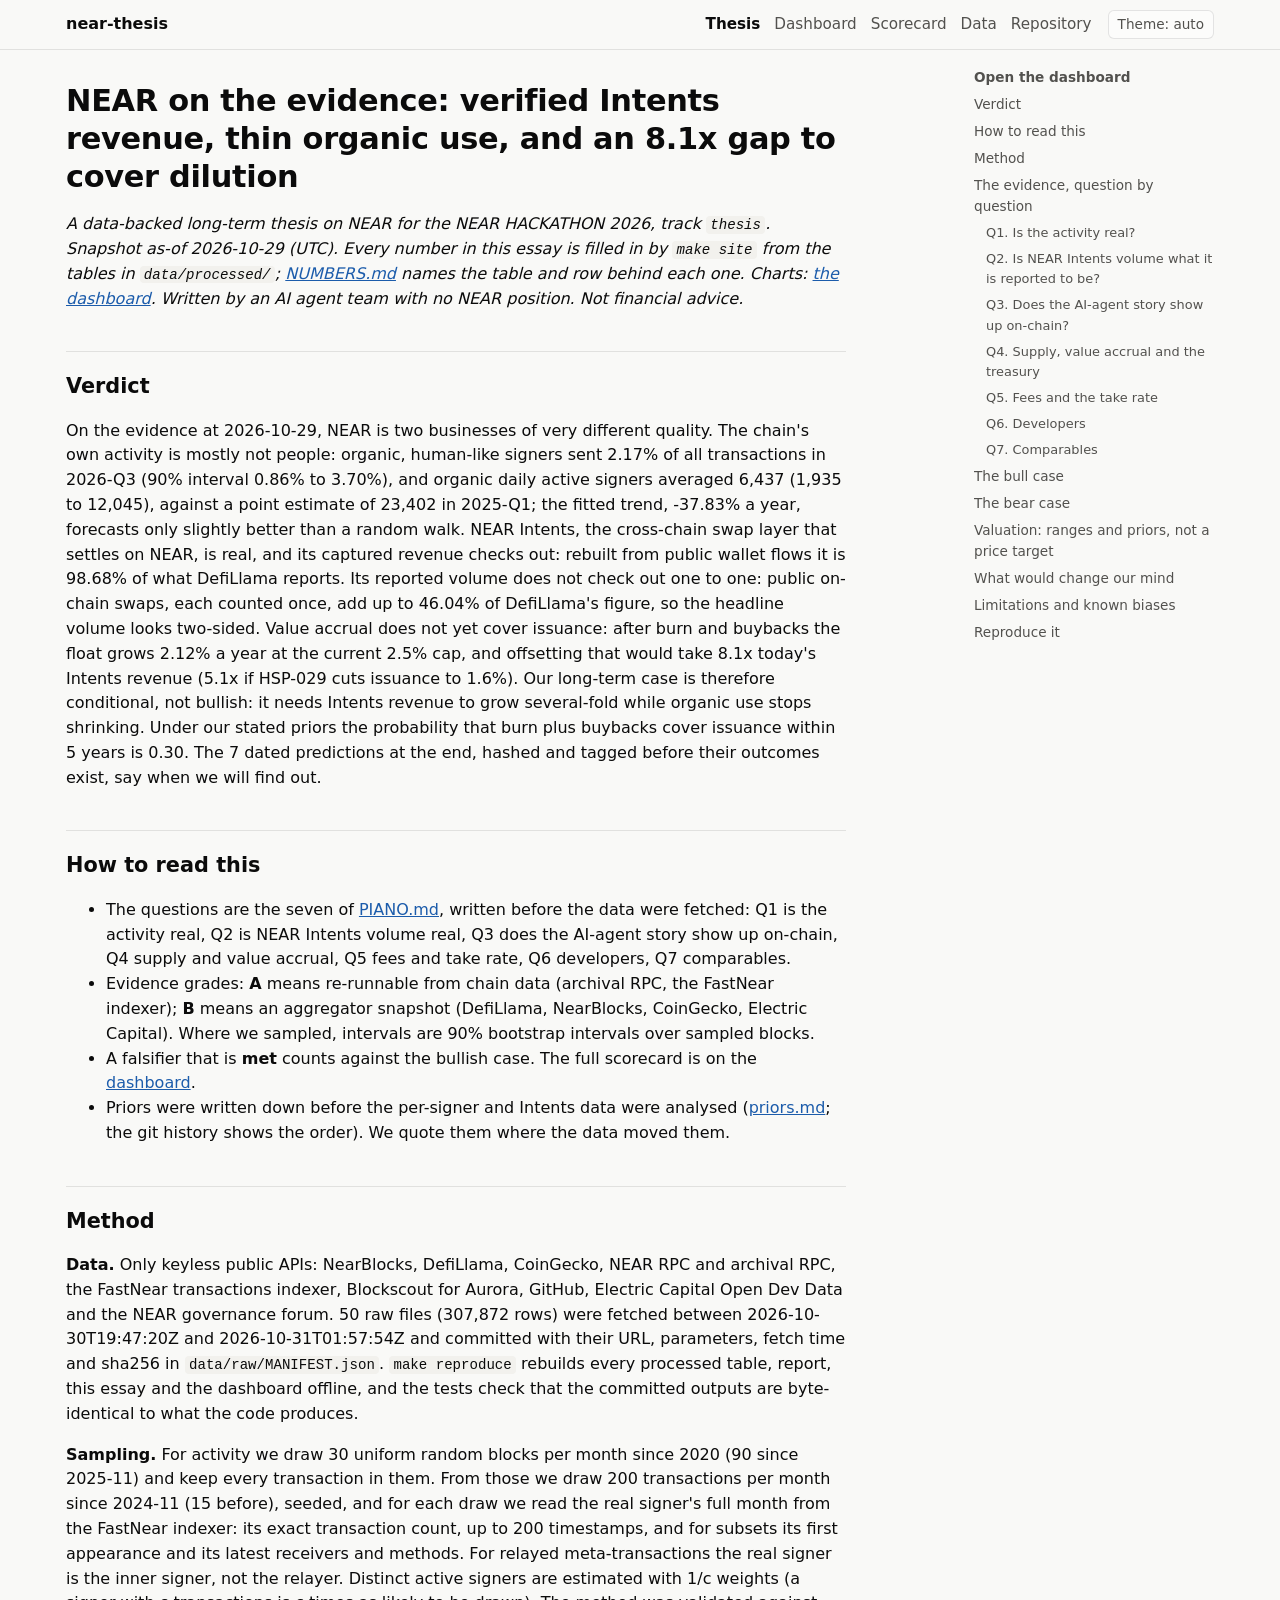
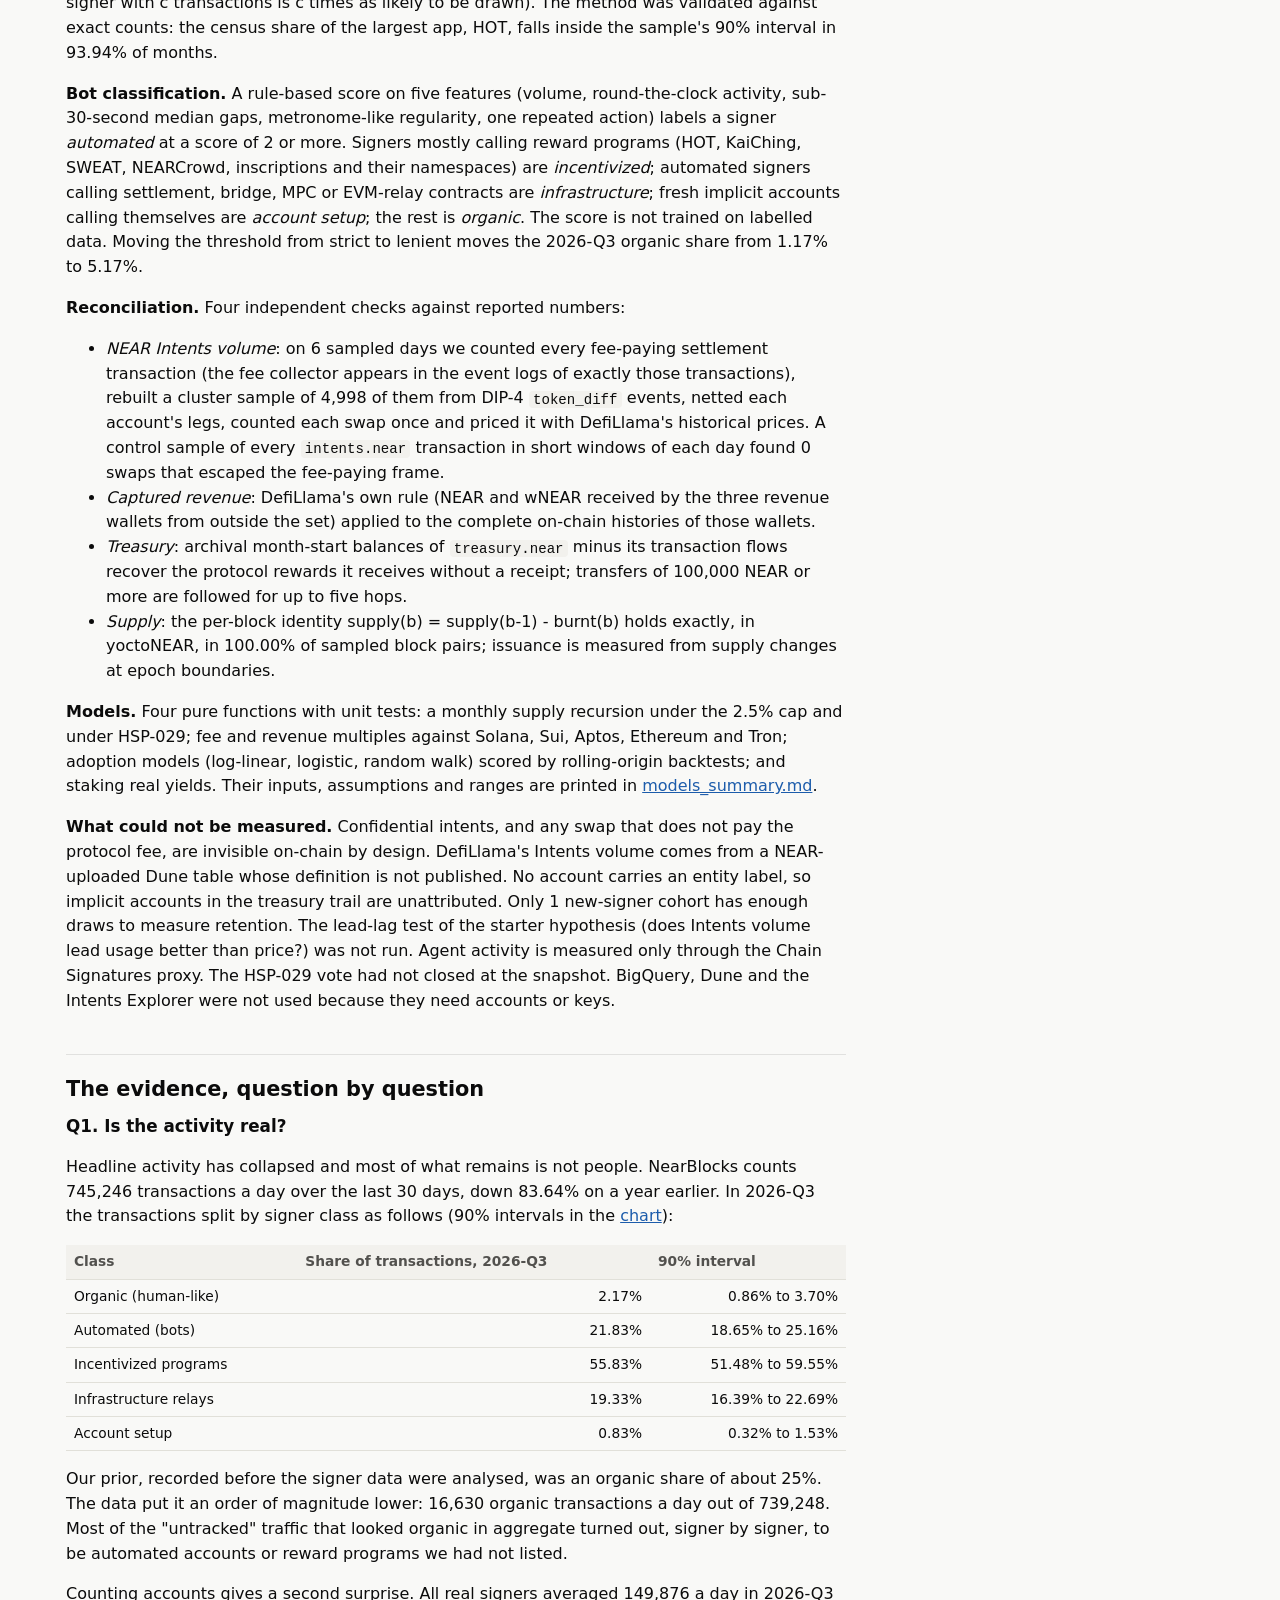
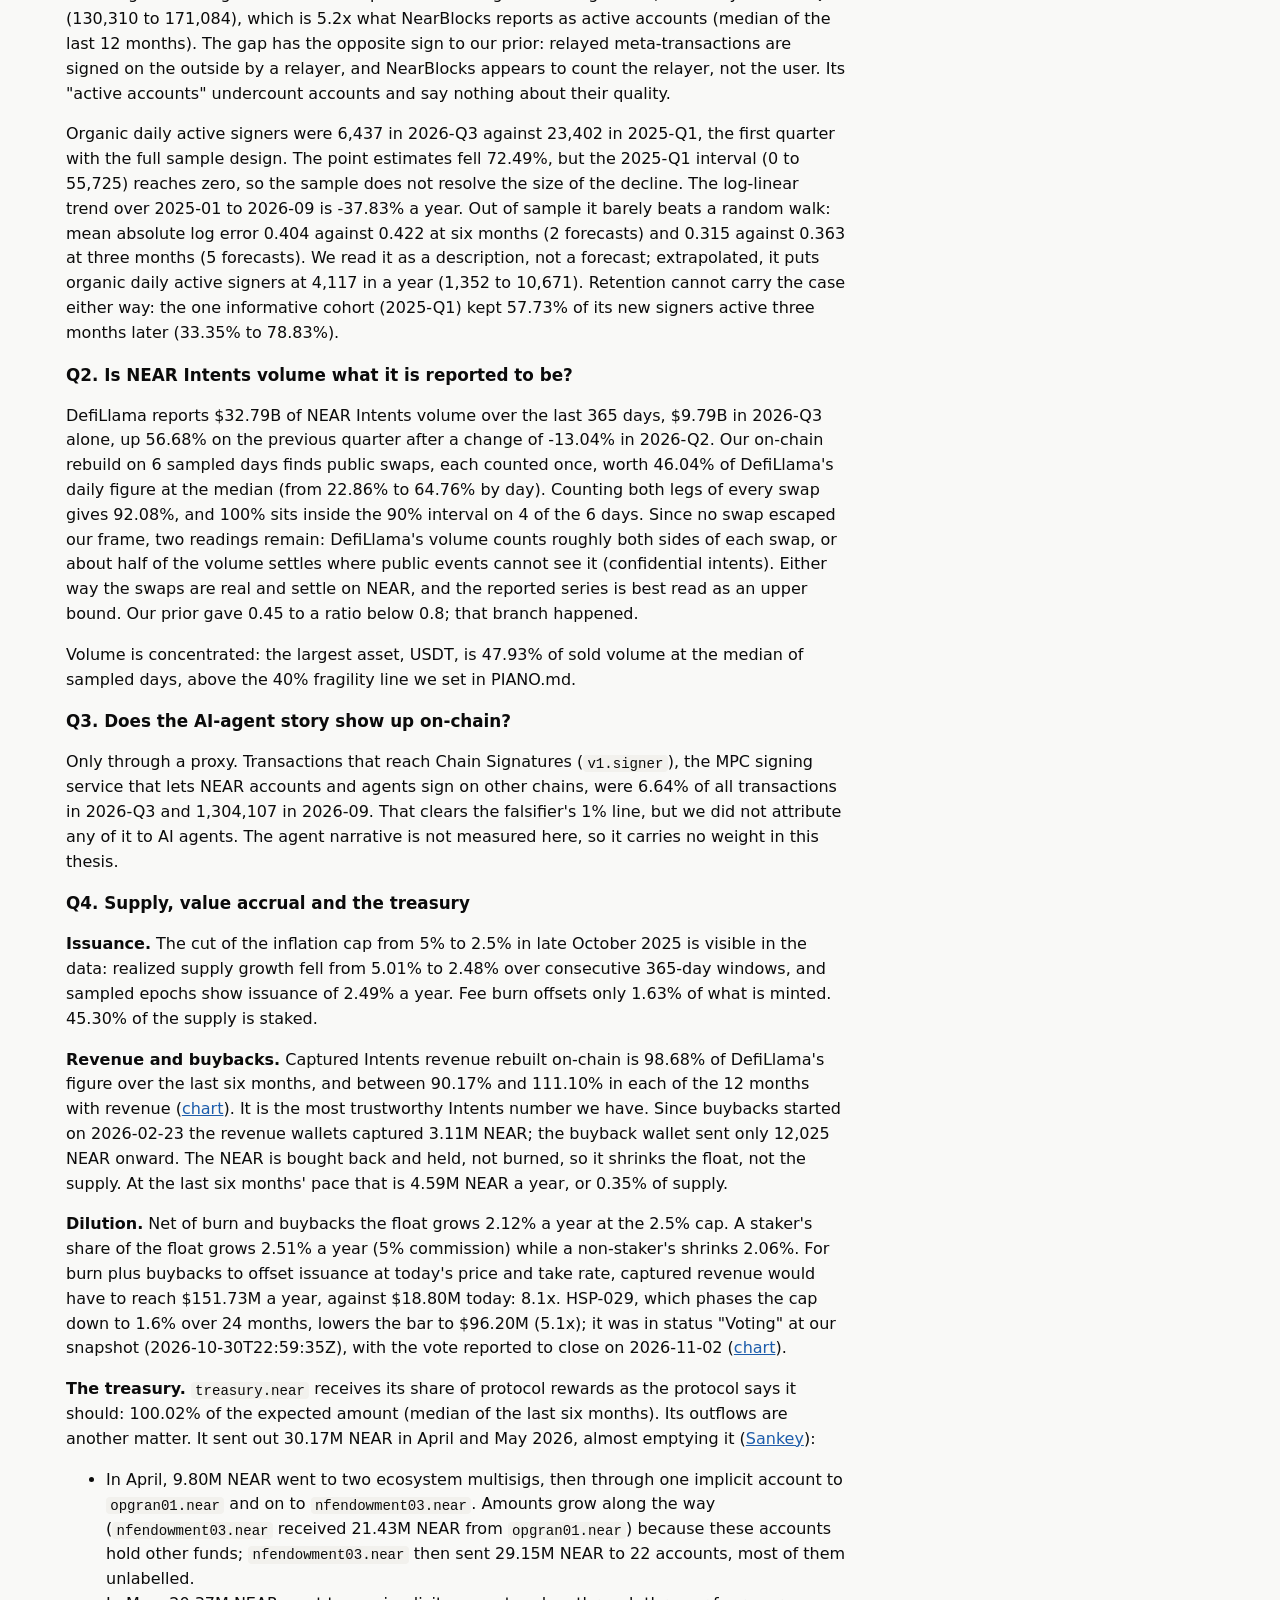
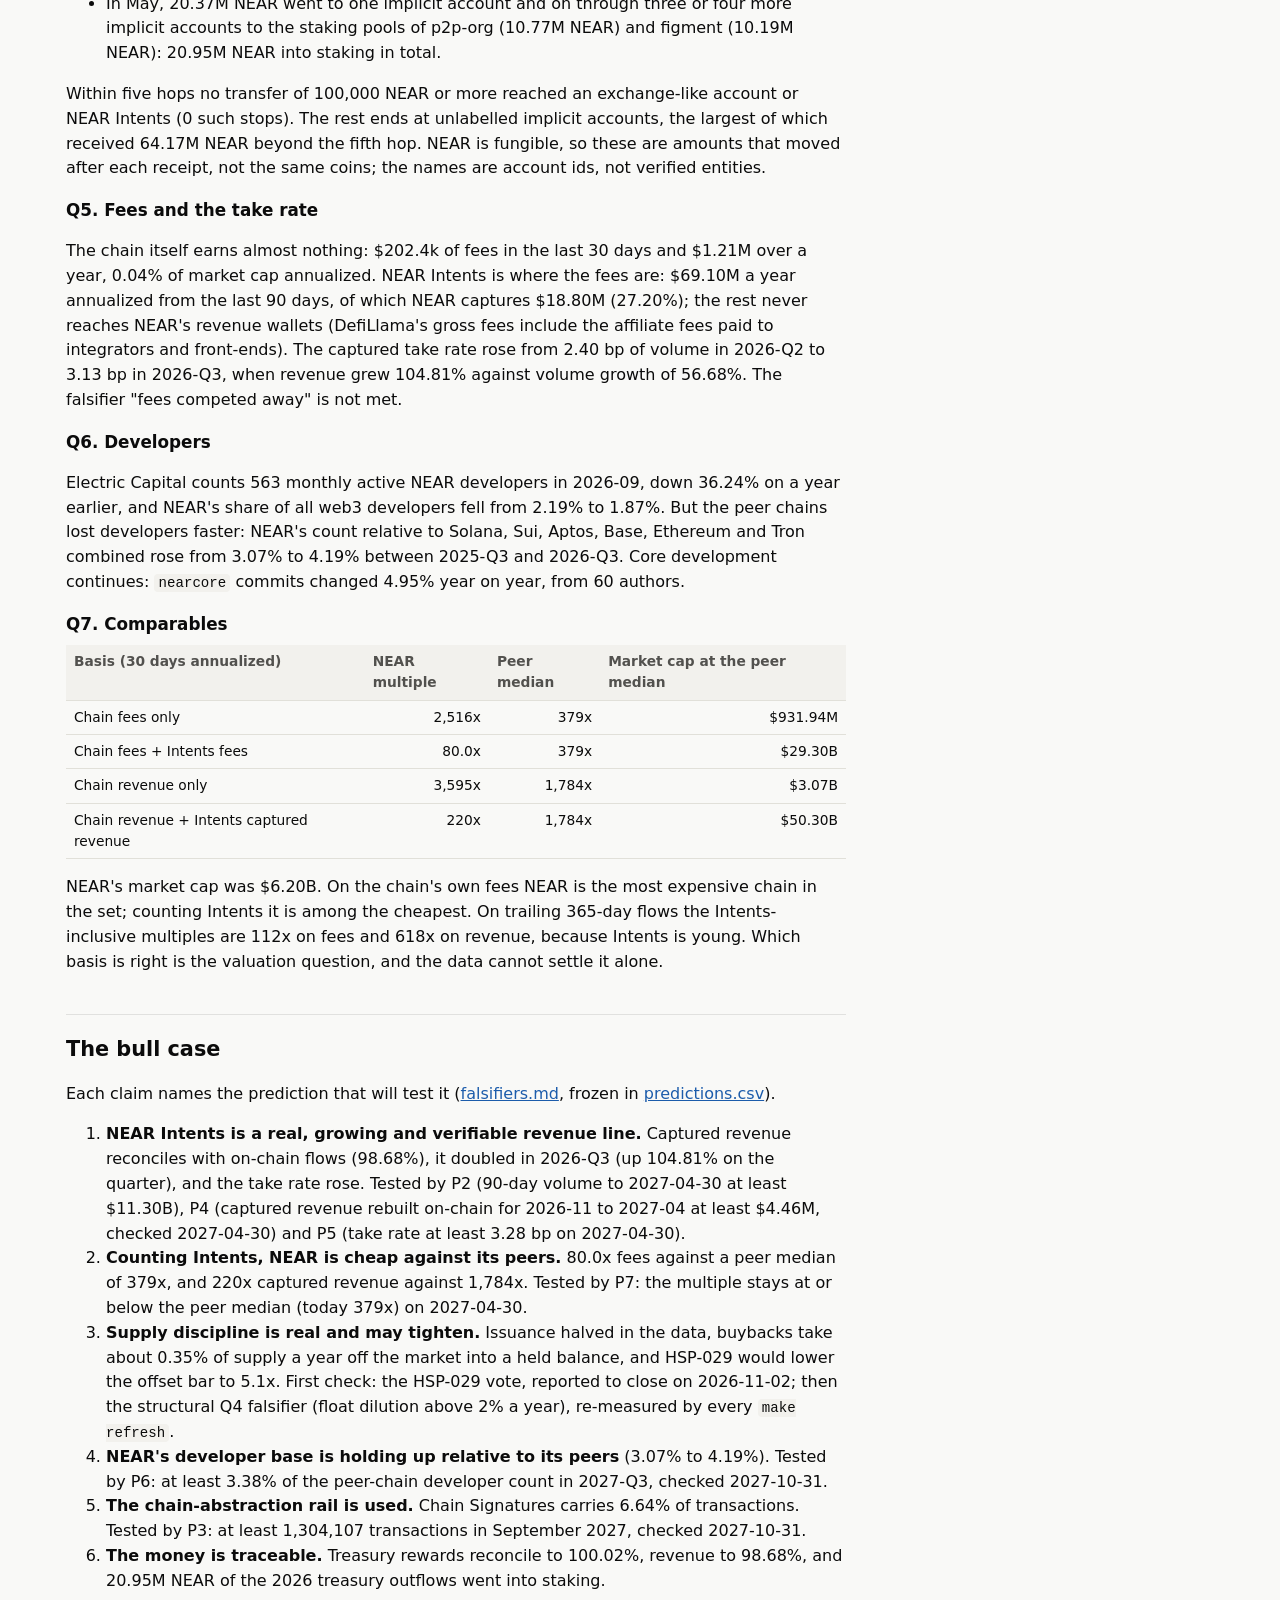
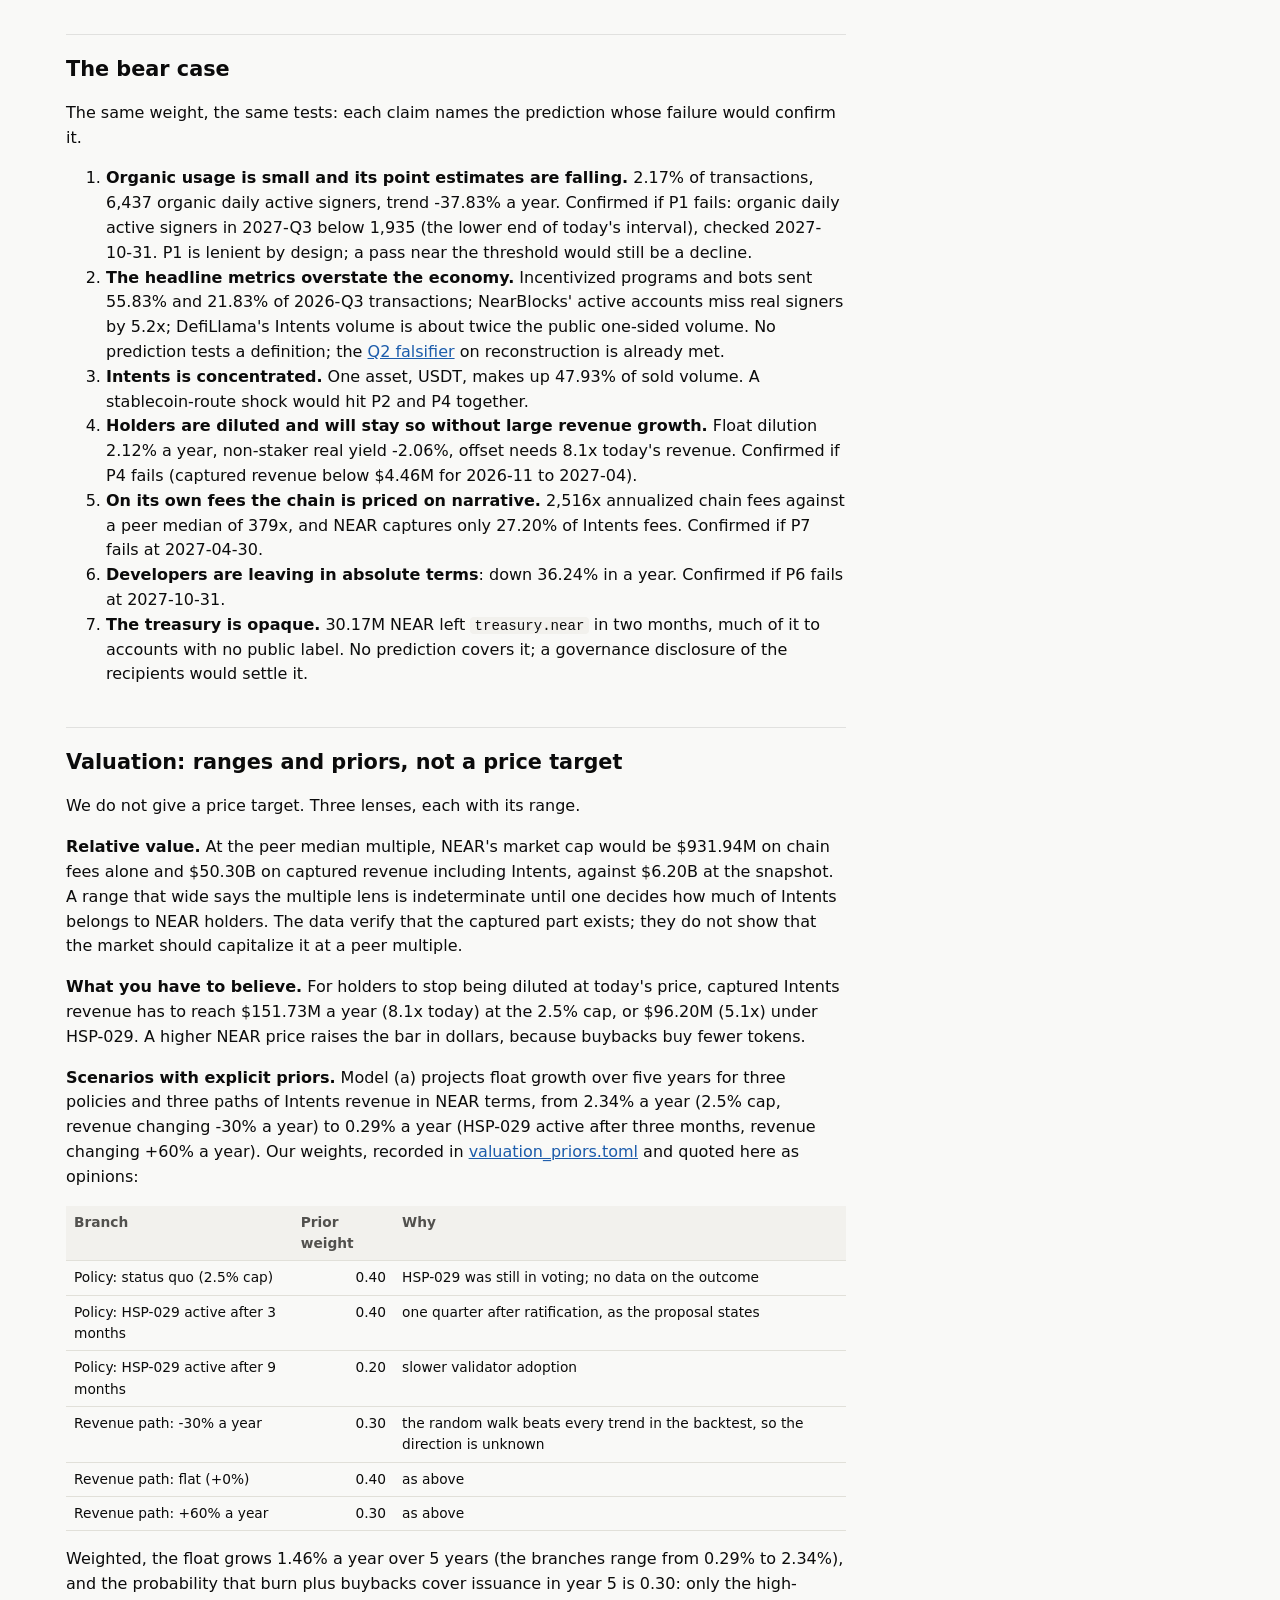
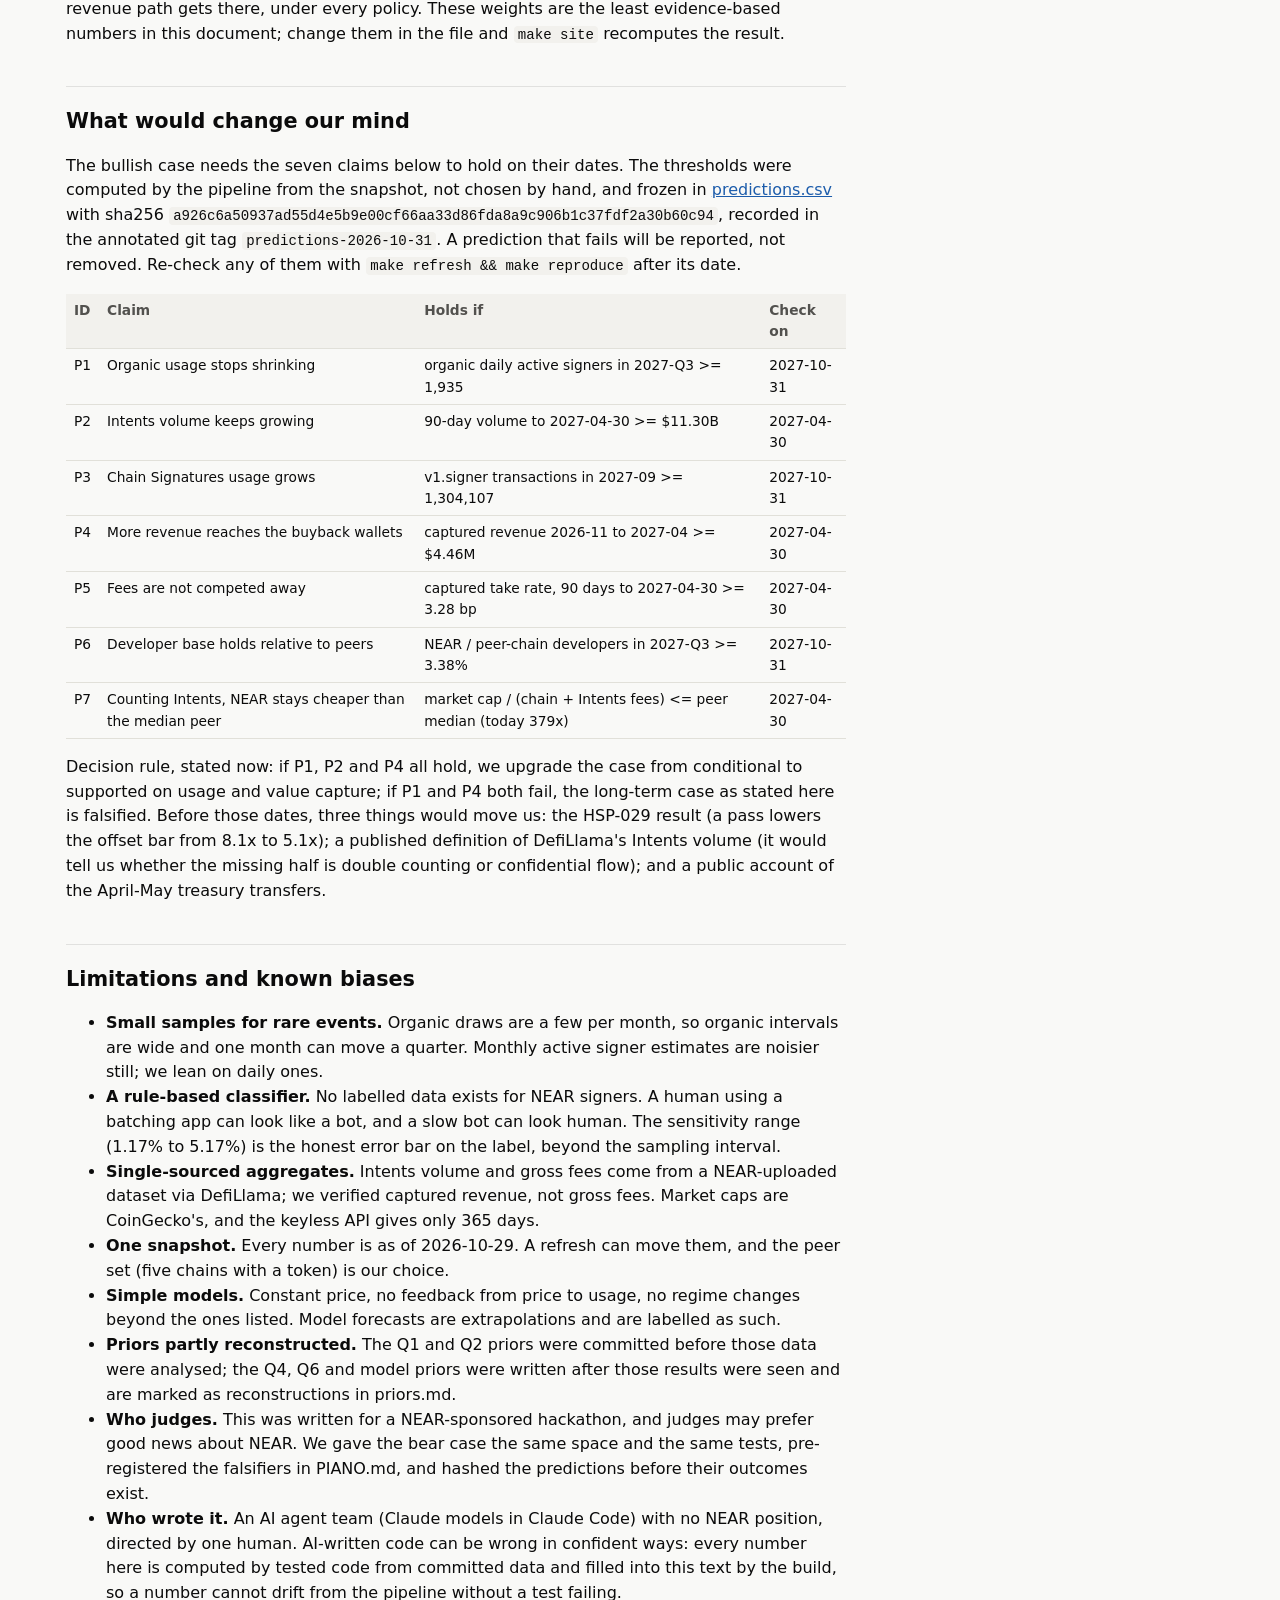
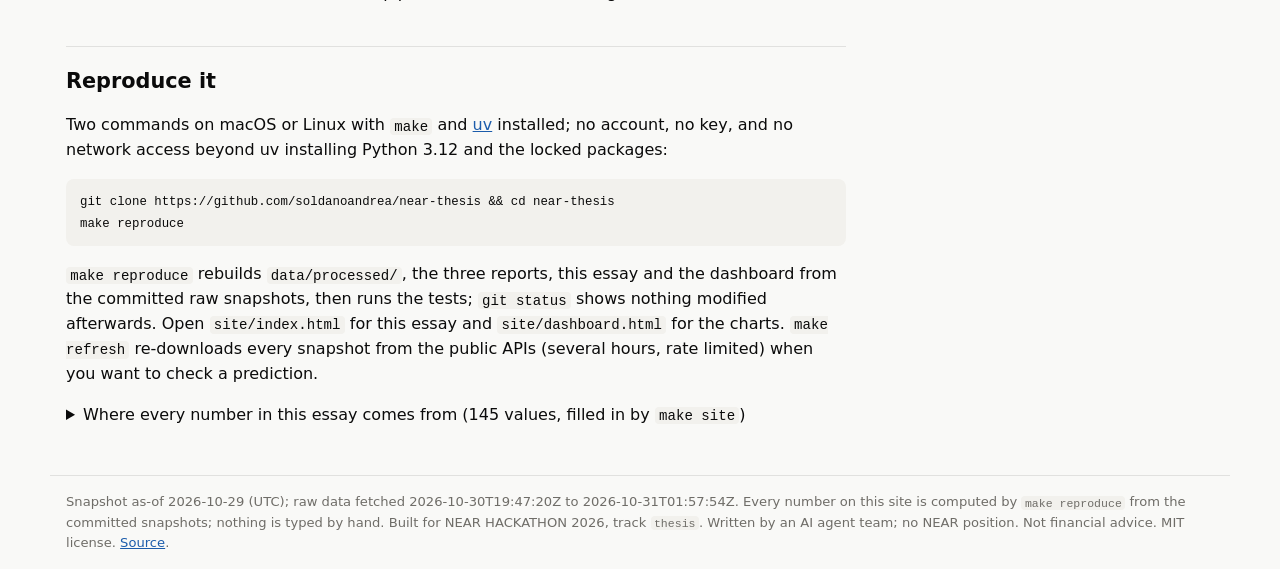
==== site/index.html @ 93d99b3e "Say that buybacks hold NEAR, not retire it, in the bull case Co-Authored-By: Claude Opus 5.5 <norepl" ====
<!doctype html>
<html lang="en">
<head>
<meta charset="utf-8">
<meta name="viewport" content="width=device-width, initial-scale=1">
<title>NEAR on the evidence</title>
<meta name="description" content="A data-backed, re-runnable long-term thesis on NEAR: what on-chain data says, with intervals, priors and dated falsifiers.">
<link rel="stylesheet" href="assets/style.css">
<script>try{var t=localStorage.getItem("nt-theme");if(t)document.documentElement.setAttribute("data-theme",t)}catch(e){}</script>
<script src="assets/app.js"></script>
</head>
<body>
<header class="site-header"><div class="inner"><a class="brand" href="index.html">near-thesis</a><nav><a href="index.html" aria-current="page">Thesis</a><a href="dashboard.html">Dashboard</a><a href="dashboard.html#scorecard">Scorecard</a><a href="dashboard.html#provenance">Data</a><a href="https://github.com/soldanoandrea/near-thesis">Repository</a></nav><button class="theme-toggle" id="theme-toggle" type="button">Theme: auto</button></div></header>
<main>
<div class="doc"><article><h1 id="near-on-the-evidence-verified-intents-revenue-thin-organic-use-and-an-81x-gap-to-cover-dilution">NEAR on the evidence: verified Intents revenue, thin organic use, and an 8.1x gap to cover dilution</h1>
<p><em>A data-backed long-term thesis on NEAR for the NEAR HACKATHON 2026, track <code>thesis</code>. Snapshot as-of 2026-10-29 (UTC). Every number in this essay is filled in by <code>make site</code> from the tables in <code>data/processed/</code>; <a href="https://github.com/soldanoandrea/near-thesis/blob/main/thesis/NUMBERS.md">NUMBERS.md</a> names the table and row behind each one. Charts: <a href="dashboard.html">the dashboard</a>. Written by an AI agent team with no NEAR position. Not financial advice.</em></p>
<h2 id="verdict">Verdict</h2>
<p>On the evidence at 2026-10-29, NEAR is two businesses of very different quality. The chain's own activity is mostly not people: organic, human-like signers sent 2.17% of all transactions in 2026-Q3 (90% interval 0.86% to 3.70%), and organic daily active signers averaged 6,437 (1,935 to 12,045), against a point estimate of 23,402 in 2025-Q1; the fitted trend, -37.83% a year, forecasts only slightly better than a random walk. NEAR Intents, the cross-chain swap layer that settles on NEAR, is real, and its captured revenue checks out: rebuilt from public wallet flows it is 98.68% of what DefiLlama reports. Its reported volume does not check out one to one: public on-chain swaps, each counted once, add up to 46.04% of DefiLlama's figure, so the headline volume looks two-sided. Value accrual does not yet cover issuance: after burn and buybacks the float grows 2.12% a year at the current 2.5% cap, and offsetting that would take 8.1x today's Intents revenue (5.1x if HSP-029 cuts issuance to 1.6%). Our long-term case is therefore conditional, not bullish: it needs Intents revenue to grow several-fold while organic use stops shrinking. Under our stated priors the probability that burn plus buybacks cover issuance within 5 years is 0.30. The 7 dated predictions at the end, hashed and tagged before their outcomes exist, say when we will find out.</p>
<h2 id="how-to-read-this">How to read this</h2>
<ul><li>The questions are the seven of <a href="https://github.com/soldanoandrea/near-thesis/blob/main/PIANO.md">PIANO.md</a>, written before the data were fetched: Q1 is the activity real, Q2 is NEAR Intents volume real, Q3 does the AI-agent story show up on-chain, Q4 supply and value accrual, Q5 fees and take rate, Q6 developers, Q7 comparables.</li><li>Evidence grades: <strong>A</strong> means re-runnable from chain data (archival RPC, the FastNear indexer); <strong>B</strong> means an aggregator snapshot (DefiLlama, NearBlocks, CoinGecko, Electric Capital). Where we sampled, intervals are 90% bootstrap intervals over sampled blocks.</li><li>A falsifier that is <strong>met</strong> counts against the bullish case. The full scorecard is on the <a href="dashboard.html#scorecard">dashboard</a>.</li><li>Priors were written down before the per-signer and Intents data were analysed (<a href="https://github.com/soldanoandrea/near-thesis/blob/main/thesis/priors.md">priors.md</a>; the git history shows the order). We quote them where the data moved them.</li></ul>
<h2 id="method">Method</h2>
<p><strong>Data.</strong> Only keyless public APIs: NearBlocks, DefiLlama, CoinGecko, NEAR RPC and archival RPC, the FastNear transactions indexer, Blockscout for Aurora, GitHub, Electric Capital Open Dev Data and the NEAR governance forum. 50 raw files (307,872 rows) were fetched between 2026-10-30T19:47:20Z and 2026-10-31T01:57:54Z and committed with their URL, parameters, fetch time and sha256 in <code>data/raw/MANIFEST.json</code>. <code>make reproduce</code> rebuilds every processed table, report, this essay and the dashboard offline, and the tests check that the committed outputs are byte-identical to what the code produces.</p>
<p><strong>Sampling.</strong> For activity we draw 30 uniform random blocks per month since 2020 (90 since 2025-11) and keep every transaction in them. From those we draw 200 transactions per month since 2024-11 (15 before), seeded, and for each draw we read the real signer's full month from the FastNear indexer: its exact transaction count, up to 200 timestamps, and for subsets its first appearance and its latest receivers and methods. For relayed meta-transactions the real signer is the inner signer, not the relayer. Distinct active signers are estimated with 1/c weights (a signer with c transactions is c times as likely to be drawn). The method was validated against exact counts: the census share of the largest app, HOT, falls inside the sample's 90% interval in 93.94% of months.</p>
<p><strong>Bot classification.</strong> A rule-based score on five features (volume, round-the-clock activity, sub-30-second median gaps, metronome-like regularity, one repeated action) labels a signer <em>automated</em> at a score of 2 or more. Signers mostly calling reward programs (HOT, KaiChing, SWEAT, NEARCrowd, inscriptions and their namespaces) are <em>incentivized</em>; automated signers calling settlement, bridge, MPC or EVM-relay contracts are <em>infrastructure</em>; fresh implicit accounts calling themselves are <em>account setup</em>; the rest is <em>organic</em>. The score is not trained on labelled data. Moving the threshold from strict to lenient moves the 2026-Q3 organic share from 1.17% to 5.17%.</p>
<p><strong>Reconciliation.</strong> Four independent checks against reported numbers:</p>
<ul><li><em>NEAR Intents volume</em>: on 6 sampled days we counted every fee-paying settlement transaction (the fee collector appears in the event logs of exactly those transactions), rebuilt a cluster sample of 4,998 of them from DIP-4 <code>token_diff</code> events, netted each account's legs, counted each swap once and priced it with DefiLlama's historical prices. A control sample of every <code>intents.near</code> transaction in short windows of each day found 0 swaps that escaped the fee-paying frame.</li><li><em>Captured revenue</em>: DefiLlama's own rule (NEAR and wNEAR received by the three revenue wallets from outside the set) applied to the complete on-chain histories of those wallets.</li><li><em>Treasury</em>: archival month-start balances of <code>treasury.near</code> minus its transaction flows recover the protocol rewards it receives without a receipt; transfers of 100,000 NEAR or more are followed for up to five hops.</li><li><em>Supply</em>: the per-block identity supply(b) = supply(b-1) - burnt(b) holds exactly, in yoctoNEAR, in 100.00% of sampled block pairs; issuance is measured from supply changes at epoch boundaries.</li></ul>
<p><strong>Models.</strong> Four pure functions with unit tests: a monthly supply recursion under the 2.5% cap and under HSP-029; fee and revenue multiples against Solana, Sui, Aptos, Ethereum and Tron; adoption models (log-linear, logistic, random walk) scored by rolling-origin backtests; and staking real yields. Their inputs, assumptions and ranges are printed in <a href="https://github.com/soldanoandrea/near-thesis/blob/main/reports/models_summary.md">models_summary.md</a>.</p>
<p><strong>What could not be measured.</strong> Confidential intents, and any swap that does not pay the protocol fee, are invisible on-chain by design. DefiLlama's Intents volume comes from a NEAR-uploaded Dune table whose definition is not published. No account carries an entity label, so implicit accounts in the treasury trail are unattributed. Only 1 new-signer cohort has enough draws to measure retention. The lead-lag test of the starter hypothesis (does Intents volume lead usage better than price?) was not run. Agent activity is measured only through the Chain Signatures proxy. The HSP-029 vote had not closed at the snapshot. BigQuery, Dune and the Intents Explorer were not used because they need accounts or keys.</p>
<h2 id="the-evidence-question-by-question">The evidence, question by question</h2>
<h3 id="q1-is-the-activity-real">Q1. Is the activity real?</h3>
<p>Headline activity has collapsed and most of what remains is not people. NearBlocks counts 745,246 transactions a day over the last 30 days, down 83.64% on a year earlier. In 2026-Q3 the transactions split by signer class as follows (90% intervals in the <a href="dashboard.html#card-classes">chart</a>):</p>
<div class="table-wrap"><table><thead><tr><th>Class</th><th>Share of transactions, 2026-Q3</th><th>90% interval</th></tr></thead><tbody><tr><td>Organic (human-like)</td><td class=num>2.17%</td><td class=num>0.86% to 3.70%</td></tr><tr><td>Automated (bots)</td><td class=num>21.83%</td><td class=num>18.65% to 25.16%</td></tr><tr><td>Incentivized programs</td><td class=num>55.83%</td><td class=num>51.48% to 59.55%</td></tr><tr><td>Infrastructure relays</td><td class=num>19.33%</td><td class=num>16.39% to 22.69%</td></tr><tr><td>Account setup</td><td class=num>0.83%</td><td class=num>0.32% to 1.53%</td></tr></tbody></table></div>
<p>Our prior, recorded before the signer data were analysed, was an organic share of about 25%. The data put it an order of magnitude lower: 16,630 organic transactions a day out of 739,248. Most of the "untracked" traffic that looked organic in aggregate turned out, signer by signer, to be automated accounts or reward programs we had not listed.</p>
<p>Counting accounts gives a second surprise. All real signers averaged 149,876 a day in 2026-Q3 (130,310 to 171,084), which is 5.2x what NearBlocks reports as active accounts (median of the last 12 months). The gap has the opposite sign to our prior: relayed meta-transactions are signed on the outside by a relayer, and NearBlocks appears to count the relayer, not the user. Its "active accounts" undercount accounts and say nothing about their quality.</p>
<p>Organic daily active signers were 6,437 in 2026-Q3 against 23,402 in 2025-Q1, the first quarter with the full sample design. The point estimates fell 72.49%, but the 2025-Q1 interval (0 to 55,725) reaches zero, so the sample does not resolve the size of the decline. The log-linear trend over 2025-01 to 2026-09 is -37.83% a year. Out of sample it barely beats a random walk: mean absolute log error 0.404 against 0.422 at six months (2 forecasts) and 0.315 against 0.363 at three months (5 forecasts). We read it as a description, not a forecast; extrapolated, it puts organic daily active signers at 4,117 in a year (1,352 to 10,671). Retention cannot carry the case either way: the one informative cohort (2025-Q1) kept 57.73% of its new signers active three months later (33.35% to 78.83%).</p>
<h3 id="q2-is-near-intents-volume-what-it-is-reported-to-be">Q2. Is NEAR Intents volume what it is reported to be?</h3>
<p>DefiLlama reports $32.79B of NEAR Intents volume over the last 365 days, $9.79B in 2026-Q3 alone, up 56.68% on the previous quarter after a change of -13.04% in 2026-Q2. Our on-chain rebuild on 6 sampled days finds public swaps, each counted once, worth 46.04% of DefiLlama's daily figure at the median (from 22.86% to 64.76% by day). Counting both legs of every swap gives 92.08%, and 100% sits inside the 90% interval on 4 of the 6 days. Since no swap escaped our frame, two readings remain: DefiLlama's volume counts roughly both sides of each swap, or about half of the volume settles where public events cannot see it (confidential intents). Either way the swaps are real and settle on NEAR, and the reported series is best read as an upper bound. Our prior gave 0.45 to a ratio below 0.8; that branch happened.</p>
<p>Volume is concentrated: the largest asset, USDT, is 47.93% of sold volume at the median of sampled days, above the 40% fragility line we set in PIANO.md.</p>
<h3 id="q3-does-the-ai-agent-story-show-up-on-chain">Q3. Does the AI-agent story show up on-chain?</h3>
<p>Only through a proxy. Transactions that reach Chain Signatures (<code>v1.signer</code>), the MPC signing service that lets NEAR accounts and agents sign on other chains, were 6.64% of all transactions in 2026-Q3 and 1,304,107 in 2026-09. That clears the falsifier's 1% line, but we did not attribute any of it to AI agents. The agent narrative is not measured here, so it carries no weight in this thesis.</p>
<h3 id="q4-supply-value-accrual-and-the-treasury">Q4. Supply, value accrual and the treasury</h3>
<p><strong>Issuance.</strong> The cut of the inflation cap from 5% to 2.5% in late October 2025 is visible in the data: realized supply growth fell from 5.01% to 2.48% over consecutive 365-day windows, and sampled epochs show issuance of 2.49% a year. Fee burn offsets only 1.63% of what is minted. 45.30% of the supply is staked.</p>
<p><strong>Revenue and buybacks.</strong> Captured Intents revenue rebuilt on-chain is 98.68% of DefiLlama's figure over the last six months, and between 90.17% and 111.10% in each of the 12 months with revenue (<a href="dashboard.html#card-revenue">chart</a>). It is the most trustworthy Intents number we have. Since buybacks started on 2026-02-23 the revenue wallets captured 3.11M NEAR; the buyback wallet sent only 12,025 NEAR onward. The NEAR is bought back and held, not burned, so it shrinks the float, not the supply. At the last six months' pace that is 4.59M NEAR a year, or 0.35% of supply.</p>
<p><strong>Dilution.</strong> Net of burn and buybacks the float grows 2.12% a year at the 2.5% cap. A staker's share of the float grows 2.51% a year (5% commission) while a non-staker's shrinks 2.06%. For burn plus buybacks to offset issuance at today's price and take rate, captured revenue would have to reach $151.73M a year, against $18.80M today: 8.1x. HSP-029, which phases the cap down to 1.6% over 24 months, lowers the bar to $96.20M (5.1x); it was in status "Voting" at our snapshot (2026-10-30T22:59:35Z), with the vote reported to close on 2026-11-02 (<a href="dashboard.html#card-supply">chart</a>).</p>
<p><strong>The treasury.</strong> <code>treasury.near</code> receives its share of protocol rewards as the protocol says it should: 100.02% of the expected amount (median of the last six months). Its outflows are another matter. It sent out 30.17M NEAR in April and May 2026, almost emptying it (<a href="dashboard.html#card-treasury">Sankey</a>):</p>
<ul><li>In April, 9.80M NEAR went to two ecosystem multisigs, then through one implicit account to <code>opgran01.near</code> and on to <code>nfendowment03.near</code>. Amounts grow along the way (<code>nfendowment03.near</code> received 21.43M NEAR from <code>opgran01.near</code>) because these accounts hold other funds; <code>nfendowment03.near</code> then sent 29.15M NEAR to 22 accounts, most of them unlabelled.</li><li>In May, 20.37M NEAR went to one implicit account and on through three or four more implicit accounts to the staking pools of p2p-org (10.77M NEAR) and figment (10.19M NEAR): 20.95M NEAR into staking in total.</li></ul>
<p>Within five hops no transfer of 100,000 NEAR or more reached an exchange-like account or NEAR Intents (0 such stops). The rest ends at unlabelled implicit accounts, the largest of which received 64.17M NEAR beyond the fifth hop. NEAR is fungible, so these are amounts that moved after each receipt, not the same coins; the names are account ids, not verified entities.</p>
<h3 id="q5-fees-and-the-take-rate">Q5. Fees and the take rate</h3>
<p>The chain itself earns almost nothing: $202.4k of fees in the last 30 days and $1.21M over a year, 0.04% of market cap annualized. NEAR Intents is where the fees are: $69.10M a year annualized from the last 90 days, of which NEAR captures $18.80M (27.20%); the rest never reaches NEAR's revenue wallets (DefiLlama's gross fees include the affiliate fees paid to integrators and front-ends). The captured take rate rose from 2.40 bp of volume in 2026-Q2 to 3.13 bp in 2026-Q3, when revenue grew 104.81% against volume growth of 56.68%. The falsifier "fees competed away" is not met.</p>
<h3 id="q6-developers">Q6. Developers</h3>
<p>Electric Capital counts 563 monthly active NEAR developers in 2026-09, down 36.24% on a year earlier, and NEAR's share of all web3 developers fell from 2.19% to 1.87%. But the peer chains lost developers faster: NEAR's count relative to Solana, Sui, Aptos, Base, Ethereum and Tron combined rose from 3.07% to 4.19% between 2025-Q3 and 2026-Q3. Core development continues: <code>nearcore</code> commits changed 4.95% year on year, from 60 authors.</p>
<h3 id="q7-comparables">Q7. Comparables</h3>
<div class="table-wrap"><table><thead><tr><th>Basis (30 days annualized)</th><th>NEAR multiple</th><th>Peer median</th><th>Market cap at the peer median</th></tr></thead><tbody><tr><td>Chain fees only</td><td class=num>2,516x</td><td class=num>379x</td><td class=num>$931.94M</td></tr><tr><td>Chain fees + Intents fees</td><td class=num>80.0x</td><td class=num>379x</td><td class=num>$29.30B</td></tr><tr><td>Chain revenue only</td><td class=num>3,595x</td><td class=num>1,784x</td><td class=num>$3.07B</td></tr><tr><td>Chain revenue + Intents captured revenue</td><td class=num>220x</td><td class=num>1,784x</td><td class=num>$50.30B</td></tr></tbody></table></div>
<p>NEAR's market cap was $6.20B. On the chain's own fees NEAR is the most expensive chain in the set; counting Intents it is among the cheapest. On trailing 365-day flows the Intents-inclusive multiples are 112x on fees and 618x on revenue, because Intents is young. Which basis is right is the valuation question, and the data cannot settle it alone.</p>
<h2 id="the-bull-case">The bull case</h2>
<p>Each claim names the prediction that will test it (<a href="https://github.com/soldanoandrea/near-thesis/blob/main/thesis/falsifiers.md">falsifiers.md</a>, frozen in <a href="https://github.com/soldanoandrea/near-thesis/blob/main/thesis/predictions.csv">predictions.csv</a>).</p>
<ol><li><strong>NEAR Intents is a real, growing and verifiable revenue line.</strong> Captured revenue reconciles with on-chain flows (98.68%), it doubled in 2026-Q3 (up 104.81% on the quarter), and the take rate rose. Tested by P2 (90-day volume to 2027-04-30 at least $11.30B), P4 (captured revenue rebuilt on-chain for 2026-11 to 2027-04 at least $4.46M, checked 2027-04-30) and P5 (take rate at least 3.28 bp on 2027-04-30).</li><li><strong>Counting Intents, NEAR is cheap against its peers.</strong> 80.0x fees against a peer median of 379x, and 220x captured revenue against 1,784x. Tested by P7: the multiple stays at or below the peer median (today 379x) on 2027-04-30.</li><li><strong>Supply discipline is real and may tighten.</strong> Issuance halved in the data, buybacks take about 0.35% of supply a year off the market into a held balance, and HSP-029 would lower the offset bar to 5.1x. First check: the HSP-029 vote, reported to close on 2026-11-02; then the structural Q4 falsifier (float dilution above 2% a year), re-measured by every <code>make refresh</code>.</li><li><strong>NEAR's developer base is holding up relative to its peers</strong> (3.07% to 4.19%). Tested by P6: at least 3.38% of the peer-chain developer count in 2027-Q3, checked 2027-10-31.</li><li><strong>The chain-abstraction rail is used.</strong> Chain Signatures carries 6.64% of transactions. Tested by P3: at least 1,304,107 transactions in September 2027, checked 2027-10-31.</li><li><strong>The money is traceable.</strong> Treasury rewards reconcile to 100.02%, revenue to 98.68%, and 20.95M NEAR of the 2026 treasury outflows went into staking.</li></ol>
<h2 id="the-bear-case">The bear case</h2>
<p>The same weight, the same tests: each claim names the prediction whose failure would confirm it.</p>
<ol><li><strong>Organic usage is small and its point estimates are falling.</strong> 2.17% of transactions, 6,437 organic daily active signers, trend -37.83% a year. Confirmed if P1 fails: organic daily active signers in 2027-Q3 below 1,935 (the lower end of today's interval), checked 2027-10-31. P1 is lenient by design; a pass near the threshold would still be a decline.</li><li><strong>The headline metrics overstate the economy.</strong> Incentivized programs and bots sent 55.83% and 21.83% of 2026-Q3 transactions; NearBlocks' active accounts miss real signers by 5.2x; DefiLlama's Intents volume is about twice the public one-sided volume. No prediction tests a definition; the <a href="dashboard.html#scorecard">Q2 falsifier</a> on reconstruction is already met.</li><li><strong>Intents is concentrated.</strong> One asset, USDT, makes up 47.93% of sold volume. A stablecoin-route shock would hit P2 and P4 together.</li><li><strong>Holders are diluted and will stay so without large revenue growth.</strong> Float dilution 2.12% a year, non-staker real yield -2.06%, offset needs 8.1x today's revenue. Confirmed if P4 fails (captured revenue below $4.46M for 2026-11 to 2027-04).</li><li><strong>On its own fees the chain is priced on narrative.</strong> 2,516x annualized chain fees against a peer median of 379x, and NEAR captures only 27.20% of Intents fees. Confirmed if P7 fails at 2027-04-30.</li><li><strong>Developers are leaving in absolute terms</strong>: down 36.24% in a year. Confirmed if P6 fails at 2027-10-31.</li><li><strong>The treasury is opaque.</strong> 30.17M NEAR left <code>treasury.near</code> in two months, much of it to accounts with no public label. No prediction covers it; a governance disclosure of the recipients would settle it.</li></ol>
<h2 id="valuation-ranges-and-priors-not-a-price-target">Valuation: ranges and priors, not a price target</h2>
<p>We do not give a price target. Three lenses, each with its range.</p>
<p><strong>Relative value.</strong> At the peer median multiple, NEAR's market cap would be $931.94M on chain fees alone and $50.30B on captured revenue including Intents, against $6.20B at the snapshot. A range that wide says the multiple lens is indeterminate until one decides how much of Intents belongs to NEAR holders. The data verify that the captured part exists; they do not show that the market should capitalize it at a peer multiple.</p>
<p><strong>What you have to believe.</strong> For holders to stop being diluted at today's price, captured Intents revenue has to reach $151.73M a year (8.1x today) at the 2.5% cap, or $96.20M (5.1x) under HSP-029. A higher NEAR price raises the bar in dollars, because buybacks buy fewer tokens.</p>
<p><strong>Scenarios with explicit priors.</strong> Model (a) projects float growth over five years for three policies and three paths of Intents revenue in NEAR terms, from 2.34% a year (2.5% cap, revenue changing -30% a year) to 0.29% a year (HSP-029 active after three months, revenue changing +60% a year). Our weights, recorded in <a href="https://github.com/soldanoandrea/near-thesis/blob/main/thesis/valuation_priors.toml">valuation_priors.toml</a> and quoted here as opinions:</p>
<div class="table-wrap"><table><thead><tr><th>Branch</th><th>Prior weight</th><th>Why</th></tr></thead><tbody><tr><td>Policy: status quo (2.5% cap)</td><td class=num>0.40</td><td>HSP-029 was still in voting; no data on the outcome</td></tr><tr><td>Policy: HSP-029 active after 3 months</td><td class=num>0.40</td><td>one quarter after ratification, as the proposal states</td></tr><tr><td>Policy: HSP-029 active after 9 months</td><td class=num>0.20</td><td>slower validator adoption</td></tr><tr><td>Revenue path: -30% a year</td><td class=num>0.30</td><td>the random walk beats every trend in the backtest, so the direction is unknown</td></tr><tr><td>Revenue path: flat (+0%)</td><td class=num>0.40</td><td>as above</td></tr><tr><td>Revenue path: +60% a year</td><td class=num>0.30</td><td>as above</td></tr></tbody></table></div>
<p>Weighted, the float grows 1.46% a year over 5 years (the branches range from 0.29% to 2.34%), and the probability that burn plus buybacks cover issuance in year 5 is 0.30: only the high-revenue path gets there, under every policy. These weights are the least evidence-based numbers in this document; change them in the file and <code>make site</code> recomputes the result.</p>
<h2 id="what-would-change-our-mind">What would change our mind</h2>
<p>The bullish case needs the seven claims below to hold on their dates. The thresholds were computed by the pipeline from the snapshot, not chosen by hand, and frozen in <a href="https://github.com/soldanoandrea/near-thesis/blob/main/thesis/predictions.csv">predictions.csv</a> with sha256 <code>a926c6a50937ad55d4e5b9e00cf66aa33d86fda8a9c906b1c37fdf2a30b60c94</code>, recorded in the annotated git tag <code>predictions-2026-10-31</code>. A prediction that fails will be reported, not removed. Re-check any of them with <code>make refresh &amp;&amp; make reproduce</code> after its date.</p>
<div class="table-wrap"><table><thead><tr><th>ID</th><th>Claim</th><th>Holds if</th><th>Check on</th></tr></thead><tbody><tr><td>P1</td><td>Organic usage stops shrinking</td><td>organic daily active signers in 2027-Q3 &gt;= 1,935</td><td>2027-10-31</td></tr><tr><td>P2</td><td>Intents volume keeps growing</td><td>90-day volume to 2027-04-30 &gt;= $11.30B</td><td>2027-04-30</td></tr><tr><td>P3</td><td>Chain Signatures usage grows</td><td>v1.signer transactions in 2027-09 &gt;= 1,304,107</td><td>2027-10-31</td></tr><tr><td>P4</td><td>More revenue reaches the buyback wallets</td><td>captured revenue 2026-11 to 2027-04 &gt;= $4.46M</td><td>2027-04-30</td></tr><tr><td>P5</td><td>Fees are not competed away</td><td>captured take rate, 90 days to 2027-04-30 &gt;= 3.28 bp</td><td>2027-04-30</td></tr><tr><td>P6</td><td>Developer base holds relative to peers</td><td>NEAR / peer-chain developers in 2027-Q3 &gt;= 3.38%</td><td>2027-10-31</td></tr><tr><td>P7</td><td>Counting Intents, NEAR stays cheaper than the median peer</td><td>market cap / (chain + Intents fees) &lt;= peer median (today 379x)</td><td>2027-04-30</td></tr></tbody></table></div>
<p>Decision rule, stated now: if P1, P2 and P4 all hold, we upgrade the case from conditional to supported on usage and value capture; if P1 and P4 both fail, the long-term case as stated here is falsified. Before those dates, three things would move us: the HSP-029 result (a pass lowers the offset bar from 8.1x to 5.1x); a published definition of DefiLlama's Intents volume (it would tell us whether the missing half is double counting or confidential flow); and a public account of the April-May treasury transfers.</p>
<h2 id="limitations-and-known-biases">Limitations and known biases</h2>
<ul><li><strong>Small samples for rare events.</strong> Organic draws are a few per month, so organic intervals are wide and one month can move a quarter. Monthly active signer estimates are noisier still; we lean on daily ones.</li><li><strong>A rule-based classifier.</strong> No labelled data exists for NEAR signers. A human using a batching app can look like a bot, and a slow bot can look human. The sensitivity range (1.17% to 5.17%) is the honest error bar on the label, beyond the sampling interval.</li><li><strong>Single-sourced aggregates.</strong> Intents volume and gross fees come from a NEAR-uploaded dataset via DefiLlama; we verified captured revenue, not gross fees. Market caps are CoinGecko's, and the keyless API gives only 365 days.</li><li><strong>One snapshot.</strong> Every number is as of 2026-10-29. A refresh can move them, and the peer set (five chains with a token) is our choice.</li><li><strong>Simple models.</strong> Constant price, no feedback from price to usage, no regime changes beyond the ones listed. Model forecasts are extrapolations and are labelled as such.</li><li><strong>Priors partly reconstructed.</strong> The Q1 and Q2 priors were committed before those data were analysed; the Q4, Q6 and model priors were written after those results were seen and are marked as reconstructions in priors.md.</li><li><strong>Who judges.</strong> This was written for a NEAR-sponsored hackathon, and judges may prefer good news about NEAR. We gave the bear case the same space and the same tests, pre-registered the falsifiers in PIANO.md, and hashed the predictions before their outcomes exist.</li><li><strong>Who wrote it.</strong> An AI agent team (Claude models in Claude Code) with no NEAR position, directed by one human. AI-written code can be wrong in confident ways: every number here is computed by tested code from committed data and filled into this text by the build, so a number cannot drift from the pipeline without a test failing.</li></ul>
<h2 id="reproduce-it">Reproduce it</h2>
<p>Two commands on macOS or Linux with <code>make</code> and <a href="https://docs.astral.sh/uv/">uv</a> installed; no account, no key, and no network access beyond uv installing Python 3.12 and the locked packages:</p>
<pre><code>git clone https://github.com/soldanoandrea/near-thesis &amp;&amp; cd near-thesis
make reproduce</code></pre>
<p><code>make reproduce</code> rebuilds <code>data/processed/</code>, the three reports, this essay and the dashboard from the committed raw snapshots, then runs the tests; <code>git status</code> shows nothing modified afterwards. Open <code>site/index.html</code> for this essay and <code>site/dashboard.html</code> for the charts. <code>make refresh</code> re-downloads every snapshot from the public APIs (several hours, rate limited) when you want to check a prediction.</p>
<details id="numbers"><summary>Where every number in this essay comes from (145 values, filled in by <code>make site</code>)</summary><div class="table-wrap"><table><thead><tr><th>Key</th><th>Value</th><th>Source</th></tr></thead><tbody><tr><td><code>ma.net_zero_multiple.0.0249</code></td><td>8.072</td><td>data/processed/metrics_phase2.csv: metric_id = ma.net_zero_multiple.0.0249</td></tr><tr><td><code>in.as_of</code></td><td>2026-10-29</td><td>data/processed/model_inputs.csv: parameter = as_of</td></tr><tr><td><code>q1b.organic_tx_share</code></td><td>2.17% (0.86% to 3.70%)</td><td>data/processed/metrics_phase2.csv: metric_id = q1b.organic_tx_share</td></tr><tr><td><code>q1b.organic_das</code></td><td>6,437 (1,935 to 12,045)</td><td>data/processed/metrics_phase2.csv: metric_id = q1b.organic_das</td></tr><tr><td><code>q1b.organic_das_first_full_quarter</code></td><td>23,402 (0 to 55,725)</td><td>data/processed/metrics_phase2.csv: metric_id = q1b.organic_das_first_full_quarter</td></tr><tr><td><code>mc.organic_das_trend</code></td><td>-37.83%</td><td>data/processed/metrics_phase2.csv: metric_id = mc.organic_das_trend</td></tr><tr><td><code>q4b.revenue_onchain_to_defillama</code></td><td>98.68%</td><td>data/processed/metrics_phase2.csv: metric_id = q4b.revenue_onchain_to_defillama</td></tr><tr><td><code>q2b.ratio_sample_median</code></td><td>46.04%</td><td>data/processed/metrics_phase2.csv: metric_id = q2b.ratio_sample_median</td></tr><tr><td><code>sc.status_quo/base.1y.float_cagr</code></td><td>2.12%</td><td>data/processed/model_supply_scenarios.csv: scenario = status_quo/base, horizon_years = 1, float_growth_cagr</td></tr><tr><td><code>ma.net_zero_multiple.0.0159</code></td><td>5.118</td><td>data/processed/metrics_phase2.csv: metric_id = ma.net_zero_multiple.0.0159</td></tr><tr><td><code>vp.horizon</code></td><td>5</td><td>thesis/valuation_priors.toml: horizon_years</td></tr><tr><td><code>vp.p_offsets_cover</code></td><td>0.30</td><td>thesis/valuation_priors.toml weights x data/processed/model_supply_scenarios.csv (horizon 5): weight of branches with offsets_cover_issuance in year 5</td></tr><tr><td><code>pred.count</code></td><td>7</td><td>thesis/predictions.csv: rows</td></tr><tr><td><code>snap.files</code></td><td>50</td><td>data/raw/MANIFEST.json: files</td></tr><tr><td><code>snap.rows</code></td><td>307,872</td><td>data/raw/MANIFEST.json: sum of rows</td></tr><tr><td><code>snap.first_fetch</code></td><td>2026-10-30T19:47:20Z</td><td>data/raw/MANIFEST.json: earliest fetched_at_utc</td></tr><tr><td><code>snap.last_fetch</code></td><td>2026-10-31T01:57:54Z</td><td>data/raw/MANIFEST.json: latest fetched_at_utc</td></tr><tr><td><code>q1.sample_validation_hot</code></td><td>93.94%</td><td>data/processed/metrics_first_pass.csv: metric_id = q1.sample_validation_hot</td></tr><tr><td><code>q1b.organic_share_strict</code></td><td>1.17%</td><td>data/processed/metrics_phase2.csv: metric_id = q1b.organic_share_strict</td></tr><tr><td><code>q1b.organic_share_lenient</code></td><td>5.17%</td><td>data/processed/metrics_phase2.csv: metric_id = q1b.organic_share_lenient</td></tr><tr><td><code>ic.days</code></td><td>6</td><td>data/processed/intents_check_days.csv: rows (sampled days)</td></tr><tr><td><code>ic.sampled_txs</code></td><td>4,998</td><td>data/processed/intents_check_days.csv: sum(sampled_txs)</td></tr><tr><td><code>q2b.frame_check</code></td><td>0</td><td>data/processed/metrics_phase2.csv: metric_id = q2b.frame_check</td></tr><tr><td><code>q4.block_identity_pass_rate</code></td><td>100.00%</td><td>data/processed/metrics_first_pass.csv: metric_id = q4.block_identity_pass_rate</td></tr><tr><td><code>coh.informative_cohorts</code></td><td>1</td><td>data/processed/organic_cohorts.csv: cohorts with &gt;= 20 new-signer draws (group all, horizon 3)</td></tr><tr><td><code>q1.txns_30d_avg</code></td><td>745,246</td><td>data/processed/metrics_first_pass.csv: metric_id = q1.txns_30d_avg</td></tr><tr><td><code>q1.txns_30d_avg_yoy</code></td><td>-83.64%</td><td>data/processed/metrics_first_pass.csv: metric_id = q1.txns_30d_avg_yoy</td></tr><tr><td><code>oq.2026q3.share_organic</code></td><td>2.17% (0.86% to 3.70%)</td><td>data/processed/organic_quarterly.csv: quarter = 2026-Q3, tx_share_organic</td></tr><tr><td><code>oq.2026q3.share_automated</code></td><td>21.83% (18.65% to 25.16%)</td><td>data/processed/organic_quarterly.csv: quarter = 2026-Q3, tx_share_automated</td></tr><tr><td><code>oq.2026q3.share_incentivized</code></td><td>55.83% (51.48% to 59.55%)</td><td>data/processed/organic_quarterly.csv: quarter = 2026-Q3, tx_share_incentivized</td></tr><tr><td><code>oq.2026q3.share_infrastructure</code></td><td>19.33% (16.39% to 22.69%)</td><td>data/processed/organic_quarterly.csv: quarter = 2026-Q3, tx_share_infrastructure</td></tr><tr><td><code>oq.2026q3.share_account_setup</code></td><td>0.83% (0.32% to 1.53%)</td><td>data/processed/organic_quarterly.csv: quarter = 2026-Q3, tx_share_account_setup</td></tr><tr><td><code>q1b.organic_txs_per_day</code></td><td>16,630 (6,477 to 28,473)</td><td>data/processed/metrics_phase2.csv: metric_id = q1b.organic_txs_per_day</td></tr><tr><td><code>act.2026q3.nb_txns_per_day</code></td><td>739,248</td><td>data/processed/activity_monthly.csv: sum(nb_txns) / sum(nb_days), 2026-07 to 2026-09</td></tr><tr><td><code>q1b.all_das</code></td><td>149,876 (130,310 to 171,084)</td><td>data/processed/metrics_phase2.csv: metric_id = q1b.all_das</td></tr><tr><td><code>q1b.das_to_nearblocks</code></td><td>519.23%</td><td>data/processed/metrics_phase2.csv: metric_id = q1b.das_to_nearblocks</td></tr><tr><td><code>q1b.organic_das_change</code></td><td>-72.49%</td><td>data/processed/metrics_phase2.csv: metric_id = q1b.organic_das_change</td></tr><tr><td><code>bt.das.loglinear.6m</code></td><td>0.404</td><td>data/processed/model_adoption_backtest.csv: organic_daily_active_signers_3m, loglinear, horizon 6</td></tr><tr><td><code>bt.das.naive.6m</code></td><td>0.422</td><td>data/processed/model_adoption_backtest.csv: organic_daily_active_signers_3m, naive, horizon 6</td></tr><tr><td><code>bt.das.loglinear.6m.n</code></td><td>2</td><td>data/processed/model_adoption_backtest.csv: organic_daily_active_signers_3m, loglinear, horizon 6, forecasts</td></tr><tr><td><code>bt.das.loglinear.3m</code></td><td>0.315</td><td>data/processed/model_adoption_backtest.csv: organic_daily_active_signers_3m, loglinear, horizon 3</td></tr><tr><td><code>bt.das.naive.3m</code></td><td>0.363</td><td>data/processed/model_adoption_backtest.csv: organic_daily_active_signers_3m, naive, horizon 3</td></tr><tr><td><code>bt.das.loglinear.3m.n</code></td><td>5</td><td>data/processed/model_adoption_backtest.csv: organic_daily_active_signers_3m, loglinear, horizon 3, forecasts</td></tr><tr><td><code>fc.das.12m</code></td><td>4,117 (1,352 to 10,671)</td><td>data/processed/model_adoption_forecasts.csv: organic_daily_active_signers_3m, loglinear, 12 months, p50 (p05-p95 as interval)</td></tr><tr><td><code>q1b.retention_3m_largest_cohort</code></td><td>57.73% (33.35% to 78.83%)</td><td>data/processed/metrics_phase2.csv: metric_id = q1b.retention_3m_largest_cohort</td></tr><tr><td><code>q2.intents_volume_usd_365d</code></td><td>$32.79B</td><td>data/processed/metrics_first_pass.csv: metric_id = q2.intents_volume_usd_365d</td></tr><tr><td><code>iq.2026q3.volume</code></td><td>$9.79B</td><td>data/processed/intents_quarterly.csv: quarter = 2026-Q3, volume</td></tr><tr><td><code>iq.2026q3.volume_qoq</code></td><td>56.68%</td><td>data/processed/intents_quarterly.csv: quarter = 2026-Q3, volume_qoq</td></tr><tr><td><code>iq.2026q2.volume_qoq</code></td><td>-13.04%</td><td>data/processed/intents_quarterly.csv: quarter = 2026-Q2, volume_qoq</td></tr><tr><td><code>ic.ratio_min</code></td><td>22.86%</td><td>data/processed/intents_check_days.csv: min ratio_sample_to_defillama</td></tr><tr><td><code>ic.ratio_max</code></td><td>64.76%</td><td>data/processed/intents_check_days.csv: max ratio_sample_to_defillama</td></tr><tr><td><code>q2b.ratio_two_sided_median</code></td><td>92.08%</td><td>data/processed/metrics_phase2.csv: metric_id = q2b.ratio_two_sided_median</td></tr><tr><td><code>ic.days_two_sided_ci_has_100</code></td><td>4</td><td>data/processed/intents_check_days.csv: days whose two-sided 90% CI contains 100%</td></tr><tr><td><code>q2b.top_asset_share</code></td><td>47.93%</td><td>data/processed/metrics_phase2.csv: metric_id = q2b.top_asset_share</td></tr><tr><td><code>act.2026q3.chain_signatures_share</code></td><td>6.64%</td><td>data/processed/activity_monthly.csv: sum(census_v1_signer) / sum(nb_txns), 2026-07 to 2026-09</td></tr><tr><td><code>q.chain_signatures_txs_last_month</code></td><td>1,304,107</td><td>data/processed/metrics_first_pass.csv: metric_id = q.chain_signatures_txs_last_month</td></tr><tr><td><code>q4.supply_growth_prev_365d</code></td><td>5.01%</td><td>data/processed/metrics_first_pass.csv: metric_id = q4.supply_growth_prev_365d</td></tr><tr><td><code>q4.supply_growth_365d</code></td><td>2.48%</td><td>data/processed/metrics_first_pass.csv: metric_id = q4.supply_growth_365d</td></tr><tr><td><code>q4.mint_rate_365d</code></td><td>2.49%</td><td>data/processed/metrics_first_pass.csv: metric_id = q4.mint_rate_365d</td></tr><tr><td><code>q4.burn_to_mint_365d</code></td><td>1.63%</td><td>data/processed/metrics_first_pass.csv: metric_id = q4.burn_to_mint_365d</td></tr><tr><td><code>q4.staking_ratio_last_sample</code></td><td>45.30%</td><td>data/processed/metrics_first_pass.csv: metric_id = q4.staking_ratio_last_sample</td></tr><tr><td><code>rev.ratio_min</code></td><td>90.17%</td><td>data/processed/ledger_revenue_reconciliation.csv: min onchain_to_defillama</td></tr><tr><td><code>rev.ratio_max</code></td><td>111.10%</td><td>data/processed/ledger_revenue_reconciliation.csv: max onchain_to_defillama</td></tr><tr><td><code>rev.months</code></td><td>12</td><td>data/processed/ledger_revenue_reconciliation.csv: months with DefiLlama revenue &gt; $1k</td></tr><tr><td><code>q4b.near_captured_since_buybacks</code></td><td>3.11M NEAR</td><td>data/processed/metrics_phase2.csv: metric_id = q4b.near_captured_since_buybacks</td></tr><tr><td><code>bb.sent_out</code></td><td>12,025 NEAR</td><td>data/processed/ledger_buyback_summary.csv: buyback_wallet_near_transfers_out_since_start</td></tr><tr><td><code>in.buyback_near_per_year_onchain</code></td><td>4.59M NEAR</td><td>data/processed/model_inputs.csv: parameter = buyback_near_per_year_onchain</td></tr><tr><td><code>in.buyback_yield_onchain</code></td><td>0.35%</td><td>data/processed/model_inputs.csv: parameter = buyback_yield_onchain</td></tr><tr><td><code>md.real_staker_yield</code></td><td>2.51%</td><td>data/processed/metrics_phase2.csv: metric_id = md.real_staker_yield</td></tr><tr><td><code>md.non_staker</code></td><td>-2.06%</td><td>data/processed/metrics_phase2.csv: metric_id = md.non_staker</td></tr><tr><td><code>nz.sq.required_revenue</code></td><td>$151.73M</td><td>data/processed/model_net_zero_grid.csv: current price and take rate, issuance_rate = 0.0249</td></tr><tr><td><code>in.intents_revenue_annualized_90d</code></td><td>$18.80M</td><td>data/processed/model_inputs.csv: parameter = intents_revenue_annualized_90d</td></tr><tr><td><code>nz.hsp.required_revenue</code></td><td>$96.20M</td><td>data/processed/model_net_zero_grid.csv: current price and take rate, issuance_rate = 0.0159</td></tr><tr><td><code>in.hsp029_status</code></td><td>Voting</td><td>data/processed/model_inputs.csv: parameter = hsp029_status</td></tr><tr><td><code>in.hsp029_snapshot_utc</code></td><td>2026-10-30T22:59:35Z</td><td>data/processed/model_inputs.csv: parameter = hsp029_snapshot_utc</td></tr><tr><td><code>q4b.treasury_rewards_check</code></td><td>100.02%</td><td>data/processed/metrics_phase2.csv: metric_id = q4b.treasury_rewards_check</td></tr><tr><td><code>q4b.treasury_outflows_since_apr</code></td><td>30.17M NEAR</td><td>data/processed/metrics_phase2.csv: metric_id = q4b.treasury_outflows_since_apr</td></tr><tr><td><code>tr.apr_tranche</code></td><td>9.80M NEAR</td><td>data/processed/ledger_treasury_outflows.csv: sum amount, 2026-04</td></tr><tr><td><code>tr.nfendowment03_received</code></td><td>21.43M NEAR</td><td>data/processed/ledger_trails.csv: account = nfendowment03.near, received_near</td></tr><tr><td><code>tr.nfendowment03_sent</code></td><td>29.15M NEAR</td><td>data/processed/ledger_trails.csv: account = nfendowment03.near, sum out_near</td></tr><tr><td><code>tr.nfendowment03_recipients</code></td><td>22</td><td>data/processed/ledger_trails.csv: account = nfendowment03.near, distinct NEAR counterparties</td></tr><tr><td><code>tr.may_tranche</code></td><td>20.37M NEAR</td><td>data/processed/ledger_treasury_outflows.csv: sum amount, 2026-05</td></tr><tr><td><code>tr.pool_p2p</code></td><td>10.77M NEAR</td><td>data/processed/ledger_trail_endpoints.csv: endpoint = p2p-org.poolv1.near</td></tr><tr><td><code>tr.pool_figment</code></td><td>10.19M NEAR</td><td>data/processed/ledger_trail_endpoints.csv: endpoint = figment.poolv1.near</td></tr><tr><td><code>q4b.trail_into_staking</code></td><td>20.95M NEAR</td><td>data/processed/metrics_phase2.csv: metric_id = q4b.trail_into_staking</td></tr><tr><td><code>tr.exchange_like_stops</code></td><td>0</td><td>data/processed/ledger_trails.csv: rows whose trail stops at an exchange-like account (busy_account) or goes into NEAR Intents</td></tr><tr><td><code>tr.largest_unfollowed</code></td><td>64.17M NEAR</td><td>data/processed/ledger_trail_endpoints.csv: largest &#x27;not followed&#x27; endpoint</td></tr><tr><td><code>q5.chain_fees_usd_30d</code></td><td>$202.4k</td><td>data/processed/metrics_first_pass.csv: metric_id = q5.chain_fees_usd_30d</td></tr><tr><td><code>q5.tx_fees_usd_365d</code></td><td>$1.21M</td><td>data/processed/metrics_first_pass.csv: metric_id = q5.tx_fees_usd_365d</td></tr><tr><td><code>q5.fees_to_mcap</code></td><td>0.04%</td><td>data/processed/metrics_first_pass.csv: metric_id = q5.fees_to_mcap</td></tr><tr><td><code>in.intents_fees_annualized_90d</code></td><td>$69.10M</td><td>data/processed/model_inputs.csv: parameter = intents_fees_annualized_90d</td></tr><tr><td><code>in.capture_share</code></td><td>27.20%</td><td>data/processed/model_inputs.csv: intents_revenue_annualized_90d / intents_fees_annualized_90d</td></tr><tr><td><code>iq.2026q2.revenue_take_rate</code></td><td>2.40 bp</td><td>data/processed/intents_quarterly.csv: quarter = 2026-Q2, revenue_take_rate</td></tr><tr><td><code>iq.2026q3.revenue_take_rate</code></td><td>3.13 bp</td><td>data/processed/intents_quarterly.csv: quarter = 2026-Q3, revenue_take_rate</td></tr><tr><td><code>iq.2026q3.revenue_qoq</code></td><td>104.81%</td><td>data/processed/intents_quarterly.csv: quarter = 2026-Q3, revenue_qoq</td></tr><tr><td><code>q6.near_mad</code></td><td>563</td><td>data/processed/metrics_phase2.csv: metric_id = q6.near_mad</td></tr><tr><td><code>q6.near_mad_yoy</code></td><td>-36.24%</td><td>data/processed/metrics_phase2.csv: metric_id = q6.near_mad_yoy</td></tr><tr><td><code>q6.near_share_year_before</code></td><td>2.19%</td><td>data/processed/metrics_phase2.csv: metric_id = q6.near_share_year_before</td></tr><tr><td><code>q6.near_share</code></td><td>1.87%</td><td>data/processed/metrics_phase2.csv: metric_id = q6.near_share</td></tr><tr><td><code>dev.2025q3.to_peers</code></td><td>3.07%</td><td>data/processed/dev_ecosystem_share_quarterly.csv: near, 2025-Q3, near_to_peer_set</td></tr><tr><td><code>dev.2026q3.to_peers</code></td><td>4.19%</td><td>data/processed/dev_ecosystem_share_quarterly.csv: near, 2026-Q3, near_to_peer_set</td></tr><tr><td><code>q6.nearcore_commits_change</code></td><td>4.95%</td><td>data/processed/metrics_phase2.csv: metric_id = q6.nearcore_commits_change</td></tr><tr><td><code>q6.nearcore_authors_last12</code></td><td>60</td><td>data/processed/metrics_phase2.csv: metric_id = q6.nearcore_authors_last12</td></tr><tr><td><code>mb.chain_fees</code></td><td>2,516</td><td>data/processed/metrics_phase2.csv: metric_id = mb.chain_fees</td></tr><tr><td><code>mv.chain_fees.30d_annualized.peer_median</code></td><td>379x</td><td>data/processed/model_multiples_near_vs_peers.csv: chain_fees.30d_annualized, peer_median</td></tr><tr><td><code>mv.chain_fees.30d_annualized.mcap_at_median</code></td><td>$931.94M</td><td>data/processed/model_multiples_near_vs_peers.csv: chain_fees.30d_annualized, implied_mcap_at_peer_median</td></tr><tr><td><code>mb.fees_plus_intents_fees</code></td><td>80.046</td><td>data/processed/metrics_phase2.csv: metric_id = mb.fees_plus_intents_fees</td></tr><tr><td><code>mv.fees_plus_intents_fees.30d_annualized.peer_median</code></td><td>379x</td><td>data/processed/model_multiples_near_vs_peers.csv: fees_plus_intents_fees.30d_annualized, peer_median</td></tr><tr><td><code>mv.fees_plus_intents_fees.30d_annualized.mcap_at_median</code></td><td>$29.30B</td><td>data/processed/model_multiples_near_vs_peers.csv: fees_plus_intents_fees.30d_annualized, implied_mcap_at_peer_median</td></tr><tr><td><code>mv.chain_revenue.30d_annualized.near</code></td><td>3,595x</td><td>data/processed/model_multiples_near_vs_peers.csv: chain_revenue.30d_annualized, near_multiple</td></tr><tr><td><code>mv.chain_revenue.30d_annualized.peer_median</code></td><td>1,784x</td><td>data/processed/model_multiples_near_vs_peers.csv: chain_revenue.30d_annualized, peer_median</td></tr><tr><td><code>mv.chain_revenue.30d_annualized.mcap_at_median</code></td><td>$3.07B</td><td>data/processed/model_multiples_near_vs_peers.csv: chain_revenue.30d_annualized, implied_mcap_at_peer_median</td></tr><tr><td><code>mb.revenue_plus_intents_revenue</code></td><td>220</td><td>data/processed/metrics_phase2.csv: metric_id = mb.revenue_plus_intents_revenue</td></tr><tr><td><code>mv.revenue_plus_intents_revenue.30d_annualized.peer_median</code></td><td>1,784x</td><td>data/processed/model_multiples_near_vs_peers.csv: revenue_plus_intents_revenue.30d_annualized, peer_median</td></tr><tr><td><code>mv.revenue_plus_intents_revenue.30d_annualized.mcap_at_median</code></td><td>$50.30B</td><td>data/processed/model_multiples_near_vs_peers.csv: revenue_plus_intents_revenue.30d_annualized, implied_mcap_at_peer_median</td></tr><tr><td><code>in.market_cap</code></td><td>$6.20B</td><td>data/processed/model_inputs.csv: parameter = market_cap</td></tr><tr><td><code>mv.fees_plus_intents_fees.365d.near</code></td><td>112x</td><td>data/processed/model_multiples_near_vs_peers.csv: fees_plus_intents_fees.365d, near_multiple</td></tr><tr><td><code>mv.revenue_plus_intents_revenue.365d.near</code></td><td>618x</td><td>data/processed/model_multiples_near_vs_peers.csv: revenue_plus_intents_revenue.365d, near_multiple</td></tr><tr><td><code>pred.P2.date</code></td><td>2027-04-30</td><td>thesis/predictions.csv: P2, check_date</td></tr><tr><td><code>pred.P2.threshold</code></td><td>$11.30B</td><td>thesis/predictions.csv: P2, threshold</td></tr><tr><td><code>pred.P4.threshold</code></td><td>$4.46M</td><td>thesis/predictions.csv: P4, threshold</td></tr><tr><td><code>pred.P4.date</code></td><td>2027-04-30</td><td>thesis/predictions.csv: P4, check_date</td></tr><tr><td><code>pred.P5.threshold</code></td><td>3.28 bp</td><td>thesis/predictions.csv: P5, threshold</td></tr><tr><td><code>pred.P5.date</code></td><td>2027-04-30</td><td>thesis/predictions.csv: P5, check_date</td></tr><tr><td><code>pred.P7.threshold</code></td><td>379x</td><td>thesis/predictions.csv: P7, threshold</td></tr><tr><td><code>pred.P7.date</code></td><td>2027-04-30</td><td>thesis/predictions.csv: P7, check_date</td></tr><tr><td><code>pred.P6.threshold</code></td><td>3.38%</td><td>thesis/predictions.csv: P6, threshold</td></tr><tr><td><code>pred.P6.date</code></td><td>2027-10-31</td><td>thesis/predictions.csv: P6, check_date</td></tr><tr><td><code>pred.P3.threshold</code></td><td>1,304,107</td><td>thesis/predictions.csv: P3, threshold</td></tr><tr><td><code>pred.P3.date</code></td><td>2027-10-31</td><td>thesis/predictions.csv: P3, check_date</td></tr><tr><td><code>pred.P1.threshold</code></td><td>1,935</td><td>thesis/predictions.csv: P1, threshold</td></tr><tr><td><code>pred.P1.date</code></td><td>2027-10-31</td><td>thesis/predictions.csv: P1, check_date</td></tr><tr><td><code>sc.status_quo/low.5y.float_cagr</code></td><td>2.34%</td><td>data/processed/model_supply_scenarios.csv: scenario = status_quo/low, horizon_years = 5, float_growth_cagr</td></tr><tr><td><code>par.revenue_change.low</code></td><td>-30.00%</td><td>data/processed/model_supply_parameters.csv: scenario = status_quo/low, revenue_growth - 1 (per year)</td></tr><tr><td><code>sc.hsp029_act3m/high.5y.float_cagr</code></td><td>0.29%</td><td>data/processed/model_supply_scenarios.csv: scenario = hsp029_act3m/high, horizon_years = 5, float_growth_cagr</td></tr><tr><td><code>par.revenue_change.high</code></td><td>60.00%</td><td>data/processed/model_supply_parameters.csv: scenario = status_quo/high, revenue_growth - 1 (per year)</td></tr><tr><td><code>vp.policy.status_quo</code></td><td>0.40</td><td>thesis/valuation_priors.toml: [policy] status_quo</td></tr><tr><td><code>vp.policy.hsp029_act3m</code></td><td>0.40</td><td>thesis/valuation_priors.toml: [policy] hsp029_act3m</td></tr><tr><td><code>vp.policy.hsp029_act9m</code></td><td>0.20</td><td>thesis/valuation_priors.toml: [policy] hsp029_act9m</td></tr><tr><td><code>vp.revenue.low</code></td><td>0.30</td><td>thesis/valuation_priors.toml: [revenue_path] low</td></tr><tr><td><code>par.revenue_change.base</code></td><td>0.00%</td><td>data/processed/model_supply_parameters.csv: scenario = status_quo/base, revenue_growth - 1 (per year)</td></tr><tr><td><code>vp.revenue.base</code></td><td>0.40</td><td>thesis/valuation_priors.toml: [revenue_path] base</td></tr><tr><td><code>vp.revenue.high</code></td><td>0.30</td><td>thesis/valuation_priors.toml: [revenue_path] high</td></tr><tr><td><code>vp.float_cagr_expected</code></td><td>1.46% (0.29% to 2.34%)</td><td>thesis/valuation_priors.toml weights x data/processed/model_supply_scenarios.csv (horizon 5): probability-weighted float_growth_cagr</td></tr><tr><td><code>pred.sha256</code></td><td>a926c6a50937ad55d4e5b9e00cf66aa33d86fda8a9c906b1c37fdf2a30b60c94</td><td>sha256 of thesis/predictions.csv</td></tr></tbody></table></div></details></article><nav class="toc" aria-label="Contents"><a href="dashboard.html"><b>Open the dashboard</b></a><a class="l2" href="#verdict">Verdict</a><a class="l2" href="#how-to-read-this">How to read this</a><a class="l2" href="#method">Method</a><a class="l2" href="#the-evidence-question-by-question">The evidence, question by question</a><a class="l3" href="#q1-is-the-activity-real">Q1. Is the activity real?</a><a class="l3" href="#q2-is-near-intents-volume-what-it-is-reported-to-be">Q2. Is NEAR Intents volume what it is reported to be?</a><a class="l3" href="#q3-does-the-ai-agent-story-show-up-on-chain">Q3. Does the AI-agent story show up on-chain?</a><a class="l3" href="#q4-supply-value-accrual-and-the-treasury">Q4. Supply, value accrual and the treasury</a><a class="l3" href="#q5-fees-and-the-take-rate">Q5. Fees and the take rate</a><a class="l3" href="#q6-developers">Q6. Developers</a><a class="l3" href="#q7-comparables">Q7. Comparables</a><a class="l2" href="#the-bull-case">The bull case</a><a class="l2" href="#the-bear-case">The bear case</a><a class="l2" href="#valuation-ranges-and-priors-not-a-price-target">Valuation: ranges and priors, not a price target</a><a class="l2" href="#what-would-change-our-mind">What would change our mind</a><a class="l2" href="#limitations-and-known-biases">Limitations and known biases</a><a class="l2" href="#reproduce-it">Reproduce it</a></nav></div>
</main>
<footer>Snapshot as-of 2026-10-29 (UTC); raw data fetched 2026-10-30T19:47:20Z to 2026-10-31T01:57:54Z. Every number on this site is computed by <code>make reproduce</code> from the committed snapshots; nothing is typed by hand. Built for NEAR HACKATHON 2026, track <code>thesis</code>. Written by an AI agent team; no NEAR position. Not financial advice. MIT license. <a href="https://github.com/soldanoandrea/near-thesis">Source</a>.</footer>
</body>
</html>
---- site/assets/style.css ----
/* near-thesis site. Neutral palette from a validated categorical set (light and dark steps chosen separately). */
:root {
  color-scheme: light;
  --page: #f9f9f7;
  --surface-1: #fcfcfb;
  --surface-2: #f2f1ed;
  --text-primary: #0b0b0b;
  --text-secondary: #52514e;
  --text-muted: #6f6d68;
  --grid: #e1e0d9;
  --axis: #c3c2b7;
  --border: rgba(11, 11, 11, 0.10);
  --link: #1c5cab;
  --series-1: #2a78d6; --series-2: #eb6834; --series-3: #1baf7a; --series-4: #eda100;
  --series-5: #e87ba4; --series-6: #008300; --series-7: #6250d6; --series-8: #e34948;
  --good: #0ca30c; --warning: #fab219; --serious: #ec835a; --critical: #d03b3b; --neutral: #898781;
  --good-text: #006300; --critical-text: #b42f2f;
  --font: system-ui, -apple-system, "Segoe UI", Roboto, sans-serif;
  --mono: ui-monospace, SFMono-Regular, Menlo, Consolas, monospace;
}
@media (prefers-color-scheme: dark) {
  :root:where(:not([data-theme="light"])) {
    color-scheme: dark;
    --page: #0d0d0d; --surface-1: #1a1a19; --surface-2: #232321;
    --text-primary: #f0efec; --text-secondary: #c3c2b7; --text-muted: #a3a197;
    --grid: #2c2c2a; --axis: #4a4a46; --border: rgba(255, 255, 255, 0.10); --link: #86b6ef;
    --series-1: #3987e5; --series-2: #d95926; --series-3: #199e70; --series-4: #c98500;
    --series-5: #d55181; --series-6: #008300; --series-7: #9085e9; --series-8: #e66767;
    --good-text: #0ca30c; --critical-text: #e66767;
  }
}
:root[data-theme="dark"] {
  color-scheme: dark;
  --page: #0d0d0d; --surface-1: #1a1a19; --surface-2: #232321;
  --text-primary: #f0efec; --text-secondary: #c3c2b7; --text-muted: #a3a197;
  --grid: #2c2c2a; --axis: #4a4a46; --border: rgba(255, 255, 255, 0.10); --link: #86b6ef;
  --series-1: #3987e5; --series-2: #d95926; --series-3: #199e70; --series-4: #c98500;
  --series-5: #d55181; --series-6: #008300; --series-7: #9085e9; --series-8: #e66767;
  --good-text: #0ca30c; --critical-text: #e66767;
}

* { box-sizing: border-box; }
html { -webkit-text-size-adjust: 100%; }
body { margin: 0; background: var(--page); color: var(--text-primary); font: 16px/1.55 var(--font); }
a { color: var(--link); }
code, pre { font-family: var(--mono); font-size: 0.88em; }
code { background: var(--surface-2); padding: 0.05em 0.3em; border-radius: 4px; overflow-wrap: anywhere; }
pre { background: var(--surface-2); padding: 12px 14px; border-radius: 8px; overflow-x: auto; }
pre code { background: none; padding: 0; }

.site-header { position: sticky; top: 0; z-index: 10; background: var(--page); border-bottom: 1px solid var(--border); }
.site-header .inner { max-width: 1180px; margin: 0 auto; padding: 10px 16px; display: flex; gap: 16px; align-items: center; flex-wrap: wrap; }
.brand { font-weight: 650; text-decoration: none; color: var(--text-primary); margin-right: auto; }
.site-header nav { display: flex; gap: 14px; flex-wrap: wrap; font-size: 0.95em; }
.site-header nav a { color: var(--text-secondary); text-decoration: none; }
.site-header nav a[aria-current="page"] { color: var(--text-primary); font-weight: 600; }
.theme-toggle { font: inherit; font-size: 0.85em; color: var(--text-secondary); background: var(--surface-1); border: 1px solid var(--border); border-radius: 6px; padding: 3px 9px; cursor: pointer; }

main { max-width: 1180px; margin: 0 auto; padding: 8px 16px 48px; }
.lede { max-width: 860px; color: var(--text-secondary); }
h1 { font-size: 1.75rem; line-height: 1.25; margin: 24px 0 8px; letter-spacing: -0.01em; }
h2 { font-size: 1.3rem; margin: 40px 0 8px; padding-top: 8px; }
h3 { font-size: 1.05rem; margin: 0 0 6px; }
.muted { color: var(--text-muted); }
.small { font-size: 0.85em; }

.tiles { display: grid; grid-template-columns: repeat(4, minmax(0, 1fr)); gap: 12px; margin: 18px 0 8px; }
.tile { background: var(--surface-1); border: 1px solid var(--border); border-radius: 10px; padding: 12px 14px; }
.tile .label { font-size: 0.82em; color: var(--text-secondary); }
.tile .value { font-size: 1.6rem; font-weight: 650; line-height: 1.2; margin: 4px 0 2px; }
.tile .sub { font-size: 0.8em; color: var(--text-muted); }
.tile .q { float: right; font-size: 0.72em; color: var(--text-muted); border: 1px solid var(--border); border-radius: 4px; padding: 0 5px; }

.card { background: var(--surface-1); border: 1px solid var(--border); border-radius: 12px; padding: 16px 16px 12px; margin: 14px 0 22px; scroll-margin-top: 64px; }
.card .plot { width: 100%; min-height: 200px; }
.plot-scroll { overflow-x: auto; }
.card .caption { margin: 10px 0 4px; font-size: 0.95em; }
.card .caption b { font-weight: 600; }
.card .sources { font-size: 0.8em; color: var(--text-muted); margin: 2px 0 6px; overflow-wrap: anywhere; }
.card details { font-size: 0.85em; }
.card details summary { cursor: pointer; color: var(--text-secondary); padding: 4px 0; }
.qtag { display: inline-block; font-size: 0.72em; font-weight: 600; color: var(--text-secondary); border: 1px solid var(--border); border-radius: 4px; padding: 0 6px; margin-right: 6px; vertical-align: 2px; }
.legend-row { display: flex; flex-wrap: wrap; gap: 6px 14px; font-size: 0.8em; color: var(--text-secondary); margin: 2px 0 6px; }
.legend-row span::before { content: ""; display: inline-block; width: 10px; height: 10px; border-radius: 3px; background: var(--sw); margin-right: 5px; vertical-align: -1px; }
.noplot { display: none; padding: 18px; border: 1px dashed var(--axis); border-radius: 8px; color: var(--text-secondary); font-size: 0.9em; }
.no-plotly .noplot { display: block; }

.table-wrap { overflow-x: auto; margin: 8px 0 14px; }
table { border-collapse: collapse; width: 100%; font-size: 0.86em; }
th, td { text-align: left; padding: 6px 8px; border-bottom: 1px solid var(--grid); vertical-align: top; }
th { color: var(--text-secondary); font-weight: 600; background: var(--surface-2); }
td.num, th.num { text-align: right; font-variant-numeric: tabular-nums; white-space: nowrap; }
.nowrap { white-space: nowrap; }
td.hash { font-family: var(--mono); font-size: 0.85em; overflow-wrap: anywhere; min-width: 18ch; }

.status { display: inline-flex; align-items: center; gap: 5px; white-space: nowrap; font-weight: 600; font-size: 0.92em; }
.status::before { content: ""; width: 9px; height: 9px; border-radius: 50%; background: var(--dot); flex: none; }
.status.met { --dot: var(--critical); color: var(--critical-text); }
.status.half { --dot: var(--warning); color: var(--text-primary); }
.status.notmet { --dot: var(--good); color: var(--good-text); }
.status.na, .status.pending { --dot: var(--neutral); color: var(--text-secondary); }

/* thesis page */
.doc { display: grid; grid-template-columns: minmax(0, 1fr) 240px; gap: 36px; }
.doc article { max-width: 780px; }
.doc article h1 { font-size: 1.9rem; }
.doc article h2 { border-top: 1px solid var(--border); padding-top: 18px; }
.doc article p, .doc article li { overflow-wrap: break-word; }
.doc article blockquote { margin: 12px 0; padding: 4px 16px; border-left: 3px solid var(--series-1); background: var(--surface-1); border-radius: 0 8px 8px 0; }
.toc { position: sticky; top: 64px; align-self: start; font-size: 0.85em; max-height: calc(100vh - 80px); overflow-y: auto; }
.toc a { display: block; color: var(--text-secondary); text-decoration: none; padding: 3px 0; }
.toc a.l3 { padding-left: 12px; font-size: 0.95em; }

footer { max-width: 1180px; margin: 0 auto; padding: 16px; font-size: 0.82em; color: var(--text-muted); border-top: 1px solid var(--border); }

@media (max-width: 900px) {
  .tiles { grid-template-columns: repeat(2, minmax(0, 1fr)); }
  .doc { grid-template-columns: minmax(0, 1fr); }
  .toc { display: none; }
}
@media (max-width: 600px) {
  .site-header { position: static; }
  .card { padding: 12px 10px 10px; }
}
@media (max-width: 420px) {
  .tile .value { font-size: 1.3rem; }
  h1 { font-size: 1.45rem; }
}

/* capture mode (dashboard.html#capture=<id>): one card fills the window, for screenshots and the video */
body.capture .site-header, body.capture footer, body.capture main > *:not(.capture-keep) { display: none; }
body.capture main { max-width: none; padding: 0; }
body.capture .capture-keep > *:not(.capture-target) { display: none; }
body.capture .capture-target { display: flex !important; flex-direction: column; height: 100vh; margin: 0; border-radius: 0; border: 0; padding: 22px 30px 14px; }
body.capture .capture-target .plot { flex: none; min-height: 0; }
body.capture .plot-scroll { overflow: visible; }
body.capture .capture-target details, body.capture .capture-target .noplot { display: none; }
body.capture .capture-target h3 { font-size: 1.35rem; }
body.capture .capture-target .caption { font-size: 1.05rem; }
body.capture #hero.capture-target { justify-content: center; padding: 40px 56px; }
body.capture .capture-target .col-wide { display: none; }
body.capture #predictions.capture-target table { font-size: 1rem; }
code.hash { overflow-wrap: anywhere; }
body.capture #hero.capture-target h1 { font-size: 2.3rem; }
body.capture #hero.capture-target .tiles { grid-template-columns: repeat(4, minmax(0, 1fr)); }
body.capture .capture-note { font-size: 0.95rem; font-weight: 650; letter-spacing: 0.02em; color: var(--text-secondary); border-left: 4px solid var(--series-1); padding: 2px 10px; margin: 0 0 12px; }
.outro { display: none; }
body.capture #outro.capture-target { justify-content: center; padding: 40px 64px; }
body.capture #outro h2 { font-size: 2.2rem; margin: 0 0 18px; padding: 0; }
body.capture #outro p { font-size: 1.15rem; margin: 6px 0; max-width: 1100px; }
body.capture #outro code { font-size: 1rem; }
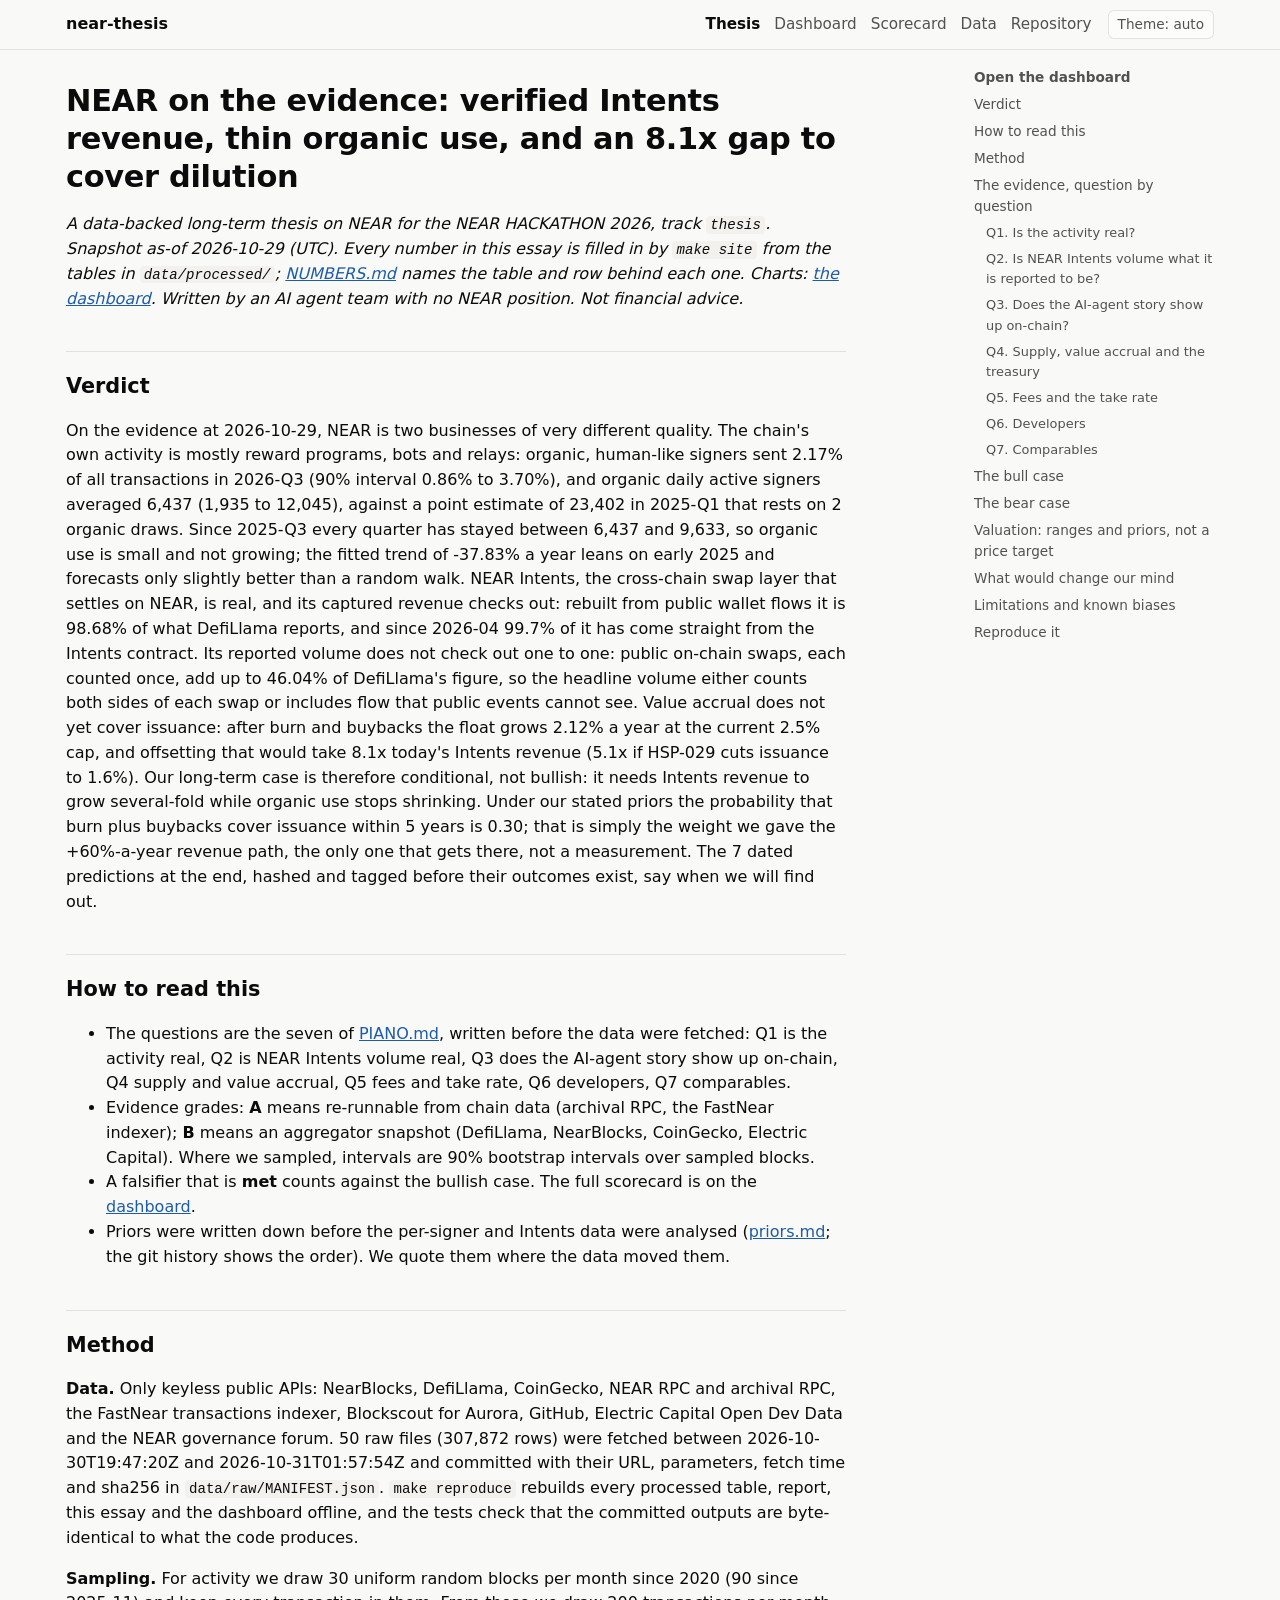
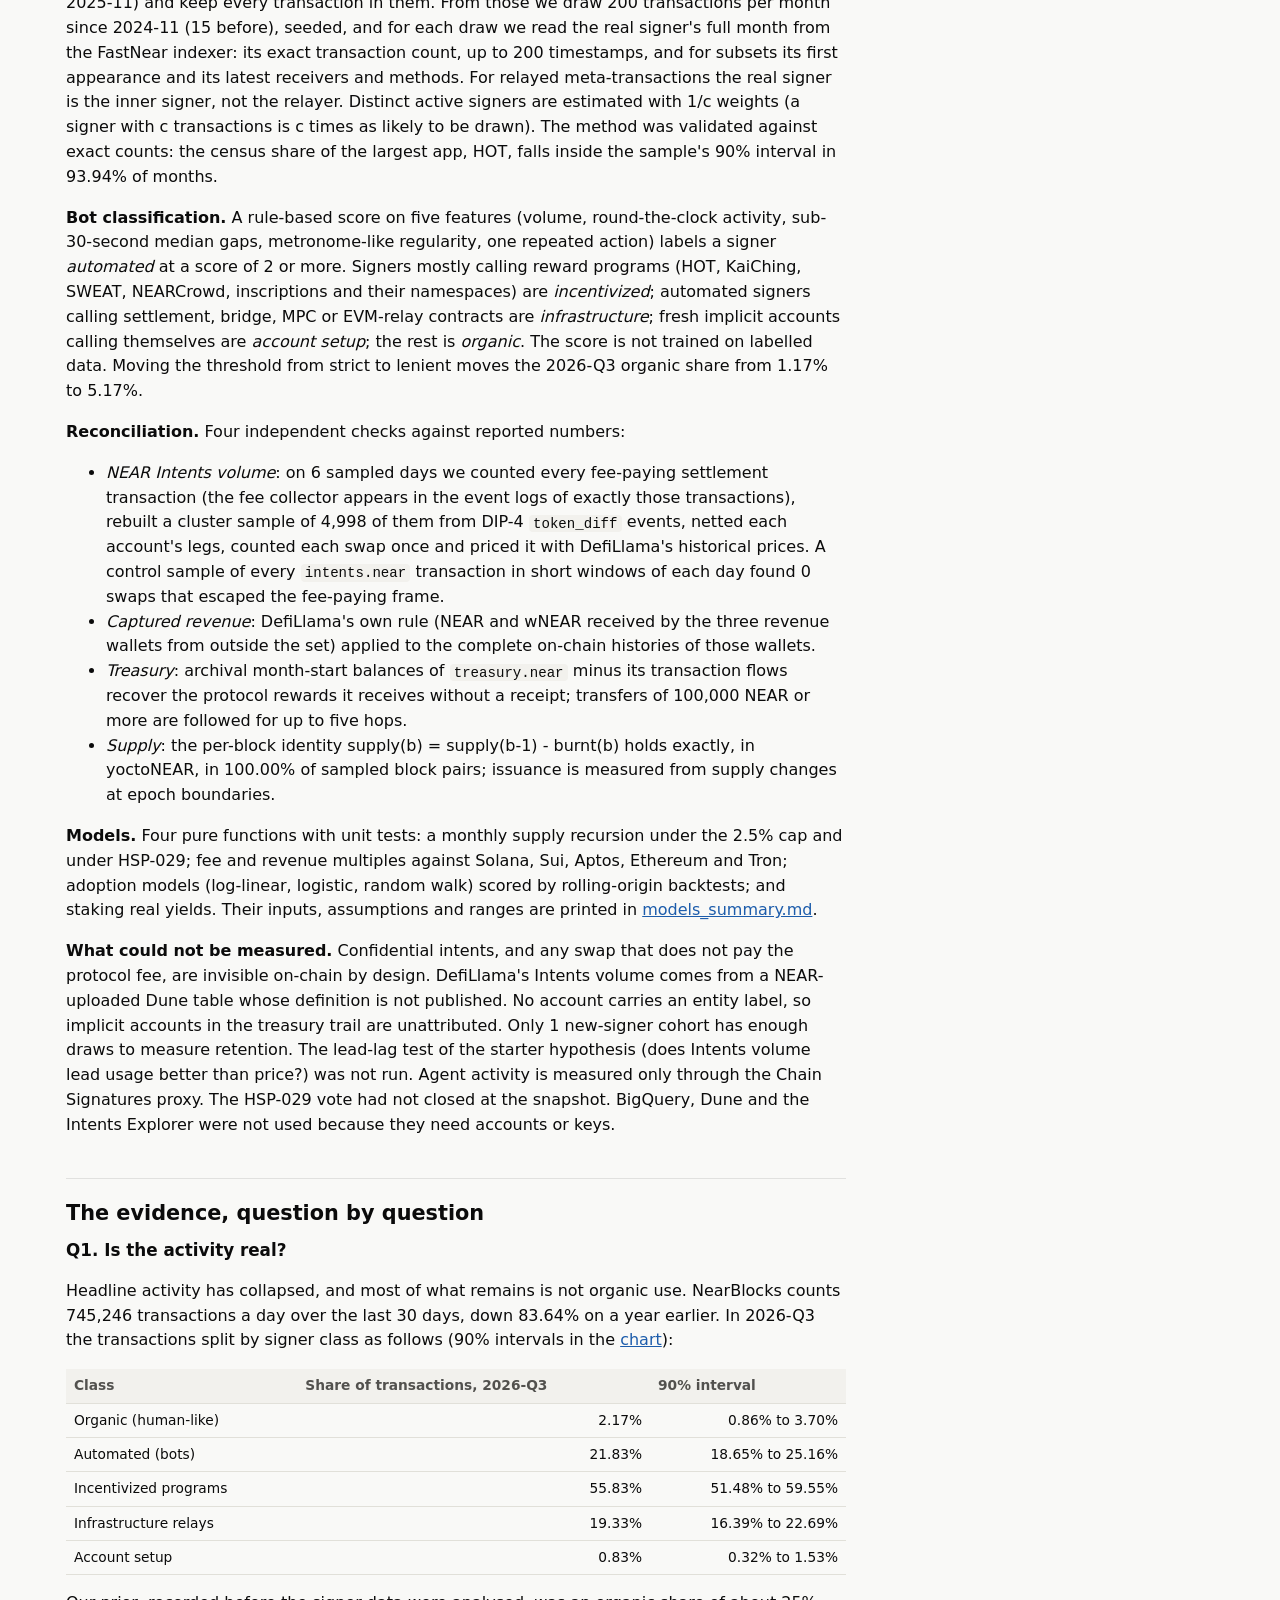
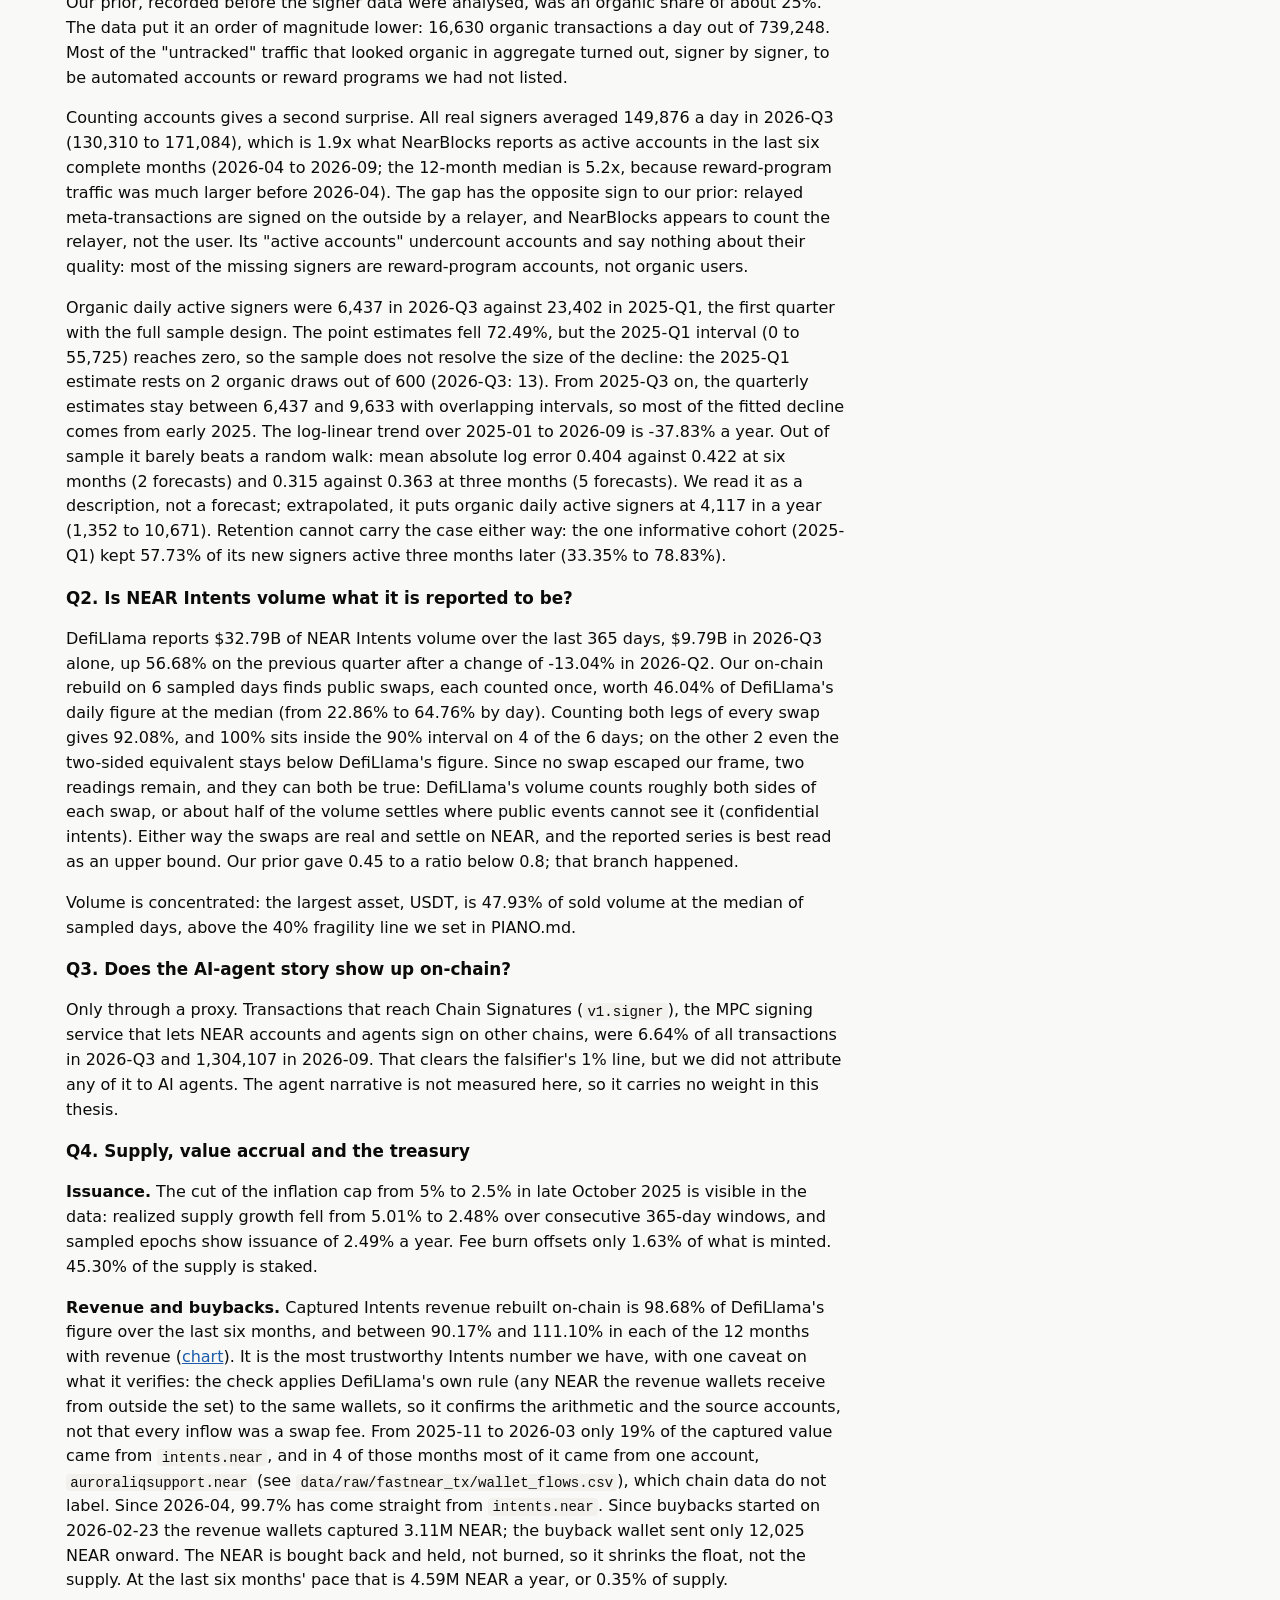
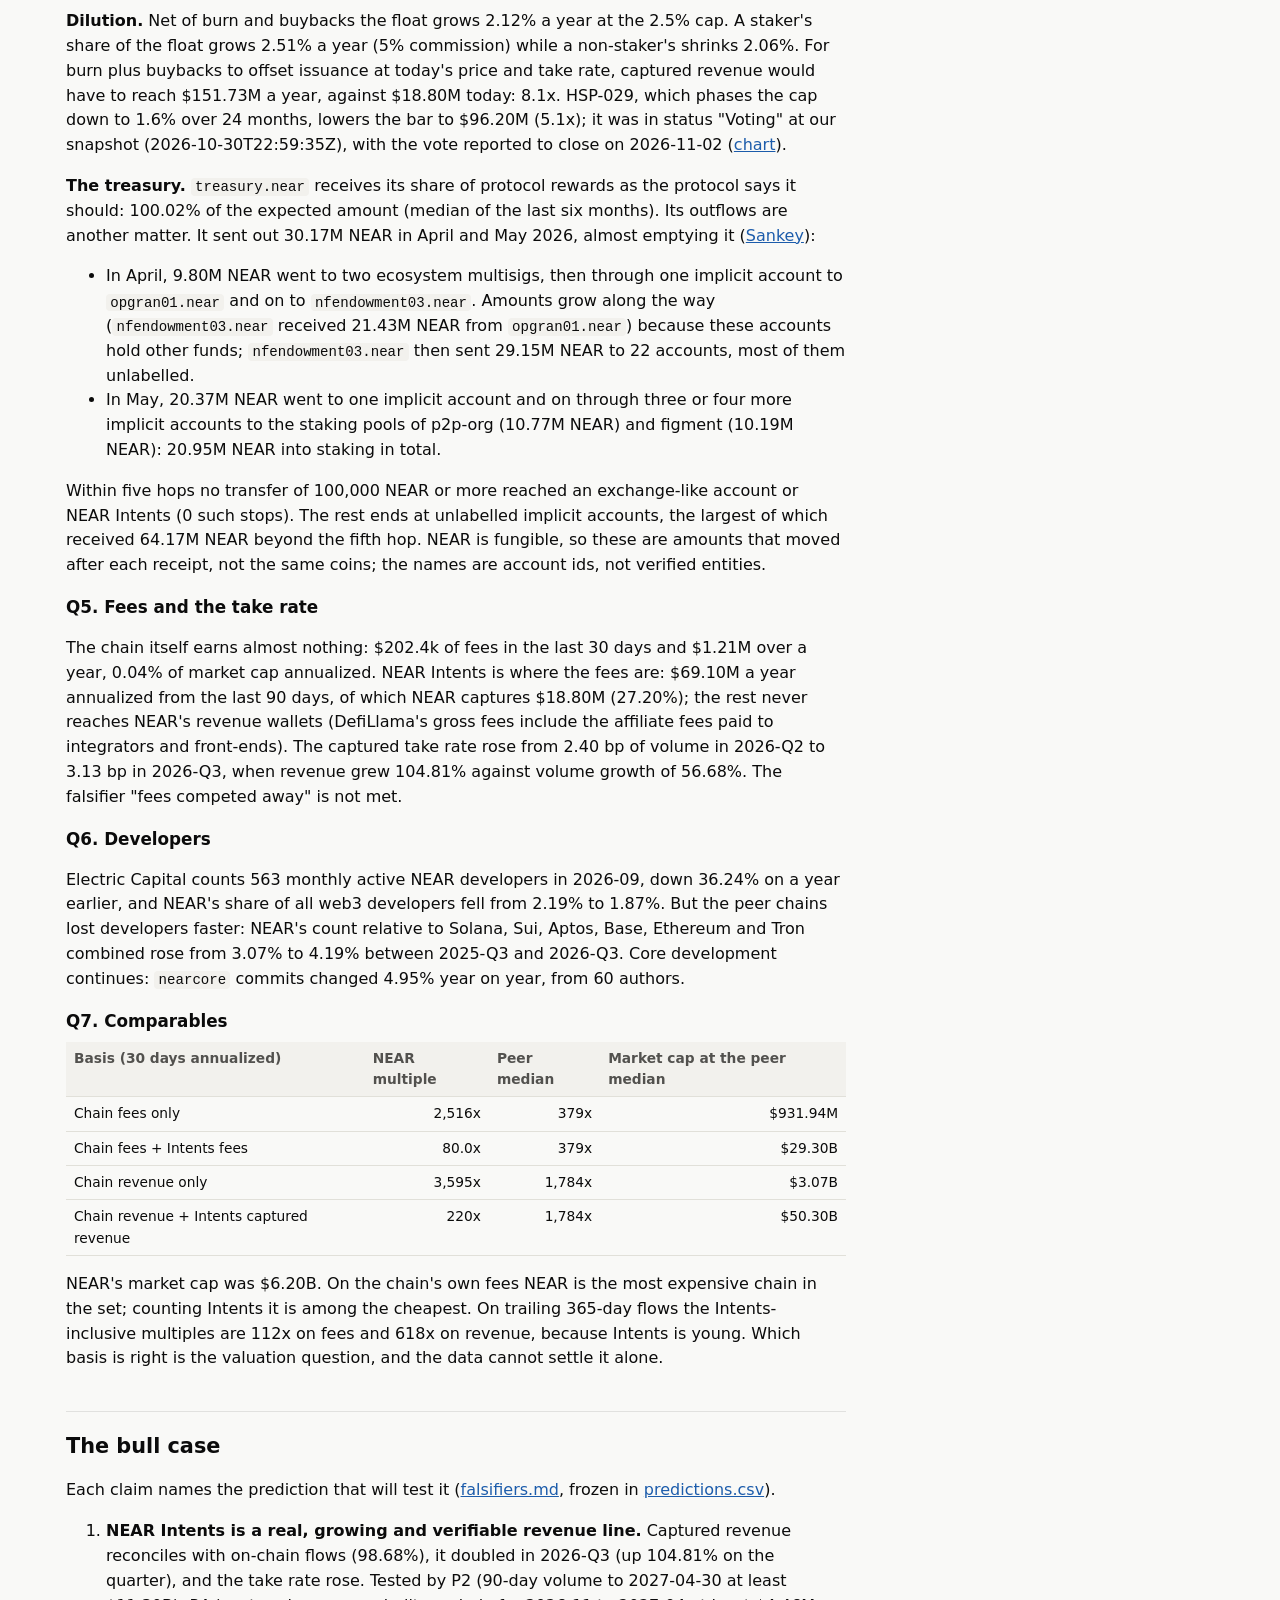
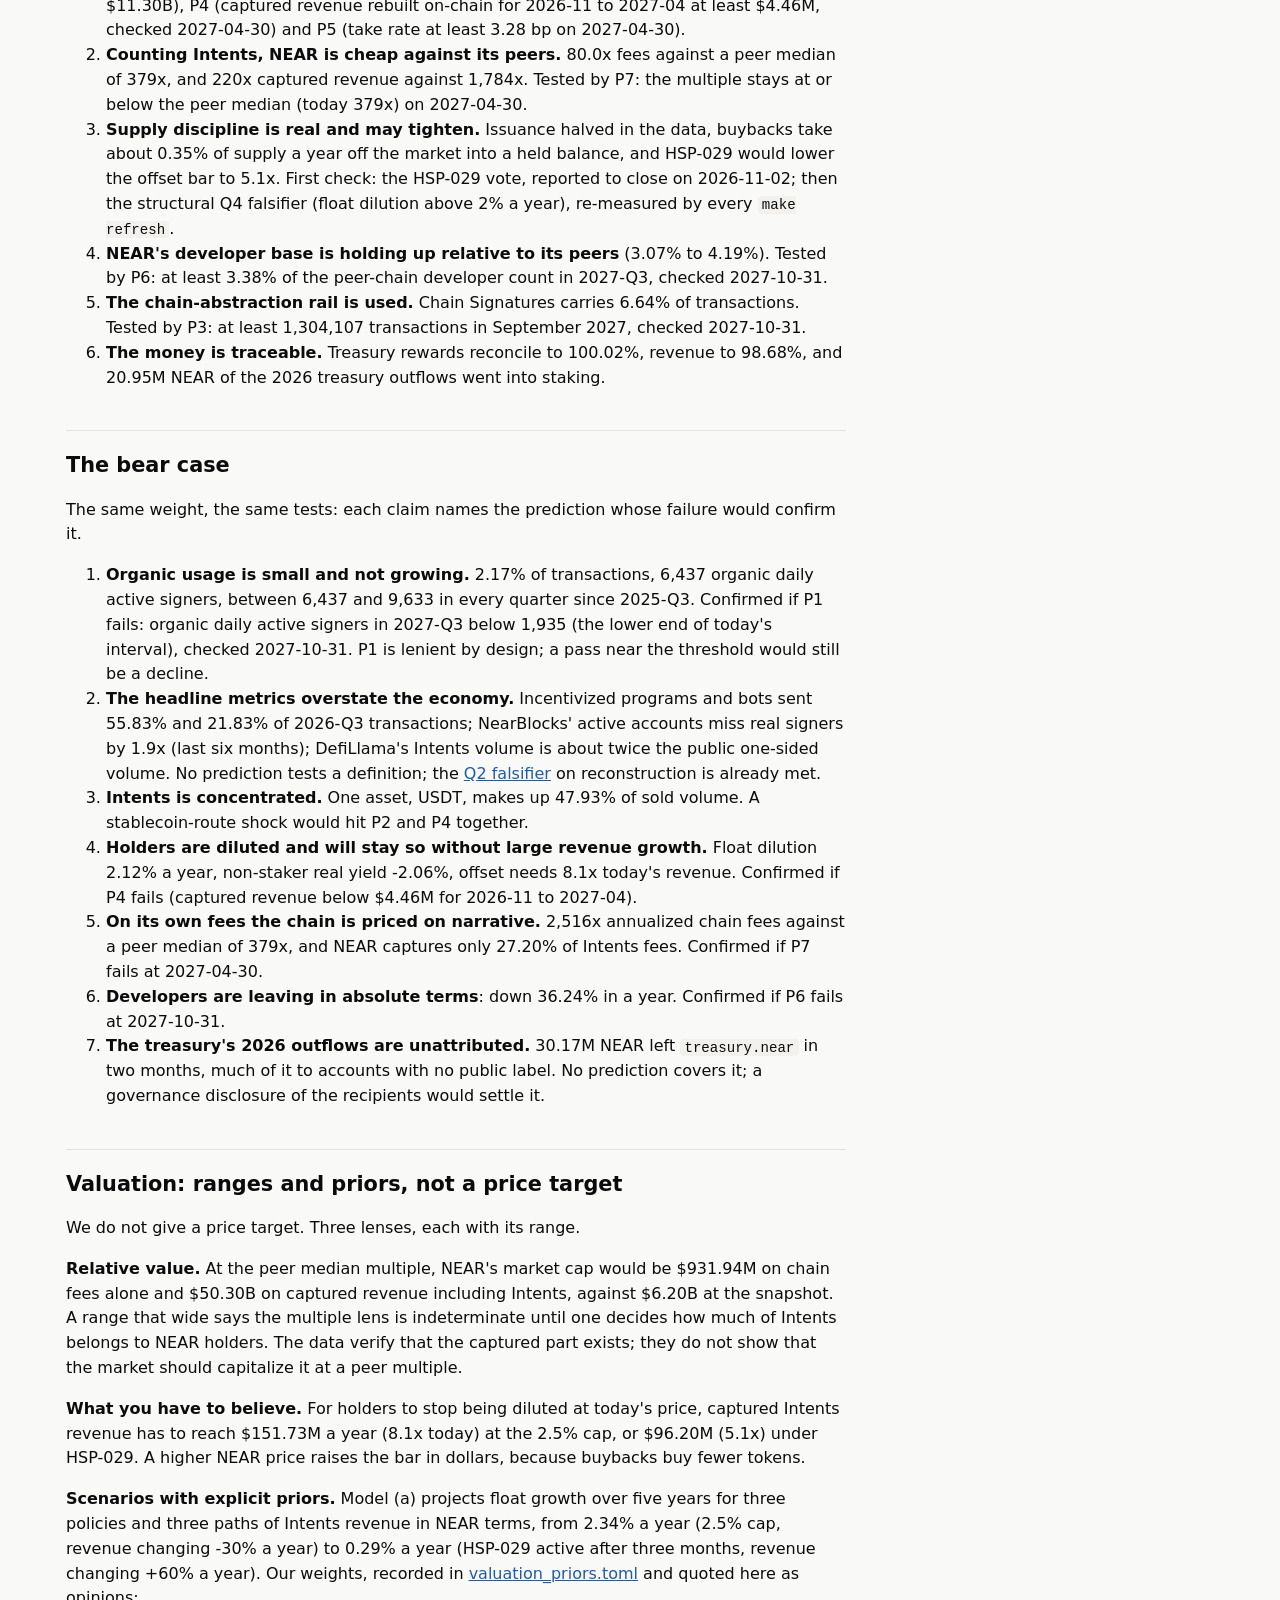
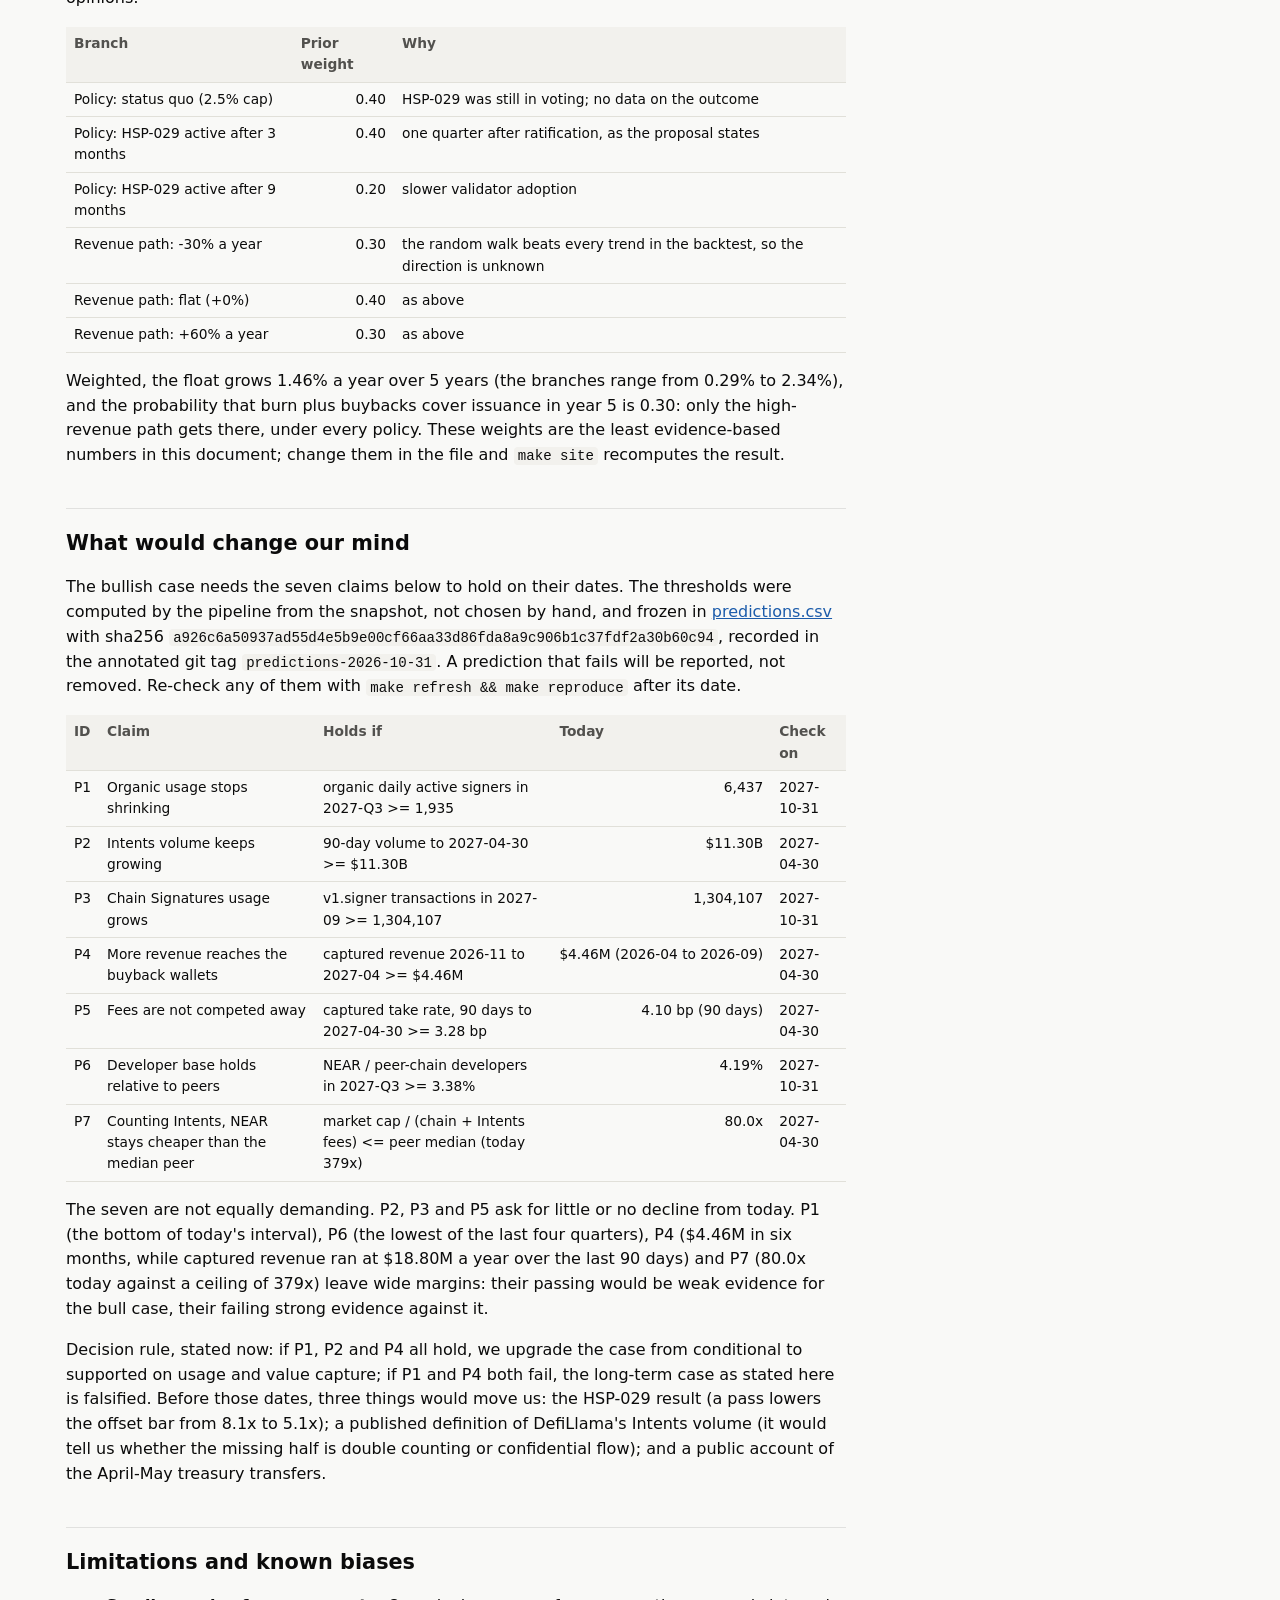
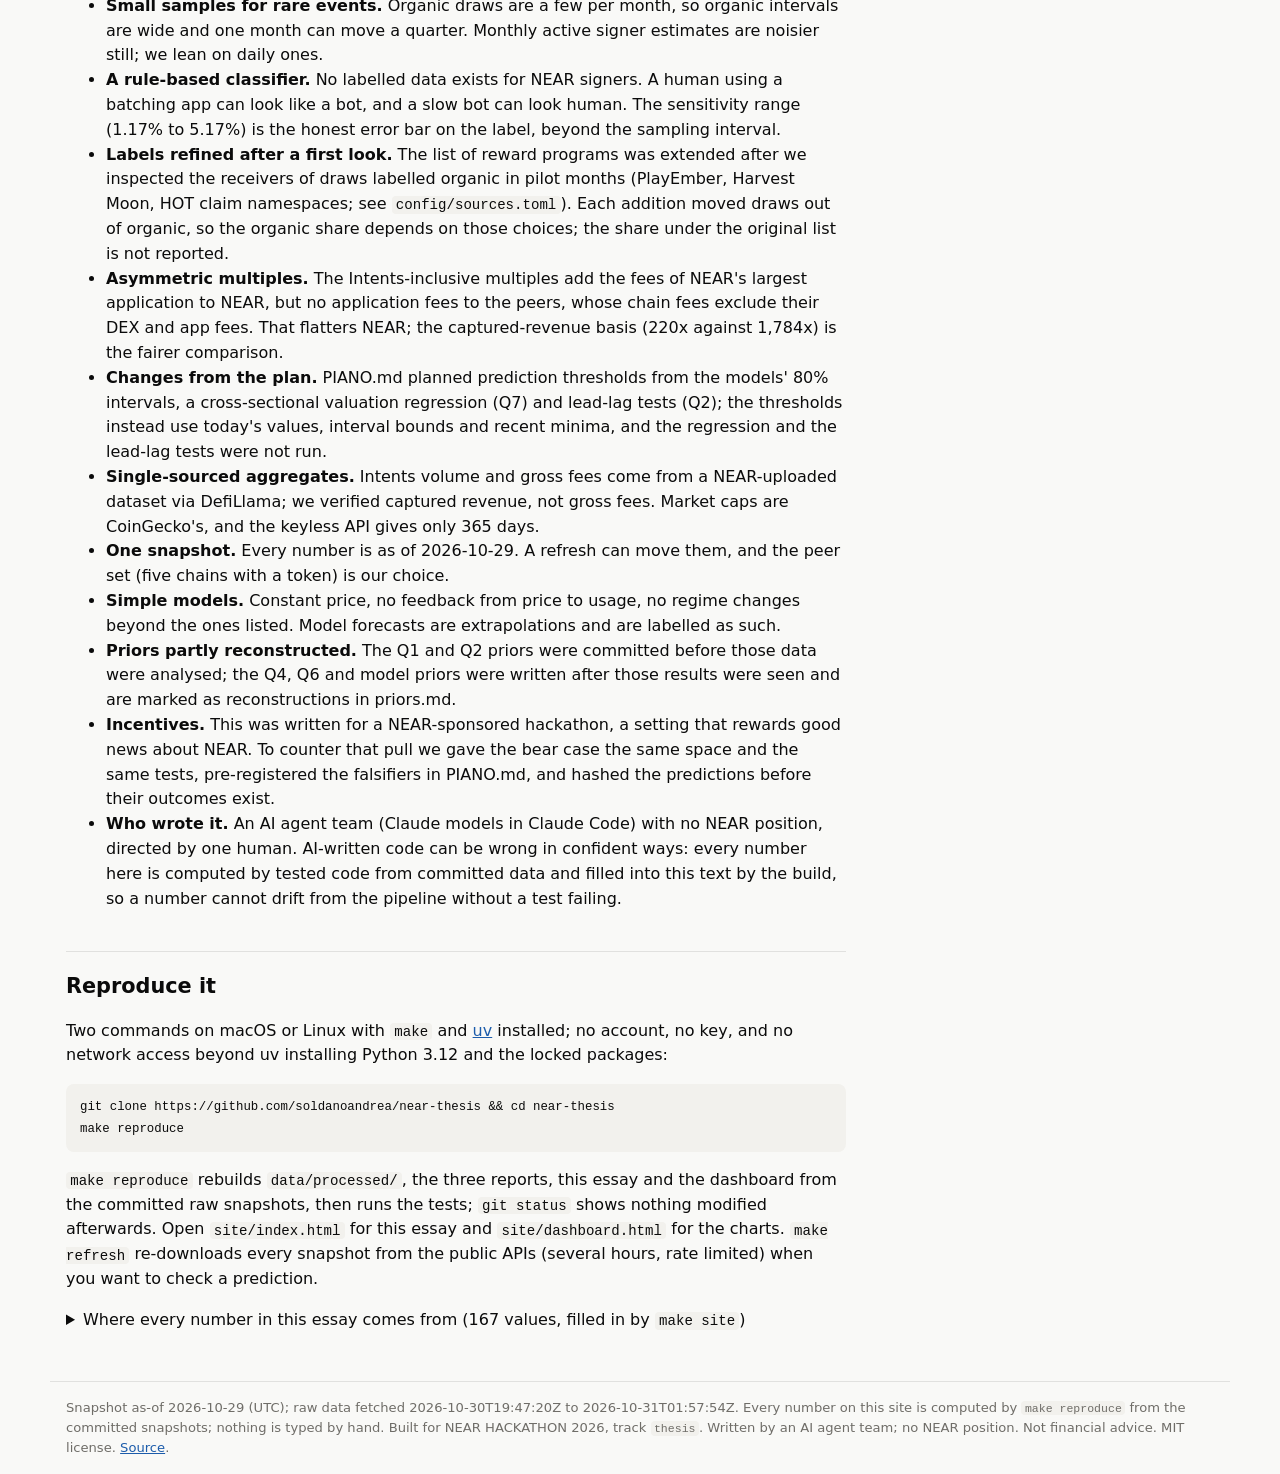
==== commit c3951dfc: "Correct claims a quant reviewer would challenge, and say what checks verify - NearBlocks gap: quote " ====
--- a/site/index.html
+++ b/site/index.html
@@ -15,7 +15,7 @@
 <div class="doc"><article><h1 id="near-on-the-evidence-verified-intents-revenue-thin-organic-use-and-an-81x-gap-to-cover-dilution">NEAR on the evidence: verified Intents revenue, thin organic use, and an 8.1x gap to cover dilution</h1>
 <p><em>A data-backed long-term thesis on NEAR for the NEAR HACKATHON 2026, track <code>thesis</code>. Snapshot as-of 2026-10-29 (UTC). Every number in this essay is filled in by <code>make site</code> from the tables in <code>data/processed/</code>; <a href="https://github.com/soldanoandrea/near-thesis/blob/main/thesis/NUMBERS.md">NUMBERS.md</a> names the table and row behind each one. Charts: <a href="dashboard.html">the dashboard</a>. Written by an AI agent team with no NEAR position. Not financial advice.</em></p>
 <h2 id="verdict">Verdict</h2>
-<p>On the evidence at 2026-10-29, NEAR is two businesses of very different quality. The chain's own activity is mostly not people: organic, human-like signers sent 2.17% of all transactions in 2026-Q3 (90% interval 0.86% to 3.70%), and organic daily active signers averaged 6,437 (1,935 to 12,045), against a point estimate of 23,402 in 2025-Q1; the fitted trend, -37.83% a year, forecasts only slightly better than a random walk. NEAR Intents, the cross-chain swap layer that settles on NEAR, is real, and its captured revenue checks out: rebuilt from public wallet flows it is 98.68% of what DefiLlama reports. Its reported volume does not check out one to one: public on-chain swaps, each counted once, add up to 46.04% of DefiLlama's figure, so the headline volume looks two-sided. Value accrual does not yet cover issuance: after burn and buybacks the float grows 2.12% a year at the current 2.5% cap, and offsetting that would take 8.1x today's Intents revenue (5.1x if HSP-029 cuts issuance to 1.6%). Our long-term case is therefore conditional, not bullish: it needs Intents revenue to grow several-fold while organic use stops shrinking. Under our stated priors the probability that burn plus buybacks cover issuance within 5 years is 0.30. The 7 dated predictions at the end, hashed and tagged before their outcomes exist, say when we will find out.</p>
+<p>On the evidence at 2026-10-29, NEAR is two businesses of very different quality. The chain's own activity is mostly reward programs, bots and relays: organic, human-like signers sent 2.17% of all transactions in 2026-Q3 (90% interval 0.86% to 3.70%), and organic daily active signers averaged 6,437 (1,935 to 12,045), against a point estimate of 23,402 in 2025-Q1 that rests on 2 organic draws. Since 2025-Q3 every quarter has stayed between 6,437 and 9,633, so organic use is small and not growing; the fitted trend of -37.83% a year leans on early 2025 and forecasts only slightly better than a random walk. NEAR Intents, the cross-chain swap layer that settles on NEAR, is real, and its captured revenue checks out: rebuilt from public wallet flows it is 98.68% of what DefiLlama reports, and since 2026-04 99.7% of it has come straight from the Intents contract. Its reported volume does not check out one to one: public on-chain swaps, each counted once, add up to 46.04% of DefiLlama's figure, so the headline volume either counts both sides of each swap or includes flow that public events cannot see. Value accrual does not yet cover issuance: after burn and buybacks the float grows 2.12% a year at the current 2.5% cap, and offsetting that would take 8.1x today's Intents revenue (5.1x if HSP-029 cuts issuance to 1.6%). Our long-term case is therefore conditional, not bullish: it needs Intents revenue to grow several-fold while organic use stops shrinking. Under our stated priors the probability that burn plus buybacks cover issuance within 5 years is 0.30; that is simply the weight we gave the +60%-a-year revenue path, the only one that gets there, not a measurement. The 7 dated predictions at the end, hashed and tagged before their outcomes exist, say when we will find out.</p>
 <h2 id="how-to-read-this">How to read this</h2>
 <ul><li>The questions are the seven of <a href="https://github.com/soldanoandrea/near-thesis/blob/main/PIANO.md">PIANO.md</a>, written before the data were fetched: Q1 is the activity real, Q2 is NEAR Intents volume real, Q3 does the AI-agent story show up on-chain, Q4 supply and value accrual, Q5 fees and take rate, Q6 developers, Q7 comparables.</li><li>Evidence grades: <strong>A</strong> means re-runnable from chain data (archival RPC, the FastNear indexer); <strong>B</strong> means an aggregator snapshot (DefiLlama, NearBlocks, CoinGecko, Electric Capital). Where we sampled, intervals are 90% bootstrap intervals over sampled blocks.</li><li>A falsifier that is <strong>met</strong> counts against the bullish case. The full scorecard is on the <a href="dashboard.html#scorecard">dashboard</a>.</li><li>Priors were written down before the per-signer and Intents data were analysed (<a href="https://github.com/soldanoandrea/near-thesis/blob/main/thesis/priors.md">priors.md</a>; the git history shows the order). We quote them where the data moved them.</li></ul>
 <h2 id="method">Method</h2>
@@ -28,19 +28,19 @@
 <p><strong>What could not be measured.</strong> Confidential intents, and any swap that does not pay the protocol fee, are invisible on-chain by design. DefiLlama's Intents volume comes from a NEAR-uploaded Dune table whose definition is not published. No account carries an entity label, so implicit accounts in the treasury trail are unattributed. Only 1 new-signer cohort has enough draws to measure retention. The lead-lag test of the starter hypothesis (does Intents volume lead usage better than price?) was not run. Agent activity is measured only through the Chain Signatures proxy. The HSP-029 vote had not closed at the snapshot. BigQuery, Dune and the Intents Explorer were not used because they need accounts or keys.</p>
 <h2 id="the-evidence-question-by-question">The evidence, question by question</h2>
 <h3 id="q1-is-the-activity-real">Q1. Is the activity real?</h3>
-<p>Headline activity has collapsed and most of what remains is not people. NearBlocks counts 745,246 transactions a day over the last 30 days, down 83.64% on a year earlier. In 2026-Q3 the transactions split by signer class as follows (90% intervals in the <a href="dashboard.html#card-classes">chart</a>):</p>
+<p>Headline activity has collapsed, and most of what remains is not organic use. NearBlocks counts 745,246 transactions a day over the last 30 days, down 83.64% on a year earlier. In 2026-Q3 the transactions split by signer class as follows (90% intervals in the <a href="dashboard.html#card-classes">chart</a>):</p>
 <div class="table-wrap"><table><thead><tr><th>Class</th><th>Share of transactions, 2026-Q3</th><th>90% interval</th></tr></thead><tbody><tr><td>Organic (human-like)</td><td class=num>2.17%</td><td class=num>0.86% to 3.70%</td></tr><tr><td>Automated (bots)</td><td class=num>21.83%</td><td class=num>18.65% to 25.16%</td></tr><tr><td>Incentivized programs</td><td class=num>55.83%</td><td class=num>51.48% to 59.55%</td></tr><tr><td>Infrastructure relays</td><td class=num>19.33%</td><td class=num>16.39% to 22.69%</td></tr><tr><td>Account setup</td><td class=num>0.83%</td><td class=num>0.32% to 1.53%</td></tr></tbody></table></div>
 <p>Our prior, recorded before the signer data were analysed, was an organic share of about 25%. The data put it an order of magnitude lower: 16,630 organic transactions a day out of 739,248. Most of the "untracked" traffic that looked organic in aggregate turned out, signer by signer, to be automated accounts or reward programs we had not listed.</p>
-<p>Counting accounts gives a second surprise. All real signers averaged 149,876 a day in 2026-Q3 (130,310 to 171,084), which is 5.2x what NearBlocks reports as active accounts (median of the last 12 months). The gap has the opposite sign to our prior: relayed meta-transactions are signed on the outside by a relayer, and NearBlocks appears to count the relayer, not the user. Its "active accounts" undercount accounts and say nothing about their quality.</p>
-<p>Organic daily active signers were 6,437 in 2026-Q3 against 23,402 in 2025-Q1, the first quarter with the full sample design. The point estimates fell 72.49%, but the 2025-Q1 interval (0 to 55,725) reaches zero, so the sample does not resolve the size of the decline. The log-linear trend over 2025-01 to 2026-09 is -37.83% a year. Out of sample it barely beats a random walk: mean absolute log error 0.404 against 0.422 at six months (2 forecasts) and 0.315 against 0.363 at three months (5 forecasts). We read it as a description, not a forecast; extrapolated, it puts organic daily active signers at 4,117 in a year (1,352 to 10,671). Retention cannot carry the case either way: the one informative cohort (2025-Q1) kept 57.73% of its new signers active three months later (33.35% to 78.83%).</p>
+<p>Counting accounts gives a second surprise. All real signers averaged 149,876 a day in 2026-Q3 (130,310 to 171,084), which is 1.9x what NearBlocks reports as active accounts in the last six complete months (2026-04 to 2026-09; the 12-month median is 5.2x, because reward-program traffic was much larger before 2026-04). The gap has the opposite sign to our prior: relayed meta-transactions are signed on the outside by a relayer, and NearBlocks appears to count the relayer, not the user. Its "active accounts" undercount accounts and say nothing about their quality: most of the missing signers are reward-program accounts, not organic users.</p>
+<p>Organic daily active signers were 6,437 in 2026-Q3 against 23,402 in 2025-Q1, the first quarter with the full sample design. The point estimates fell 72.49%, but the 2025-Q1 interval (0 to 55,725) reaches zero, so the sample does not resolve the size of the decline: the 2025-Q1 estimate rests on 2 organic draws out of 600 (2026-Q3: 13). From 2025-Q3 on, the quarterly estimates stay between 6,437 and 9,633 with overlapping intervals, so most of the fitted decline comes from early 2025. The log-linear trend over 2025-01 to 2026-09 is -37.83% a year. Out of sample it barely beats a random walk: mean absolute log error 0.404 against 0.422 at six months (2 forecasts) and 0.315 against 0.363 at three months (5 forecasts). We read it as a description, not a forecast; extrapolated, it puts organic daily active signers at 4,117 in a year (1,352 to 10,671). Retention cannot carry the case either way: the one informative cohort (2025-Q1) kept 57.73% of its new signers active three months later (33.35% to 78.83%).</p>
 <h3 id="q2-is-near-intents-volume-what-it-is-reported-to-be">Q2. Is NEAR Intents volume what it is reported to be?</h3>
-<p>DefiLlama reports $32.79B of NEAR Intents volume over the last 365 days, $9.79B in 2026-Q3 alone, up 56.68% on the previous quarter after a change of -13.04% in 2026-Q2. Our on-chain rebuild on 6 sampled days finds public swaps, each counted once, worth 46.04% of DefiLlama's daily figure at the median (from 22.86% to 64.76% by day). Counting both legs of every swap gives 92.08%, and 100% sits inside the 90% interval on 4 of the 6 days. Since no swap escaped our frame, two readings remain: DefiLlama's volume counts roughly both sides of each swap, or about half of the volume settles where public events cannot see it (confidential intents). Either way the swaps are real and settle on NEAR, and the reported series is best read as an upper bound. Our prior gave 0.45 to a ratio below 0.8; that branch happened.</p>
+<p>DefiLlama reports $32.79B of NEAR Intents volume over the last 365 days, $9.79B in 2026-Q3 alone, up 56.68% on the previous quarter after a change of -13.04% in 2026-Q2. Our on-chain rebuild on 6 sampled days finds public swaps, each counted once, worth 46.04% of DefiLlama's daily figure at the median (from 22.86% to 64.76% by day). Counting both legs of every swap gives 92.08%, and 100% sits inside the 90% interval on 4 of the 6 days; on the other 2 even the two-sided equivalent stays below DefiLlama's figure. Since no swap escaped our frame, two readings remain, and they can both be true: DefiLlama's volume counts roughly both sides of each swap, or about half of the volume settles where public events cannot see it (confidential intents). Either way the swaps are real and settle on NEAR, and the reported series is best read as an upper bound. Our prior gave 0.45 to a ratio below 0.8; that branch happened.</p>
 <p>Volume is concentrated: the largest asset, USDT, is 47.93% of sold volume at the median of sampled days, above the 40% fragility line we set in PIANO.md.</p>
 <h3 id="q3-does-the-ai-agent-story-show-up-on-chain">Q3. Does the AI-agent story show up on-chain?</h3>
 <p>Only through a proxy. Transactions that reach Chain Signatures (<code>v1.signer</code>), the MPC signing service that lets NEAR accounts and agents sign on other chains, were 6.64% of all transactions in 2026-Q3 and 1,304,107 in 2026-09. That clears the falsifier's 1% line, but we did not attribute any of it to AI agents. The agent narrative is not measured here, so it carries no weight in this thesis.</p>
 <h3 id="q4-supply-value-accrual-and-the-treasury">Q4. Supply, value accrual and the treasury</h3>
 <p><strong>Issuance.</strong> The cut of the inflation cap from 5% to 2.5% in late October 2025 is visible in the data: realized supply growth fell from 5.01% to 2.48% over consecutive 365-day windows, and sampled epochs show issuance of 2.49% a year. Fee burn offsets only 1.63% of what is minted. 45.30% of the supply is staked.</p>
-<p><strong>Revenue and buybacks.</strong> Captured Intents revenue rebuilt on-chain is 98.68% of DefiLlama's figure over the last six months, and between 90.17% and 111.10% in each of the 12 months with revenue (<a href="dashboard.html#card-revenue">chart</a>). It is the most trustworthy Intents number we have. Since buybacks started on 2026-02-23 the revenue wallets captured 3.11M NEAR; the buyback wallet sent only 12,025 NEAR onward. The NEAR is bought back and held, not burned, so it shrinks the float, not the supply. At the last six months' pace that is 4.59M NEAR a year, or 0.35% of supply.</p>
+<p><strong>Revenue and buybacks.</strong> Captured Intents revenue rebuilt on-chain is 98.68% of DefiLlama's figure over the last six months, and between 90.17% and 111.10% in each of the 12 months with revenue (<a href="dashboard.html#card-revenue">chart</a>). It is the most trustworthy Intents number we have, with one caveat on what it verifies: the check applies DefiLlama's own rule (any NEAR the revenue wallets receive from outside the set) to the same wallets, so it confirms the arithmetic and the source accounts, not that every inflow was a swap fee. From 2025-11 to 2026-03 only 19% of the captured value came from <code>intents.near</code>, and in 4 of those months most of it came from one account, <code>auroraliqsupport.near</code> (see <code>data/raw/fastnear_tx/wallet_flows.csv</code>), which chain data do not label. Since 2026-04, 99.7% has come straight from <code>intents.near</code>. Since buybacks started on 2026-02-23 the revenue wallets captured 3.11M NEAR; the buyback wallet sent only 12,025 NEAR onward. The NEAR is bought back and held, not burned, so it shrinks the float, not the supply. At the last six months' pace that is 4.59M NEAR a year, or 0.35% of supply.</p>
 <p><strong>Dilution.</strong> Net of burn and buybacks the float grows 2.12% a year at the 2.5% cap. A staker's share of the float grows 2.51% a year (5% commission) while a non-staker's shrinks 2.06%. For burn plus buybacks to offset issuance at today's price and take rate, captured revenue would have to reach $151.73M a year, against $18.80M today: 8.1x. HSP-029, which phases the cap down to 1.6% over 24 months, lowers the bar to $96.20M (5.1x); it was in status "Voting" at our snapshot (2026-10-30T22:59:35Z), with the vote reported to close on 2026-11-02 (<a href="dashboard.html#card-supply">chart</a>).</p>
 <p><strong>The treasury.</strong> <code>treasury.near</code> receives its share of protocol rewards as the protocol says it should: 100.02% of the expected amount (median of the last six months). Its outflows are another matter. It sent out 30.17M NEAR in April and May 2026, almost emptying it (<a href="dashboard.html#card-treasury">Sankey</a>):</p>
 <ul><li>In April, 9.80M NEAR went to two ecosystem multisigs, then through one implicit account to <code>opgran01.near</code> and on to <code>nfendowment03.near</code>. Amounts grow along the way (<code>nfendowment03.near</code> received 21.43M NEAR from <code>opgran01.near</code>) because these accounts hold other funds; <code>nfendowment03.near</code> then sent 29.15M NEAR to 22 accounts, most of them unlabelled.</li><li>In May, 20.37M NEAR went to one implicit account and on through three or four more implicit accounts to the staking pools of p2p-org (10.77M NEAR) and figment (10.19M NEAR): 20.95M NEAR into staking in total.</li></ul>
@@ -57,7 +57,7 @@
 <ol><li><strong>NEAR Intents is a real, growing and verifiable revenue line.</strong> Captured revenue reconciles with on-chain flows (98.68%), it doubled in 2026-Q3 (up 104.81% on the quarter), and the take rate rose. Tested by P2 (90-day volume to 2027-04-30 at least $11.30B), P4 (captured revenue rebuilt on-chain for 2026-11 to 2027-04 at least $4.46M, checked 2027-04-30) and P5 (take rate at least 3.28 bp on 2027-04-30).</li><li><strong>Counting Intents, NEAR is cheap against its peers.</strong> 80.0x fees against a peer median of 379x, and 220x captured revenue against 1,784x. Tested by P7: the multiple stays at or below the peer median (today 379x) on 2027-04-30.</li><li><strong>Supply discipline is real and may tighten.</strong> Issuance halved in the data, buybacks take about 0.35% of supply a year off the market into a held balance, and HSP-029 would lower the offset bar to 5.1x. First check: the HSP-029 vote, reported to close on 2026-11-02; then the structural Q4 falsifier (float dilution above 2% a year), re-measured by every <code>make refresh</code>.</li><li><strong>NEAR's developer base is holding up relative to its peers</strong> (3.07% to 4.19%). Tested by P6: at least 3.38% of the peer-chain developer count in 2027-Q3, checked 2027-10-31.</li><li><strong>The chain-abstraction rail is used.</strong> Chain Signatures carries 6.64% of transactions. Tested by P3: at least 1,304,107 transactions in September 2027, checked 2027-10-31.</li><li><strong>The money is traceable.</strong> Treasury rewards reconcile to 100.02%, revenue to 98.68%, and 20.95M NEAR of the 2026 treasury outflows went into staking.</li></ol>
 <h2 id="the-bear-case">The bear case</h2>
 <p>The same weight, the same tests: each claim names the prediction whose failure would confirm it.</p>
-<ol><li><strong>Organic usage is small and its point estimates are falling.</strong> 2.17% of transactions, 6,437 organic daily active signers, trend -37.83% a year. Confirmed if P1 fails: organic daily active signers in 2027-Q3 below 1,935 (the lower end of today's interval), checked 2027-10-31. P1 is lenient by design; a pass near the threshold would still be a decline.</li><li><strong>The headline metrics overstate the economy.</strong> Incentivized programs and bots sent 55.83% and 21.83% of 2026-Q3 transactions; NearBlocks' active accounts miss real signers by 5.2x; DefiLlama's Intents volume is about twice the public one-sided volume. No prediction tests a definition; the <a href="dashboard.html#scorecard">Q2 falsifier</a> on reconstruction is already met.</li><li><strong>Intents is concentrated.</strong> One asset, USDT, makes up 47.93% of sold volume. A stablecoin-route shock would hit P2 and P4 together.</li><li><strong>Holders are diluted and will stay so without large revenue growth.</strong> Float dilution 2.12% a year, non-staker real yield -2.06%, offset needs 8.1x today's revenue. Confirmed if P4 fails (captured revenue below $4.46M for 2026-11 to 2027-04).</li><li><strong>On its own fees the chain is priced on narrative.</strong> 2,516x annualized chain fees against a peer median of 379x, and NEAR captures only 27.20% of Intents fees. Confirmed if P7 fails at 2027-04-30.</li><li><strong>Developers are leaving in absolute terms</strong>: down 36.24% in a year. Confirmed if P6 fails at 2027-10-31.</li><li><strong>The treasury is opaque.</strong> 30.17M NEAR left <code>treasury.near</code> in two months, much of it to accounts with no public label. No prediction covers it; a governance disclosure of the recipients would settle it.</li></ol>
+<ol><li><strong>Organic usage is small and not growing.</strong> 2.17% of transactions, 6,437 organic daily active signers, between 6,437 and 9,633 in every quarter since 2025-Q3. Confirmed if P1 fails: organic daily active signers in 2027-Q3 below 1,935 (the lower end of today's interval), checked 2027-10-31. P1 is lenient by design; a pass near the threshold would still be a decline.</li><li><strong>The headline metrics overstate the economy.</strong> Incentivized programs and bots sent 55.83% and 21.83% of 2026-Q3 transactions; NearBlocks' active accounts miss real signers by 1.9x (last six months); DefiLlama's Intents volume is about twice the public one-sided volume. No prediction tests a definition; the <a href="dashboard.html#scorecard">Q2 falsifier</a> on reconstruction is already met.</li><li><strong>Intents is concentrated.</strong> One asset, USDT, makes up 47.93% of sold volume. A stablecoin-route shock would hit P2 and P4 together.</li><li><strong>Holders are diluted and will stay so without large revenue growth.</strong> Float dilution 2.12% a year, non-staker real yield -2.06%, offset needs 8.1x today's revenue. Confirmed if P4 fails (captured revenue below $4.46M for 2026-11 to 2027-04).</li><li><strong>On its own fees the chain is priced on narrative.</strong> 2,516x annualized chain fees against a peer median of 379x, and NEAR captures only 27.20% of Intents fees. Confirmed if P7 fails at 2027-04-30.</li><li><strong>Developers are leaving in absolute terms</strong>: down 36.24% in a year. Confirmed if P6 fails at 2027-10-31.</li><li><strong>The treasury's 2026 outflows are unattributed.</strong> 30.17M NEAR left <code>treasury.near</code> in two months, much of it to accounts with no public label. No prediction covers it; a governance disclosure of the recipients would settle it.</li></ol>
 <h2 id="valuation-ranges-and-priors-not-a-price-target">Valuation: ranges and priors, not a price target</h2>
 <p>We do not give a price target. Three lenses, each with its range.</p>
 <p><strong>Relative value.</strong> At the peer median multiple, NEAR's market cap would be $931.94M on chain fees alone and $50.30B on captured revenue including Intents, against $6.20B at the snapshot. A range that wide says the multiple lens is indeterminate until one decides how much of Intents belongs to NEAR holders. The data verify that the captured part exists; they do not show that the market should capitalize it at a peer multiple.</p>
@@ -67,16 +67,17 @@
 <p>Weighted, the float grows 1.46% a year over 5 years (the branches range from 0.29% to 2.34%), and the probability that burn plus buybacks cover issuance in year 5 is 0.30: only the high-revenue path gets there, under every policy. These weights are the least evidence-based numbers in this document; change them in the file and <code>make site</code> recomputes the result.</p>
 <h2 id="what-would-change-our-mind">What would change our mind</h2>
 <p>The bullish case needs the seven claims below to hold on their dates. The thresholds were computed by the pipeline from the snapshot, not chosen by hand, and frozen in <a href="https://github.com/soldanoandrea/near-thesis/blob/main/thesis/predictions.csv">predictions.csv</a> with sha256 <code>a926c6a50937ad55d4e5b9e00cf66aa33d86fda8a9c906b1c37fdf2a30b60c94</code>, recorded in the annotated git tag <code>predictions-2026-10-31</code>. A prediction that fails will be reported, not removed. Re-check any of them with <code>make refresh &amp;&amp; make reproduce</code> after its date.</p>
-<div class="table-wrap"><table><thead><tr><th>ID</th><th>Claim</th><th>Holds if</th><th>Check on</th></tr></thead><tbody><tr><td>P1</td><td>Organic usage stops shrinking</td><td>organic daily active signers in 2027-Q3 &gt;= 1,935</td><td>2027-10-31</td></tr><tr><td>P2</td><td>Intents volume keeps growing</td><td>90-day volume to 2027-04-30 &gt;= $11.30B</td><td>2027-04-30</td></tr><tr><td>P3</td><td>Chain Signatures usage grows</td><td>v1.signer transactions in 2027-09 &gt;= 1,304,107</td><td>2027-10-31</td></tr><tr><td>P4</td><td>More revenue reaches the buyback wallets</td><td>captured revenue 2026-11 to 2027-04 &gt;= $4.46M</td><td>2027-04-30</td></tr><tr><td>P5</td><td>Fees are not competed away</td><td>captured take rate, 90 days to 2027-04-30 &gt;= 3.28 bp</td><td>2027-04-30</td></tr><tr><td>P6</td><td>Developer base holds relative to peers</td><td>NEAR / peer-chain developers in 2027-Q3 &gt;= 3.38%</td><td>2027-10-31</td></tr><tr><td>P7</td><td>Counting Intents, NEAR stays cheaper than the median peer</td><td>market cap / (chain + Intents fees) &lt;= peer median (today 379x)</td><td>2027-04-30</td></tr></tbody></table></div>
+<div class="table-wrap"><table><thead><tr><th>ID</th><th>Claim</th><th>Holds if</th><th>Today</th><th>Check on</th></tr></thead><tbody><tr><td>P1</td><td>Organic usage stops shrinking</td><td>organic daily active signers in 2027-Q3 &gt;= 1,935</td><td class=num>6,437</td><td>2027-10-31</td></tr><tr><td>P2</td><td>Intents volume keeps growing</td><td>90-day volume to 2027-04-30 &gt;= $11.30B</td><td class=num>$11.30B</td><td>2027-04-30</td></tr><tr><td>P3</td><td>Chain Signatures usage grows</td><td>v1.signer transactions in 2027-09 &gt;= 1,304,107</td><td class=num>1,304,107</td><td>2027-10-31</td></tr><tr><td>P4</td><td>More revenue reaches the buyback wallets</td><td>captured revenue 2026-11 to 2027-04 &gt;= $4.46M</td><td class=num>$4.46M (2026-04 to 2026-09)</td><td>2027-04-30</td></tr><tr><td>P5</td><td>Fees are not competed away</td><td>captured take rate, 90 days to 2027-04-30 &gt;= 3.28 bp</td><td class=num>4.10 bp (90 days)</td><td>2027-04-30</td></tr><tr><td>P6</td><td>Developer base holds relative to peers</td><td>NEAR / peer-chain developers in 2027-Q3 &gt;= 3.38%</td><td class=num>4.19%</td><td>2027-10-31</td></tr><tr><td>P7</td><td>Counting Intents, NEAR stays cheaper than the median peer</td><td>market cap / (chain + Intents fees) &lt;= peer median (today 379x)</td><td class=num>80.0x</td><td>2027-04-30</td></tr></tbody></table></div>
+<p>The seven are not equally demanding. P2, P3 and P5 ask for little or no decline from today. P1 (the bottom of today's interval), P6 (the lowest of the last four quarters), P4 ($4.46M in six months, while captured revenue ran at $18.80M a year over the last 90 days) and P7 (80.0x today against a ceiling of 379x) leave wide margins: their passing would be weak evidence for the bull case, their failing strong evidence against it.</p>
 <p>Decision rule, stated now: if P1, P2 and P4 all hold, we upgrade the case from conditional to supported on usage and value capture; if P1 and P4 both fail, the long-term case as stated here is falsified. Before those dates, three things would move us: the HSP-029 result (a pass lowers the offset bar from 8.1x to 5.1x); a published definition of DefiLlama's Intents volume (it would tell us whether the missing half is double counting or confidential flow); and a public account of the April-May treasury transfers.</p>
 <h2 id="limitations-and-known-biases">Limitations and known biases</h2>
-<ul><li><strong>Small samples for rare events.</strong> Organic draws are a few per month, so organic intervals are wide and one month can move a quarter. Monthly active signer estimates are noisier still; we lean on daily ones.</li><li><strong>A rule-based classifier.</strong> No labelled data exists for NEAR signers. A human using a batching app can look like a bot, and a slow bot can look human. The sensitivity range (1.17% to 5.17%) is the honest error bar on the label, beyond the sampling interval.</li><li><strong>Single-sourced aggregates.</strong> Intents volume and gross fees come from a NEAR-uploaded dataset via DefiLlama; we verified captured revenue, not gross fees. Market caps are CoinGecko's, and the keyless API gives only 365 days.</li><li><strong>One snapshot.</strong> Every number is as of 2026-10-29. A refresh can move them, and the peer set (five chains with a token) is our choice.</li><li><strong>Simple models.</strong> Constant price, no feedback from price to usage, no regime changes beyond the ones listed. Model forecasts are extrapolations and are labelled as such.</li><li><strong>Priors partly reconstructed.</strong> The Q1 and Q2 priors were committed before those data were analysed; the Q4, Q6 and model priors were written after those results were seen and are marked as reconstructions in priors.md.</li><li><strong>Who judges.</strong> This was written for a NEAR-sponsored hackathon, and judges may prefer good news about NEAR. We gave the bear case the same space and the same tests, pre-registered the falsifiers in PIANO.md, and hashed the predictions before their outcomes exist.</li><li><strong>Who wrote it.</strong> An AI agent team (Claude models in Claude Code) with no NEAR position, directed by one human. AI-written code can be wrong in confident ways: every number here is computed by tested code from committed data and filled into this text by the build, so a number cannot drift from the pipeline without a test failing.</li></ul>
+<ul><li><strong>Small samples for rare events.</strong> Organic draws are a few per month, so organic intervals are wide and one month can move a quarter. Monthly active signer estimates are noisier still; we lean on daily ones.</li><li><strong>A rule-based classifier.</strong> No labelled data exists for NEAR signers. A human using a batching app can look like a bot, and a slow bot can look human. The sensitivity range (1.17% to 5.17%) is the honest error bar on the label, beyond the sampling interval.</li><li><strong>Labels refined after a first look.</strong> The list of reward programs was extended after we inspected the receivers of draws labelled organic in pilot months (PlayEmber, Harvest Moon, HOT claim namespaces; see <code>config/sources.toml</code>). Each addition moved draws out of organic, so the organic share depends on those choices; the share under the original list is not reported.</li><li><strong>Asymmetric multiples.</strong> The Intents-inclusive multiples add the fees of NEAR's largest application to NEAR, but no application fees to the peers, whose chain fees exclude their DEX and app fees. That flatters NEAR; the captured-revenue basis (220x against 1,784x) is the fairer comparison.</li><li><strong>Changes from the plan.</strong> PIANO.md planned prediction thresholds from the models' 80% intervals, a cross-sectional valuation regression (Q7) and lead-lag tests (Q2); the thresholds instead use today's values, interval bounds and recent minima, and the regression and the lead-lag tests were not run.</li><li><strong>Single-sourced aggregates.</strong> Intents volume and gross fees come from a NEAR-uploaded dataset via DefiLlama; we verified captured revenue, not gross fees. Market caps are CoinGecko's, and the keyless API gives only 365 days.</li><li><strong>One snapshot.</strong> Every number is as of 2026-10-29. A refresh can move them, and the peer set (five chains with a token) is our choice.</li><li><strong>Simple models.</strong> Constant price, no feedback from price to usage, no regime changes beyond the ones listed. Model forecasts are extrapolations and are labelled as such.</li><li><strong>Priors partly reconstructed.</strong> The Q1 and Q2 priors were committed before those data were analysed; the Q4, Q6 and model priors were written after those results were seen and are marked as reconstructions in priors.md.</li><li><strong>Incentives.</strong> This was written for a NEAR-sponsored hackathon, a setting that rewards good news about NEAR. To counter that pull we gave the bear case the same space and the same tests, pre-registered the falsifiers in PIANO.md, and hashed the predictions before their outcomes exist.</li><li><strong>Who wrote it.</strong> An AI agent team (Claude models in Claude Code) with no NEAR position, directed by one human. AI-written code can be wrong in confident ways: every number here is computed by tested code from committed data and filled into this text by the build, so a number cannot drift from the pipeline without a test failing.</li></ul>
 <h2 id="reproduce-it">Reproduce it</h2>
 <p>Two commands on macOS or Linux with <code>make</code> and <a href="https://docs.astral.sh/uv/">uv</a> installed; no account, no key, and no network access beyond uv installing Python 3.12 and the locked packages:</p>
 <pre><code>git clone https://github.com/soldanoandrea/near-thesis &amp;&amp; cd near-thesis
 make reproduce</code></pre>
 <p><code>make reproduce</code> rebuilds <code>data/processed/</code>, the three reports, this essay and the dashboard from the committed raw snapshots, then runs the tests; <code>git status</code> shows nothing modified afterwards. Open <code>site/index.html</code> for this essay and <code>site/dashboard.html</code> for the charts. <code>make refresh</code> re-downloads every snapshot from the public APIs (several hours, rate limited) when you want to check a prediction.</p>
-<details id="numbers"><summary>Where every number in this essay comes from (145 values, filled in by <code>make site</code>)</summary><div class="table-wrap"><table><thead><tr><th>Key</th><th>Value</th><th>Source</th></tr></thead><tbody><tr><td><code>ma.net_zero_multiple.0.0249</code></td><td>8.072</td><td>data/processed/metrics_phase2.csv: metric_id = ma.net_zero_multiple.0.0249</td></tr><tr><td><code>in.as_of</code></td><td>2026-10-29</td><td>data/processed/model_inputs.csv: parameter = as_of</td></tr><tr><td><code>q1b.organic_tx_share</code></td><td>2.17% (0.86% to 3.70%)</td><td>data/processed/metrics_phase2.csv: metric_id = q1b.organic_tx_share</td></tr><tr><td><code>q1b.organic_das</code></td><td>6,437 (1,935 to 12,045)</td><td>data/processed/metrics_phase2.csv: metric_id = q1b.organic_das</td></tr><tr><td><code>q1b.organic_das_first_full_quarter</code></td><td>23,402 (0 to 55,725)</td><td>data/processed/metrics_phase2.csv: metric_id = q1b.organic_das_first_full_quarter</td></tr><tr><td><code>mc.organic_das_trend</code></td><td>-37.83%</td><td>data/processed/metrics_phase2.csv: metric_id = mc.organic_das_trend</td></tr><tr><td><code>q4b.revenue_onchain_to_defillama</code></td><td>98.68%</td><td>data/processed/metrics_phase2.csv: metric_id = q4b.revenue_onchain_to_defillama</td></tr><tr><td><code>q2b.ratio_sample_median</code></td><td>46.04%</td><td>data/processed/metrics_phase2.csv: metric_id = q2b.ratio_sample_median</td></tr><tr><td><code>sc.status_quo/base.1y.float_cagr</code></td><td>2.12%</td><td>data/processed/model_supply_scenarios.csv: scenario = status_quo/base, horizon_years = 1, float_growth_cagr</td></tr><tr><td><code>ma.net_zero_multiple.0.0159</code></td><td>5.118</td><td>data/processed/metrics_phase2.csv: metric_id = ma.net_zero_multiple.0.0159</td></tr><tr><td><code>vp.horizon</code></td><td>5</td><td>thesis/valuation_priors.toml: horizon_years</td></tr><tr><td><code>vp.p_offsets_cover</code></td><td>0.30</td><td>thesis/valuation_priors.toml weights x data/processed/model_supply_scenarios.csv (horizon 5): weight of branches with offsets_cover_issuance in year 5</td></tr><tr><td><code>pred.count</code></td><td>7</td><td>thesis/predictions.csv: rows</td></tr><tr><td><code>snap.files</code></td><td>50</td><td>data/raw/MANIFEST.json: files</td></tr><tr><td><code>snap.rows</code></td><td>307,872</td><td>data/raw/MANIFEST.json: sum of rows</td></tr><tr><td><code>snap.first_fetch</code></td><td>2026-10-30T19:47:20Z</td><td>data/raw/MANIFEST.json: earliest fetched_at_utc</td></tr><tr><td><code>snap.last_fetch</code></td><td>2026-10-31T01:57:54Z</td><td>data/raw/MANIFEST.json: latest fetched_at_utc</td></tr><tr><td><code>q1.sample_validation_hot</code></td><td>93.94%</td><td>data/processed/metrics_first_pass.csv: metric_id = q1.sample_validation_hot</td></tr><tr><td><code>q1b.organic_share_strict</code></td><td>1.17%</td><td>data/processed/metrics_phase2.csv: metric_id = q1b.organic_share_strict</td></tr><tr><td><code>q1b.organic_share_lenient</code></td><td>5.17%</td><td>data/processed/metrics_phase2.csv: metric_id = q1b.organic_share_lenient</td></tr><tr><td><code>ic.days</code></td><td>6</td><td>data/processed/intents_check_days.csv: rows (sampled days)</td></tr><tr><td><code>ic.sampled_txs</code></td><td>4,998</td><td>data/processed/intents_check_days.csv: sum(sampled_txs)</td></tr><tr><td><code>q2b.frame_check</code></td><td>0</td><td>data/processed/metrics_phase2.csv: metric_id = q2b.frame_check</td></tr><tr><td><code>q4.block_identity_pass_rate</code></td><td>100.00%</td><td>data/processed/metrics_first_pass.csv: metric_id = q4.block_identity_pass_rate</td></tr><tr><td><code>coh.informative_cohorts</code></td><td>1</td><td>data/processed/organic_cohorts.csv: cohorts with &gt;= 20 new-signer draws (group all, horizon 3)</td></tr><tr><td><code>q1.txns_30d_avg</code></td><td>745,246</td><td>data/processed/metrics_first_pass.csv: metric_id = q1.txns_30d_avg</td></tr><tr><td><code>q1.txns_30d_avg_yoy</code></td><td>-83.64%</td><td>data/processed/metrics_first_pass.csv: metric_id = q1.txns_30d_avg_yoy</td></tr><tr><td><code>oq.2026q3.share_organic</code></td><td>2.17% (0.86% to 3.70%)</td><td>data/processed/organic_quarterly.csv: quarter = 2026-Q3, tx_share_organic</td></tr><tr><td><code>oq.2026q3.share_automated</code></td><td>21.83% (18.65% to 25.16%)</td><td>data/processed/organic_quarterly.csv: quarter = 2026-Q3, tx_share_automated</td></tr><tr><td><code>oq.2026q3.share_incentivized</code></td><td>55.83% (51.48% to 59.55%)</td><td>data/processed/organic_quarterly.csv: quarter = 2026-Q3, tx_share_incentivized</td></tr><tr><td><code>oq.2026q3.share_infrastructure</code></td><td>19.33% (16.39% to 22.69%)</td><td>data/processed/organic_quarterly.csv: quarter = 2026-Q3, tx_share_infrastructure</td></tr><tr><td><code>oq.2026q3.share_account_setup</code></td><td>0.83% (0.32% to 1.53%)</td><td>data/processed/organic_quarterly.csv: quarter = 2026-Q3, tx_share_account_setup</td></tr><tr><td><code>q1b.organic_txs_per_day</code></td><td>16,630 (6,477 to 28,473)</td><td>data/processed/metrics_phase2.csv: metric_id = q1b.organic_txs_per_day</td></tr><tr><td><code>act.2026q3.nb_txns_per_day</code></td><td>739,248</td><td>data/processed/activity_monthly.csv: sum(nb_txns) / sum(nb_days), 2026-07 to 2026-09</td></tr><tr><td><code>q1b.all_das</code></td><td>149,876 (130,310 to 171,084)</td><td>data/processed/metrics_phase2.csv: metric_id = q1b.all_das</td></tr><tr><td><code>q1b.das_to_nearblocks</code></td><td>519.23%</td><td>data/processed/metrics_phase2.csv: metric_id = q1b.das_to_nearblocks</td></tr><tr><td><code>q1b.organic_das_change</code></td><td>-72.49%</td><td>data/processed/metrics_phase2.csv: metric_id = q1b.organic_das_change</td></tr><tr><td><code>bt.das.loglinear.6m</code></td><td>0.404</td><td>data/processed/model_adoption_backtest.csv: organic_daily_active_signers_3m, loglinear, horizon 6</td></tr><tr><td><code>bt.das.naive.6m</code></td><td>0.422</td><td>data/processed/model_adoption_backtest.csv: organic_daily_active_signers_3m, naive, horizon 6</td></tr><tr><td><code>bt.das.loglinear.6m.n</code></td><td>2</td><td>data/processed/model_adoption_backtest.csv: organic_daily_active_signers_3m, loglinear, horizon 6, forecasts</td></tr><tr><td><code>bt.das.loglinear.3m</code></td><td>0.315</td><td>data/processed/model_adoption_backtest.csv: organic_daily_active_signers_3m, loglinear, horizon 3</td></tr><tr><td><code>bt.das.naive.3m</code></td><td>0.363</td><td>data/processed/model_adoption_backtest.csv: organic_daily_active_signers_3m, naive, horizon 3</td></tr><tr><td><code>bt.das.loglinear.3m.n</code></td><td>5</td><td>data/processed/model_adoption_backtest.csv: organic_daily_active_signers_3m, loglinear, horizon 3, forecasts</td></tr><tr><td><code>fc.das.12m</code></td><td>4,117 (1,352 to 10,671)</td><td>data/processed/model_adoption_forecasts.csv: organic_daily_active_signers_3m, loglinear, 12 months, p50 (p05-p95 as interval)</td></tr><tr><td><code>q1b.retention_3m_largest_cohort</code></td><td>57.73% (33.35% to 78.83%)</td><td>data/processed/metrics_phase2.csv: metric_id = q1b.retention_3m_largest_cohort</td></tr><tr><td><code>q2.intents_volume_usd_365d</code></td><td>$32.79B</td><td>data/processed/metrics_first_pass.csv: metric_id = q2.intents_volume_usd_365d</td></tr><tr><td><code>iq.2026q3.volume</code></td><td>$9.79B</td><td>data/processed/intents_quarterly.csv: quarter = 2026-Q3, volume</td></tr><tr><td><code>iq.2026q3.volume_qoq</code></td><td>56.68%</td><td>data/processed/intents_quarterly.csv: quarter = 2026-Q3, volume_qoq</td></tr><tr><td><code>iq.2026q2.volume_qoq</code></td><td>-13.04%</td><td>data/processed/intents_quarterly.csv: quarter = 2026-Q2, volume_qoq</td></tr><tr><td><code>ic.ratio_min</code></td><td>22.86%</td><td>data/processed/intents_check_days.csv: min ratio_sample_to_defillama</td></tr><tr><td><code>ic.ratio_max</code></td><td>64.76%</td><td>data/processed/intents_check_days.csv: max ratio_sample_to_defillama</td></tr><tr><td><code>q2b.ratio_two_sided_median</code></td><td>92.08%</td><td>data/processed/metrics_phase2.csv: metric_id = q2b.ratio_two_sided_median</td></tr><tr><td><code>ic.days_two_sided_ci_has_100</code></td><td>4</td><td>data/processed/intents_check_days.csv: days whose two-sided 90% CI contains 100%</td></tr><tr><td><code>q2b.top_asset_share</code></td><td>47.93%</td><td>data/processed/metrics_phase2.csv: metric_id = q2b.top_asset_share</td></tr><tr><td><code>act.2026q3.chain_signatures_share</code></td><td>6.64%</td><td>data/processed/activity_monthly.csv: sum(census_v1_signer) / sum(nb_txns), 2026-07 to 2026-09</td></tr><tr><td><code>q.chain_signatures_txs_last_month</code></td><td>1,304,107</td><td>data/processed/metrics_first_pass.csv: metric_id = q.chain_signatures_txs_last_month</td></tr><tr><td><code>q4.supply_growth_prev_365d</code></td><td>5.01%</td><td>data/processed/metrics_first_pass.csv: metric_id = q4.supply_growth_prev_365d</td></tr><tr><td><code>q4.supply_growth_365d</code></td><td>2.48%</td><td>data/processed/metrics_first_pass.csv: metric_id = q4.supply_growth_365d</td></tr><tr><td><code>q4.mint_rate_365d</code></td><td>2.49%</td><td>data/processed/metrics_first_pass.csv: metric_id = q4.mint_rate_365d</td></tr><tr><td><code>q4.burn_to_mint_365d</code></td><td>1.63%</td><td>data/processed/metrics_first_pass.csv: metric_id = q4.burn_to_mint_365d</td></tr><tr><td><code>q4.staking_ratio_last_sample</code></td><td>45.30%</td><td>data/processed/metrics_first_pass.csv: metric_id = q4.staking_ratio_last_sample</td></tr><tr><td><code>rev.ratio_min</code></td><td>90.17%</td><td>data/processed/ledger_revenue_reconciliation.csv: min onchain_to_defillama</td></tr><tr><td><code>rev.ratio_max</code></td><td>111.10%</td><td>data/processed/ledger_revenue_reconciliation.csv: max onchain_to_defillama</td></tr><tr><td><code>rev.months</code></td><td>12</td><td>data/processed/ledger_revenue_reconciliation.csv: months with DefiLlama revenue &gt; $1k</td></tr><tr><td><code>q4b.near_captured_since_buybacks</code></td><td>3.11M NEAR</td><td>data/processed/metrics_phase2.csv: metric_id = q4b.near_captured_since_buybacks</td></tr><tr><td><code>bb.sent_out</code></td><td>12,025 NEAR</td><td>data/processed/ledger_buyback_summary.csv: buyback_wallet_near_transfers_out_since_start</td></tr><tr><td><code>in.buyback_near_per_year_onchain</code></td><td>4.59M NEAR</td><td>data/processed/model_inputs.csv: parameter = buyback_near_per_year_onchain</td></tr><tr><td><code>in.buyback_yield_onchain</code></td><td>0.35%</td><td>data/processed/model_inputs.csv: parameter = buyback_yield_onchain</td></tr><tr><td><code>md.real_staker_yield</code></td><td>2.51%</td><td>data/processed/metrics_phase2.csv: metric_id = md.real_staker_yield</td></tr><tr><td><code>md.non_staker</code></td><td>-2.06%</td><td>data/processed/metrics_phase2.csv: metric_id = md.non_staker</td></tr><tr><td><code>nz.sq.required_revenue</code></td><td>$151.73M</td><td>data/processed/model_net_zero_grid.csv: current price and take rate, issuance_rate = 0.0249</td></tr><tr><td><code>in.intents_revenue_annualized_90d</code></td><td>$18.80M</td><td>data/processed/model_inputs.csv: parameter = intents_revenue_annualized_90d</td></tr><tr><td><code>nz.hsp.required_revenue</code></td><td>$96.20M</td><td>data/processed/model_net_zero_grid.csv: current price and take rate, issuance_rate = 0.0159</td></tr><tr><td><code>in.hsp029_status</code></td><td>Voting</td><td>data/processed/model_inputs.csv: parameter = hsp029_status</td></tr><tr><td><code>in.hsp029_snapshot_utc</code></td><td>2026-10-30T22:59:35Z</td><td>data/processed/model_inputs.csv: parameter = hsp029_snapshot_utc</td></tr><tr><td><code>q4b.treasury_rewards_check</code></td><td>100.02%</td><td>data/processed/metrics_phase2.csv: metric_id = q4b.treasury_rewards_check</td></tr><tr><td><code>q4b.treasury_outflows_since_apr</code></td><td>30.17M NEAR</td><td>data/processed/metrics_phase2.csv: metric_id = q4b.treasury_outflows_since_apr</td></tr><tr><td><code>tr.apr_tranche</code></td><td>9.80M NEAR</td><td>data/processed/ledger_treasury_outflows.csv: sum amount, 2026-04</td></tr><tr><td><code>tr.nfendowment03_received</code></td><td>21.43M NEAR</td><td>data/processed/ledger_trails.csv: account = nfendowment03.near, received_near</td></tr><tr><td><code>tr.nfendowment03_sent</code></td><td>29.15M NEAR</td><td>data/processed/ledger_trails.csv: account = nfendowment03.near, sum out_near</td></tr><tr><td><code>tr.nfendowment03_recipients</code></td><td>22</td><td>data/processed/ledger_trails.csv: account = nfendowment03.near, distinct NEAR counterparties</td></tr><tr><td><code>tr.may_tranche</code></td><td>20.37M NEAR</td><td>data/processed/ledger_treasury_outflows.csv: sum amount, 2026-05</td></tr><tr><td><code>tr.pool_p2p</code></td><td>10.77M NEAR</td><td>data/processed/ledger_trail_endpoints.csv: endpoint = p2p-org.poolv1.near</td></tr><tr><td><code>tr.pool_figment</code></td><td>10.19M NEAR</td><td>data/processed/ledger_trail_endpoints.csv: endpoint = figment.poolv1.near</td></tr><tr><td><code>q4b.trail_into_staking</code></td><td>20.95M NEAR</td><td>data/processed/metrics_phase2.csv: metric_id = q4b.trail_into_staking</td></tr><tr><td><code>tr.exchange_like_stops</code></td><td>0</td><td>data/processed/ledger_trails.csv: rows whose trail stops at an exchange-like account (busy_account) or goes into NEAR Intents</td></tr><tr><td><code>tr.largest_unfollowed</code></td><td>64.17M NEAR</td><td>data/processed/ledger_trail_endpoints.csv: largest &#x27;not followed&#x27; endpoint</td></tr><tr><td><code>q5.chain_fees_usd_30d</code></td><td>$202.4k</td><td>data/processed/metrics_first_pass.csv: metric_id = q5.chain_fees_usd_30d</td></tr><tr><td><code>q5.tx_fees_usd_365d</code></td><td>$1.21M</td><td>data/processed/metrics_first_pass.csv: metric_id = q5.tx_fees_usd_365d</td></tr><tr><td><code>q5.fees_to_mcap</code></td><td>0.04%</td><td>data/processed/metrics_first_pass.csv: metric_id = q5.fees_to_mcap</td></tr><tr><td><code>in.intents_fees_annualized_90d</code></td><td>$69.10M</td><td>data/processed/model_inputs.csv: parameter = intents_fees_annualized_90d</td></tr><tr><td><code>in.capture_share</code></td><td>27.20%</td><td>data/processed/model_inputs.csv: intents_revenue_annualized_90d / intents_fees_annualized_90d</td></tr><tr><td><code>iq.2026q2.revenue_take_rate</code></td><td>2.40 bp</td><td>data/processed/intents_quarterly.csv: quarter = 2026-Q2, revenue_take_rate</td></tr><tr><td><code>iq.2026q3.revenue_take_rate</code></td><td>3.13 bp</td><td>data/processed/intents_quarterly.csv: quarter = 2026-Q3, revenue_take_rate</td></tr><tr><td><code>iq.2026q3.revenue_qoq</code></td><td>104.81%</td><td>data/processed/intents_quarterly.csv: quarter = 2026-Q3, revenue_qoq</td></tr><tr><td><code>q6.near_mad</code></td><td>563</td><td>data/processed/metrics_phase2.csv: metric_id = q6.near_mad</td></tr><tr><td><code>q6.near_mad_yoy</code></td><td>-36.24%</td><td>data/processed/metrics_phase2.csv: metric_id = q6.near_mad_yoy</td></tr><tr><td><code>q6.near_share_year_before</code></td><td>2.19%</td><td>data/processed/metrics_phase2.csv: metric_id = q6.near_share_year_before</td></tr><tr><td><code>q6.near_share</code></td><td>1.87%</td><td>data/processed/metrics_phase2.csv: metric_id = q6.near_share</td></tr><tr><td><code>dev.2025q3.to_peers</code></td><td>3.07%</td><td>data/processed/dev_ecosystem_share_quarterly.csv: near, 2025-Q3, near_to_peer_set</td></tr><tr><td><code>dev.2026q3.to_peers</code></td><td>4.19%</td><td>data/processed/dev_ecosystem_share_quarterly.csv: near, 2026-Q3, near_to_peer_set</td></tr><tr><td><code>q6.nearcore_commits_change</code></td><td>4.95%</td><td>data/processed/metrics_phase2.csv: metric_id = q6.nearcore_commits_change</td></tr><tr><td><code>q6.nearcore_authors_last12</code></td><td>60</td><td>data/processed/metrics_phase2.csv: metric_id = q6.nearcore_authors_last12</td></tr><tr><td><code>mb.chain_fees</code></td><td>2,516</td><td>data/processed/metrics_phase2.csv: metric_id = mb.chain_fees</td></tr><tr><td><code>mv.chain_fees.30d_annualized.peer_median</code></td><td>379x</td><td>data/processed/model_multiples_near_vs_peers.csv: chain_fees.30d_annualized, peer_median</td></tr><tr><td><code>mv.chain_fees.30d_annualized.mcap_at_median</code></td><td>$931.94M</td><td>data/processed/model_multiples_near_vs_peers.csv: chain_fees.30d_annualized, implied_mcap_at_peer_median</td></tr><tr><td><code>mb.fees_plus_intents_fees</code></td><td>80.046</td><td>data/processed/metrics_phase2.csv: metric_id = mb.fees_plus_intents_fees</td></tr><tr><td><code>mv.fees_plus_intents_fees.30d_annualized.peer_median</code></td><td>379x</td><td>data/processed/model_multiples_near_vs_peers.csv: fees_plus_intents_fees.30d_annualized, peer_median</td></tr><tr><td><code>mv.fees_plus_intents_fees.30d_annualized.mcap_at_median</code></td><td>$29.30B</td><td>data/processed/model_multiples_near_vs_peers.csv: fees_plus_intents_fees.30d_annualized, implied_mcap_at_peer_median</td></tr><tr><td><code>mv.chain_revenue.30d_annualized.near</code></td><td>3,595x</td><td>data/processed/model_multiples_near_vs_peers.csv: chain_revenue.30d_annualized, near_multiple</td></tr><tr><td><code>mv.chain_revenue.30d_annualized.peer_median</code></td><td>1,784x</td><td>data/processed/model_multiples_near_vs_peers.csv: chain_revenue.30d_annualized, peer_median</td></tr><tr><td><code>mv.chain_revenue.30d_annualized.mcap_at_median</code></td><td>$3.07B</td><td>data/processed/model_multiples_near_vs_peers.csv: chain_revenue.30d_annualized, implied_mcap_at_peer_median</td></tr><tr><td><code>mb.revenue_plus_intents_revenue</code></td><td>220</td><td>data/processed/metrics_phase2.csv: metric_id = mb.revenue_plus_intents_revenue</td></tr><tr><td><code>mv.revenue_plus_intents_revenue.30d_annualized.peer_median</code></td><td>1,784x</td><td>data/processed/model_multiples_near_vs_peers.csv: revenue_plus_intents_revenue.30d_annualized, peer_median</td></tr><tr><td><code>mv.revenue_plus_intents_revenue.30d_annualized.mcap_at_median</code></td><td>$50.30B</td><td>data/processed/model_multiples_near_vs_peers.csv: revenue_plus_intents_revenue.30d_annualized, implied_mcap_at_peer_median</td></tr><tr><td><code>in.market_cap</code></td><td>$6.20B</td><td>data/processed/model_inputs.csv: parameter = market_cap</td></tr><tr><td><code>mv.fees_plus_intents_fees.365d.near</code></td><td>112x</td><td>data/processed/model_multiples_near_vs_peers.csv: fees_plus_intents_fees.365d, near_multiple</td></tr><tr><td><code>mv.revenue_plus_intents_revenue.365d.near</code></td><td>618x</td><td>data/processed/model_multiples_near_vs_peers.csv: revenue_plus_intents_revenue.365d, near_multiple</td></tr><tr><td><code>pred.P2.date</code></td><td>2027-04-30</td><td>thesis/predictions.csv: P2, check_date</td></tr><tr><td><code>pred.P2.threshold</code></td><td>$11.30B</td><td>thesis/predictions.csv: P2, threshold</td></tr><tr><td><code>pred.P4.threshold</code></td><td>$4.46M</td><td>thesis/predictions.csv: P4, threshold</td></tr><tr><td><code>pred.P4.date</code></td><td>2027-04-30</td><td>thesis/predictions.csv: P4, check_date</td></tr><tr><td><code>pred.P5.threshold</code></td><td>3.28 bp</td><td>thesis/predictions.csv: P5, threshold</td></tr><tr><td><code>pred.P5.date</code></td><td>2027-04-30</td><td>thesis/predictions.csv: P5, check_date</td></tr><tr><td><code>pred.P7.threshold</code></td><td>379x</td><td>thesis/predictions.csv: P7, threshold</td></tr><tr><td><code>pred.P7.date</code></td><td>2027-04-30</td><td>thesis/predictions.csv: P7, check_date</td></tr><tr><td><code>pred.P6.threshold</code></td><td>3.38%</td><td>thesis/predictions.csv: P6, threshold</td></tr><tr><td><code>pred.P6.date</code></td><td>2027-10-31</td><td>thesis/predictions.csv: P6, check_date</td></tr><tr><td><code>pred.P3.threshold</code></td><td>1,304,107</td><td>thesis/predictions.csv: P3, threshold</td></tr><tr><td><code>pred.P3.date</code></td><td>2027-10-31</td><td>thesis/predictions.csv: P3, check_date</td></tr><tr><td><code>pred.P1.threshold</code></td><td>1,935</td><td>thesis/predictions.csv: P1, threshold</td></tr><tr><td><code>pred.P1.date</code></td><td>2027-10-31</td><td>thesis/predictions.csv: P1, check_date</td></tr><tr><td><code>sc.status_quo/low.5y.float_cagr</code></td><td>2.34%</td><td>data/processed/model_supply_scenarios.csv: scenario = status_quo/low, horizon_years = 5, float_growth_cagr</td></tr><tr><td><code>par.revenue_change.low</code></td><td>-30.00%</td><td>data/processed/model_supply_parameters.csv: scenario = status_quo/low, revenue_growth - 1 (per year)</td></tr><tr><td><code>sc.hsp029_act3m/high.5y.float_cagr</code></td><td>0.29%</td><td>data/processed/model_supply_scenarios.csv: scenario = hsp029_act3m/high, horizon_years = 5, float_growth_cagr</td></tr><tr><td><code>par.revenue_change.high</code></td><td>60.00%</td><td>data/processed/model_supply_parameters.csv: scenario = status_quo/high, revenue_growth - 1 (per year)</td></tr><tr><td><code>vp.policy.status_quo</code></td><td>0.40</td><td>thesis/valuation_priors.toml: [policy] status_quo</td></tr><tr><td><code>vp.policy.hsp029_act3m</code></td><td>0.40</td><td>thesis/valuation_priors.toml: [policy] hsp029_act3m</td></tr><tr><td><code>vp.policy.hsp029_act9m</code></td><td>0.20</td><td>thesis/valuation_priors.toml: [policy] hsp029_act9m</td></tr><tr><td><code>vp.revenue.low</code></td><td>0.30</td><td>thesis/valuation_priors.toml: [revenue_path] low</td></tr><tr><td><code>par.revenue_change.base</code></td><td>0.00%</td><td>data/processed/model_supply_parameters.csv: scenario = status_quo/base, revenue_growth - 1 (per year)</td></tr><tr><td><code>vp.revenue.base</code></td><td>0.40</td><td>thesis/valuation_priors.toml: [revenue_path] base</td></tr><tr><td><code>vp.revenue.high</code></td><td>0.30</td><td>thesis/valuation_priors.toml: [revenue_path] high</td></tr><tr><td><code>vp.float_cagr_expected</code></td><td>1.46% (0.29% to 2.34%)</td><td>thesis/valuation_priors.toml weights x data/processed/model_supply_scenarios.csv (horizon 5): probability-weighted float_growth_cagr</td></tr><tr><td><code>pred.sha256</code></td><td>a926c6a50937ad55d4e5b9e00cf66aa33d86fda8a9c906b1c37fdf2a30b60c94</td><td>sha256 of thesis/predictions.csv</td></tr></tbody></table></div></details></article><nav class="toc" aria-label="Contents"><a href="dashboard.html"><b>Open the dashboard</b></a><a class="l2" href="#verdict">Verdict</a><a class="l2" href="#how-to-read-this">How to read this</a><a class="l2" href="#method">Method</a><a class="l2" href="#the-evidence-question-by-question">The evidence, question by question</a><a class="l3" href="#q1-is-the-activity-real">Q1. Is the activity real?</a><a class="l3" href="#q2-is-near-intents-volume-what-it-is-reported-to-be">Q2. Is NEAR Intents volume what it is reported to be?</a><a class="l3" href="#q3-does-the-ai-agent-story-show-up-on-chain">Q3. Does the AI-agent story show up on-chain?</a><a class="l3" href="#q4-supply-value-accrual-and-the-treasury">Q4. Supply, value accrual and the treasury</a><a class="l3" href="#q5-fees-and-the-take-rate">Q5. Fees and the take rate</a><a class="l3" href="#q6-developers">Q6. Developers</a><a class="l3" href="#q7-comparables">Q7. Comparables</a><a class="l2" href="#the-bull-case">The bull case</a><a class="l2" href="#the-bear-case">The bear case</a><a class="l2" href="#valuation-ranges-and-priors-not-a-price-target">Valuation: ranges and priors, not a price target</a><a class="l2" href="#what-would-change-our-mind">What would change our mind</a><a class="l2" href="#limitations-and-known-biases">Limitations and known biases</a><a class="l2" href="#reproduce-it">Reproduce it</a></nav></div>
+<details id="numbers"><summary>Where every number in this essay comes from (167 values, filled in by <code>make site</code>)</summary><div class="table-wrap"><table><thead><tr><th>Key</th><th>Value</th><th>Source</th></tr></thead><tbody><tr><td><code>ma.net_zero_multiple.0.0249</code></td><td>8.072</td><td>data/processed/metrics_phase2.csv: metric_id = ma.net_zero_multiple.0.0249</td></tr><tr><td><code>in.as_of</code></td><td>2026-10-29</td><td>data/processed/model_inputs.csv: parameter = as_of</td></tr><tr><td><code>q1b.organic_tx_share</code></td><td>2.17% (0.86% to 3.70%)</td><td>data/processed/metrics_phase2.csv: metric_id = q1b.organic_tx_share</td></tr><tr><td><code>q1b.organic_das</code></td><td>6,437 (1,935 to 12,045)</td><td>data/processed/metrics_phase2.csv: metric_id = q1b.organic_das</td></tr><tr><td><code>q1b.organic_das_first_full_quarter</code></td><td>23,402 (0 to 55,725)</td><td>data/processed/metrics_phase2.csv: metric_id = q1b.organic_das_first_full_quarter</td></tr><tr><td><code>draws.2025q1.organic</code></td><td>2</td><td>data/processed/organic_draws.csv: account_label = organic, 2025-01 to 2025-03</td></tr><tr><td><code>oq.from2025q3.das_organic_min</code></td><td>6,437</td><td>data/processed/organic_quarterly.csv: min das_organic over the full quarters from 2025-Q3</td></tr><tr><td><code>oq.from2025q3.das_organic_max</code></td><td>9,633</td><td>data/processed/organic_quarterly.csv: max das_organic over the full quarters from 2025-Q3</td></tr><tr><td><code>mc.organic_das_trend</code></td><td>-37.83%</td><td>data/processed/metrics_phase2.csv: metric_id = mc.organic_das_trend</td></tr><tr><td><code>q4b.revenue_onchain_to_defillama</code></td><td>98.68%</td><td>data/processed/metrics_phase2.csv: metric_id = q4b.revenue_onchain_to_defillama</td></tr><tr><td><code>rev.src.recent.first_month</code></td><td>2026-04</td><td>data/processed/ledger_monthly.csv: first month of the recent window</td></tr><tr><td><code>rev.src_intents_share.recent</code></td><td>99.71%</td><td>data/processed/ledger_monthly.csv: USD share of revenue-rule NEAR inflows from intents.near, 2026-04 to 2026-10</td></tr><tr><td><code>q2b.ratio_sample_median</code></td><td>46.04%</td><td>data/processed/metrics_phase2.csv: metric_id = q2b.ratio_sample_median</td></tr><tr><td><code>sc.status_quo/base.1y.float_cagr</code></td><td>2.12%</td><td>data/processed/model_supply_scenarios.csv: scenario = status_quo/base, horizon_years = 1, float_growth_cagr</td></tr><tr><td><code>ma.net_zero_multiple.0.0159</code></td><td>5.118</td><td>data/processed/metrics_phase2.csv: metric_id = ma.net_zero_multiple.0.0159</td></tr><tr><td><code>vp.horizon</code></td><td>5</td><td>thesis/valuation_priors.toml: horizon_years</td></tr><tr><td><code>vp.p_offsets_cover</code></td><td>0.30</td><td>thesis/valuation_priors.toml weights x data/processed/model_supply_scenarios.csv (horizon 5): weight of branches with offsets_cover_issuance in year 5</td></tr><tr><td><code>par.revenue_change.high</code></td><td>60.00%</td><td>data/processed/model_supply_parameters.csv: scenario = status_quo/high, revenue_growth - 1 (per year)</td></tr><tr><td><code>pred.count</code></td><td>7</td><td>thesis/predictions.csv: rows</td></tr><tr><td><code>snap.files</code></td><td>50</td><td>data/raw/MANIFEST.json: files</td></tr><tr><td><code>snap.rows</code></td><td>307,872</td><td>data/raw/MANIFEST.json: sum of rows</td></tr><tr><td><code>snap.first_fetch</code></td><td>2026-10-30T19:47:20Z</td><td>data/raw/MANIFEST.json: earliest fetched_at_utc</td></tr><tr><td><code>snap.last_fetch</code></td><td>2026-10-31T01:57:54Z</td><td>data/raw/MANIFEST.json: latest fetched_at_utc</td></tr><tr><td><code>q1.sample_validation_hot</code></td><td>93.94%</td><td>data/processed/metrics_first_pass.csv: metric_id = q1.sample_validation_hot</td></tr><tr><td><code>q1b.organic_share_strict</code></td><td>1.17%</td><td>data/processed/metrics_phase2.csv: metric_id = q1b.organic_share_strict</td></tr><tr><td><code>q1b.organic_share_lenient</code></td><td>5.17%</td><td>data/processed/metrics_phase2.csv: metric_id = q1b.organic_share_lenient</td></tr><tr><td><code>ic.days</code></td><td>6</td><td>data/processed/intents_check_days.csv: rows (sampled days)</td></tr><tr><td><code>ic.sampled_txs</code></td><td>4,998</td><td>data/processed/intents_check_days.csv: sum(sampled_txs)</td></tr><tr><td><code>q2b.frame_check</code></td><td>0</td><td>data/processed/metrics_phase2.csv: metric_id = q2b.frame_check</td></tr><tr><td><code>q4.block_identity_pass_rate</code></td><td>100.00%</td><td>data/processed/metrics_first_pass.csv: metric_id = q4.block_identity_pass_rate</td></tr><tr><td><code>coh.informative_cohorts</code></td><td>1</td><td>data/processed/organic_cohorts.csv: cohorts with &gt;= 20 new-signer draws (group all, horizon 3)</td></tr><tr><td><code>q1.txns_30d_avg</code></td><td>745,246</td><td>data/processed/metrics_first_pass.csv: metric_id = q1.txns_30d_avg</td></tr><tr><td><code>q1.txns_30d_avg_yoy</code></td><td>-83.64%</td><td>data/processed/metrics_first_pass.csv: metric_id = q1.txns_30d_avg_yoy</td></tr><tr><td><code>oq.2026q3.share_organic</code></td><td>2.17% (0.86% to 3.70%)</td><td>data/processed/organic_quarterly.csv: quarter = 2026-Q3, tx_share_organic</td></tr><tr><td><code>oq.2026q3.share_automated</code></td><td>21.83% (18.65% to 25.16%)</td><td>data/processed/organic_quarterly.csv: quarter = 2026-Q3, tx_share_automated</td></tr><tr><td><code>oq.2026q3.share_incentivized</code></td><td>55.83% (51.48% to 59.55%)</td><td>data/processed/organic_quarterly.csv: quarter = 2026-Q3, tx_share_incentivized</td></tr><tr><td><code>oq.2026q3.share_infrastructure</code></td><td>19.33% (16.39% to 22.69%)</td><td>data/processed/organic_quarterly.csv: quarter = 2026-Q3, tx_share_infrastructure</td></tr><tr><td><code>oq.2026q3.share_account_setup</code></td><td>0.83% (0.32% to 1.53%)</td><td>data/processed/organic_quarterly.csv: quarter = 2026-Q3, tx_share_account_setup</td></tr><tr><td><code>q1b.organic_txs_per_day</code></td><td>16,630 (6,477 to 28,473)</td><td>data/processed/metrics_phase2.csv: metric_id = q1b.organic_txs_per_day</td></tr><tr><td><code>act.2026q3.nb_txns_per_day</code></td><td>739,248</td><td>data/processed/activity_monthly.csv: sum(nb_txns) / sum(nb_days), 2026-07 to 2026-09</td></tr><tr><td><code>q1b.all_das</code></td><td>149,876 (130,310 to 171,084)</td><td>data/processed/metrics_phase2.csv: metric_id = q1b.all_das</td></tr><tr><td><code>om.das_to_nearblocks.last6</code></td><td>1.9x</td><td>data/processed/organic_monthly.csv: median das_all_to_nearblocks, last six complete months</td></tr><tr><td><code>om.last6.first_month</code></td><td>2026-04</td><td>data/processed/organic_monthly.csv: first of the last six complete months</td></tr><tr><td><code>om.last6.last_month</code></td><td>2026-09</td><td>data/processed/organic_monthly.csv: last complete month</td></tr><tr><td><code>q1b.das_to_nearblocks</code></td><td>519.23%</td><td>data/processed/metrics_phase2.csv: metric_id = q1b.das_to_nearblocks</td></tr><tr><td><code>q1b.organic_das_change</code></td><td>-72.49%</td><td>data/processed/metrics_phase2.csv: metric_id = q1b.organic_das_change</td></tr><tr><td><code>draws.2025q1.all</code></td><td>600</td><td>data/processed/organic_draws.csv: rows, 2025-01 to 2025-03</td></tr><tr><td><code>draws.2026q3.organic</code></td><td>13</td><td>data/processed/organic_draws.csv: account_label = organic, 2026-07 to 2026-09</td></tr><tr><td><code>bt.das.loglinear.6m</code></td><td>0.404</td><td>data/processed/model_adoption_backtest.csv: organic_daily_active_signers_3m, loglinear, horizon 6</td></tr><tr><td><code>bt.das.naive.6m</code></td><td>0.422</td><td>data/processed/model_adoption_backtest.csv: organic_daily_active_signers_3m, naive, horizon 6</td></tr><tr><td><code>bt.das.loglinear.6m.n</code></td><td>2</td><td>data/processed/model_adoption_backtest.csv: organic_daily_active_signers_3m, loglinear, horizon 6, forecasts</td></tr><tr><td><code>bt.das.loglinear.3m</code></td><td>0.315</td><td>data/processed/model_adoption_backtest.csv: organic_daily_active_signers_3m, loglinear, horizon 3</td></tr><tr><td><code>bt.das.naive.3m</code></td><td>0.363</td><td>data/processed/model_adoption_backtest.csv: organic_daily_active_signers_3m, naive, horizon 3</td></tr><tr><td><code>bt.das.loglinear.3m.n</code></td><td>5</td><td>data/processed/model_adoption_backtest.csv: organic_daily_active_signers_3m, loglinear, horizon 3, forecasts</td></tr><tr><td><code>fc.das.12m</code></td><td>4,117 (1,352 to 10,671)</td><td>data/processed/model_adoption_forecasts.csv: organic_daily_active_signers_3m, loglinear, 12 months, p50 (p05-p95 as interval)</td></tr><tr><td><code>q1b.retention_3m_largest_cohort</code></td><td>57.73% (33.35% to 78.83%)</td><td>data/processed/metrics_phase2.csv: metric_id = q1b.retention_3m_largest_cohort</td></tr><tr><td><code>q2.intents_volume_usd_365d</code></td><td>$32.79B</td><td>data/processed/metrics_first_pass.csv: metric_id = q2.intents_volume_usd_365d</td></tr><tr><td><code>iq.2026q3.volume</code></td><td>$9.79B</td><td>data/processed/intents_quarterly.csv: quarter = 2026-Q3, volume</td></tr><tr><td><code>iq.2026q3.volume_qoq</code></td><td>56.68%</td><td>data/processed/intents_quarterly.csv: quarter = 2026-Q3, volume_qoq</td></tr><tr><td><code>iq.2026q2.volume_qoq</code></td><td>-13.04%</td><td>data/processed/intents_quarterly.csv: quarter = 2026-Q2, volume_qoq</td></tr><tr><td><code>ic.ratio_min</code></td><td>22.86%</td><td>data/processed/intents_check_days.csv: min ratio_sample_to_defillama</td></tr><tr><td><code>ic.ratio_max</code></td><td>64.76%</td><td>data/processed/intents_check_days.csv: max ratio_sample_to_defillama</td></tr><tr><td><code>q2b.ratio_two_sided_median</code></td><td>92.08%</td><td>data/processed/metrics_phase2.csv: metric_id = q2b.ratio_two_sided_median</td></tr><tr><td><code>ic.days_two_sided_ci_has_100</code></td><td>4</td><td>data/processed/intents_check_days.csv: days whose two-sided 90% CI contains 100%</td></tr><tr><td><code>ic.days_two_sided_below_100</code></td><td>2</td><td>data/processed/intents_check_days.csv: days whose two-sided 90% CI lies wholly below 100%</td></tr><tr><td><code>q2b.top_asset_share</code></td><td>47.93%</td><td>data/processed/metrics_phase2.csv: metric_id = q2b.top_asset_share</td></tr><tr><td><code>act.2026q3.chain_signatures_share</code></td><td>6.64%</td><td>data/processed/activity_monthly.csv: sum(census_v1_signer) / sum(nb_txns), 2026-07 to 2026-09</td></tr><tr><td><code>q.chain_signatures_txs_last_month</code></td><td>1,304,107</td><td>data/processed/metrics_first_pass.csv: metric_id = q.chain_signatures_txs_last_month</td></tr><tr><td><code>q4.supply_growth_prev_365d</code></td><td>5.01%</td><td>data/processed/metrics_first_pass.csv: metric_id = q4.supply_growth_prev_365d</td></tr><tr><td><code>q4.supply_growth_365d</code></td><td>2.48%</td><td>data/processed/metrics_first_pass.csv: metric_id = q4.supply_growth_365d</td></tr><tr><td><code>q4.mint_rate_365d</code></td><td>2.49%</td><td>data/processed/metrics_first_pass.csv: metric_id = q4.mint_rate_365d</td></tr><tr><td><code>q4.burn_to_mint_365d</code></td><td>1.63%</td><td>data/processed/metrics_first_pass.csv: metric_id = q4.burn_to_mint_365d</td></tr><tr><td><code>q4.staking_ratio_last_sample</code></td><td>45.30%</td><td>data/processed/metrics_first_pass.csv: metric_id = q4.staking_ratio_last_sample</td></tr><tr><td><code>rev.ratio_min</code></td><td>90.17%</td><td>data/processed/ledger_revenue_reconciliation.csv: min onchain_to_defillama</td></tr><tr><td><code>rev.ratio_max</code></td><td>111.10%</td><td>data/processed/ledger_revenue_reconciliation.csv: max onchain_to_defillama</td></tr><tr><td><code>rev.months</code></td><td>12</td><td>data/processed/ledger_revenue_reconciliation.csv: months with DefiLlama revenue &gt; $1k</td></tr><tr><td><code>rev.src.early.first_month</code></td><td>2025-11</td><td>data/processed/ledger_monthly.csv: first month of the early window</td></tr><tr><td><code>rev.src.early.last_month</code></td><td>2026-03</td><td>data/processed/ledger_monthly.csv: last month of the early window</td></tr><tr><td><code>rev.src_intents_share.early</code></td><td>19.31%</td><td>data/processed/ledger_monthly.csv: USD share of revenue-rule NEAR inflows from intents.near, 2025-11 to 2026-03</td></tr><tr><td><code>rev.months_mostly_other</code></td><td>4</td><td>data/processed/ledger_monthly.csv: months with DefiLlama revenue &gt; $1k in which under half of the captured NEAR came from intents.near</td></tr><tr><td><code>q4b.near_captured_since_buybacks</code></td><td>3.11M NEAR</td><td>data/processed/metrics_phase2.csv: metric_id = q4b.near_captured_since_buybacks</td></tr><tr><td><code>bb.sent_out</code></td><td>12,025 NEAR</td><td>data/processed/ledger_buyback_summary.csv: buyback_wallet_near_transfers_out_since_start</td></tr><tr><td><code>in.buyback_near_per_year_onchain</code></td><td>4.59M NEAR</td><td>data/processed/model_inputs.csv: parameter = buyback_near_per_year_onchain</td></tr><tr><td><code>in.buyback_yield_onchain</code></td><td>0.35%</td><td>data/processed/model_inputs.csv: parameter = buyback_yield_onchain</td></tr><tr><td><code>md.real_staker_yield</code></td><td>2.51%</td><td>data/processed/metrics_phase2.csv: metric_id = md.real_staker_yield</td></tr><tr><td><code>md.non_staker</code></td><td>-2.06%</td><td>data/processed/metrics_phase2.csv: metric_id = md.non_staker</td></tr><tr><td><code>nz.sq.required_revenue</code></td><td>$151.73M</td><td>data/processed/model_net_zero_grid.csv: current price and take rate, issuance_rate = 0.0249</td></tr><tr><td><code>in.intents_revenue_annualized_90d</code></td><td>$18.80M</td><td>data/processed/model_inputs.csv: parameter = intents_revenue_annualized_90d</td></tr><tr><td><code>nz.hsp.required_revenue</code></td><td>$96.20M</td><td>data/processed/model_net_zero_grid.csv: current price and take rate, issuance_rate = 0.0159</td></tr><tr><td><code>in.hsp029_status</code></td><td>Voting</td><td>data/processed/model_inputs.csv: parameter = hsp029_status</td></tr><tr><td><code>in.hsp029_snapshot_utc</code></td><td>2026-10-30T22:59:35Z</td><td>data/processed/model_inputs.csv: parameter = hsp029_snapshot_utc</td></tr><tr><td><code>q4b.treasury_rewards_check</code></td><td>100.02%</td><td>data/processed/metrics_phase2.csv: metric_id = q4b.treasury_rewards_check</td></tr><tr><td><code>q4b.treasury_outflows_since_apr</code></td><td>30.17M NEAR</td><td>data/processed/metrics_phase2.csv: metric_id = q4b.treasury_outflows_since_apr</td></tr><tr><td><code>tr.apr_tranche</code></td><td>9.80M NEAR</td><td>data/processed/ledger_treasury_outflows.csv: sum amount, 2026-04</td></tr><tr><td><code>tr.nfendowment03_received</code></td><td>21.43M NEAR</td><td>data/processed/ledger_trails.csv: account = nfendowment03.near, received_near</td></tr><tr><td><code>tr.nfendowment03_sent</code></td><td>29.15M NEAR</td><td>data/processed/ledger_trails.csv: account = nfendowment03.near, sum out_near</td></tr><tr><td><code>tr.nfendowment03_recipients</code></td><td>22</td><td>data/processed/ledger_trails.csv: account = nfendowment03.near, distinct NEAR counterparties</td></tr><tr><td><code>tr.may_tranche</code></td><td>20.37M NEAR</td><td>data/processed/ledger_treasury_outflows.csv: sum amount, 2026-05</td></tr><tr><td><code>tr.pool_p2p</code></td><td>10.77M NEAR</td><td>data/processed/ledger_trail_endpoints.csv: endpoint = p2p-org.poolv1.near</td></tr><tr><td><code>tr.pool_figment</code></td><td>10.19M NEAR</td><td>data/processed/ledger_trail_endpoints.csv: endpoint = figment.poolv1.near</td></tr><tr><td><code>q4b.trail_into_staking</code></td><td>20.95M NEAR</td><td>data/processed/metrics_phase2.csv: metric_id = q4b.trail_into_staking</td></tr><tr><td><code>tr.exchange_like_stops</code></td><td>0</td><td>data/processed/ledger_trails.csv: rows whose trail stops at an exchange-like account (busy_account) or goes into NEAR Intents</td></tr><tr><td><code>tr.largest_unfollowed</code></td><td>64.17M NEAR</td><td>data/processed/ledger_trail_endpoints.csv: largest &#x27;not followed&#x27; endpoint</td></tr><tr><td><code>q5.chain_fees_usd_30d</code></td><td>$202.4k</td><td>data/processed/metrics_first_pass.csv: metric_id = q5.chain_fees_usd_30d</td></tr><tr><td><code>q5.tx_fees_usd_365d</code></td><td>$1.21M</td><td>data/processed/metrics_first_pass.csv: metric_id = q5.tx_fees_usd_365d</td></tr><tr><td><code>q5.fees_to_mcap</code></td><td>0.04%</td><td>data/processed/metrics_first_pass.csv: metric_id = q5.fees_to_mcap</td></tr><tr><td><code>in.intents_fees_annualized_90d</code></td><td>$69.10M</td><td>data/processed/model_inputs.csv: parameter = intents_fees_annualized_90d</td></tr><tr><td><code>in.capture_share</code></td><td>27.20%</td><td>data/processed/model_inputs.csv: intents_revenue_annualized_90d / intents_fees_annualized_90d</td></tr><tr><td><code>iq.2026q2.revenue_take_rate</code></td><td>2.40 bp</td><td>data/processed/intents_quarterly.csv: quarter = 2026-Q2, revenue_take_rate</td></tr><tr><td><code>iq.2026q3.revenue_take_rate</code></td><td>3.13 bp</td><td>data/processed/intents_quarterly.csv: quarter = 2026-Q3, revenue_take_rate</td></tr><tr><td><code>iq.2026q3.revenue_qoq</code></td><td>104.81%</td><td>data/processed/intents_quarterly.csv: quarter = 2026-Q3, revenue_qoq</td></tr><tr><td><code>q6.near_mad</code></td><td>563</td><td>data/processed/metrics_phase2.csv: metric_id = q6.near_mad</td></tr><tr><td><code>q6.near_mad_yoy</code></td><td>-36.24%</td><td>data/processed/metrics_phase2.csv: metric_id = q6.near_mad_yoy</td></tr><tr><td><code>q6.near_share_year_before</code></td><td>2.19%</td><td>data/processed/metrics_phase2.csv: metric_id = q6.near_share_year_before</td></tr><tr><td><code>q6.near_share</code></td><td>1.87%</td><td>data/processed/metrics_phase2.csv: metric_id = q6.near_share</td></tr><tr><td><code>dev.2025q3.to_peers</code></td><td>3.07%</td><td>data/processed/dev_ecosystem_share_quarterly.csv: near, 2025-Q3, near_to_peer_set</td></tr><tr><td><code>dev.2026q3.to_peers</code></td><td>4.19%</td><td>data/processed/dev_ecosystem_share_quarterly.csv: near, 2026-Q3, near_to_peer_set</td></tr><tr><td><code>q6.nearcore_commits_change</code></td><td>4.95%</td><td>data/processed/metrics_phase2.csv: metric_id = q6.nearcore_commits_change</td></tr><tr><td><code>q6.nearcore_authors_last12</code></td><td>60</td><td>data/processed/metrics_phase2.csv: metric_id = q6.nearcore_authors_last12</td></tr><tr><td><code>mb.chain_fees</code></td><td>2,516</td><td>data/processed/metrics_phase2.csv: metric_id = mb.chain_fees</td></tr><tr><td><code>mv.chain_fees.30d_annualized.peer_median</code></td><td>379x</td><td>data/processed/model_multiples_near_vs_peers.csv: chain_fees.30d_annualized, peer_median</td></tr><tr><td><code>mv.chain_fees.30d_annualized.mcap_at_median</code></td><td>$931.94M</td><td>data/processed/model_multiples_near_vs_peers.csv: chain_fees.30d_annualized, implied_mcap_at_peer_median</td></tr><tr><td><code>mb.fees_plus_intents_fees</code></td><td>80.046</td><td>data/processed/metrics_phase2.csv: metric_id = mb.fees_plus_intents_fees</td></tr><tr><td><code>mv.fees_plus_intents_fees.30d_annualized.peer_median</code></td><td>379x</td><td>data/processed/model_multiples_near_vs_peers.csv: fees_plus_intents_fees.30d_annualized, peer_median</td></tr><tr><td><code>mv.fees_plus_intents_fees.30d_annualized.mcap_at_median</code></td><td>$29.30B</td><td>data/processed/model_multiples_near_vs_peers.csv: fees_plus_intents_fees.30d_annualized, implied_mcap_at_peer_median</td></tr><tr><td><code>mv.chain_revenue.30d_annualized.near</code></td><td>3,595x</td><td>data/processed/model_multiples_near_vs_peers.csv: chain_revenue.30d_annualized, near_multiple</td></tr><tr><td><code>mv.chain_revenue.30d_annualized.peer_median</code></td><td>1,784x</td><td>data/processed/model_multiples_near_vs_peers.csv: chain_revenue.30d_annualized, peer_median</td></tr><tr><td><code>mv.chain_revenue.30d_annualized.mcap_at_median</code></td><td>$3.07B</td><td>data/processed/model_multiples_near_vs_peers.csv: chain_revenue.30d_annualized, implied_mcap_at_peer_median</td></tr><tr><td><code>mb.revenue_plus_intents_revenue</code></td><td>220</td><td>data/processed/metrics_phase2.csv: metric_id = mb.revenue_plus_intents_revenue</td></tr><tr><td><code>mv.revenue_plus_intents_revenue.30d_annualized.peer_median</code></td><td>1,784x</td><td>data/processed/model_multiples_near_vs_peers.csv: revenue_plus_intents_revenue.30d_annualized, peer_median</td></tr><tr><td><code>mv.revenue_plus_intents_revenue.30d_annualized.mcap_at_median</code></td><td>$50.30B</td><td>data/processed/model_multiples_near_vs_peers.csv: revenue_plus_intents_revenue.30d_annualized, implied_mcap_at_peer_median</td></tr><tr><td><code>in.market_cap</code></td><td>$6.20B</td><td>data/processed/model_inputs.csv: parameter = market_cap</td></tr><tr><td><code>mv.fees_plus_intents_fees.365d.near</code></td><td>112x</td><td>data/processed/model_multiples_near_vs_peers.csv: fees_plus_intents_fees.365d, near_multiple</td></tr><tr><td><code>mv.revenue_plus_intents_revenue.365d.near</code></td><td>618x</td><td>data/processed/model_multiples_near_vs_peers.csv: revenue_plus_intents_revenue.365d, near_multiple</td></tr><tr><td><code>pred.P2.date</code></td><td>2027-04-30</td><td>thesis/predictions.csv: P2, check_date</td></tr><tr><td><code>pred.P2.threshold</code></td><td>$11.30B</td><td>thesis/predictions.csv: P2, threshold</td></tr><tr><td><code>pred.P4.threshold</code></td><td>$4.46M</td><td>thesis/predictions.csv: P4, threshold</td></tr><tr><td><code>pred.P4.date</code></td><td>2027-04-30</td><td>thesis/predictions.csv: P4, check_date</td></tr><tr><td><code>pred.P5.threshold</code></td><td>3.28 bp</td><td>thesis/predictions.csv: P5, threshold</td></tr><tr><td><code>pred.P5.date</code></td><td>2027-04-30</td><td>thesis/predictions.csv: P5, check_date</td></tr><tr><td><code>pred.P7.threshold</code></td><td>379x</td><td>thesis/predictions.csv: P7, threshold</td></tr><tr><td><code>pred.P7.date</code></td><td>2027-04-30</td><td>thesis/predictions.csv: P7, check_date</td></tr><tr><td><code>pred.P6.threshold</code></td><td>3.38%</td><td>thesis/predictions.csv: P6, threshold</td></tr><tr><td><code>pred.P6.date</code></td><td>2027-10-31</td><td>thesis/predictions.csv: P6, check_date</td></tr><tr><td><code>pred.P3.threshold</code></td><td>1,304,107</td><td>thesis/predictions.csv: P3, threshold</td></tr><tr><td><code>pred.P3.date</code></td><td>2027-10-31</td><td>thesis/predictions.csv: P3, check_date</td></tr><tr><td><code>pred.P1.threshold</code></td><td>1,935</td><td>thesis/predictions.csv: P1, threshold</td></tr><tr><td><code>pred.P1.date</code></td><td>2027-10-31</td><td>thesis/predictions.csv: P1, check_date</td></tr><tr><td><code>sc.status_quo/low.5y.float_cagr</code></td><td>2.34%</td><td>data/processed/model_supply_scenarios.csv: scenario = status_quo/low, horizon_years = 5, float_growth_cagr</td></tr><tr><td><code>par.revenue_change.low</code></td><td>-30.00%</td><td>data/processed/model_supply_parameters.csv: scenario = status_quo/low, revenue_growth - 1 (per year)</td></tr><tr><td><code>sc.hsp029_act3m/high.5y.float_cagr</code></td><td>0.29%</td><td>data/processed/model_supply_scenarios.csv: scenario = hsp029_act3m/high, horizon_years = 5, float_growth_cagr</td></tr><tr><td><code>vp.policy.status_quo</code></td><td>0.40</td><td>thesis/valuation_priors.toml: [policy] status_quo</td></tr><tr><td><code>vp.policy.hsp029_act3m</code></td><td>0.40</td><td>thesis/valuation_priors.toml: [policy] hsp029_act3m</td></tr><tr><td><code>vp.policy.hsp029_act9m</code></td><td>0.20</td><td>thesis/valuation_priors.toml: [policy] hsp029_act9m</td></tr><tr><td><code>vp.revenue.low</code></td><td>0.30</td><td>thesis/valuation_priors.toml: [revenue_path] low</td></tr><tr><td><code>par.revenue_change.base</code></td><td>0.00%</td><td>data/processed/model_supply_parameters.csv: scenario = status_quo/base, revenue_growth - 1 (per year)</td></tr><tr><td><code>vp.revenue.base</code></td><td>0.40</td><td>thesis/valuation_priors.toml: [revenue_path] base</td></tr><tr><td><code>vp.revenue.high</code></td><td>0.30</td><td>thesis/valuation_priors.toml: [revenue_path] high</td></tr><tr><td><code>vp.float_cagr_expected</code></td><td>1.46% (0.29% to 2.34%)</td><td>thesis/valuation_priors.toml weights x data/processed/model_supply_scenarios.csv (horizon 5): probability-weighted float_growth_cagr</td></tr><tr><td><code>pred.sha256</code></td><td>a926c6a50937ad55d4e5b9e00cf66aa33d86fda8a9c906b1c37fdf2a30b60c94</td><td>sha256 of thesis/predictions.csv</td></tr><tr><td><code>pred.P1.current</code></td><td>6,437</td><td>thesis/predictions.csv: P1, current_value</td></tr><tr><td><code>pred.P2.current</code></td><td>$11.30B</td><td>thesis/predictions.csv: P2, current_value</td></tr><tr><td><code>pred.P3.current</code></td><td>1,304,107</td><td>thesis/predictions.csv: P3, current_value</td></tr><tr><td><code>pred.P4.current</code></td><td>$4.46M</td><td>thesis/predictions.csv: P4, current_value</td></tr><tr><td><code>pred.P5.current</code></td><td>4.10 bp</td><td>thesis/predictions.csv: P5, current_value</td></tr><tr><td><code>pred.P6.current</code></td><td>4.19%</td><td>thesis/predictions.csv: P6, current_value</td></tr><tr><td><code>pred.P7.current</code></td><td>80.0x</td><td>thesis/predictions.csv: P7, current_value</td></tr></tbody></table></div></details></article><nav class="toc" aria-label="Contents"><a href="dashboard.html"><b>Open the dashboard</b></a><a class="l2" href="#verdict">Verdict</a><a class="l2" href="#how-to-read-this">How to read this</a><a class="l2" href="#method">Method</a><a class="l2" href="#the-evidence-question-by-question">The evidence, question by question</a><a class="l3" href="#q1-is-the-activity-real">Q1. Is the activity real?</a><a class="l3" href="#q2-is-near-intents-volume-what-it-is-reported-to-be">Q2. Is NEAR Intents volume what it is reported to be?</a><a class="l3" href="#q3-does-the-ai-agent-story-show-up-on-chain">Q3. Does the AI-agent story show up on-chain?</a><a class="l3" href="#q4-supply-value-accrual-and-the-treasury">Q4. Supply, value accrual and the treasury</a><a class="l3" href="#q5-fees-and-the-take-rate">Q5. Fees and the take rate</a><a class="l3" href="#q6-developers">Q6. Developers</a><a class="l3" href="#q7-comparables">Q7. Comparables</a><a class="l2" href="#the-bull-case">The bull case</a><a class="l2" href="#the-bear-case">The bear case</a><a class="l2" href="#valuation-ranges-and-priors-not-a-price-target">Valuation: ranges and priors, not a price target</a><a class="l2" href="#what-would-change-our-mind">What would change our mind</a><a class="l2" href="#limitations-and-known-biases">Limitations and known biases</a><a class="l2" href="#reproduce-it">Reproduce it</a></nav></div>
 </main>
 <footer>Snapshot as-of 2026-10-29 (UTC); raw data fetched 2026-10-30T19:47:20Z to 2026-10-31T01:57:54Z. Every number on this site is computed by <code>make reproduce</code> from the committed snapshots; nothing is typed by hand. Built for NEAR HACKATHON 2026, track <code>thesis</code>. Written by an AI agent team; no NEAR position. Not financial advice. MIT license. <a href="https://github.com/soldanoandrea/near-thesis">Source</a>.</footer>
 </body>
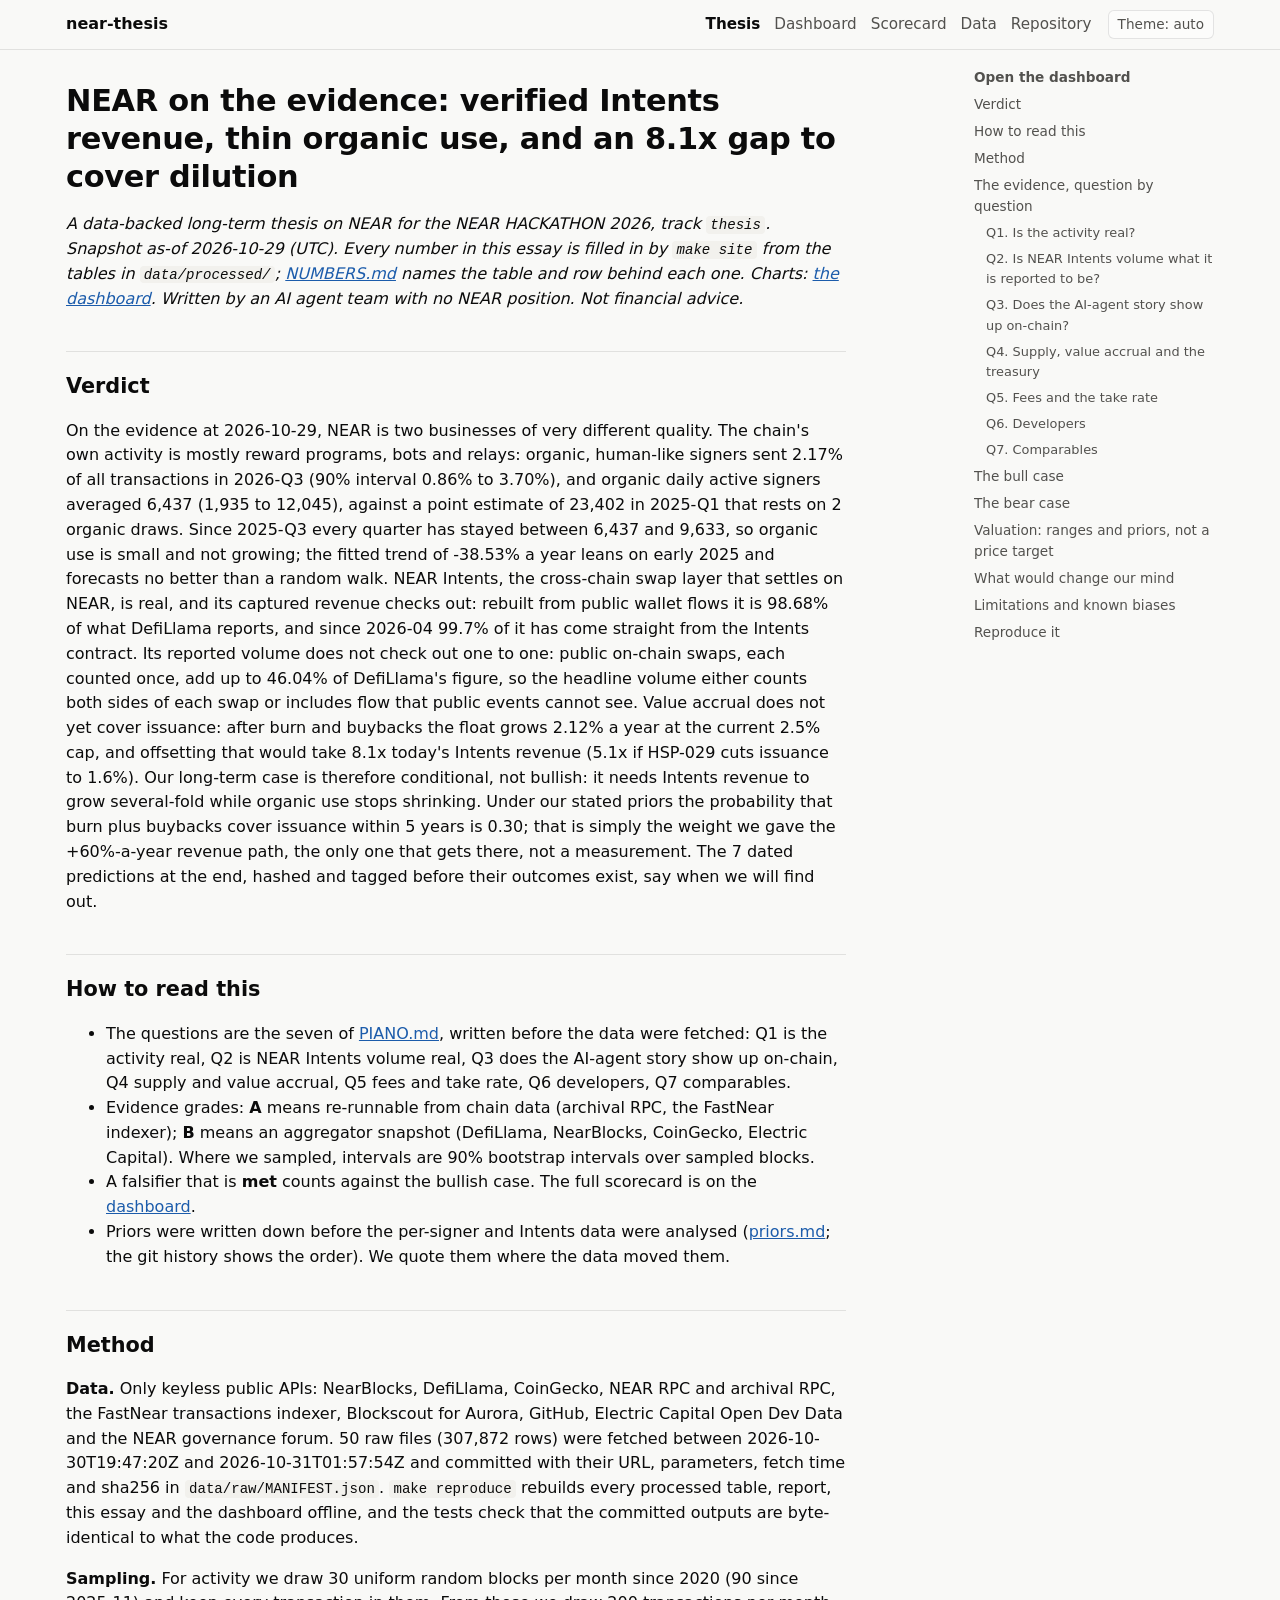
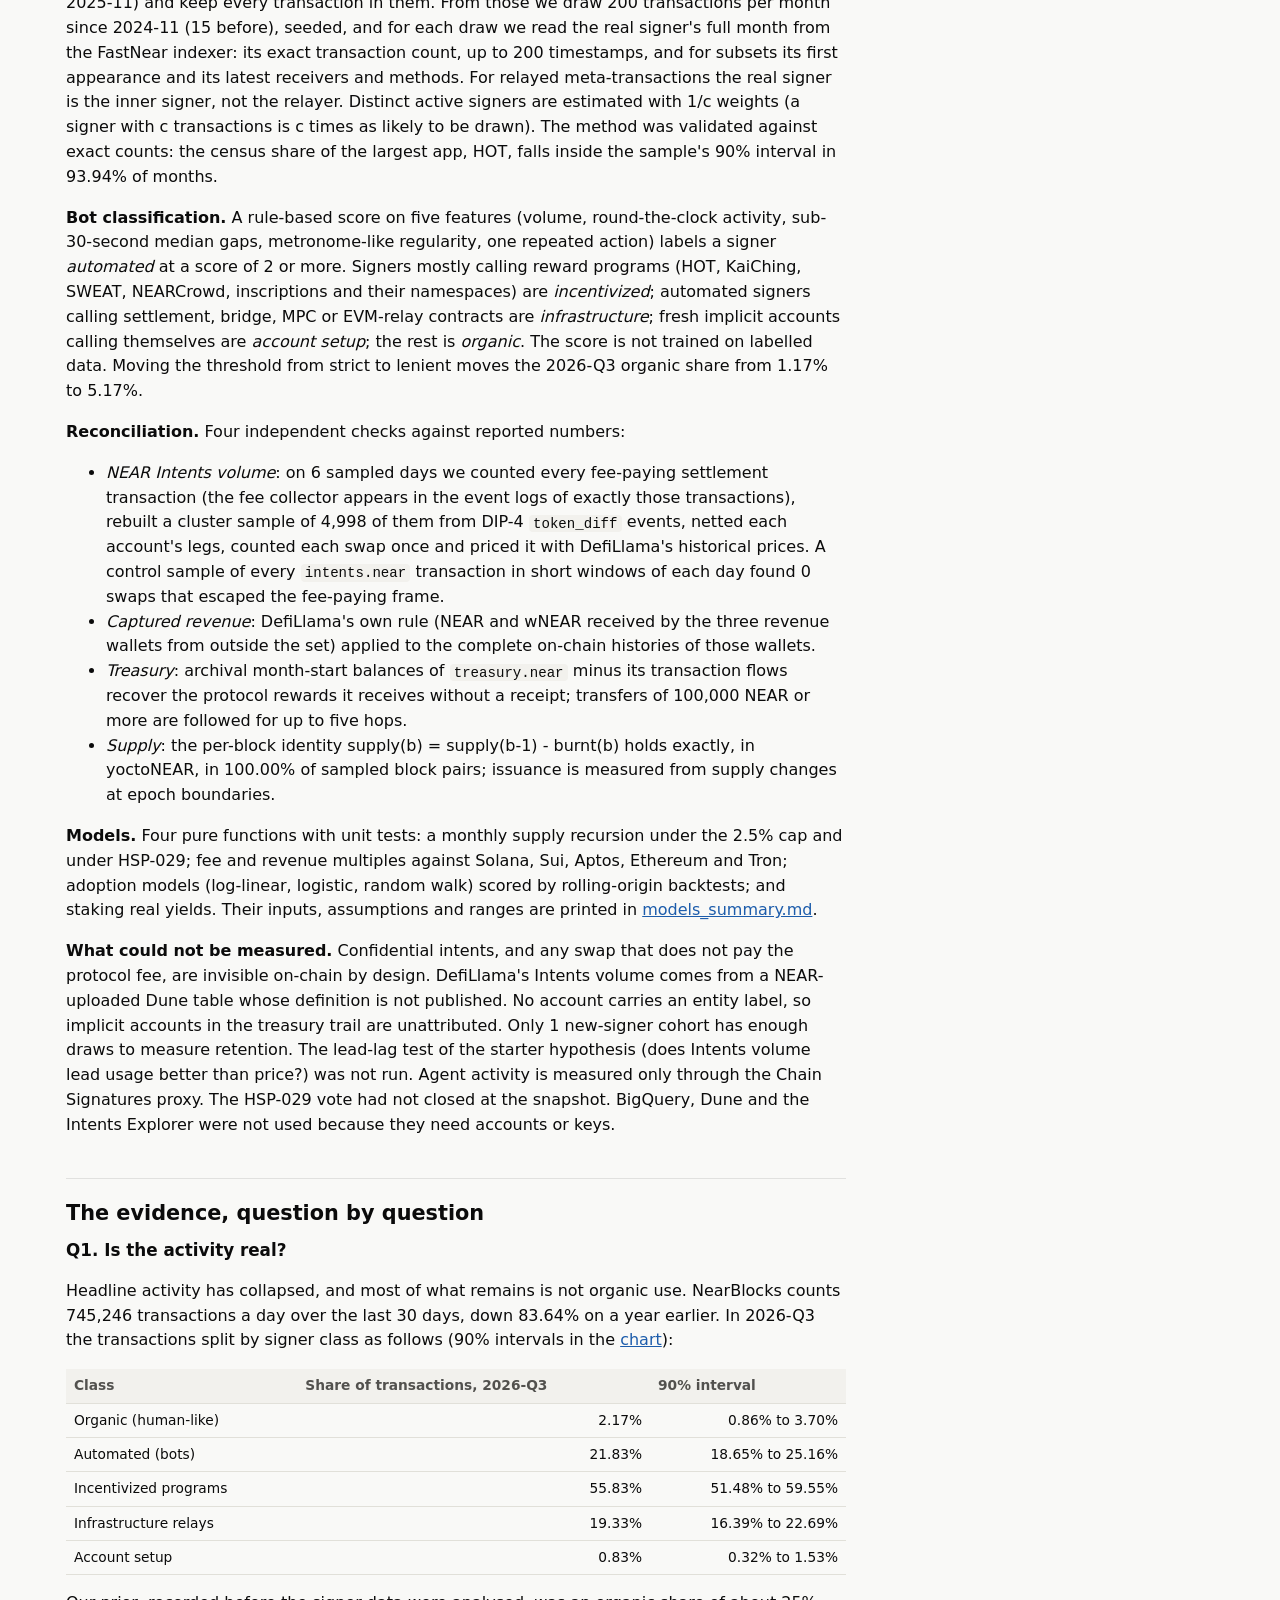
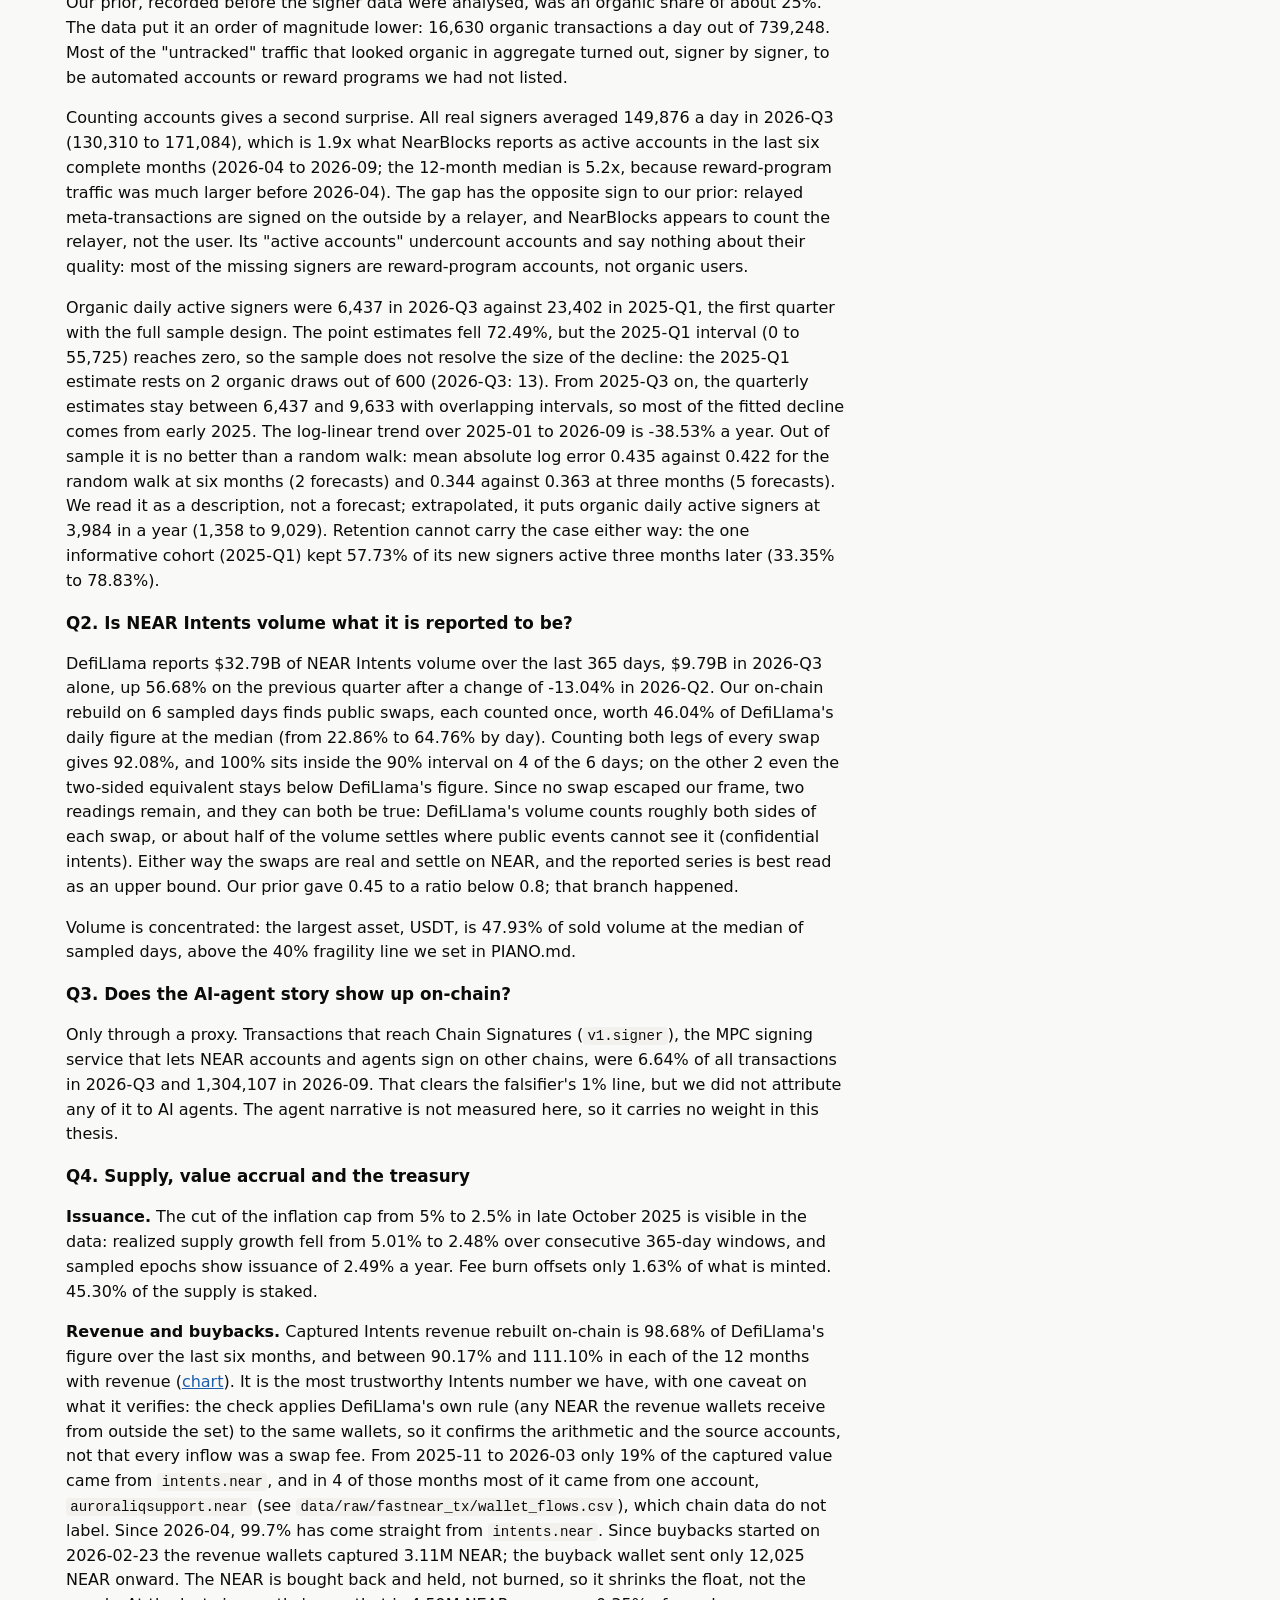
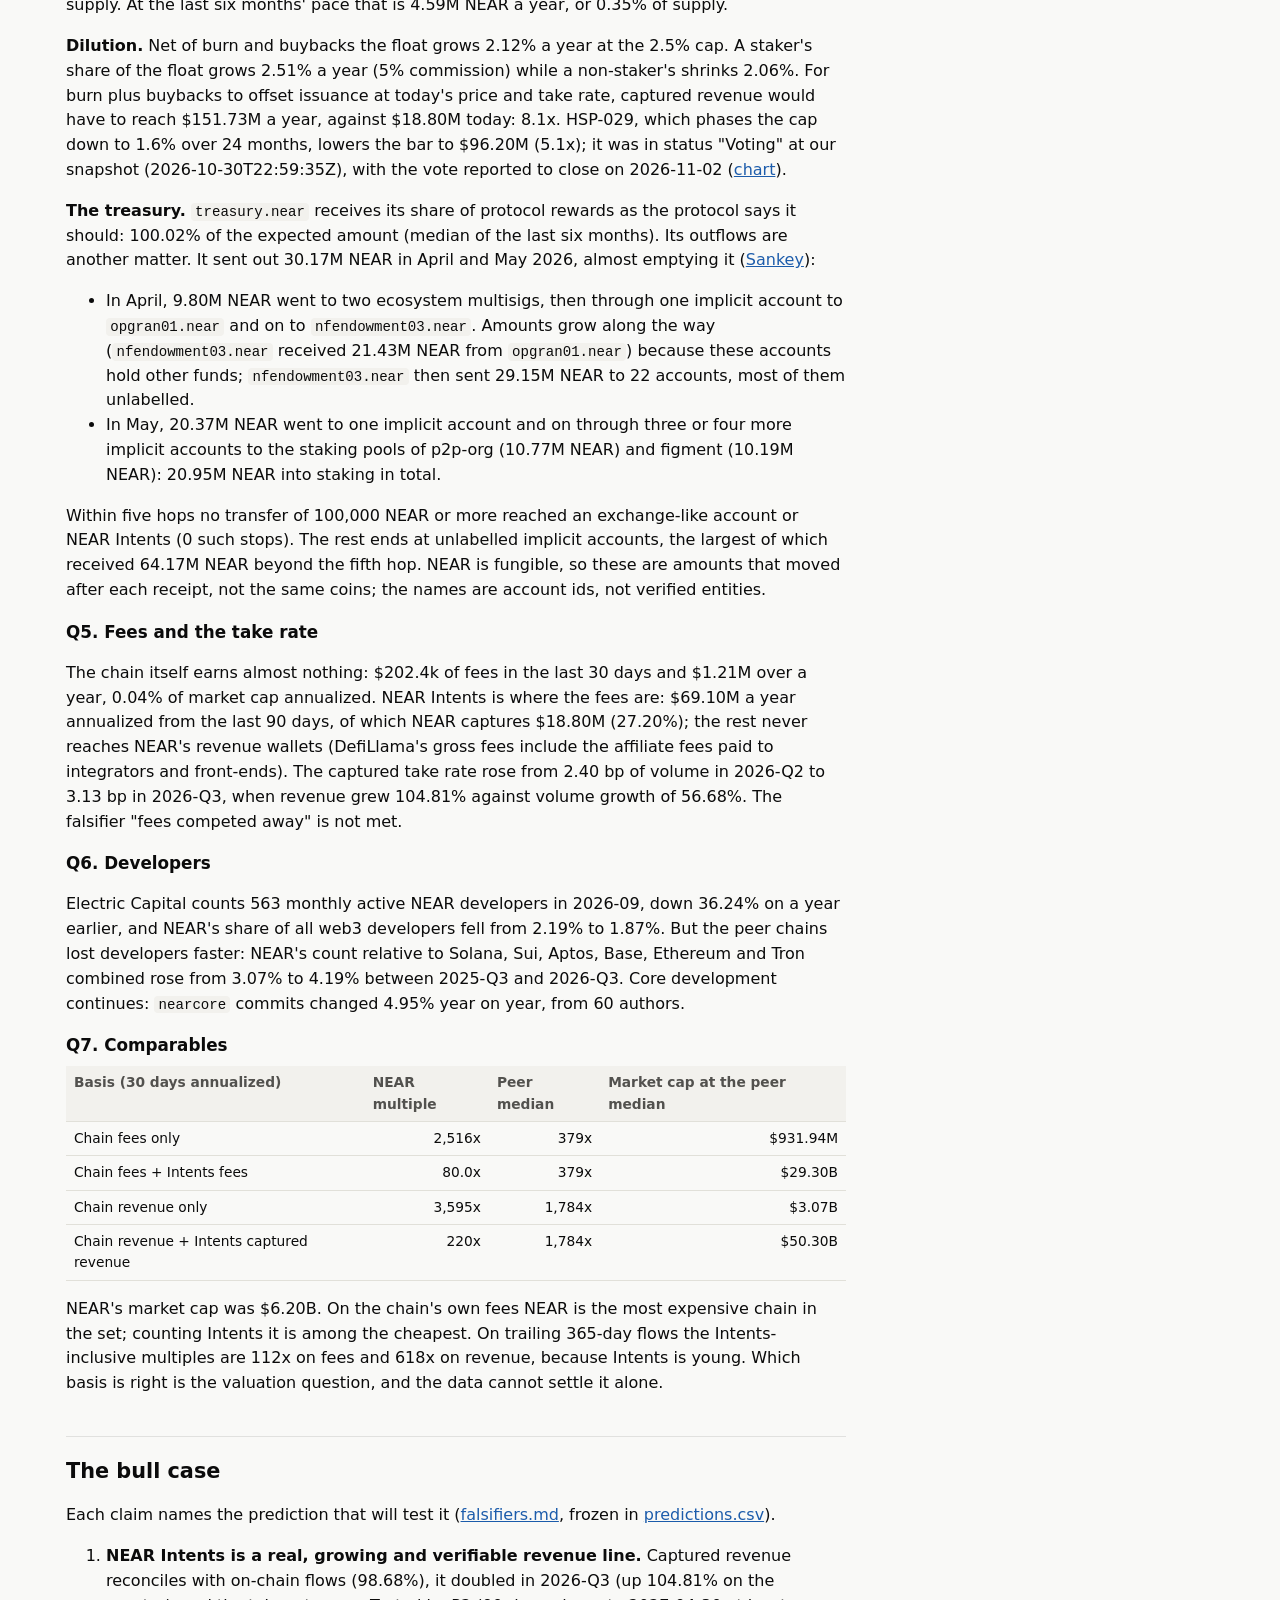
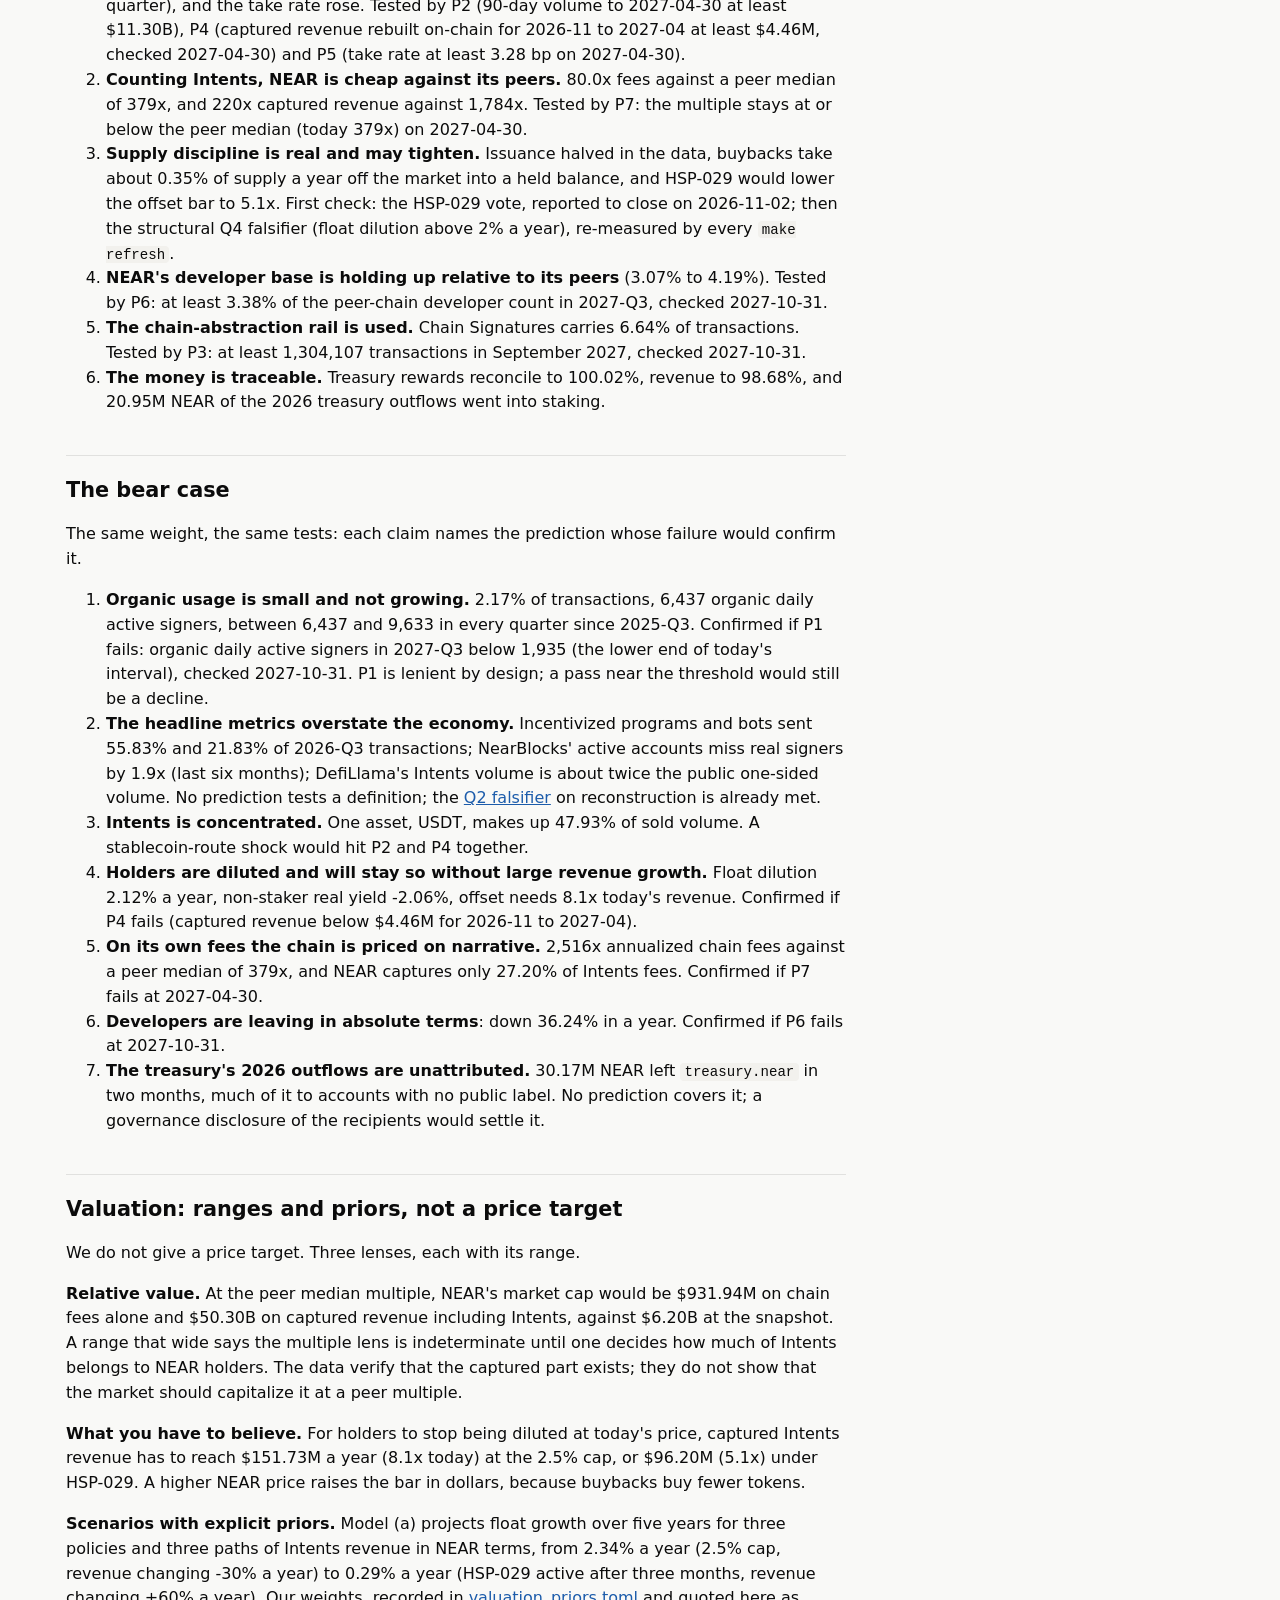
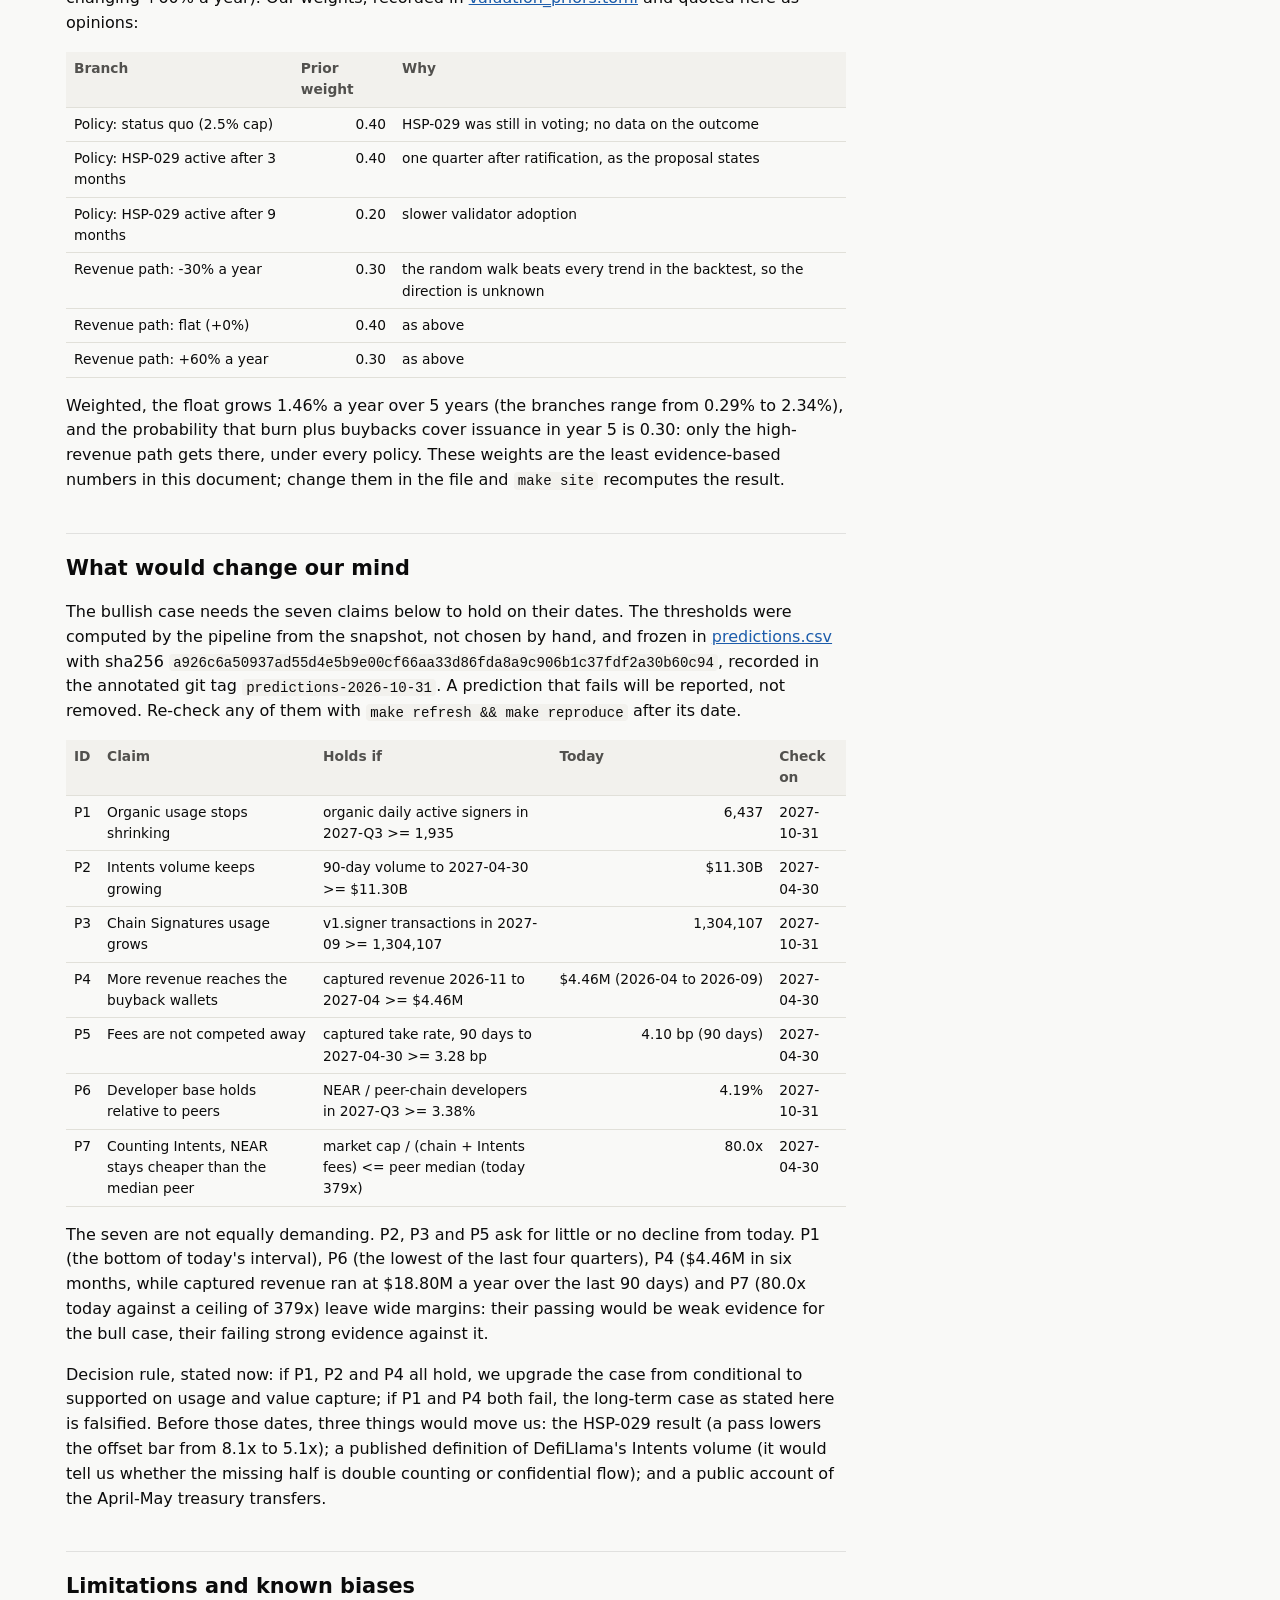
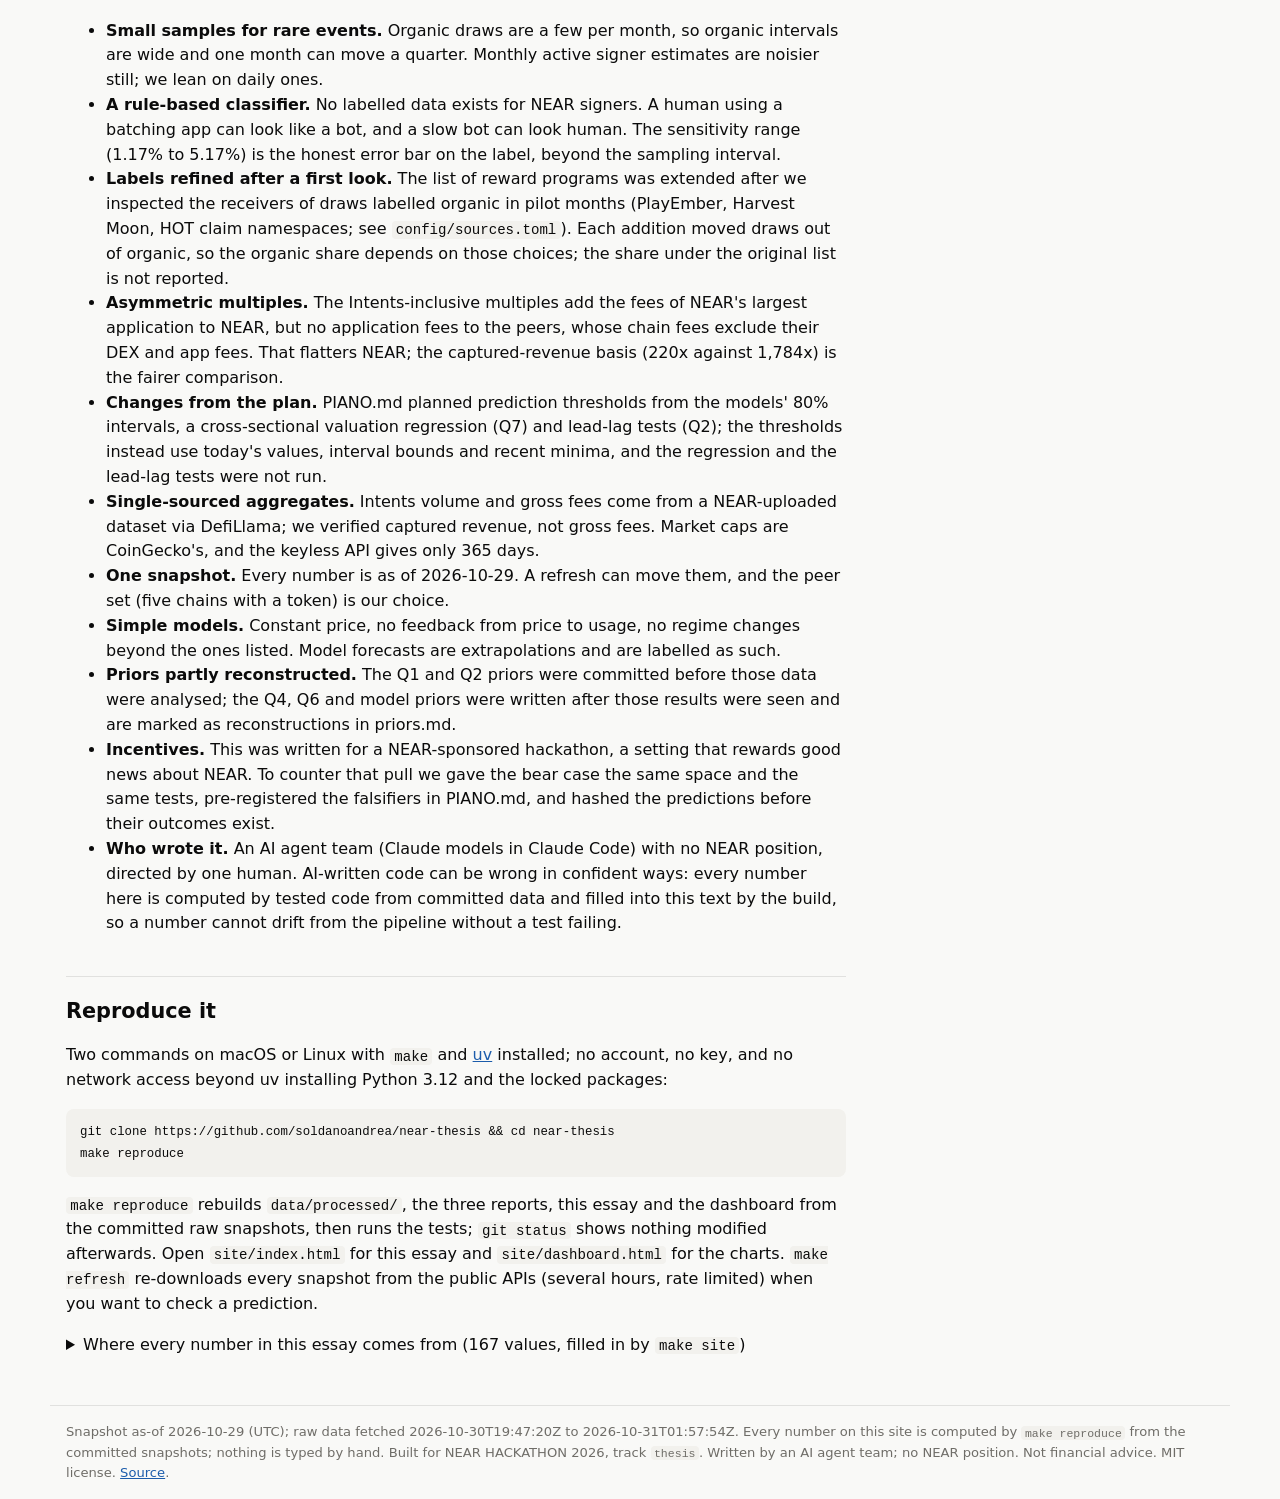
==== commit 1a9123b6: "Index the adoption model by calendar month and bound zero-draw intervals - phase2.run_adoption: t is" ====
--- a/site/index.html
+++ b/site/index.html
@@ -15,7 +15,7 @@
 <div class="doc"><article><h1 id="near-on-the-evidence-verified-intents-revenue-thin-organic-use-and-an-81x-gap-to-cover-dilution">NEAR on the evidence: verified Intents revenue, thin organic use, and an 8.1x gap to cover dilution</h1>
 <p><em>A data-backed long-term thesis on NEAR for the NEAR HACKATHON 2026, track <code>thesis</code>. Snapshot as-of 2026-10-29 (UTC). Every number in this essay is filled in by <code>make site</code> from the tables in <code>data/processed/</code>; <a href="https://github.com/soldanoandrea/near-thesis/blob/main/thesis/NUMBERS.md">NUMBERS.md</a> names the table and row behind each one. Charts: <a href="dashboard.html">the dashboard</a>. Written by an AI agent team with no NEAR position. Not financial advice.</em></p>
 <h2 id="verdict">Verdict</h2>
-<p>On the evidence at 2026-10-29, NEAR is two businesses of very different quality. The chain's own activity is mostly reward programs, bots and relays: organic, human-like signers sent 2.17% of all transactions in 2026-Q3 (90% interval 0.86% to 3.70%), and organic daily active signers averaged 6,437 (1,935 to 12,045), against a point estimate of 23,402 in 2025-Q1 that rests on 2 organic draws. Since 2025-Q3 every quarter has stayed between 6,437 and 9,633, so organic use is small and not growing; the fitted trend of -37.83% a year leans on early 2025 and forecasts only slightly better than a random walk. NEAR Intents, the cross-chain swap layer that settles on NEAR, is real, and its captured revenue checks out: rebuilt from public wallet flows it is 98.68% of what DefiLlama reports, and since 2026-04 99.7% of it has come straight from the Intents contract. Its reported volume does not check out one to one: public on-chain swaps, each counted once, add up to 46.04% of DefiLlama's figure, so the headline volume either counts both sides of each swap or includes flow that public events cannot see. Value accrual does not yet cover issuance: after burn and buybacks the float grows 2.12% a year at the current 2.5% cap, and offsetting that would take 8.1x today's Intents revenue (5.1x if HSP-029 cuts issuance to 1.6%). Our long-term case is therefore conditional, not bullish: it needs Intents revenue to grow several-fold while organic use stops shrinking. Under our stated priors the probability that burn plus buybacks cover issuance within 5 years is 0.30; that is simply the weight we gave the +60%-a-year revenue path, the only one that gets there, not a measurement. The 7 dated predictions at the end, hashed and tagged before their outcomes exist, say when we will find out.</p>
+<p>On the evidence at 2026-10-29, NEAR is two businesses of very different quality. The chain's own activity is mostly reward programs, bots and relays: organic, human-like signers sent 2.17% of all transactions in 2026-Q3 (90% interval 0.86% to 3.70%), and organic daily active signers averaged 6,437 (1,935 to 12,045), against a point estimate of 23,402 in 2025-Q1 that rests on 2 organic draws. Since 2025-Q3 every quarter has stayed between 6,437 and 9,633, so organic use is small and not growing; the fitted trend of -38.53% a year leans on early 2025 and forecasts no better than a random walk. NEAR Intents, the cross-chain swap layer that settles on NEAR, is real, and its captured revenue checks out: rebuilt from public wallet flows it is 98.68% of what DefiLlama reports, and since 2026-04 99.7% of it has come straight from the Intents contract. Its reported volume does not check out one to one: public on-chain swaps, each counted once, add up to 46.04% of DefiLlama's figure, so the headline volume either counts both sides of each swap or includes flow that public events cannot see. Value accrual does not yet cover issuance: after burn and buybacks the float grows 2.12% a year at the current 2.5% cap, and offsetting that would take 8.1x today's Intents revenue (5.1x if HSP-029 cuts issuance to 1.6%). Our long-term case is therefore conditional, not bullish: it needs Intents revenue to grow several-fold while organic use stops shrinking. Under our stated priors the probability that burn plus buybacks cover issuance within 5 years is 0.30; that is simply the weight we gave the +60%-a-year revenue path, the only one that gets there, not a measurement. The 7 dated predictions at the end, hashed and tagged before their outcomes exist, say when we will find out.</p>
 <h2 id="how-to-read-this">How to read this</h2>
 <ul><li>The questions are the seven of <a href="https://github.com/soldanoandrea/near-thesis/blob/main/PIANO.md">PIANO.md</a>, written before the data were fetched: Q1 is the activity real, Q2 is NEAR Intents volume real, Q3 does the AI-agent story show up on-chain, Q4 supply and value accrual, Q5 fees and take rate, Q6 developers, Q7 comparables.</li><li>Evidence grades: <strong>A</strong> means re-runnable from chain data (archival RPC, the FastNear indexer); <strong>B</strong> means an aggregator snapshot (DefiLlama, NearBlocks, CoinGecko, Electric Capital). Where we sampled, intervals are 90% bootstrap intervals over sampled blocks.</li><li>A falsifier that is <strong>met</strong> counts against the bullish case. The full scorecard is on the <a href="dashboard.html#scorecard">dashboard</a>.</li><li>Priors were written down before the per-signer and Intents data were analysed (<a href="https://github.com/soldanoandrea/near-thesis/blob/main/thesis/priors.md">priors.md</a>; the git history shows the order). We quote them where the data moved them.</li></ul>
 <h2 id="method">Method</h2>
@@ -32,7 +32,7 @@
 <div class="table-wrap"><table><thead><tr><th>Class</th><th>Share of transactions, 2026-Q3</th><th>90% interval</th></tr></thead><tbody><tr><td>Organic (human-like)</td><td class=num>2.17%</td><td class=num>0.86% to 3.70%</td></tr><tr><td>Automated (bots)</td><td class=num>21.83%</td><td class=num>18.65% to 25.16%</td></tr><tr><td>Incentivized programs</td><td class=num>55.83%</td><td class=num>51.48% to 59.55%</td></tr><tr><td>Infrastructure relays</td><td class=num>19.33%</td><td class=num>16.39% to 22.69%</td></tr><tr><td>Account setup</td><td class=num>0.83%</td><td class=num>0.32% to 1.53%</td></tr></tbody></table></div>
 <p>Our prior, recorded before the signer data were analysed, was an organic share of about 25%. The data put it an order of magnitude lower: 16,630 organic transactions a day out of 739,248. Most of the "untracked" traffic that looked organic in aggregate turned out, signer by signer, to be automated accounts or reward programs we had not listed.</p>
 <p>Counting accounts gives a second surprise. All real signers averaged 149,876 a day in 2026-Q3 (130,310 to 171,084), which is 1.9x what NearBlocks reports as active accounts in the last six complete months (2026-04 to 2026-09; the 12-month median is 5.2x, because reward-program traffic was much larger before 2026-04). The gap has the opposite sign to our prior: relayed meta-transactions are signed on the outside by a relayer, and NearBlocks appears to count the relayer, not the user. Its "active accounts" undercount accounts and say nothing about their quality: most of the missing signers are reward-program accounts, not organic users.</p>
-<p>Organic daily active signers were 6,437 in 2026-Q3 against 23,402 in 2025-Q1, the first quarter with the full sample design. The point estimates fell 72.49%, but the 2025-Q1 interval (0 to 55,725) reaches zero, so the sample does not resolve the size of the decline: the 2025-Q1 estimate rests on 2 organic draws out of 600 (2026-Q3: 13). From 2025-Q3 on, the quarterly estimates stay between 6,437 and 9,633 with overlapping intervals, so most of the fitted decline comes from early 2025. The log-linear trend over 2025-01 to 2026-09 is -37.83% a year. Out of sample it barely beats a random walk: mean absolute log error 0.404 against 0.422 at six months (2 forecasts) and 0.315 against 0.363 at three months (5 forecasts). We read it as a description, not a forecast; extrapolated, it puts organic daily active signers at 4,117 in a year (1,352 to 10,671). Retention cannot carry the case either way: the one informative cohort (2025-Q1) kept 57.73% of its new signers active three months later (33.35% to 78.83%).</p>
+<p>Organic daily active signers were 6,437 in 2026-Q3 against 23,402 in 2025-Q1, the first quarter with the full sample design. The point estimates fell 72.49%, but the 2025-Q1 interval (0 to 55,725) reaches zero, so the sample does not resolve the size of the decline: the 2025-Q1 estimate rests on 2 organic draws out of 600 (2026-Q3: 13). From 2025-Q3 on, the quarterly estimates stay between 6,437 and 9,633 with overlapping intervals, so most of the fitted decline comes from early 2025. The log-linear trend over 2025-01 to 2026-09 is -38.53% a year. Out of sample it is no better than a random walk: mean absolute log error 0.435 against 0.422 for the random walk at six months (2 forecasts) and 0.344 against 0.363 at three months (5 forecasts). We read it as a description, not a forecast; extrapolated, it puts organic daily active signers at 3,984 in a year (1,358 to 9,029). Retention cannot carry the case either way: the one informative cohort (2025-Q1) kept 57.73% of its new signers active three months later (33.35% to 78.83%).</p>
 <h3 id="q2-is-near-intents-volume-what-it-is-reported-to-be">Q2. Is NEAR Intents volume what it is reported to be?</h3>
 <p>DefiLlama reports $32.79B of NEAR Intents volume over the last 365 days, $9.79B in 2026-Q3 alone, up 56.68% on the previous quarter after a change of -13.04% in 2026-Q2. Our on-chain rebuild on 6 sampled days finds public swaps, each counted once, worth 46.04% of DefiLlama's daily figure at the median (from 22.86% to 64.76% by day). Counting both legs of every swap gives 92.08%, and 100% sits inside the 90% interval on 4 of the 6 days; on the other 2 even the two-sided equivalent stays below DefiLlama's figure. Since no swap escaped our frame, two readings remain, and they can both be true: DefiLlama's volume counts roughly both sides of each swap, or about half of the volume settles where public events cannot see it (confidential intents). Either way the swaps are real and settle on NEAR, and the reported series is best read as an upper bound. Our prior gave 0.45 to a ratio below 0.8; that branch happened.</p>
 <p>Volume is concentrated: the largest asset, USDT, is 47.93% of sold volume at the median of sampled days, above the 40% fragility line we set in PIANO.md.</p>
@@ -77,7 +77,7 @@
 <pre><code>git clone https://github.com/soldanoandrea/near-thesis &amp;&amp; cd near-thesis
 make reproduce</code></pre>
 <p><code>make reproduce</code> rebuilds <code>data/processed/</code>, the three reports, this essay and the dashboard from the committed raw snapshots, then runs the tests; <code>git status</code> shows nothing modified afterwards. Open <code>site/index.html</code> for this essay and <code>site/dashboard.html</code> for the charts. <code>make refresh</code> re-downloads every snapshot from the public APIs (several hours, rate limited) when you want to check a prediction.</p>
-<details id="numbers"><summary>Where every number in this essay comes from (167 values, filled in by <code>make site</code>)</summary><div class="table-wrap"><table><thead><tr><th>Key</th><th>Value</th><th>Source</th></tr></thead><tbody><tr><td><code>ma.net_zero_multiple.0.0249</code></td><td>8.072</td><td>data/processed/metrics_phase2.csv: metric_id = ma.net_zero_multiple.0.0249</td></tr><tr><td><code>in.as_of</code></td><td>2026-10-29</td><td>data/processed/model_inputs.csv: parameter = as_of</td></tr><tr><td><code>q1b.organic_tx_share</code></td><td>2.17% (0.86% to 3.70%)</td><td>data/processed/metrics_phase2.csv: metric_id = q1b.organic_tx_share</td></tr><tr><td><code>q1b.organic_das</code></td><td>6,437 (1,935 to 12,045)</td><td>data/processed/metrics_phase2.csv: metric_id = q1b.organic_das</td></tr><tr><td><code>q1b.organic_das_first_full_quarter</code></td><td>23,402 (0 to 55,725)</td><td>data/processed/metrics_phase2.csv: metric_id = q1b.organic_das_first_full_quarter</td></tr><tr><td><code>draws.2025q1.organic</code></td><td>2</td><td>data/processed/organic_draws.csv: account_label = organic, 2025-01 to 2025-03</td></tr><tr><td><code>oq.from2025q3.das_organic_min</code></td><td>6,437</td><td>data/processed/organic_quarterly.csv: min das_organic over the full quarters from 2025-Q3</td></tr><tr><td><code>oq.from2025q3.das_organic_max</code></td><td>9,633</td><td>data/processed/organic_quarterly.csv: max das_organic over the full quarters from 2025-Q3</td></tr><tr><td><code>mc.organic_das_trend</code></td><td>-37.83%</td><td>data/processed/metrics_phase2.csv: metric_id = mc.organic_das_trend</td></tr><tr><td><code>q4b.revenue_onchain_to_defillama</code></td><td>98.68%</td><td>data/processed/metrics_phase2.csv: metric_id = q4b.revenue_onchain_to_defillama</td></tr><tr><td><code>rev.src.recent.first_month</code></td><td>2026-04</td><td>data/processed/ledger_monthly.csv: first month of the recent window</td></tr><tr><td><code>rev.src_intents_share.recent</code></td><td>99.71%</td><td>data/processed/ledger_monthly.csv: USD share of revenue-rule NEAR inflows from intents.near, 2026-04 to 2026-10</td></tr><tr><td><code>q2b.ratio_sample_median</code></td><td>46.04%</td><td>data/processed/metrics_phase2.csv: metric_id = q2b.ratio_sample_median</td></tr><tr><td><code>sc.status_quo/base.1y.float_cagr</code></td><td>2.12%</td><td>data/processed/model_supply_scenarios.csv: scenario = status_quo/base, horizon_years = 1, float_growth_cagr</td></tr><tr><td><code>ma.net_zero_multiple.0.0159</code></td><td>5.118</td><td>data/processed/metrics_phase2.csv: metric_id = ma.net_zero_multiple.0.0159</td></tr><tr><td><code>vp.horizon</code></td><td>5</td><td>thesis/valuation_priors.toml: horizon_years</td></tr><tr><td><code>vp.p_offsets_cover</code></td><td>0.30</td><td>thesis/valuation_priors.toml weights x data/processed/model_supply_scenarios.csv (horizon 5): weight of branches with offsets_cover_issuance in year 5</td></tr><tr><td><code>par.revenue_change.high</code></td><td>60.00%</td><td>data/processed/model_supply_parameters.csv: scenario = status_quo/high, revenue_growth - 1 (per year)</td></tr><tr><td><code>pred.count</code></td><td>7</td><td>thesis/predictions.csv: rows</td></tr><tr><td><code>snap.files</code></td><td>50</td><td>data/raw/MANIFEST.json: files</td></tr><tr><td><code>snap.rows</code></td><td>307,872</td><td>data/raw/MANIFEST.json: sum of rows</td></tr><tr><td><code>snap.first_fetch</code></td><td>2026-10-30T19:47:20Z</td><td>data/raw/MANIFEST.json: earliest fetched_at_utc</td></tr><tr><td><code>snap.last_fetch</code></td><td>2026-10-31T01:57:54Z</td><td>data/raw/MANIFEST.json: latest fetched_at_utc</td></tr><tr><td><code>q1.sample_validation_hot</code></td><td>93.94%</td><td>data/processed/metrics_first_pass.csv: metric_id = q1.sample_validation_hot</td></tr><tr><td><code>q1b.organic_share_strict</code></td><td>1.17%</td><td>data/processed/metrics_phase2.csv: metric_id = q1b.organic_share_strict</td></tr><tr><td><code>q1b.organic_share_lenient</code></td><td>5.17%</td><td>data/processed/metrics_phase2.csv: metric_id = q1b.organic_share_lenient</td></tr><tr><td><code>ic.days</code></td><td>6</td><td>data/processed/intents_check_days.csv: rows (sampled days)</td></tr><tr><td><code>ic.sampled_txs</code></td><td>4,998</td><td>data/processed/intents_check_days.csv: sum(sampled_txs)</td></tr><tr><td><code>q2b.frame_check</code></td><td>0</td><td>data/processed/metrics_phase2.csv: metric_id = q2b.frame_check</td></tr><tr><td><code>q4.block_identity_pass_rate</code></td><td>100.00%</td><td>data/processed/metrics_first_pass.csv: metric_id = q4.block_identity_pass_rate</td></tr><tr><td><code>coh.informative_cohorts</code></td><td>1</td><td>data/processed/organic_cohorts.csv: cohorts with &gt;= 20 new-signer draws (group all, horizon 3)</td></tr><tr><td><code>q1.txns_30d_avg</code></td><td>745,246</td><td>data/processed/metrics_first_pass.csv: metric_id = q1.txns_30d_avg</td></tr><tr><td><code>q1.txns_30d_avg_yoy</code></td><td>-83.64%</td><td>data/processed/metrics_first_pass.csv: metric_id = q1.txns_30d_avg_yoy</td></tr><tr><td><code>oq.2026q3.share_organic</code></td><td>2.17% (0.86% to 3.70%)</td><td>data/processed/organic_quarterly.csv: quarter = 2026-Q3, tx_share_organic</td></tr><tr><td><code>oq.2026q3.share_automated</code></td><td>21.83% (18.65% to 25.16%)</td><td>data/processed/organic_quarterly.csv: quarter = 2026-Q3, tx_share_automated</td></tr><tr><td><code>oq.2026q3.share_incentivized</code></td><td>55.83% (51.48% to 59.55%)</td><td>data/processed/organic_quarterly.csv: quarter = 2026-Q3, tx_share_incentivized</td></tr><tr><td><code>oq.2026q3.share_infrastructure</code></td><td>19.33% (16.39% to 22.69%)</td><td>data/processed/organic_quarterly.csv: quarter = 2026-Q3, tx_share_infrastructure</td></tr><tr><td><code>oq.2026q3.share_account_setup</code></td><td>0.83% (0.32% to 1.53%)</td><td>data/processed/organic_quarterly.csv: quarter = 2026-Q3, tx_share_account_setup</td></tr><tr><td><code>q1b.organic_txs_per_day</code></td><td>16,630 (6,477 to 28,473)</td><td>data/processed/metrics_phase2.csv: metric_id = q1b.organic_txs_per_day</td></tr><tr><td><code>act.2026q3.nb_txns_per_day</code></td><td>739,248</td><td>data/processed/activity_monthly.csv: sum(nb_txns) / sum(nb_days), 2026-07 to 2026-09</td></tr><tr><td><code>q1b.all_das</code></td><td>149,876 (130,310 to 171,084)</td><td>data/processed/metrics_phase2.csv: metric_id = q1b.all_das</td></tr><tr><td><code>om.das_to_nearblocks.last6</code></td><td>1.9x</td><td>data/processed/organic_monthly.csv: median das_all_to_nearblocks, last six complete months</td></tr><tr><td><code>om.last6.first_month</code></td><td>2026-04</td><td>data/processed/organic_monthly.csv: first of the last six complete months</td></tr><tr><td><code>om.last6.last_month</code></td><td>2026-09</td><td>data/processed/organic_monthly.csv: last complete month</td></tr><tr><td><code>q1b.das_to_nearblocks</code></td><td>519.23%</td><td>data/processed/metrics_phase2.csv: metric_id = q1b.das_to_nearblocks</td></tr><tr><td><code>q1b.organic_das_change</code></td><td>-72.49%</td><td>data/processed/metrics_phase2.csv: metric_id = q1b.organic_das_change</td></tr><tr><td><code>draws.2025q1.all</code></td><td>600</td><td>data/processed/organic_draws.csv: rows, 2025-01 to 2025-03</td></tr><tr><td><code>draws.2026q3.organic</code></td><td>13</td><td>data/processed/organic_draws.csv: account_label = organic, 2026-07 to 2026-09</td></tr><tr><td><code>bt.das.loglinear.6m</code></td><td>0.404</td><td>data/processed/model_adoption_backtest.csv: organic_daily_active_signers_3m, loglinear, horizon 6</td></tr><tr><td><code>bt.das.naive.6m</code></td><td>0.422</td><td>data/processed/model_adoption_backtest.csv: organic_daily_active_signers_3m, naive, horizon 6</td></tr><tr><td><code>bt.das.loglinear.6m.n</code></td><td>2</td><td>data/processed/model_adoption_backtest.csv: organic_daily_active_signers_3m, loglinear, horizon 6, forecasts</td></tr><tr><td><code>bt.das.loglinear.3m</code></td><td>0.315</td><td>data/processed/model_adoption_backtest.csv: organic_daily_active_signers_3m, loglinear, horizon 3</td></tr><tr><td><code>bt.das.naive.3m</code></td><td>0.363</td><td>data/processed/model_adoption_backtest.csv: organic_daily_active_signers_3m, naive, horizon 3</td></tr><tr><td><code>bt.das.loglinear.3m.n</code></td><td>5</td><td>data/processed/model_adoption_backtest.csv: organic_daily_active_signers_3m, loglinear, horizon 3, forecasts</td></tr><tr><td><code>fc.das.12m</code></td><td>4,117 (1,352 to 10,671)</td><td>data/processed/model_adoption_forecasts.csv: organic_daily_active_signers_3m, loglinear, 12 months, p50 (p05-p95 as interval)</td></tr><tr><td><code>q1b.retention_3m_largest_cohort</code></td><td>57.73% (33.35% to 78.83%)</td><td>data/processed/metrics_phase2.csv: metric_id = q1b.retention_3m_largest_cohort</td></tr><tr><td><code>q2.intents_volume_usd_365d</code></td><td>$32.79B</td><td>data/processed/metrics_first_pass.csv: metric_id = q2.intents_volume_usd_365d</td></tr><tr><td><code>iq.2026q3.volume</code></td><td>$9.79B</td><td>data/processed/intents_quarterly.csv: quarter = 2026-Q3, volume</td></tr><tr><td><code>iq.2026q3.volume_qoq</code></td><td>56.68%</td><td>data/processed/intents_quarterly.csv: quarter = 2026-Q3, volume_qoq</td></tr><tr><td><code>iq.2026q2.volume_qoq</code></td><td>-13.04%</td><td>data/processed/intents_quarterly.csv: quarter = 2026-Q2, volume_qoq</td></tr><tr><td><code>ic.ratio_min</code></td><td>22.86%</td><td>data/processed/intents_check_days.csv: min ratio_sample_to_defillama</td></tr><tr><td><code>ic.ratio_max</code></td><td>64.76%</td><td>data/processed/intents_check_days.csv: max ratio_sample_to_defillama</td></tr><tr><td><code>q2b.ratio_two_sided_median</code></td><td>92.08%</td><td>data/processed/metrics_phase2.csv: metric_id = q2b.ratio_two_sided_median</td></tr><tr><td><code>ic.days_two_sided_ci_has_100</code></td><td>4</td><td>data/processed/intents_check_days.csv: days whose two-sided 90% CI contains 100%</td></tr><tr><td><code>ic.days_two_sided_below_100</code></td><td>2</td><td>data/processed/intents_check_days.csv: days whose two-sided 90% CI lies wholly below 100%</td></tr><tr><td><code>q2b.top_asset_share</code></td><td>47.93%</td><td>data/processed/metrics_phase2.csv: metric_id = q2b.top_asset_share</td></tr><tr><td><code>act.2026q3.chain_signatures_share</code></td><td>6.64%</td><td>data/processed/activity_monthly.csv: sum(census_v1_signer) / sum(nb_txns), 2026-07 to 2026-09</td></tr><tr><td><code>q.chain_signatures_txs_last_month</code></td><td>1,304,107</td><td>data/processed/metrics_first_pass.csv: metric_id = q.chain_signatures_txs_last_month</td></tr><tr><td><code>q4.supply_growth_prev_365d</code></td><td>5.01%</td><td>data/processed/metrics_first_pass.csv: metric_id = q4.supply_growth_prev_365d</td></tr><tr><td><code>q4.supply_growth_365d</code></td><td>2.48%</td><td>data/processed/metrics_first_pass.csv: metric_id = q4.supply_growth_365d</td></tr><tr><td><code>q4.mint_rate_365d</code></td><td>2.49%</td><td>data/processed/metrics_first_pass.csv: metric_id = q4.mint_rate_365d</td></tr><tr><td><code>q4.burn_to_mint_365d</code></td><td>1.63%</td><td>data/processed/metrics_first_pass.csv: metric_id = q4.burn_to_mint_365d</td></tr><tr><td><code>q4.staking_ratio_last_sample</code></td><td>45.30%</td><td>data/processed/metrics_first_pass.csv: metric_id = q4.staking_ratio_last_sample</td></tr><tr><td><code>rev.ratio_min</code></td><td>90.17%</td><td>data/processed/ledger_revenue_reconciliation.csv: min onchain_to_defillama</td></tr><tr><td><code>rev.ratio_max</code></td><td>111.10%</td><td>data/processed/ledger_revenue_reconciliation.csv: max onchain_to_defillama</td></tr><tr><td><code>rev.months</code></td><td>12</td><td>data/processed/ledger_revenue_reconciliation.csv: months with DefiLlama revenue &gt; $1k</td></tr><tr><td><code>rev.src.early.first_month</code></td><td>2025-11</td><td>data/processed/ledger_monthly.csv: first month of the early window</td></tr><tr><td><code>rev.src.early.last_month</code></td><td>2026-03</td><td>data/processed/ledger_monthly.csv: last month of the early window</td></tr><tr><td><code>rev.src_intents_share.early</code></td><td>19.31%</td><td>data/processed/ledger_monthly.csv: USD share of revenue-rule NEAR inflows from intents.near, 2025-11 to 2026-03</td></tr><tr><td><code>rev.months_mostly_other</code></td><td>4</td><td>data/processed/ledger_monthly.csv: months with DefiLlama revenue &gt; $1k in which under half of the captured NEAR came from intents.near</td></tr><tr><td><code>q4b.near_captured_since_buybacks</code></td><td>3.11M NEAR</td><td>data/processed/metrics_phase2.csv: metric_id = q4b.near_captured_since_buybacks</td></tr><tr><td><code>bb.sent_out</code></td><td>12,025 NEAR</td><td>data/processed/ledger_buyback_summary.csv: buyback_wallet_near_transfers_out_since_start</td></tr><tr><td><code>in.buyback_near_per_year_onchain</code></td><td>4.59M NEAR</td><td>data/processed/model_inputs.csv: parameter = buyback_near_per_year_onchain</td></tr><tr><td><code>in.buyback_yield_onchain</code></td><td>0.35%</td><td>data/processed/model_inputs.csv: parameter = buyback_yield_onchain</td></tr><tr><td><code>md.real_staker_yield</code></td><td>2.51%</td><td>data/processed/metrics_phase2.csv: metric_id = md.real_staker_yield</td></tr><tr><td><code>md.non_staker</code></td><td>-2.06%</td><td>data/processed/metrics_phase2.csv: metric_id = md.non_staker</td></tr><tr><td><code>nz.sq.required_revenue</code></td><td>$151.73M</td><td>data/processed/model_net_zero_grid.csv: current price and take rate, issuance_rate = 0.0249</td></tr><tr><td><code>in.intents_revenue_annualized_90d</code></td><td>$18.80M</td><td>data/processed/model_inputs.csv: parameter = intents_revenue_annualized_90d</td></tr><tr><td><code>nz.hsp.required_revenue</code></td><td>$96.20M</td><td>data/processed/model_net_zero_grid.csv: current price and take rate, issuance_rate = 0.0159</td></tr><tr><td><code>in.hsp029_status</code></td><td>Voting</td><td>data/processed/model_inputs.csv: parameter = hsp029_status</td></tr><tr><td><code>in.hsp029_snapshot_utc</code></td><td>2026-10-30T22:59:35Z</td><td>data/processed/model_inputs.csv: parameter = hsp029_snapshot_utc</td></tr><tr><td><code>q4b.treasury_rewards_check</code></td><td>100.02%</td><td>data/processed/metrics_phase2.csv: metric_id = q4b.treasury_rewards_check</td></tr><tr><td><code>q4b.treasury_outflows_since_apr</code></td><td>30.17M NEAR</td><td>data/processed/metrics_phase2.csv: metric_id = q4b.treasury_outflows_since_apr</td></tr><tr><td><code>tr.apr_tranche</code></td><td>9.80M NEAR</td><td>data/processed/ledger_treasury_outflows.csv: sum amount, 2026-04</td></tr><tr><td><code>tr.nfendowment03_received</code></td><td>21.43M NEAR</td><td>data/processed/ledger_trails.csv: account = nfendowment03.near, received_near</td></tr><tr><td><code>tr.nfendowment03_sent</code></td><td>29.15M NEAR</td><td>data/processed/ledger_trails.csv: account = nfendowment03.near, sum out_near</td></tr><tr><td><code>tr.nfendowment03_recipients</code></td><td>22</td><td>data/processed/ledger_trails.csv: account = nfendowment03.near, distinct NEAR counterparties</td></tr><tr><td><code>tr.may_tranche</code></td><td>20.37M NEAR</td><td>data/processed/ledger_treasury_outflows.csv: sum amount, 2026-05</td></tr><tr><td><code>tr.pool_p2p</code></td><td>10.77M NEAR</td><td>data/processed/ledger_trail_endpoints.csv: endpoint = p2p-org.poolv1.near</td></tr><tr><td><code>tr.pool_figment</code></td><td>10.19M NEAR</td><td>data/processed/ledger_trail_endpoints.csv: endpoint = figment.poolv1.near</td></tr><tr><td><code>q4b.trail_into_staking</code></td><td>20.95M NEAR</td><td>data/processed/metrics_phase2.csv: metric_id = q4b.trail_into_staking</td></tr><tr><td><code>tr.exchange_like_stops</code></td><td>0</td><td>data/processed/ledger_trails.csv: rows whose trail stops at an exchange-like account (busy_account) or goes into NEAR Intents</td></tr><tr><td><code>tr.largest_unfollowed</code></td><td>64.17M NEAR</td><td>data/processed/ledger_trail_endpoints.csv: largest &#x27;not followed&#x27; endpoint</td></tr><tr><td><code>q5.chain_fees_usd_30d</code></td><td>$202.4k</td><td>data/processed/metrics_first_pass.csv: metric_id = q5.chain_fees_usd_30d</td></tr><tr><td><code>q5.tx_fees_usd_365d</code></td><td>$1.21M</td><td>data/processed/metrics_first_pass.csv: metric_id = q5.tx_fees_usd_365d</td></tr><tr><td><code>q5.fees_to_mcap</code></td><td>0.04%</td><td>data/processed/metrics_first_pass.csv: metric_id = q5.fees_to_mcap</td></tr><tr><td><code>in.intents_fees_annualized_90d</code></td><td>$69.10M</td><td>data/processed/model_inputs.csv: parameter = intents_fees_annualized_90d</td></tr><tr><td><code>in.capture_share</code></td><td>27.20%</td><td>data/processed/model_inputs.csv: intents_revenue_annualized_90d / intents_fees_annualized_90d</td></tr><tr><td><code>iq.2026q2.revenue_take_rate</code></td><td>2.40 bp</td><td>data/processed/intents_quarterly.csv: quarter = 2026-Q2, revenue_take_rate</td></tr><tr><td><code>iq.2026q3.revenue_take_rate</code></td><td>3.13 bp</td><td>data/processed/intents_quarterly.csv: quarter = 2026-Q3, revenue_take_rate</td></tr><tr><td><code>iq.2026q3.revenue_qoq</code></td><td>104.81%</td><td>data/processed/intents_quarterly.csv: quarter = 2026-Q3, revenue_qoq</td></tr><tr><td><code>q6.near_mad</code></td><td>563</td><td>data/processed/metrics_phase2.csv: metric_id = q6.near_mad</td></tr><tr><td><code>q6.near_mad_yoy</code></td><td>-36.24%</td><td>data/processed/metrics_phase2.csv: metric_id = q6.near_mad_yoy</td></tr><tr><td><code>q6.near_share_year_before</code></td><td>2.19%</td><td>data/processed/metrics_phase2.csv: metric_id = q6.near_share_year_before</td></tr><tr><td><code>q6.near_share</code></td><td>1.87%</td><td>data/processed/metrics_phase2.csv: metric_id = q6.near_share</td></tr><tr><td><code>dev.2025q3.to_peers</code></td><td>3.07%</td><td>data/processed/dev_ecosystem_share_quarterly.csv: near, 2025-Q3, near_to_peer_set</td></tr><tr><td><code>dev.2026q3.to_peers</code></td><td>4.19%</td><td>data/processed/dev_ecosystem_share_quarterly.csv: near, 2026-Q3, near_to_peer_set</td></tr><tr><td><code>q6.nearcore_commits_change</code></td><td>4.95%</td><td>data/processed/metrics_phase2.csv: metric_id = q6.nearcore_commits_change</td></tr><tr><td><code>q6.nearcore_authors_last12</code></td><td>60</td><td>data/processed/metrics_phase2.csv: metric_id = q6.nearcore_authors_last12</td></tr><tr><td><code>mb.chain_fees</code></td><td>2,516</td><td>data/processed/metrics_phase2.csv: metric_id = mb.chain_fees</td></tr><tr><td><code>mv.chain_fees.30d_annualized.peer_median</code></td><td>379x</td><td>data/processed/model_multiples_near_vs_peers.csv: chain_fees.30d_annualized, peer_median</td></tr><tr><td><code>mv.chain_fees.30d_annualized.mcap_at_median</code></td><td>$931.94M</td><td>data/processed/model_multiples_near_vs_peers.csv: chain_fees.30d_annualized, implied_mcap_at_peer_median</td></tr><tr><td><code>mb.fees_plus_intents_fees</code></td><td>80.046</td><td>data/processed/metrics_phase2.csv: metric_id = mb.fees_plus_intents_fees</td></tr><tr><td><code>mv.fees_plus_intents_fees.30d_annualized.peer_median</code></td><td>379x</td><td>data/processed/model_multiples_near_vs_peers.csv: fees_plus_intents_fees.30d_annualized, peer_median</td></tr><tr><td><code>mv.fees_plus_intents_fees.30d_annualized.mcap_at_median</code></td><td>$29.30B</td><td>data/processed/model_multiples_near_vs_peers.csv: fees_plus_intents_fees.30d_annualized, implied_mcap_at_peer_median</td></tr><tr><td><code>mv.chain_revenue.30d_annualized.near</code></td><td>3,595x</td><td>data/processed/model_multiples_near_vs_peers.csv: chain_revenue.30d_annualized, near_multiple</td></tr><tr><td><code>mv.chain_revenue.30d_annualized.peer_median</code></td><td>1,784x</td><td>data/processed/model_multiples_near_vs_peers.csv: chain_revenue.30d_annualized, peer_median</td></tr><tr><td><code>mv.chain_revenue.30d_annualized.mcap_at_median</code></td><td>$3.07B</td><td>data/processed/model_multiples_near_vs_peers.csv: chain_revenue.30d_annualized, implied_mcap_at_peer_median</td></tr><tr><td><code>mb.revenue_plus_intents_revenue</code></td><td>220</td><td>data/processed/metrics_phase2.csv: metric_id = mb.revenue_plus_intents_revenue</td></tr><tr><td><code>mv.revenue_plus_intents_revenue.30d_annualized.peer_median</code></td><td>1,784x</td><td>data/processed/model_multiples_near_vs_peers.csv: revenue_plus_intents_revenue.30d_annualized, peer_median</td></tr><tr><td><code>mv.revenue_plus_intents_revenue.30d_annualized.mcap_at_median</code></td><td>$50.30B</td><td>data/processed/model_multiples_near_vs_peers.csv: revenue_plus_intents_revenue.30d_annualized, implied_mcap_at_peer_median</td></tr><tr><td><code>in.market_cap</code></td><td>$6.20B</td><td>data/processed/model_inputs.csv: parameter = market_cap</td></tr><tr><td><code>mv.fees_plus_intents_fees.365d.near</code></td><td>112x</td><td>data/processed/model_multiples_near_vs_peers.csv: fees_plus_intents_fees.365d, near_multiple</td></tr><tr><td><code>mv.revenue_plus_intents_revenue.365d.near</code></td><td>618x</td><td>data/processed/model_multiples_near_vs_peers.csv: revenue_plus_intents_revenue.365d, near_multiple</td></tr><tr><td><code>pred.P2.date</code></td><td>2027-04-30</td><td>thesis/predictions.csv: P2, check_date</td></tr><tr><td><code>pred.P2.threshold</code></td><td>$11.30B</td><td>thesis/predictions.csv: P2, threshold</td></tr><tr><td><code>pred.P4.threshold</code></td><td>$4.46M</td><td>thesis/predictions.csv: P4, threshold</td></tr><tr><td><code>pred.P4.date</code></td><td>2027-04-30</td><td>thesis/predictions.csv: P4, check_date</td></tr><tr><td><code>pred.P5.threshold</code></td><td>3.28 bp</td><td>thesis/predictions.csv: P5, threshold</td></tr><tr><td><code>pred.P5.date</code></td><td>2027-04-30</td><td>thesis/predictions.csv: P5, check_date</td></tr><tr><td><code>pred.P7.threshold</code></td><td>379x</td><td>thesis/predictions.csv: P7, threshold</td></tr><tr><td><code>pred.P7.date</code></td><td>2027-04-30</td><td>thesis/predictions.csv: P7, check_date</td></tr><tr><td><code>pred.P6.threshold</code></td><td>3.38%</td><td>thesis/predictions.csv: P6, threshold</td></tr><tr><td><code>pred.P6.date</code></td><td>2027-10-31</td><td>thesis/predictions.csv: P6, check_date</td></tr><tr><td><code>pred.P3.threshold</code></td><td>1,304,107</td><td>thesis/predictions.csv: P3, threshold</td></tr><tr><td><code>pred.P3.date</code></td><td>2027-10-31</td><td>thesis/predictions.csv: P3, check_date</td></tr><tr><td><code>pred.P1.threshold</code></td><td>1,935</td><td>thesis/predictions.csv: P1, threshold</td></tr><tr><td><code>pred.P1.date</code></td><td>2027-10-31</td><td>thesis/predictions.csv: P1, check_date</td></tr><tr><td><code>sc.status_quo/low.5y.float_cagr</code></td><td>2.34%</td><td>data/processed/model_supply_scenarios.csv: scenario = status_quo/low, horizon_years = 5, float_growth_cagr</td></tr><tr><td><code>par.revenue_change.low</code></td><td>-30.00%</td><td>data/processed/model_supply_parameters.csv: scenario = status_quo/low, revenue_growth - 1 (per year)</td></tr><tr><td><code>sc.hsp029_act3m/high.5y.float_cagr</code></td><td>0.29%</td><td>data/processed/model_supply_scenarios.csv: scenario = hsp029_act3m/high, horizon_years = 5, float_growth_cagr</td></tr><tr><td><code>vp.policy.status_quo</code></td><td>0.40</td><td>thesis/valuation_priors.toml: [policy] status_quo</td></tr><tr><td><code>vp.policy.hsp029_act3m</code></td><td>0.40</td><td>thesis/valuation_priors.toml: [policy] hsp029_act3m</td></tr><tr><td><code>vp.policy.hsp029_act9m</code></td><td>0.20</td><td>thesis/valuation_priors.toml: [policy] hsp029_act9m</td></tr><tr><td><code>vp.revenue.low</code></td><td>0.30</td><td>thesis/valuation_priors.toml: [revenue_path] low</td></tr><tr><td><code>par.revenue_change.base</code></td><td>0.00%</td><td>data/processed/model_supply_parameters.csv: scenario = status_quo/base, revenue_growth - 1 (per year)</td></tr><tr><td><code>vp.revenue.base</code></td><td>0.40</td><td>thesis/valuation_priors.toml: [revenue_path] base</td></tr><tr><td><code>vp.revenue.high</code></td><td>0.30</td><td>thesis/valuation_priors.toml: [revenue_path] high</td></tr><tr><td><code>vp.float_cagr_expected</code></td><td>1.46% (0.29% to 2.34%)</td><td>thesis/valuation_priors.toml weights x data/processed/model_supply_scenarios.csv (horizon 5): probability-weighted float_growth_cagr</td></tr><tr><td><code>pred.sha256</code></td><td>a926c6a50937ad55d4e5b9e00cf66aa33d86fda8a9c906b1c37fdf2a30b60c94</td><td>sha256 of thesis/predictions.csv</td></tr><tr><td><code>pred.P1.current</code></td><td>6,437</td><td>thesis/predictions.csv: P1, current_value</td></tr><tr><td><code>pred.P2.current</code></td><td>$11.30B</td><td>thesis/predictions.csv: P2, current_value</td></tr><tr><td><code>pred.P3.current</code></td><td>1,304,107</td><td>thesis/predictions.csv: P3, current_value</td></tr><tr><td><code>pred.P4.current</code></td><td>$4.46M</td><td>thesis/predictions.csv: P4, current_value</td></tr><tr><td><code>pred.P5.current</code></td><td>4.10 bp</td><td>thesis/predictions.csv: P5, current_value</td></tr><tr><td><code>pred.P6.current</code></td><td>4.19%</td><td>thesis/predictions.csv: P6, current_value</td></tr><tr><td><code>pred.P7.current</code></td><td>80.0x</td><td>thesis/predictions.csv: P7, current_value</td></tr></tbody></table></div></details></article><nav class="toc" aria-label="Contents"><a href="dashboard.html"><b>Open the dashboard</b></a><a class="l2" href="#verdict">Verdict</a><a class="l2" href="#how-to-read-this">How to read this</a><a class="l2" href="#method">Method</a><a class="l2" href="#the-evidence-question-by-question">The evidence, question by question</a><a class="l3" href="#q1-is-the-activity-real">Q1. Is the activity real?</a><a class="l3" href="#q2-is-near-intents-volume-what-it-is-reported-to-be">Q2. Is NEAR Intents volume what it is reported to be?</a><a class="l3" href="#q3-does-the-ai-agent-story-show-up-on-chain">Q3. Does the AI-agent story show up on-chain?</a><a class="l3" href="#q4-supply-value-accrual-and-the-treasury">Q4. Supply, value accrual and the treasury</a><a class="l3" href="#q5-fees-and-the-take-rate">Q5. Fees and the take rate</a><a class="l3" href="#q6-developers">Q6. Developers</a><a class="l3" href="#q7-comparables">Q7. Comparables</a><a class="l2" href="#the-bull-case">The bull case</a><a class="l2" href="#the-bear-case">The bear case</a><a class="l2" href="#valuation-ranges-and-priors-not-a-price-target">Valuation: ranges and priors, not a price target</a><a class="l2" href="#what-would-change-our-mind">What would change our mind</a><a class="l2" href="#limitations-and-known-biases">Limitations and known biases</a><a class="l2" href="#reproduce-it">Reproduce it</a></nav></div>
+<details id="numbers"><summary>Where every number in this essay comes from (167 values, filled in by <code>make site</code>)</summary><div class="table-wrap"><table><thead><tr><th>Key</th><th>Value</th><th>Source</th></tr></thead><tbody><tr><td><code>ma.net_zero_multiple.0.0249</code></td><td>8.072</td><td>data/processed/metrics_phase2.csv: metric_id = ma.net_zero_multiple.0.0249</td></tr><tr><td><code>in.as_of</code></td><td>2026-10-29</td><td>data/processed/model_inputs.csv: parameter = as_of</td></tr><tr><td><code>q1b.organic_tx_share</code></td><td>2.17% (0.86% to 3.70%)</td><td>data/processed/metrics_phase2.csv: metric_id = q1b.organic_tx_share</td></tr><tr><td><code>q1b.organic_das</code></td><td>6,437 (1,935 to 12,045)</td><td>data/processed/metrics_phase2.csv: metric_id = q1b.organic_das</td></tr><tr><td><code>q1b.organic_das_first_full_quarter</code></td><td>23,402 (0 to 55,725)</td><td>data/processed/metrics_phase2.csv: metric_id = q1b.organic_das_first_full_quarter</td></tr><tr><td><code>draws.2025q1.organic</code></td><td>2</td><td>data/processed/organic_draws.csv: account_label = organic, 2025-01 to 2025-03</td></tr><tr><td><code>oq.from2025q3.das_organic_min</code></td><td>6,437</td><td>data/processed/organic_quarterly.csv: min das_organic over the full quarters from 2025-Q3</td></tr><tr><td><code>oq.from2025q3.das_organic_max</code></td><td>9,633</td><td>data/processed/organic_quarterly.csv: max das_organic over the full quarters from 2025-Q3</td></tr><tr><td><code>mc.organic_das_trend</code></td><td>-38.53%</td><td>data/processed/metrics_phase2.csv: metric_id = mc.organic_das_trend</td></tr><tr><td><code>q4b.revenue_onchain_to_defillama</code></td><td>98.68%</td><td>data/processed/metrics_phase2.csv: metric_id = q4b.revenue_onchain_to_defillama</td></tr><tr><td><code>rev.src.recent.first_month</code></td><td>2026-04</td><td>data/processed/ledger_monthly.csv: first month of the recent window</td></tr><tr><td><code>rev.src_intents_share.recent</code></td><td>99.71%</td><td>data/processed/ledger_monthly.csv: USD share of revenue-rule NEAR inflows from intents.near, 2026-04 to 2026-10</td></tr><tr><td><code>q2b.ratio_sample_median</code></td><td>46.04%</td><td>data/processed/metrics_phase2.csv: metric_id = q2b.ratio_sample_median</td></tr><tr><td><code>sc.status_quo/base.1y.float_cagr</code></td><td>2.12%</td><td>data/processed/model_supply_scenarios.csv: scenario = status_quo/base, horizon_years = 1, float_growth_cagr</td></tr><tr><td><code>ma.net_zero_multiple.0.0159</code></td><td>5.118</td><td>data/processed/metrics_phase2.csv: metric_id = ma.net_zero_multiple.0.0159</td></tr><tr><td><code>vp.horizon</code></td><td>5</td><td>thesis/valuation_priors.toml: horizon_years</td></tr><tr><td><code>vp.p_offsets_cover</code></td><td>0.30</td><td>thesis/valuation_priors.toml weights x data/processed/model_supply_scenarios.csv (horizon 5): weight of branches with offsets_cover_issuance in year 5</td></tr><tr><td><code>par.revenue_change.high</code></td><td>60.00%</td><td>data/processed/model_supply_parameters.csv: scenario = status_quo/high, revenue_growth - 1 (per year)</td></tr><tr><td><code>pred.count</code></td><td>7</td><td>thesis/predictions.csv: rows</td></tr><tr><td><code>snap.files</code></td><td>50</td><td>data/raw/MANIFEST.json: files</td></tr><tr><td><code>snap.rows</code></td><td>307,872</td><td>data/raw/MANIFEST.json: sum of rows</td></tr><tr><td><code>snap.first_fetch</code></td><td>2026-10-30T19:47:20Z</td><td>data/raw/MANIFEST.json: earliest fetched_at_utc</td></tr><tr><td><code>snap.last_fetch</code></td><td>2026-10-31T01:57:54Z</td><td>data/raw/MANIFEST.json: latest fetched_at_utc</td></tr><tr><td><code>q1.sample_validation_hot</code></td><td>93.94%</td><td>data/processed/metrics_first_pass.csv: metric_id = q1.sample_validation_hot</td></tr><tr><td><code>q1b.organic_share_strict</code></td><td>1.17%</td><td>data/processed/metrics_phase2.csv: metric_id = q1b.organic_share_strict</td></tr><tr><td><code>q1b.organic_share_lenient</code></td><td>5.17%</td><td>data/processed/metrics_phase2.csv: metric_id = q1b.organic_share_lenient</td></tr><tr><td><code>ic.days</code></td><td>6</td><td>data/processed/intents_check_days.csv: rows (sampled days)</td></tr><tr><td><code>ic.sampled_txs</code></td><td>4,998</td><td>data/processed/intents_check_days.csv: sum(sampled_txs)</td></tr><tr><td><code>q2b.frame_check</code></td><td>0</td><td>data/processed/metrics_phase2.csv: metric_id = q2b.frame_check</td></tr><tr><td><code>q4.block_identity_pass_rate</code></td><td>100.00%</td><td>data/processed/metrics_first_pass.csv: metric_id = q4.block_identity_pass_rate</td></tr><tr><td><code>coh.informative_cohorts</code></td><td>1</td><td>data/processed/organic_cohorts.csv: cohorts with &gt;= 20 new-signer draws (group all, horizon 3)</td></tr><tr><td><code>q1.txns_30d_avg</code></td><td>745,246</td><td>data/processed/metrics_first_pass.csv: metric_id = q1.txns_30d_avg</td></tr><tr><td><code>q1.txns_30d_avg_yoy</code></td><td>-83.64%</td><td>data/processed/metrics_first_pass.csv: metric_id = q1.txns_30d_avg_yoy</td></tr><tr><td><code>oq.2026q3.share_organic</code></td><td>2.17% (0.86% to 3.70%)</td><td>data/processed/organic_quarterly.csv: quarter = 2026-Q3, tx_share_organic</td></tr><tr><td><code>oq.2026q3.share_automated</code></td><td>21.83% (18.65% to 25.16%)</td><td>data/processed/organic_quarterly.csv: quarter = 2026-Q3, tx_share_automated</td></tr><tr><td><code>oq.2026q3.share_incentivized</code></td><td>55.83% (51.48% to 59.55%)</td><td>data/processed/organic_quarterly.csv: quarter = 2026-Q3, tx_share_incentivized</td></tr><tr><td><code>oq.2026q3.share_infrastructure</code></td><td>19.33% (16.39% to 22.69%)</td><td>data/processed/organic_quarterly.csv: quarter = 2026-Q3, tx_share_infrastructure</td></tr><tr><td><code>oq.2026q3.share_account_setup</code></td><td>0.83% (0.32% to 1.53%)</td><td>data/processed/organic_quarterly.csv: quarter = 2026-Q3, tx_share_account_setup</td></tr><tr><td><code>q1b.organic_txs_per_day</code></td><td>16,630 (6,477 to 28,473)</td><td>data/processed/metrics_phase2.csv: metric_id = q1b.organic_txs_per_day</td></tr><tr><td><code>act.2026q3.nb_txns_per_day</code></td><td>739,248</td><td>data/processed/activity_monthly.csv: sum(nb_txns) / sum(nb_days), 2026-07 to 2026-09</td></tr><tr><td><code>q1b.all_das</code></td><td>149,876 (130,310 to 171,084)</td><td>data/processed/metrics_phase2.csv: metric_id = q1b.all_das</td></tr><tr><td><code>om.das_to_nearblocks.last6</code></td><td>1.9x</td><td>data/processed/organic_monthly.csv: median das_all_to_nearblocks, last six complete months</td></tr><tr><td><code>om.last6.first_month</code></td><td>2026-04</td><td>data/processed/organic_monthly.csv: first of the last six complete months</td></tr><tr><td><code>om.last6.last_month</code></td><td>2026-09</td><td>data/processed/organic_monthly.csv: last complete month</td></tr><tr><td><code>q1b.das_to_nearblocks</code></td><td>519.23%</td><td>data/processed/metrics_phase2.csv: metric_id = q1b.das_to_nearblocks</td></tr><tr><td><code>q1b.organic_das_change</code></td><td>-72.49%</td><td>data/processed/metrics_phase2.csv: metric_id = q1b.organic_das_change</td></tr><tr><td><code>draws.2025q1.all</code></td><td>600</td><td>data/processed/organic_draws.csv: rows, 2025-01 to 2025-03</td></tr><tr><td><code>draws.2026q3.organic</code></td><td>13</td><td>data/processed/organic_draws.csv: account_label = organic, 2026-07 to 2026-09</td></tr><tr><td><code>bt.das.loglinear.6m</code></td><td>0.435</td><td>data/processed/model_adoption_backtest.csv: organic_daily_active_signers_3m, loglinear, horizon 6</td></tr><tr><td><code>bt.das.naive.6m</code></td><td>0.422</td><td>data/processed/model_adoption_backtest.csv: organic_daily_active_signers_3m, naive, horizon 6</td></tr><tr><td><code>bt.das.loglinear.6m.n</code></td><td>2</td><td>data/processed/model_adoption_backtest.csv: organic_daily_active_signers_3m, loglinear, horizon 6, forecasts</td></tr><tr><td><code>bt.das.loglinear.3m</code></td><td>0.344</td><td>data/processed/model_adoption_backtest.csv: organic_daily_active_signers_3m, loglinear, horizon 3</td></tr><tr><td><code>bt.das.naive.3m</code></td><td>0.363</td><td>data/processed/model_adoption_backtest.csv: organic_daily_active_signers_3m, naive, horizon 3</td></tr><tr><td><code>bt.das.loglinear.3m.n</code></td><td>5</td><td>data/processed/model_adoption_backtest.csv: organic_daily_active_signers_3m, loglinear, horizon 3, forecasts</td></tr><tr><td><code>fc.das.12m</code></td><td>3,984 (1,358 to 9,029)</td><td>data/processed/model_adoption_forecasts.csv: organic_daily_active_signers_3m, loglinear, 12 months, p50 (p05-p95 as interval)</td></tr><tr><td><code>q1b.retention_3m_largest_cohort</code></td><td>57.73% (33.35% to 78.83%)</td><td>data/processed/metrics_phase2.csv: metric_id = q1b.retention_3m_largest_cohort</td></tr><tr><td><code>q2.intents_volume_usd_365d</code></td><td>$32.79B</td><td>data/processed/metrics_first_pass.csv: metric_id = q2.intents_volume_usd_365d</td></tr><tr><td><code>iq.2026q3.volume</code></td><td>$9.79B</td><td>data/processed/intents_quarterly.csv: quarter = 2026-Q3, volume</td></tr><tr><td><code>iq.2026q3.volume_qoq</code></td><td>56.68%</td><td>data/processed/intents_quarterly.csv: quarter = 2026-Q3, volume_qoq</td></tr><tr><td><code>iq.2026q2.volume_qoq</code></td><td>-13.04%</td><td>data/processed/intents_quarterly.csv: quarter = 2026-Q2, volume_qoq</td></tr><tr><td><code>ic.ratio_min</code></td><td>22.86%</td><td>data/processed/intents_check_days.csv: min ratio_sample_to_defillama</td></tr><tr><td><code>ic.ratio_max</code></td><td>64.76%</td><td>data/processed/intents_check_days.csv: max ratio_sample_to_defillama</td></tr><tr><td><code>q2b.ratio_two_sided_median</code></td><td>92.08%</td><td>data/processed/metrics_phase2.csv: metric_id = q2b.ratio_two_sided_median</td></tr><tr><td><code>ic.days_two_sided_ci_has_100</code></td><td>4</td><td>data/processed/intents_check_days.csv: days whose two-sided 90% CI contains 100%</td></tr><tr><td><code>ic.days_two_sided_below_100</code></td><td>2</td><td>data/processed/intents_check_days.csv: days whose two-sided 90% CI lies wholly below 100%</td></tr><tr><td><code>q2b.top_asset_share</code></td><td>47.93%</td><td>data/processed/metrics_phase2.csv: metric_id = q2b.top_asset_share</td></tr><tr><td><code>act.2026q3.chain_signatures_share</code></td><td>6.64%</td><td>data/processed/activity_monthly.csv: sum(census_v1_signer) / sum(nb_txns), 2026-07 to 2026-09</td></tr><tr><td><code>q.chain_signatures_txs_last_month</code></td><td>1,304,107</td><td>data/processed/metrics_first_pass.csv: metric_id = q.chain_signatures_txs_last_month</td></tr><tr><td><code>q4.supply_growth_prev_365d</code></td><td>5.01%</td><td>data/processed/metrics_first_pass.csv: metric_id = q4.supply_growth_prev_365d</td></tr><tr><td><code>q4.supply_growth_365d</code></td><td>2.48%</td><td>data/processed/metrics_first_pass.csv: metric_id = q4.supply_growth_365d</td></tr><tr><td><code>q4.mint_rate_365d</code></td><td>2.49%</td><td>data/processed/metrics_first_pass.csv: metric_id = q4.mint_rate_365d</td></tr><tr><td><code>q4.burn_to_mint_365d</code></td><td>1.63%</td><td>data/processed/metrics_first_pass.csv: metric_id = q4.burn_to_mint_365d</td></tr><tr><td><code>q4.staking_ratio_last_sample</code></td><td>45.30%</td><td>data/processed/metrics_first_pass.csv: metric_id = q4.staking_ratio_last_sample</td></tr><tr><td><code>rev.ratio_min</code></td><td>90.17%</td><td>data/processed/ledger_revenue_reconciliation.csv: min onchain_to_defillama</td></tr><tr><td><code>rev.ratio_max</code></td><td>111.10%</td><td>data/processed/ledger_revenue_reconciliation.csv: max onchain_to_defillama</td></tr><tr><td><code>rev.months</code></td><td>12</td><td>data/processed/ledger_revenue_reconciliation.csv: months with DefiLlama revenue &gt; $1k</td></tr><tr><td><code>rev.src.early.first_month</code></td><td>2025-11</td><td>data/processed/ledger_monthly.csv: first month of the early window</td></tr><tr><td><code>rev.src.early.last_month</code></td><td>2026-03</td><td>data/processed/ledger_monthly.csv: last month of the early window</td></tr><tr><td><code>rev.src_intents_share.early</code></td><td>19.31%</td><td>data/processed/ledger_monthly.csv: USD share of revenue-rule NEAR inflows from intents.near, 2025-11 to 2026-03</td></tr><tr><td><code>rev.months_mostly_other</code></td><td>4</td><td>data/processed/ledger_monthly.csv: months with DefiLlama revenue &gt; $1k in which under half of the captured NEAR came from intents.near</td></tr><tr><td><code>q4b.near_captured_since_buybacks</code></td><td>3.11M NEAR</td><td>data/processed/metrics_phase2.csv: metric_id = q4b.near_captured_since_buybacks</td></tr><tr><td><code>bb.sent_out</code></td><td>12,025 NEAR</td><td>data/processed/ledger_buyback_summary.csv: buyback_wallet_near_transfers_out_since_start</td></tr><tr><td><code>in.buyback_near_per_year_onchain</code></td><td>4.59M NEAR</td><td>data/processed/model_inputs.csv: parameter = buyback_near_per_year_onchain</td></tr><tr><td><code>in.buyback_yield_onchain</code></td><td>0.35%</td><td>data/processed/model_inputs.csv: parameter = buyback_yield_onchain</td></tr><tr><td><code>md.real_staker_yield</code></td><td>2.51%</td><td>data/processed/metrics_phase2.csv: metric_id = md.real_staker_yield</td></tr><tr><td><code>md.non_staker</code></td><td>-2.06%</td><td>data/processed/metrics_phase2.csv: metric_id = md.non_staker</td></tr><tr><td><code>nz.sq.required_revenue</code></td><td>$151.73M</td><td>data/processed/model_net_zero_grid.csv: current price and take rate, issuance_rate = 0.0249</td></tr><tr><td><code>in.intents_revenue_annualized_90d</code></td><td>$18.80M</td><td>data/processed/model_inputs.csv: parameter = intents_revenue_annualized_90d</td></tr><tr><td><code>nz.hsp.required_revenue</code></td><td>$96.20M</td><td>data/processed/model_net_zero_grid.csv: current price and take rate, issuance_rate = 0.0159</td></tr><tr><td><code>in.hsp029_status</code></td><td>Voting</td><td>data/processed/model_inputs.csv: parameter = hsp029_status</td></tr><tr><td><code>in.hsp029_snapshot_utc</code></td><td>2026-10-30T22:59:35Z</td><td>data/processed/model_inputs.csv: parameter = hsp029_snapshot_utc</td></tr><tr><td><code>q4b.treasury_rewards_check</code></td><td>100.02%</td><td>data/processed/metrics_phase2.csv: metric_id = q4b.treasury_rewards_check</td></tr><tr><td><code>q4b.treasury_outflows_since_apr</code></td><td>30.17M NEAR</td><td>data/processed/metrics_phase2.csv: metric_id = q4b.treasury_outflows_since_apr</td></tr><tr><td><code>tr.apr_tranche</code></td><td>9.80M NEAR</td><td>data/processed/ledger_treasury_outflows.csv: sum amount, 2026-04</td></tr><tr><td><code>tr.nfendowment03_received</code></td><td>21.43M NEAR</td><td>data/processed/ledger_trails.csv: account = nfendowment03.near, received_near</td></tr><tr><td><code>tr.nfendowment03_sent</code></td><td>29.15M NEAR</td><td>data/processed/ledger_trails.csv: account = nfendowment03.near, sum out_near</td></tr><tr><td><code>tr.nfendowment03_recipients</code></td><td>22</td><td>data/processed/ledger_trails.csv: account = nfendowment03.near, distinct NEAR counterparties</td></tr><tr><td><code>tr.may_tranche</code></td><td>20.37M NEAR</td><td>data/processed/ledger_treasury_outflows.csv: sum amount, 2026-05</td></tr><tr><td><code>tr.pool_p2p</code></td><td>10.77M NEAR</td><td>data/processed/ledger_trail_endpoints.csv: endpoint = p2p-org.poolv1.near</td></tr><tr><td><code>tr.pool_figment</code></td><td>10.19M NEAR</td><td>data/processed/ledger_trail_endpoints.csv: endpoint = figment.poolv1.near</td></tr><tr><td><code>q4b.trail_into_staking</code></td><td>20.95M NEAR</td><td>data/processed/metrics_phase2.csv: metric_id = q4b.trail_into_staking</td></tr><tr><td><code>tr.exchange_like_stops</code></td><td>0</td><td>data/processed/ledger_trails.csv: rows whose trail stops at an exchange-like account (busy_account) or goes into NEAR Intents</td></tr><tr><td><code>tr.largest_unfollowed</code></td><td>64.17M NEAR</td><td>data/processed/ledger_trail_endpoints.csv: largest &#x27;not followed&#x27; endpoint</td></tr><tr><td><code>q5.chain_fees_usd_30d</code></td><td>$202.4k</td><td>data/processed/metrics_first_pass.csv: metric_id = q5.chain_fees_usd_30d</td></tr><tr><td><code>q5.tx_fees_usd_365d</code></td><td>$1.21M</td><td>data/processed/metrics_first_pass.csv: metric_id = q5.tx_fees_usd_365d</td></tr><tr><td><code>q5.fees_to_mcap</code></td><td>0.04%</td><td>data/processed/metrics_first_pass.csv: metric_id = q5.fees_to_mcap</td></tr><tr><td><code>in.intents_fees_annualized_90d</code></td><td>$69.10M</td><td>data/processed/model_inputs.csv: parameter = intents_fees_annualized_90d</td></tr><tr><td><code>in.capture_share</code></td><td>27.20%</td><td>data/processed/model_inputs.csv: intents_revenue_annualized_90d / intents_fees_annualized_90d</td></tr><tr><td><code>iq.2026q2.revenue_take_rate</code></td><td>2.40 bp</td><td>data/processed/intents_quarterly.csv: quarter = 2026-Q2, revenue_take_rate</td></tr><tr><td><code>iq.2026q3.revenue_take_rate</code></td><td>3.13 bp</td><td>data/processed/intents_quarterly.csv: quarter = 2026-Q3, revenue_take_rate</td></tr><tr><td><code>iq.2026q3.revenue_qoq</code></td><td>104.81%</td><td>data/processed/intents_quarterly.csv: quarter = 2026-Q3, revenue_qoq</td></tr><tr><td><code>q6.near_mad</code></td><td>563</td><td>data/processed/metrics_phase2.csv: metric_id = q6.near_mad</td></tr><tr><td><code>q6.near_mad_yoy</code></td><td>-36.24%</td><td>data/processed/metrics_phase2.csv: metric_id = q6.near_mad_yoy</td></tr><tr><td><code>q6.near_share_year_before</code></td><td>2.19%</td><td>data/processed/metrics_phase2.csv: metric_id = q6.near_share_year_before</td></tr><tr><td><code>q6.near_share</code></td><td>1.87%</td><td>data/processed/metrics_phase2.csv: metric_id = q6.near_share</td></tr><tr><td><code>dev.2025q3.to_peers</code></td><td>3.07%</td><td>data/processed/dev_ecosystem_share_quarterly.csv: near, 2025-Q3, near_to_peer_set</td></tr><tr><td><code>dev.2026q3.to_peers</code></td><td>4.19%</td><td>data/processed/dev_ecosystem_share_quarterly.csv: near, 2026-Q3, near_to_peer_set</td></tr><tr><td><code>q6.nearcore_commits_change</code></td><td>4.95%</td><td>data/processed/metrics_phase2.csv: metric_id = q6.nearcore_commits_change</td></tr><tr><td><code>q6.nearcore_authors_last12</code></td><td>60</td><td>data/processed/metrics_phase2.csv: metric_id = q6.nearcore_authors_last12</td></tr><tr><td><code>mb.chain_fees</code></td><td>2,516</td><td>data/processed/metrics_phase2.csv: metric_id = mb.chain_fees</td></tr><tr><td><code>mv.chain_fees.30d_annualized.peer_median</code></td><td>379x</td><td>data/processed/model_multiples_near_vs_peers.csv: chain_fees.30d_annualized, peer_median</td></tr><tr><td><code>mv.chain_fees.30d_annualized.mcap_at_median</code></td><td>$931.94M</td><td>data/processed/model_multiples_near_vs_peers.csv: chain_fees.30d_annualized, implied_mcap_at_peer_median</td></tr><tr><td><code>mb.fees_plus_intents_fees</code></td><td>80.046</td><td>data/processed/metrics_phase2.csv: metric_id = mb.fees_plus_intents_fees</td></tr><tr><td><code>mv.fees_plus_intents_fees.30d_annualized.peer_median</code></td><td>379x</td><td>data/processed/model_multiples_near_vs_peers.csv: fees_plus_intents_fees.30d_annualized, peer_median</td></tr><tr><td><code>mv.fees_plus_intents_fees.30d_annualized.mcap_at_median</code></td><td>$29.30B</td><td>data/processed/model_multiples_near_vs_peers.csv: fees_plus_intents_fees.30d_annualized, implied_mcap_at_peer_median</td></tr><tr><td><code>mv.chain_revenue.30d_annualized.near</code></td><td>3,595x</td><td>data/processed/model_multiples_near_vs_peers.csv: chain_revenue.30d_annualized, near_multiple</td></tr><tr><td><code>mv.chain_revenue.30d_annualized.peer_median</code></td><td>1,784x</td><td>data/processed/model_multiples_near_vs_peers.csv: chain_revenue.30d_annualized, peer_median</td></tr><tr><td><code>mv.chain_revenue.30d_annualized.mcap_at_median</code></td><td>$3.07B</td><td>data/processed/model_multiples_near_vs_peers.csv: chain_revenue.30d_annualized, implied_mcap_at_peer_median</td></tr><tr><td><code>mb.revenue_plus_intents_revenue</code></td><td>220</td><td>data/processed/metrics_phase2.csv: metric_id = mb.revenue_plus_intents_revenue</td></tr><tr><td><code>mv.revenue_plus_intents_revenue.30d_annualized.peer_median</code></td><td>1,784x</td><td>data/processed/model_multiples_near_vs_peers.csv: revenue_plus_intents_revenue.30d_annualized, peer_median</td></tr><tr><td><code>mv.revenue_plus_intents_revenue.30d_annualized.mcap_at_median</code></td><td>$50.30B</td><td>data/processed/model_multiples_near_vs_peers.csv: revenue_plus_intents_revenue.30d_annualized, implied_mcap_at_peer_median</td></tr><tr><td><code>in.market_cap</code></td><td>$6.20B</td><td>data/processed/model_inputs.csv: parameter = market_cap</td></tr><tr><td><code>mv.fees_plus_intents_fees.365d.near</code></td><td>112x</td><td>data/processed/model_multiples_near_vs_peers.csv: fees_plus_intents_fees.365d, near_multiple</td></tr><tr><td><code>mv.revenue_plus_intents_revenue.365d.near</code></td><td>618x</td><td>data/processed/model_multiples_near_vs_peers.csv: revenue_plus_intents_revenue.365d, near_multiple</td></tr><tr><td><code>pred.P2.date</code></td><td>2027-04-30</td><td>thesis/predictions.csv: P2, check_date</td></tr><tr><td><code>pred.P2.threshold</code></td><td>$11.30B</td><td>thesis/predictions.csv: P2, threshold</td></tr><tr><td><code>pred.P4.threshold</code></td><td>$4.46M</td><td>thesis/predictions.csv: P4, threshold</td></tr><tr><td><code>pred.P4.date</code></td><td>2027-04-30</td><td>thesis/predictions.csv: P4, check_date</td></tr><tr><td><code>pred.P5.threshold</code></td><td>3.28 bp</td><td>thesis/predictions.csv: P5, threshold</td></tr><tr><td><code>pred.P5.date</code></td><td>2027-04-30</td><td>thesis/predictions.csv: P5, check_date</td></tr><tr><td><code>pred.P7.threshold</code></td><td>379x</td><td>thesis/predictions.csv: P7, threshold</td></tr><tr><td><code>pred.P7.date</code></td><td>2027-04-30</td><td>thesis/predictions.csv: P7, check_date</td></tr><tr><td><code>pred.P6.threshold</code></td><td>3.38%</td><td>thesis/predictions.csv: P6, threshold</td></tr><tr><td><code>pred.P6.date</code></td><td>2027-10-31</td><td>thesis/predictions.csv: P6, check_date</td></tr><tr><td><code>pred.P3.threshold</code></td><td>1,304,107</td><td>thesis/predictions.csv: P3, threshold</td></tr><tr><td><code>pred.P3.date</code></td><td>2027-10-31</td><td>thesis/predictions.csv: P3, check_date</td></tr><tr><td><code>pred.P1.threshold</code></td><td>1,935</td><td>thesis/predictions.csv: P1, threshold</td></tr><tr><td><code>pred.P1.date</code></td><td>2027-10-31</td><td>thesis/predictions.csv: P1, check_date</td></tr><tr><td><code>sc.status_quo/low.5y.float_cagr</code></td><td>2.34%</td><td>data/processed/model_supply_scenarios.csv: scenario = status_quo/low, horizon_years = 5, float_growth_cagr</td></tr><tr><td><code>par.revenue_change.low</code></td><td>-30.00%</td><td>data/processed/model_supply_parameters.csv: scenario = status_quo/low, revenue_growth - 1 (per year)</td></tr><tr><td><code>sc.hsp029_act3m/high.5y.float_cagr</code></td><td>0.29%</td><td>data/processed/model_supply_scenarios.csv: scenario = hsp029_act3m/high, horizon_years = 5, float_growth_cagr</td></tr><tr><td><code>vp.policy.status_quo</code></td><td>0.40</td><td>thesis/valuation_priors.toml: [policy] status_quo</td></tr><tr><td><code>vp.policy.hsp029_act3m</code></td><td>0.40</td><td>thesis/valuation_priors.toml: [policy] hsp029_act3m</td></tr><tr><td><code>vp.policy.hsp029_act9m</code></td><td>0.20</td><td>thesis/valuation_priors.toml: [policy] hsp029_act9m</td></tr><tr><td><code>vp.revenue.low</code></td><td>0.30</td><td>thesis/valuation_priors.toml: [revenue_path] low</td></tr><tr><td><code>par.revenue_change.base</code></td><td>0.00%</td><td>data/processed/model_supply_parameters.csv: scenario = status_quo/base, revenue_growth - 1 (per year)</td></tr><tr><td><code>vp.revenue.base</code></td><td>0.40</td><td>thesis/valuation_priors.toml: [revenue_path] base</td></tr><tr><td><code>vp.revenue.high</code></td><td>0.30</td><td>thesis/valuation_priors.toml: [revenue_path] high</td></tr><tr><td><code>vp.float_cagr_expected</code></td><td>1.46% (0.29% to 2.34%)</td><td>thesis/valuation_priors.toml weights x data/processed/model_supply_scenarios.csv (horizon 5): probability-weighted float_growth_cagr</td></tr><tr><td><code>pred.sha256</code></td><td>a926c6a50937ad55d4e5b9e00cf66aa33d86fda8a9c906b1c37fdf2a30b60c94</td><td>sha256 of thesis/predictions.csv</td></tr><tr><td><code>pred.P1.current</code></td><td>6,437</td><td>thesis/predictions.csv: P1, current_value</td></tr><tr><td><code>pred.P2.current</code></td><td>$11.30B</td><td>thesis/predictions.csv: P2, current_value</td></tr><tr><td><code>pred.P3.current</code></td><td>1,304,107</td><td>thesis/predictions.csv: P3, current_value</td></tr><tr><td><code>pred.P4.current</code></td><td>$4.46M</td><td>thesis/predictions.csv: P4, current_value</td></tr><tr><td><code>pred.P5.current</code></td><td>4.10 bp</td><td>thesis/predictions.csv: P5, current_value</td></tr><tr><td><code>pred.P6.current</code></td><td>4.19%</td><td>thesis/predictions.csv: P6, current_value</td></tr><tr><td><code>pred.P7.current</code></td><td>80.0x</td><td>thesis/predictions.csv: P7, current_value</td></tr></tbody></table></div></details></article><nav class="toc" aria-label="Contents"><a href="dashboard.html"><b>Open the dashboard</b></a><a class="l2" href="#verdict">Verdict</a><a class="l2" href="#how-to-read-this">How to read this</a><a class="l2" href="#method">Method</a><a class="l2" href="#the-evidence-question-by-question">The evidence, question by question</a><a class="l3" href="#q1-is-the-activity-real">Q1. Is the activity real?</a><a class="l3" href="#q2-is-near-intents-volume-what-it-is-reported-to-be">Q2. Is NEAR Intents volume what it is reported to be?</a><a class="l3" href="#q3-does-the-ai-agent-story-show-up-on-chain">Q3. Does the AI-agent story show up on-chain?</a><a class="l3" href="#q4-supply-value-accrual-and-the-treasury">Q4. Supply, value accrual and the treasury</a><a class="l3" href="#q5-fees-and-the-take-rate">Q5. Fees and the take rate</a><a class="l3" href="#q6-developers">Q6. Developers</a><a class="l3" href="#q7-comparables">Q7. Comparables</a><a class="l2" href="#the-bull-case">The bull case</a><a class="l2" href="#the-bear-case">The bear case</a><a class="l2" href="#valuation-ranges-and-priors-not-a-price-target">Valuation: ranges and priors, not a price target</a><a class="l2" href="#what-would-change-our-mind">What would change our mind</a><a class="l2" href="#limitations-and-known-biases">Limitations and known biases</a><a class="l2" href="#reproduce-it">Reproduce it</a></nav></div>
 </main>
 <footer>Snapshot as-of 2026-10-29 (UTC); raw data fetched 2026-10-30T19:47:20Z to 2026-10-31T01:57:54Z. Every number on this site is computed by <code>make reproduce</code> from the committed snapshots; nothing is typed by hand. Built for NEAR HACKATHON 2026, track <code>thesis</code>. Written by an AI agent team; no NEAR position. Not financial advice. MIT license. <a href="https://github.com/soldanoandrea/near-thesis">Source</a>.</footer>
 </body>
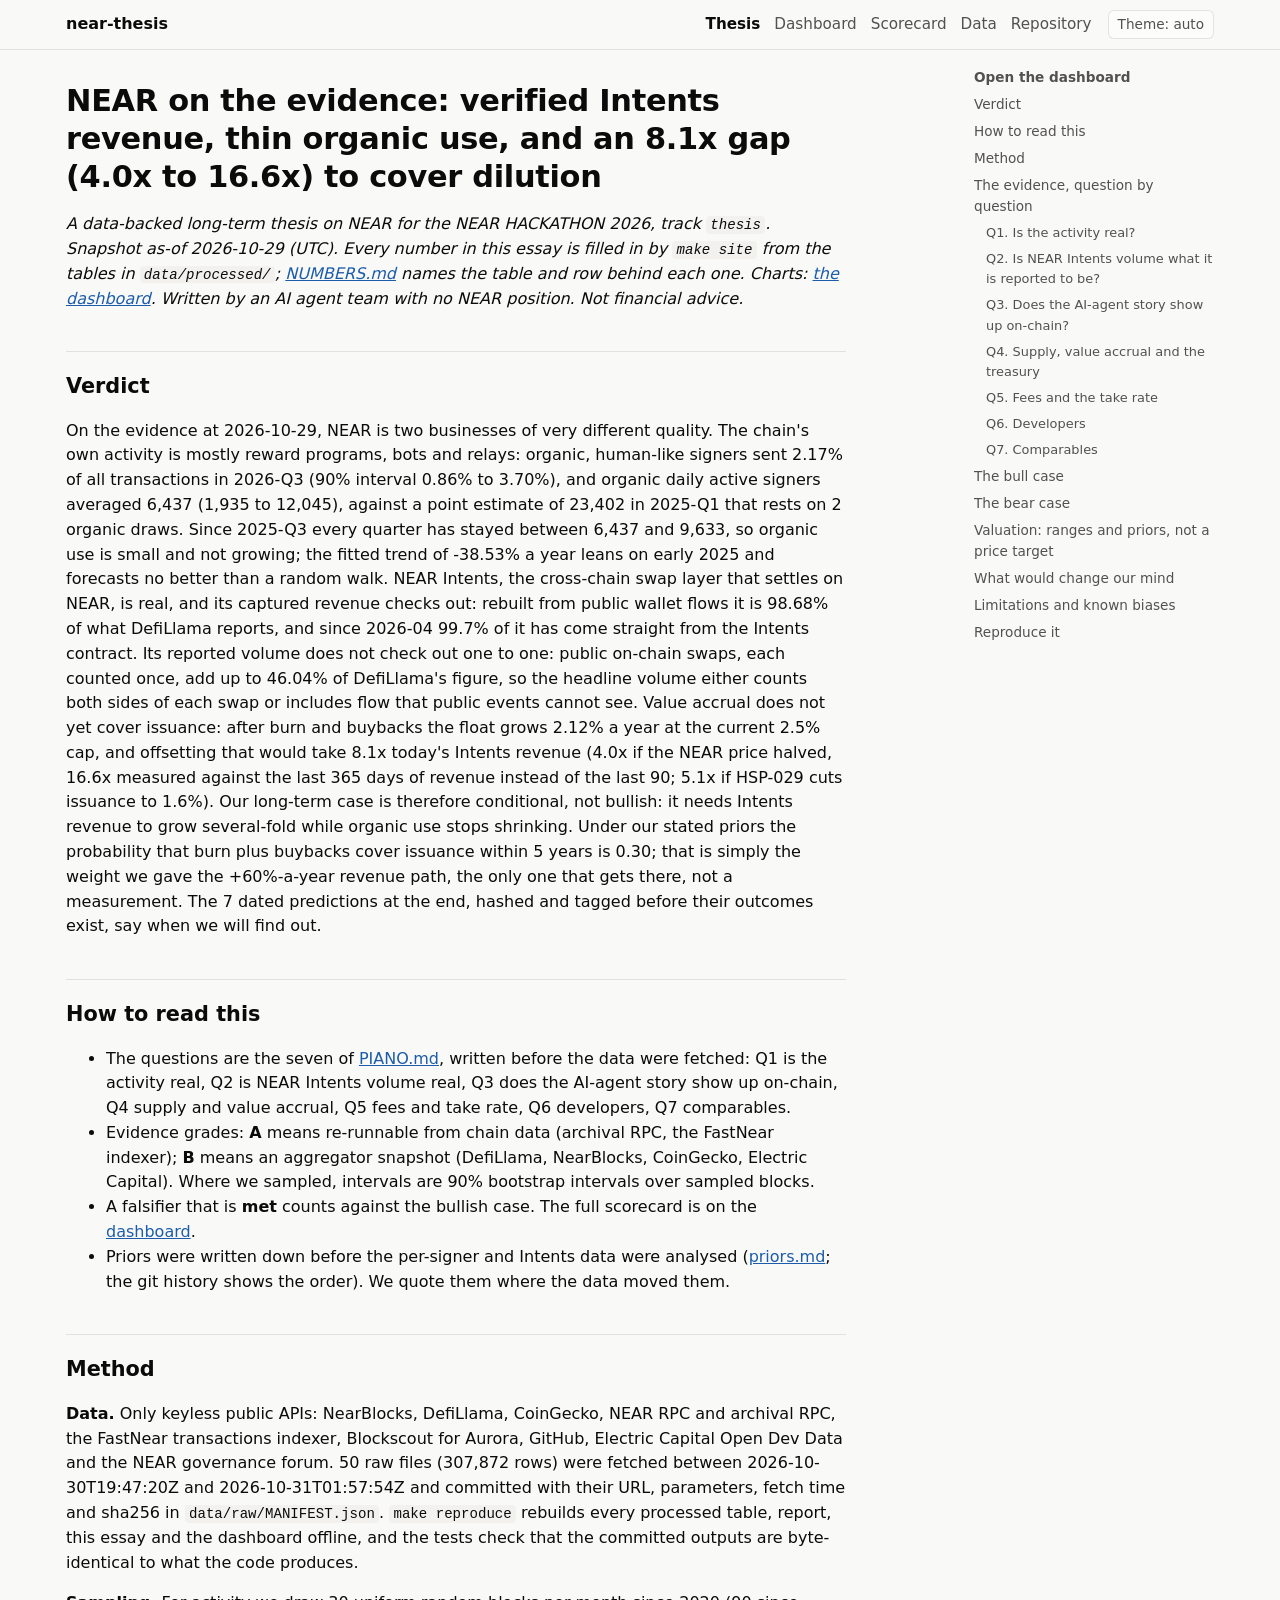
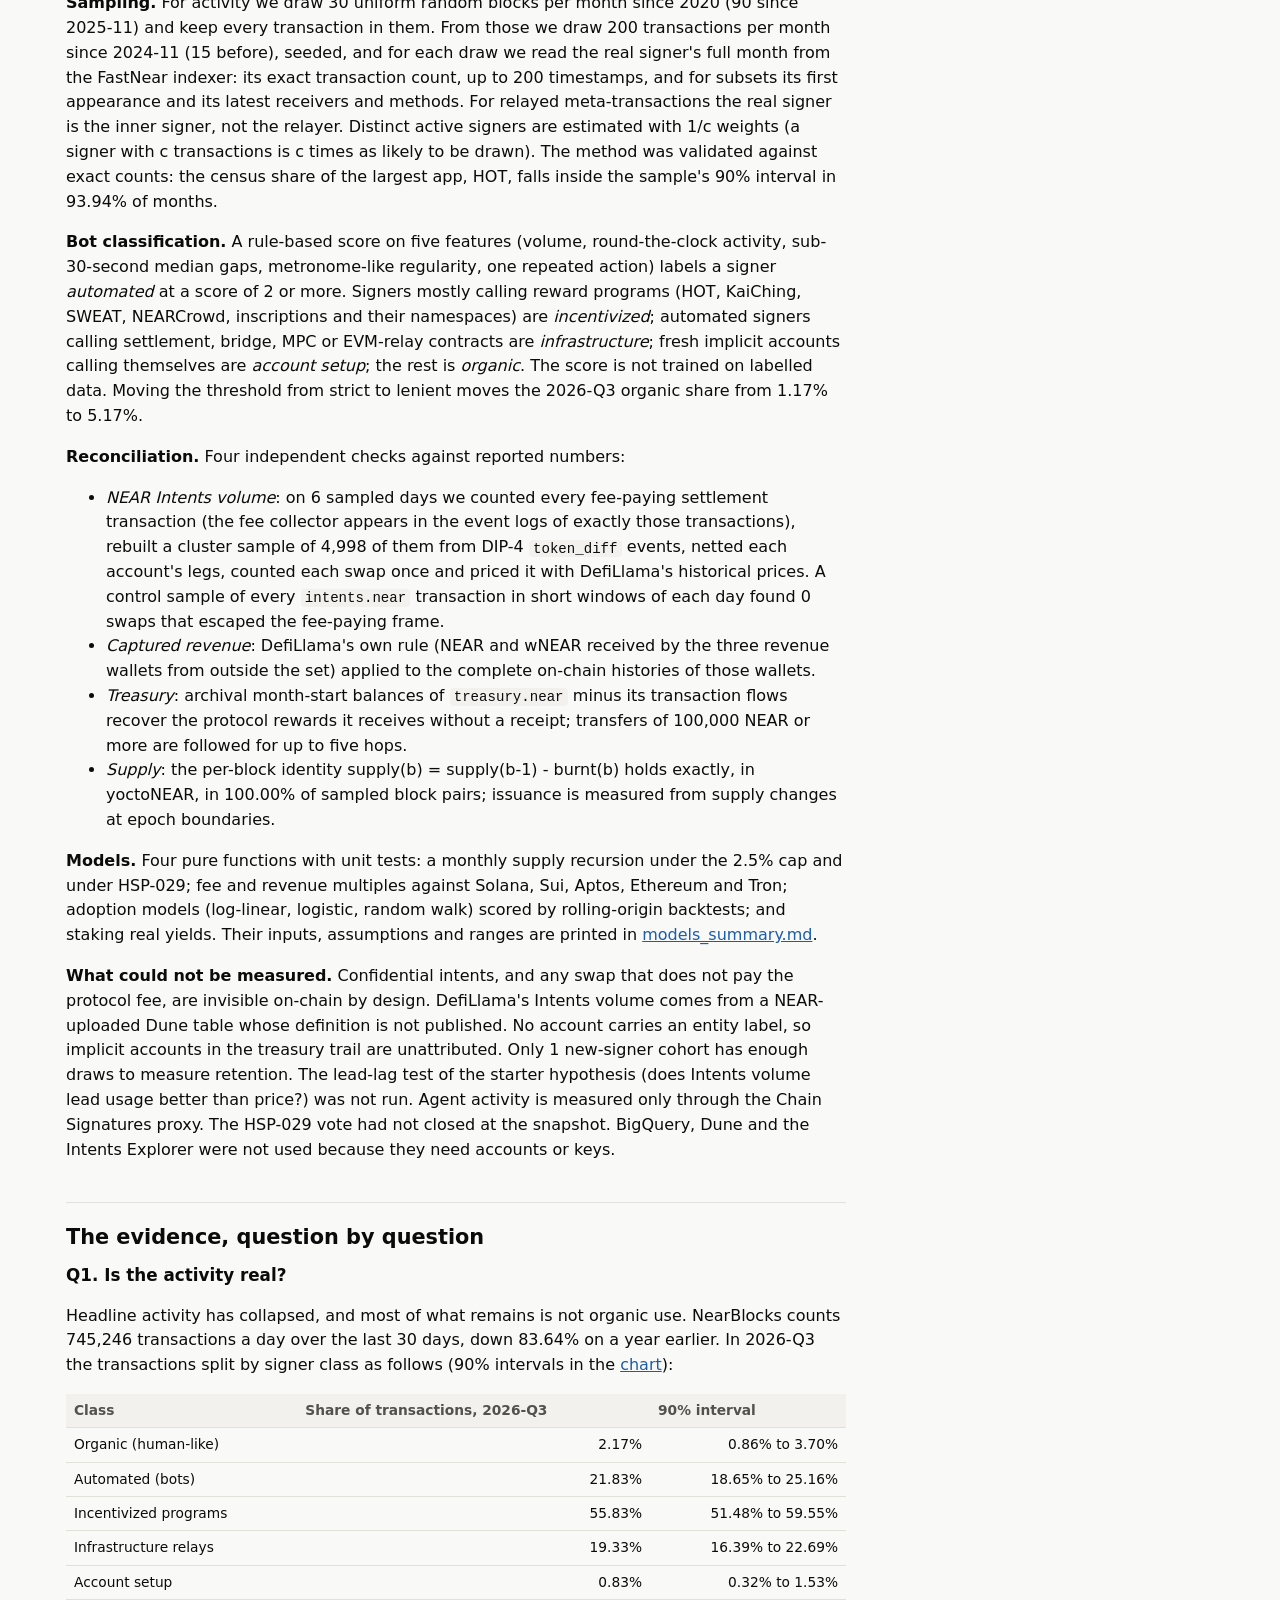
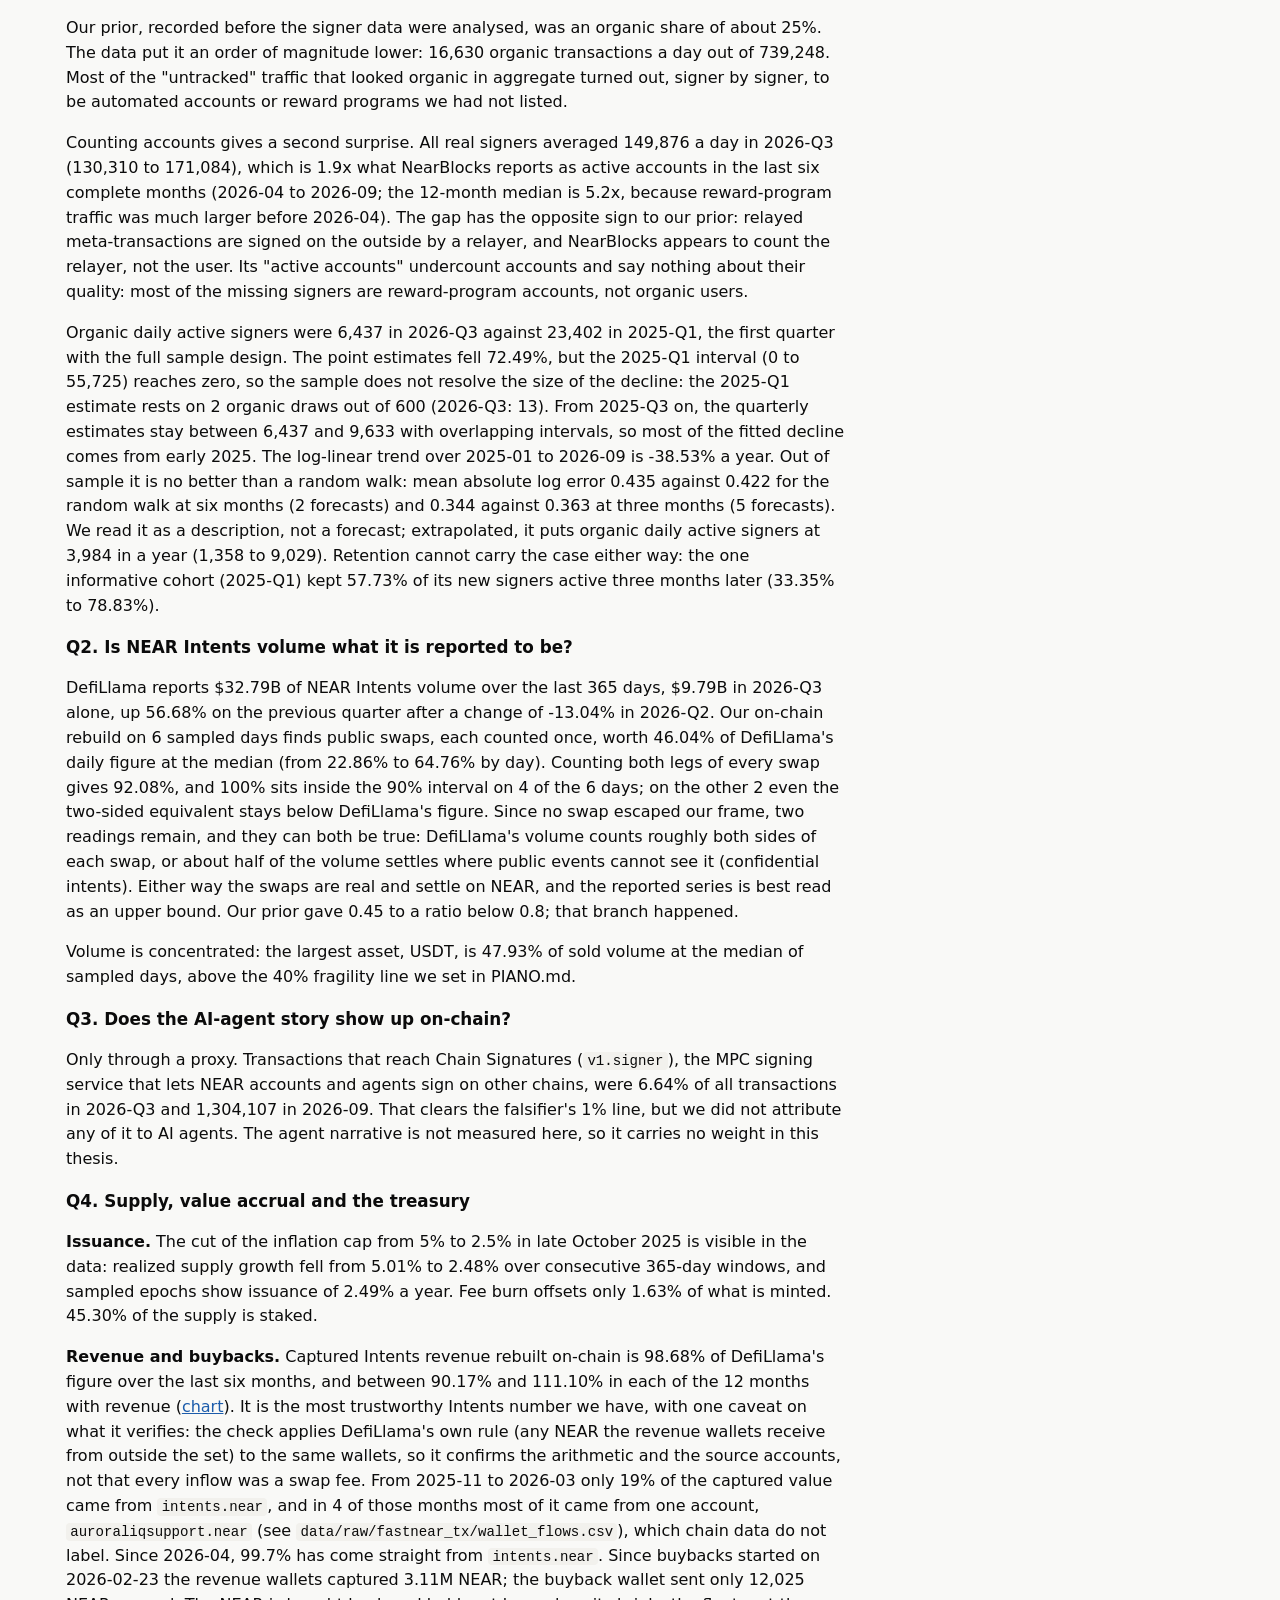
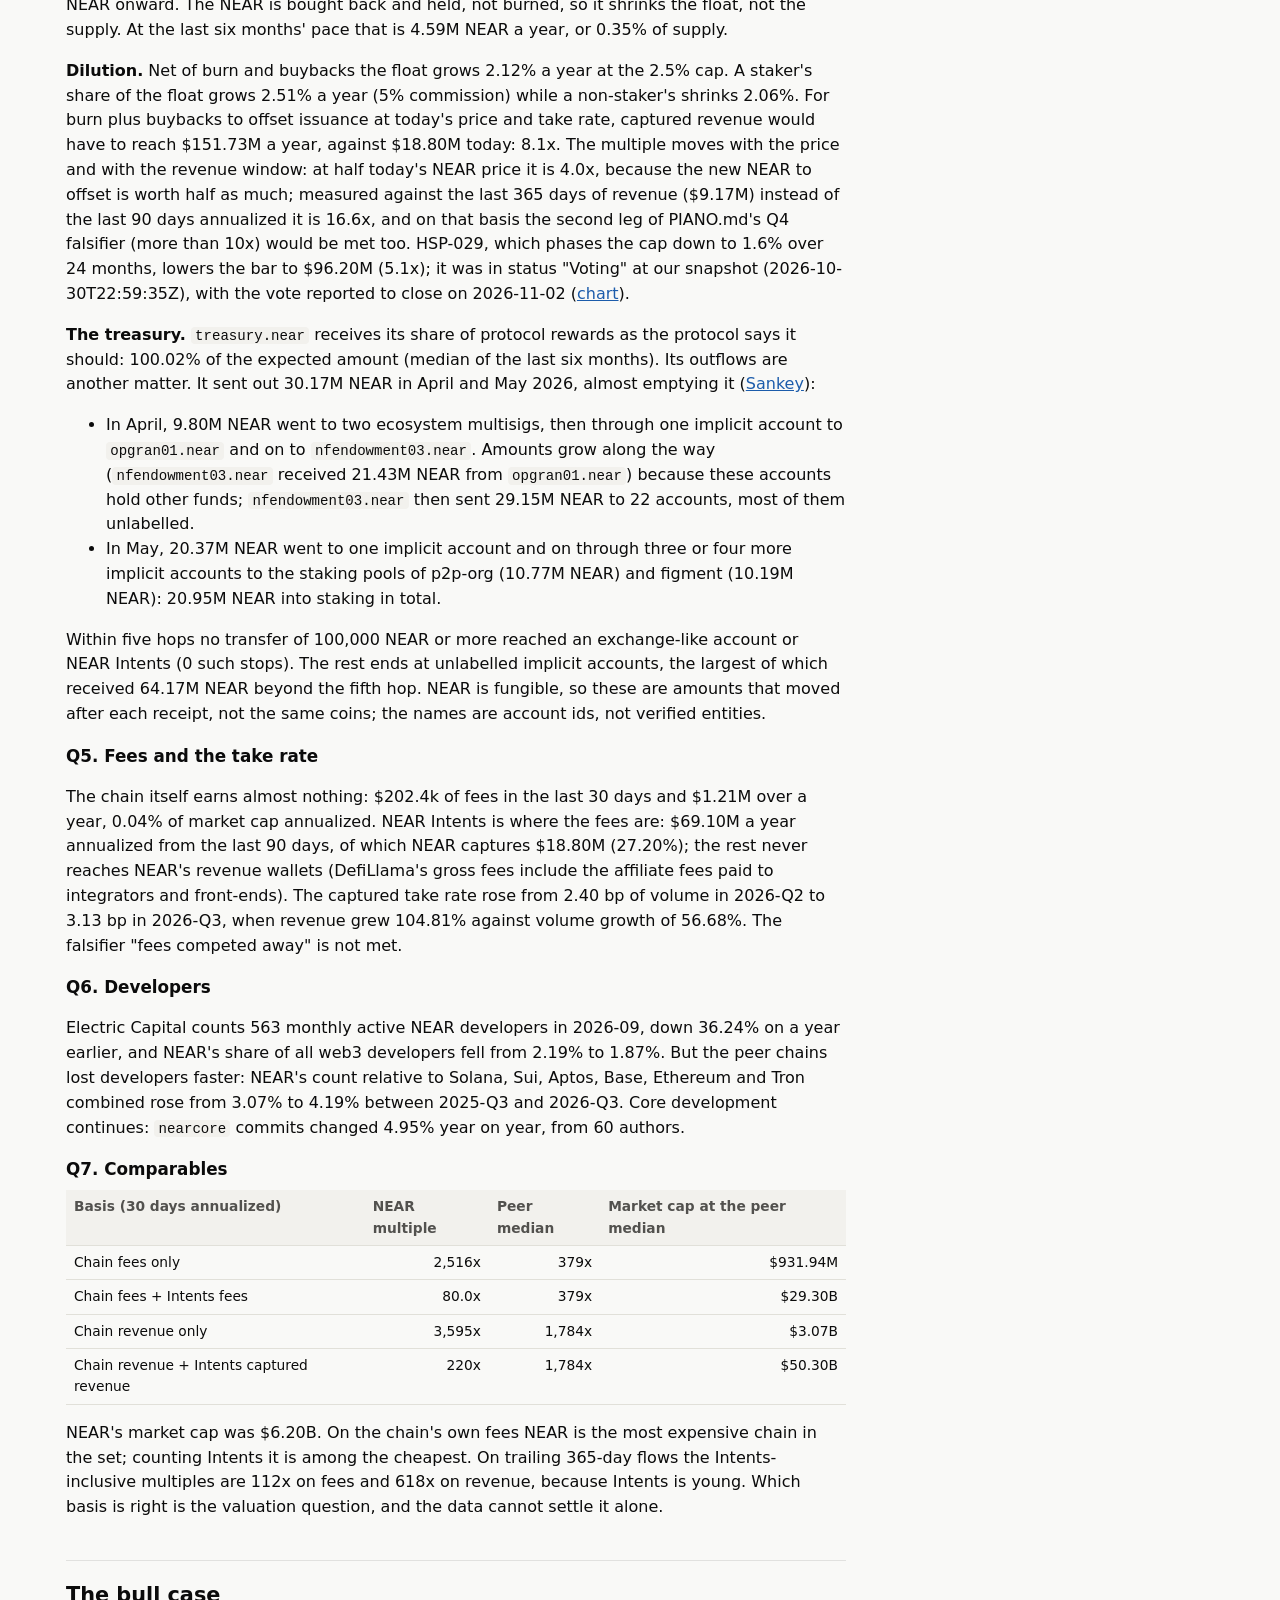
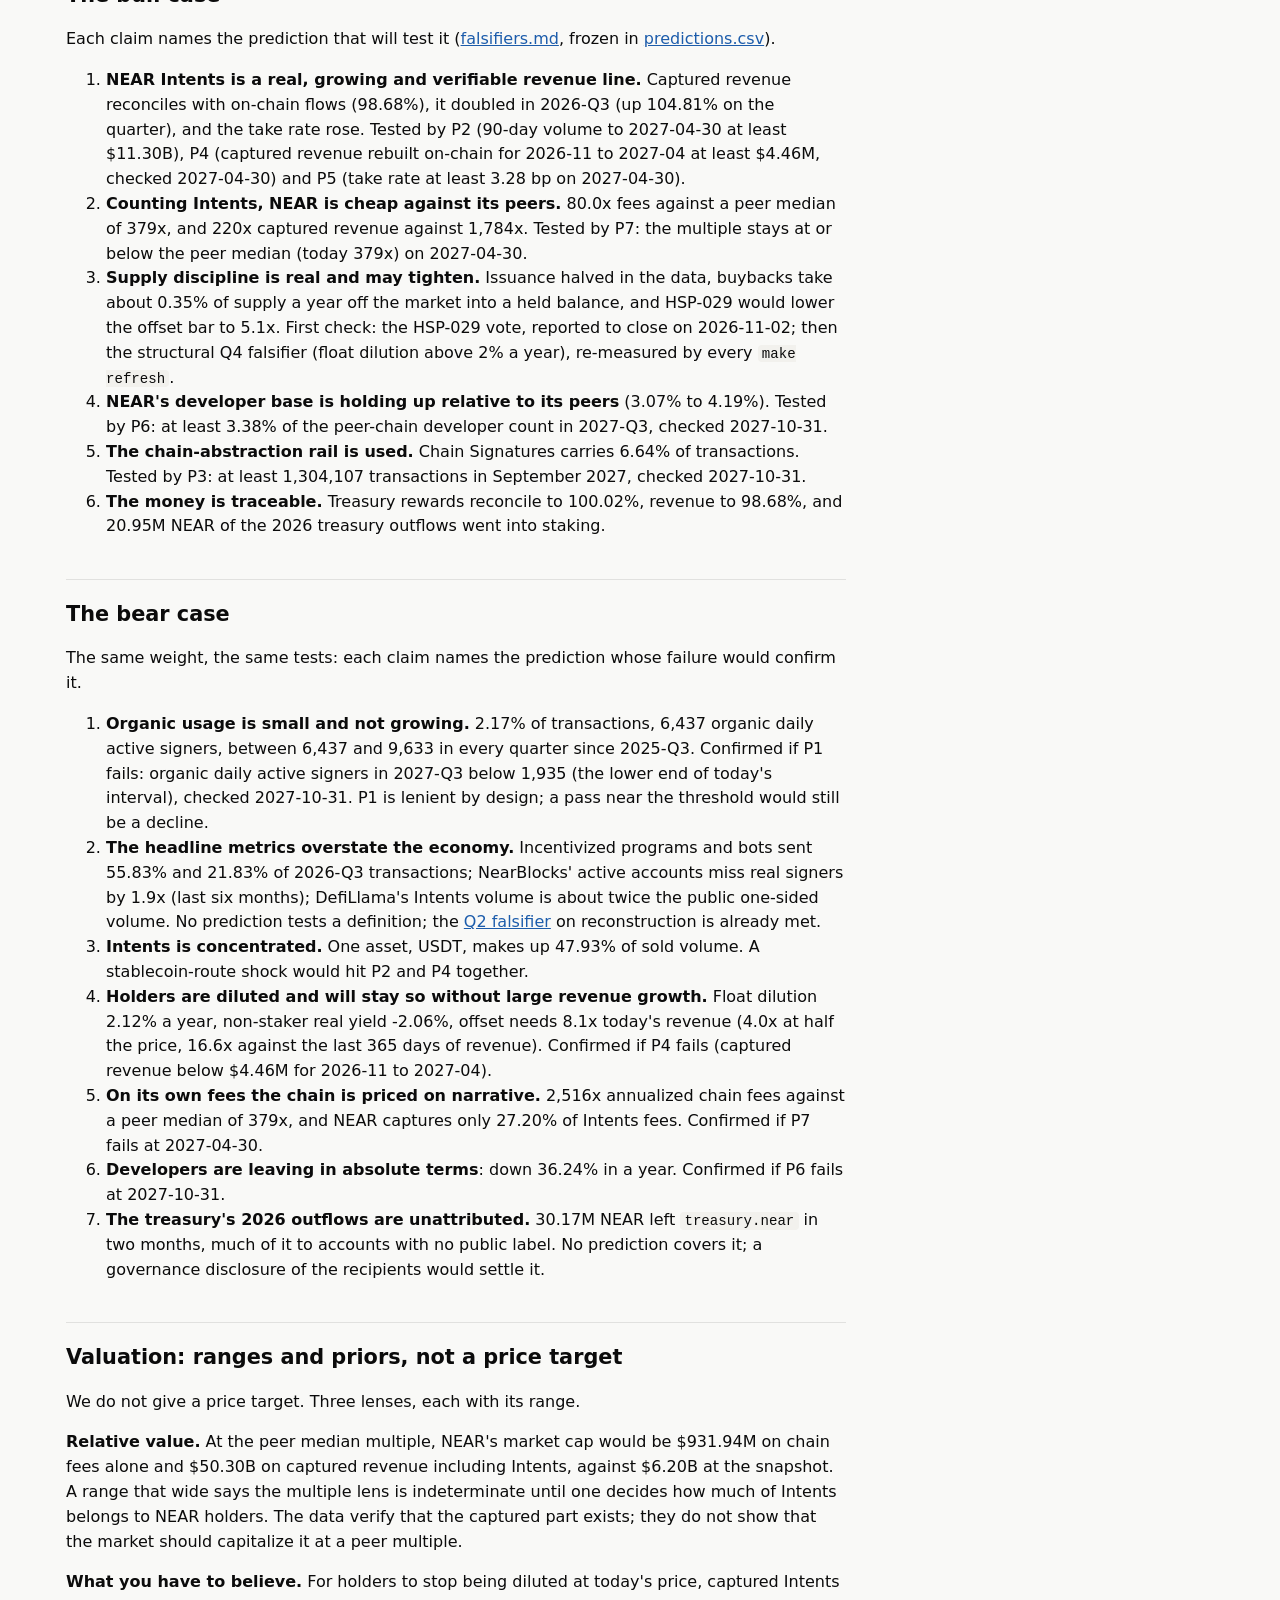
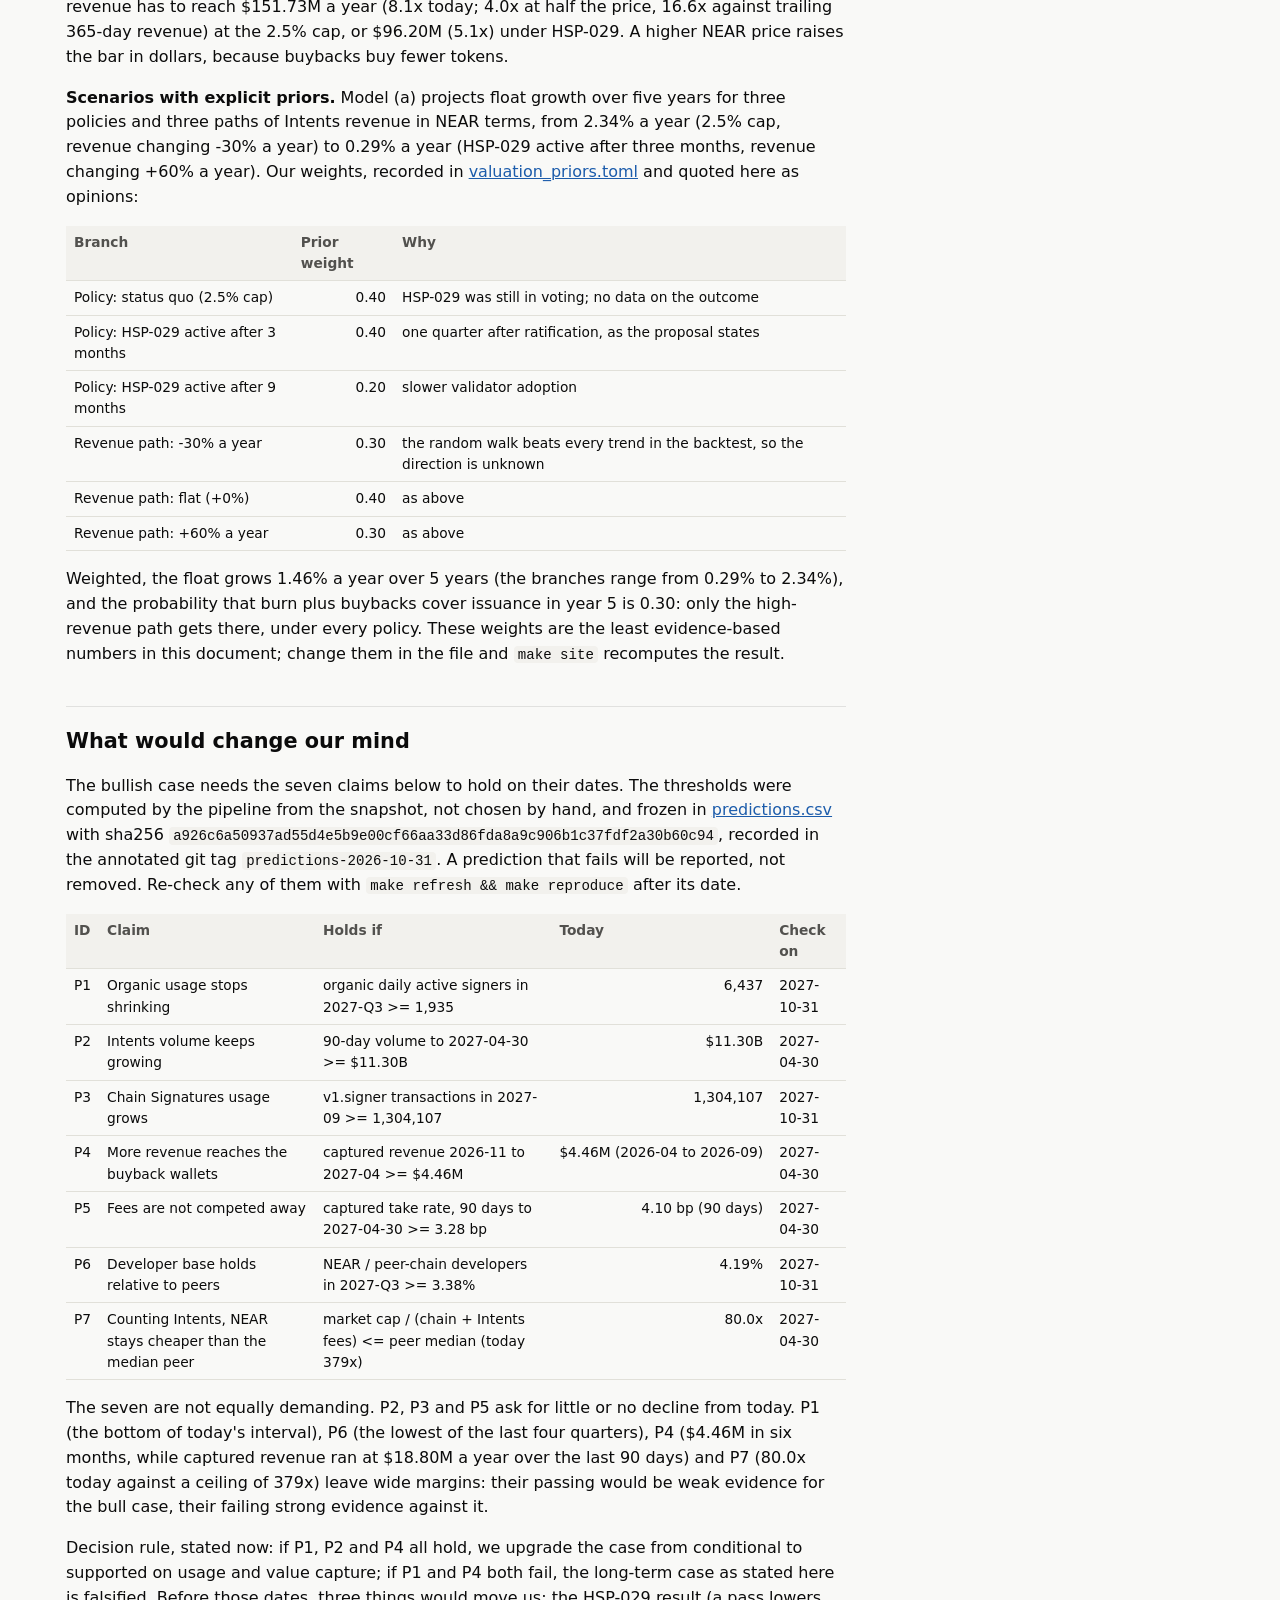
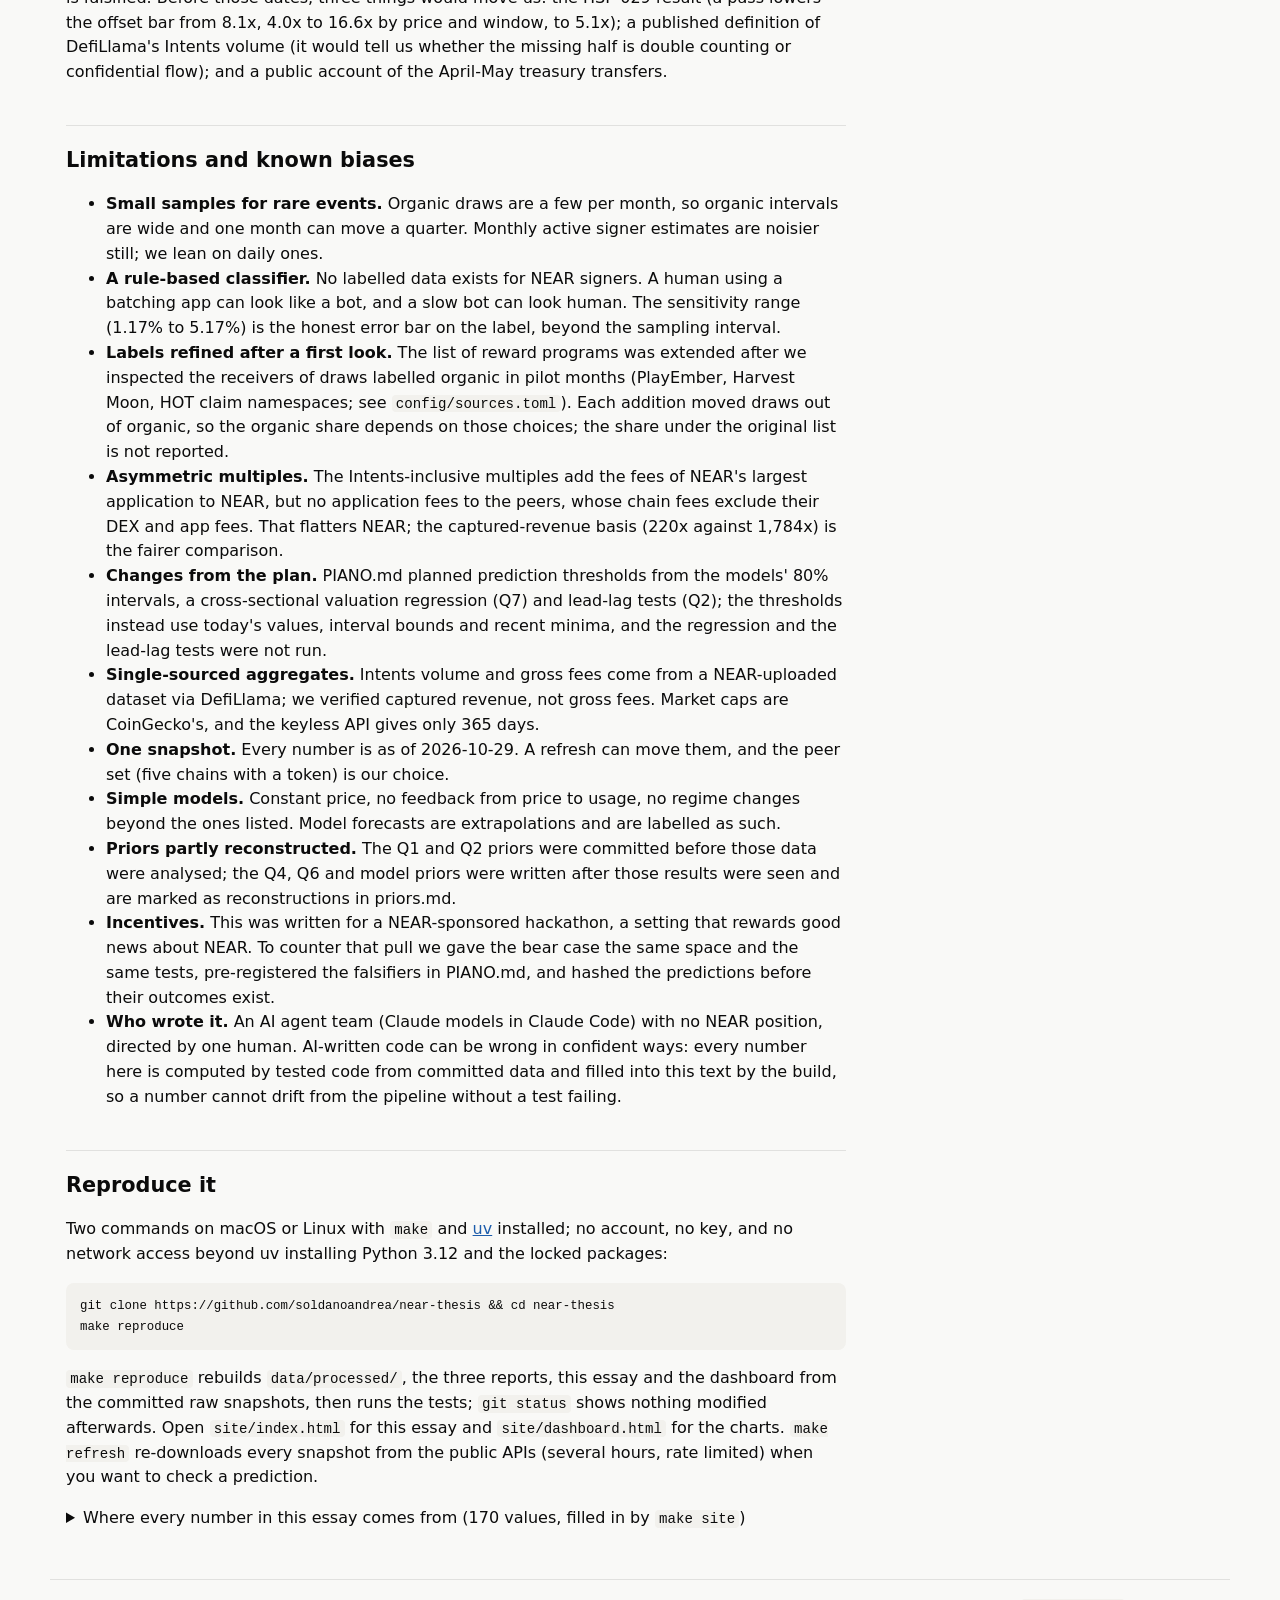
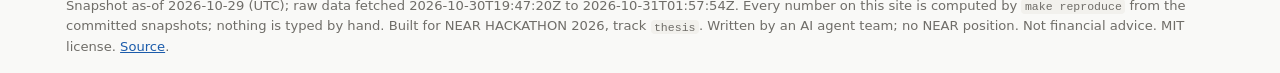
==== commit 29ad43e6: "Quote the 8.1x offset bar with its price and window range - pipeline: model_inputs gains intents_rev" ====
--- a/site/index.html
+++ b/site/index.html
@@ -12,10 +12,10 @@
 <body>
 <header class="site-header"><div class="inner"><a class="brand" href="index.html">near-thesis</a><nav><a href="index.html" aria-current="page">Thesis</a><a href="dashboard.html">Dashboard</a><a href="dashboard.html#scorecard">Scorecard</a><a href="dashboard.html#provenance">Data</a><a href="https://github.com/soldanoandrea/near-thesis">Repository</a></nav><button class="theme-toggle" id="theme-toggle" type="button">Theme: auto</button></div></header>
 <main>
-<div class="doc"><article><h1 id="near-on-the-evidence-verified-intents-revenue-thin-organic-use-and-an-81x-gap-to-cover-dilution">NEAR on the evidence: verified Intents revenue, thin organic use, and an 8.1x gap to cover dilution</h1>
+<div class="doc"><article><h1 id="near-on-the-evidence-verified-intents-revenue-thin-organic-use-and-an-81x-gap-40x-to-166x-to-cover-dilution">NEAR on the evidence: verified Intents revenue, thin organic use, and an 8.1x gap (4.0x to 16.6x) to cover dilution</h1>
 <p><em>A data-backed long-term thesis on NEAR for the NEAR HACKATHON 2026, track <code>thesis</code>. Snapshot as-of 2026-10-29 (UTC). Every number in this essay is filled in by <code>make site</code> from the tables in <code>data/processed/</code>; <a href="https://github.com/soldanoandrea/near-thesis/blob/main/thesis/NUMBERS.md">NUMBERS.md</a> names the table and row behind each one. Charts: <a href="dashboard.html">the dashboard</a>. Written by an AI agent team with no NEAR position. Not financial advice.</em></p>
 <h2 id="verdict">Verdict</h2>
-<p>On the evidence at 2026-10-29, NEAR is two businesses of very different quality. The chain's own activity is mostly reward programs, bots and relays: organic, human-like signers sent 2.17% of all transactions in 2026-Q3 (90% interval 0.86% to 3.70%), and organic daily active signers averaged 6,437 (1,935 to 12,045), against a point estimate of 23,402 in 2025-Q1 that rests on 2 organic draws. Since 2025-Q3 every quarter has stayed between 6,437 and 9,633, so organic use is small and not growing; the fitted trend of -38.53% a year leans on early 2025 and forecasts no better than a random walk. NEAR Intents, the cross-chain swap layer that settles on NEAR, is real, and its captured revenue checks out: rebuilt from public wallet flows it is 98.68% of what DefiLlama reports, and since 2026-04 99.7% of it has come straight from the Intents contract. Its reported volume does not check out one to one: public on-chain swaps, each counted once, add up to 46.04% of DefiLlama's figure, so the headline volume either counts both sides of each swap or includes flow that public events cannot see. Value accrual does not yet cover issuance: after burn and buybacks the float grows 2.12% a year at the current 2.5% cap, and offsetting that would take 8.1x today's Intents revenue (5.1x if HSP-029 cuts issuance to 1.6%). Our long-term case is therefore conditional, not bullish: it needs Intents revenue to grow several-fold while organic use stops shrinking. Under our stated priors the probability that burn plus buybacks cover issuance within 5 years is 0.30; that is simply the weight we gave the +60%-a-year revenue path, the only one that gets there, not a measurement. The 7 dated predictions at the end, hashed and tagged before their outcomes exist, say when we will find out.</p>
+<p>On the evidence at 2026-10-29, NEAR is two businesses of very different quality. The chain's own activity is mostly reward programs, bots and relays: organic, human-like signers sent 2.17% of all transactions in 2026-Q3 (90% interval 0.86% to 3.70%), and organic daily active signers averaged 6,437 (1,935 to 12,045), against a point estimate of 23,402 in 2025-Q1 that rests on 2 organic draws. Since 2025-Q3 every quarter has stayed between 6,437 and 9,633, so organic use is small and not growing; the fitted trend of -38.53% a year leans on early 2025 and forecasts no better than a random walk. NEAR Intents, the cross-chain swap layer that settles on NEAR, is real, and its captured revenue checks out: rebuilt from public wallet flows it is 98.68% of what DefiLlama reports, and since 2026-04 99.7% of it has come straight from the Intents contract. Its reported volume does not check out one to one: public on-chain swaps, each counted once, add up to 46.04% of DefiLlama's figure, so the headline volume either counts both sides of each swap or includes flow that public events cannot see. Value accrual does not yet cover issuance: after burn and buybacks the float grows 2.12% a year at the current 2.5% cap, and offsetting that would take 8.1x today's Intents revenue (4.0x if the NEAR price halved, 16.6x measured against the last 365 days of revenue instead of the last 90; 5.1x if HSP-029 cuts issuance to 1.6%). Our long-term case is therefore conditional, not bullish: it needs Intents revenue to grow several-fold while organic use stops shrinking. Under our stated priors the probability that burn plus buybacks cover issuance within 5 years is 0.30; that is simply the weight we gave the +60%-a-year revenue path, the only one that gets there, not a measurement. The 7 dated predictions at the end, hashed and tagged before their outcomes exist, say when we will find out.</p>
 <h2 id="how-to-read-this">How to read this</h2>
 <ul><li>The questions are the seven of <a href="https://github.com/soldanoandrea/near-thesis/blob/main/PIANO.md">PIANO.md</a>, written before the data were fetched: Q1 is the activity real, Q2 is NEAR Intents volume real, Q3 does the AI-agent story show up on-chain, Q4 supply and value accrual, Q5 fees and take rate, Q6 developers, Q7 comparables.</li><li>Evidence grades: <strong>A</strong> means re-runnable from chain data (archival RPC, the FastNear indexer); <strong>B</strong> means an aggregator snapshot (DefiLlama, NearBlocks, CoinGecko, Electric Capital). Where we sampled, intervals are 90% bootstrap intervals over sampled blocks.</li><li>A falsifier that is <strong>met</strong> counts against the bullish case. The full scorecard is on the <a href="dashboard.html#scorecard">dashboard</a>.</li><li>Priors were written down before the per-signer and Intents data were analysed (<a href="https://github.com/soldanoandrea/near-thesis/blob/main/thesis/priors.md">priors.md</a>; the git history shows the order). We quote them where the data moved them.</li></ul>
 <h2 id="method">Method</h2>
@@ -41,7 +41,7 @@
 <h3 id="q4-supply-value-accrual-and-the-treasury">Q4. Supply, value accrual and the treasury</h3>
 <p><strong>Issuance.</strong> The cut of the inflation cap from 5% to 2.5% in late October 2025 is visible in the data: realized supply growth fell from 5.01% to 2.48% over consecutive 365-day windows, and sampled epochs show issuance of 2.49% a year. Fee burn offsets only 1.63% of what is minted. 45.30% of the supply is staked.</p>
 <p><strong>Revenue and buybacks.</strong> Captured Intents revenue rebuilt on-chain is 98.68% of DefiLlama's figure over the last six months, and between 90.17% and 111.10% in each of the 12 months with revenue (<a href="dashboard.html#card-revenue">chart</a>). It is the most trustworthy Intents number we have, with one caveat on what it verifies: the check applies DefiLlama's own rule (any NEAR the revenue wallets receive from outside the set) to the same wallets, so it confirms the arithmetic and the source accounts, not that every inflow was a swap fee. From 2025-11 to 2026-03 only 19% of the captured value came from <code>intents.near</code>, and in 4 of those months most of it came from one account, <code>auroraliqsupport.near</code> (see <code>data/raw/fastnear_tx/wallet_flows.csv</code>), which chain data do not label. Since 2026-04, 99.7% has come straight from <code>intents.near</code>. Since buybacks started on 2026-02-23 the revenue wallets captured 3.11M NEAR; the buyback wallet sent only 12,025 NEAR onward. The NEAR is bought back and held, not burned, so it shrinks the float, not the supply. At the last six months' pace that is 4.59M NEAR a year, or 0.35% of supply.</p>
-<p><strong>Dilution.</strong> Net of burn and buybacks the float grows 2.12% a year at the 2.5% cap. A staker's share of the float grows 2.51% a year (5% commission) while a non-staker's shrinks 2.06%. For burn plus buybacks to offset issuance at today's price and take rate, captured revenue would have to reach $151.73M a year, against $18.80M today: 8.1x. HSP-029, which phases the cap down to 1.6% over 24 months, lowers the bar to $96.20M (5.1x); it was in status "Voting" at our snapshot (2026-10-30T22:59:35Z), with the vote reported to close on 2026-11-02 (<a href="dashboard.html#card-supply">chart</a>).</p>
+<p><strong>Dilution.</strong> Net of burn and buybacks the float grows 2.12% a year at the 2.5% cap. A staker's share of the float grows 2.51% a year (5% commission) while a non-staker's shrinks 2.06%. For burn plus buybacks to offset issuance at today's price and take rate, captured revenue would have to reach $151.73M a year, against $18.80M today: 8.1x. The multiple moves with the price and with the revenue window: at half today's NEAR price it is 4.0x, because the new NEAR to offset is worth half as much; measured against the last 365 days of revenue ($9.17M) instead of the last 90 days annualized it is 16.6x, and on that basis the second leg of PIANO.md's Q4 falsifier (more than 10x) would be met too. HSP-029, which phases the cap down to 1.6% over 24 months, lowers the bar to $96.20M (5.1x); it was in status "Voting" at our snapshot (2026-10-30T22:59:35Z), with the vote reported to close on 2026-11-02 (<a href="dashboard.html#card-supply">chart</a>).</p>
 <p><strong>The treasury.</strong> <code>treasury.near</code> receives its share of protocol rewards as the protocol says it should: 100.02% of the expected amount (median of the last six months). Its outflows are another matter. It sent out 30.17M NEAR in April and May 2026, almost emptying it (<a href="dashboard.html#card-treasury">Sankey</a>):</p>
 <ul><li>In April, 9.80M NEAR went to two ecosystem multisigs, then through one implicit account to <code>opgran01.near</code> and on to <code>nfendowment03.near</code>. Amounts grow along the way (<code>nfendowment03.near</code> received 21.43M NEAR from <code>opgran01.near</code>) because these accounts hold other funds; <code>nfendowment03.near</code> then sent 29.15M NEAR to 22 accounts, most of them unlabelled.</li><li>In May, 20.37M NEAR went to one implicit account and on through three or four more implicit accounts to the staking pools of p2p-org (10.77M NEAR) and figment (10.19M NEAR): 20.95M NEAR into staking in total.</li></ul>
 <p>Within five hops no transfer of 100,000 NEAR or more reached an exchange-like account or NEAR Intents (0 such stops). The rest ends at unlabelled implicit accounts, the largest of which received 64.17M NEAR beyond the fifth hop. NEAR is fungible, so these are amounts that moved after each receipt, not the same coins; the names are account ids, not verified entities.</p>
@@ -57,11 +57,11 @@
 <ol><li><strong>NEAR Intents is a real, growing and verifiable revenue line.</strong> Captured revenue reconciles with on-chain flows (98.68%), it doubled in 2026-Q3 (up 104.81% on the quarter), and the take rate rose. Tested by P2 (90-day volume to 2027-04-30 at least $11.30B), P4 (captured revenue rebuilt on-chain for 2026-11 to 2027-04 at least $4.46M, checked 2027-04-30) and P5 (take rate at least 3.28 bp on 2027-04-30).</li><li><strong>Counting Intents, NEAR is cheap against its peers.</strong> 80.0x fees against a peer median of 379x, and 220x captured revenue against 1,784x. Tested by P7: the multiple stays at or below the peer median (today 379x) on 2027-04-30.</li><li><strong>Supply discipline is real and may tighten.</strong> Issuance halved in the data, buybacks take about 0.35% of supply a year off the market into a held balance, and HSP-029 would lower the offset bar to 5.1x. First check: the HSP-029 vote, reported to close on 2026-11-02; then the structural Q4 falsifier (float dilution above 2% a year), re-measured by every <code>make refresh</code>.</li><li><strong>NEAR's developer base is holding up relative to its peers</strong> (3.07% to 4.19%). Tested by P6: at least 3.38% of the peer-chain developer count in 2027-Q3, checked 2027-10-31.</li><li><strong>The chain-abstraction rail is used.</strong> Chain Signatures carries 6.64% of transactions. Tested by P3: at least 1,304,107 transactions in September 2027, checked 2027-10-31.</li><li><strong>The money is traceable.</strong> Treasury rewards reconcile to 100.02%, revenue to 98.68%, and 20.95M NEAR of the 2026 treasury outflows went into staking.</li></ol>
 <h2 id="the-bear-case">The bear case</h2>
 <p>The same weight, the same tests: each claim names the prediction whose failure would confirm it.</p>
-<ol><li><strong>Organic usage is small and not growing.</strong> 2.17% of transactions, 6,437 organic daily active signers, between 6,437 and 9,633 in every quarter since 2025-Q3. Confirmed if P1 fails: organic daily active signers in 2027-Q3 below 1,935 (the lower end of today's interval), checked 2027-10-31. P1 is lenient by design; a pass near the threshold would still be a decline.</li><li><strong>The headline metrics overstate the economy.</strong> Incentivized programs and bots sent 55.83% and 21.83% of 2026-Q3 transactions; NearBlocks' active accounts miss real signers by 1.9x (last six months); DefiLlama's Intents volume is about twice the public one-sided volume. No prediction tests a definition; the <a href="dashboard.html#scorecard">Q2 falsifier</a> on reconstruction is already met.</li><li><strong>Intents is concentrated.</strong> One asset, USDT, makes up 47.93% of sold volume. A stablecoin-route shock would hit P2 and P4 together.</li><li><strong>Holders are diluted and will stay so without large revenue growth.</strong> Float dilution 2.12% a year, non-staker real yield -2.06%, offset needs 8.1x today's revenue. Confirmed if P4 fails (captured revenue below $4.46M for 2026-11 to 2027-04).</li><li><strong>On its own fees the chain is priced on narrative.</strong> 2,516x annualized chain fees against a peer median of 379x, and NEAR captures only 27.20% of Intents fees. Confirmed if P7 fails at 2027-04-30.</li><li><strong>Developers are leaving in absolute terms</strong>: down 36.24% in a year. Confirmed if P6 fails at 2027-10-31.</li><li><strong>The treasury's 2026 outflows are unattributed.</strong> 30.17M NEAR left <code>treasury.near</code> in two months, much of it to accounts with no public label. No prediction covers it; a governance disclosure of the recipients would settle it.</li></ol>
+<ol><li><strong>Organic usage is small and not growing.</strong> 2.17% of transactions, 6,437 organic daily active signers, between 6,437 and 9,633 in every quarter since 2025-Q3. Confirmed if P1 fails: organic daily active signers in 2027-Q3 below 1,935 (the lower end of today's interval), checked 2027-10-31. P1 is lenient by design; a pass near the threshold would still be a decline.</li><li><strong>The headline metrics overstate the economy.</strong> Incentivized programs and bots sent 55.83% and 21.83% of 2026-Q3 transactions; NearBlocks' active accounts miss real signers by 1.9x (last six months); DefiLlama's Intents volume is about twice the public one-sided volume. No prediction tests a definition; the <a href="dashboard.html#scorecard">Q2 falsifier</a> on reconstruction is already met.</li><li><strong>Intents is concentrated.</strong> One asset, USDT, makes up 47.93% of sold volume. A stablecoin-route shock would hit P2 and P4 together.</li><li><strong>Holders are diluted and will stay so without large revenue growth.</strong> Float dilution 2.12% a year, non-staker real yield -2.06%, offset needs 8.1x today's revenue (4.0x at half the price, 16.6x against the last 365 days of revenue). Confirmed if P4 fails (captured revenue below $4.46M for 2026-11 to 2027-04).</li><li><strong>On its own fees the chain is priced on narrative.</strong> 2,516x annualized chain fees against a peer median of 379x, and NEAR captures only 27.20% of Intents fees. Confirmed if P7 fails at 2027-04-30.</li><li><strong>Developers are leaving in absolute terms</strong>: down 36.24% in a year. Confirmed if P6 fails at 2027-10-31.</li><li><strong>The treasury's 2026 outflows are unattributed.</strong> 30.17M NEAR left <code>treasury.near</code> in two months, much of it to accounts with no public label. No prediction covers it; a governance disclosure of the recipients would settle it.</li></ol>
 <h2 id="valuation-ranges-and-priors-not-a-price-target">Valuation: ranges and priors, not a price target</h2>
 <p>We do not give a price target. Three lenses, each with its range.</p>
 <p><strong>Relative value.</strong> At the peer median multiple, NEAR's market cap would be $931.94M on chain fees alone and $50.30B on captured revenue including Intents, against $6.20B at the snapshot. A range that wide says the multiple lens is indeterminate until one decides how much of Intents belongs to NEAR holders. The data verify that the captured part exists; they do not show that the market should capitalize it at a peer multiple.</p>
-<p><strong>What you have to believe.</strong> For holders to stop being diluted at today's price, captured Intents revenue has to reach $151.73M a year (8.1x today) at the 2.5% cap, or $96.20M (5.1x) under HSP-029. A higher NEAR price raises the bar in dollars, because buybacks buy fewer tokens.</p>
+<p><strong>What you have to believe.</strong> For holders to stop being diluted at today's price, captured Intents revenue has to reach $151.73M a year (8.1x today; 4.0x at half the price, 16.6x against trailing 365-day revenue) at the 2.5% cap, or $96.20M (5.1x) under HSP-029. A higher NEAR price raises the bar in dollars, because buybacks buy fewer tokens.</p>
 <p><strong>Scenarios with explicit priors.</strong> Model (a) projects float growth over five years for three policies and three paths of Intents revenue in NEAR terms, from 2.34% a year (2.5% cap, revenue changing -30% a year) to 0.29% a year (HSP-029 active after three months, revenue changing +60% a year). Our weights, recorded in <a href="https://github.com/soldanoandrea/near-thesis/blob/main/thesis/valuation_priors.toml">valuation_priors.toml</a> and quoted here as opinions:</p>
 <div class="table-wrap"><table><thead><tr><th>Branch</th><th>Prior weight</th><th>Why</th></tr></thead><tbody><tr><td>Policy: status quo (2.5% cap)</td><td class=num>0.40</td><td>HSP-029 was still in voting; no data on the outcome</td></tr><tr><td>Policy: HSP-029 active after 3 months</td><td class=num>0.40</td><td>one quarter after ratification, as the proposal states</td></tr><tr><td>Policy: HSP-029 active after 9 months</td><td class=num>0.20</td><td>slower validator adoption</td></tr><tr><td>Revenue path: -30% a year</td><td class=num>0.30</td><td>the random walk beats every trend in the backtest, so the direction is unknown</td></tr><tr><td>Revenue path: flat (+0%)</td><td class=num>0.40</td><td>as above</td></tr><tr><td>Revenue path: +60% a year</td><td class=num>0.30</td><td>as above</td></tr></tbody></table></div>
 <p>Weighted, the float grows 1.46% a year over 5 years (the branches range from 0.29% to 2.34%), and the probability that burn plus buybacks cover issuance in year 5 is 0.30: only the high-revenue path gets there, under every policy. These weights are the least evidence-based numbers in this document; change them in the file and <code>make site</code> recomputes the result.</p>
@@ -69,7 +69,7 @@
 <p>The bullish case needs the seven claims below to hold on their dates. The thresholds were computed by the pipeline from the snapshot, not chosen by hand, and frozen in <a href="https://github.com/soldanoandrea/near-thesis/blob/main/thesis/predictions.csv">predictions.csv</a> with sha256 <code>a926c6a50937ad55d4e5b9e00cf66aa33d86fda8a9c906b1c37fdf2a30b60c94</code>, recorded in the annotated git tag <code>predictions-2026-10-31</code>. A prediction that fails will be reported, not removed. Re-check any of them with <code>make refresh &amp;&amp; make reproduce</code> after its date.</p>
 <div class="table-wrap"><table><thead><tr><th>ID</th><th>Claim</th><th>Holds if</th><th>Today</th><th>Check on</th></tr></thead><tbody><tr><td>P1</td><td>Organic usage stops shrinking</td><td>organic daily active signers in 2027-Q3 &gt;= 1,935</td><td class=num>6,437</td><td>2027-10-31</td></tr><tr><td>P2</td><td>Intents volume keeps growing</td><td>90-day volume to 2027-04-30 &gt;= $11.30B</td><td class=num>$11.30B</td><td>2027-04-30</td></tr><tr><td>P3</td><td>Chain Signatures usage grows</td><td>v1.signer transactions in 2027-09 &gt;= 1,304,107</td><td class=num>1,304,107</td><td>2027-10-31</td></tr><tr><td>P4</td><td>More revenue reaches the buyback wallets</td><td>captured revenue 2026-11 to 2027-04 &gt;= $4.46M</td><td class=num>$4.46M (2026-04 to 2026-09)</td><td>2027-04-30</td></tr><tr><td>P5</td><td>Fees are not competed away</td><td>captured take rate, 90 days to 2027-04-30 &gt;= 3.28 bp</td><td class=num>4.10 bp (90 days)</td><td>2027-04-30</td></tr><tr><td>P6</td><td>Developer base holds relative to peers</td><td>NEAR / peer-chain developers in 2027-Q3 &gt;= 3.38%</td><td class=num>4.19%</td><td>2027-10-31</td></tr><tr><td>P7</td><td>Counting Intents, NEAR stays cheaper than the median peer</td><td>market cap / (chain + Intents fees) &lt;= peer median (today 379x)</td><td class=num>80.0x</td><td>2027-04-30</td></tr></tbody></table></div>
 <p>The seven are not equally demanding. P2, P3 and P5 ask for little or no decline from today. P1 (the bottom of today's interval), P6 (the lowest of the last four quarters), P4 ($4.46M in six months, while captured revenue ran at $18.80M a year over the last 90 days) and P7 (80.0x today against a ceiling of 379x) leave wide margins: their passing would be weak evidence for the bull case, their failing strong evidence against it.</p>
-<p>Decision rule, stated now: if P1, P2 and P4 all hold, we upgrade the case from conditional to supported on usage and value capture; if P1 and P4 both fail, the long-term case as stated here is falsified. Before those dates, three things would move us: the HSP-029 result (a pass lowers the offset bar from 8.1x to 5.1x); a published definition of DefiLlama's Intents volume (it would tell us whether the missing half is double counting or confidential flow); and a public account of the April-May treasury transfers.</p>
+<p>Decision rule, stated now: if P1, P2 and P4 all hold, we upgrade the case from conditional to supported on usage and value capture; if P1 and P4 both fail, the long-term case as stated here is falsified. Before those dates, three things would move us: the HSP-029 result (a pass lowers the offset bar from 8.1x, 4.0x to 16.6x by price and window, to 5.1x); a published definition of DefiLlama's Intents volume (it would tell us whether the missing half is double counting or confidential flow); and a public account of the April-May treasury transfers.</p>
 <h2 id="limitations-and-known-biases">Limitations and known biases</h2>
 <ul><li><strong>Small samples for rare events.</strong> Organic draws are a few per month, so organic intervals are wide and one month can move a quarter. Monthly active signer estimates are noisier still; we lean on daily ones.</li><li><strong>A rule-based classifier.</strong> No labelled data exists for NEAR signers. A human using a batching app can look like a bot, and a slow bot can look human. The sensitivity range (1.17% to 5.17%) is the honest error bar on the label, beyond the sampling interval.</li><li><strong>Labels refined after a first look.</strong> The list of reward programs was extended after we inspected the receivers of draws labelled organic in pilot months (PlayEmber, Harvest Moon, HOT claim namespaces; see <code>config/sources.toml</code>). Each addition moved draws out of organic, so the organic share depends on those choices; the share under the original list is not reported.</li><li><strong>Asymmetric multiples.</strong> The Intents-inclusive multiples add the fees of NEAR's largest application to NEAR, but no application fees to the peers, whose chain fees exclude their DEX and app fees. That flatters NEAR; the captured-revenue basis (220x against 1,784x) is the fairer comparison.</li><li><strong>Changes from the plan.</strong> PIANO.md planned prediction thresholds from the models' 80% intervals, a cross-sectional valuation regression (Q7) and lead-lag tests (Q2); the thresholds instead use today's values, interval bounds and recent minima, and the regression and the lead-lag tests were not run.</li><li><strong>Single-sourced aggregates.</strong> Intents volume and gross fees come from a NEAR-uploaded dataset via DefiLlama; we verified captured revenue, not gross fees. Market caps are CoinGecko's, and the keyless API gives only 365 days.</li><li><strong>One snapshot.</strong> Every number is as of 2026-10-29. A refresh can move them, and the peer set (five chains with a token) is our choice.</li><li><strong>Simple models.</strong> Constant price, no feedback from price to usage, no regime changes beyond the ones listed. Model forecasts are extrapolations and are labelled as such.</li><li><strong>Priors partly reconstructed.</strong> The Q1 and Q2 priors were committed before those data were analysed; the Q4, Q6 and model priors were written after those results were seen and are marked as reconstructions in priors.md.</li><li><strong>Incentives.</strong> This was written for a NEAR-sponsored hackathon, a setting that rewards good news about NEAR. To counter that pull we gave the bear case the same space and the same tests, pre-registered the falsifiers in PIANO.md, and hashed the predictions before their outcomes exist.</li><li><strong>Who wrote it.</strong> An AI agent team (Claude models in Claude Code) with no NEAR position, directed by one human. AI-written code can be wrong in confident ways: every number here is computed by tested code from committed data and filled into this text by the build, so a number cannot drift from the pipeline without a test failing.</li></ul>
 <h2 id="reproduce-it">Reproduce it</h2>
@@ -77,7 +77,7 @@
 <pre><code>git clone https://github.com/soldanoandrea/near-thesis &amp;&amp; cd near-thesis
 make reproduce</code></pre>
 <p><code>make reproduce</code> rebuilds <code>data/processed/</code>, the three reports, this essay and the dashboard from the committed raw snapshots, then runs the tests; <code>git status</code> shows nothing modified afterwards. Open <code>site/index.html</code> for this essay and <code>site/dashboard.html</code> for the charts. <code>make refresh</code> re-downloads every snapshot from the public APIs (several hours, rate limited) when you want to check a prediction.</p>
-<details id="numbers"><summary>Where every number in this essay comes from (167 values, filled in by <code>make site</code>)</summary><div class="table-wrap"><table><thead><tr><th>Key</th><th>Value</th><th>Source</th></tr></thead><tbody><tr><td><code>ma.net_zero_multiple.0.0249</code></td><td>8.072</td><td>data/processed/metrics_phase2.csv: metric_id = ma.net_zero_multiple.0.0249</td></tr><tr><td><code>in.as_of</code></td><td>2026-10-29</td><td>data/processed/model_inputs.csv: parameter = as_of</td></tr><tr><td><code>q1b.organic_tx_share</code></td><td>2.17% (0.86% to 3.70%)</td><td>data/processed/metrics_phase2.csv: metric_id = q1b.organic_tx_share</td></tr><tr><td><code>q1b.organic_das</code></td><td>6,437 (1,935 to 12,045)</td><td>data/processed/metrics_phase2.csv: metric_id = q1b.organic_das</td></tr><tr><td><code>q1b.organic_das_first_full_quarter</code></td><td>23,402 (0 to 55,725)</td><td>data/processed/metrics_phase2.csv: metric_id = q1b.organic_das_first_full_quarter</td></tr><tr><td><code>draws.2025q1.organic</code></td><td>2</td><td>data/processed/organic_draws.csv: account_label = organic, 2025-01 to 2025-03</td></tr><tr><td><code>oq.from2025q3.das_organic_min</code></td><td>6,437</td><td>data/processed/organic_quarterly.csv: min das_organic over the full quarters from 2025-Q3</td></tr><tr><td><code>oq.from2025q3.das_organic_max</code></td><td>9,633</td><td>data/processed/organic_quarterly.csv: max das_organic over the full quarters from 2025-Q3</td></tr><tr><td><code>mc.organic_das_trend</code></td><td>-38.53%</td><td>data/processed/metrics_phase2.csv: metric_id = mc.organic_das_trend</td></tr><tr><td><code>q4b.revenue_onchain_to_defillama</code></td><td>98.68%</td><td>data/processed/metrics_phase2.csv: metric_id = q4b.revenue_onchain_to_defillama</td></tr><tr><td><code>rev.src.recent.first_month</code></td><td>2026-04</td><td>data/processed/ledger_monthly.csv: first month of the recent window</td></tr><tr><td><code>rev.src_intents_share.recent</code></td><td>99.71%</td><td>data/processed/ledger_monthly.csv: USD share of revenue-rule NEAR inflows from intents.near, 2026-04 to 2026-10</td></tr><tr><td><code>q2b.ratio_sample_median</code></td><td>46.04%</td><td>data/processed/metrics_phase2.csv: metric_id = q2b.ratio_sample_median</td></tr><tr><td><code>sc.status_quo/base.1y.float_cagr</code></td><td>2.12%</td><td>data/processed/model_supply_scenarios.csv: scenario = status_quo/base, horizon_years = 1, float_growth_cagr</td></tr><tr><td><code>ma.net_zero_multiple.0.0159</code></td><td>5.118</td><td>data/processed/metrics_phase2.csv: metric_id = ma.net_zero_multiple.0.0159</td></tr><tr><td><code>vp.horizon</code></td><td>5</td><td>thesis/valuation_priors.toml: horizon_years</td></tr><tr><td><code>vp.p_offsets_cover</code></td><td>0.30</td><td>thesis/valuation_priors.toml weights x data/processed/model_supply_scenarios.csv (horizon 5): weight of branches with offsets_cover_issuance in year 5</td></tr><tr><td><code>par.revenue_change.high</code></td><td>60.00%</td><td>data/processed/model_supply_parameters.csv: scenario = status_quo/high, revenue_growth - 1 (per year)</td></tr><tr><td><code>pred.count</code></td><td>7</td><td>thesis/predictions.csv: rows</td></tr><tr><td><code>snap.files</code></td><td>50</td><td>data/raw/MANIFEST.json: files</td></tr><tr><td><code>snap.rows</code></td><td>307,872</td><td>data/raw/MANIFEST.json: sum of rows</td></tr><tr><td><code>snap.first_fetch</code></td><td>2026-10-30T19:47:20Z</td><td>data/raw/MANIFEST.json: earliest fetched_at_utc</td></tr><tr><td><code>snap.last_fetch</code></td><td>2026-10-31T01:57:54Z</td><td>data/raw/MANIFEST.json: latest fetched_at_utc</td></tr><tr><td><code>q1.sample_validation_hot</code></td><td>93.94%</td><td>data/processed/metrics_first_pass.csv: metric_id = q1.sample_validation_hot</td></tr><tr><td><code>q1b.organic_share_strict</code></td><td>1.17%</td><td>data/processed/metrics_phase2.csv: metric_id = q1b.organic_share_strict</td></tr><tr><td><code>q1b.organic_share_lenient</code></td><td>5.17%</td><td>data/processed/metrics_phase2.csv: metric_id = q1b.organic_share_lenient</td></tr><tr><td><code>ic.days</code></td><td>6</td><td>data/processed/intents_check_days.csv: rows (sampled days)</td></tr><tr><td><code>ic.sampled_txs</code></td><td>4,998</td><td>data/processed/intents_check_days.csv: sum(sampled_txs)</td></tr><tr><td><code>q2b.frame_check</code></td><td>0</td><td>data/processed/metrics_phase2.csv: metric_id = q2b.frame_check</td></tr><tr><td><code>q4.block_identity_pass_rate</code></td><td>100.00%</td><td>data/processed/metrics_first_pass.csv: metric_id = q4.block_identity_pass_rate</td></tr><tr><td><code>coh.informative_cohorts</code></td><td>1</td><td>data/processed/organic_cohorts.csv: cohorts with &gt;= 20 new-signer draws (group all, horizon 3)</td></tr><tr><td><code>q1.txns_30d_avg</code></td><td>745,246</td><td>data/processed/metrics_first_pass.csv: metric_id = q1.txns_30d_avg</td></tr><tr><td><code>q1.txns_30d_avg_yoy</code></td><td>-83.64%</td><td>data/processed/metrics_first_pass.csv: metric_id = q1.txns_30d_avg_yoy</td></tr><tr><td><code>oq.2026q3.share_organic</code></td><td>2.17% (0.86% to 3.70%)</td><td>data/processed/organic_quarterly.csv: quarter = 2026-Q3, tx_share_organic</td></tr><tr><td><code>oq.2026q3.share_automated</code></td><td>21.83% (18.65% to 25.16%)</td><td>data/processed/organic_quarterly.csv: quarter = 2026-Q3, tx_share_automated</td></tr><tr><td><code>oq.2026q3.share_incentivized</code></td><td>55.83% (51.48% to 59.55%)</td><td>data/processed/organic_quarterly.csv: quarter = 2026-Q3, tx_share_incentivized</td></tr><tr><td><code>oq.2026q3.share_infrastructure</code></td><td>19.33% (16.39% to 22.69%)</td><td>data/processed/organic_quarterly.csv: quarter = 2026-Q3, tx_share_infrastructure</td></tr><tr><td><code>oq.2026q3.share_account_setup</code></td><td>0.83% (0.32% to 1.53%)</td><td>data/processed/organic_quarterly.csv: quarter = 2026-Q3, tx_share_account_setup</td></tr><tr><td><code>q1b.organic_txs_per_day</code></td><td>16,630 (6,477 to 28,473)</td><td>data/processed/metrics_phase2.csv: metric_id = q1b.organic_txs_per_day</td></tr><tr><td><code>act.2026q3.nb_txns_per_day</code></td><td>739,248</td><td>data/processed/activity_monthly.csv: sum(nb_txns) / sum(nb_days), 2026-07 to 2026-09</td></tr><tr><td><code>q1b.all_das</code></td><td>149,876 (130,310 to 171,084)</td><td>data/processed/metrics_phase2.csv: metric_id = q1b.all_das</td></tr><tr><td><code>om.das_to_nearblocks.last6</code></td><td>1.9x</td><td>data/processed/organic_monthly.csv: median das_all_to_nearblocks, last six complete months</td></tr><tr><td><code>om.last6.first_month</code></td><td>2026-04</td><td>data/processed/organic_monthly.csv: first of the last six complete months</td></tr><tr><td><code>om.last6.last_month</code></td><td>2026-09</td><td>data/processed/organic_monthly.csv: last complete month</td></tr><tr><td><code>q1b.das_to_nearblocks</code></td><td>519.23%</td><td>data/processed/metrics_phase2.csv: metric_id = q1b.das_to_nearblocks</td></tr><tr><td><code>q1b.organic_das_change</code></td><td>-72.49%</td><td>data/processed/metrics_phase2.csv: metric_id = q1b.organic_das_change</td></tr><tr><td><code>draws.2025q1.all</code></td><td>600</td><td>data/processed/organic_draws.csv: rows, 2025-01 to 2025-03</td></tr><tr><td><code>draws.2026q3.organic</code></td><td>13</td><td>data/processed/organic_draws.csv: account_label = organic, 2026-07 to 2026-09</td></tr><tr><td><code>bt.das.loglinear.6m</code></td><td>0.435</td><td>data/processed/model_adoption_backtest.csv: organic_daily_active_signers_3m, loglinear, horizon 6</td></tr><tr><td><code>bt.das.naive.6m</code></td><td>0.422</td><td>data/processed/model_adoption_backtest.csv: organic_daily_active_signers_3m, naive, horizon 6</td></tr><tr><td><code>bt.das.loglinear.6m.n</code></td><td>2</td><td>data/processed/model_adoption_backtest.csv: organic_daily_active_signers_3m, loglinear, horizon 6, forecasts</td></tr><tr><td><code>bt.das.loglinear.3m</code></td><td>0.344</td><td>data/processed/model_adoption_backtest.csv: organic_daily_active_signers_3m, loglinear, horizon 3</td></tr><tr><td><code>bt.das.naive.3m</code></td><td>0.363</td><td>data/processed/model_adoption_backtest.csv: organic_daily_active_signers_3m, naive, horizon 3</td></tr><tr><td><code>bt.das.loglinear.3m.n</code></td><td>5</td><td>data/processed/model_adoption_backtest.csv: organic_daily_active_signers_3m, loglinear, horizon 3, forecasts</td></tr><tr><td><code>fc.das.12m</code></td><td>3,984 (1,358 to 9,029)</td><td>data/processed/model_adoption_forecasts.csv: organic_daily_active_signers_3m, loglinear, 12 months, p50 (p05-p95 as interval)</td></tr><tr><td><code>q1b.retention_3m_largest_cohort</code></td><td>57.73% (33.35% to 78.83%)</td><td>data/processed/metrics_phase2.csv: metric_id = q1b.retention_3m_largest_cohort</td></tr><tr><td><code>q2.intents_volume_usd_365d</code></td><td>$32.79B</td><td>data/processed/metrics_first_pass.csv: metric_id = q2.intents_volume_usd_365d</td></tr><tr><td><code>iq.2026q3.volume</code></td><td>$9.79B</td><td>data/processed/intents_quarterly.csv: quarter = 2026-Q3, volume</td></tr><tr><td><code>iq.2026q3.volume_qoq</code></td><td>56.68%</td><td>data/processed/intents_quarterly.csv: quarter = 2026-Q3, volume_qoq</td></tr><tr><td><code>iq.2026q2.volume_qoq</code></td><td>-13.04%</td><td>data/processed/intents_quarterly.csv: quarter = 2026-Q2, volume_qoq</td></tr><tr><td><code>ic.ratio_min</code></td><td>22.86%</td><td>data/processed/intents_check_days.csv: min ratio_sample_to_defillama</td></tr><tr><td><code>ic.ratio_max</code></td><td>64.76%</td><td>data/processed/intents_check_days.csv: max ratio_sample_to_defillama</td></tr><tr><td><code>q2b.ratio_two_sided_median</code></td><td>92.08%</td><td>data/processed/metrics_phase2.csv: metric_id = q2b.ratio_two_sided_median</td></tr><tr><td><code>ic.days_two_sided_ci_has_100</code></td><td>4</td><td>data/processed/intents_check_days.csv: days whose two-sided 90% CI contains 100%</td></tr><tr><td><code>ic.days_two_sided_below_100</code></td><td>2</td><td>data/processed/intents_check_days.csv: days whose two-sided 90% CI lies wholly below 100%</td></tr><tr><td><code>q2b.top_asset_share</code></td><td>47.93%</td><td>data/processed/metrics_phase2.csv: metric_id = q2b.top_asset_share</td></tr><tr><td><code>act.2026q3.chain_signatures_share</code></td><td>6.64%</td><td>data/processed/activity_monthly.csv: sum(census_v1_signer) / sum(nb_txns), 2026-07 to 2026-09</td></tr><tr><td><code>q.chain_signatures_txs_last_month</code></td><td>1,304,107</td><td>data/processed/metrics_first_pass.csv: metric_id = q.chain_signatures_txs_last_month</td></tr><tr><td><code>q4.supply_growth_prev_365d</code></td><td>5.01%</td><td>data/processed/metrics_first_pass.csv: metric_id = q4.supply_growth_prev_365d</td></tr><tr><td><code>q4.supply_growth_365d</code></td><td>2.48%</td><td>data/processed/metrics_first_pass.csv: metric_id = q4.supply_growth_365d</td></tr><tr><td><code>q4.mint_rate_365d</code></td><td>2.49%</td><td>data/processed/metrics_first_pass.csv: metric_id = q4.mint_rate_365d</td></tr><tr><td><code>q4.burn_to_mint_365d</code></td><td>1.63%</td><td>data/processed/metrics_first_pass.csv: metric_id = q4.burn_to_mint_365d</td></tr><tr><td><code>q4.staking_ratio_last_sample</code></td><td>45.30%</td><td>data/processed/metrics_first_pass.csv: metric_id = q4.staking_ratio_last_sample</td></tr><tr><td><code>rev.ratio_min</code></td><td>90.17%</td><td>data/processed/ledger_revenue_reconciliation.csv: min onchain_to_defillama</td></tr><tr><td><code>rev.ratio_max</code></td><td>111.10%</td><td>data/processed/ledger_revenue_reconciliation.csv: max onchain_to_defillama</td></tr><tr><td><code>rev.months</code></td><td>12</td><td>data/processed/ledger_revenue_reconciliation.csv: months with DefiLlama revenue &gt; $1k</td></tr><tr><td><code>rev.src.early.first_month</code></td><td>2025-11</td><td>data/processed/ledger_monthly.csv: first month of the early window</td></tr><tr><td><code>rev.src.early.last_month</code></td><td>2026-03</td><td>data/processed/ledger_monthly.csv: last month of the early window</td></tr><tr><td><code>rev.src_intents_share.early</code></td><td>19.31%</td><td>data/processed/ledger_monthly.csv: USD share of revenue-rule NEAR inflows from intents.near, 2025-11 to 2026-03</td></tr><tr><td><code>rev.months_mostly_other</code></td><td>4</td><td>data/processed/ledger_monthly.csv: months with DefiLlama revenue &gt; $1k in which under half of the captured NEAR came from intents.near</td></tr><tr><td><code>q4b.near_captured_since_buybacks</code></td><td>3.11M NEAR</td><td>data/processed/metrics_phase2.csv: metric_id = q4b.near_captured_since_buybacks</td></tr><tr><td><code>bb.sent_out</code></td><td>12,025 NEAR</td><td>data/processed/ledger_buyback_summary.csv: buyback_wallet_near_transfers_out_since_start</td></tr><tr><td><code>in.buyback_near_per_year_onchain</code></td><td>4.59M NEAR</td><td>data/processed/model_inputs.csv: parameter = buyback_near_per_year_onchain</td></tr><tr><td><code>in.buyback_yield_onchain</code></td><td>0.35%</td><td>data/processed/model_inputs.csv: parameter = buyback_yield_onchain</td></tr><tr><td><code>md.real_staker_yield</code></td><td>2.51%</td><td>data/processed/metrics_phase2.csv: metric_id = md.real_staker_yield</td></tr><tr><td><code>md.non_staker</code></td><td>-2.06%</td><td>data/processed/metrics_phase2.csv: metric_id = md.non_staker</td></tr><tr><td><code>nz.sq.required_revenue</code></td><td>$151.73M</td><td>data/processed/model_net_zero_grid.csv: current price and take rate, issuance_rate = 0.0249</td></tr><tr><td><code>in.intents_revenue_annualized_90d</code></td><td>$18.80M</td><td>data/processed/model_inputs.csv: parameter = intents_revenue_annualized_90d</td></tr><tr><td><code>nz.hsp.required_revenue</code></td><td>$96.20M</td><td>data/processed/model_net_zero_grid.csv: current price and take rate, issuance_rate = 0.0159</td></tr><tr><td><code>in.hsp029_status</code></td><td>Voting</td><td>data/processed/model_inputs.csv: parameter = hsp029_status</td></tr><tr><td><code>in.hsp029_snapshot_utc</code></td><td>2026-10-30T22:59:35Z</td><td>data/processed/model_inputs.csv: parameter = hsp029_snapshot_utc</td></tr><tr><td><code>q4b.treasury_rewards_check</code></td><td>100.02%</td><td>data/processed/metrics_phase2.csv: metric_id = q4b.treasury_rewards_check</td></tr><tr><td><code>q4b.treasury_outflows_since_apr</code></td><td>30.17M NEAR</td><td>data/processed/metrics_phase2.csv: metric_id = q4b.treasury_outflows_since_apr</td></tr><tr><td><code>tr.apr_tranche</code></td><td>9.80M NEAR</td><td>data/processed/ledger_treasury_outflows.csv: sum amount, 2026-04</td></tr><tr><td><code>tr.nfendowment03_received</code></td><td>21.43M NEAR</td><td>data/processed/ledger_trails.csv: account = nfendowment03.near, received_near</td></tr><tr><td><code>tr.nfendowment03_sent</code></td><td>29.15M NEAR</td><td>data/processed/ledger_trails.csv: account = nfendowment03.near, sum out_near</td></tr><tr><td><code>tr.nfendowment03_recipients</code></td><td>22</td><td>data/processed/ledger_trails.csv: account = nfendowment03.near, distinct NEAR counterparties</td></tr><tr><td><code>tr.may_tranche</code></td><td>20.37M NEAR</td><td>data/processed/ledger_treasury_outflows.csv: sum amount, 2026-05</td></tr><tr><td><code>tr.pool_p2p</code></td><td>10.77M NEAR</td><td>data/processed/ledger_trail_endpoints.csv: endpoint = p2p-org.poolv1.near</td></tr><tr><td><code>tr.pool_figment</code></td><td>10.19M NEAR</td><td>data/processed/ledger_trail_endpoints.csv: endpoint = figment.poolv1.near</td></tr><tr><td><code>q4b.trail_into_staking</code></td><td>20.95M NEAR</td><td>data/processed/metrics_phase2.csv: metric_id = q4b.trail_into_staking</td></tr><tr><td><code>tr.exchange_like_stops</code></td><td>0</td><td>data/processed/ledger_trails.csv: rows whose trail stops at an exchange-like account (busy_account) or goes into NEAR Intents</td></tr><tr><td><code>tr.largest_unfollowed</code></td><td>64.17M NEAR</td><td>data/processed/ledger_trail_endpoints.csv: largest &#x27;not followed&#x27; endpoint</td></tr><tr><td><code>q5.chain_fees_usd_30d</code></td><td>$202.4k</td><td>data/processed/metrics_first_pass.csv: metric_id = q5.chain_fees_usd_30d</td></tr><tr><td><code>q5.tx_fees_usd_365d</code></td><td>$1.21M</td><td>data/processed/metrics_first_pass.csv: metric_id = q5.tx_fees_usd_365d</td></tr><tr><td><code>q5.fees_to_mcap</code></td><td>0.04%</td><td>data/processed/metrics_first_pass.csv: metric_id = q5.fees_to_mcap</td></tr><tr><td><code>in.intents_fees_annualized_90d</code></td><td>$69.10M</td><td>data/processed/model_inputs.csv: parameter = intents_fees_annualized_90d</td></tr><tr><td><code>in.capture_share</code></td><td>27.20%</td><td>data/processed/model_inputs.csv: intents_revenue_annualized_90d / intents_fees_annualized_90d</td></tr><tr><td><code>iq.2026q2.revenue_take_rate</code></td><td>2.40 bp</td><td>data/processed/intents_quarterly.csv: quarter = 2026-Q2, revenue_take_rate</td></tr><tr><td><code>iq.2026q3.revenue_take_rate</code></td><td>3.13 bp</td><td>data/processed/intents_quarterly.csv: quarter = 2026-Q3, revenue_take_rate</td></tr><tr><td><code>iq.2026q3.revenue_qoq</code></td><td>104.81%</td><td>data/processed/intents_quarterly.csv: quarter = 2026-Q3, revenue_qoq</td></tr><tr><td><code>q6.near_mad</code></td><td>563</td><td>data/processed/metrics_phase2.csv: metric_id = q6.near_mad</td></tr><tr><td><code>q6.near_mad_yoy</code></td><td>-36.24%</td><td>data/processed/metrics_phase2.csv: metric_id = q6.near_mad_yoy</td></tr><tr><td><code>q6.near_share_year_before</code></td><td>2.19%</td><td>data/processed/metrics_phase2.csv: metric_id = q6.near_share_year_before</td></tr><tr><td><code>q6.near_share</code></td><td>1.87%</td><td>data/processed/metrics_phase2.csv: metric_id = q6.near_share</td></tr><tr><td><code>dev.2025q3.to_peers</code></td><td>3.07%</td><td>data/processed/dev_ecosystem_share_quarterly.csv: near, 2025-Q3, near_to_peer_set</td></tr><tr><td><code>dev.2026q3.to_peers</code></td><td>4.19%</td><td>data/processed/dev_ecosystem_share_quarterly.csv: near, 2026-Q3, near_to_peer_set</td></tr><tr><td><code>q6.nearcore_commits_change</code></td><td>4.95%</td><td>data/processed/metrics_phase2.csv: metric_id = q6.nearcore_commits_change</td></tr><tr><td><code>q6.nearcore_authors_last12</code></td><td>60</td><td>data/processed/metrics_phase2.csv: metric_id = q6.nearcore_authors_last12</td></tr><tr><td><code>mb.chain_fees</code></td><td>2,516</td><td>data/processed/metrics_phase2.csv: metric_id = mb.chain_fees</td></tr><tr><td><code>mv.chain_fees.30d_annualized.peer_median</code></td><td>379x</td><td>data/processed/model_multiples_near_vs_peers.csv: chain_fees.30d_annualized, peer_median</td></tr><tr><td><code>mv.chain_fees.30d_annualized.mcap_at_median</code></td><td>$931.94M</td><td>data/processed/model_multiples_near_vs_peers.csv: chain_fees.30d_annualized, implied_mcap_at_peer_median</td></tr><tr><td><code>mb.fees_plus_intents_fees</code></td><td>80.046</td><td>data/processed/metrics_phase2.csv: metric_id = mb.fees_plus_intents_fees</td></tr><tr><td><code>mv.fees_plus_intents_fees.30d_annualized.peer_median</code></td><td>379x</td><td>data/processed/model_multiples_near_vs_peers.csv: fees_plus_intents_fees.30d_annualized, peer_median</td></tr><tr><td><code>mv.fees_plus_intents_fees.30d_annualized.mcap_at_median</code></td><td>$29.30B</td><td>data/processed/model_multiples_near_vs_peers.csv: fees_plus_intents_fees.30d_annualized, implied_mcap_at_peer_median</td></tr><tr><td><code>mv.chain_revenue.30d_annualized.near</code></td><td>3,595x</td><td>data/processed/model_multiples_near_vs_peers.csv: chain_revenue.30d_annualized, near_multiple</td></tr><tr><td><code>mv.chain_revenue.30d_annualized.peer_median</code></td><td>1,784x</td><td>data/processed/model_multiples_near_vs_peers.csv: chain_revenue.30d_annualized, peer_median</td></tr><tr><td><code>mv.chain_revenue.30d_annualized.mcap_at_median</code></td><td>$3.07B</td><td>data/processed/model_multiples_near_vs_peers.csv: chain_revenue.30d_annualized, implied_mcap_at_peer_median</td></tr><tr><td><code>mb.revenue_plus_intents_revenue</code></td><td>220</td><td>data/processed/metrics_phase2.csv: metric_id = mb.revenue_plus_intents_revenue</td></tr><tr><td><code>mv.revenue_plus_intents_revenue.30d_annualized.peer_median</code></td><td>1,784x</td><td>data/processed/model_multiples_near_vs_peers.csv: revenue_plus_intents_revenue.30d_annualized, peer_median</td></tr><tr><td><code>mv.revenue_plus_intents_revenue.30d_annualized.mcap_at_median</code></td><td>$50.30B</td><td>data/processed/model_multiples_near_vs_peers.csv: revenue_plus_intents_revenue.30d_annualized, implied_mcap_at_peer_median</td></tr><tr><td><code>in.market_cap</code></td><td>$6.20B</td><td>data/processed/model_inputs.csv: parameter = market_cap</td></tr><tr><td><code>mv.fees_plus_intents_fees.365d.near</code></td><td>112x</td><td>data/processed/model_multiples_near_vs_peers.csv: fees_plus_intents_fees.365d, near_multiple</td></tr><tr><td><code>mv.revenue_plus_intents_revenue.365d.near</code></td><td>618x</td><td>data/processed/model_multiples_near_vs_peers.csv: revenue_plus_intents_revenue.365d, near_multiple</td></tr><tr><td><code>pred.P2.date</code></td><td>2027-04-30</td><td>thesis/predictions.csv: P2, check_date</td></tr><tr><td><code>pred.P2.threshold</code></td><td>$11.30B</td><td>thesis/predictions.csv: P2, threshold</td></tr><tr><td><code>pred.P4.threshold</code></td><td>$4.46M</td><td>thesis/predictions.csv: P4, threshold</td></tr><tr><td><code>pred.P4.date</code></td><td>2027-04-30</td><td>thesis/predictions.csv: P4, check_date</td></tr><tr><td><code>pred.P5.threshold</code></td><td>3.28 bp</td><td>thesis/predictions.csv: P5, threshold</td></tr><tr><td><code>pred.P5.date</code></td><td>2027-04-30</td><td>thesis/predictions.csv: P5, check_date</td></tr><tr><td><code>pred.P7.threshold</code></td><td>379x</td><td>thesis/predictions.csv: P7, threshold</td></tr><tr><td><code>pred.P7.date</code></td><td>2027-04-30</td><td>thesis/predictions.csv: P7, check_date</td></tr><tr><td><code>pred.P6.threshold</code></td><td>3.38%</td><td>thesis/predictions.csv: P6, threshold</td></tr><tr><td><code>pred.P6.date</code></td><td>2027-10-31</td><td>thesis/predictions.csv: P6, check_date</td></tr><tr><td><code>pred.P3.threshold</code></td><td>1,304,107</td><td>thesis/predictions.csv: P3, threshold</td></tr><tr><td><code>pred.P3.date</code></td><td>2027-10-31</td><td>thesis/predictions.csv: P3, check_date</td></tr><tr><td><code>pred.P1.threshold</code></td><td>1,935</td><td>thesis/predictions.csv: P1, threshold</td></tr><tr><td><code>pred.P1.date</code></td><td>2027-10-31</td><td>thesis/predictions.csv: P1, check_date</td></tr><tr><td><code>sc.status_quo/low.5y.float_cagr</code></td><td>2.34%</td><td>data/processed/model_supply_scenarios.csv: scenario = status_quo/low, horizon_years = 5, float_growth_cagr</td></tr><tr><td><code>par.revenue_change.low</code></td><td>-30.00%</td><td>data/processed/model_supply_parameters.csv: scenario = status_quo/low, revenue_growth - 1 (per year)</td></tr><tr><td><code>sc.hsp029_act3m/high.5y.float_cagr</code></td><td>0.29%</td><td>data/processed/model_supply_scenarios.csv: scenario = hsp029_act3m/high, horizon_years = 5, float_growth_cagr</td></tr><tr><td><code>vp.policy.status_quo</code></td><td>0.40</td><td>thesis/valuation_priors.toml: [policy] status_quo</td></tr><tr><td><code>vp.policy.hsp029_act3m</code></td><td>0.40</td><td>thesis/valuation_priors.toml: [policy] hsp029_act3m</td></tr><tr><td><code>vp.policy.hsp029_act9m</code></td><td>0.20</td><td>thesis/valuation_priors.toml: [policy] hsp029_act9m</td></tr><tr><td><code>vp.revenue.low</code></td><td>0.30</td><td>thesis/valuation_priors.toml: [revenue_path] low</td></tr><tr><td><code>par.revenue_change.base</code></td><td>0.00%</td><td>data/processed/model_supply_parameters.csv: scenario = status_quo/base, revenue_growth - 1 (per year)</td></tr><tr><td><code>vp.revenue.base</code></td><td>0.40</td><td>thesis/valuation_priors.toml: [revenue_path] base</td></tr><tr><td><code>vp.revenue.high</code></td><td>0.30</td><td>thesis/valuation_priors.toml: [revenue_path] high</td></tr><tr><td><code>vp.float_cagr_expected</code></td><td>1.46% (0.29% to 2.34%)</td><td>thesis/valuation_priors.toml weights x data/processed/model_supply_scenarios.csv (horizon 5): probability-weighted float_growth_cagr</td></tr><tr><td><code>pred.sha256</code></td><td>a926c6a50937ad55d4e5b9e00cf66aa33d86fda8a9c906b1c37fdf2a30b60c94</td><td>sha256 of thesis/predictions.csv</td></tr><tr><td><code>pred.P1.current</code></td><td>6,437</td><td>thesis/predictions.csv: P1, current_value</td></tr><tr><td><code>pred.P2.current</code></td><td>$11.30B</td><td>thesis/predictions.csv: P2, current_value</td></tr><tr><td><code>pred.P3.current</code></td><td>1,304,107</td><td>thesis/predictions.csv: P3, current_value</td></tr><tr><td><code>pred.P4.current</code></td><td>$4.46M</td><td>thesis/predictions.csv: P4, current_value</td></tr><tr><td><code>pred.P5.current</code></td><td>4.10 bp</td><td>thesis/predictions.csv: P5, current_value</td></tr><tr><td><code>pred.P6.current</code></td><td>4.19%</td><td>thesis/predictions.csv: P6, current_value</td></tr><tr><td><code>pred.P7.current</code></td><td>80.0x</td><td>thesis/predictions.csv: P7, current_value</td></tr></tbody></table></div></details></article><nav class="toc" aria-label="Contents"><a href="dashboard.html"><b>Open the dashboard</b></a><a class="l2" href="#verdict">Verdict</a><a class="l2" href="#how-to-read-this">How to read this</a><a class="l2" href="#method">Method</a><a class="l2" href="#the-evidence-question-by-question">The evidence, question by question</a><a class="l3" href="#q1-is-the-activity-real">Q1. Is the activity real?</a><a class="l3" href="#q2-is-near-intents-volume-what-it-is-reported-to-be">Q2. Is NEAR Intents volume what it is reported to be?</a><a class="l3" href="#q3-does-the-ai-agent-story-show-up-on-chain">Q3. Does the AI-agent story show up on-chain?</a><a class="l3" href="#q4-supply-value-accrual-and-the-treasury">Q4. Supply, value accrual and the treasury</a><a class="l3" href="#q5-fees-and-the-take-rate">Q5. Fees and the take rate</a><a class="l3" href="#q6-developers">Q6. Developers</a><a class="l3" href="#q7-comparables">Q7. Comparables</a><a class="l2" href="#the-bull-case">The bull case</a><a class="l2" href="#the-bear-case">The bear case</a><a class="l2" href="#valuation-ranges-and-priors-not-a-price-target">Valuation: ranges and priors, not a price target</a><a class="l2" href="#what-would-change-our-mind">What would change our mind</a><a class="l2" href="#limitations-and-known-biases">Limitations and known biases</a><a class="l2" href="#reproduce-it">Reproduce it</a></nav></div>
+<details id="numbers"><summary>Where every number in this essay comes from (170 values, filled in by <code>make site</code>)</summary><div class="table-wrap"><table><thead><tr><th>Key</th><th>Value</th><th>Source</th></tr></thead><tbody><tr><td><code>ma.net_zero_multiple.0.0249</code></td><td>8.072</td><td>data/processed/metrics_phase2.csv: metric_id = ma.net_zero_multiple.0.0249</td></tr><tr><td><code>ma.net_zero_multiple_half_price.0.0249</code></td><td>4.036</td><td>data/processed/metrics_phase2.csv: metric_id = ma.net_zero_multiple_half_price.0.0249</td></tr><tr><td><code>ma.net_zero_multiple_365d.0.0249</code></td><td>16.550</td><td>data/processed/metrics_phase2.csv: metric_id = ma.net_zero_multiple_365d.0.0249</td></tr><tr><td><code>in.as_of</code></td><td>2026-10-29</td><td>data/processed/model_inputs.csv: parameter = as_of</td></tr><tr><td><code>q1b.organic_tx_share</code></td><td>2.17% (0.86% to 3.70%)</td><td>data/processed/metrics_phase2.csv: metric_id = q1b.organic_tx_share</td></tr><tr><td><code>q1b.organic_das</code></td><td>6,437 (1,935 to 12,045)</td><td>data/processed/metrics_phase2.csv: metric_id = q1b.organic_das</td></tr><tr><td><code>q1b.organic_das_first_full_quarter</code></td><td>23,402 (0 to 55,725)</td><td>data/processed/metrics_phase2.csv: metric_id = q1b.organic_das_first_full_quarter</td></tr><tr><td><code>draws.2025q1.organic</code></td><td>2</td><td>data/processed/organic_draws.csv: account_label = organic, 2025-01 to 2025-03</td></tr><tr><td><code>oq.from2025q3.das_organic_min</code></td><td>6,437</td><td>data/processed/organic_quarterly.csv: min das_organic over the full quarters from 2025-Q3</td></tr><tr><td><code>oq.from2025q3.das_organic_max</code></td><td>9,633</td><td>data/processed/organic_quarterly.csv: max das_organic over the full quarters from 2025-Q3</td></tr><tr><td><code>mc.organic_das_trend</code></td><td>-38.53%</td><td>data/processed/metrics_phase2.csv: metric_id = mc.organic_das_trend</td></tr><tr><td><code>q4b.revenue_onchain_to_defillama</code></td><td>98.68%</td><td>data/processed/metrics_phase2.csv: metric_id = q4b.revenue_onchain_to_defillama</td></tr><tr><td><code>rev.src.recent.first_month</code></td><td>2026-04</td><td>data/processed/ledger_monthly.csv: first month of the recent window</td></tr><tr><td><code>rev.src_intents_share.recent</code></td><td>99.71%</td><td>data/processed/ledger_monthly.csv: USD share of revenue-rule NEAR inflows from intents.near, 2026-04 to 2026-10</td></tr><tr><td><code>q2b.ratio_sample_median</code></td><td>46.04%</td><td>data/processed/metrics_phase2.csv: metric_id = q2b.ratio_sample_median</td></tr><tr><td><code>sc.status_quo/base.1y.float_cagr</code></td><td>2.12%</td><td>data/processed/model_supply_scenarios.csv: scenario = status_quo/base, horizon_years = 1, float_growth_cagr</td></tr><tr><td><code>ma.net_zero_multiple.0.0159</code></td><td>5.118</td><td>data/processed/metrics_phase2.csv: metric_id = ma.net_zero_multiple.0.0159</td></tr><tr><td><code>vp.horizon</code></td><td>5</td><td>thesis/valuation_priors.toml: horizon_years</td></tr><tr><td><code>vp.p_offsets_cover</code></td><td>0.30</td><td>thesis/valuation_priors.toml weights x data/processed/model_supply_scenarios.csv (horizon 5): weight of branches with offsets_cover_issuance in year 5</td></tr><tr><td><code>par.revenue_change.high</code></td><td>60.00%</td><td>data/processed/model_supply_parameters.csv: scenario = status_quo/high, revenue_growth - 1 (per year)</td></tr><tr><td><code>pred.count</code></td><td>7</td><td>thesis/predictions.csv: rows</td></tr><tr><td><code>snap.files</code></td><td>50</td><td>data/raw/MANIFEST.json: files</td></tr><tr><td><code>snap.rows</code></td><td>307,872</td><td>data/raw/MANIFEST.json: sum of rows</td></tr><tr><td><code>snap.first_fetch</code></td><td>2026-10-30T19:47:20Z</td><td>data/raw/MANIFEST.json: earliest fetched_at_utc</td></tr><tr><td><code>snap.last_fetch</code></td><td>2026-10-31T01:57:54Z</td><td>data/raw/MANIFEST.json: latest fetched_at_utc</td></tr><tr><td><code>q1.sample_validation_hot</code></td><td>93.94%</td><td>data/processed/metrics_first_pass.csv: metric_id = q1.sample_validation_hot</td></tr><tr><td><code>q1b.organic_share_strict</code></td><td>1.17%</td><td>data/processed/metrics_phase2.csv: metric_id = q1b.organic_share_strict</td></tr><tr><td><code>q1b.organic_share_lenient</code></td><td>5.17%</td><td>data/processed/metrics_phase2.csv: metric_id = q1b.organic_share_lenient</td></tr><tr><td><code>ic.days</code></td><td>6</td><td>data/processed/intents_check_days.csv: rows (sampled days)</td></tr><tr><td><code>ic.sampled_txs</code></td><td>4,998</td><td>data/processed/intents_check_days.csv: sum(sampled_txs)</td></tr><tr><td><code>q2b.frame_check</code></td><td>0</td><td>data/processed/metrics_phase2.csv: metric_id = q2b.frame_check</td></tr><tr><td><code>q4.block_identity_pass_rate</code></td><td>100.00%</td><td>data/processed/metrics_first_pass.csv: metric_id = q4.block_identity_pass_rate</td></tr><tr><td><code>coh.informative_cohorts</code></td><td>1</td><td>data/processed/organic_cohorts.csv: cohorts with &gt;= 20 new-signer draws (group all, horizon 3)</td></tr><tr><td><code>q1.txns_30d_avg</code></td><td>745,246</td><td>data/processed/metrics_first_pass.csv: metric_id = q1.txns_30d_avg</td></tr><tr><td><code>q1.txns_30d_avg_yoy</code></td><td>-83.64%</td><td>data/processed/metrics_first_pass.csv: metric_id = q1.txns_30d_avg_yoy</td></tr><tr><td><code>oq.2026q3.share_organic</code></td><td>2.17% (0.86% to 3.70%)</td><td>data/processed/organic_quarterly.csv: quarter = 2026-Q3, tx_share_organic</td></tr><tr><td><code>oq.2026q3.share_automated</code></td><td>21.83% (18.65% to 25.16%)</td><td>data/processed/organic_quarterly.csv: quarter = 2026-Q3, tx_share_automated</td></tr><tr><td><code>oq.2026q3.share_incentivized</code></td><td>55.83% (51.48% to 59.55%)</td><td>data/processed/organic_quarterly.csv: quarter = 2026-Q3, tx_share_incentivized</td></tr><tr><td><code>oq.2026q3.share_infrastructure</code></td><td>19.33% (16.39% to 22.69%)</td><td>data/processed/organic_quarterly.csv: quarter = 2026-Q3, tx_share_infrastructure</td></tr><tr><td><code>oq.2026q3.share_account_setup</code></td><td>0.83% (0.32% to 1.53%)</td><td>data/processed/organic_quarterly.csv: quarter = 2026-Q3, tx_share_account_setup</td></tr><tr><td><code>q1b.organic_txs_per_day</code></td><td>16,630 (6,477 to 28,473)</td><td>data/processed/metrics_phase2.csv: metric_id = q1b.organic_txs_per_day</td></tr><tr><td><code>act.2026q3.nb_txns_per_day</code></td><td>739,248</td><td>data/processed/activity_monthly.csv: sum(nb_txns) / sum(nb_days), 2026-07 to 2026-09</td></tr><tr><td><code>q1b.all_das</code></td><td>149,876 (130,310 to 171,084)</td><td>data/processed/metrics_phase2.csv: metric_id = q1b.all_das</td></tr><tr><td><code>om.das_to_nearblocks.last6</code></td><td>1.9x</td><td>data/processed/organic_monthly.csv: median das_all_to_nearblocks, last six complete months</td></tr><tr><td><code>om.last6.first_month</code></td><td>2026-04</td><td>data/processed/organic_monthly.csv: first of the last six complete months</td></tr><tr><td><code>om.last6.last_month</code></td><td>2026-09</td><td>data/processed/organic_monthly.csv: last complete month</td></tr><tr><td><code>q1b.das_to_nearblocks</code></td><td>519.23%</td><td>data/processed/metrics_phase2.csv: metric_id = q1b.das_to_nearblocks</td></tr><tr><td><code>q1b.organic_das_change</code></td><td>-72.49%</td><td>data/processed/metrics_phase2.csv: metric_id = q1b.organic_das_change</td></tr><tr><td><code>draws.2025q1.all</code></td><td>600</td><td>data/processed/organic_draws.csv: rows, 2025-01 to 2025-03</td></tr><tr><td><code>draws.2026q3.organic</code></td><td>13</td><td>data/processed/organic_draws.csv: account_label = organic, 2026-07 to 2026-09</td></tr><tr><td><code>bt.das.loglinear.6m</code></td><td>0.435</td><td>data/processed/model_adoption_backtest.csv: organic_daily_active_signers_3m, loglinear, horizon 6</td></tr><tr><td><code>bt.das.naive.6m</code></td><td>0.422</td><td>data/processed/model_adoption_backtest.csv: organic_daily_active_signers_3m, naive, horizon 6</td></tr><tr><td><code>bt.das.loglinear.6m.n</code></td><td>2</td><td>data/processed/model_adoption_backtest.csv: organic_daily_active_signers_3m, loglinear, horizon 6, forecasts</td></tr><tr><td><code>bt.das.loglinear.3m</code></td><td>0.344</td><td>data/processed/model_adoption_backtest.csv: organic_daily_active_signers_3m, loglinear, horizon 3</td></tr><tr><td><code>bt.das.naive.3m</code></td><td>0.363</td><td>data/processed/model_adoption_backtest.csv: organic_daily_active_signers_3m, naive, horizon 3</td></tr><tr><td><code>bt.das.loglinear.3m.n</code></td><td>5</td><td>data/processed/model_adoption_backtest.csv: organic_daily_active_signers_3m, loglinear, horizon 3, forecasts</td></tr><tr><td><code>fc.das.12m</code></td><td>3,984 (1,358 to 9,029)</td><td>data/processed/model_adoption_forecasts.csv: organic_daily_active_signers_3m, loglinear, 12 months, p50 (p05-p95 as interval)</td></tr><tr><td><code>q1b.retention_3m_largest_cohort</code></td><td>57.73% (33.35% to 78.83%)</td><td>data/processed/metrics_phase2.csv: metric_id = q1b.retention_3m_largest_cohort</td></tr><tr><td><code>q2.intents_volume_usd_365d</code></td><td>$32.79B</td><td>data/processed/metrics_first_pass.csv: metric_id = q2.intents_volume_usd_365d</td></tr><tr><td><code>iq.2026q3.volume</code></td><td>$9.79B</td><td>data/processed/intents_quarterly.csv: quarter = 2026-Q3, volume</td></tr><tr><td><code>iq.2026q3.volume_qoq</code></td><td>56.68%</td><td>data/processed/intents_quarterly.csv: quarter = 2026-Q3, volume_qoq</td></tr><tr><td><code>iq.2026q2.volume_qoq</code></td><td>-13.04%</td><td>data/processed/intents_quarterly.csv: quarter = 2026-Q2, volume_qoq</td></tr><tr><td><code>ic.ratio_min</code></td><td>22.86%</td><td>data/processed/intents_check_days.csv: min ratio_sample_to_defillama</td></tr><tr><td><code>ic.ratio_max</code></td><td>64.76%</td><td>data/processed/intents_check_days.csv: max ratio_sample_to_defillama</td></tr><tr><td><code>q2b.ratio_two_sided_median</code></td><td>92.08%</td><td>data/processed/metrics_phase2.csv: metric_id = q2b.ratio_two_sided_median</td></tr><tr><td><code>ic.days_two_sided_ci_has_100</code></td><td>4</td><td>data/processed/intents_check_days.csv: days whose two-sided 90% CI contains 100%</td></tr><tr><td><code>ic.days_two_sided_below_100</code></td><td>2</td><td>data/processed/intents_check_days.csv: days whose two-sided 90% CI lies wholly below 100%</td></tr><tr><td><code>q2b.top_asset_share</code></td><td>47.93%</td><td>data/processed/metrics_phase2.csv: metric_id = q2b.top_asset_share</td></tr><tr><td><code>act.2026q3.chain_signatures_share</code></td><td>6.64%</td><td>data/processed/activity_monthly.csv: sum(census_v1_signer) / sum(nb_txns), 2026-07 to 2026-09</td></tr><tr><td><code>q.chain_signatures_txs_last_month</code></td><td>1,304,107</td><td>data/processed/metrics_first_pass.csv: metric_id = q.chain_signatures_txs_last_month</td></tr><tr><td><code>q4.supply_growth_prev_365d</code></td><td>5.01%</td><td>data/processed/metrics_first_pass.csv: metric_id = q4.supply_growth_prev_365d</td></tr><tr><td><code>q4.supply_growth_365d</code></td><td>2.48%</td><td>data/processed/metrics_first_pass.csv: metric_id = q4.supply_growth_365d</td></tr><tr><td><code>q4.mint_rate_365d</code></td><td>2.49%</td><td>data/processed/metrics_first_pass.csv: metric_id = q4.mint_rate_365d</td></tr><tr><td><code>q4.burn_to_mint_365d</code></td><td>1.63%</td><td>data/processed/metrics_first_pass.csv: metric_id = q4.burn_to_mint_365d</td></tr><tr><td><code>q4.staking_ratio_last_sample</code></td><td>45.30%</td><td>data/processed/metrics_first_pass.csv: metric_id = q4.staking_ratio_last_sample</td></tr><tr><td><code>rev.ratio_min</code></td><td>90.17%</td><td>data/processed/ledger_revenue_reconciliation.csv: min onchain_to_defillama</td></tr><tr><td><code>rev.ratio_max</code></td><td>111.10%</td><td>data/processed/ledger_revenue_reconciliation.csv: max onchain_to_defillama</td></tr><tr><td><code>rev.months</code></td><td>12</td><td>data/processed/ledger_revenue_reconciliation.csv: months with DefiLlama revenue &gt; $1k</td></tr><tr><td><code>rev.src.early.first_month</code></td><td>2025-11</td><td>data/processed/ledger_monthly.csv: first month of the early window</td></tr><tr><td><code>rev.src.early.last_month</code></td><td>2026-03</td><td>data/processed/ledger_monthly.csv: last month of the early window</td></tr><tr><td><code>rev.src_intents_share.early</code></td><td>19.31%</td><td>data/processed/ledger_monthly.csv: USD share of revenue-rule NEAR inflows from intents.near, 2025-11 to 2026-03</td></tr><tr><td><code>rev.months_mostly_other</code></td><td>4</td><td>data/processed/ledger_monthly.csv: months with DefiLlama revenue &gt; $1k in which under half of the captured NEAR came from intents.near</td></tr><tr><td><code>q4b.near_captured_since_buybacks</code></td><td>3.11M NEAR</td><td>data/processed/metrics_phase2.csv: metric_id = q4b.near_captured_since_buybacks</td></tr><tr><td><code>bb.sent_out</code></td><td>12,025 NEAR</td><td>data/processed/ledger_buyback_summary.csv: buyback_wallet_near_transfers_out_since_start</td></tr><tr><td><code>in.buyback_near_per_year_onchain</code></td><td>4.59M NEAR</td><td>data/processed/model_inputs.csv: parameter = buyback_near_per_year_onchain</td></tr><tr><td><code>in.buyback_yield_onchain</code></td><td>0.35%</td><td>data/processed/model_inputs.csv: parameter = buyback_yield_onchain</td></tr><tr><td><code>md.real_staker_yield</code></td><td>2.51%</td><td>data/processed/metrics_phase2.csv: metric_id = md.real_staker_yield</td></tr><tr><td><code>md.non_staker</code></td><td>-2.06%</td><td>data/processed/metrics_phase2.csv: metric_id = md.non_staker</td></tr><tr><td><code>nz.sq.required_revenue</code></td><td>$151.73M</td><td>data/processed/model_net_zero_grid.csv: current price and take rate, issuance_rate = 0.0249</td></tr><tr><td><code>in.intents_revenue_annualized_90d</code></td><td>$18.80M</td><td>data/processed/model_inputs.csv: parameter = intents_revenue_annualized_90d</td></tr><tr><td><code>q2.intents_revenue_usd_365d</code></td><td>$9.17M</td><td>data/processed/metrics_first_pass.csv: metric_id = q2.intents_revenue_usd_365d</td></tr><tr><td><code>nz.hsp.required_revenue</code></td><td>$96.20M</td><td>data/processed/model_net_zero_grid.csv: current price and take rate, issuance_rate = 0.0159</td></tr><tr><td><code>in.hsp029_status</code></td><td>Voting</td><td>data/processed/model_inputs.csv: parameter = hsp029_status</td></tr><tr><td><code>in.hsp029_snapshot_utc</code></td><td>2026-10-30T22:59:35Z</td><td>data/processed/model_inputs.csv: parameter = hsp029_snapshot_utc</td></tr><tr><td><code>q4b.treasury_rewards_check</code></td><td>100.02%</td><td>data/processed/metrics_phase2.csv: metric_id = q4b.treasury_rewards_check</td></tr><tr><td><code>q4b.treasury_outflows_since_apr</code></td><td>30.17M NEAR</td><td>data/processed/metrics_phase2.csv: metric_id = q4b.treasury_outflows_since_apr</td></tr><tr><td><code>tr.apr_tranche</code></td><td>9.80M NEAR</td><td>data/processed/ledger_treasury_outflows.csv: sum amount, 2026-04</td></tr><tr><td><code>tr.nfendowment03_received</code></td><td>21.43M NEAR</td><td>data/processed/ledger_trails.csv: account = nfendowment03.near, received_near</td></tr><tr><td><code>tr.nfendowment03_sent</code></td><td>29.15M NEAR</td><td>data/processed/ledger_trails.csv: account = nfendowment03.near, sum out_near</td></tr><tr><td><code>tr.nfendowment03_recipients</code></td><td>22</td><td>data/processed/ledger_trails.csv: account = nfendowment03.near, distinct NEAR counterparties</td></tr><tr><td><code>tr.may_tranche</code></td><td>20.37M NEAR</td><td>data/processed/ledger_treasury_outflows.csv: sum amount, 2026-05</td></tr><tr><td><code>tr.pool_p2p</code></td><td>10.77M NEAR</td><td>data/processed/ledger_trail_endpoints.csv: endpoint = p2p-org.poolv1.near</td></tr><tr><td><code>tr.pool_figment</code></td><td>10.19M NEAR</td><td>data/processed/ledger_trail_endpoints.csv: endpoint = figment.poolv1.near</td></tr><tr><td><code>q4b.trail_into_staking</code></td><td>20.95M NEAR</td><td>data/processed/metrics_phase2.csv: metric_id = q4b.trail_into_staking</td></tr><tr><td><code>tr.exchange_like_stops</code></td><td>0</td><td>data/processed/ledger_trails.csv: rows whose trail stops at an exchange-like account (busy_account) or goes into NEAR Intents</td></tr><tr><td><code>tr.largest_unfollowed</code></td><td>64.17M NEAR</td><td>data/processed/ledger_trail_endpoints.csv: largest &#x27;not followed&#x27; endpoint</td></tr><tr><td><code>q5.chain_fees_usd_30d</code></td><td>$202.4k</td><td>data/processed/metrics_first_pass.csv: metric_id = q5.chain_fees_usd_30d</td></tr><tr><td><code>q5.tx_fees_usd_365d</code></td><td>$1.21M</td><td>data/processed/metrics_first_pass.csv: metric_id = q5.tx_fees_usd_365d</td></tr><tr><td><code>q5.fees_to_mcap</code></td><td>0.04%</td><td>data/processed/metrics_first_pass.csv: metric_id = q5.fees_to_mcap</td></tr><tr><td><code>in.intents_fees_annualized_90d</code></td><td>$69.10M</td><td>data/processed/model_inputs.csv: parameter = intents_fees_annualized_90d</td></tr><tr><td><code>in.capture_share</code></td><td>27.20%</td><td>data/processed/model_inputs.csv: intents_revenue_annualized_90d / intents_fees_annualized_90d</td></tr><tr><td><code>iq.2026q2.revenue_take_rate</code></td><td>2.40 bp</td><td>data/processed/intents_quarterly.csv: quarter = 2026-Q2, revenue_take_rate</td></tr><tr><td><code>iq.2026q3.revenue_take_rate</code></td><td>3.13 bp</td><td>data/processed/intents_quarterly.csv: quarter = 2026-Q3, revenue_take_rate</td></tr><tr><td><code>iq.2026q3.revenue_qoq</code></td><td>104.81%</td><td>data/processed/intents_quarterly.csv: quarter = 2026-Q3, revenue_qoq</td></tr><tr><td><code>q6.near_mad</code></td><td>563</td><td>data/processed/metrics_phase2.csv: metric_id = q6.near_mad</td></tr><tr><td><code>q6.near_mad_yoy</code></td><td>-36.24%</td><td>data/processed/metrics_phase2.csv: metric_id = q6.near_mad_yoy</td></tr><tr><td><code>q6.near_share_year_before</code></td><td>2.19%</td><td>data/processed/metrics_phase2.csv: metric_id = q6.near_share_year_before</td></tr><tr><td><code>q6.near_share</code></td><td>1.87%</td><td>data/processed/metrics_phase2.csv: metric_id = q6.near_share</td></tr><tr><td><code>dev.2025q3.to_peers</code></td><td>3.07%</td><td>data/processed/dev_ecosystem_share_quarterly.csv: near, 2025-Q3, near_to_peer_set</td></tr><tr><td><code>dev.2026q3.to_peers</code></td><td>4.19%</td><td>data/processed/dev_ecosystem_share_quarterly.csv: near, 2026-Q3, near_to_peer_set</td></tr><tr><td><code>q6.nearcore_commits_change</code></td><td>4.95%</td><td>data/processed/metrics_phase2.csv: metric_id = q6.nearcore_commits_change</td></tr><tr><td><code>q6.nearcore_authors_last12</code></td><td>60</td><td>data/processed/metrics_phase2.csv: metric_id = q6.nearcore_authors_last12</td></tr><tr><td><code>mb.chain_fees</code></td><td>2,516</td><td>data/processed/metrics_phase2.csv: metric_id = mb.chain_fees</td></tr><tr><td><code>mv.chain_fees.30d_annualized.peer_median</code></td><td>379x</td><td>data/processed/model_multiples_near_vs_peers.csv: chain_fees.30d_annualized, peer_median</td></tr><tr><td><code>mv.chain_fees.30d_annualized.mcap_at_median</code></td><td>$931.94M</td><td>data/processed/model_multiples_near_vs_peers.csv: chain_fees.30d_annualized, implied_mcap_at_peer_median</td></tr><tr><td><code>mb.fees_plus_intents_fees</code></td><td>80.046</td><td>data/processed/metrics_phase2.csv: metric_id = mb.fees_plus_intents_fees</td></tr><tr><td><code>mv.fees_plus_intents_fees.30d_annualized.peer_median</code></td><td>379x</td><td>data/processed/model_multiples_near_vs_peers.csv: fees_plus_intents_fees.30d_annualized, peer_median</td></tr><tr><td><code>mv.fees_plus_intents_fees.30d_annualized.mcap_at_median</code></td><td>$29.30B</td><td>data/processed/model_multiples_near_vs_peers.csv: fees_plus_intents_fees.30d_annualized, implied_mcap_at_peer_median</td></tr><tr><td><code>mv.chain_revenue.30d_annualized.near</code></td><td>3,595x</td><td>data/processed/model_multiples_near_vs_peers.csv: chain_revenue.30d_annualized, near_multiple</td></tr><tr><td><code>mv.chain_revenue.30d_annualized.peer_median</code></td><td>1,784x</td><td>data/processed/model_multiples_near_vs_peers.csv: chain_revenue.30d_annualized, peer_median</td></tr><tr><td><code>mv.chain_revenue.30d_annualized.mcap_at_median</code></td><td>$3.07B</td><td>data/processed/model_multiples_near_vs_peers.csv: chain_revenue.30d_annualized, implied_mcap_at_peer_median</td></tr><tr><td><code>mb.revenue_plus_intents_revenue</code></td><td>220</td><td>data/processed/metrics_phase2.csv: metric_id = mb.revenue_plus_intents_revenue</td></tr><tr><td><code>mv.revenue_plus_intents_revenue.30d_annualized.peer_median</code></td><td>1,784x</td><td>data/processed/model_multiples_near_vs_peers.csv: revenue_plus_intents_revenue.30d_annualized, peer_median</td></tr><tr><td><code>mv.revenue_plus_intents_revenue.30d_annualized.mcap_at_median</code></td><td>$50.30B</td><td>data/processed/model_multiples_near_vs_peers.csv: revenue_plus_intents_revenue.30d_annualized, implied_mcap_at_peer_median</td></tr><tr><td><code>in.market_cap</code></td><td>$6.20B</td><td>data/processed/model_inputs.csv: parameter = market_cap</td></tr><tr><td><code>mv.fees_plus_intents_fees.365d.near</code></td><td>112x</td><td>data/processed/model_multiples_near_vs_peers.csv: fees_plus_intents_fees.365d, near_multiple</td></tr><tr><td><code>mv.revenue_plus_intents_revenue.365d.near</code></td><td>618x</td><td>data/processed/model_multiples_near_vs_peers.csv: revenue_plus_intents_revenue.365d, near_multiple</td></tr><tr><td><code>pred.P2.date</code></td><td>2027-04-30</td><td>thesis/predictions.csv: P2, check_date</td></tr><tr><td><code>pred.P2.threshold</code></td><td>$11.30B</td><td>thesis/predictions.csv: P2, threshold</td></tr><tr><td><code>pred.P4.threshold</code></td><td>$4.46M</td><td>thesis/predictions.csv: P4, threshold</td></tr><tr><td><code>pred.P4.date</code></td><td>2027-04-30</td><td>thesis/predictions.csv: P4, check_date</td></tr><tr><td><code>pred.P5.threshold</code></td><td>3.28 bp</td><td>thesis/predictions.csv: P5, threshold</td></tr><tr><td><code>pred.P5.date</code></td><td>2027-04-30</td><td>thesis/predictions.csv: P5, check_date</td></tr><tr><td><code>pred.P7.threshold</code></td><td>379x</td><td>thesis/predictions.csv: P7, threshold</td></tr><tr><td><code>pred.P7.date</code></td><td>2027-04-30</td><td>thesis/predictions.csv: P7, check_date</td></tr><tr><td><code>pred.P6.threshold</code></td><td>3.38%</td><td>thesis/predictions.csv: P6, threshold</td></tr><tr><td><code>pred.P6.date</code></td><td>2027-10-31</td><td>thesis/predictions.csv: P6, check_date</td></tr><tr><td><code>pred.P3.threshold</code></td><td>1,304,107</td><td>thesis/predictions.csv: P3, threshold</td></tr><tr><td><code>pred.P3.date</code></td><td>2027-10-31</td><td>thesis/predictions.csv: P3, check_date</td></tr><tr><td><code>pred.P1.threshold</code></td><td>1,935</td><td>thesis/predictions.csv: P1, threshold</td></tr><tr><td><code>pred.P1.date</code></td><td>2027-10-31</td><td>thesis/predictions.csv: P1, check_date</td></tr><tr><td><code>sc.status_quo/low.5y.float_cagr</code></td><td>2.34%</td><td>data/processed/model_supply_scenarios.csv: scenario = status_quo/low, horizon_years = 5, float_growth_cagr</td></tr><tr><td><code>par.revenue_change.low</code></td><td>-30.00%</td><td>data/processed/model_supply_parameters.csv: scenario = status_quo/low, revenue_growth - 1 (per year)</td></tr><tr><td><code>sc.hsp029_act3m/high.5y.float_cagr</code></td><td>0.29%</td><td>data/processed/model_supply_scenarios.csv: scenario = hsp029_act3m/high, horizon_years = 5, float_growth_cagr</td></tr><tr><td><code>vp.policy.status_quo</code></td><td>0.40</td><td>thesis/valuation_priors.toml: [policy] status_quo</td></tr><tr><td><code>vp.policy.hsp029_act3m</code></td><td>0.40</td><td>thesis/valuation_priors.toml: [policy] hsp029_act3m</td></tr><tr><td><code>vp.policy.hsp029_act9m</code></td><td>0.20</td><td>thesis/valuation_priors.toml: [policy] hsp029_act9m</td></tr><tr><td><code>vp.revenue.low</code></td><td>0.30</td><td>thesis/valuation_priors.toml: [revenue_path] low</td></tr><tr><td><code>par.revenue_change.base</code></td><td>0.00%</td><td>data/processed/model_supply_parameters.csv: scenario = status_quo/base, revenue_growth - 1 (per year)</td></tr><tr><td><code>vp.revenue.base</code></td><td>0.40</td><td>thesis/valuation_priors.toml: [revenue_path] base</td></tr><tr><td><code>vp.revenue.high</code></td><td>0.30</td><td>thesis/valuation_priors.toml: [revenue_path] high</td></tr><tr><td><code>vp.float_cagr_expected</code></td><td>1.46% (0.29% to 2.34%)</td><td>thesis/valuation_priors.toml weights x data/processed/model_supply_scenarios.csv (horizon 5): probability-weighted float_growth_cagr</td></tr><tr><td><code>pred.sha256</code></td><td>a926c6a50937ad55d4e5b9e00cf66aa33d86fda8a9c906b1c37fdf2a30b60c94</td><td>sha256 of thesis/predictions.csv</td></tr><tr><td><code>pred.P1.current</code></td><td>6,437</td><td>thesis/predictions.csv: P1, current_value</td></tr><tr><td><code>pred.P2.current</code></td><td>$11.30B</td><td>thesis/predictions.csv: P2, current_value</td></tr><tr><td><code>pred.P3.current</code></td><td>1,304,107</td><td>thesis/predictions.csv: P3, current_value</td></tr><tr><td><code>pred.P4.current</code></td><td>$4.46M</td><td>thesis/predictions.csv: P4, current_value</td></tr><tr><td><code>pred.P5.current</code></td><td>4.10 bp</td><td>thesis/predictions.csv: P5, current_value</td></tr><tr><td><code>pred.P6.current</code></td><td>4.19%</td><td>thesis/predictions.csv: P6, current_value</td></tr><tr><td><code>pred.P7.current</code></td><td>80.0x</td><td>thesis/predictions.csv: P7, current_value</td></tr></tbody></table></div></details></article><nav class="toc" aria-label="Contents"><a href="dashboard.html"><b>Open the dashboard</b></a><a class="l2" href="#verdict">Verdict</a><a class="l2" href="#how-to-read-this">How to read this</a><a class="l2" href="#method">Method</a><a class="l2" href="#the-evidence-question-by-question">The evidence, question by question</a><a class="l3" href="#q1-is-the-activity-real">Q1. Is the activity real?</a><a class="l3" href="#q2-is-near-intents-volume-what-it-is-reported-to-be">Q2. Is NEAR Intents volume what it is reported to be?</a><a class="l3" href="#q3-does-the-ai-agent-story-show-up-on-chain">Q3. Does the AI-agent story show up on-chain?</a><a class="l3" href="#q4-supply-value-accrual-and-the-treasury">Q4. Supply, value accrual and the treasury</a><a class="l3" href="#q5-fees-and-the-take-rate">Q5. Fees and the take rate</a><a class="l3" href="#q6-developers">Q6. Developers</a><a class="l3" href="#q7-comparables">Q7. Comparables</a><a class="l2" href="#the-bull-case">The bull case</a><a class="l2" href="#the-bear-case">The bear case</a><a class="l2" href="#valuation-ranges-and-priors-not-a-price-target">Valuation: ranges and priors, not a price target</a><a class="l2" href="#what-would-change-our-mind">What would change our mind</a><a class="l2" href="#limitations-and-known-biases">Limitations and known biases</a><a class="l2" href="#reproduce-it">Reproduce it</a></nav></div>
 </main>
 <footer>Snapshot as-of 2026-10-29 (UTC); raw data fetched 2026-10-30T19:47:20Z to 2026-10-31T01:57:54Z. Every number on this site is computed by <code>make reproduce</code> from the committed snapshots; nothing is typed by hand. Built for NEAR HACKATHON 2026, track <code>thesis</code>. Written by an AI agent team; no NEAR position. Not financial advice. MIT license. <a href="https://github.com/soldanoandrea/near-thesis">Source</a>.</footer>
 </body>
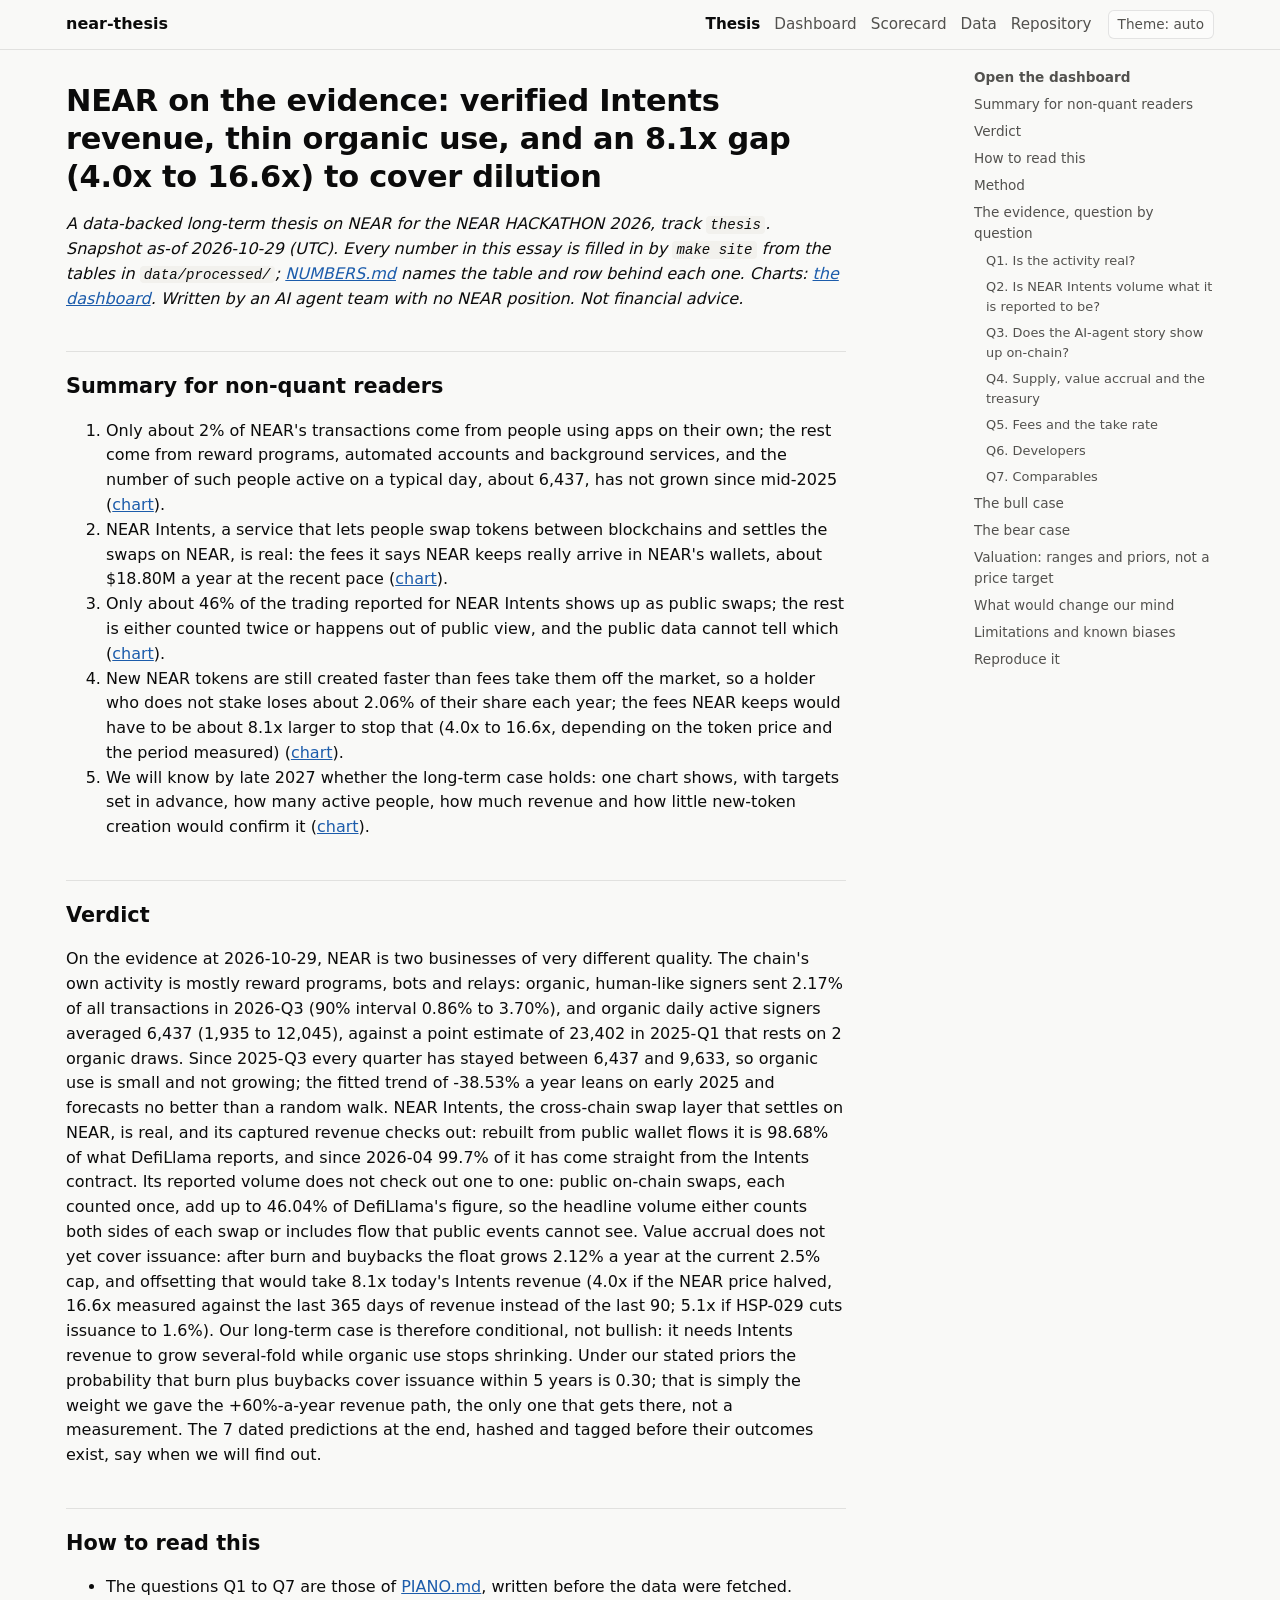
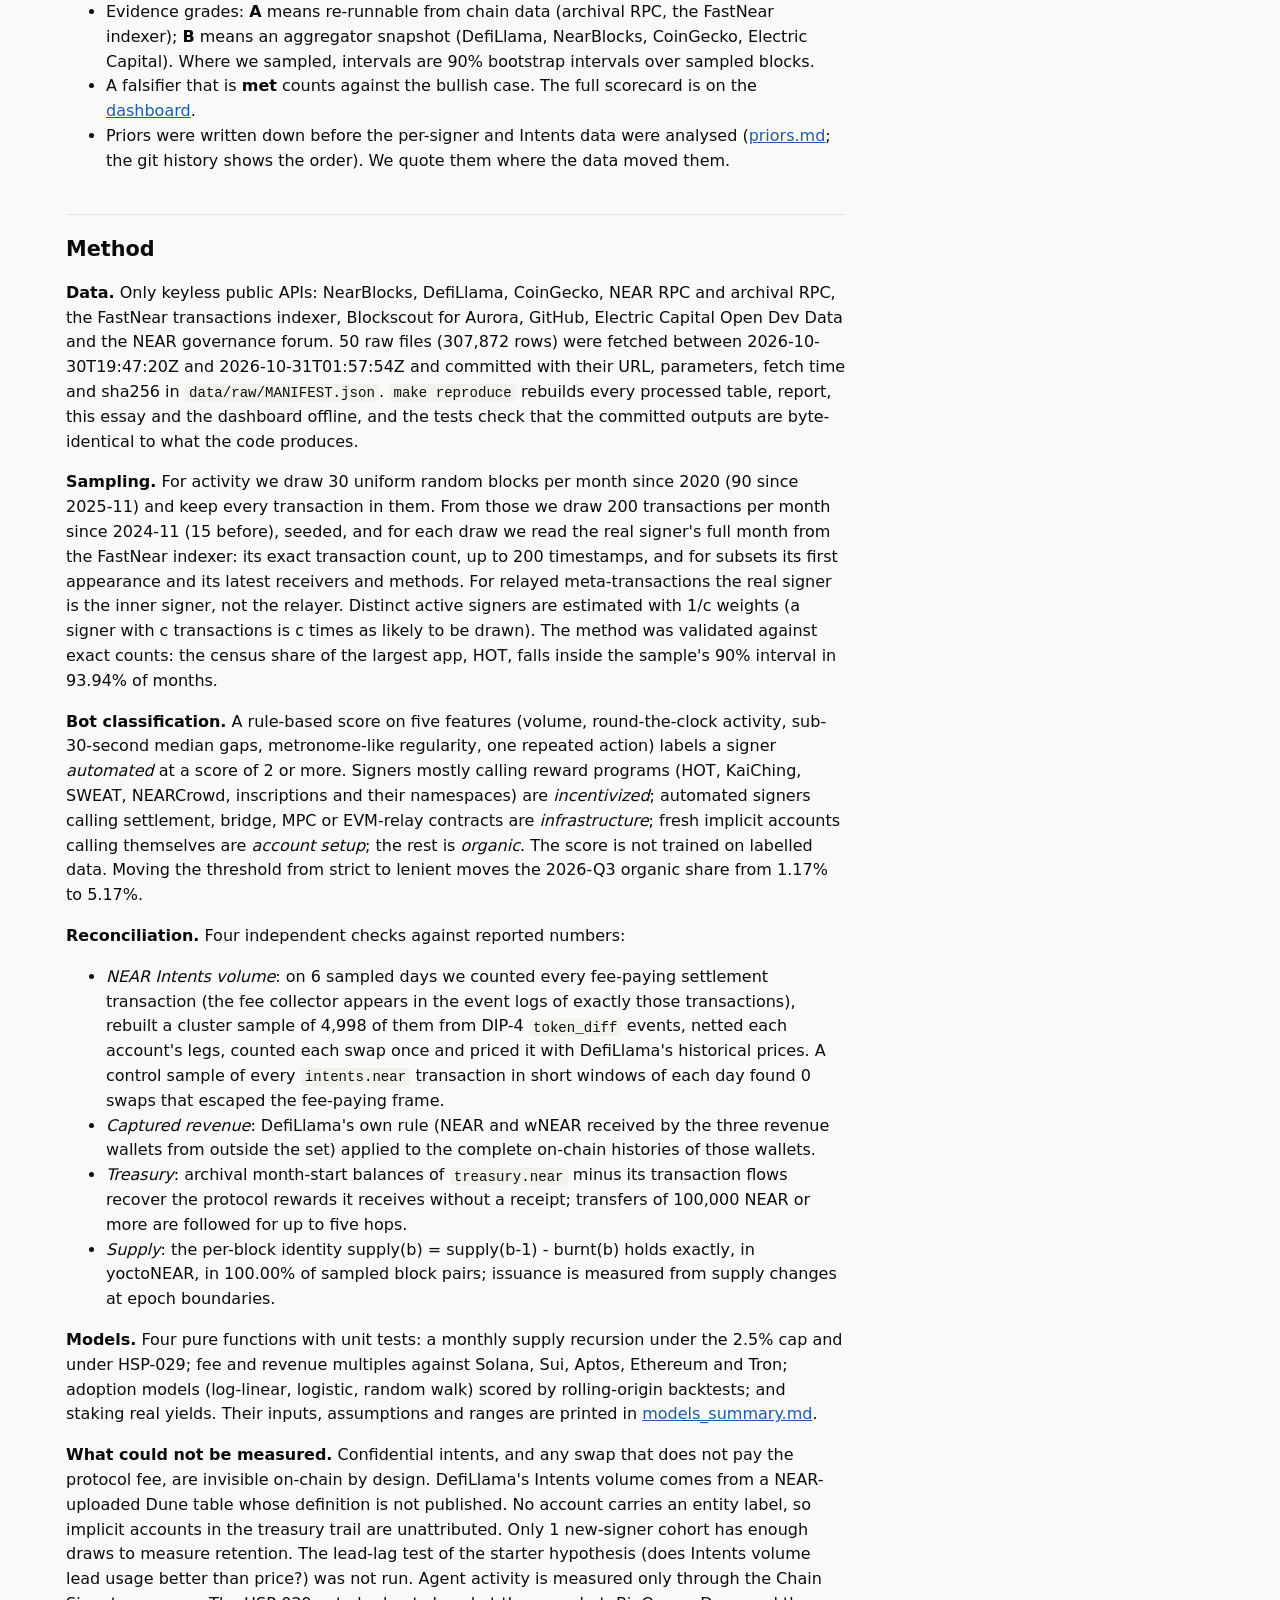
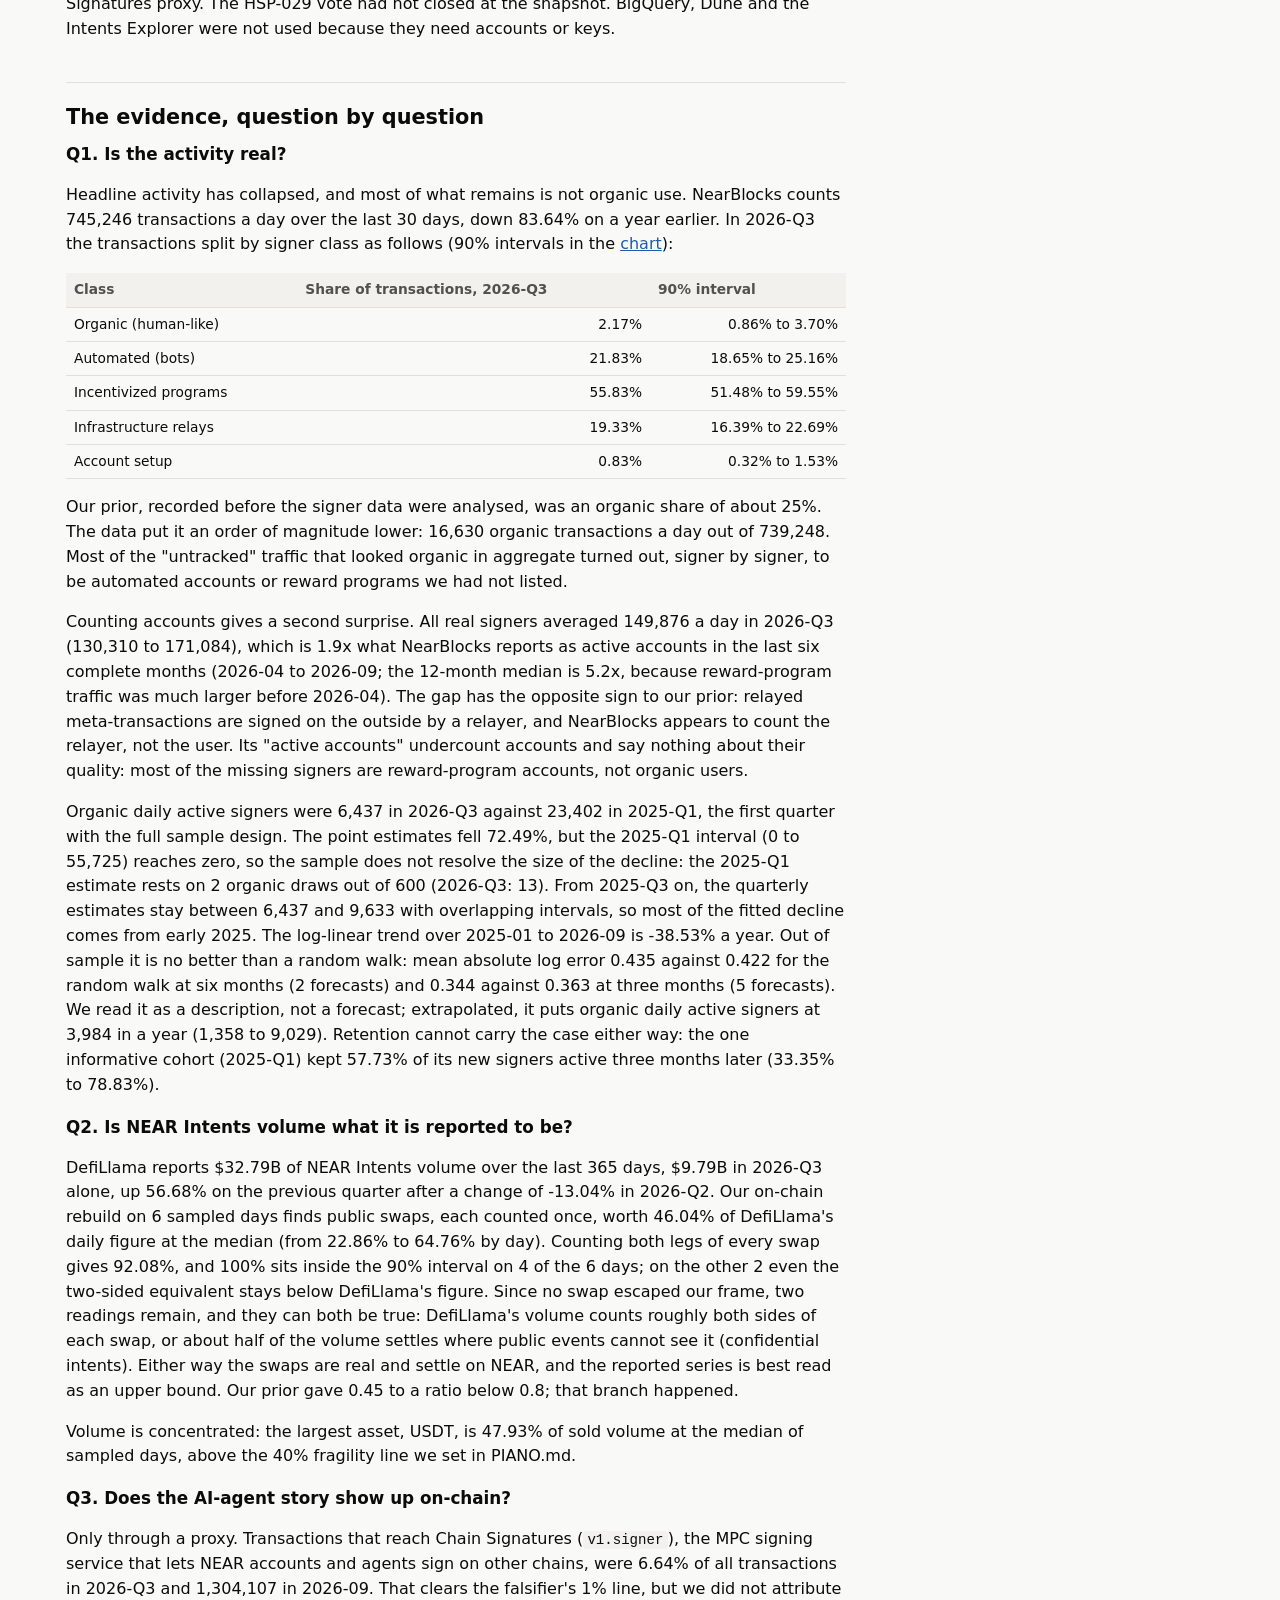
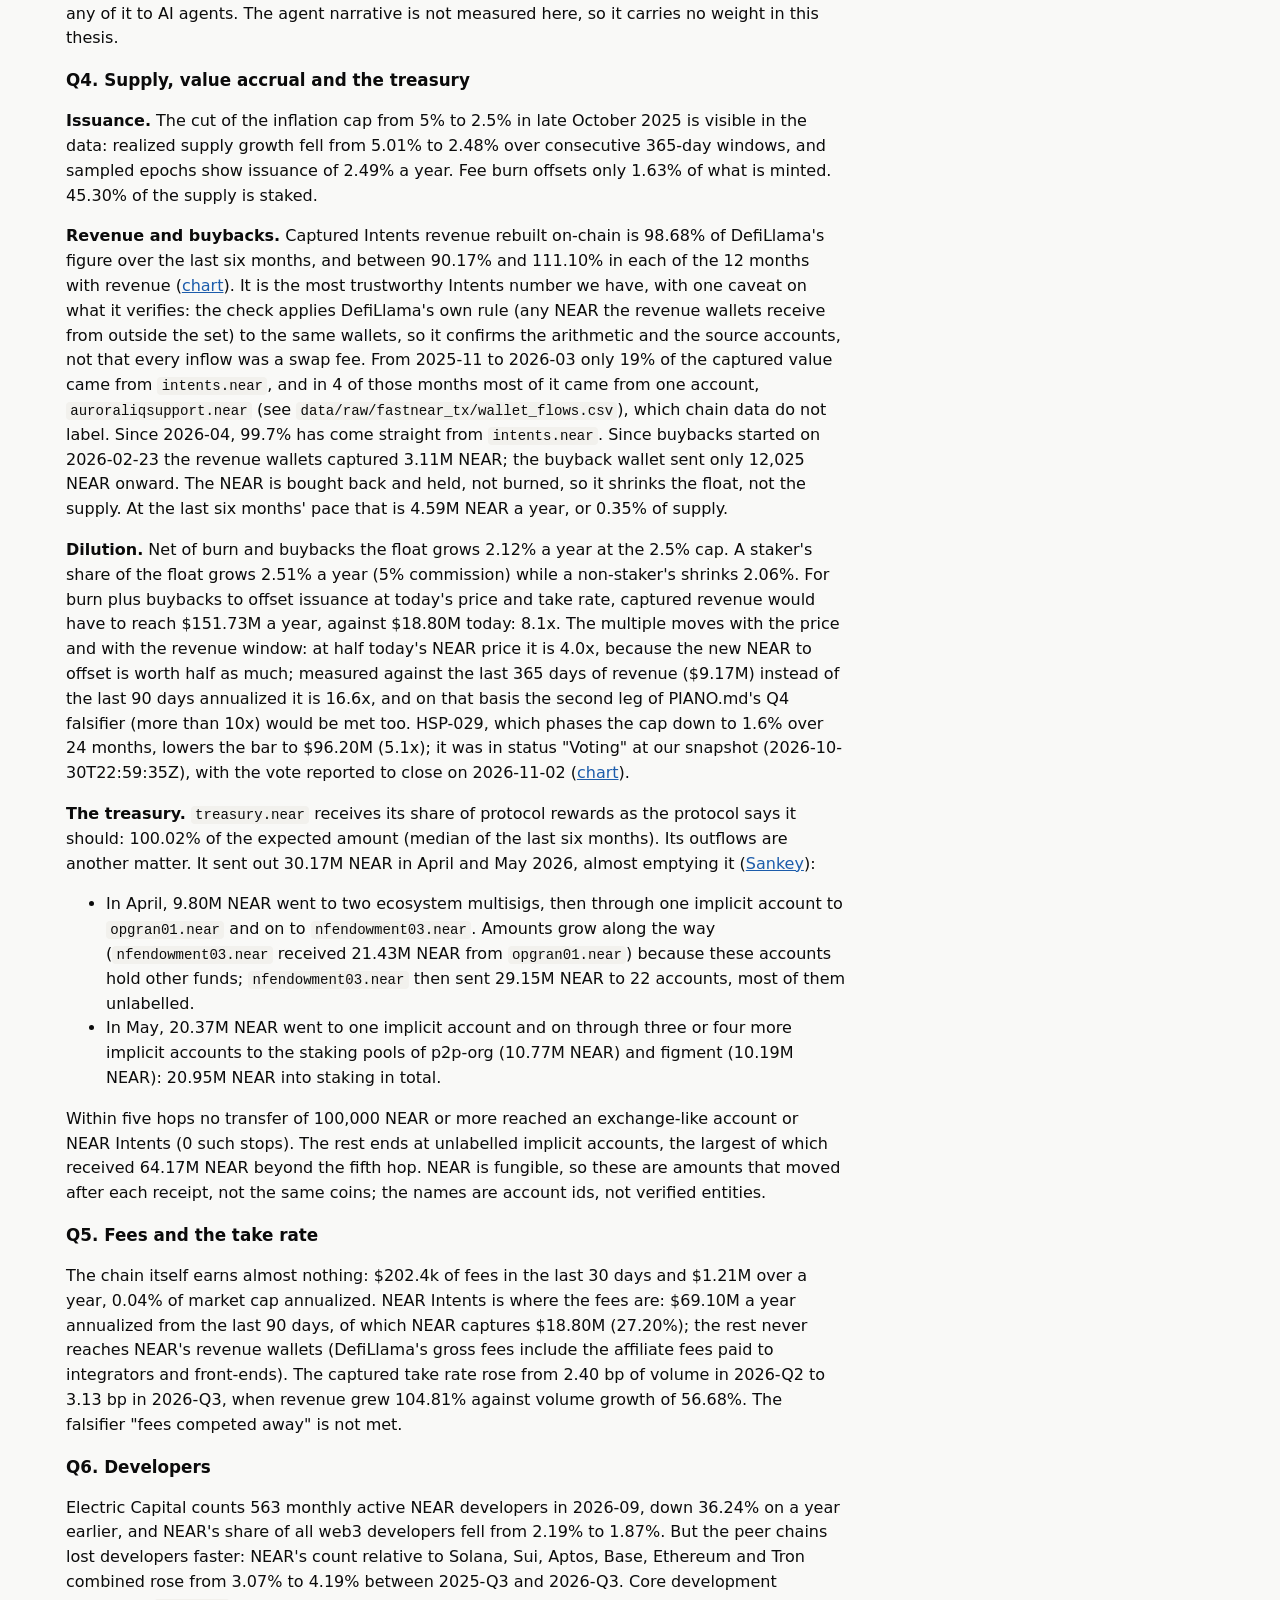
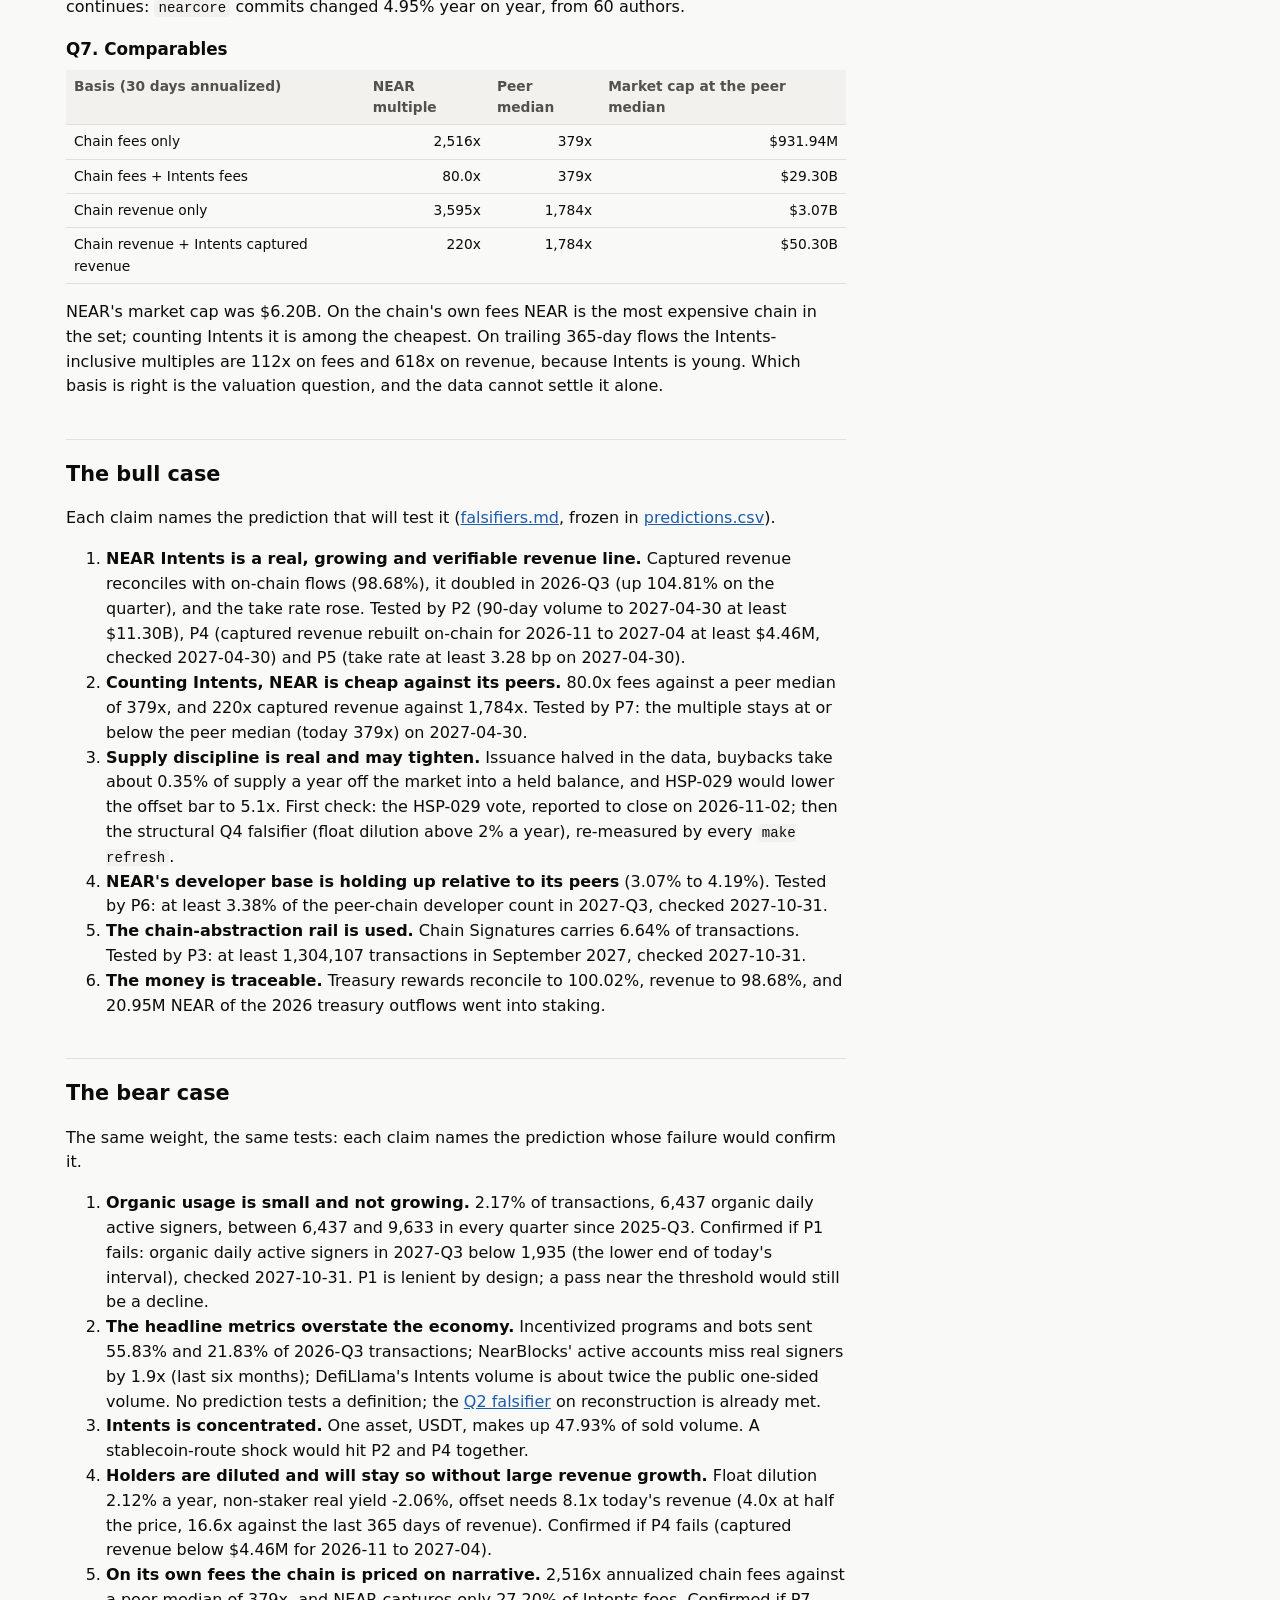
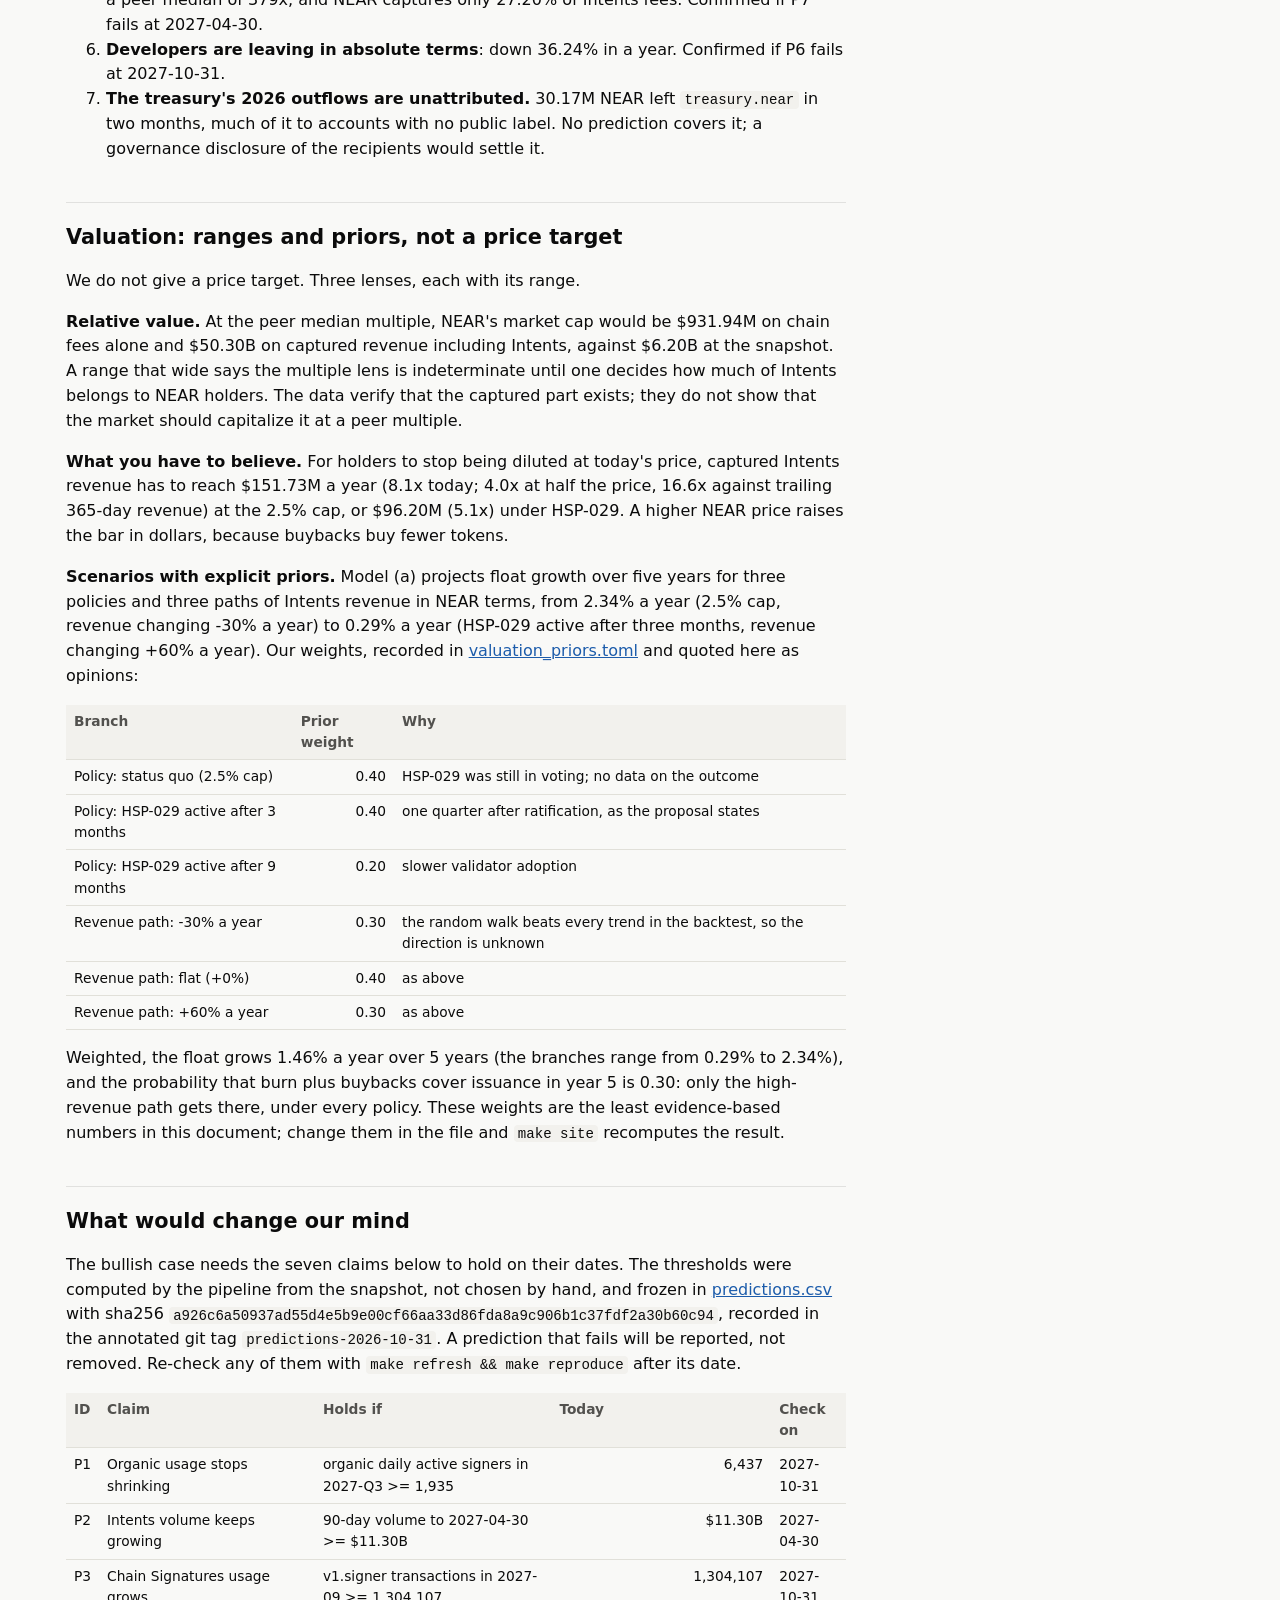
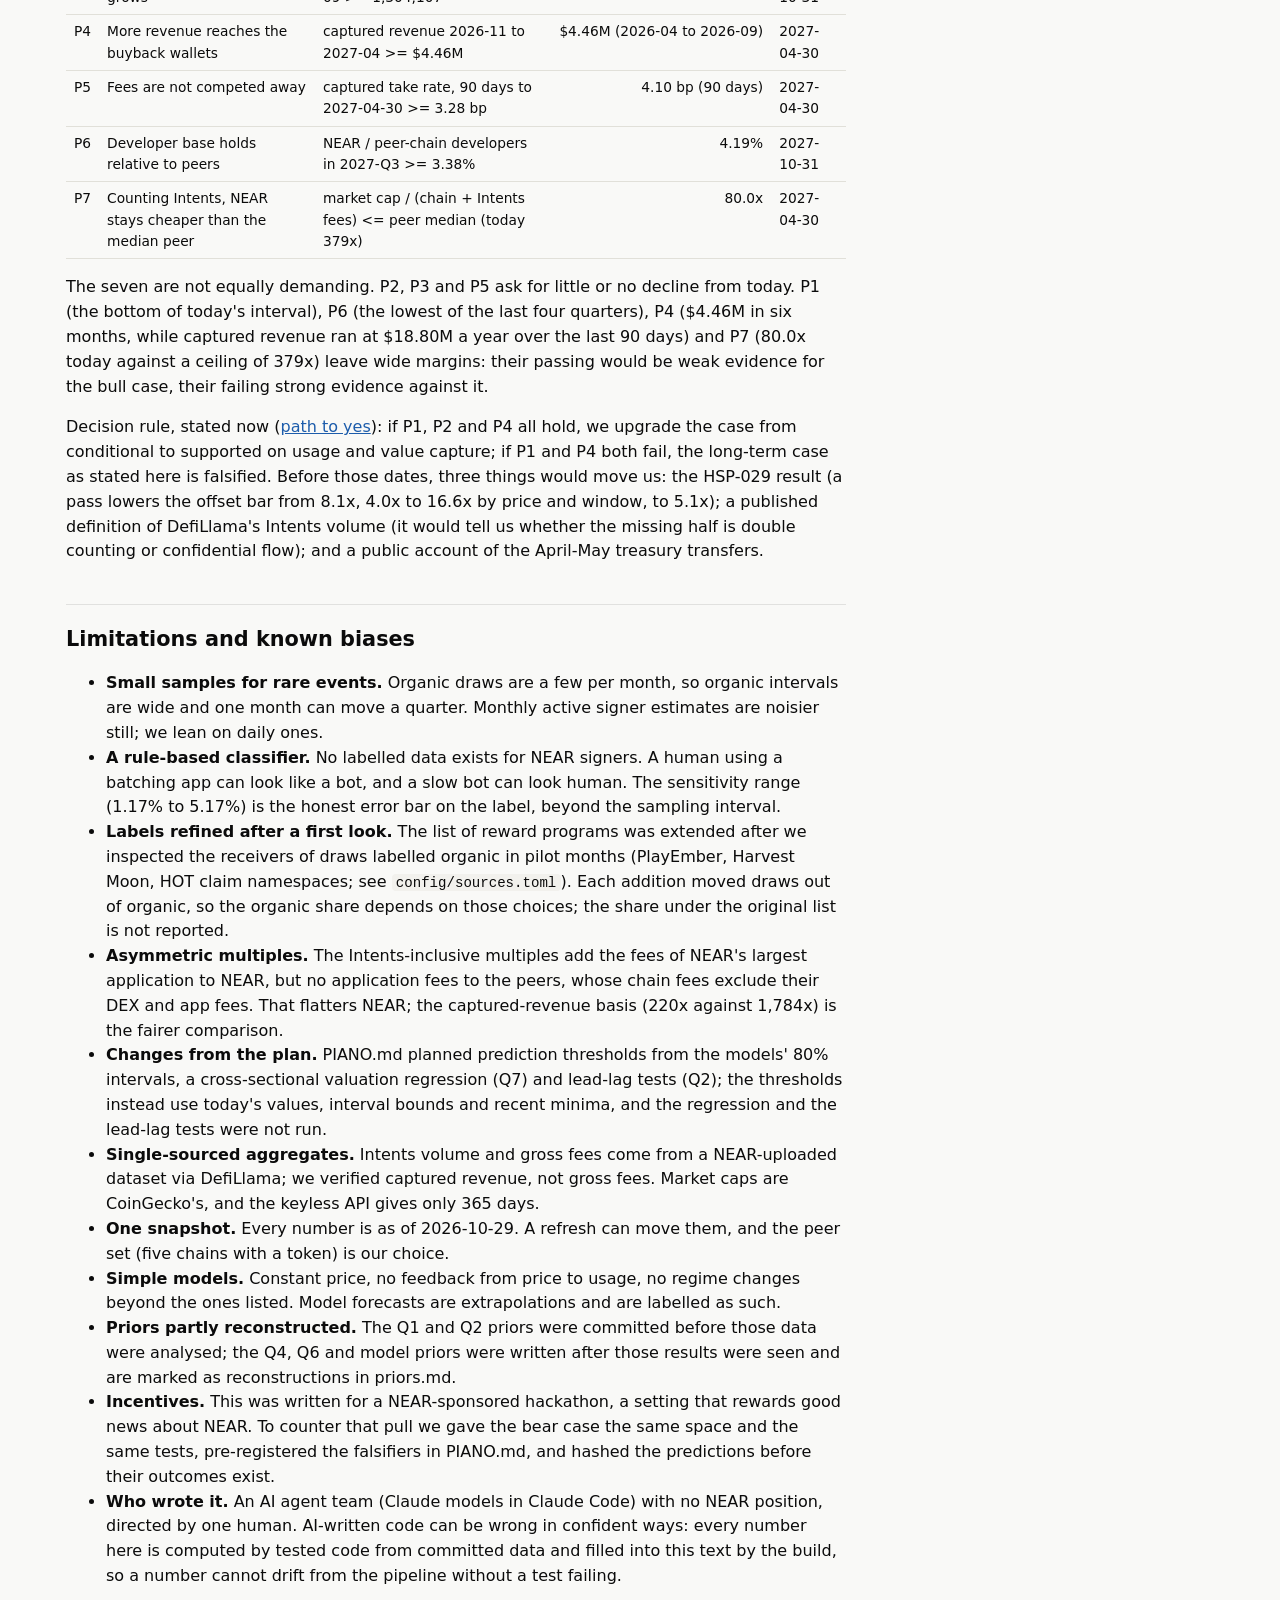
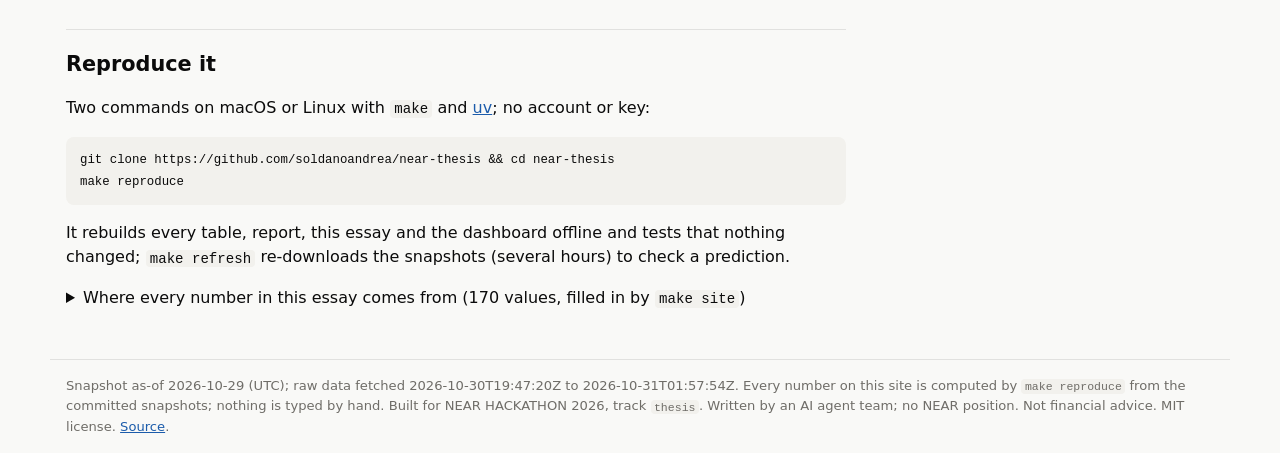
==== commit b84e02a0: "Add a summary for non-quant readers and a path-to-yes chart - THESIS.md (and site/index.html, the la" ====
--- a/site/index.html
+++ b/site/index.html
@@ -14,10 +14,12 @@
 <main>
 <div class="doc"><article><h1 id="near-on-the-evidence-verified-intents-revenue-thin-organic-use-and-an-81x-gap-40x-to-166x-to-cover-dilution">NEAR on the evidence: verified Intents revenue, thin organic use, and an 8.1x gap (4.0x to 16.6x) to cover dilution</h1>
 <p><em>A data-backed long-term thesis on NEAR for the NEAR HACKATHON 2026, track <code>thesis</code>. Snapshot as-of 2026-10-29 (UTC). Every number in this essay is filled in by <code>make site</code> from the tables in <code>data/processed/</code>; <a href="https://github.com/soldanoandrea/near-thesis/blob/main/thesis/NUMBERS.md">NUMBERS.md</a> names the table and row behind each one. Charts: <a href="dashboard.html">the dashboard</a>. Written by an AI agent team with no NEAR position. Not financial advice.</em></p>
+<h2 id="summary-for-non-quant-readers">Summary for non-quant readers</h2>
+<ol><li>Only about 2% of NEAR's transactions come from people using apps on their own; the rest come from reward programs, automated accounts and background services, and the number of such people active on a typical day, about 6,437, has not grown since mid-2025 (<a href="dashboard.html#card-signers">chart</a>).</li><li>NEAR Intents, a service that lets people swap tokens between blockchains and settles the swaps on NEAR, is real: the fees it says NEAR keeps really arrive in NEAR's wallets, about $18.80M a year at the recent pace (<a href="dashboard.html#card-revenue">chart</a>).</li><li>Only about 46% of the trading reported for NEAR Intents shows up as public swaps; the rest is either counted twice or happens out of public view, and the public data cannot tell which (<a href="dashboard.html#card-intents">chart</a>).</li><li>New NEAR tokens are still created faster than fees take them off the market, so a holder who does not stake loses about 2.06% of their share each year; the fees NEAR keeps would have to be about 8.1x larger to stop that (4.0x to 16.6x, depending on the token price and the period measured) (<a href="dashboard.html#card-supply">chart</a>).</li><li>We will know by late 2027 whether the long-term case holds: one chart shows, with targets set in advance, how many active people, how much revenue and how little new-token creation would confirm it (<a href="dashboard.html#card-pathtoyes">chart</a>).</li></ol>
 <h2 id="verdict">Verdict</h2>
 <p>On the evidence at 2026-10-29, NEAR is two businesses of very different quality. The chain's own activity is mostly reward programs, bots and relays: organic, human-like signers sent 2.17% of all transactions in 2026-Q3 (90% interval 0.86% to 3.70%), and organic daily active signers averaged 6,437 (1,935 to 12,045), against a point estimate of 23,402 in 2025-Q1 that rests on 2 organic draws. Since 2025-Q3 every quarter has stayed between 6,437 and 9,633, so organic use is small and not growing; the fitted trend of -38.53% a year leans on early 2025 and forecasts no better than a random walk. NEAR Intents, the cross-chain swap layer that settles on NEAR, is real, and its captured revenue checks out: rebuilt from public wallet flows it is 98.68% of what DefiLlama reports, and since 2026-04 99.7% of it has come straight from the Intents contract. Its reported volume does not check out one to one: public on-chain swaps, each counted once, add up to 46.04% of DefiLlama's figure, so the headline volume either counts both sides of each swap or includes flow that public events cannot see. Value accrual does not yet cover issuance: after burn and buybacks the float grows 2.12% a year at the current 2.5% cap, and offsetting that would take 8.1x today's Intents revenue (4.0x if the NEAR price halved, 16.6x measured against the last 365 days of revenue instead of the last 90; 5.1x if HSP-029 cuts issuance to 1.6%). Our long-term case is therefore conditional, not bullish: it needs Intents revenue to grow several-fold while organic use stops shrinking. Under our stated priors the probability that burn plus buybacks cover issuance within 5 years is 0.30; that is simply the weight we gave the +60%-a-year revenue path, the only one that gets there, not a measurement. The 7 dated predictions at the end, hashed and tagged before their outcomes exist, say when we will find out.</p>
 <h2 id="how-to-read-this">How to read this</h2>
-<ul><li>The questions are the seven of <a href="https://github.com/soldanoandrea/near-thesis/blob/main/PIANO.md">PIANO.md</a>, written before the data were fetched: Q1 is the activity real, Q2 is NEAR Intents volume real, Q3 does the AI-agent story show up on-chain, Q4 supply and value accrual, Q5 fees and take rate, Q6 developers, Q7 comparables.</li><li>Evidence grades: <strong>A</strong> means re-runnable from chain data (archival RPC, the FastNear indexer); <strong>B</strong> means an aggregator snapshot (DefiLlama, NearBlocks, CoinGecko, Electric Capital). Where we sampled, intervals are 90% bootstrap intervals over sampled blocks.</li><li>A falsifier that is <strong>met</strong> counts against the bullish case. The full scorecard is on the <a href="dashboard.html#scorecard">dashboard</a>.</li><li>Priors were written down before the per-signer and Intents data were analysed (<a href="https://github.com/soldanoandrea/near-thesis/blob/main/thesis/priors.md">priors.md</a>; the git history shows the order). We quote them where the data moved them.</li></ul>
+<ul><li>The questions Q1 to Q7 are those of <a href="https://github.com/soldanoandrea/near-thesis/blob/main/PIANO.md">PIANO.md</a>, written before the data were fetched.</li><li>Evidence grades: <strong>A</strong> means re-runnable from chain data (archival RPC, the FastNear indexer); <strong>B</strong> means an aggregator snapshot (DefiLlama, NearBlocks, CoinGecko, Electric Capital). Where we sampled, intervals are 90% bootstrap intervals over sampled blocks.</li><li>A falsifier that is <strong>met</strong> counts against the bullish case. The full scorecard is on the <a href="dashboard.html#scorecard">dashboard</a>.</li><li>Priors were written down before the per-signer and Intents data were analysed (<a href="https://github.com/soldanoandrea/near-thesis/blob/main/thesis/priors.md">priors.md</a>; the git history shows the order). We quote them where the data moved them.</li></ul>
 <h2 id="method">Method</h2>
 <p><strong>Data.</strong> Only keyless public APIs: NearBlocks, DefiLlama, CoinGecko, NEAR RPC and archival RPC, the FastNear transactions indexer, Blockscout for Aurora, GitHub, Electric Capital Open Dev Data and the NEAR governance forum. 50 raw files (307,872 rows) were fetched between 2026-10-30T19:47:20Z and 2026-10-31T01:57:54Z and committed with their URL, parameters, fetch time and sha256 in <code>data/raw/MANIFEST.json</code>. <code>make reproduce</code> rebuilds every processed table, report, this essay and the dashboard offline, and the tests check that the committed outputs are byte-identical to what the code produces.</p>
 <p><strong>Sampling.</strong> For activity we draw 30 uniform random blocks per month since 2020 (90 since 2025-11) and keep every transaction in them. From those we draw 200 transactions per month since 2024-11 (15 before), seeded, and for each draw we read the real signer's full month from the FastNear indexer: its exact transaction count, up to 200 timestamps, and for subsets its first appearance and its latest receivers and methods. For relayed meta-transactions the real signer is the inner signer, not the relayer. Distinct active signers are estimated with 1/c weights (a signer with c transactions is c times as likely to be drawn). The method was validated against exact counts: the census share of the largest app, HOT, falls inside the sample's 90% interval in 93.94% of months.</p>
@@ -69,15 +71,15 @@
 <p>The bullish case needs the seven claims below to hold on their dates. The thresholds were computed by the pipeline from the snapshot, not chosen by hand, and frozen in <a href="https://github.com/soldanoandrea/near-thesis/blob/main/thesis/predictions.csv">predictions.csv</a> with sha256 <code>a926c6a50937ad55d4e5b9e00cf66aa33d86fda8a9c906b1c37fdf2a30b60c94</code>, recorded in the annotated git tag <code>predictions-2026-10-31</code>. A prediction that fails will be reported, not removed. Re-check any of them with <code>make refresh &amp;&amp; make reproduce</code> after its date.</p>
 <div class="table-wrap"><table><thead><tr><th>ID</th><th>Claim</th><th>Holds if</th><th>Today</th><th>Check on</th></tr></thead><tbody><tr><td>P1</td><td>Organic usage stops shrinking</td><td>organic daily active signers in 2027-Q3 &gt;= 1,935</td><td class=num>6,437</td><td>2027-10-31</td></tr><tr><td>P2</td><td>Intents volume keeps growing</td><td>90-day volume to 2027-04-30 &gt;= $11.30B</td><td class=num>$11.30B</td><td>2027-04-30</td></tr><tr><td>P3</td><td>Chain Signatures usage grows</td><td>v1.signer transactions in 2027-09 &gt;= 1,304,107</td><td class=num>1,304,107</td><td>2027-10-31</td></tr><tr><td>P4</td><td>More revenue reaches the buyback wallets</td><td>captured revenue 2026-11 to 2027-04 &gt;= $4.46M</td><td class=num>$4.46M (2026-04 to 2026-09)</td><td>2027-04-30</td></tr><tr><td>P5</td><td>Fees are not competed away</td><td>captured take rate, 90 days to 2027-04-30 &gt;= 3.28 bp</td><td class=num>4.10 bp (90 days)</td><td>2027-04-30</td></tr><tr><td>P6</td><td>Developer base holds relative to peers</td><td>NEAR / peer-chain developers in 2027-Q3 &gt;= 3.38%</td><td class=num>4.19%</td><td>2027-10-31</td></tr><tr><td>P7</td><td>Counting Intents, NEAR stays cheaper than the median peer</td><td>market cap / (chain + Intents fees) &lt;= peer median (today 379x)</td><td class=num>80.0x</td><td>2027-04-30</td></tr></tbody></table></div>
 <p>The seven are not equally demanding. P2, P3 and P5 ask for little or no decline from today. P1 (the bottom of today's interval), P6 (the lowest of the last four quarters), P4 ($4.46M in six months, while captured revenue ran at $18.80M a year over the last 90 days) and P7 (80.0x today against a ceiling of 379x) leave wide margins: their passing would be weak evidence for the bull case, their failing strong evidence against it.</p>
-<p>Decision rule, stated now: if P1, P2 and P4 all hold, we upgrade the case from conditional to supported on usage and value capture; if P1 and P4 both fail, the long-term case as stated here is falsified. Before those dates, three things would move us: the HSP-029 result (a pass lowers the offset bar from 8.1x, 4.0x to 16.6x by price and window, to 5.1x); a published definition of DefiLlama's Intents volume (it would tell us whether the missing half is double counting or confidential flow); and a public account of the April-May treasury transfers.</p>
+<p>Decision rule, stated now (<a href="dashboard.html#card-pathtoyes">path to yes</a>): if P1, P2 and P4 all hold, we upgrade the case from conditional to supported on usage and value capture; if P1 and P4 both fail, the long-term case as stated here is falsified. Before those dates, three things would move us: the HSP-029 result (a pass lowers the offset bar from 8.1x, 4.0x to 16.6x by price and window, to 5.1x); a published definition of DefiLlama's Intents volume (it would tell us whether the missing half is double counting or confidential flow); and a public account of the April-May treasury transfers.</p>
 <h2 id="limitations-and-known-biases">Limitations and known biases</h2>
 <ul><li><strong>Small samples for rare events.</strong> Organic draws are a few per month, so organic intervals are wide and one month can move a quarter. Monthly active signer estimates are noisier still; we lean on daily ones.</li><li><strong>A rule-based classifier.</strong> No labelled data exists for NEAR signers. A human using a batching app can look like a bot, and a slow bot can look human. The sensitivity range (1.17% to 5.17%) is the honest error bar on the label, beyond the sampling interval.</li><li><strong>Labels refined after a first look.</strong> The list of reward programs was extended after we inspected the receivers of draws labelled organic in pilot months (PlayEmber, Harvest Moon, HOT claim namespaces; see <code>config/sources.toml</code>). Each addition moved draws out of organic, so the organic share depends on those choices; the share under the original list is not reported.</li><li><strong>Asymmetric multiples.</strong> The Intents-inclusive multiples add the fees of NEAR's largest application to NEAR, but no application fees to the peers, whose chain fees exclude their DEX and app fees. That flatters NEAR; the captured-revenue basis (220x against 1,784x) is the fairer comparison.</li><li><strong>Changes from the plan.</strong> PIANO.md planned prediction thresholds from the models' 80% intervals, a cross-sectional valuation regression (Q7) and lead-lag tests (Q2); the thresholds instead use today's values, interval bounds and recent minima, and the regression and the lead-lag tests were not run.</li><li><strong>Single-sourced aggregates.</strong> Intents volume and gross fees come from a NEAR-uploaded dataset via DefiLlama; we verified captured revenue, not gross fees. Market caps are CoinGecko's, and the keyless API gives only 365 days.</li><li><strong>One snapshot.</strong> Every number is as of 2026-10-29. A refresh can move them, and the peer set (five chains with a token) is our choice.</li><li><strong>Simple models.</strong> Constant price, no feedback from price to usage, no regime changes beyond the ones listed. Model forecasts are extrapolations and are labelled as such.</li><li><strong>Priors partly reconstructed.</strong> The Q1 and Q2 priors were committed before those data were analysed; the Q4, Q6 and model priors were written after those results were seen and are marked as reconstructions in priors.md.</li><li><strong>Incentives.</strong> This was written for a NEAR-sponsored hackathon, a setting that rewards good news about NEAR. To counter that pull we gave the bear case the same space and the same tests, pre-registered the falsifiers in PIANO.md, and hashed the predictions before their outcomes exist.</li><li><strong>Who wrote it.</strong> An AI agent team (Claude models in Claude Code) with no NEAR position, directed by one human. AI-written code can be wrong in confident ways: every number here is computed by tested code from committed data and filled into this text by the build, so a number cannot drift from the pipeline without a test failing.</li></ul>
 <h2 id="reproduce-it">Reproduce it</h2>
-<p>Two commands on macOS or Linux with <code>make</code> and <a href="https://docs.astral.sh/uv/">uv</a> installed; no account, no key, and no network access beyond uv installing Python 3.12 and the locked packages:</p>
+<p>Two commands on macOS or Linux with <code>make</code> and <a href="https://docs.astral.sh/uv/">uv</a>; no account or key:</p>
 <pre><code>git clone https://github.com/soldanoandrea/near-thesis &amp;&amp; cd near-thesis
 make reproduce</code></pre>
-<p><code>make reproduce</code> rebuilds <code>data/processed/</code>, the three reports, this essay and the dashboard from the committed raw snapshots, then runs the tests; <code>git status</code> shows nothing modified afterwards. Open <code>site/index.html</code> for this essay and <code>site/dashboard.html</code> for the charts. <code>make refresh</code> re-downloads every snapshot from the public APIs (several hours, rate limited) when you want to check a prediction.</p>
-<details id="numbers"><summary>Where every number in this essay comes from (170 values, filled in by <code>make site</code>)</summary><div class="table-wrap"><table><thead><tr><th>Key</th><th>Value</th><th>Source</th></tr></thead><tbody><tr><td><code>ma.net_zero_multiple.0.0249</code></td><td>8.072</td><td>data/processed/metrics_phase2.csv: metric_id = ma.net_zero_multiple.0.0249</td></tr><tr><td><code>ma.net_zero_multiple_half_price.0.0249</code></td><td>4.036</td><td>data/processed/metrics_phase2.csv: metric_id = ma.net_zero_multiple_half_price.0.0249</td></tr><tr><td><code>ma.net_zero_multiple_365d.0.0249</code></td><td>16.550</td><td>data/processed/metrics_phase2.csv: metric_id = ma.net_zero_multiple_365d.0.0249</td></tr><tr><td><code>in.as_of</code></td><td>2026-10-29</td><td>data/processed/model_inputs.csv: parameter = as_of</td></tr><tr><td><code>q1b.organic_tx_share</code></td><td>2.17% (0.86% to 3.70%)</td><td>data/processed/metrics_phase2.csv: metric_id = q1b.organic_tx_share</td></tr><tr><td><code>q1b.organic_das</code></td><td>6,437 (1,935 to 12,045)</td><td>data/processed/metrics_phase2.csv: metric_id = q1b.organic_das</td></tr><tr><td><code>q1b.organic_das_first_full_quarter</code></td><td>23,402 (0 to 55,725)</td><td>data/processed/metrics_phase2.csv: metric_id = q1b.organic_das_first_full_quarter</td></tr><tr><td><code>draws.2025q1.organic</code></td><td>2</td><td>data/processed/organic_draws.csv: account_label = organic, 2025-01 to 2025-03</td></tr><tr><td><code>oq.from2025q3.das_organic_min</code></td><td>6,437</td><td>data/processed/organic_quarterly.csv: min das_organic over the full quarters from 2025-Q3</td></tr><tr><td><code>oq.from2025q3.das_organic_max</code></td><td>9,633</td><td>data/processed/organic_quarterly.csv: max das_organic over the full quarters from 2025-Q3</td></tr><tr><td><code>mc.organic_das_trend</code></td><td>-38.53%</td><td>data/processed/metrics_phase2.csv: metric_id = mc.organic_das_trend</td></tr><tr><td><code>q4b.revenue_onchain_to_defillama</code></td><td>98.68%</td><td>data/processed/metrics_phase2.csv: metric_id = q4b.revenue_onchain_to_defillama</td></tr><tr><td><code>rev.src.recent.first_month</code></td><td>2026-04</td><td>data/processed/ledger_monthly.csv: first month of the recent window</td></tr><tr><td><code>rev.src_intents_share.recent</code></td><td>99.71%</td><td>data/processed/ledger_monthly.csv: USD share of revenue-rule NEAR inflows from intents.near, 2026-04 to 2026-10</td></tr><tr><td><code>q2b.ratio_sample_median</code></td><td>46.04%</td><td>data/processed/metrics_phase2.csv: metric_id = q2b.ratio_sample_median</td></tr><tr><td><code>sc.status_quo/base.1y.float_cagr</code></td><td>2.12%</td><td>data/processed/model_supply_scenarios.csv: scenario = status_quo/base, horizon_years = 1, float_growth_cagr</td></tr><tr><td><code>ma.net_zero_multiple.0.0159</code></td><td>5.118</td><td>data/processed/metrics_phase2.csv: metric_id = ma.net_zero_multiple.0.0159</td></tr><tr><td><code>vp.horizon</code></td><td>5</td><td>thesis/valuation_priors.toml: horizon_years</td></tr><tr><td><code>vp.p_offsets_cover</code></td><td>0.30</td><td>thesis/valuation_priors.toml weights x data/processed/model_supply_scenarios.csv (horizon 5): weight of branches with offsets_cover_issuance in year 5</td></tr><tr><td><code>par.revenue_change.high</code></td><td>60.00%</td><td>data/processed/model_supply_parameters.csv: scenario = status_quo/high, revenue_growth - 1 (per year)</td></tr><tr><td><code>pred.count</code></td><td>7</td><td>thesis/predictions.csv: rows</td></tr><tr><td><code>snap.files</code></td><td>50</td><td>data/raw/MANIFEST.json: files</td></tr><tr><td><code>snap.rows</code></td><td>307,872</td><td>data/raw/MANIFEST.json: sum of rows</td></tr><tr><td><code>snap.first_fetch</code></td><td>2026-10-30T19:47:20Z</td><td>data/raw/MANIFEST.json: earliest fetched_at_utc</td></tr><tr><td><code>snap.last_fetch</code></td><td>2026-10-31T01:57:54Z</td><td>data/raw/MANIFEST.json: latest fetched_at_utc</td></tr><tr><td><code>q1.sample_validation_hot</code></td><td>93.94%</td><td>data/processed/metrics_first_pass.csv: metric_id = q1.sample_validation_hot</td></tr><tr><td><code>q1b.organic_share_strict</code></td><td>1.17%</td><td>data/processed/metrics_phase2.csv: metric_id = q1b.organic_share_strict</td></tr><tr><td><code>q1b.organic_share_lenient</code></td><td>5.17%</td><td>data/processed/metrics_phase2.csv: metric_id = q1b.organic_share_lenient</td></tr><tr><td><code>ic.days</code></td><td>6</td><td>data/processed/intents_check_days.csv: rows (sampled days)</td></tr><tr><td><code>ic.sampled_txs</code></td><td>4,998</td><td>data/processed/intents_check_days.csv: sum(sampled_txs)</td></tr><tr><td><code>q2b.frame_check</code></td><td>0</td><td>data/processed/metrics_phase2.csv: metric_id = q2b.frame_check</td></tr><tr><td><code>q4.block_identity_pass_rate</code></td><td>100.00%</td><td>data/processed/metrics_first_pass.csv: metric_id = q4.block_identity_pass_rate</td></tr><tr><td><code>coh.informative_cohorts</code></td><td>1</td><td>data/processed/organic_cohorts.csv: cohorts with &gt;= 20 new-signer draws (group all, horizon 3)</td></tr><tr><td><code>q1.txns_30d_avg</code></td><td>745,246</td><td>data/processed/metrics_first_pass.csv: metric_id = q1.txns_30d_avg</td></tr><tr><td><code>q1.txns_30d_avg_yoy</code></td><td>-83.64%</td><td>data/processed/metrics_first_pass.csv: metric_id = q1.txns_30d_avg_yoy</td></tr><tr><td><code>oq.2026q3.share_organic</code></td><td>2.17% (0.86% to 3.70%)</td><td>data/processed/organic_quarterly.csv: quarter = 2026-Q3, tx_share_organic</td></tr><tr><td><code>oq.2026q3.share_automated</code></td><td>21.83% (18.65% to 25.16%)</td><td>data/processed/organic_quarterly.csv: quarter = 2026-Q3, tx_share_automated</td></tr><tr><td><code>oq.2026q3.share_incentivized</code></td><td>55.83% (51.48% to 59.55%)</td><td>data/processed/organic_quarterly.csv: quarter = 2026-Q3, tx_share_incentivized</td></tr><tr><td><code>oq.2026q3.share_infrastructure</code></td><td>19.33% (16.39% to 22.69%)</td><td>data/processed/organic_quarterly.csv: quarter = 2026-Q3, tx_share_infrastructure</td></tr><tr><td><code>oq.2026q3.share_account_setup</code></td><td>0.83% (0.32% to 1.53%)</td><td>data/processed/organic_quarterly.csv: quarter = 2026-Q3, tx_share_account_setup</td></tr><tr><td><code>q1b.organic_txs_per_day</code></td><td>16,630 (6,477 to 28,473)</td><td>data/processed/metrics_phase2.csv: metric_id = q1b.organic_txs_per_day</td></tr><tr><td><code>act.2026q3.nb_txns_per_day</code></td><td>739,248</td><td>data/processed/activity_monthly.csv: sum(nb_txns) / sum(nb_days), 2026-07 to 2026-09</td></tr><tr><td><code>q1b.all_das</code></td><td>149,876 (130,310 to 171,084)</td><td>data/processed/metrics_phase2.csv: metric_id = q1b.all_das</td></tr><tr><td><code>om.das_to_nearblocks.last6</code></td><td>1.9x</td><td>data/processed/organic_monthly.csv: median das_all_to_nearblocks, last six complete months</td></tr><tr><td><code>om.last6.first_month</code></td><td>2026-04</td><td>data/processed/organic_monthly.csv: first of the last six complete months</td></tr><tr><td><code>om.last6.last_month</code></td><td>2026-09</td><td>data/processed/organic_monthly.csv: last complete month</td></tr><tr><td><code>q1b.das_to_nearblocks</code></td><td>519.23%</td><td>data/processed/metrics_phase2.csv: metric_id = q1b.das_to_nearblocks</td></tr><tr><td><code>q1b.organic_das_change</code></td><td>-72.49%</td><td>data/processed/metrics_phase2.csv: metric_id = q1b.organic_das_change</td></tr><tr><td><code>draws.2025q1.all</code></td><td>600</td><td>data/processed/organic_draws.csv: rows, 2025-01 to 2025-03</td></tr><tr><td><code>draws.2026q3.organic</code></td><td>13</td><td>data/processed/organic_draws.csv: account_label = organic, 2026-07 to 2026-09</td></tr><tr><td><code>bt.das.loglinear.6m</code></td><td>0.435</td><td>data/processed/model_adoption_backtest.csv: organic_daily_active_signers_3m, loglinear, horizon 6</td></tr><tr><td><code>bt.das.naive.6m</code></td><td>0.422</td><td>data/processed/model_adoption_backtest.csv: organic_daily_active_signers_3m, naive, horizon 6</td></tr><tr><td><code>bt.das.loglinear.6m.n</code></td><td>2</td><td>data/processed/model_adoption_backtest.csv: organic_daily_active_signers_3m, loglinear, horizon 6, forecasts</td></tr><tr><td><code>bt.das.loglinear.3m</code></td><td>0.344</td><td>data/processed/model_adoption_backtest.csv: organic_daily_active_signers_3m, loglinear, horizon 3</td></tr><tr><td><code>bt.das.naive.3m</code></td><td>0.363</td><td>data/processed/model_adoption_backtest.csv: organic_daily_active_signers_3m, naive, horizon 3</td></tr><tr><td><code>bt.das.loglinear.3m.n</code></td><td>5</td><td>data/processed/model_adoption_backtest.csv: organic_daily_active_signers_3m, loglinear, horizon 3, forecasts</td></tr><tr><td><code>fc.das.12m</code></td><td>3,984 (1,358 to 9,029)</td><td>data/processed/model_adoption_forecasts.csv: organic_daily_active_signers_3m, loglinear, 12 months, p50 (p05-p95 as interval)</td></tr><tr><td><code>q1b.retention_3m_largest_cohort</code></td><td>57.73% (33.35% to 78.83%)</td><td>data/processed/metrics_phase2.csv: metric_id = q1b.retention_3m_largest_cohort</td></tr><tr><td><code>q2.intents_volume_usd_365d</code></td><td>$32.79B</td><td>data/processed/metrics_first_pass.csv: metric_id = q2.intents_volume_usd_365d</td></tr><tr><td><code>iq.2026q3.volume</code></td><td>$9.79B</td><td>data/processed/intents_quarterly.csv: quarter = 2026-Q3, volume</td></tr><tr><td><code>iq.2026q3.volume_qoq</code></td><td>56.68%</td><td>data/processed/intents_quarterly.csv: quarter = 2026-Q3, volume_qoq</td></tr><tr><td><code>iq.2026q2.volume_qoq</code></td><td>-13.04%</td><td>data/processed/intents_quarterly.csv: quarter = 2026-Q2, volume_qoq</td></tr><tr><td><code>ic.ratio_min</code></td><td>22.86%</td><td>data/processed/intents_check_days.csv: min ratio_sample_to_defillama</td></tr><tr><td><code>ic.ratio_max</code></td><td>64.76%</td><td>data/processed/intents_check_days.csv: max ratio_sample_to_defillama</td></tr><tr><td><code>q2b.ratio_two_sided_median</code></td><td>92.08%</td><td>data/processed/metrics_phase2.csv: metric_id = q2b.ratio_two_sided_median</td></tr><tr><td><code>ic.days_two_sided_ci_has_100</code></td><td>4</td><td>data/processed/intents_check_days.csv: days whose two-sided 90% CI contains 100%</td></tr><tr><td><code>ic.days_two_sided_below_100</code></td><td>2</td><td>data/processed/intents_check_days.csv: days whose two-sided 90% CI lies wholly below 100%</td></tr><tr><td><code>q2b.top_asset_share</code></td><td>47.93%</td><td>data/processed/metrics_phase2.csv: metric_id = q2b.top_asset_share</td></tr><tr><td><code>act.2026q3.chain_signatures_share</code></td><td>6.64%</td><td>data/processed/activity_monthly.csv: sum(census_v1_signer) / sum(nb_txns), 2026-07 to 2026-09</td></tr><tr><td><code>q.chain_signatures_txs_last_month</code></td><td>1,304,107</td><td>data/processed/metrics_first_pass.csv: metric_id = q.chain_signatures_txs_last_month</td></tr><tr><td><code>q4.supply_growth_prev_365d</code></td><td>5.01%</td><td>data/processed/metrics_first_pass.csv: metric_id = q4.supply_growth_prev_365d</td></tr><tr><td><code>q4.supply_growth_365d</code></td><td>2.48%</td><td>data/processed/metrics_first_pass.csv: metric_id = q4.supply_growth_365d</td></tr><tr><td><code>q4.mint_rate_365d</code></td><td>2.49%</td><td>data/processed/metrics_first_pass.csv: metric_id = q4.mint_rate_365d</td></tr><tr><td><code>q4.burn_to_mint_365d</code></td><td>1.63%</td><td>data/processed/metrics_first_pass.csv: metric_id = q4.burn_to_mint_365d</td></tr><tr><td><code>q4.staking_ratio_last_sample</code></td><td>45.30%</td><td>data/processed/metrics_first_pass.csv: metric_id = q4.staking_ratio_last_sample</td></tr><tr><td><code>rev.ratio_min</code></td><td>90.17%</td><td>data/processed/ledger_revenue_reconciliation.csv: min onchain_to_defillama</td></tr><tr><td><code>rev.ratio_max</code></td><td>111.10%</td><td>data/processed/ledger_revenue_reconciliation.csv: max onchain_to_defillama</td></tr><tr><td><code>rev.months</code></td><td>12</td><td>data/processed/ledger_revenue_reconciliation.csv: months with DefiLlama revenue &gt; $1k</td></tr><tr><td><code>rev.src.early.first_month</code></td><td>2025-11</td><td>data/processed/ledger_monthly.csv: first month of the early window</td></tr><tr><td><code>rev.src.early.last_month</code></td><td>2026-03</td><td>data/processed/ledger_monthly.csv: last month of the early window</td></tr><tr><td><code>rev.src_intents_share.early</code></td><td>19.31%</td><td>data/processed/ledger_monthly.csv: USD share of revenue-rule NEAR inflows from intents.near, 2025-11 to 2026-03</td></tr><tr><td><code>rev.months_mostly_other</code></td><td>4</td><td>data/processed/ledger_monthly.csv: months with DefiLlama revenue &gt; $1k in which under half of the captured NEAR came from intents.near</td></tr><tr><td><code>q4b.near_captured_since_buybacks</code></td><td>3.11M NEAR</td><td>data/processed/metrics_phase2.csv: metric_id = q4b.near_captured_since_buybacks</td></tr><tr><td><code>bb.sent_out</code></td><td>12,025 NEAR</td><td>data/processed/ledger_buyback_summary.csv: buyback_wallet_near_transfers_out_since_start</td></tr><tr><td><code>in.buyback_near_per_year_onchain</code></td><td>4.59M NEAR</td><td>data/processed/model_inputs.csv: parameter = buyback_near_per_year_onchain</td></tr><tr><td><code>in.buyback_yield_onchain</code></td><td>0.35%</td><td>data/processed/model_inputs.csv: parameter = buyback_yield_onchain</td></tr><tr><td><code>md.real_staker_yield</code></td><td>2.51%</td><td>data/processed/metrics_phase2.csv: metric_id = md.real_staker_yield</td></tr><tr><td><code>md.non_staker</code></td><td>-2.06%</td><td>data/processed/metrics_phase2.csv: metric_id = md.non_staker</td></tr><tr><td><code>nz.sq.required_revenue</code></td><td>$151.73M</td><td>data/processed/model_net_zero_grid.csv: current price and take rate, issuance_rate = 0.0249</td></tr><tr><td><code>in.intents_revenue_annualized_90d</code></td><td>$18.80M</td><td>data/processed/model_inputs.csv: parameter = intents_revenue_annualized_90d</td></tr><tr><td><code>q2.intents_revenue_usd_365d</code></td><td>$9.17M</td><td>data/processed/metrics_first_pass.csv: metric_id = q2.intents_revenue_usd_365d</td></tr><tr><td><code>nz.hsp.required_revenue</code></td><td>$96.20M</td><td>data/processed/model_net_zero_grid.csv: current price and take rate, issuance_rate = 0.0159</td></tr><tr><td><code>in.hsp029_status</code></td><td>Voting</td><td>data/processed/model_inputs.csv: parameter = hsp029_status</td></tr><tr><td><code>in.hsp029_snapshot_utc</code></td><td>2026-10-30T22:59:35Z</td><td>data/processed/model_inputs.csv: parameter = hsp029_snapshot_utc</td></tr><tr><td><code>q4b.treasury_rewards_check</code></td><td>100.02%</td><td>data/processed/metrics_phase2.csv: metric_id = q4b.treasury_rewards_check</td></tr><tr><td><code>q4b.treasury_outflows_since_apr</code></td><td>30.17M NEAR</td><td>data/processed/metrics_phase2.csv: metric_id = q4b.treasury_outflows_since_apr</td></tr><tr><td><code>tr.apr_tranche</code></td><td>9.80M NEAR</td><td>data/processed/ledger_treasury_outflows.csv: sum amount, 2026-04</td></tr><tr><td><code>tr.nfendowment03_received</code></td><td>21.43M NEAR</td><td>data/processed/ledger_trails.csv: account = nfendowment03.near, received_near</td></tr><tr><td><code>tr.nfendowment03_sent</code></td><td>29.15M NEAR</td><td>data/processed/ledger_trails.csv: account = nfendowment03.near, sum out_near</td></tr><tr><td><code>tr.nfendowment03_recipients</code></td><td>22</td><td>data/processed/ledger_trails.csv: account = nfendowment03.near, distinct NEAR counterparties</td></tr><tr><td><code>tr.may_tranche</code></td><td>20.37M NEAR</td><td>data/processed/ledger_treasury_outflows.csv: sum amount, 2026-05</td></tr><tr><td><code>tr.pool_p2p</code></td><td>10.77M NEAR</td><td>data/processed/ledger_trail_endpoints.csv: endpoint = p2p-org.poolv1.near</td></tr><tr><td><code>tr.pool_figment</code></td><td>10.19M NEAR</td><td>data/processed/ledger_trail_endpoints.csv: endpoint = figment.poolv1.near</td></tr><tr><td><code>q4b.trail_into_staking</code></td><td>20.95M NEAR</td><td>data/processed/metrics_phase2.csv: metric_id = q4b.trail_into_staking</td></tr><tr><td><code>tr.exchange_like_stops</code></td><td>0</td><td>data/processed/ledger_trails.csv: rows whose trail stops at an exchange-like account (busy_account) or goes into NEAR Intents</td></tr><tr><td><code>tr.largest_unfollowed</code></td><td>64.17M NEAR</td><td>data/processed/ledger_trail_endpoints.csv: largest &#x27;not followed&#x27; endpoint</td></tr><tr><td><code>q5.chain_fees_usd_30d</code></td><td>$202.4k</td><td>data/processed/metrics_first_pass.csv: metric_id = q5.chain_fees_usd_30d</td></tr><tr><td><code>q5.tx_fees_usd_365d</code></td><td>$1.21M</td><td>data/processed/metrics_first_pass.csv: metric_id = q5.tx_fees_usd_365d</td></tr><tr><td><code>q5.fees_to_mcap</code></td><td>0.04%</td><td>data/processed/metrics_first_pass.csv: metric_id = q5.fees_to_mcap</td></tr><tr><td><code>in.intents_fees_annualized_90d</code></td><td>$69.10M</td><td>data/processed/model_inputs.csv: parameter = intents_fees_annualized_90d</td></tr><tr><td><code>in.capture_share</code></td><td>27.20%</td><td>data/processed/model_inputs.csv: intents_revenue_annualized_90d / intents_fees_annualized_90d</td></tr><tr><td><code>iq.2026q2.revenue_take_rate</code></td><td>2.40 bp</td><td>data/processed/intents_quarterly.csv: quarter = 2026-Q2, revenue_take_rate</td></tr><tr><td><code>iq.2026q3.revenue_take_rate</code></td><td>3.13 bp</td><td>data/processed/intents_quarterly.csv: quarter = 2026-Q3, revenue_take_rate</td></tr><tr><td><code>iq.2026q3.revenue_qoq</code></td><td>104.81%</td><td>data/processed/intents_quarterly.csv: quarter = 2026-Q3, revenue_qoq</td></tr><tr><td><code>q6.near_mad</code></td><td>563</td><td>data/processed/metrics_phase2.csv: metric_id = q6.near_mad</td></tr><tr><td><code>q6.near_mad_yoy</code></td><td>-36.24%</td><td>data/processed/metrics_phase2.csv: metric_id = q6.near_mad_yoy</td></tr><tr><td><code>q6.near_share_year_before</code></td><td>2.19%</td><td>data/processed/metrics_phase2.csv: metric_id = q6.near_share_year_before</td></tr><tr><td><code>q6.near_share</code></td><td>1.87%</td><td>data/processed/metrics_phase2.csv: metric_id = q6.near_share</td></tr><tr><td><code>dev.2025q3.to_peers</code></td><td>3.07%</td><td>data/processed/dev_ecosystem_share_quarterly.csv: near, 2025-Q3, near_to_peer_set</td></tr><tr><td><code>dev.2026q3.to_peers</code></td><td>4.19%</td><td>data/processed/dev_ecosystem_share_quarterly.csv: near, 2026-Q3, near_to_peer_set</td></tr><tr><td><code>q6.nearcore_commits_change</code></td><td>4.95%</td><td>data/processed/metrics_phase2.csv: metric_id = q6.nearcore_commits_change</td></tr><tr><td><code>q6.nearcore_authors_last12</code></td><td>60</td><td>data/processed/metrics_phase2.csv: metric_id = q6.nearcore_authors_last12</td></tr><tr><td><code>mb.chain_fees</code></td><td>2,516</td><td>data/processed/metrics_phase2.csv: metric_id = mb.chain_fees</td></tr><tr><td><code>mv.chain_fees.30d_annualized.peer_median</code></td><td>379x</td><td>data/processed/model_multiples_near_vs_peers.csv: chain_fees.30d_annualized, peer_median</td></tr><tr><td><code>mv.chain_fees.30d_annualized.mcap_at_median</code></td><td>$931.94M</td><td>data/processed/model_multiples_near_vs_peers.csv: chain_fees.30d_annualized, implied_mcap_at_peer_median</td></tr><tr><td><code>mb.fees_plus_intents_fees</code></td><td>80.046</td><td>data/processed/metrics_phase2.csv: metric_id = mb.fees_plus_intents_fees</td></tr><tr><td><code>mv.fees_plus_intents_fees.30d_annualized.peer_median</code></td><td>379x</td><td>data/processed/model_multiples_near_vs_peers.csv: fees_plus_intents_fees.30d_annualized, peer_median</td></tr><tr><td><code>mv.fees_plus_intents_fees.30d_annualized.mcap_at_median</code></td><td>$29.30B</td><td>data/processed/model_multiples_near_vs_peers.csv: fees_plus_intents_fees.30d_annualized, implied_mcap_at_peer_median</td></tr><tr><td><code>mv.chain_revenue.30d_annualized.near</code></td><td>3,595x</td><td>data/processed/model_multiples_near_vs_peers.csv: chain_revenue.30d_annualized, near_multiple</td></tr><tr><td><code>mv.chain_revenue.30d_annualized.peer_median</code></td><td>1,784x</td><td>data/processed/model_multiples_near_vs_peers.csv: chain_revenue.30d_annualized, peer_median</td></tr><tr><td><code>mv.chain_revenue.30d_annualized.mcap_at_median</code></td><td>$3.07B</td><td>data/processed/model_multiples_near_vs_peers.csv: chain_revenue.30d_annualized, implied_mcap_at_peer_median</td></tr><tr><td><code>mb.revenue_plus_intents_revenue</code></td><td>220</td><td>data/processed/metrics_phase2.csv: metric_id = mb.revenue_plus_intents_revenue</td></tr><tr><td><code>mv.revenue_plus_intents_revenue.30d_annualized.peer_median</code></td><td>1,784x</td><td>data/processed/model_multiples_near_vs_peers.csv: revenue_plus_intents_revenue.30d_annualized, peer_median</td></tr><tr><td><code>mv.revenue_plus_intents_revenue.30d_annualized.mcap_at_median</code></td><td>$50.30B</td><td>data/processed/model_multiples_near_vs_peers.csv: revenue_plus_intents_revenue.30d_annualized, implied_mcap_at_peer_median</td></tr><tr><td><code>in.market_cap</code></td><td>$6.20B</td><td>data/processed/model_inputs.csv: parameter = market_cap</td></tr><tr><td><code>mv.fees_plus_intents_fees.365d.near</code></td><td>112x</td><td>data/processed/model_multiples_near_vs_peers.csv: fees_plus_intents_fees.365d, near_multiple</td></tr><tr><td><code>mv.revenue_plus_intents_revenue.365d.near</code></td><td>618x</td><td>data/processed/model_multiples_near_vs_peers.csv: revenue_plus_intents_revenue.365d, near_multiple</td></tr><tr><td><code>pred.P2.date</code></td><td>2027-04-30</td><td>thesis/predictions.csv: P2, check_date</td></tr><tr><td><code>pred.P2.threshold</code></td><td>$11.30B</td><td>thesis/predictions.csv: P2, threshold</td></tr><tr><td><code>pred.P4.threshold</code></td><td>$4.46M</td><td>thesis/predictions.csv: P4, threshold</td></tr><tr><td><code>pred.P4.date</code></td><td>2027-04-30</td><td>thesis/predictions.csv: P4, check_date</td></tr><tr><td><code>pred.P5.threshold</code></td><td>3.28 bp</td><td>thesis/predictions.csv: P5, threshold</td></tr><tr><td><code>pred.P5.date</code></td><td>2027-04-30</td><td>thesis/predictions.csv: P5, check_date</td></tr><tr><td><code>pred.P7.threshold</code></td><td>379x</td><td>thesis/predictions.csv: P7, threshold</td></tr><tr><td><code>pred.P7.date</code></td><td>2027-04-30</td><td>thesis/predictions.csv: P7, check_date</td></tr><tr><td><code>pred.P6.threshold</code></td><td>3.38%</td><td>thesis/predictions.csv: P6, threshold</td></tr><tr><td><code>pred.P6.date</code></td><td>2027-10-31</td><td>thesis/predictions.csv: P6, check_date</td></tr><tr><td><code>pred.P3.threshold</code></td><td>1,304,107</td><td>thesis/predictions.csv: P3, threshold</td></tr><tr><td><code>pred.P3.date</code></td><td>2027-10-31</td><td>thesis/predictions.csv: P3, check_date</td></tr><tr><td><code>pred.P1.threshold</code></td><td>1,935</td><td>thesis/predictions.csv: P1, threshold</td></tr><tr><td><code>pred.P1.date</code></td><td>2027-10-31</td><td>thesis/predictions.csv: P1, check_date</td></tr><tr><td><code>sc.status_quo/low.5y.float_cagr</code></td><td>2.34%</td><td>data/processed/model_supply_scenarios.csv: scenario = status_quo/low, horizon_years = 5, float_growth_cagr</td></tr><tr><td><code>par.revenue_change.low</code></td><td>-30.00%</td><td>data/processed/model_supply_parameters.csv: scenario = status_quo/low, revenue_growth - 1 (per year)</td></tr><tr><td><code>sc.hsp029_act3m/high.5y.float_cagr</code></td><td>0.29%</td><td>data/processed/model_supply_scenarios.csv: scenario = hsp029_act3m/high, horizon_years = 5, float_growth_cagr</td></tr><tr><td><code>vp.policy.status_quo</code></td><td>0.40</td><td>thesis/valuation_priors.toml: [policy] status_quo</td></tr><tr><td><code>vp.policy.hsp029_act3m</code></td><td>0.40</td><td>thesis/valuation_priors.toml: [policy] hsp029_act3m</td></tr><tr><td><code>vp.policy.hsp029_act9m</code></td><td>0.20</td><td>thesis/valuation_priors.toml: [policy] hsp029_act9m</td></tr><tr><td><code>vp.revenue.low</code></td><td>0.30</td><td>thesis/valuation_priors.toml: [revenue_path] low</td></tr><tr><td><code>par.revenue_change.base</code></td><td>0.00%</td><td>data/processed/model_supply_parameters.csv: scenario = status_quo/base, revenue_growth - 1 (per year)</td></tr><tr><td><code>vp.revenue.base</code></td><td>0.40</td><td>thesis/valuation_priors.toml: [revenue_path] base</td></tr><tr><td><code>vp.revenue.high</code></td><td>0.30</td><td>thesis/valuation_priors.toml: [revenue_path] high</td></tr><tr><td><code>vp.float_cagr_expected</code></td><td>1.46% (0.29% to 2.34%)</td><td>thesis/valuation_priors.toml weights x data/processed/model_supply_scenarios.csv (horizon 5): probability-weighted float_growth_cagr</td></tr><tr><td><code>pred.sha256</code></td><td>a926c6a50937ad55d4e5b9e00cf66aa33d86fda8a9c906b1c37fdf2a30b60c94</td><td>sha256 of thesis/predictions.csv</td></tr><tr><td><code>pred.P1.current</code></td><td>6,437</td><td>thesis/predictions.csv: P1, current_value</td></tr><tr><td><code>pred.P2.current</code></td><td>$11.30B</td><td>thesis/predictions.csv: P2, current_value</td></tr><tr><td><code>pred.P3.current</code></td><td>1,304,107</td><td>thesis/predictions.csv: P3, current_value</td></tr><tr><td><code>pred.P4.current</code></td><td>$4.46M</td><td>thesis/predictions.csv: P4, current_value</td></tr><tr><td><code>pred.P5.current</code></td><td>4.10 bp</td><td>thesis/predictions.csv: P5, current_value</td></tr><tr><td><code>pred.P6.current</code></td><td>4.19%</td><td>thesis/predictions.csv: P6, current_value</td></tr><tr><td><code>pred.P7.current</code></td><td>80.0x</td><td>thesis/predictions.csv: P7, current_value</td></tr></tbody></table></div></details></article><nav class="toc" aria-label="Contents"><a href="dashboard.html"><b>Open the dashboard</b></a><a class="l2" href="#verdict">Verdict</a><a class="l2" href="#how-to-read-this">How to read this</a><a class="l2" href="#method">Method</a><a class="l2" href="#the-evidence-question-by-question">The evidence, question by question</a><a class="l3" href="#q1-is-the-activity-real">Q1. Is the activity real?</a><a class="l3" href="#q2-is-near-intents-volume-what-it-is-reported-to-be">Q2. Is NEAR Intents volume what it is reported to be?</a><a class="l3" href="#q3-does-the-ai-agent-story-show-up-on-chain">Q3. Does the AI-agent story show up on-chain?</a><a class="l3" href="#q4-supply-value-accrual-and-the-treasury">Q4. Supply, value accrual and the treasury</a><a class="l3" href="#q5-fees-and-the-take-rate">Q5. Fees and the take rate</a><a class="l3" href="#q6-developers">Q6. Developers</a><a class="l3" href="#q7-comparables">Q7. Comparables</a><a class="l2" href="#the-bull-case">The bull case</a><a class="l2" href="#the-bear-case">The bear case</a><a class="l2" href="#valuation-ranges-and-priors-not-a-price-target">Valuation: ranges and priors, not a price target</a><a class="l2" href="#what-would-change-our-mind">What would change our mind</a><a class="l2" href="#limitations-and-known-biases">Limitations and known biases</a><a class="l2" href="#reproduce-it">Reproduce it</a></nav></div>
+<p>It rebuilds every table, report, this essay and the dashboard offline and tests that nothing changed; <code>make refresh</code> re-downloads the snapshots (several hours) to check a prediction.</p>
+<details id="numbers"><summary>Where every number in this essay comes from (170 values, filled in by <code>make site</code>)</summary><div class="table-wrap"><table><thead><tr><th>Key</th><th>Value</th><th>Source</th></tr></thead><tbody><tr><td><code>ma.net_zero_multiple.0.0249</code></td><td>8.072</td><td>data/processed/metrics_phase2.csv: metric_id = ma.net_zero_multiple.0.0249</td></tr><tr><td><code>ma.net_zero_multiple_half_price.0.0249</code></td><td>4.036</td><td>data/processed/metrics_phase2.csv: metric_id = ma.net_zero_multiple_half_price.0.0249</td></tr><tr><td><code>ma.net_zero_multiple_365d.0.0249</code></td><td>16.550</td><td>data/processed/metrics_phase2.csv: metric_id = ma.net_zero_multiple_365d.0.0249</td></tr><tr><td><code>in.as_of</code></td><td>2026-10-29</td><td>data/processed/model_inputs.csv: parameter = as_of</td></tr><tr><td><code>q1b.organic_tx_share</code></td><td>2.17% (0.86% to 3.70%)</td><td>data/processed/metrics_phase2.csv: metric_id = q1b.organic_tx_share</td></tr><tr><td><code>q1b.organic_das</code></td><td>6,437 (1,935 to 12,045)</td><td>data/processed/metrics_phase2.csv: metric_id = q1b.organic_das</td></tr><tr><td><code>in.intents_revenue_annualized_90d</code></td><td>$18.80M</td><td>data/processed/model_inputs.csv: parameter = intents_revenue_annualized_90d</td></tr><tr><td><code>q2b.ratio_sample_median</code></td><td>46.04%</td><td>data/processed/metrics_phase2.csv: metric_id = q2b.ratio_sample_median</td></tr><tr><td><code>md.non_staker</code></td><td>-2.06%</td><td>data/processed/metrics_phase2.csv: metric_id = md.non_staker</td></tr><tr><td><code>q1b.organic_das_first_full_quarter</code></td><td>23,402 (0 to 55,725)</td><td>data/processed/metrics_phase2.csv: metric_id = q1b.organic_das_first_full_quarter</td></tr><tr><td><code>draws.2025q1.organic</code></td><td>2</td><td>data/processed/organic_draws.csv: account_label = organic, 2025-01 to 2025-03</td></tr><tr><td><code>oq.from2025q3.das_organic_min</code></td><td>6,437</td><td>data/processed/organic_quarterly.csv: min das_organic over the full quarters from 2025-Q3</td></tr><tr><td><code>oq.from2025q3.das_organic_max</code></td><td>9,633</td><td>data/processed/organic_quarterly.csv: max das_organic over the full quarters from 2025-Q3</td></tr><tr><td><code>mc.organic_das_trend</code></td><td>-38.53%</td><td>data/processed/metrics_phase2.csv: metric_id = mc.organic_das_trend</td></tr><tr><td><code>q4b.revenue_onchain_to_defillama</code></td><td>98.68%</td><td>data/processed/metrics_phase2.csv: metric_id = q4b.revenue_onchain_to_defillama</td></tr><tr><td><code>rev.src.recent.first_month</code></td><td>2026-04</td><td>data/processed/ledger_monthly.csv: first month of the recent window</td></tr><tr><td><code>rev.src_intents_share.recent</code></td><td>99.71%</td><td>data/processed/ledger_monthly.csv: USD share of revenue-rule NEAR inflows from intents.near, 2026-04 to 2026-10</td></tr><tr><td><code>sc.status_quo/base.1y.float_cagr</code></td><td>2.12%</td><td>data/processed/model_supply_scenarios.csv: scenario = status_quo/base, horizon_years = 1, float_growth_cagr</td></tr><tr><td><code>ma.net_zero_multiple.0.0159</code></td><td>5.118</td><td>data/processed/metrics_phase2.csv: metric_id = ma.net_zero_multiple.0.0159</td></tr><tr><td><code>vp.horizon</code></td><td>5</td><td>thesis/valuation_priors.toml: horizon_years</td></tr><tr><td><code>vp.p_offsets_cover</code></td><td>0.30</td><td>thesis/valuation_priors.toml weights x data/processed/model_supply_scenarios.csv (horizon 5): weight of branches with offsets_cover_issuance in year 5</td></tr><tr><td><code>par.revenue_change.high</code></td><td>60.00%</td><td>data/processed/model_supply_parameters.csv: scenario = status_quo/high, revenue_growth - 1 (per year)</td></tr><tr><td><code>pred.count</code></td><td>7</td><td>thesis/predictions.csv: rows</td></tr><tr><td><code>snap.files</code></td><td>50</td><td>data/raw/MANIFEST.json: files</td></tr><tr><td><code>snap.rows</code></td><td>307,872</td><td>data/raw/MANIFEST.json: sum of rows</td></tr><tr><td><code>snap.first_fetch</code></td><td>2026-10-30T19:47:20Z</td><td>data/raw/MANIFEST.json: earliest fetched_at_utc</td></tr><tr><td><code>snap.last_fetch</code></td><td>2026-10-31T01:57:54Z</td><td>data/raw/MANIFEST.json: latest fetched_at_utc</td></tr><tr><td><code>q1.sample_validation_hot</code></td><td>93.94%</td><td>data/processed/metrics_first_pass.csv: metric_id = q1.sample_validation_hot</td></tr><tr><td><code>q1b.organic_share_strict</code></td><td>1.17%</td><td>data/processed/metrics_phase2.csv: metric_id = q1b.organic_share_strict</td></tr><tr><td><code>q1b.organic_share_lenient</code></td><td>5.17%</td><td>data/processed/metrics_phase2.csv: metric_id = q1b.organic_share_lenient</td></tr><tr><td><code>ic.days</code></td><td>6</td><td>data/processed/intents_check_days.csv: rows (sampled days)</td></tr><tr><td><code>ic.sampled_txs</code></td><td>4,998</td><td>data/processed/intents_check_days.csv: sum(sampled_txs)</td></tr><tr><td><code>q2b.frame_check</code></td><td>0</td><td>data/processed/metrics_phase2.csv: metric_id = q2b.frame_check</td></tr><tr><td><code>q4.block_identity_pass_rate</code></td><td>100.00%</td><td>data/processed/metrics_first_pass.csv: metric_id = q4.block_identity_pass_rate</td></tr><tr><td><code>coh.informative_cohorts</code></td><td>1</td><td>data/processed/organic_cohorts.csv: cohorts with &gt;= 20 new-signer draws (group all, horizon 3)</td></tr><tr><td><code>q1.txns_30d_avg</code></td><td>745,246</td><td>data/processed/metrics_first_pass.csv: metric_id = q1.txns_30d_avg</td></tr><tr><td><code>q1.txns_30d_avg_yoy</code></td><td>-83.64%</td><td>data/processed/metrics_first_pass.csv: metric_id = q1.txns_30d_avg_yoy</td></tr><tr><td><code>oq.2026q3.share_organic</code></td><td>2.17% (0.86% to 3.70%)</td><td>data/processed/organic_quarterly.csv: quarter = 2026-Q3, tx_share_organic</td></tr><tr><td><code>oq.2026q3.share_automated</code></td><td>21.83% (18.65% to 25.16%)</td><td>data/processed/organic_quarterly.csv: quarter = 2026-Q3, tx_share_automated</td></tr><tr><td><code>oq.2026q3.share_incentivized</code></td><td>55.83% (51.48% to 59.55%)</td><td>data/processed/organic_quarterly.csv: quarter = 2026-Q3, tx_share_incentivized</td></tr><tr><td><code>oq.2026q3.share_infrastructure</code></td><td>19.33% (16.39% to 22.69%)</td><td>data/processed/organic_quarterly.csv: quarter = 2026-Q3, tx_share_infrastructure</td></tr><tr><td><code>oq.2026q3.share_account_setup</code></td><td>0.83% (0.32% to 1.53%)</td><td>data/processed/organic_quarterly.csv: quarter = 2026-Q3, tx_share_account_setup</td></tr><tr><td><code>q1b.organic_txs_per_day</code></td><td>16,630 (6,477 to 28,473)</td><td>data/processed/metrics_phase2.csv: metric_id = q1b.organic_txs_per_day</td></tr><tr><td><code>act.2026q3.nb_txns_per_day</code></td><td>739,248</td><td>data/processed/activity_monthly.csv: sum(nb_txns) / sum(nb_days), 2026-07 to 2026-09</td></tr><tr><td><code>q1b.all_das</code></td><td>149,876 (130,310 to 171,084)</td><td>data/processed/metrics_phase2.csv: metric_id = q1b.all_das</td></tr><tr><td><code>om.das_to_nearblocks.last6</code></td><td>1.9x</td><td>data/processed/organic_monthly.csv: median das_all_to_nearblocks, last six complete months</td></tr><tr><td><code>om.last6.first_month</code></td><td>2026-04</td><td>data/processed/organic_monthly.csv: first of the last six complete months</td></tr><tr><td><code>om.last6.last_month</code></td><td>2026-09</td><td>data/processed/organic_monthly.csv: last complete month</td></tr><tr><td><code>q1b.das_to_nearblocks</code></td><td>519.23%</td><td>data/processed/metrics_phase2.csv: metric_id = q1b.das_to_nearblocks</td></tr><tr><td><code>q1b.organic_das_change</code></td><td>-72.49%</td><td>data/processed/metrics_phase2.csv: metric_id = q1b.organic_das_change</td></tr><tr><td><code>draws.2025q1.all</code></td><td>600</td><td>data/processed/organic_draws.csv: rows, 2025-01 to 2025-03</td></tr><tr><td><code>draws.2026q3.organic</code></td><td>13</td><td>data/processed/organic_draws.csv: account_label = organic, 2026-07 to 2026-09</td></tr><tr><td><code>bt.das.loglinear.6m</code></td><td>0.435</td><td>data/processed/model_adoption_backtest.csv: organic_daily_active_signers_3m, loglinear, horizon 6</td></tr><tr><td><code>bt.das.naive.6m</code></td><td>0.422</td><td>data/processed/model_adoption_backtest.csv: organic_daily_active_signers_3m, naive, horizon 6</td></tr><tr><td><code>bt.das.loglinear.6m.n</code></td><td>2</td><td>data/processed/model_adoption_backtest.csv: organic_daily_active_signers_3m, loglinear, horizon 6, forecasts</td></tr><tr><td><code>bt.das.loglinear.3m</code></td><td>0.344</td><td>data/processed/model_adoption_backtest.csv: organic_daily_active_signers_3m, loglinear, horizon 3</td></tr><tr><td><code>bt.das.naive.3m</code></td><td>0.363</td><td>data/processed/model_adoption_backtest.csv: organic_daily_active_signers_3m, naive, horizon 3</td></tr><tr><td><code>bt.das.loglinear.3m.n</code></td><td>5</td><td>data/processed/model_adoption_backtest.csv: organic_daily_active_signers_3m, loglinear, horizon 3, forecasts</td></tr><tr><td><code>fc.das.12m</code></td><td>3,984 (1,358 to 9,029)</td><td>data/processed/model_adoption_forecasts.csv: organic_daily_active_signers_3m, loglinear, 12 months, p50 (p05-p95 as interval)</td></tr><tr><td><code>q1b.retention_3m_largest_cohort</code></td><td>57.73% (33.35% to 78.83%)</td><td>data/processed/metrics_phase2.csv: metric_id = q1b.retention_3m_largest_cohort</td></tr><tr><td><code>q2.intents_volume_usd_365d</code></td><td>$32.79B</td><td>data/processed/metrics_first_pass.csv: metric_id = q2.intents_volume_usd_365d</td></tr><tr><td><code>iq.2026q3.volume</code></td><td>$9.79B</td><td>data/processed/intents_quarterly.csv: quarter = 2026-Q3, volume</td></tr><tr><td><code>iq.2026q3.volume_qoq</code></td><td>56.68%</td><td>data/processed/intents_quarterly.csv: quarter = 2026-Q3, volume_qoq</td></tr><tr><td><code>iq.2026q2.volume_qoq</code></td><td>-13.04%</td><td>data/processed/intents_quarterly.csv: quarter = 2026-Q2, volume_qoq</td></tr><tr><td><code>ic.ratio_min</code></td><td>22.86%</td><td>data/processed/intents_check_days.csv: min ratio_sample_to_defillama</td></tr><tr><td><code>ic.ratio_max</code></td><td>64.76%</td><td>data/processed/intents_check_days.csv: max ratio_sample_to_defillama</td></tr><tr><td><code>q2b.ratio_two_sided_median</code></td><td>92.08%</td><td>data/processed/metrics_phase2.csv: metric_id = q2b.ratio_two_sided_median</td></tr><tr><td><code>ic.days_two_sided_ci_has_100</code></td><td>4</td><td>data/processed/intents_check_days.csv: days whose two-sided 90% CI contains 100%</td></tr><tr><td><code>ic.days_two_sided_below_100</code></td><td>2</td><td>data/processed/intents_check_days.csv: days whose two-sided 90% CI lies wholly below 100%</td></tr><tr><td><code>q2b.top_asset_share</code></td><td>47.93%</td><td>data/processed/metrics_phase2.csv: metric_id = q2b.top_asset_share</td></tr><tr><td><code>act.2026q3.chain_signatures_share</code></td><td>6.64%</td><td>data/processed/activity_monthly.csv: sum(census_v1_signer) / sum(nb_txns), 2026-07 to 2026-09</td></tr><tr><td><code>q.chain_signatures_txs_last_month</code></td><td>1,304,107</td><td>data/processed/metrics_first_pass.csv: metric_id = q.chain_signatures_txs_last_month</td></tr><tr><td><code>q4.supply_growth_prev_365d</code></td><td>5.01%</td><td>data/processed/metrics_first_pass.csv: metric_id = q4.supply_growth_prev_365d</td></tr><tr><td><code>q4.supply_growth_365d</code></td><td>2.48%</td><td>data/processed/metrics_first_pass.csv: metric_id = q4.supply_growth_365d</td></tr><tr><td><code>q4.mint_rate_365d</code></td><td>2.49%</td><td>data/processed/metrics_first_pass.csv: metric_id = q4.mint_rate_365d</td></tr><tr><td><code>q4.burn_to_mint_365d</code></td><td>1.63%</td><td>data/processed/metrics_first_pass.csv: metric_id = q4.burn_to_mint_365d</td></tr><tr><td><code>q4.staking_ratio_last_sample</code></td><td>45.30%</td><td>data/processed/metrics_first_pass.csv: metric_id = q4.staking_ratio_last_sample</td></tr><tr><td><code>rev.ratio_min</code></td><td>90.17%</td><td>data/processed/ledger_revenue_reconciliation.csv: min onchain_to_defillama</td></tr><tr><td><code>rev.ratio_max</code></td><td>111.10%</td><td>data/processed/ledger_revenue_reconciliation.csv: max onchain_to_defillama</td></tr><tr><td><code>rev.months</code></td><td>12</td><td>data/processed/ledger_revenue_reconciliation.csv: months with DefiLlama revenue &gt; $1k</td></tr><tr><td><code>rev.src.early.first_month</code></td><td>2025-11</td><td>data/processed/ledger_monthly.csv: first month of the early window</td></tr><tr><td><code>rev.src.early.last_month</code></td><td>2026-03</td><td>data/processed/ledger_monthly.csv: last month of the early window</td></tr><tr><td><code>rev.src_intents_share.early</code></td><td>19.31%</td><td>data/processed/ledger_monthly.csv: USD share of revenue-rule NEAR inflows from intents.near, 2025-11 to 2026-03</td></tr><tr><td><code>rev.months_mostly_other</code></td><td>4</td><td>data/processed/ledger_monthly.csv: months with DefiLlama revenue &gt; $1k in which under half of the captured NEAR came from intents.near</td></tr><tr><td><code>q4b.near_captured_since_buybacks</code></td><td>3.11M NEAR</td><td>data/processed/metrics_phase2.csv: metric_id = q4b.near_captured_since_buybacks</td></tr><tr><td><code>bb.sent_out</code></td><td>12,025 NEAR</td><td>data/processed/ledger_buyback_summary.csv: buyback_wallet_near_transfers_out_since_start</td></tr><tr><td><code>in.buyback_near_per_year_onchain</code></td><td>4.59M NEAR</td><td>data/processed/model_inputs.csv: parameter = buyback_near_per_year_onchain</td></tr><tr><td><code>in.buyback_yield_onchain</code></td><td>0.35%</td><td>data/processed/model_inputs.csv: parameter = buyback_yield_onchain</td></tr><tr><td><code>md.real_staker_yield</code></td><td>2.51%</td><td>data/processed/metrics_phase2.csv: metric_id = md.real_staker_yield</td></tr><tr><td><code>nz.sq.required_revenue</code></td><td>$151.73M</td><td>data/processed/model_net_zero_grid.csv: current price and take rate, issuance_rate = 0.0249</td></tr><tr><td><code>q2.intents_revenue_usd_365d</code></td><td>$9.17M</td><td>data/processed/metrics_first_pass.csv: metric_id = q2.intents_revenue_usd_365d</td></tr><tr><td><code>nz.hsp.required_revenue</code></td><td>$96.20M</td><td>data/processed/model_net_zero_grid.csv: current price and take rate, issuance_rate = 0.0159</td></tr><tr><td><code>in.hsp029_status</code></td><td>Voting</td><td>data/processed/model_inputs.csv: parameter = hsp029_status</td></tr><tr><td><code>in.hsp029_snapshot_utc</code></td><td>2026-10-30T22:59:35Z</td><td>data/processed/model_inputs.csv: parameter = hsp029_snapshot_utc</td></tr><tr><td><code>q4b.treasury_rewards_check</code></td><td>100.02%</td><td>data/processed/metrics_phase2.csv: metric_id = q4b.treasury_rewards_check</td></tr><tr><td><code>q4b.treasury_outflows_since_apr</code></td><td>30.17M NEAR</td><td>data/processed/metrics_phase2.csv: metric_id = q4b.treasury_outflows_since_apr</td></tr><tr><td><code>tr.apr_tranche</code></td><td>9.80M NEAR</td><td>data/processed/ledger_treasury_outflows.csv: sum amount, 2026-04</td></tr><tr><td><code>tr.nfendowment03_received</code></td><td>21.43M NEAR</td><td>data/processed/ledger_trails.csv: account = nfendowment03.near, received_near</td></tr><tr><td><code>tr.nfendowment03_sent</code></td><td>29.15M NEAR</td><td>data/processed/ledger_trails.csv: account = nfendowment03.near, sum out_near</td></tr><tr><td><code>tr.nfendowment03_recipients</code></td><td>22</td><td>data/processed/ledger_trails.csv: account = nfendowment03.near, distinct NEAR counterparties</td></tr><tr><td><code>tr.may_tranche</code></td><td>20.37M NEAR</td><td>data/processed/ledger_treasury_outflows.csv: sum amount, 2026-05</td></tr><tr><td><code>tr.pool_p2p</code></td><td>10.77M NEAR</td><td>data/processed/ledger_trail_endpoints.csv: endpoint = p2p-org.poolv1.near</td></tr><tr><td><code>tr.pool_figment</code></td><td>10.19M NEAR</td><td>data/processed/ledger_trail_endpoints.csv: endpoint = figment.poolv1.near</td></tr><tr><td><code>q4b.trail_into_staking</code></td><td>20.95M NEAR</td><td>data/processed/metrics_phase2.csv: metric_id = q4b.trail_into_staking</td></tr><tr><td><code>tr.exchange_like_stops</code></td><td>0</td><td>data/processed/ledger_trails.csv: rows whose trail stops at an exchange-like account (busy_account) or goes into NEAR Intents</td></tr><tr><td><code>tr.largest_unfollowed</code></td><td>64.17M NEAR</td><td>data/processed/ledger_trail_endpoints.csv: largest &#x27;not followed&#x27; endpoint</td></tr><tr><td><code>q5.chain_fees_usd_30d</code></td><td>$202.4k</td><td>data/processed/metrics_first_pass.csv: metric_id = q5.chain_fees_usd_30d</td></tr><tr><td><code>q5.tx_fees_usd_365d</code></td><td>$1.21M</td><td>data/processed/metrics_first_pass.csv: metric_id = q5.tx_fees_usd_365d</td></tr><tr><td><code>q5.fees_to_mcap</code></td><td>0.04%</td><td>data/processed/metrics_first_pass.csv: metric_id = q5.fees_to_mcap</td></tr><tr><td><code>in.intents_fees_annualized_90d</code></td><td>$69.10M</td><td>data/processed/model_inputs.csv: parameter = intents_fees_annualized_90d</td></tr><tr><td><code>in.capture_share</code></td><td>27.20%</td><td>data/processed/model_inputs.csv: intents_revenue_annualized_90d / intents_fees_annualized_90d</td></tr><tr><td><code>iq.2026q2.revenue_take_rate</code></td><td>2.40 bp</td><td>data/processed/intents_quarterly.csv: quarter = 2026-Q2, revenue_take_rate</td></tr><tr><td><code>iq.2026q3.revenue_take_rate</code></td><td>3.13 bp</td><td>data/processed/intents_quarterly.csv: quarter = 2026-Q3, revenue_take_rate</td></tr><tr><td><code>iq.2026q3.revenue_qoq</code></td><td>104.81%</td><td>data/processed/intents_quarterly.csv: quarter = 2026-Q3, revenue_qoq</td></tr><tr><td><code>q6.near_mad</code></td><td>563</td><td>data/processed/metrics_phase2.csv: metric_id = q6.near_mad</td></tr><tr><td><code>q6.near_mad_yoy</code></td><td>-36.24%</td><td>data/processed/metrics_phase2.csv: metric_id = q6.near_mad_yoy</td></tr><tr><td><code>q6.near_share_year_before</code></td><td>2.19%</td><td>data/processed/metrics_phase2.csv: metric_id = q6.near_share_year_before</td></tr><tr><td><code>q6.near_share</code></td><td>1.87%</td><td>data/processed/metrics_phase2.csv: metric_id = q6.near_share</td></tr><tr><td><code>dev.2025q3.to_peers</code></td><td>3.07%</td><td>data/processed/dev_ecosystem_share_quarterly.csv: near, 2025-Q3, near_to_peer_set</td></tr><tr><td><code>dev.2026q3.to_peers</code></td><td>4.19%</td><td>data/processed/dev_ecosystem_share_quarterly.csv: near, 2026-Q3, near_to_peer_set</td></tr><tr><td><code>q6.nearcore_commits_change</code></td><td>4.95%</td><td>data/processed/metrics_phase2.csv: metric_id = q6.nearcore_commits_change</td></tr><tr><td><code>q6.nearcore_authors_last12</code></td><td>60</td><td>data/processed/metrics_phase2.csv: metric_id = q6.nearcore_authors_last12</td></tr><tr><td><code>mb.chain_fees</code></td><td>2,516</td><td>data/processed/metrics_phase2.csv: metric_id = mb.chain_fees</td></tr><tr><td><code>mv.chain_fees.30d_annualized.peer_median</code></td><td>379x</td><td>data/processed/model_multiples_near_vs_peers.csv: chain_fees.30d_annualized, peer_median</td></tr><tr><td><code>mv.chain_fees.30d_annualized.mcap_at_median</code></td><td>$931.94M</td><td>data/processed/model_multiples_near_vs_peers.csv: chain_fees.30d_annualized, implied_mcap_at_peer_median</td></tr><tr><td><code>mb.fees_plus_intents_fees</code></td><td>80.046</td><td>data/processed/metrics_phase2.csv: metric_id = mb.fees_plus_intents_fees</td></tr><tr><td><code>mv.fees_plus_intents_fees.30d_annualized.peer_median</code></td><td>379x</td><td>data/processed/model_multiples_near_vs_peers.csv: fees_plus_intents_fees.30d_annualized, peer_median</td></tr><tr><td><code>mv.fees_plus_intents_fees.30d_annualized.mcap_at_median</code></td><td>$29.30B</td><td>data/processed/model_multiples_near_vs_peers.csv: fees_plus_intents_fees.30d_annualized, implied_mcap_at_peer_median</td></tr><tr><td><code>mv.chain_revenue.30d_annualized.near</code></td><td>3,595x</td><td>data/processed/model_multiples_near_vs_peers.csv: chain_revenue.30d_annualized, near_multiple</td></tr><tr><td><code>mv.chain_revenue.30d_annualized.peer_median</code></td><td>1,784x</td><td>data/processed/model_multiples_near_vs_peers.csv: chain_revenue.30d_annualized, peer_median</td></tr><tr><td><code>mv.chain_revenue.30d_annualized.mcap_at_median</code></td><td>$3.07B</td><td>data/processed/model_multiples_near_vs_peers.csv: chain_revenue.30d_annualized, implied_mcap_at_peer_median</td></tr><tr><td><code>mb.revenue_plus_intents_revenue</code></td><td>220</td><td>data/processed/metrics_phase2.csv: metric_id = mb.revenue_plus_intents_revenue</td></tr><tr><td><code>mv.revenue_plus_intents_revenue.30d_annualized.peer_median</code></td><td>1,784x</td><td>data/processed/model_multiples_near_vs_peers.csv: revenue_plus_intents_revenue.30d_annualized, peer_median</td></tr><tr><td><code>mv.revenue_plus_intents_revenue.30d_annualized.mcap_at_median</code></td><td>$50.30B</td><td>data/processed/model_multiples_near_vs_peers.csv: revenue_plus_intents_revenue.30d_annualized, implied_mcap_at_peer_median</td></tr><tr><td><code>in.market_cap</code></td><td>$6.20B</td><td>data/processed/model_inputs.csv: parameter = market_cap</td></tr><tr><td><code>mv.fees_plus_intents_fees.365d.near</code></td><td>112x</td><td>data/processed/model_multiples_near_vs_peers.csv: fees_plus_intents_fees.365d, near_multiple</td></tr><tr><td><code>mv.revenue_plus_intents_revenue.365d.near</code></td><td>618x</td><td>data/processed/model_multiples_near_vs_peers.csv: revenue_plus_intents_revenue.365d, near_multiple</td></tr><tr><td><code>pred.P2.date</code></td><td>2027-04-30</td><td>thesis/predictions.csv: P2, check_date</td></tr><tr><td><code>pred.P2.threshold</code></td><td>$11.30B</td><td>thesis/predictions.csv: P2, threshold</td></tr><tr><td><code>pred.P4.threshold</code></td><td>$4.46M</td><td>thesis/predictions.csv: P4, threshold</td></tr><tr><td><code>pred.P4.date</code></td><td>2027-04-30</td><td>thesis/predictions.csv: P4, check_date</td></tr><tr><td><code>pred.P5.threshold</code></td><td>3.28 bp</td><td>thesis/predictions.csv: P5, threshold</td></tr><tr><td><code>pred.P5.date</code></td><td>2027-04-30</td><td>thesis/predictions.csv: P5, check_date</td></tr><tr><td><code>pred.P7.threshold</code></td><td>379x</td><td>thesis/predictions.csv: P7, threshold</td></tr><tr><td><code>pred.P7.date</code></td><td>2027-04-30</td><td>thesis/predictions.csv: P7, check_date</td></tr><tr><td><code>pred.P6.threshold</code></td><td>3.38%</td><td>thesis/predictions.csv: P6, threshold</td></tr><tr><td><code>pred.P6.date</code></td><td>2027-10-31</td><td>thesis/predictions.csv: P6, check_date</td></tr><tr><td><code>pred.P3.threshold</code></td><td>1,304,107</td><td>thesis/predictions.csv: P3, threshold</td></tr><tr><td><code>pred.P3.date</code></td><td>2027-10-31</td><td>thesis/predictions.csv: P3, check_date</td></tr><tr><td><code>pred.P1.threshold</code></td><td>1,935</td><td>thesis/predictions.csv: P1, threshold</td></tr><tr><td><code>pred.P1.date</code></td><td>2027-10-31</td><td>thesis/predictions.csv: P1, check_date</td></tr><tr><td><code>sc.status_quo/low.5y.float_cagr</code></td><td>2.34%</td><td>data/processed/model_supply_scenarios.csv: scenario = status_quo/low, horizon_years = 5, float_growth_cagr</td></tr><tr><td><code>par.revenue_change.low</code></td><td>-30.00%</td><td>data/processed/model_supply_parameters.csv: scenario = status_quo/low, revenue_growth - 1 (per year)</td></tr><tr><td><code>sc.hsp029_act3m/high.5y.float_cagr</code></td><td>0.29%</td><td>data/processed/model_supply_scenarios.csv: scenario = hsp029_act3m/high, horizon_years = 5, float_growth_cagr</td></tr><tr><td><code>vp.policy.status_quo</code></td><td>0.40</td><td>thesis/valuation_priors.toml: [policy] status_quo</td></tr><tr><td><code>vp.policy.hsp029_act3m</code></td><td>0.40</td><td>thesis/valuation_priors.toml: [policy] hsp029_act3m</td></tr><tr><td><code>vp.policy.hsp029_act9m</code></td><td>0.20</td><td>thesis/valuation_priors.toml: [policy] hsp029_act9m</td></tr><tr><td><code>vp.revenue.low</code></td><td>0.30</td><td>thesis/valuation_priors.toml: [revenue_path] low</td></tr><tr><td><code>par.revenue_change.base</code></td><td>0.00%</td><td>data/processed/model_supply_parameters.csv: scenario = status_quo/base, revenue_growth - 1 (per year)</td></tr><tr><td><code>vp.revenue.base</code></td><td>0.40</td><td>thesis/valuation_priors.toml: [revenue_path] base</td></tr><tr><td><code>vp.revenue.high</code></td><td>0.30</td><td>thesis/valuation_priors.toml: [revenue_path] high</td></tr><tr><td><code>vp.float_cagr_expected</code></td><td>1.46% (0.29% to 2.34%)</td><td>thesis/valuation_priors.toml weights x data/processed/model_supply_scenarios.csv (horizon 5): probability-weighted float_growth_cagr</td></tr><tr><td><code>pred.sha256</code></td><td>a926c6a50937ad55d4e5b9e00cf66aa33d86fda8a9c906b1c37fdf2a30b60c94</td><td>sha256 of thesis/predictions.csv</td></tr><tr><td><code>pred.P1.current</code></td><td>6,437</td><td>thesis/predictions.csv: P1, current_value</td></tr><tr><td><code>pred.P2.current</code></td><td>$11.30B</td><td>thesis/predictions.csv: P2, current_value</td></tr><tr><td><code>pred.P3.current</code></td><td>1,304,107</td><td>thesis/predictions.csv: P3, current_value</td></tr><tr><td><code>pred.P4.current</code></td><td>$4.46M</td><td>thesis/predictions.csv: P4, current_value</td></tr><tr><td><code>pred.P5.current</code></td><td>4.10 bp</td><td>thesis/predictions.csv: P5, current_value</td></tr><tr><td><code>pred.P6.current</code></td><td>4.19%</td><td>thesis/predictions.csv: P6, current_value</td></tr><tr><td><code>pred.P7.current</code></td><td>80.0x</td><td>thesis/predictions.csv: P7, current_value</td></tr></tbody></table></div></details></article><nav class="toc" aria-label="Contents"><a href="dashboard.html"><b>Open the dashboard</b></a><a class="l2" href="#summary-for-non-quant-readers">Summary for non-quant readers</a><a class="l2" href="#verdict">Verdict</a><a class="l2" href="#how-to-read-this">How to read this</a><a class="l2" href="#method">Method</a><a class="l2" href="#the-evidence-question-by-question">The evidence, question by question</a><a class="l3" href="#q1-is-the-activity-real">Q1. Is the activity real?</a><a class="l3" href="#q2-is-near-intents-volume-what-it-is-reported-to-be">Q2. Is NEAR Intents volume what it is reported to be?</a><a class="l3" href="#q3-does-the-ai-agent-story-show-up-on-chain">Q3. Does the AI-agent story show up on-chain?</a><a class="l3" href="#q4-supply-value-accrual-and-the-treasury">Q4. Supply, value accrual and the treasury</a><a class="l3" href="#q5-fees-and-the-take-rate">Q5. Fees and the take rate</a><a class="l3" href="#q6-developers">Q6. Developers</a><a class="l3" href="#q7-comparables">Q7. Comparables</a><a class="l2" href="#the-bull-case">The bull case</a><a class="l2" href="#the-bear-case">The bear case</a><a class="l2" href="#valuation-ranges-and-priors-not-a-price-target">Valuation: ranges and priors, not a price target</a><a class="l2" href="#what-would-change-our-mind">What would change our mind</a><a class="l2" href="#limitations-and-known-biases">Limitations and known biases</a><a class="l2" href="#reproduce-it">Reproduce it</a></nav></div>
 </main>
 <footer>Snapshot as-of 2026-10-29 (UTC); raw data fetched 2026-10-30T19:47:20Z to 2026-10-31T01:57:54Z. Every number on this site is computed by <code>make reproduce</code> from the committed snapshots; nothing is typed by hand. Built for NEAR HACKATHON 2026, track <code>thesis</code>. Written by an AI agent team; no NEAR position. Not financial advice. MIT license. <a href="https://github.com/soldanoandrea/near-thesis">Source</a>.</footer>
 </body>
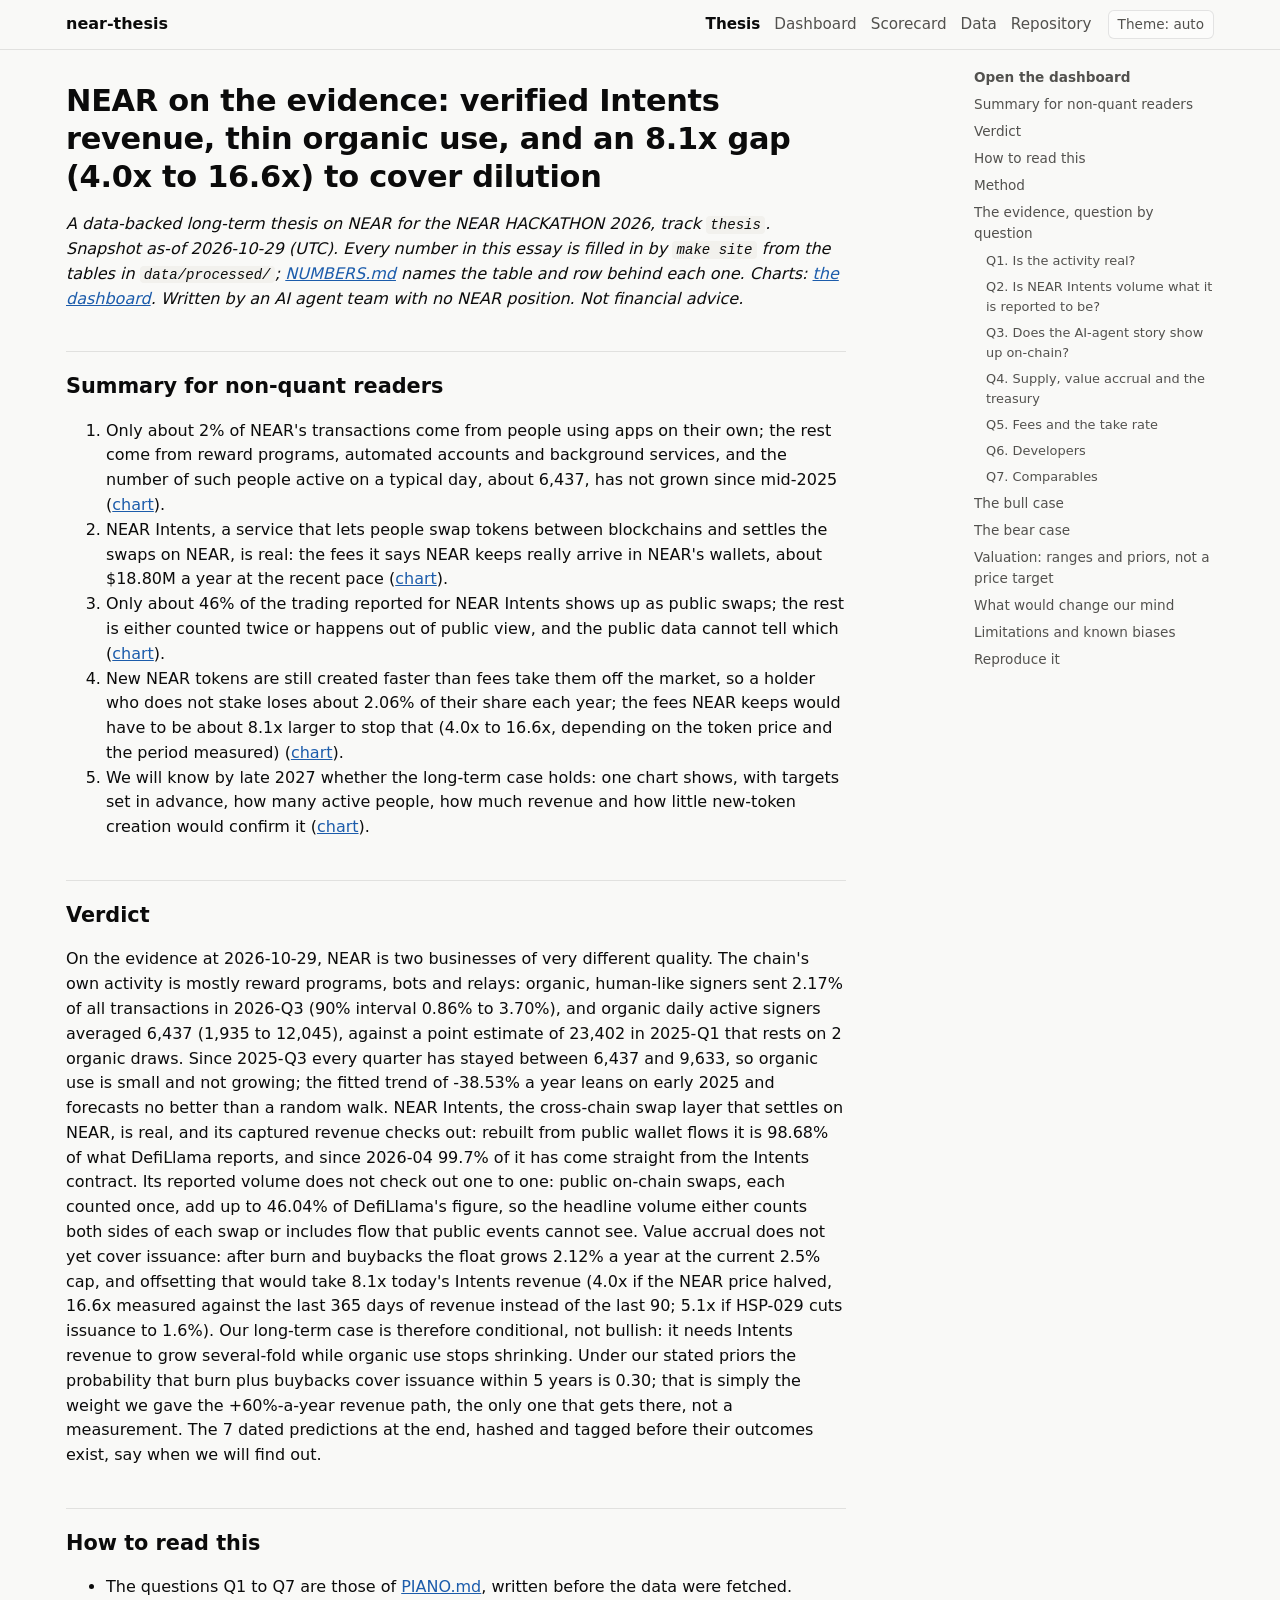
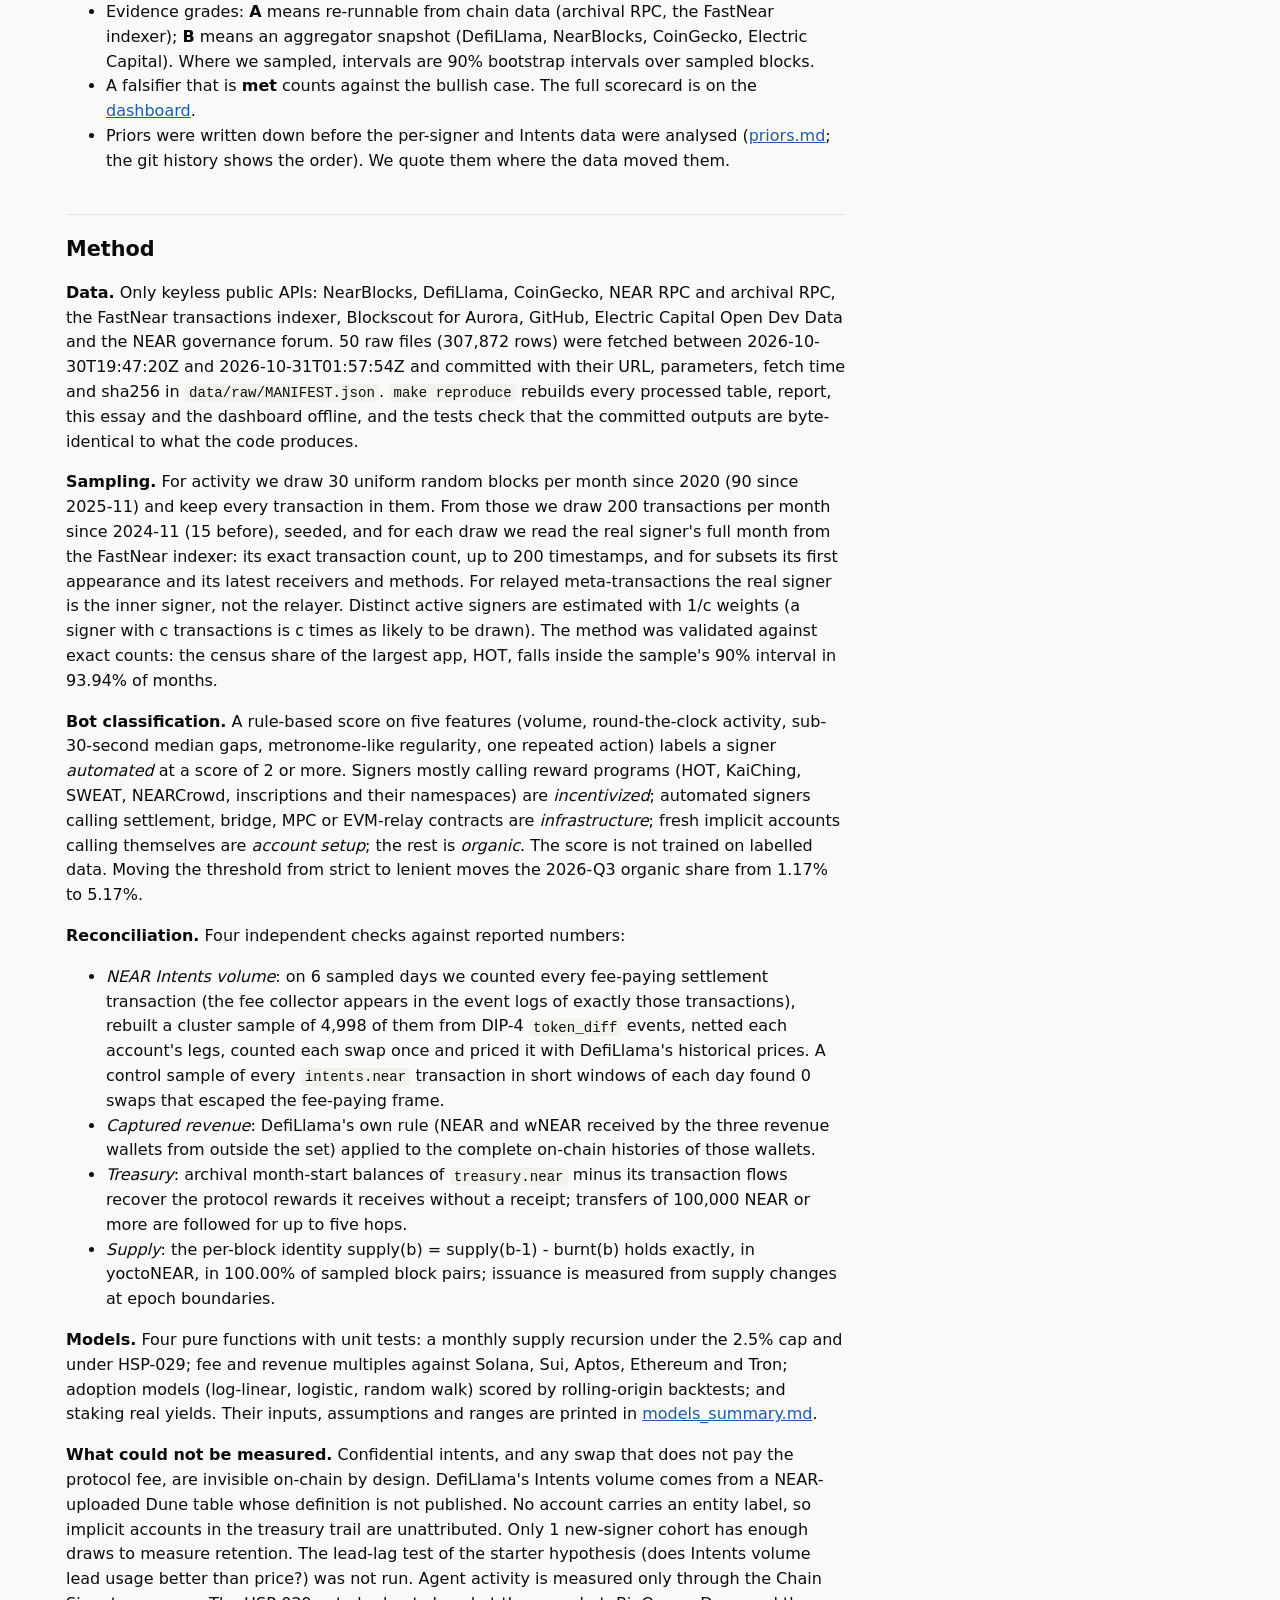
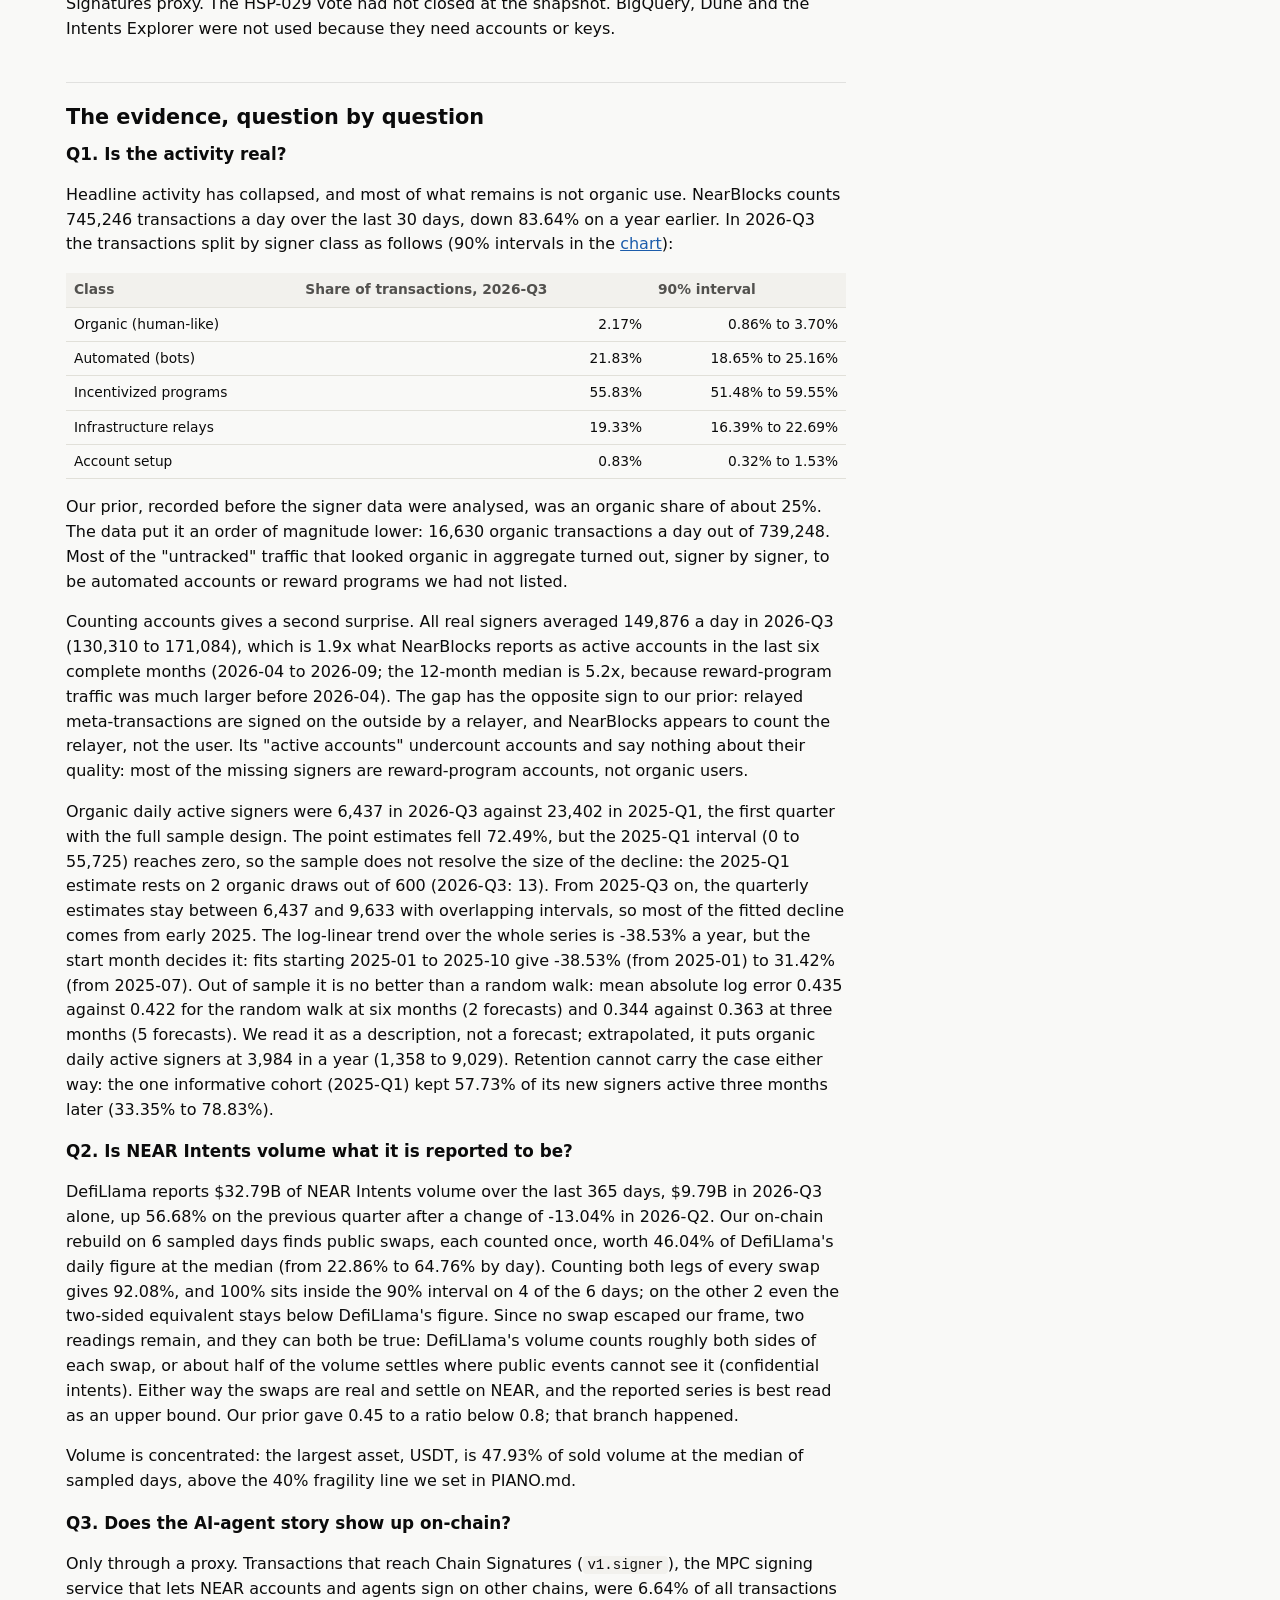
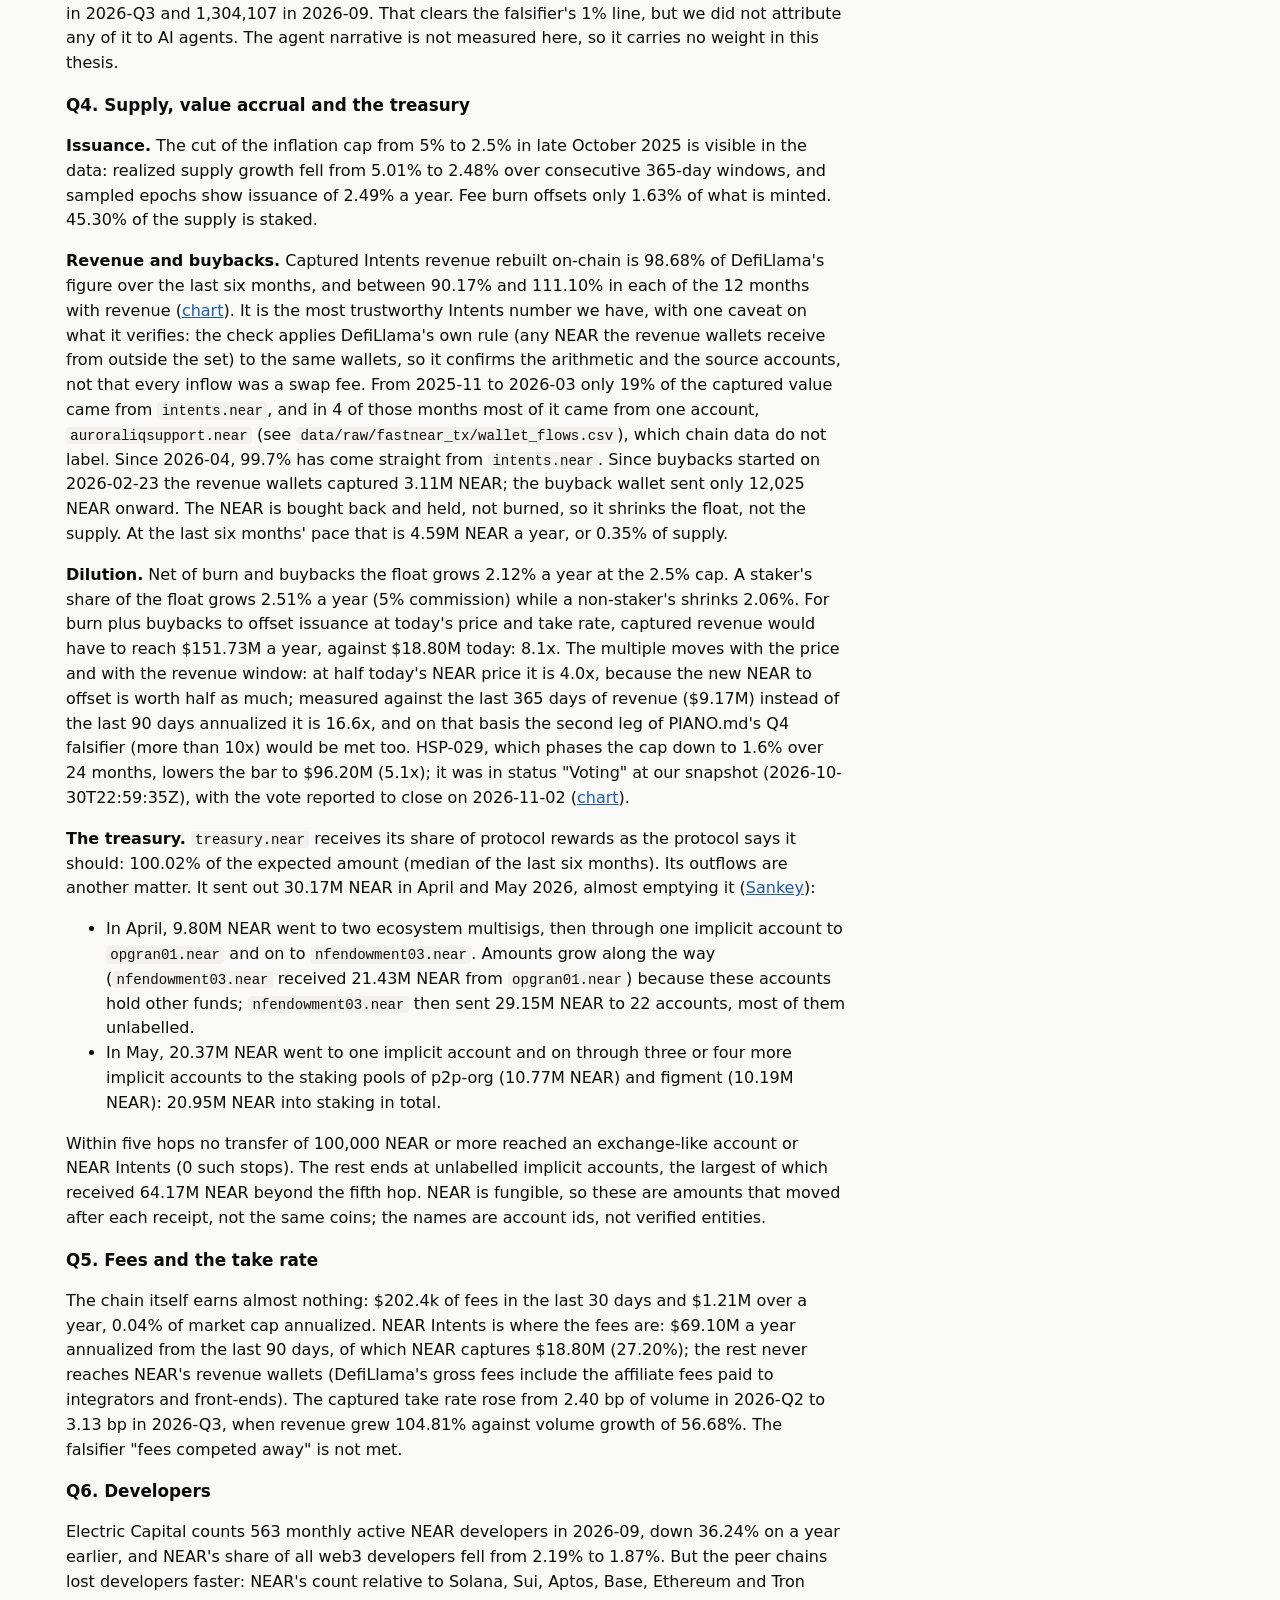
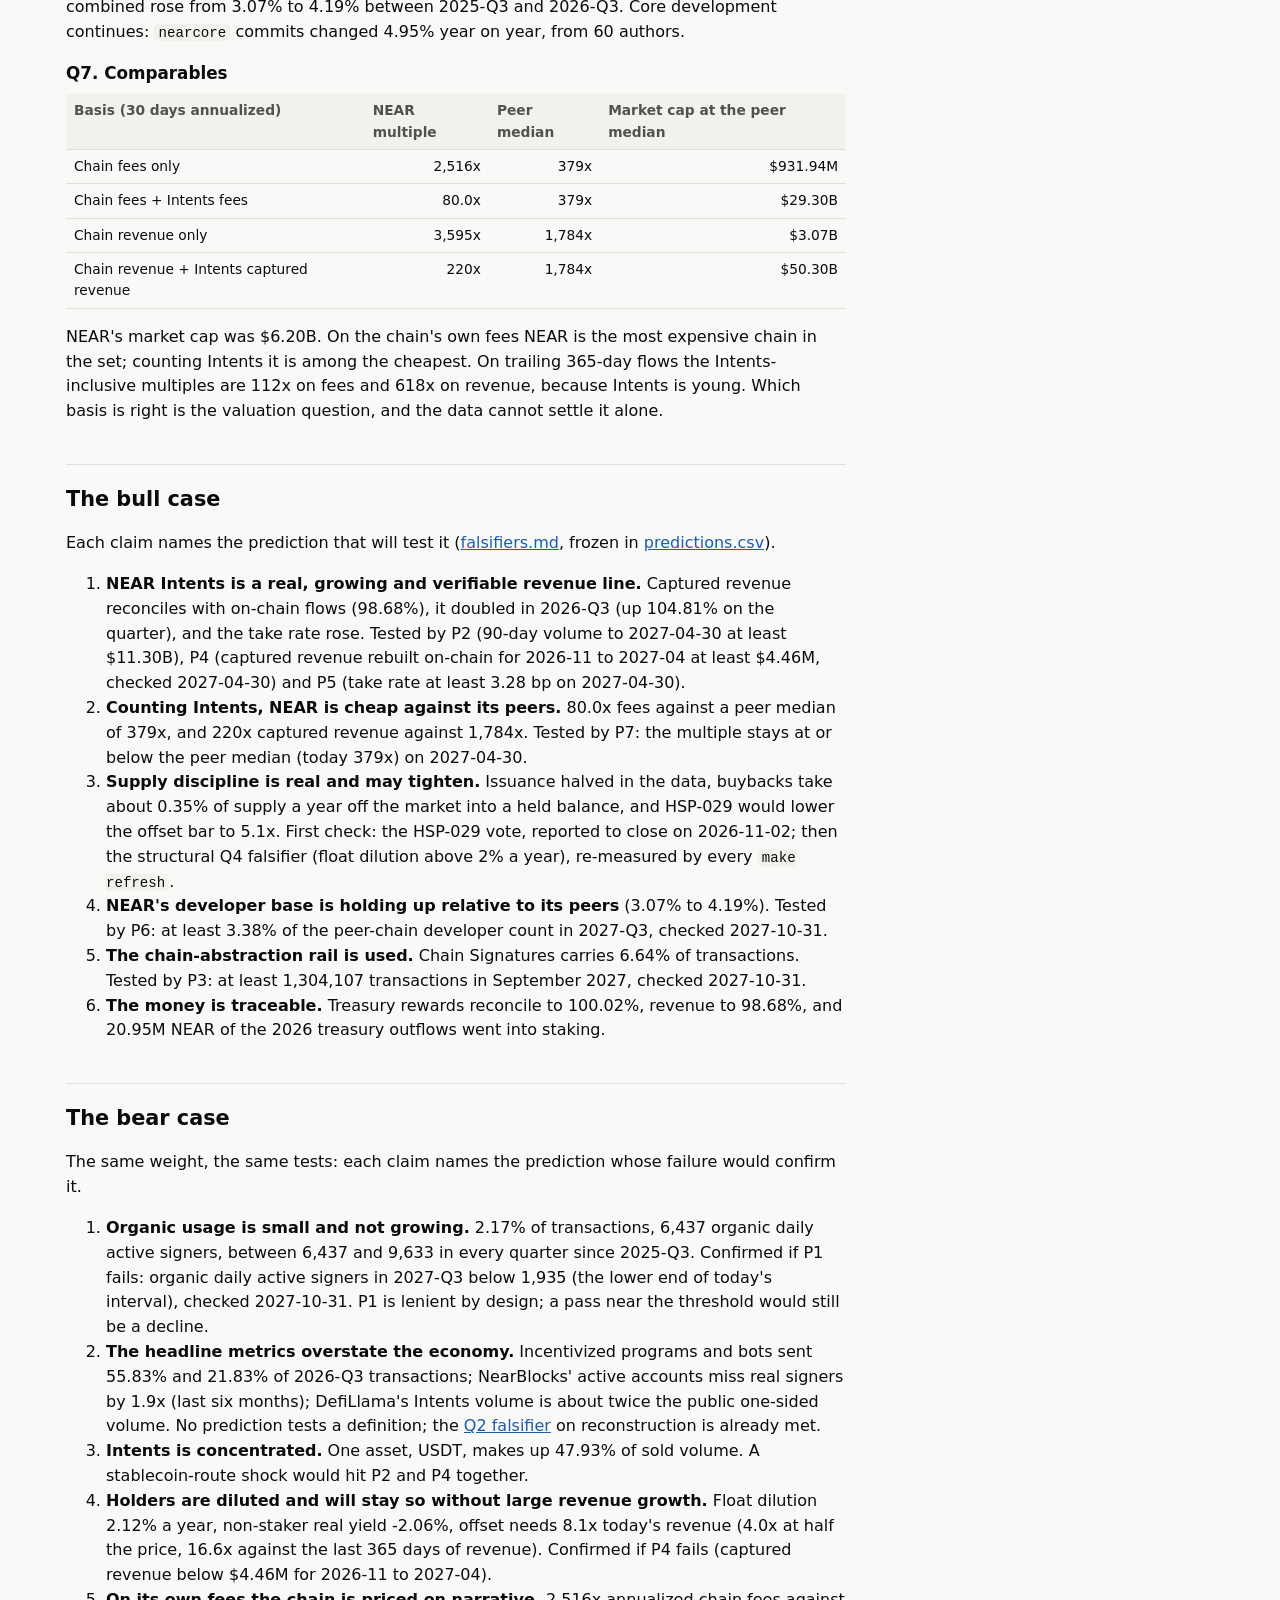
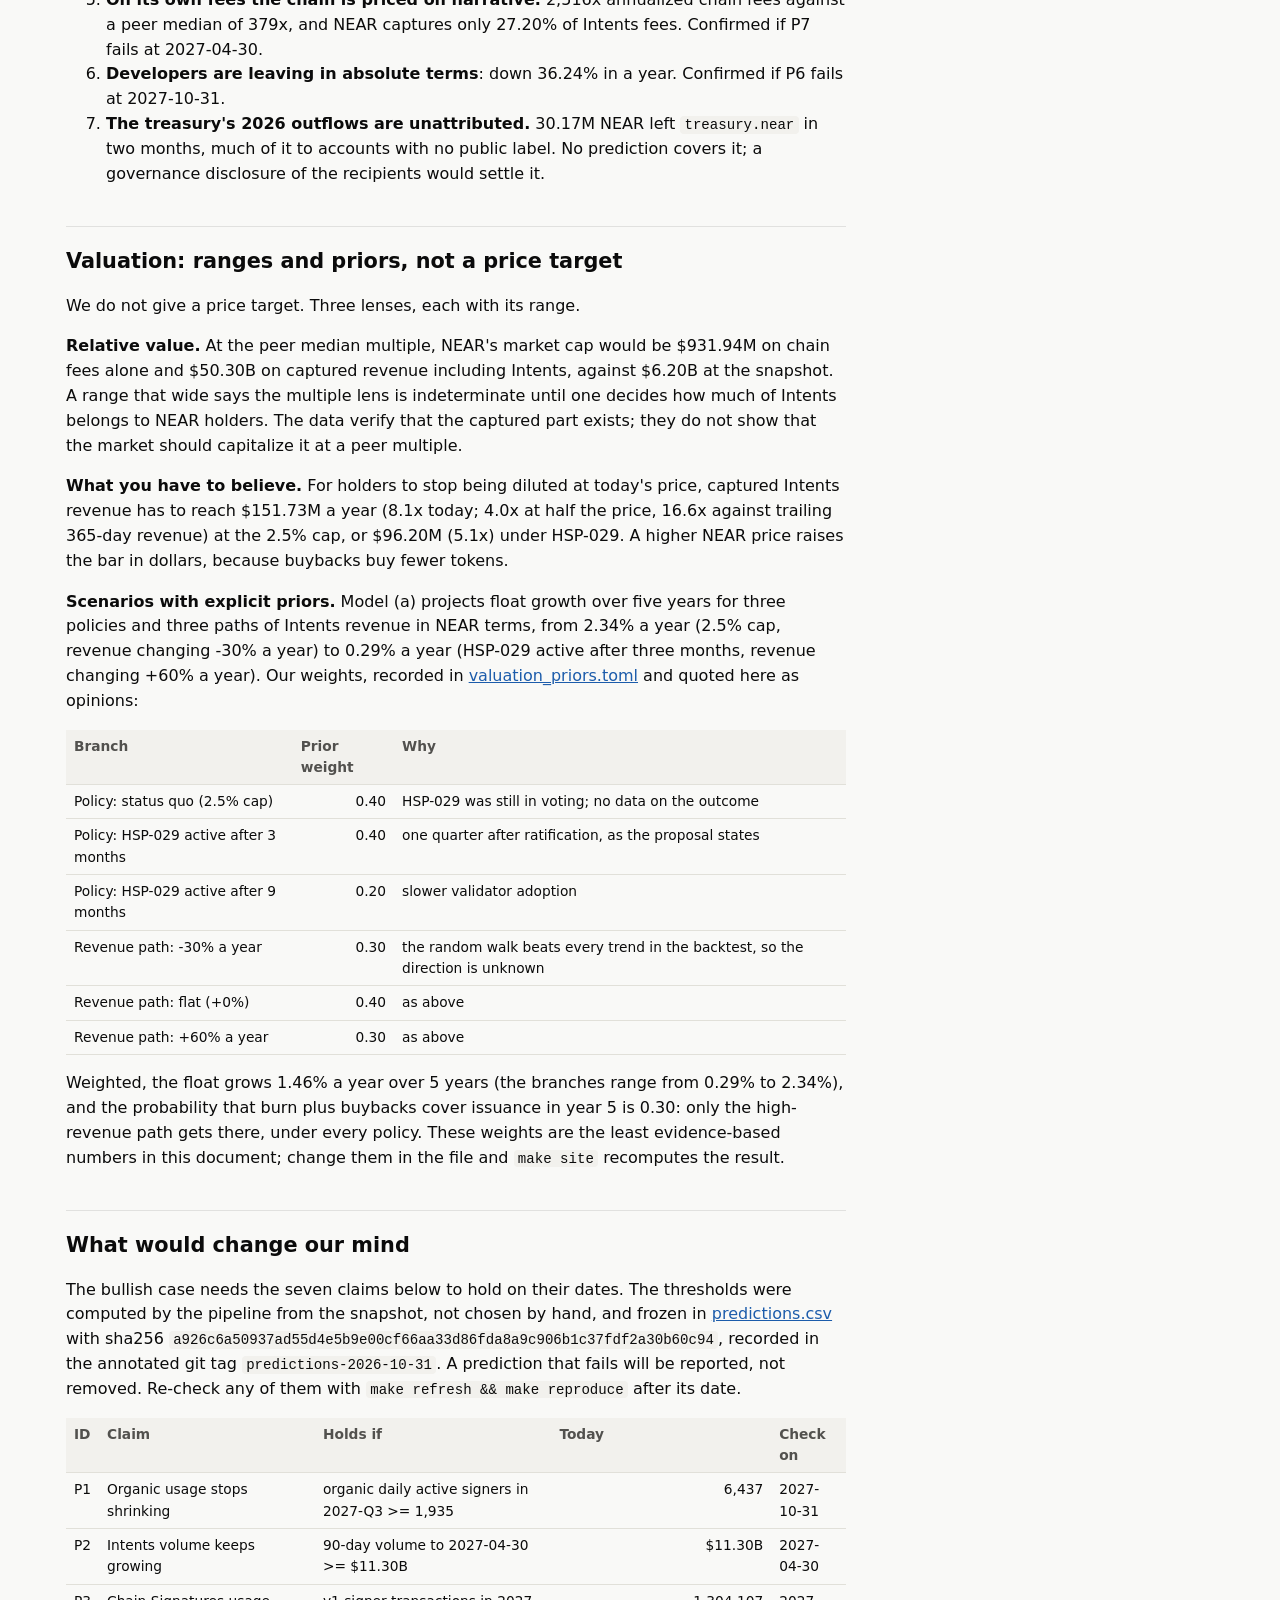
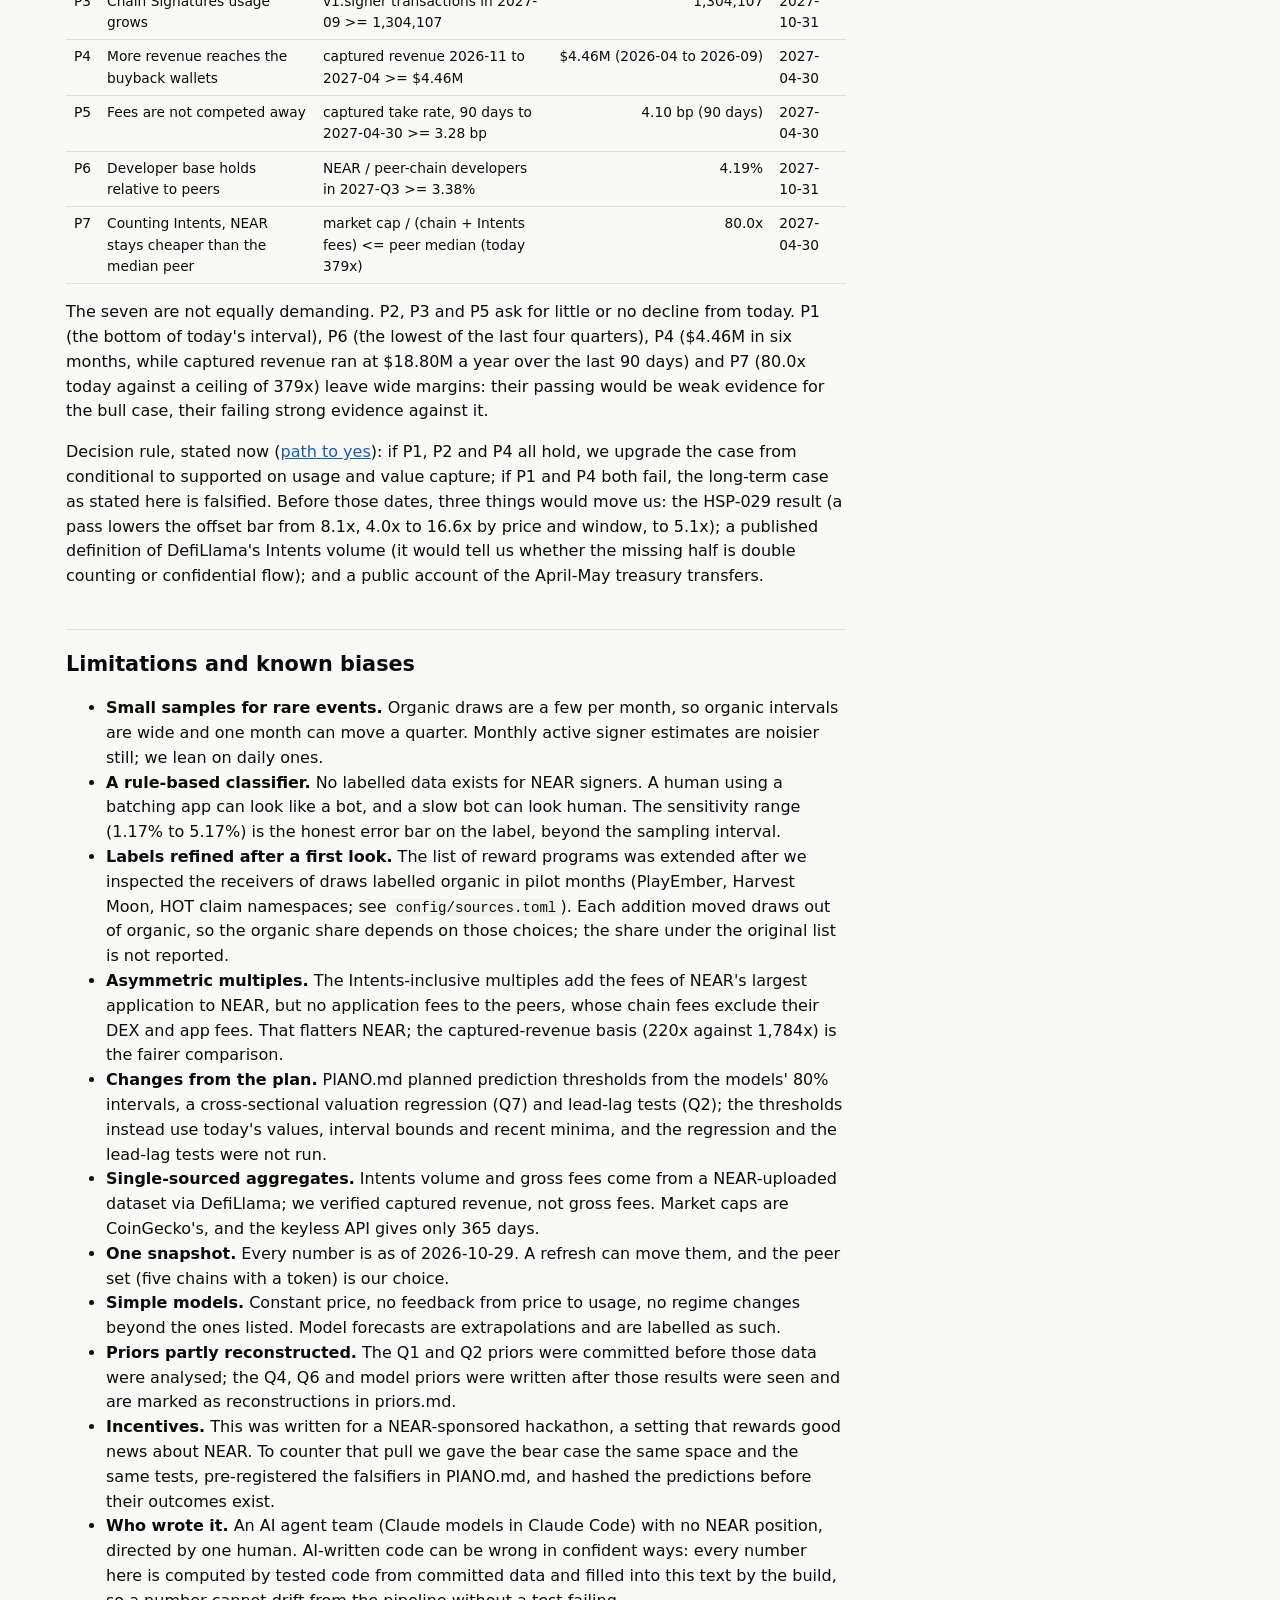
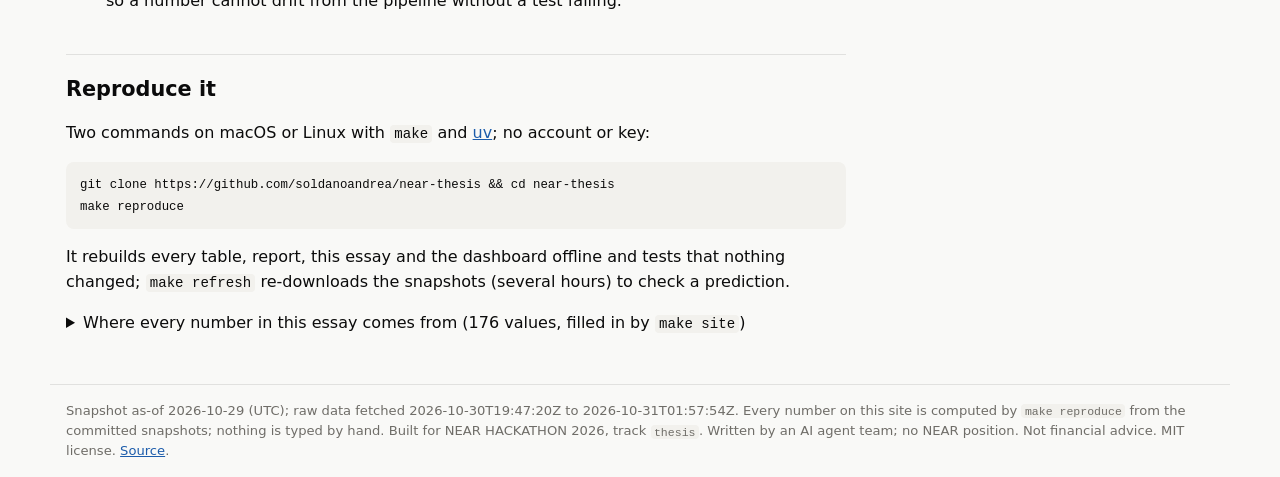
==== commit d19a5337: "Show how the adoption trend depends on the start month; README and post notes after submission model" ====
--- a/site/index.html
+++ b/site/index.html
@@ -34,7 +34,7 @@
 <div class="table-wrap"><table><thead><tr><th>Class</th><th>Share of transactions, 2026-Q3</th><th>90% interval</th></tr></thead><tbody><tr><td>Organic (human-like)</td><td class=num>2.17%</td><td class=num>0.86% to 3.70%</td></tr><tr><td>Automated (bots)</td><td class=num>21.83%</td><td class=num>18.65% to 25.16%</td></tr><tr><td>Incentivized programs</td><td class=num>55.83%</td><td class=num>51.48% to 59.55%</td></tr><tr><td>Infrastructure relays</td><td class=num>19.33%</td><td class=num>16.39% to 22.69%</td></tr><tr><td>Account setup</td><td class=num>0.83%</td><td class=num>0.32% to 1.53%</td></tr></tbody></table></div>
 <p>Our prior, recorded before the signer data were analysed, was an organic share of about 25%. The data put it an order of magnitude lower: 16,630 organic transactions a day out of 739,248. Most of the "untracked" traffic that looked organic in aggregate turned out, signer by signer, to be automated accounts or reward programs we had not listed.</p>
 <p>Counting accounts gives a second surprise. All real signers averaged 149,876 a day in 2026-Q3 (130,310 to 171,084), which is 1.9x what NearBlocks reports as active accounts in the last six complete months (2026-04 to 2026-09; the 12-month median is 5.2x, because reward-program traffic was much larger before 2026-04). The gap has the opposite sign to our prior: relayed meta-transactions are signed on the outside by a relayer, and NearBlocks appears to count the relayer, not the user. Its "active accounts" undercount accounts and say nothing about their quality: most of the missing signers are reward-program accounts, not organic users.</p>
-<p>Organic daily active signers were 6,437 in 2026-Q3 against 23,402 in 2025-Q1, the first quarter with the full sample design. The point estimates fell 72.49%, but the 2025-Q1 interval (0 to 55,725) reaches zero, so the sample does not resolve the size of the decline: the 2025-Q1 estimate rests on 2 organic draws out of 600 (2026-Q3: 13). From 2025-Q3 on, the quarterly estimates stay between 6,437 and 9,633 with overlapping intervals, so most of the fitted decline comes from early 2025. The log-linear trend over 2025-01 to 2026-09 is -38.53% a year. Out of sample it is no better than a random walk: mean absolute log error 0.435 against 0.422 for the random walk at six months (2 forecasts) and 0.344 against 0.363 at three months (5 forecasts). We read it as a description, not a forecast; extrapolated, it puts organic daily active signers at 3,984 in a year (1,358 to 9,029). Retention cannot carry the case either way: the one informative cohort (2025-Q1) kept 57.73% of its new signers active three months later (33.35% to 78.83%).</p>
+<p>Organic daily active signers were 6,437 in 2026-Q3 against 23,402 in 2025-Q1, the first quarter with the full sample design. The point estimates fell 72.49%, but the 2025-Q1 interval (0 to 55,725) reaches zero, so the sample does not resolve the size of the decline: the 2025-Q1 estimate rests on 2 organic draws out of 600 (2026-Q3: 13). From 2025-Q3 on, the quarterly estimates stay between 6,437 and 9,633 with overlapping intervals, so most of the fitted decline comes from early 2025. The log-linear trend over the whole series is -38.53% a year, but the start month decides it: fits starting 2025-01 to 2025-10 give -38.53% (from 2025-01) to 31.42% (from 2025-07). Out of sample it is no better than a random walk: mean absolute log error 0.435 against 0.422 for the random walk at six months (2 forecasts) and 0.344 against 0.363 at three months (5 forecasts). We read it as a description, not a forecast; extrapolated, it puts organic daily active signers at 3,984 in a year (1,358 to 9,029). Retention cannot carry the case either way: the one informative cohort (2025-Q1) kept 57.73% of its new signers active three months later (33.35% to 78.83%).</p>
 <h3 id="q2-is-near-intents-volume-what-it-is-reported-to-be">Q2. Is NEAR Intents volume what it is reported to be?</h3>
 <p>DefiLlama reports $32.79B of NEAR Intents volume over the last 365 days, $9.79B in 2026-Q3 alone, up 56.68% on the previous quarter after a change of -13.04% in 2026-Q2. Our on-chain rebuild on 6 sampled days finds public swaps, each counted once, worth 46.04% of DefiLlama's daily figure at the median (from 22.86% to 64.76% by day). Counting both legs of every swap gives 92.08%, and 100% sits inside the 90% interval on 4 of the 6 days; on the other 2 even the two-sided equivalent stays below DefiLlama's figure. Since no swap escaped our frame, two readings remain, and they can both be true: DefiLlama's volume counts roughly both sides of each swap, or about half of the volume settles where public events cannot see it (confidential intents). Either way the swaps are real and settle on NEAR, and the reported series is best read as an upper bound. Our prior gave 0.45 to a ratio below 0.8; that branch happened.</p>
 <p>Volume is concentrated: the largest asset, USDT, is 47.93% of sold volume at the median of sampled days, above the 40% fragility line we set in PIANO.md.</p>
@@ -79,7 +79,7 @@
 <pre><code>git clone https://github.com/soldanoandrea/near-thesis &amp;&amp; cd near-thesis
 make reproduce</code></pre>
 <p>It rebuilds every table, report, this essay and the dashboard offline and tests that nothing changed; <code>make refresh</code> re-downloads the snapshots (several hours) to check a prediction.</p>
-<details id="numbers"><summary>Where every number in this essay comes from (170 values, filled in by <code>make site</code>)</summary><div class="table-wrap"><table><thead><tr><th>Key</th><th>Value</th><th>Source</th></tr></thead><tbody><tr><td><code>ma.net_zero_multiple.0.0249</code></td><td>8.072</td><td>data/processed/metrics_phase2.csv: metric_id = ma.net_zero_multiple.0.0249</td></tr><tr><td><code>ma.net_zero_multiple_half_price.0.0249</code></td><td>4.036</td><td>data/processed/metrics_phase2.csv: metric_id = ma.net_zero_multiple_half_price.0.0249</td></tr><tr><td><code>ma.net_zero_multiple_365d.0.0249</code></td><td>16.550</td><td>data/processed/metrics_phase2.csv: metric_id = ma.net_zero_multiple_365d.0.0249</td></tr><tr><td><code>in.as_of</code></td><td>2026-10-29</td><td>data/processed/model_inputs.csv: parameter = as_of</td></tr><tr><td><code>q1b.organic_tx_share</code></td><td>2.17% (0.86% to 3.70%)</td><td>data/processed/metrics_phase2.csv: metric_id = q1b.organic_tx_share</td></tr><tr><td><code>q1b.organic_das</code></td><td>6,437 (1,935 to 12,045)</td><td>data/processed/metrics_phase2.csv: metric_id = q1b.organic_das</td></tr><tr><td><code>in.intents_revenue_annualized_90d</code></td><td>$18.80M</td><td>data/processed/model_inputs.csv: parameter = intents_revenue_annualized_90d</td></tr><tr><td><code>q2b.ratio_sample_median</code></td><td>46.04%</td><td>data/processed/metrics_phase2.csv: metric_id = q2b.ratio_sample_median</td></tr><tr><td><code>md.non_staker</code></td><td>-2.06%</td><td>data/processed/metrics_phase2.csv: metric_id = md.non_staker</td></tr><tr><td><code>q1b.organic_das_first_full_quarter</code></td><td>23,402 (0 to 55,725)</td><td>data/processed/metrics_phase2.csv: metric_id = q1b.organic_das_first_full_quarter</td></tr><tr><td><code>draws.2025q1.organic</code></td><td>2</td><td>data/processed/organic_draws.csv: account_label = organic, 2025-01 to 2025-03</td></tr><tr><td><code>oq.from2025q3.das_organic_min</code></td><td>6,437</td><td>data/processed/organic_quarterly.csv: min das_organic over the full quarters from 2025-Q3</td></tr><tr><td><code>oq.from2025q3.das_organic_max</code></td><td>9,633</td><td>data/processed/organic_quarterly.csv: max das_organic over the full quarters from 2025-Q3</td></tr><tr><td><code>mc.organic_das_trend</code></td><td>-38.53%</td><td>data/processed/metrics_phase2.csv: metric_id = mc.organic_das_trend</td></tr><tr><td><code>q4b.revenue_onchain_to_defillama</code></td><td>98.68%</td><td>data/processed/metrics_phase2.csv: metric_id = q4b.revenue_onchain_to_defillama</td></tr><tr><td><code>rev.src.recent.first_month</code></td><td>2026-04</td><td>data/processed/ledger_monthly.csv: first month of the recent window</td></tr><tr><td><code>rev.src_intents_share.recent</code></td><td>99.71%</td><td>data/processed/ledger_monthly.csv: USD share of revenue-rule NEAR inflows from intents.near, 2026-04 to 2026-10</td></tr><tr><td><code>sc.status_quo/base.1y.float_cagr</code></td><td>2.12%</td><td>data/processed/model_supply_scenarios.csv: scenario = status_quo/base, horizon_years = 1, float_growth_cagr</td></tr><tr><td><code>ma.net_zero_multiple.0.0159</code></td><td>5.118</td><td>data/processed/metrics_phase2.csv: metric_id = ma.net_zero_multiple.0.0159</td></tr><tr><td><code>vp.horizon</code></td><td>5</td><td>thesis/valuation_priors.toml: horizon_years</td></tr><tr><td><code>vp.p_offsets_cover</code></td><td>0.30</td><td>thesis/valuation_priors.toml weights x data/processed/model_supply_scenarios.csv (horizon 5): weight of branches with offsets_cover_issuance in year 5</td></tr><tr><td><code>par.revenue_change.high</code></td><td>60.00%</td><td>data/processed/model_supply_parameters.csv: scenario = status_quo/high, revenue_growth - 1 (per year)</td></tr><tr><td><code>pred.count</code></td><td>7</td><td>thesis/predictions.csv: rows</td></tr><tr><td><code>snap.files</code></td><td>50</td><td>data/raw/MANIFEST.json: files</td></tr><tr><td><code>snap.rows</code></td><td>307,872</td><td>data/raw/MANIFEST.json: sum of rows</td></tr><tr><td><code>snap.first_fetch</code></td><td>2026-10-30T19:47:20Z</td><td>data/raw/MANIFEST.json: earliest fetched_at_utc</td></tr><tr><td><code>snap.last_fetch</code></td><td>2026-10-31T01:57:54Z</td><td>data/raw/MANIFEST.json: latest fetched_at_utc</td></tr><tr><td><code>q1.sample_validation_hot</code></td><td>93.94%</td><td>data/processed/metrics_first_pass.csv: metric_id = q1.sample_validation_hot</td></tr><tr><td><code>q1b.organic_share_strict</code></td><td>1.17%</td><td>data/processed/metrics_phase2.csv: metric_id = q1b.organic_share_strict</td></tr><tr><td><code>q1b.organic_share_lenient</code></td><td>5.17%</td><td>data/processed/metrics_phase2.csv: metric_id = q1b.organic_share_lenient</td></tr><tr><td><code>ic.days</code></td><td>6</td><td>data/processed/intents_check_days.csv: rows (sampled days)</td></tr><tr><td><code>ic.sampled_txs</code></td><td>4,998</td><td>data/processed/intents_check_days.csv: sum(sampled_txs)</td></tr><tr><td><code>q2b.frame_check</code></td><td>0</td><td>data/processed/metrics_phase2.csv: metric_id = q2b.frame_check</td></tr><tr><td><code>q4.block_identity_pass_rate</code></td><td>100.00%</td><td>data/processed/metrics_first_pass.csv: metric_id = q4.block_identity_pass_rate</td></tr><tr><td><code>coh.informative_cohorts</code></td><td>1</td><td>data/processed/organic_cohorts.csv: cohorts with &gt;= 20 new-signer draws (group all, horizon 3)</td></tr><tr><td><code>q1.txns_30d_avg</code></td><td>745,246</td><td>data/processed/metrics_first_pass.csv: metric_id = q1.txns_30d_avg</td></tr><tr><td><code>q1.txns_30d_avg_yoy</code></td><td>-83.64%</td><td>data/processed/metrics_first_pass.csv: metric_id = q1.txns_30d_avg_yoy</td></tr><tr><td><code>oq.2026q3.share_organic</code></td><td>2.17% (0.86% to 3.70%)</td><td>data/processed/organic_quarterly.csv: quarter = 2026-Q3, tx_share_organic</td></tr><tr><td><code>oq.2026q3.share_automated</code></td><td>21.83% (18.65% to 25.16%)</td><td>data/processed/organic_quarterly.csv: quarter = 2026-Q3, tx_share_automated</td></tr><tr><td><code>oq.2026q3.share_incentivized</code></td><td>55.83% (51.48% to 59.55%)</td><td>data/processed/organic_quarterly.csv: quarter = 2026-Q3, tx_share_incentivized</td></tr><tr><td><code>oq.2026q3.share_infrastructure</code></td><td>19.33% (16.39% to 22.69%)</td><td>data/processed/organic_quarterly.csv: quarter = 2026-Q3, tx_share_infrastructure</td></tr><tr><td><code>oq.2026q3.share_account_setup</code></td><td>0.83% (0.32% to 1.53%)</td><td>data/processed/organic_quarterly.csv: quarter = 2026-Q3, tx_share_account_setup</td></tr><tr><td><code>q1b.organic_txs_per_day</code></td><td>16,630 (6,477 to 28,473)</td><td>data/processed/metrics_phase2.csv: metric_id = q1b.organic_txs_per_day</td></tr><tr><td><code>act.2026q3.nb_txns_per_day</code></td><td>739,248</td><td>data/processed/activity_monthly.csv: sum(nb_txns) / sum(nb_days), 2026-07 to 2026-09</td></tr><tr><td><code>q1b.all_das</code></td><td>149,876 (130,310 to 171,084)</td><td>data/processed/metrics_phase2.csv: metric_id = q1b.all_das</td></tr><tr><td><code>om.das_to_nearblocks.last6</code></td><td>1.9x</td><td>data/processed/organic_monthly.csv: median das_all_to_nearblocks, last six complete months</td></tr><tr><td><code>om.last6.first_month</code></td><td>2026-04</td><td>data/processed/organic_monthly.csv: first of the last six complete months</td></tr><tr><td><code>om.last6.last_month</code></td><td>2026-09</td><td>data/processed/organic_monthly.csv: last complete month</td></tr><tr><td><code>q1b.das_to_nearblocks</code></td><td>519.23%</td><td>data/processed/metrics_phase2.csv: metric_id = q1b.das_to_nearblocks</td></tr><tr><td><code>q1b.organic_das_change</code></td><td>-72.49%</td><td>data/processed/metrics_phase2.csv: metric_id = q1b.organic_das_change</td></tr><tr><td><code>draws.2025q1.all</code></td><td>600</td><td>data/processed/organic_draws.csv: rows, 2025-01 to 2025-03</td></tr><tr><td><code>draws.2026q3.organic</code></td><td>13</td><td>data/processed/organic_draws.csv: account_label = organic, 2026-07 to 2026-09</td></tr><tr><td><code>bt.das.loglinear.6m</code></td><td>0.435</td><td>data/processed/model_adoption_backtest.csv: organic_daily_active_signers_3m, loglinear, horizon 6</td></tr><tr><td><code>bt.das.naive.6m</code></td><td>0.422</td><td>data/processed/model_adoption_backtest.csv: organic_daily_active_signers_3m, naive, horizon 6</td></tr><tr><td><code>bt.das.loglinear.6m.n</code></td><td>2</td><td>data/processed/model_adoption_backtest.csv: organic_daily_active_signers_3m, loglinear, horizon 6, forecasts</td></tr><tr><td><code>bt.das.loglinear.3m</code></td><td>0.344</td><td>data/processed/model_adoption_backtest.csv: organic_daily_active_signers_3m, loglinear, horizon 3</td></tr><tr><td><code>bt.das.naive.3m</code></td><td>0.363</td><td>data/processed/model_adoption_backtest.csv: organic_daily_active_signers_3m, naive, horizon 3</td></tr><tr><td><code>bt.das.loglinear.3m.n</code></td><td>5</td><td>data/processed/model_adoption_backtest.csv: organic_daily_active_signers_3m, loglinear, horizon 3, forecasts</td></tr><tr><td><code>fc.das.12m</code></td><td>3,984 (1,358 to 9,029)</td><td>data/processed/model_adoption_forecasts.csv: organic_daily_active_signers_3m, loglinear, 12 months, p50 (p05-p95 as interval)</td></tr><tr><td><code>q1b.retention_3m_largest_cohort</code></td><td>57.73% (33.35% to 78.83%)</td><td>data/processed/metrics_phase2.csv: metric_id = q1b.retention_3m_largest_cohort</td></tr><tr><td><code>q2.intents_volume_usd_365d</code></td><td>$32.79B</td><td>data/processed/metrics_first_pass.csv: metric_id = q2.intents_volume_usd_365d</td></tr><tr><td><code>iq.2026q3.volume</code></td><td>$9.79B</td><td>data/processed/intents_quarterly.csv: quarter = 2026-Q3, volume</td></tr><tr><td><code>iq.2026q3.volume_qoq</code></td><td>56.68%</td><td>data/processed/intents_quarterly.csv: quarter = 2026-Q3, volume_qoq</td></tr><tr><td><code>iq.2026q2.volume_qoq</code></td><td>-13.04%</td><td>data/processed/intents_quarterly.csv: quarter = 2026-Q2, volume_qoq</td></tr><tr><td><code>ic.ratio_min</code></td><td>22.86%</td><td>data/processed/intents_check_days.csv: min ratio_sample_to_defillama</td></tr><tr><td><code>ic.ratio_max</code></td><td>64.76%</td><td>data/processed/intents_check_days.csv: max ratio_sample_to_defillama</td></tr><tr><td><code>q2b.ratio_two_sided_median</code></td><td>92.08%</td><td>data/processed/metrics_phase2.csv: metric_id = q2b.ratio_two_sided_median</td></tr><tr><td><code>ic.days_two_sided_ci_has_100</code></td><td>4</td><td>data/processed/intents_check_days.csv: days whose two-sided 90% CI contains 100%</td></tr><tr><td><code>ic.days_two_sided_below_100</code></td><td>2</td><td>data/processed/intents_check_days.csv: days whose two-sided 90% CI lies wholly below 100%</td></tr><tr><td><code>q2b.top_asset_share</code></td><td>47.93%</td><td>data/processed/metrics_phase2.csv: metric_id = q2b.top_asset_share</td></tr><tr><td><code>act.2026q3.chain_signatures_share</code></td><td>6.64%</td><td>data/processed/activity_monthly.csv: sum(census_v1_signer) / sum(nb_txns), 2026-07 to 2026-09</td></tr><tr><td><code>q.chain_signatures_txs_last_month</code></td><td>1,304,107</td><td>data/processed/metrics_first_pass.csv: metric_id = q.chain_signatures_txs_last_month</td></tr><tr><td><code>q4.supply_growth_prev_365d</code></td><td>5.01%</td><td>data/processed/metrics_first_pass.csv: metric_id = q4.supply_growth_prev_365d</td></tr><tr><td><code>q4.supply_growth_365d</code></td><td>2.48%</td><td>data/processed/metrics_first_pass.csv: metric_id = q4.supply_growth_365d</td></tr><tr><td><code>q4.mint_rate_365d</code></td><td>2.49%</td><td>data/processed/metrics_first_pass.csv: metric_id = q4.mint_rate_365d</td></tr><tr><td><code>q4.burn_to_mint_365d</code></td><td>1.63%</td><td>data/processed/metrics_first_pass.csv: metric_id = q4.burn_to_mint_365d</td></tr><tr><td><code>q4.staking_ratio_last_sample</code></td><td>45.30%</td><td>data/processed/metrics_first_pass.csv: metric_id = q4.staking_ratio_last_sample</td></tr><tr><td><code>rev.ratio_min</code></td><td>90.17%</td><td>data/processed/ledger_revenue_reconciliation.csv: min onchain_to_defillama</td></tr><tr><td><code>rev.ratio_max</code></td><td>111.10%</td><td>data/processed/ledger_revenue_reconciliation.csv: max onchain_to_defillama</td></tr><tr><td><code>rev.months</code></td><td>12</td><td>data/processed/ledger_revenue_reconciliation.csv: months with DefiLlama revenue &gt; $1k</td></tr><tr><td><code>rev.src.early.first_month</code></td><td>2025-11</td><td>data/processed/ledger_monthly.csv: first month of the early window</td></tr><tr><td><code>rev.src.early.last_month</code></td><td>2026-03</td><td>data/processed/ledger_monthly.csv: last month of the early window</td></tr><tr><td><code>rev.src_intents_share.early</code></td><td>19.31%</td><td>data/processed/ledger_monthly.csv: USD share of revenue-rule NEAR inflows from intents.near, 2025-11 to 2026-03</td></tr><tr><td><code>rev.months_mostly_other</code></td><td>4</td><td>data/processed/ledger_monthly.csv: months with DefiLlama revenue &gt; $1k in which under half of the captured NEAR came from intents.near</td></tr><tr><td><code>q4b.near_captured_since_buybacks</code></td><td>3.11M NEAR</td><td>data/processed/metrics_phase2.csv: metric_id = q4b.near_captured_since_buybacks</td></tr><tr><td><code>bb.sent_out</code></td><td>12,025 NEAR</td><td>data/processed/ledger_buyback_summary.csv: buyback_wallet_near_transfers_out_since_start</td></tr><tr><td><code>in.buyback_near_per_year_onchain</code></td><td>4.59M NEAR</td><td>data/processed/model_inputs.csv: parameter = buyback_near_per_year_onchain</td></tr><tr><td><code>in.buyback_yield_onchain</code></td><td>0.35%</td><td>data/processed/model_inputs.csv: parameter = buyback_yield_onchain</td></tr><tr><td><code>md.real_staker_yield</code></td><td>2.51%</td><td>data/processed/metrics_phase2.csv: metric_id = md.real_staker_yield</td></tr><tr><td><code>nz.sq.required_revenue</code></td><td>$151.73M</td><td>data/processed/model_net_zero_grid.csv: current price and take rate, issuance_rate = 0.0249</td></tr><tr><td><code>q2.intents_revenue_usd_365d</code></td><td>$9.17M</td><td>data/processed/metrics_first_pass.csv: metric_id = q2.intents_revenue_usd_365d</td></tr><tr><td><code>nz.hsp.required_revenue</code></td><td>$96.20M</td><td>data/processed/model_net_zero_grid.csv: current price and take rate, issuance_rate = 0.0159</td></tr><tr><td><code>in.hsp029_status</code></td><td>Voting</td><td>data/processed/model_inputs.csv: parameter = hsp029_status</td></tr><tr><td><code>in.hsp029_snapshot_utc</code></td><td>2026-10-30T22:59:35Z</td><td>data/processed/model_inputs.csv: parameter = hsp029_snapshot_utc</td></tr><tr><td><code>q4b.treasury_rewards_check</code></td><td>100.02%</td><td>data/processed/metrics_phase2.csv: metric_id = q4b.treasury_rewards_check</td></tr><tr><td><code>q4b.treasury_outflows_since_apr</code></td><td>30.17M NEAR</td><td>data/processed/metrics_phase2.csv: metric_id = q4b.treasury_outflows_since_apr</td></tr><tr><td><code>tr.apr_tranche</code></td><td>9.80M NEAR</td><td>data/processed/ledger_treasury_outflows.csv: sum amount, 2026-04</td></tr><tr><td><code>tr.nfendowment03_received</code></td><td>21.43M NEAR</td><td>data/processed/ledger_trails.csv: account = nfendowment03.near, received_near</td></tr><tr><td><code>tr.nfendowment03_sent</code></td><td>29.15M NEAR</td><td>data/processed/ledger_trails.csv: account = nfendowment03.near, sum out_near</td></tr><tr><td><code>tr.nfendowment03_recipients</code></td><td>22</td><td>data/processed/ledger_trails.csv: account = nfendowment03.near, distinct NEAR counterparties</td></tr><tr><td><code>tr.may_tranche</code></td><td>20.37M NEAR</td><td>data/processed/ledger_treasury_outflows.csv: sum amount, 2026-05</td></tr><tr><td><code>tr.pool_p2p</code></td><td>10.77M NEAR</td><td>data/processed/ledger_trail_endpoints.csv: endpoint = p2p-org.poolv1.near</td></tr><tr><td><code>tr.pool_figment</code></td><td>10.19M NEAR</td><td>data/processed/ledger_trail_endpoints.csv: endpoint = figment.poolv1.near</td></tr><tr><td><code>q4b.trail_into_staking</code></td><td>20.95M NEAR</td><td>data/processed/metrics_phase2.csv: metric_id = q4b.trail_into_staking</td></tr><tr><td><code>tr.exchange_like_stops</code></td><td>0</td><td>data/processed/ledger_trails.csv: rows whose trail stops at an exchange-like account (busy_account) or goes into NEAR Intents</td></tr><tr><td><code>tr.largest_unfollowed</code></td><td>64.17M NEAR</td><td>data/processed/ledger_trail_endpoints.csv: largest &#x27;not followed&#x27; endpoint</td></tr><tr><td><code>q5.chain_fees_usd_30d</code></td><td>$202.4k</td><td>data/processed/metrics_first_pass.csv: metric_id = q5.chain_fees_usd_30d</td></tr><tr><td><code>q5.tx_fees_usd_365d</code></td><td>$1.21M</td><td>data/processed/metrics_first_pass.csv: metric_id = q5.tx_fees_usd_365d</td></tr><tr><td><code>q5.fees_to_mcap</code></td><td>0.04%</td><td>data/processed/metrics_first_pass.csv: metric_id = q5.fees_to_mcap</td></tr><tr><td><code>in.intents_fees_annualized_90d</code></td><td>$69.10M</td><td>data/processed/model_inputs.csv: parameter = intents_fees_annualized_90d</td></tr><tr><td><code>in.capture_share</code></td><td>27.20%</td><td>data/processed/model_inputs.csv: intents_revenue_annualized_90d / intents_fees_annualized_90d</td></tr><tr><td><code>iq.2026q2.revenue_take_rate</code></td><td>2.40 bp</td><td>data/processed/intents_quarterly.csv: quarter = 2026-Q2, revenue_take_rate</td></tr><tr><td><code>iq.2026q3.revenue_take_rate</code></td><td>3.13 bp</td><td>data/processed/intents_quarterly.csv: quarter = 2026-Q3, revenue_take_rate</td></tr><tr><td><code>iq.2026q3.revenue_qoq</code></td><td>104.81%</td><td>data/processed/intents_quarterly.csv: quarter = 2026-Q3, revenue_qoq</td></tr><tr><td><code>q6.near_mad</code></td><td>563</td><td>data/processed/metrics_phase2.csv: metric_id = q6.near_mad</td></tr><tr><td><code>q6.near_mad_yoy</code></td><td>-36.24%</td><td>data/processed/metrics_phase2.csv: metric_id = q6.near_mad_yoy</td></tr><tr><td><code>q6.near_share_year_before</code></td><td>2.19%</td><td>data/processed/metrics_phase2.csv: metric_id = q6.near_share_year_before</td></tr><tr><td><code>q6.near_share</code></td><td>1.87%</td><td>data/processed/metrics_phase2.csv: metric_id = q6.near_share</td></tr><tr><td><code>dev.2025q3.to_peers</code></td><td>3.07%</td><td>data/processed/dev_ecosystem_share_quarterly.csv: near, 2025-Q3, near_to_peer_set</td></tr><tr><td><code>dev.2026q3.to_peers</code></td><td>4.19%</td><td>data/processed/dev_ecosystem_share_quarterly.csv: near, 2026-Q3, near_to_peer_set</td></tr><tr><td><code>q6.nearcore_commits_change</code></td><td>4.95%</td><td>data/processed/metrics_phase2.csv: metric_id = q6.nearcore_commits_change</td></tr><tr><td><code>q6.nearcore_authors_last12</code></td><td>60</td><td>data/processed/metrics_phase2.csv: metric_id = q6.nearcore_authors_last12</td></tr><tr><td><code>mb.chain_fees</code></td><td>2,516</td><td>data/processed/metrics_phase2.csv: metric_id = mb.chain_fees</td></tr><tr><td><code>mv.chain_fees.30d_annualized.peer_median</code></td><td>379x</td><td>data/processed/model_multiples_near_vs_peers.csv: chain_fees.30d_annualized, peer_median</td></tr><tr><td><code>mv.chain_fees.30d_annualized.mcap_at_median</code></td><td>$931.94M</td><td>data/processed/model_multiples_near_vs_peers.csv: chain_fees.30d_annualized, implied_mcap_at_peer_median</td></tr><tr><td><code>mb.fees_plus_intents_fees</code></td><td>80.046</td><td>data/processed/metrics_phase2.csv: metric_id = mb.fees_plus_intents_fees</td></tr><tr><td><code>mv.fees_plus_intents_fees.30d_annualized.peer_median</code></td><td>379x</td><td>data/processed/model_multiples_near_vs_peers.csv: fees_plus_intents_fees.30d_annualized, peer_median</td></tr><tr><td><code>mv.fees_plus_intents_fees.30d_annualized.mcap_at_median</code></td><td>$29.30B</td><td>data/processed/model_multiples_near_vs_peers.csv: fees_plus_intents_fees.30d_annualized, implied_mcap_at_peer_median</td></tr><tr><td><code>mv.chain_revenue.30d_annualized.near</code></td><td>3,595x</td><td>data/processed/model_multiples_near_vs_peers.csv: chain_revenue.30d_annualized, near_multiple</td></tr><tr><td><code>mv.chain_revenue.30d_annualized.peer_median</code></td><td>1,784x</td><td>data/processed/model_multiples_near_vs_peers.csv: chain_revenue.30d_annualized, peer_median</td></tr><tr><td><code>mv.chain_revenue.30d_annualized.mcap_at_median</code></td><td>$3.07B</td><td>data/processed/model_multiples_near_vs_peers.csv: chain_revenue.30d_annualized, implied_mcap_at_peer_median</td></tr><tr><td><code>mb.revenue_plus_intents_revenue</code></td><td>220</td><td>data/processed/metrics_phase2.csv: metric_id = mb.revenue_plus_intents_revenue</td></tr><tr><td><code>mv.revenue_plus_intents_revenue.30d_annualized.peer_median</code></td><td>1,784x</td><td>data/processed/model_multiples_near_vs_peers.csv: revenue_plus_intents_revenue.30d_annualized, peer_median</td></tr><tr><td><code>mv.revenue_plus_intents_revenue.30d_annualized.mcap_at_median</code></td><td>$50.30B</td><td>data/processed/model_multiples_near_vs_peers.csv: revenue_plus_intents_revenue.30d_annualized, implied_mcap_at_peer_median</td></tr><tr><td><code>in.market_cap</code></td><td>$6.20B</td><td>data/processed/model_inputs.csv: parameter = market_cap</td></tr><tr><td><code>mv.fees_plus_intents_fees.365d.near</code></td><td>112x</td><td>data/processed/model_multiples_near_vs_peers.csv: fees_plus_intents_fees.365d, near_multiple</td></tr><tr><td><code>mv.revenue_plus_intents_revenue.365d.near</code></td><td>618x</td><td>data/processed/model_multiples_near_vs_peers.csv: revenue_plus_intents_revenue.365d, near_multiple</td></tr><tr><td><code>pred.P2.date</code></td><td>2027-04-30</td><td>thesis/predictions.csv: P2, check_date</td></tr><tr><td><code>pred.P2.threshold</code></td><td>$11.30B</td><td>thesis/predictions.csv: P2, threshold</td></tr><tr><td><code>pred.P4.threshold</code></td><td>$4.46M</td><td>thesis/predictions.csv: P4, threshold</td></tr><tr><td><code>pred.P4.date</code></td><td>2027-04-30</td><td>thesis/predictions.csv: P4, check_date</td></tr><tr><td><code>pred.P5.threshold</code></td><td>3.28 bp</td><td>thesis/predictions.csv: P5, threshold</td></tr><tr><td><code>pred.P5.date</code></td><td>2027-04-30</td><td>thesis/predictions.csv: P5, check_date</td></tr><tr><td><code>pred.P7.threshold</code></td><td>379x</td><td>thesis/predictions.csv: P7, threshold</td></tr><tr><td><code>pred.P7.date</code></td><td>2027-04-30</td><td>thesis/predictions.csv: P7, check_date</td></tr><tr><td><code>pred.P6.threshold</code></td><td>3.38%</td><td>thesis/predictions.csv: P6, threshold</td></tr><tr><td><code>pred.P6.date</code></td><td>2027-10-31</td><td>thesis/predictions.csv: P6, check_date</td></tr><tr><td><code>pred.P3.threshold</code></td><td>1,304,107</td><td>thesis/predictions.csv: P3, threshold</td></tr><tr><td><code>pred.P3.date</code></td><td>2027-10-31</td><td>thesis/predictions.csv: P3, check_date</td></tr><tr><td><code>pred.P1.threshold</code></td><td>1,935</td><td>thesis/predictions.csv: P1, threshold</td></tr><tr><td><code>pred.P1.date</code></td><td>2027-10-31</td><td>thesis/predictions.csv: P1, check_date</td></tr><tr><td><code>sc.status_quo/low.5y.float_cagr</code></td><td>2.34%</td><td>data/processed/model_supply_scenarios.csv: scenario = status_quo/low, horizon_years = 5, float_growth_cagr</td></tr><tr><td><code>par.revenue_change.low</code></td><td>-30.00%</td><td>data/processed/model_supply_parameters.csv: scenario = status_quo/low, revenue_growth - 1 (per year)</td></tr><tr><td><code>sc.hsp029_act3m/high.5y.float_cagr</code></td><td>0.29%</td><td>data/processed/model_supply_scenarios.csv: scenario = hsp029_act3m/high, horizon_years = 5, float_growth_cagr</td></tr><tr><td><code>vp.policy.status_quo</code></td><td>0.40</td><td>thesis/valuation_priors.toml: [policy] status_quo</td></tr><tr><td><code>vp.policy.hsp029_act3m</code></td><td>0.40</td><td>thesis/valuation_priors.toml: [policy] hsp029_act3m</td></tr><tr><td><code>vp.policy.hsp029_act9m</code></td><td>0.20</td><td>thesis/valuation_priors.toml: [policy] hsp029_act9m</td></tr><tr><td><code>vp.revenue.low</code></td><td>0.30</td><td>thesis/valuation_priors.toml: [revenue_path] low</td></tr><tr><td><code>par.revenue_change.base</code></td><td>0.00%</td><td>data/processed/model_supply_parameters.csv: scenario = status_quo/base, revenue_growth - 1 (per year)</td></tr><tr><td><code>vp.revenue.base</code></td><td>0.40</td><td>thesis/valuation_priors.toml: [revenue_path] base</td></tr><tr><td><code>vp.revenue.high</code></td><td>0.30</td><td>thesis/valuation_priors.toml: [revenue_path] high</td></tr><tr><td><code>vp.float_cagr_expected</code></td><td>1.46% (0.29% to 2.34%)</td><td>thesis/valuation_priors.toml weights x data/processed/model_supply_scenarios.csv (horizon 5): probability-weighted float_growth_cagr</td></tr><tr><td><code>pred.sha256</code></td><td>a926c6a50937ad55d4e5b9e00cf66aa33d86fda8a9c906b1c37fdf2a30b60c94</td><td>sha256 of thesis/predictions.csv</td></tr><tr><td><code>pred.P1.current</code></td><td>6,437</td><td>thesis/predictions.csv: P1, current_value</td></tr><tr><td><code>pred.P2.current</code></td><td>$11.30B</td><td>thesis/predictions.csv: P2, current_value</td></tr><tr><td><code>pred.P3.current</code></td><td>1,304,107</td><td>thesis/predictions.csv: P3, current_value</td></tr><tr><td><code>pred.P4.current</code></td><td>$4.46M</td><td>thesis/predictions.csv: P4, current_value</td></tr><tr><td><code>pred.P5.current</code></td><td>4.10 bp</td><td>thesis/predictions.csv: P5, current_value</td></tr><tr><td><code>pred.P6.current</code></td><td>4.19%</td><td>thesis/predictions.csv: P6, current_value</td></tr><tr><td><code>pred.P7.current</code></td><td>80.0x</td><td>thesis/predictions.csv: P7, current_value</td></tr></tbody></table></div></details></article><nav class="toc" aria-label="Contents"><a href="dashboard.html"><b>Open the dashboard</b></a><a class="l2" href="#summary-for-non-quant-readers">Summary for non-quant readers</a><a class="l2" href="#verdict">Verdict</a><a class="l2" href="#how-to-read-this">How to read this</a><a class="l2" href="#method">Method</a><a class="l2" href="#the-evidence-question-by-question">The evidence, question by question</a><a class="l3" href="#q1-is-the-activity-real">Q1. Is the activity real?</a><a class="l3" href="#q2-is-near-intents-volume-what-it-is-reported-to-be">Q2. Is NEAR Intents volume what it is reported to be?</a><a class="l3" href="#q3-does-the-ai-agent-story-show-up-on-chain">Q3. Does the AI-agent story show up on-chain?</a><a class="l3" href="#q4-supply-value-accrual-and-the-treasury">Q4. Supply, value accrual and the treasury</a><a class="l3" href="#q5-fees-and-the-take-rate">Q5. Fees and the take rate</a><a class="l3" href="#q6-developers">Q6. Developers</a><a class="l3" href="#q7-comparables">Q7. Comparables</a><a class="l2" href="#the-bull-case">The bull case</a><a class="l2" href="#the-bear-case">The bear case</a><a class="l2" href="#valuation-ranges-and-priors-not-a-price-target">Valuation: ranges and priors, not a price target</a><a class="l2" href="#what-would-change-our-mind">What would change our mind</a><a class="l2" href="#limitations-and-known-biases">Limitations and known biases</a><a class="l2" href="#reproduce-it">Reproduce it</a></nav></div>
+<details id="numbers"><summary>Where every number in this essay comes from (176 values, filled in by <code>make site</code>)</summary><div class="table-wrap"><table><thead><tr><th>Key</th><th>Value</th><th>Source</th></tr></thead><tbody><tr><td><code>ma.net_zero_multiple.0.0249</code></td><td>8.072</td><td>data/processed/metrics_phase2.csv: metric_id = ma.net_zero_multiple.0.0249</td></tr><tr><td><code>ma.net_zero_multiple_half_price.0.0249</code></td><td>4.036</td><td>data/processed/metrics_phase2.csv: metric_id = ma.net_zero_multiple_half_price.0.0249</td></tr><tr><td><code>ma.net_zero_multiple_365d.0.0249</code></td><td>16.550</td><td>data/processed/metrics_phase2.csv: metric_id = ma.net_zero_multiple_365d.0.0249</td></tr><tr><td><code>in.as_of</code></td><td>2026-10-29</td><td>data/processed/model_inputs.csv: parameter = as_of</td></tr><tr><td><code>q1b.organic_tx_share</code></td><td>2.17% (0.86% to 3.70%)</td><td>data/processed/metrics_phase2.csv: metric_id = q1b.organic_tx_share</td></tr><tr><td><code>q1b.organic_das</code></td><td>6,437 (1,935 to 12,045)</td><td>data/processed/metrics_phase2.csv: metric_id = q1b.organic_das</td></tr><tr><td><code>in.intents_revenue_annualized_90d</code></td><td>$18.80M</td><td>data/processed/model_inputs.csv: parameter = intents_revenue_annualized_90d</td></tr><tr><td><code>q2b.ratio_sample_median</code></td><td>46.04%</td><td>data/processed/metrics_phase2.csv: metric_id = q2b.ratio_sample_median</td></tr><tr><td><code>md.non_staker</code></td><td>-2.06%</td><td>data/processed/metrics_phase2.csv: metric_id = md.non_staker</td></tr><tr><td><code>q1b.organic_das_first_full_quarter</code></td><td>23,402 (0 to 55,725)</td><td>data/processed/metrics_phase2.csv: metric_id = q1b.organic_das_first_full_quarter</td></tr><tr><td><code>draws.2025q1.organic</code></td><td>2</td><td>data/processed/organic_draws.csv: account_label = organic, 2025-01 to 2025-03</td></tr><tr><td><code>oq.from2025q3.das_organic_min</code></td><td>6,437</td><td>data/processed/organic_quarterly.csv: min das_organic over the full quarters from 2025-Q3</td></tr><tr><td><code>oq.from2025q3.das_organic_max</code></td><td>9,633</td><td>data/processed/organic_quarterly.csv: max das_organic over the full quarters from 2025-Q3</td></tr><tr><td><code>mc.organic_das_trend</code></td><td>-38.53%</td><td>data/processed/metrics_phase2.csv: metric_id = mc.organic_das_trend</td></tr><tr><td><code>q4b.revenue_onchain_to_defillama</code></td><td>98.68%</td><td>data/processed/metrics_phase2.csv: metric_id = q4b.revenue_onchain_to_defillama</td></tr><tr><td><code>rev.src.recent.first_month</code></td><td>2026-04</td><td>data/processed/ledger_monthly.csv: first month of the recent window</td></tr><tr><td><code>rev.src_intents_share.recent</code></td><td>99.71%</td><td>data/processed/ledger_monthly.csv: USD share of revenue-rule NEAR inflows from intents.near, 2026-04 to 2026-10</td></tr><tr><td><code>sc.status_quo/base.1y.float_cagr</code></td><td>2.12%</td><td>data/processed/model_supply_scenarios.csv: scenario = status_quo/base, horizon_years = 1, float_growth_cagr</td></tr><tr><td><code>ma.net_zero_multiple.0.0159</code></td><td>5.118</td><td>data/processed/metrics_phase2.csv: metric_id = ma.net_zero_multiple.0.0159</td></tr><tr><td><code>vp.horizon</code></td><td>5</td><td>thesis/valuation_priors.toml: horizon_years</td></tr><tr><td><code>vp.p_offsets_cover</code></td><td>0.30</td><td>thesis/valuation_priors.toml weights x data/processed/model_supply_scenarios.csv (horizon 5): weight of branches with offsets_cover_issuance in year 5</td></tr><tr><td><code>par.revenue_change.high</code></td><td>60.00%</td><td>data/processed/model_supply_parameters.csv: scenario = status_quo/high, revenue_growth - 1 (per year)</td></tr><tr><td><code>pred.count</code></td><td>7</td><td>thesis/predictions.csv: rows</td></tr><tr><td><code>snap.files</code></td><td>50</td><td>data/raw/MANIFEST.json: files</td></tr><tr><td><code>snap.rows</code></td><td>307,872</td><td>data/raw/MANIFEST.json: sum of rows</td></tr><tr><td><code>snap.first_fetch</code></td><td>2026-10-30T19:47:20Z</td><td>data/raw/MANIFEST.json: earliest fetched_at_utc</td></tr><tr><td><code>snap.last_fetch</code></td><td>2026-10-31T01:57:54Z</td><td>data/raw/MANIFEST.json: latest fetched_at_utc</td></tr><tr><td><code>q1.sample_validation_hot</code></td><td>93.94%</td><td>data/processed/metrics_first_pass.csv: metric_id = q1.sample_validation_hot</td></tr><tr><td><code>q1b.organic_share_strict</code></td><td>1.17%</td><td>data/processed/metrics_phase2.csv: metric_id = q1b.organic_share_strict</td></tr><tr><td><code>q1b.organic_share_lenient</code></td><td>5.17%</td><td>data/processed/metrics_phase2.csv: metric_id = q1b.organic_share_lenient</td></tr><tr><td><code>ic.days</code></td><td>6</td><td>data/processed/intents_check_days.csv: rows (sampled days)</td></tr><tr><td><code>ic.sampled_txs</code></td><td>4,998</td><td>data/processed/intents_check_days.csv: sum(sampled_txs)</td></tr><tr><td><code>q2b.frame_check</code></td><td>0</td><td>data/processed/metrics_phase2.csv: metric_id = q2b.frame_check</td></tr><tr><td><code>q4.block_identity_pass_rate</code></td><td>100.00%</td><td>data/processed/metrics_first_pass.csv: metric_id = q4.block_identity_pass_rate</td></tr><tr><td><code>coh.informative_cohorts</code></td><td>1</td><td>data/processed/organic_cohorts.csv: cohorts with &gt;= 20 new-signer draws (group all, horizon 3)</td></tr><tr><td><code>q1.txns_30d_avg</code></td><td>745,246</td><td>data/processed/metrics_first_pass.csv: metric_id = q1.txns_30d_avg</td></tr><tr><td><code>q1.txns_30d_avg_yoy</code></td><td>-83.64%</td><td>data/processed/metrics_first_pass.csv: metric_id = q1.txns_30d_avg_yoy</td></tr><tr><td><code>oq.2026q3.share_organic</code></td><td>2.17% (0.86% to 3.70%)</td><td>data/processed/organic_quarterly.csv: quarter = 2026-Q3, tx_share_organic</td></tr><tr><td><code>oq.2026q3.share_automated</code></td><td>21.83% (18.65% to 25.16%)</td><td>data/processed/organic_quarterly.csv: quarter = 2026-Q3, tx_share_automated</td></tr><tr><td><code>oq.2026q3.share_incentivized</code></td><td>55.83% (51.48% to 59.55%)</td><td>data/processed/organic_quarterly.csv: quarter = 2026-Q3, tx_share_incentivized</td></tr><tr><td><code>oq.2026q3.share_infrastructure</code></td><td>19.33% (16.39% to 22.69%)</td><td>data/processed/organic_quarterly.csv: quarter = 2026-Q3, tx_share_infrastructure</td></tr><tr><td><code>oq.2026q3.share_account_setup</code></td><td>0.83% (0.32% to 1.53%)</td><td>data/processed/organic_quarterly.csv: quarter = 2026-Q3, tx_share_account_setup</td></tr><tr><td><code>q1b.organic_txs_per_day</code></td><td>16,630 (6,477 to 28,473)</td><td>data/processed/metrics_phase2.csv: metric_id = q1b.organic_txs_per_day</td></tr><tr><td><code>act.2026q3.nb_txns_per_day</code></td><td>739,248</td><td>data/processed/activity_monthly.csv: sum(nb_txns) / sum(nb_days), 2026-07 to 2026-09</td></tr><tr><td><code>q1b.all_das</code></td><td>149,876 (130,310 to 171,084)</td><td>data/processed/metrics_phase2.csv: metric_id = q1b.all_das</td></tr><tr><td><code>om.das_to_nearblocks.last6</code></td><td>1.9x</td><td>data/processed/organic_monthly.csv: median das_all_to_nearblocks, last six complete months</td></tr><tr><td><code>om.last6.first_month</code></td><td>2026-04</td><td>data/processed/organic_monthly.csv: first of the last six complete months</td></tr><tr><td><code>om.last6.last_month</code></td><td>2026-09</td><td>data/processed/organic_monthly.csv: last complete month</td></tr><tr><td><code>q1b.das_to_nearblocks</code></td><td>519.23%</td><td>data/processed/metrics_phase2.csv: metric_id = q1b.das_to_nearblocks</td></tr><tr><td><code>q1b.organic_das_change</code></td><td>-72.49%</td><td>data/processed/metrics_phase2.csv: metric_id = q1b.organic_das_change</td></tr><tr><td><code>draws.2025q1.all</code></td><td>600</td><td>data/processed/organic_draws.csv: rows, 2025-01 to 2025-03</td></tr><tr><td><code>draws.2026q3.organic</code></td><td>13</td><td>data/processed/organic_draws.csv: account_label = organic, 2026-07 to 2026-09</td></tr><tr><td><code>sens.das.first_start</code></td><td>2025-01</td><td>data/processed/model_adoption_start_sensitivity.csv: first_month, first row</td></tr><tr><td><code>sens.das.last_start</code></td><td>2025-10</td><td>data/processed/model_adoption_start_sensitivity.csv: first_month, last row</td></tr><tr><td><code>sens.das.min</code></td><td>-38.53%</td><td>data/processed/model_adoption_start_sensitivity.csv: growth_per_year, minimum</td></tr><tr><td><code>sens.das.min_start</code></td><td>2025-01</td><td>data/processed/model_adoption_start_sensitivity.csv: first_month of the minimum</td></tr><tr><td><code>sens.das.max</code></td><td>31.42%</td><td>data/processed/model_adoption_start_sensitivity.csv: growth_per_year, maximum</td></tr><tr><td><code>sens.das.max_start</code></td><td>2025-07</td><td>data/processed/model_adoption_start_sensitivity.csv: first_month of the maximum</td></tr><tr><td><code>bt.das.loglinear.6m</code></td><td>0.435</td><td>data/processed/model_adoption_backtest.csv: organic_daily_active_signers_3m, loglinear, horizon 6</td></tr><tr><td><code>bt.das.naive.6m</code></td><td>0.422</td><td>data/processed/model_adoption_backtest.csv: organic_daily_active_signers_3m, naive, horizon 6</td></tr><tr><td><code>bt.das.loglinear.6m.n</code></td><td>2</td><td>data/processed/model_adoption_backtest.csv: organic_daily_active_signers_3m, loglinear, horizon 6, forecasts</td></tr><tr><td><code>bt.das.loglinear.3m</code></td><td>0.344</td><td>data/processed/model_adoption_backtest.csv: organic_daily_active_signers_3m, loglinear, horizon 3</td></tr><tr><td><code>bt.das.naive.3m</code></td><td>0.363</td><td>data/processed/model_adoption_backtest.csv: organic_daily_active_signers_3m, naive, horizon 3</td></tr><tr><td><code>bt.das.loglinear.3m.n</code></td><td>5</td><td>data/processed/model_adoption_backtest.csv: organic_daily_active_signers_3m, loglinear, horizon 3, forecasts</td></tr><tr><td><code>fc.das.12m</code></td><td>3,984 (1,358 to 9,029)</td><td>data/processed/model_adoption_forecasts.csv: organic_daily_active_signers_3m, loglinear, 12 months, p50 (p05-p95 as interval)</td></tr><tr><td><code>q1b.retention_3m_largest_cohort</code></td><td>57.73% (33.35% to 78.83%)</td><td>data/processed/metrics_phase2.csv: metric_id = q1b.retention_3m_largest_cohort</td></tr><tr><td><code>q2.intents_volume_usd_365d</code></td><td>$32.79B</td><td>data/processed/metrics_first_pass.csv: metric_id = q2.intents_volume_usd_365d</td></tr><tr><td><code>iq.2026q3.volume</code></td><td>$9.79B</td><td>data/processed/intents_quarterly.csv: quarter = 2026-Q3, volume</td></tr><tr><td><code>iq.2026q3.volume_qoq</code></td><td>56.68%</td><td>data/processed/intents_quarterly.csv: quarter = 2026-Q3, volume_qoq</td></tr><tr><td><code>iq.2026q2.volume_qoq</code></td><td>-13.04%</td><td>data/processed/intents_quarterly.csv: quarter = 2026-Q2, volume_qoq</td></tr><tr><td><code>ic.ratio_min</code></td><td>22.86%</td><td>data/processed/intents_check_days.csv: min ratio_sample_to_defillama</td></tr><tr><td><code>ic.ratio_max</code></td><td>64.76%</td><td>data/processed/intents_check_days.csv: max ratio_sample_to_defillama</td></tr><tr><td><code>q2b.ratio_two_sided_median</code></td><td>92.08%</td><td>data/processed/metrics_phase2.csv: metric_id = q2b.ratio_two_sided_median</td></tr><tr><td><code>ic.days_two_sided_ci_has_100</code></td><td>4</td><td>data/processed/intents_check_days.csv: days whose two-sided 90% CI contains 100%</td></tr><tr><td><code>ic.days_two_sided_below_100</code></td><td>2</td><td>data/processed/intents_check_days.csv: days whose two-sided 90% CI lies wholly below 100%</td></tr><tr><td><code>q2b.top_asset_share</code></td><td>47.93%</td><td>data/processed/metrics_phase2.csv: metric_id = q2b.top_asset_share</td></tr><tr><td><code>act.2026q3.chain_signatures_share</code></td><td>6.64%</td><td>data/processed/activity_monthly.csv: sum(census_v1_signer) / sum(nb_txns), 2026-07 to 2026-09</td></tr><tr><td><code>q.chain_signatures_txs_last_month</code></td><td>1,304,107</td><td>data/processed/metrics_first_pass.csv: metric_id = q.chain_signatures_txs_last_month</td></tr><tr><td><code>q4.supply_growth_prev_365d</code></td><td>5.01%</td><td>data/processed/metrics_first_pass.csv: metric_id = q4.supply_growth_prev_365d</td></tr><tr><td><code>q4.supply_growth_365d</code></td><td>2.48%</td><td>data/processed/metrics_first_pass.csv: metric_id = q4.supply_growth_365d</td></tr><tr><td><code>q4.mint_rate_365d</code></td><td>2.49%</td><td>data/processed/metrics_first_pass.csv: metric_id = q4.mint_rate_365d</td></tr><tr><td><code>q4.burn_to_mint_365d</code></td><td>1.63%</td><td>data/processed/metrics_first_pass.csv: metric_id = q4.burn_to_mint_365d</td></tr><tr><td><code>q4.staking_ratio_last_sample</code></td><td>45.30%</td><td>data/processed/metrics_first_pass.csv: metric_id = q4.staking_ratio_last_sample</td></tr><tr><td><code>rev.ratio_min</code></td><td>90.17%</td><td>data/processed/ledger_revenue_reconciliation.csv: min onchain_to_defillama</td></tr><tr><td><code>rev.ratio_max</code></td><td>111.10%</td><td>data/processed/ledger_revenue_reconciliation.csv: max onchain_to_defillama</td></tr><tr><td><code>rev.months</code></td><td>12</td><td>data/processed/ledger_revenue_reconciliation.csv: months with DefiLlama revenue &gt; $1k</td></tr><tr><td><code>rev.src.early.first_month</code></td><td>2025-11</td><td>data/processed/ledger_monthly.csv: first month of the early window</td></tr><tr><td><code>rev.src.early.last_month</code></td><td>2026-03</td><td>data/processed/ledger_monthly.csv: last month of the early window</td></tr><tr><td><code>rev.src_intents_share.early</code></td><td>19.31%</td><td>data/processed/ledger_monthly.csv: USD share of revenue-rule NEAR inflows from intents.near, 2025-11 to 2026-03</td></tr><tr><td><code>rev.months_mostly_other</code></td><td>4</td><td>data/processed/ledger_monthly.csv: months with DefiLlama revenue &gt; $1k in which under half of the captured NEAR came from intents.near</td></tr><tr><td><code>q4b.near_captured_since_buybacks</code></td><td>3.11M NEAR</td><td>data/processed/metrics_phase2.csv: metric_id = q4b.near_captured_since_buybacks</td></tr><tr><td><code>bb.sent_out</code></td><td>12,025 NEAR</td><td>data/processed/ledger_buyback_summary.csv: buyback_wallet_near_transfers_out_since_start</td></tr><tr><td><code>in.buyback_near_per_year_onchain</code></td><td>4.59M NEAR</td><td>data/processed/model_inputs.csv: parameter = buyback_near_per_year_onchain</td></tr><tr><td><code>in.buyback_yield_onchain</code></td><td>0.35%</td><td>data/processed/model_inputs.csv: parameter = buyback_yield_onchain</td></tr><tr><td><code>md.real_staker_yield</code></td><td>2.51%</td><td>data/processed/metrics_phase2.csv: metric_id = md.real_staker_yield</td></tr><tr><td><code>nz.sq.required_revenue</code></td><td>$151.73M</td><td>data/processed/model_net_zero_grid.csv: current price and take rate, issuance_rate = 0.0249</td></tr><tr><td><code>q2.intents_revenue_usd_365d</code></td><td>$9.17M</td><td>data/processed/metrics_first_pass.csv: metric_id = q2.intents_revenue_usd_365d</td></tr><tr><td><code>nz.hsp.required_revenue</code></td><td>$96.20M</td><td>data/processed/model_net_zero_grid.csv: current price and take rate, issuance_rate = 0.0159</td></tr><tr><td><code>in.hsp029_status</code></td><td>Voting</td><td>data/processed/model_inputs.csv: parameter = hsp029_status</td></tr><tr><td><code>in.hsp029_snapshot_utc</code></td><td>2026-10-30T22:59:35Z</td><td>data/processed/model_inputs.csv: parameter = hsp029_snapshot_utc</td></tr><tr><td><code>q4b.treasury_rewards_check</code></td><td>100.02%</td><td>data/processed/metrics_phase2.csv: metric_id = q4b.treasury_rewards_check</td></tr><tr><td><code>q4b.treasury_outflows_since_apr</code></td><td>30.17M NEAR</td><td>data/processed/metrics_phase2.csv: metric_id = q4b.treasury_outflows_since_apr</td></tr><tr><td><code>tr.apr_tranche</code></td><td>9.80M NEAR</td><td>data/processed/ledger_treasury_outflows.csv: sum amount, 2026-04</td></tr><tr><td><code>tr.nfendowment03_received</code></td><td>21.43M NEAR</td><td>data/processed/ledger_trails.csv: account = nfendowment03.near, received_near</td></tr><tr><td><code>tr.nfendowment03_sent</code></td><td>29.15M NEAR</td><td>data/processed/ledger_trails.csv: account = nfendowment03.near, sum out_near</td></tr><tr><td><code>tr.nfendowment03_recipients</code></td><td>22</td><td>data/processed/ledger_trails.csv: account = nfendowment03.near, distinct NEAR counterparties</td></tr><tr><td><code>tr.may_tranche</code></td><td>20.37M NEAR</td><td>data/processed/ledger_treasury_outflows.csv: sum amount, 2026-05</td></tr><tr><td><code>tr.pool_p2p</code></td><td>10.77M NEAR</td><td>data/processed/ledger_trail_endpoints.csv: endpoint = p2p-org.poolv1.near</td></tr><tr><td><code>tr.pool_figment</code></td><td>10.19M NEAR</td><td>data/processed/ledger_trail_endpoints.csv: endpoint = figment.poolv1.near</td></tr><tr><td><code>q4b.trail_into_staking</code></td><td>20.95M NEAR</td><td>data/processed/metrics_phase2.csv: metric_id = q4b.trail_into_staking</td></tr><tr><td><code>tr.exchange_like_stops</code></td><td>0</td><td>data/processed/ledger_trails.csv: rows whose trail stops at an exchange-like account (busy_account) or goes into NEAR Intents</td></tr><tr><td><code>tr.largest_unfollowed</code></td><td>64.17M NEAR</td><td>data/processed/ledger_trail_endpoints.csv: largest &#x27;not followed&#x27; endpoint</td></tr><tr><td><code>q5.chain_fees_usd_30d</code></td><td>$202.4k</td><td>data/processed/metrics_first_pass.csv: metric_id = q5.chain_fees_usd_30d</td></tr><tr><td><code>q5.tx_fees_usd_365d</code></td><td>$1.21M</td><td>data/processed/metrics_first_pass.csv: metric_id = q5.tx_fees_usd_365d</td></tr><tr><td><code>q5.fees_to_mcap</code></td><td>0.04%</td><td>data/processed/metrics_first_pass.csv: metric_id = q5.fees_to_mcap</td></tr><tr><td><code>in.intents_fees_annualized_90d</code></td><td>$69.10M</td><td>data/processed/model_inputs.csv: parameter = intents_fees_annualized_90d</td></tr><tr><td><code>in.capture_share</code></td><td>27.20%</td><td>data/processed/model_inputs.csv: intents_revenue_annualized_90d / intents_fees_annualized_90d</td></tr><tr><td><code>iq.2026q2.revenue_take_rate</code></td><td>2.40 bp</td><td>data/processed/intents_quarterly.csv: quarter = 2026-Q2, revenue_take_rate</td></tr><tr><td><code>iq.2026q3.revenue_take_rate</code></td><td>3.13 bp</td><td>data/processed/intents_quarterly.csv: quarter = 2026-Q3, revenue_take_rate</td></tr><tr><td><code>iq.2026q3.revenue_qoq</code></td><td>104.81%</td><td>data/processed/intents_quarterly.csv: quarter = 2026-Q3, revenue_qoq</td></tr><tr><td><code>q6.near_mad</code></td><td>563</td><td>data/processed/metrics_phase2.csv: metric_id = q6.near_mad</td></tr><tr><td><code>q6.near_mad_yoy</code></td><td>-36.24%</td><td>data/processed/metrics_phase2.csv: metric_id = q6.near_mad_yoy</td></tr><tr><td><code>q6.near_share_year_before</code></td><td>2.19%</td><td>data/processed/metrics_phase2.csv: metric_id = q6.near_share_year_before</td></tr><tr><td><code>q6.near_share</code></td><td>1.87%</td><td>data/processed/metrics_phase2.csv: metric_id = q6.near_share</td></tr><tr><td><code>dev.2025q3.to_peers</code></td><td>3.07%</td><td>data/processed/dev_ecosystem_share_quarterly.csv: near, 2025-Q3, near_to_peer_set</td></tr><tr><td><code>dev.2026q3.to_peers</code></td><td>4.19%</td><td>data/processed/dev_ecosystem_share_quarterly.csv: near, 2026-Q3, near_to_peer_set</td></tr><tr><td><code>q6.nearcore_commits_change</code></td><td>4.95%</td><td>data/processed/metrics_phase2.csv: metric_id = q6.nearcore_commits_change</td></tr><tr><td><code>q6.nearcore_authors_last12</code></td><td>60</td><td>data/processed/metrics_phase2.csv: metric_id = q6.nearcore_authors_last12</td></tr><tr><td><code>mb.chain_fees</code></td><td>2,516</td><td>data/processed/metrics_phase2.csv: metric_id = mb.chain_fees</td></tr><tr><td><code>mv.chain_fees.30d_annualized.peer_median</code></td><td>379x</td><td>data/processed/model_multiples_near_vs_peers.csv: chain_fees.30d_annualized, peer_median</td></tr><tr><td><code>mv.chain_fees.30d_annualized.mcap_at_median</code></td><td>$931.94M</td><td>data/processed/model_multiples_near_vs_peers.csv: chain_fees.30d_annualized, implied_mcap_at_peer_median</td></tr><tr><td><code>mb.fees_plus_intents_fees</code></td><td>80.046</td><td>data/processed/metrics_phase2.csv: metric_id = mb.fees_plus_intents_fees</td></tr><tr><td><code>mv.fees_plus_intents_fees.30d_annualized.peer_median</code></td><td>379x</td><td>data/processed/model_multiples_near_vs_peers.csv: fees_plus_intents_fees.30d_annualized, peer_median</td></tr><tr><td><code>mv.fees_plus_intents_fees.30d_annualized.mcap_at_median</code></td><td>$29.30B</td><td>data/processed/model_multiples_near_vs_peers.csv: fees_plus_intents_fees.30d_annualized, implied_mcap_at_peer_median</td></tr><tr><td><code>mv.chain_revenue.30d_annualized.near</code></td><td>3,595x</td><td>data/processed/model_multiples_near_vs_peers.csv: chain_revenue.30d_annualized, near_multiple</td></tr><tr><td><code>mv.chain_revenue.30d_annualized.peer_median</code></td><td>1,784x</td><td>data/processed/model_multiples_near_vs_peers.csv: chain_revenue.30d_annualized, peer_median</td></tr><tr><td><code>mv.chain_revenue.30d_annualized.mcap_at_median</code></td><td>$3.07B</td><td>data/processed/model_multiples_near_vs_peers.csv: chain_revenue.30d_annualized, implied_mcap_at_peer_median</td></tr><tr><td><code>mb.revenue_plus_intents_revenue</code></td><td>220</td><td>data/processed/metrics_phase2.csv: metric_id = mb.revenue_plus_intents_revenue</td></tr><tr><td><code>mv.revenue_plus_intents_revenue.30d_annualized.peer_median</code></td><td>1,784x</td><td>data/processed/model_multiples_near_vs_peers.csv: revenue_plus_intents_revenue.30d_annualized, peer_median</td></tr><tr><td><code>mv.revenue_plus_intents_revenue.30d_annualized.mcap_at_median</code></td><td>$50.30B</td><td>data/processed/model_multiples_near_vs_peers.csv: revenue_plus_intents_revenue.30d_annualized, implied_mcap_at_peer_median</td></tr><tr><td><code>in.market_cap</code></td><td>$6.20B</td><td>data/processed/model_inputs.csv: parameter = market_cap</td></tr><tr><td><code>mv.fees_plus_intents_fees.365d.near</code></td><td>112x</td><td>data/processed/model_multiples_near_vs_peers.csv: fees_plus_intents_fees.365d, near_multiple</td></tr><tr><td><code>mv.revenue_plus_intents_revenue.365d.near</code></td><td>618x</td><td>data/processed/model_multiples_near_vs_peers.csv: revenue_plus_intents_revenue.365d, near_multiple</td></tr><tr><td><code>pred.P2.date</code></td><td>2027-04-30</td><td>thesis/predictions.csv: P2, check_date</td></tr><tr><td><code>pred.P2.threshold</code></td><td>$11.30B</td><td>thesis/predictions.csv: P2, threshold</td></tr><tr><td><code>pred.P4.threshold</code></td><td>$4.46M</td><td>thesis/predictions.csv: P4, threshold</td></tr><tr><td><code>pred.P4.date</code></td><td>2027-04-30</td><td>thesis/predictions.csv: P4, check_date</td></tr><tr><td><code>pred.P5.threshold</code></td><td>3.28 bp</td><td>thesis/predictions.csv: P5, threshold</td></tr><tr><td><code>pred.P5.date</code></td><td>2027-04-30</td><td>thesis/predictions.csv: P5, check_date</td></tr><tr><td><code>pred.P7.threshold</code></td><td>379x</td><td>thesis/predictions.csv: P7, threshold</td></tr><tr><td><code>pred.P7.date</code></td><td>2027-04-30</td><td>thesis/predictions.csv: P7, check_date</td></tr><tr><td><code>pred.P6.threshold</code></td><td>3.38%</td><td>thesis/predictions.csv: P6, threshold</td></tr><tr><td><code>pred.P6.date</code></td><td>2027-10-31</td><td>thesis/predictions.csv: P6, check_date</td></tr><tr><td><code>pred.P3.threshold</code></td><td>1,304,107</td><td>thesis/predictions.csv: P3, threshold</td></tr><tr><td><code>pred.P3.date</code></td><td>2027-10-31</td><td>thesis/predictions.csv: P3, check_date</td></tr><tr><td><code>pred.P1.threshold</code></td><td>1,935</td><td>thesis/predictions.csv: P1, threshold</td></tr><tr><td><code>pred.P1.date</code></td><td>2027-10-31</td><td>thesis/predictions.csv: P1, check_date</td></tr><tr><td><code>sc.status_quo/low.5y.float_cagr</code></td><td>2.34%</td><td>data/processed/model_supply_scenarios.csv: scenario = status_quo/low, horizon_years = 5, float_growth_cagr</td></tr><tr><td><code>par.revenue_change.low</code></td><td>-30.00%</td><td>data/processed/model_supply_parameters.csv: scenario = status_quo/low, revenue_growth - 1 (per year)</td></tr><tr><td><code>sc.hsp029_act3m/high.5y.float_cagr</code></td><td>0.29%</td><td>data/processed/model_supply_scenarios.csv: scenario = hsp029_act3m/high, horizon_years = 5, float_growth_cagr</td></tr><tr><td><code>vp.policy.status_quo</code></td><td>0.40</td><td>thesis/valuation_priors.toml: [policy] status_quo</td></tr><tr><td><code>vp.policy.hsp029_act3m</code></td><td>0.40</td><td>thesis/valuation_priors.toml: [policy] hsp029_act3m</td></tr><tr><td><code>vp.policy.hsp029_act9m</code></td><td>0.20</td><td>thesis/valuation_priors.toml: [policy] hsp029_act9m</td></tr><tr><td><code>vp.revenue.low</code></td><td>0.30</td><td>thesis/valuation_priors.toml: [revenue_path] low</td></tr><tr><td><code>par.revenue_change.base</code></td><td>0.00%</td><td>data/processed/model_supply_parameters.csv: scenario = status_quo/base, revenue_growth - 1 (per year)</td></tr><tr><td><code>vp.revenue.base</code></td><td>0.40</td><td>thesis/valuation_priors.toml: [revenue_path] base</td></tr><tr><td><code>vp.revenue.high</code></td><td>0.30</td><td>thesis/valuation_priors.toml: [revenue_path] high</td></tr><tr><td><code>vp.float_cagr_expected</code></td><td>1.46% (0.29% to 2.34%)</td><td>thesis/valuation_priors.toml weights x data/processed/model_supply_scenarios.csv (horizon 5): probability-weighted float_growth_cagr</td></tr><tr><td><code>pred.sha256</code></td><td>a926c6a50937ad55d4e5b9e00cf66aa33d86fda8a9c906b1c37fdf2a30b60c94</td><td>sha256 of thesis/predictions.csv</td></tr><tr><td><code>pred.P1.current</code></td><td>6,437</td><td>thesis/predictions.csv: P1, current_value</td></tr><tr><td><code>pred.P2.current</code></td><td>$11.30B</td><td>thesis/predictions.csv: P2, current_value</td></tr><tr><td><code>pred.P3.current</code></td><td>1,304,107</td><td>thesis/predictions.csv: P3, current_value</td></tr><tr><td><code>pred.P4.current</code></td><td>$4.46M</td><td>thesis/predictions.csv: P4, current_value</td></tr><tr><td><code>pred.P5.current</code></td><td>4.10 bp</td><td>thesis/predictions.csv: P5, current_value</td></tr><tr><td><code>pred.P6.current</code></td><td>4.19%</td><td>thesis/predictions.csv: P6, current_value</td></tr><tr><td><code>pred.P7.current</code></td><td>80.0x</td><td>thesis/predictions.csv: P7, current_value</td></tr></tbody></table></div></details></article><nav class="toc" aria-label="Contents"><a href="dashboard.html"><b>Open the dashboard</b></a><a class="l2" href="#summary-for-non-quant-readers">Summary for non-quant readers</a><a class="l2" href="#verdict">Verdict</a><a class="l2" href="#how-to-read-this">How to read this</a><a class="l2" href="#method">Method</a><a class="l2" href="#the-evidence-question-by-question">The evidence, question by question</a><a class="l3" href="#q1-is-the-activity-real">Q1. Is the activity real?</a><a class="l3" href="#q2-is-near-intents-volume-what-it-is-reported-to-be">Q2. Is NEAR Intents volume what it is reported to be?</a><a class="l3" href="#q3-does-the-ai-agent-story-show-up-on-chain">Q3. Does the AI-agent story show up on-chain?</a><a class="l3" href="#q4-supply-value-accrual-and-the-treasury">Q4. Supply, value accrual and the treasury</a><a class="l3" href="#q5-fees-and-the-take-rate">Q5. Fees and the take rate</a><a class="l3" href="#q6-developers">Q6. Developers</a><a class="l3" href="#q7-comparables">Q7. Comparables</a><a class="l2" href="#the-bull-case">The bull case</a><a class="l2" href="#the-bear-case">The bear case</a><a class="l2" href="#valuation-ranges-and-priors-not-a-price-target">Valuation: ranges and priors, not a price target</a><a class="l2" href="#what-would-change-our-mind">What would change our mind</a><a class="l2" href="#limitations-and-known-biases">Limitations and known biases</a><a class="l2" href="#reproduce-it">Reproduce it</a></nav></div>
 </main>
 <footer>Snapshot as-of 2026-10-29 (UTC); raw data fetched 2026-10-30T19:47:20Z to 2026-10-31T01:57:54Z. Every number on this site is computed by <code>make reproduce</code> from the committed snapshots; nothing is typed by hand. Built for NEAR HACKATHON 2026, track <code>thesis</code>. Written by an AI agent team; no NEAR position. Not financial advice. MIT license. <a href="https://github.com/soldanoandrea/near-thesis">Source</a>.</footer>
 </body>
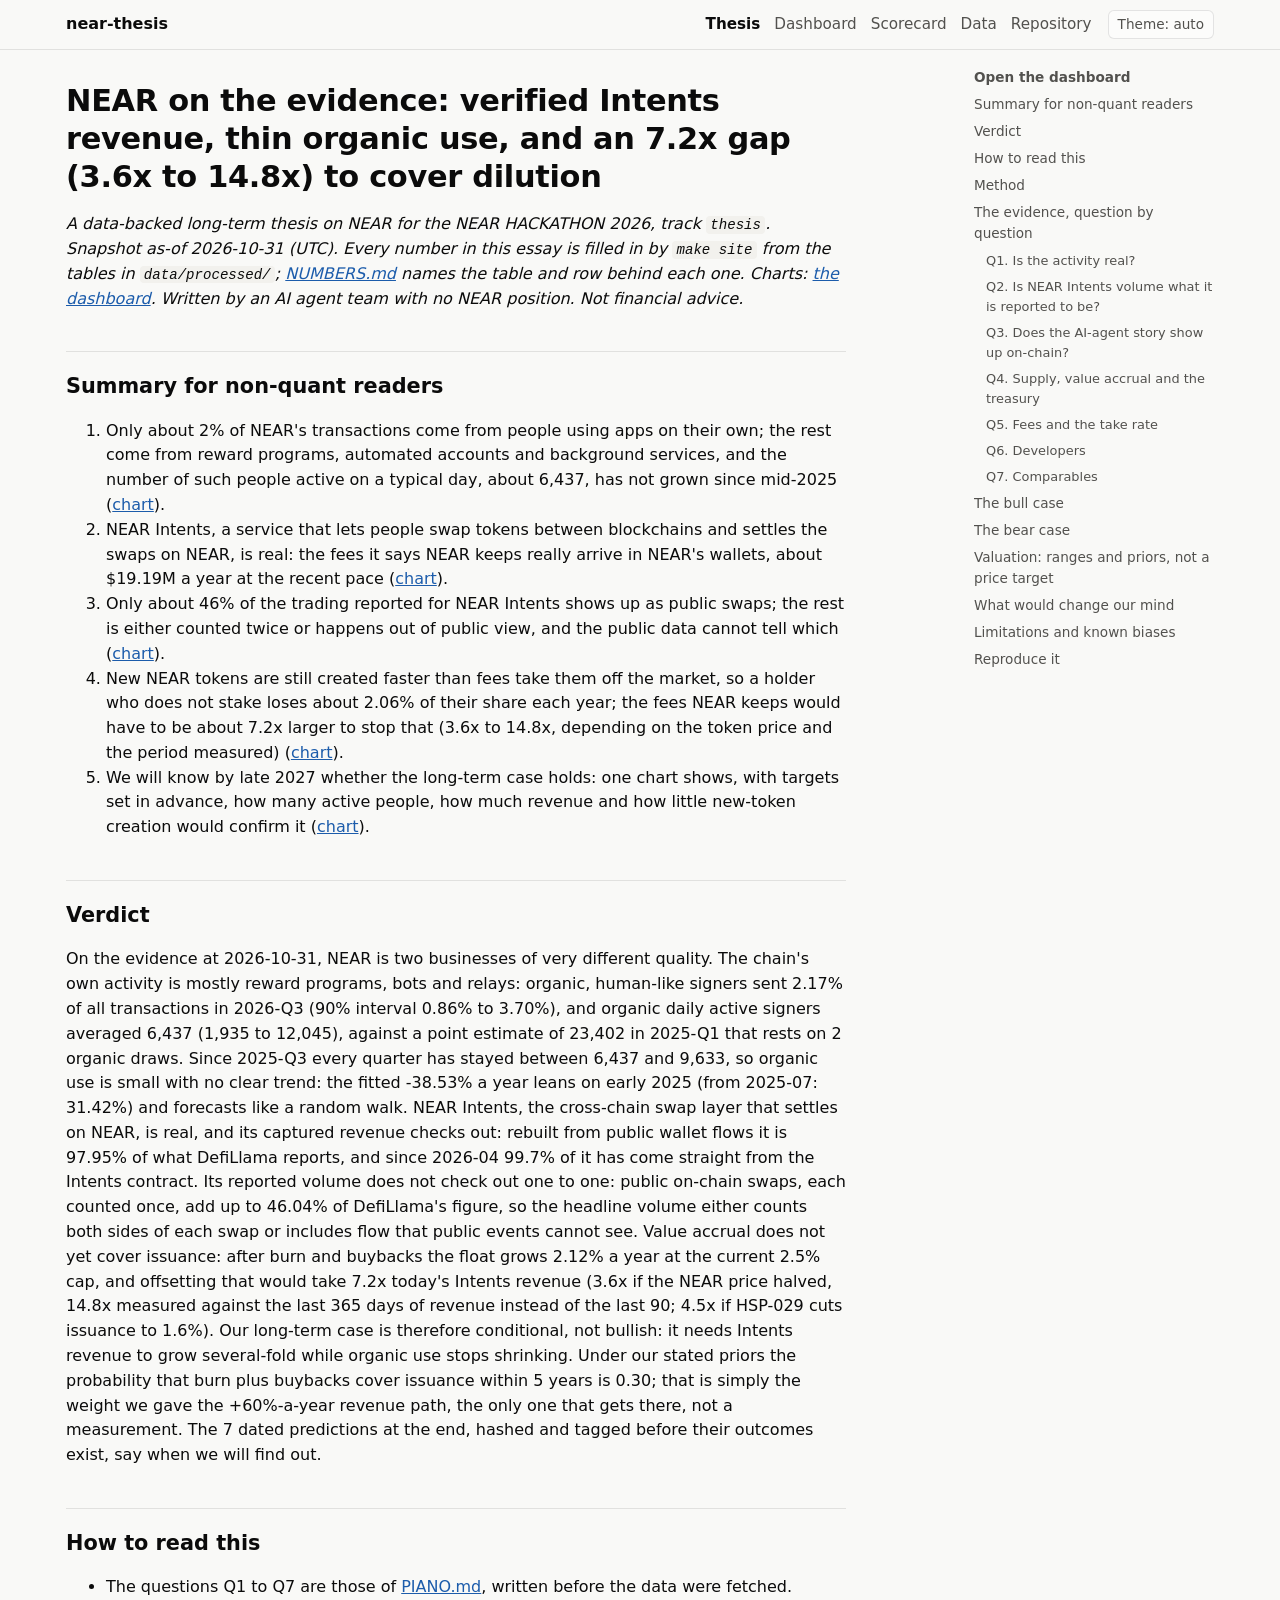
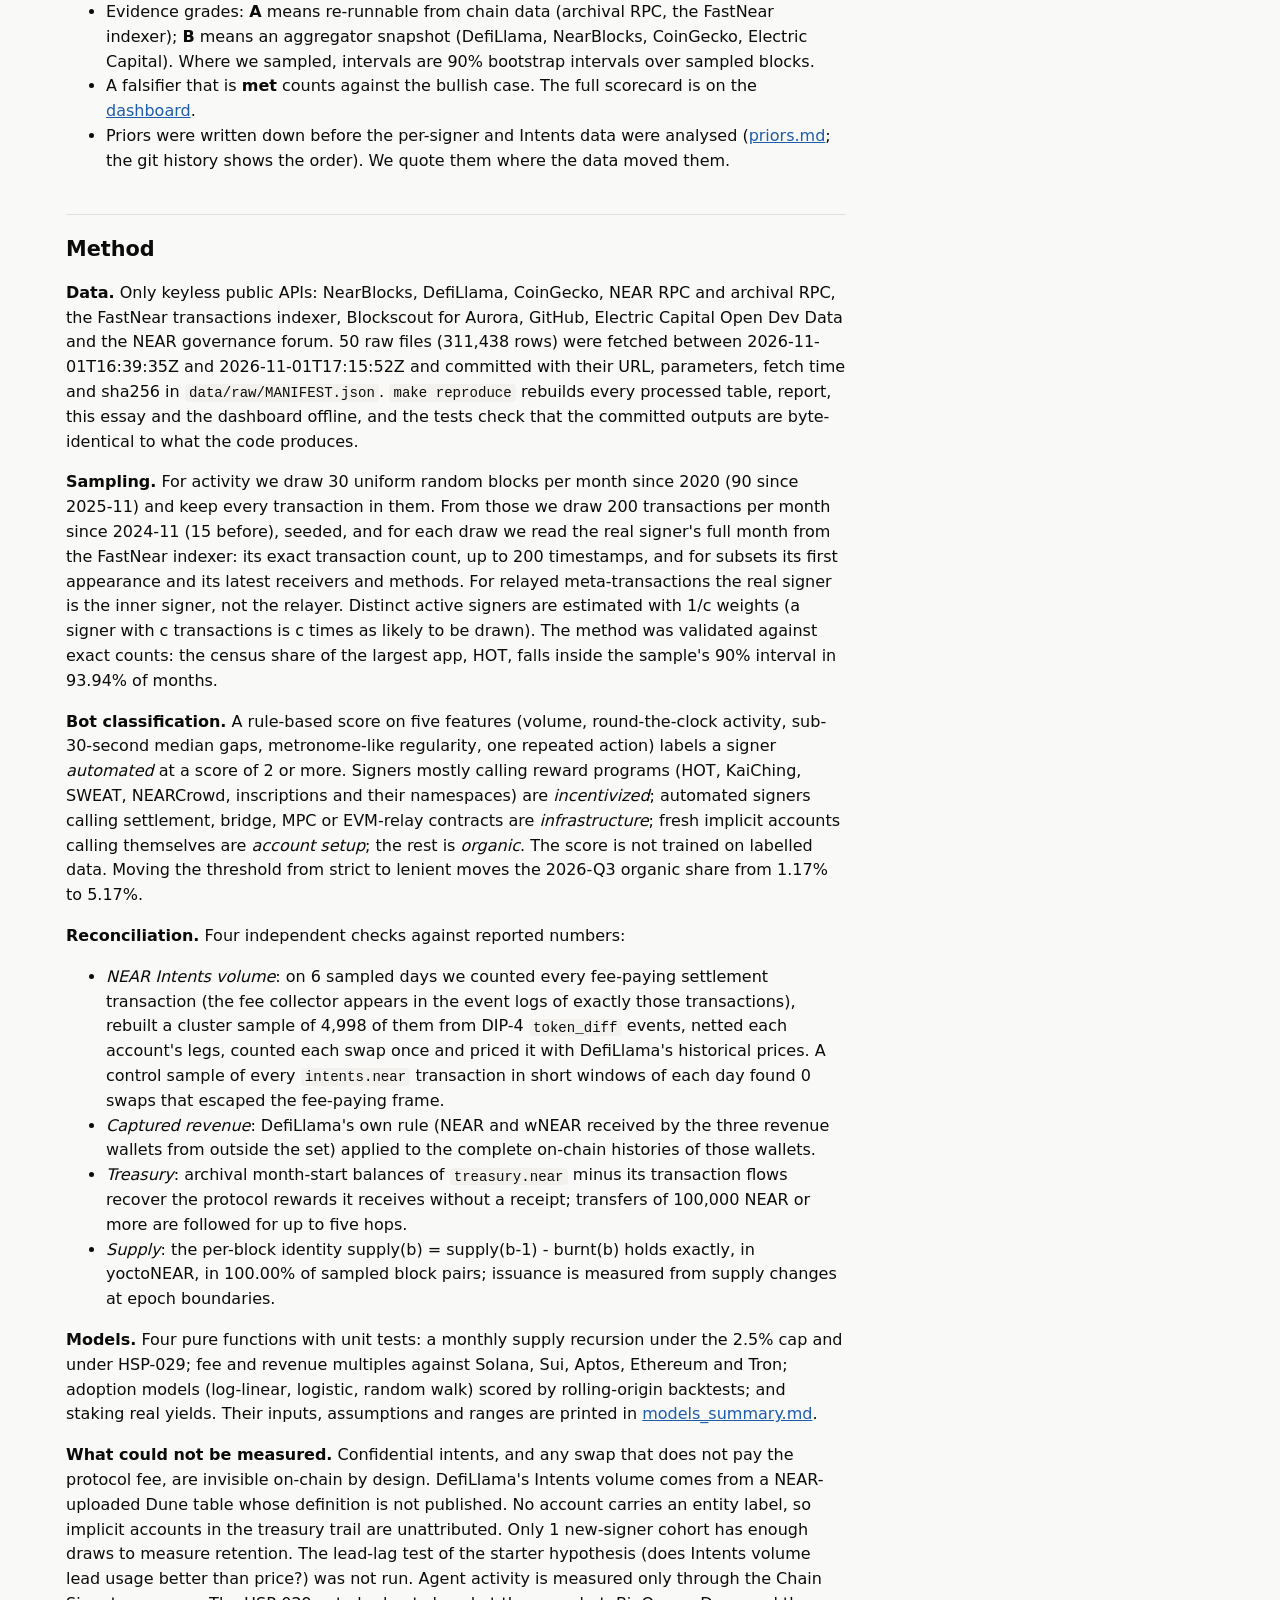
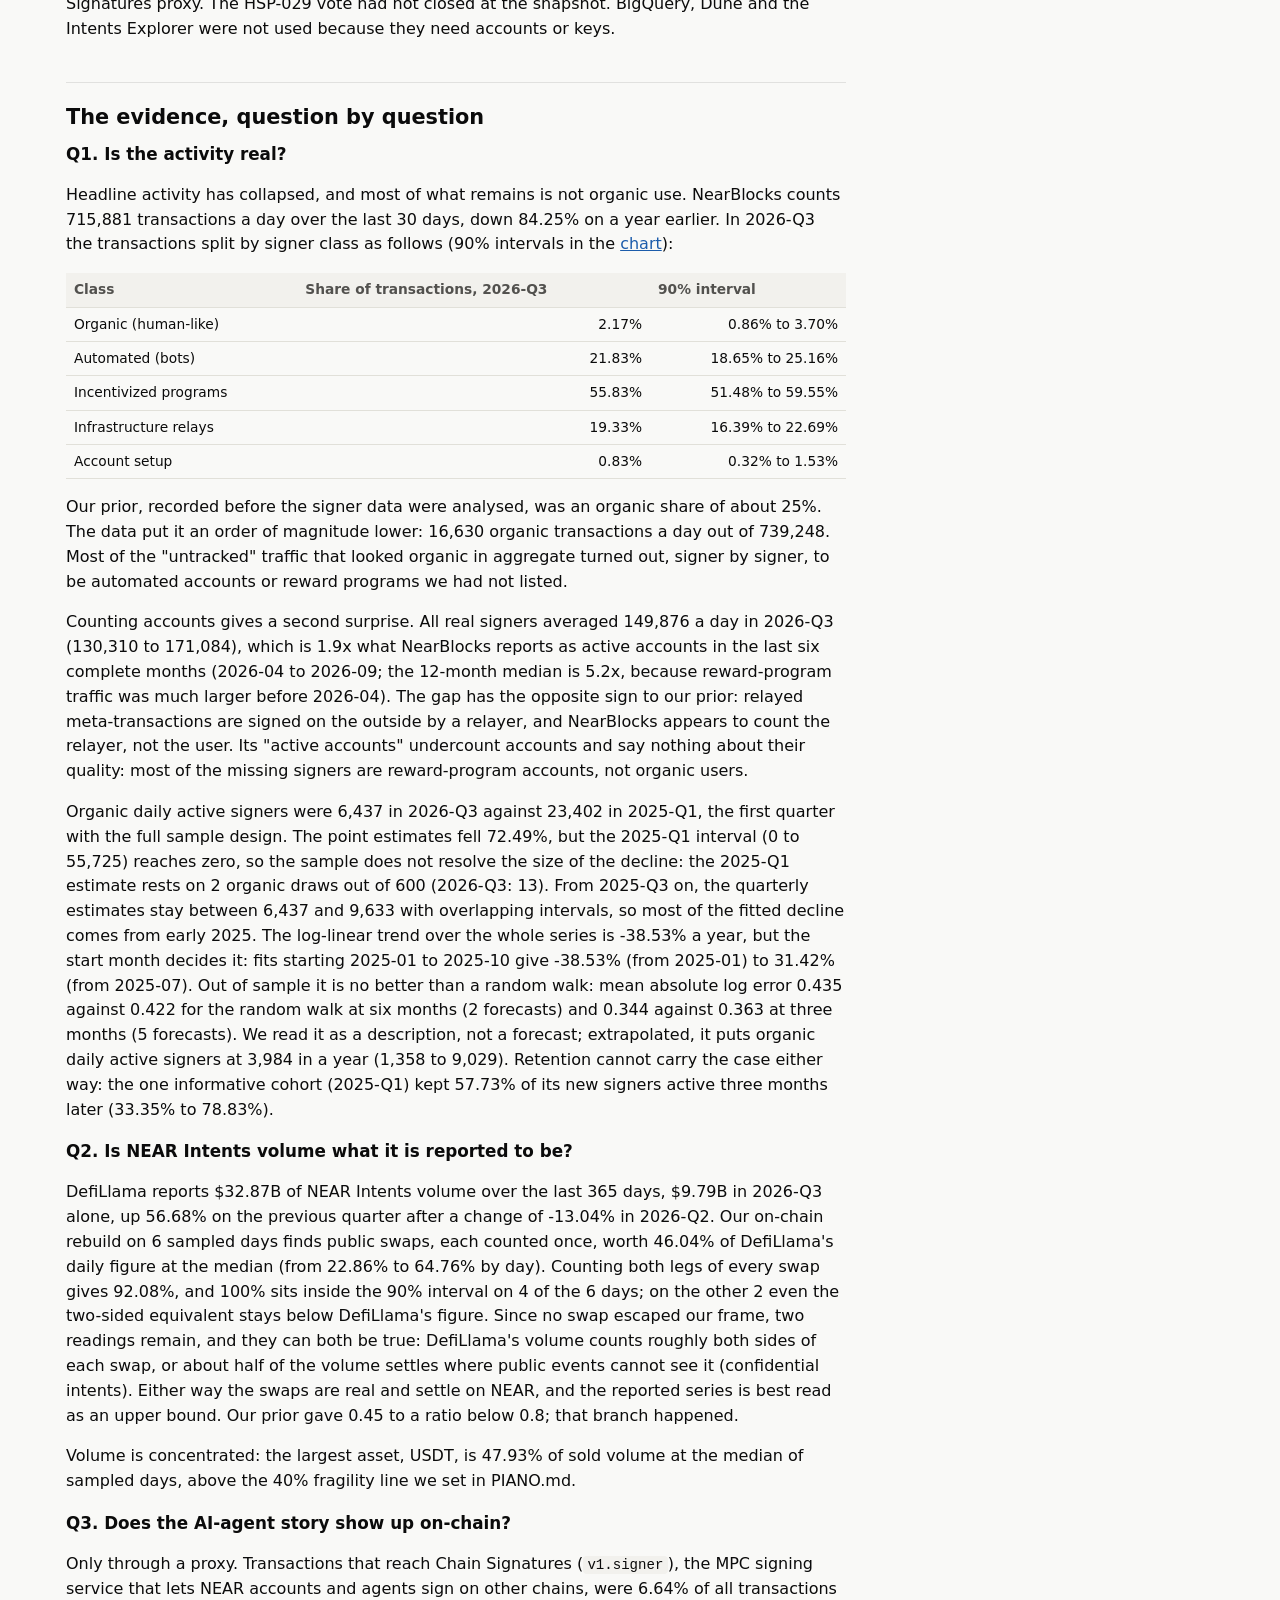
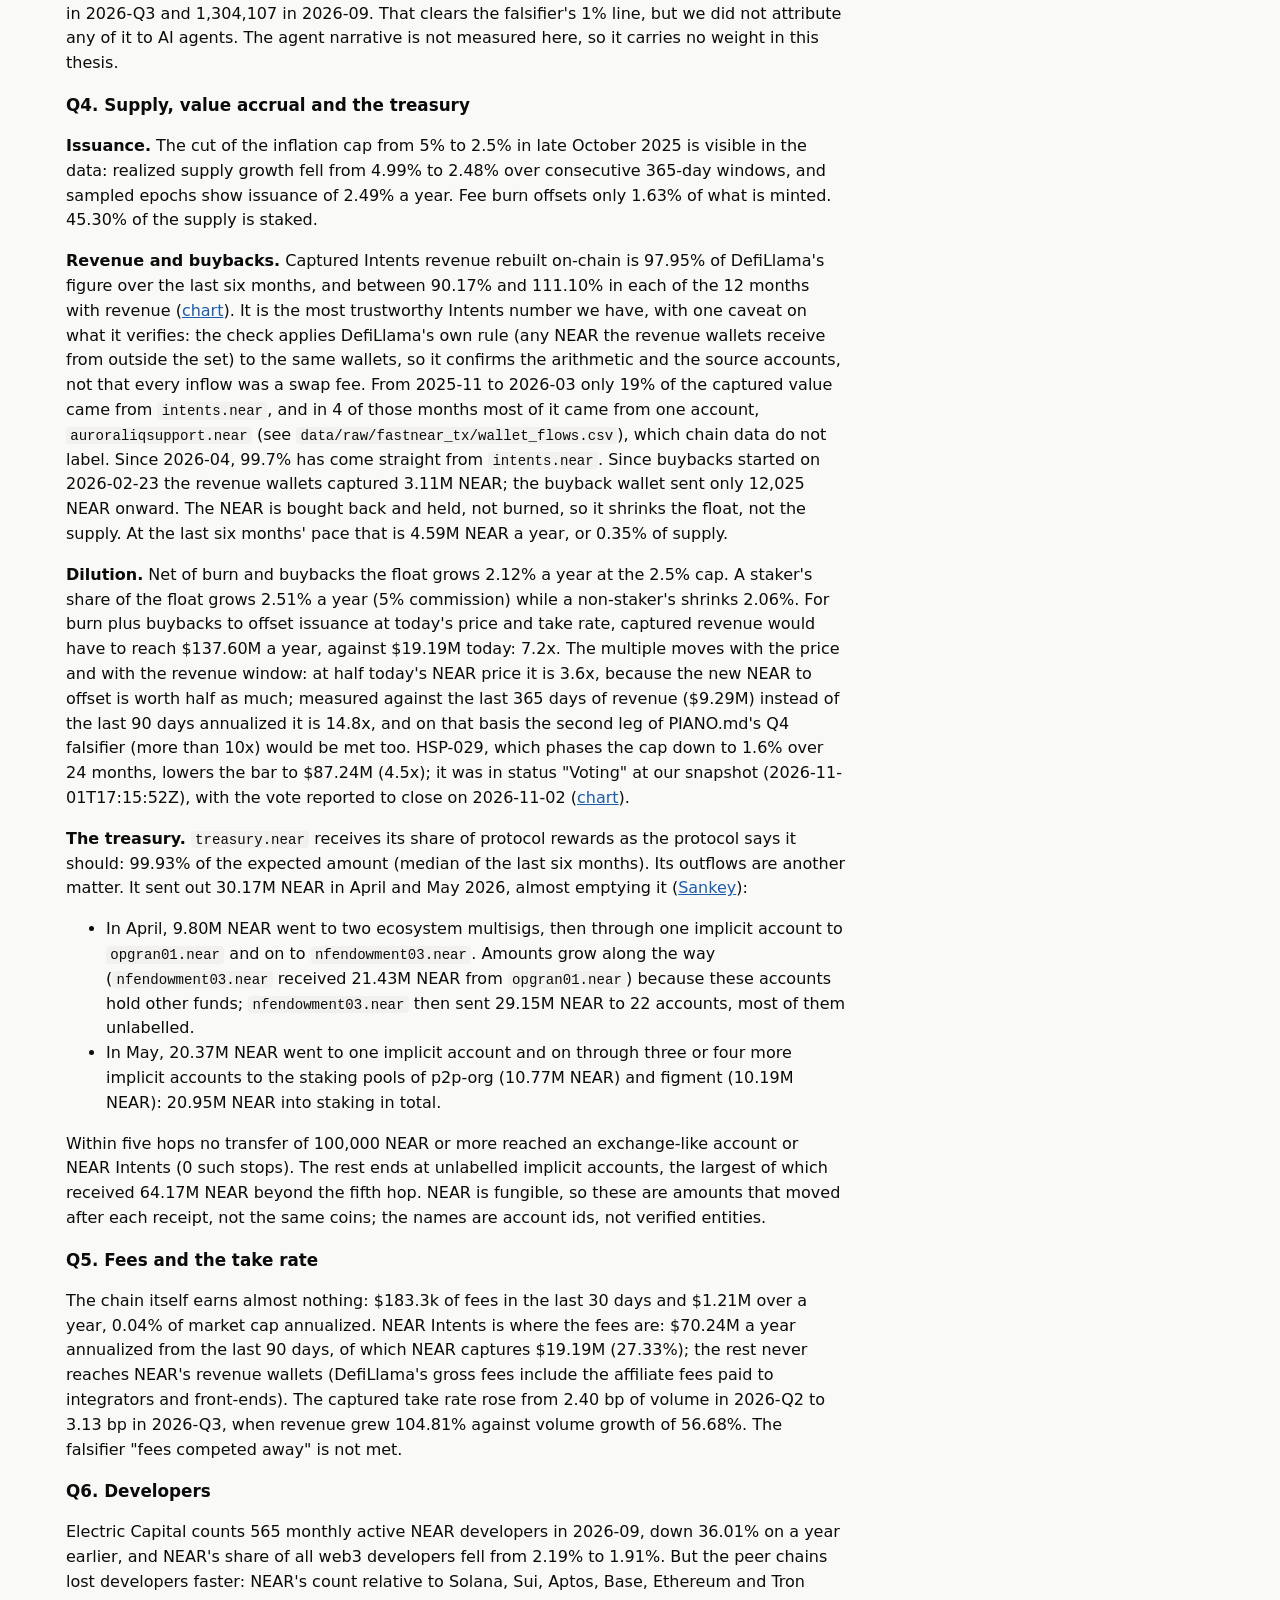
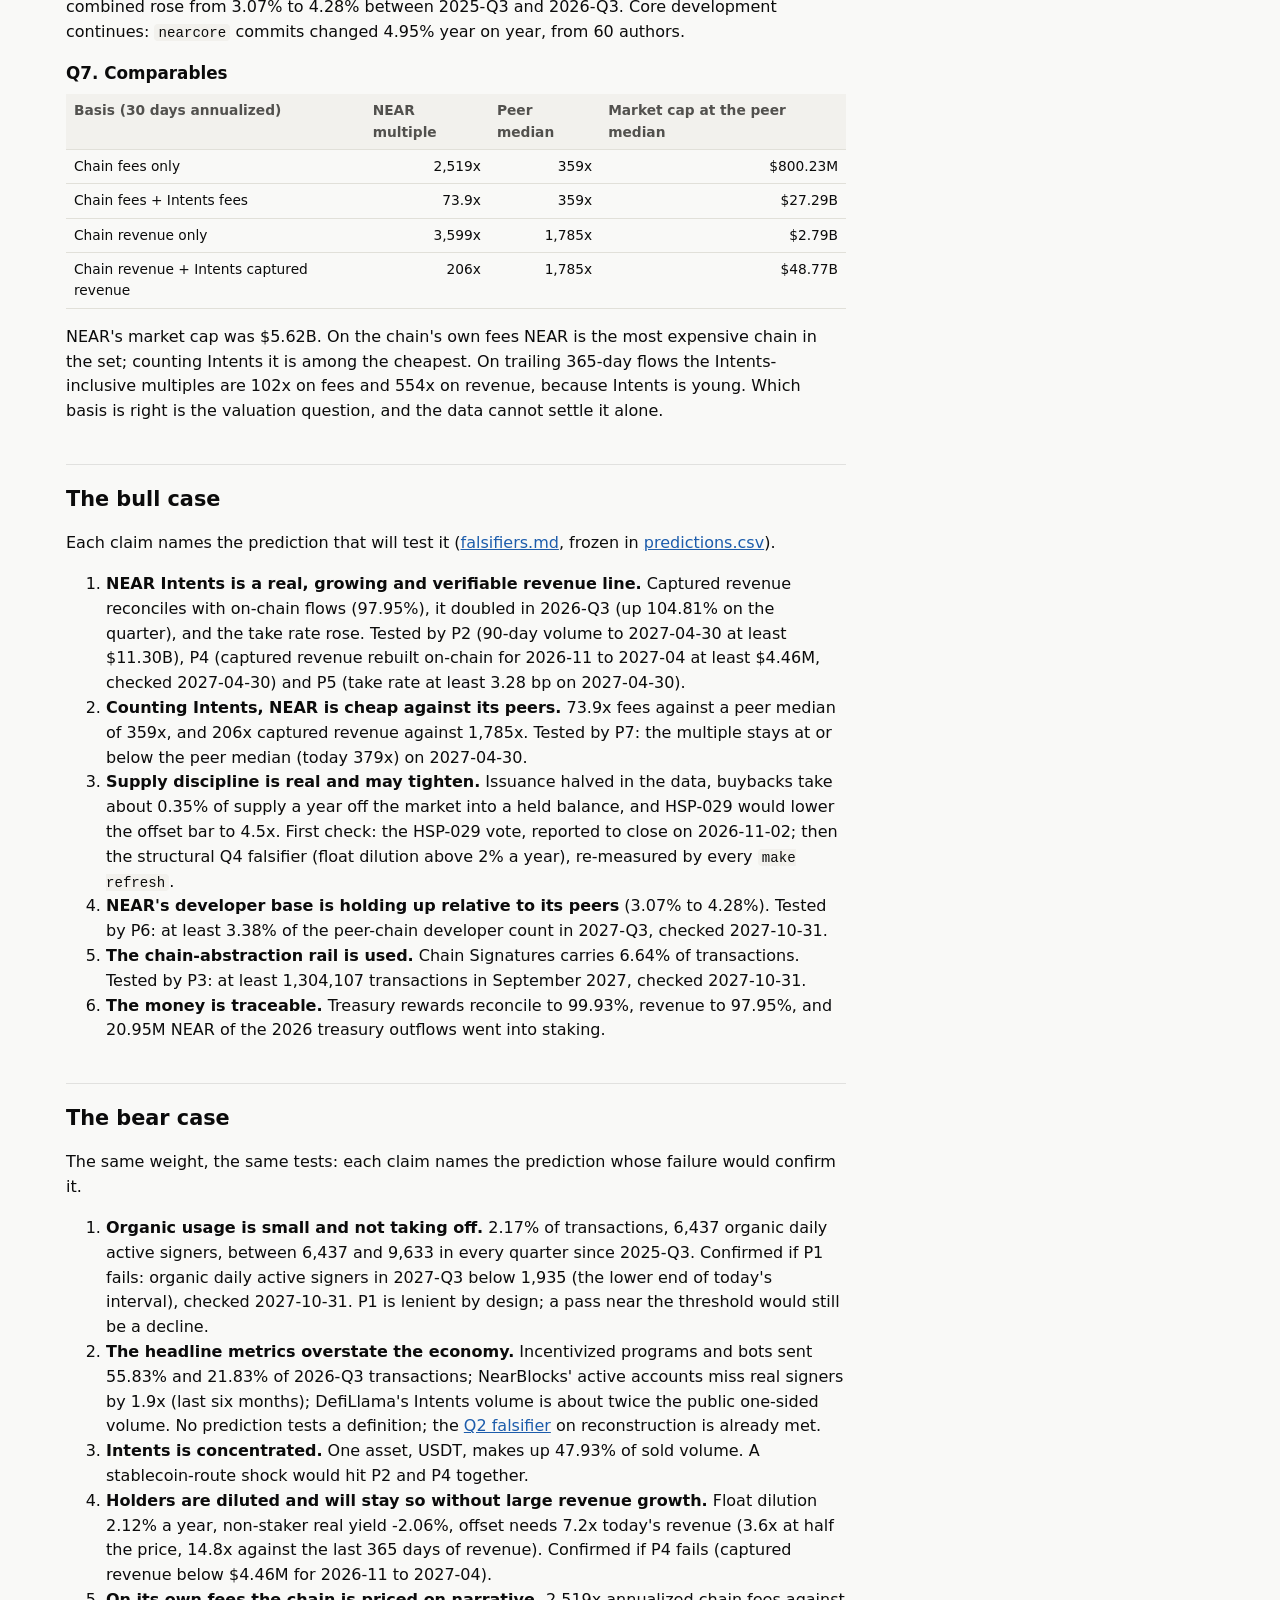
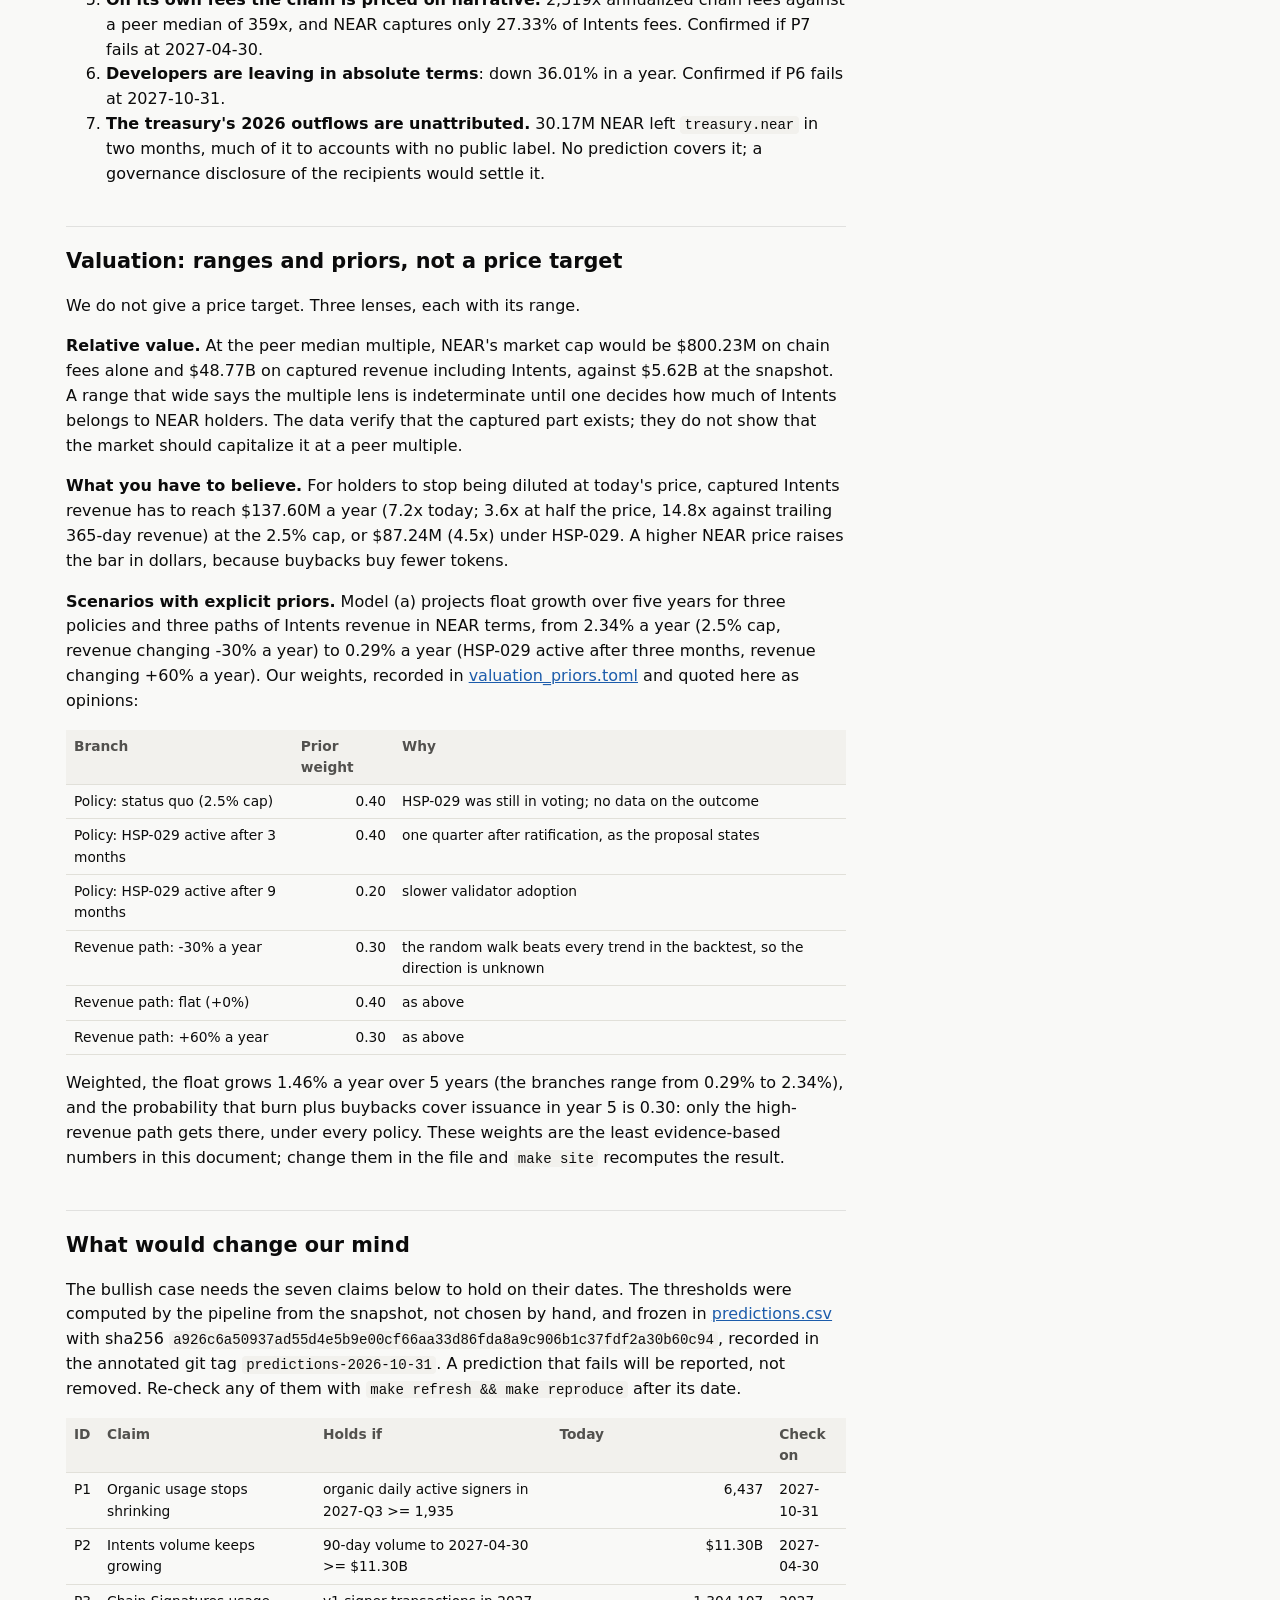
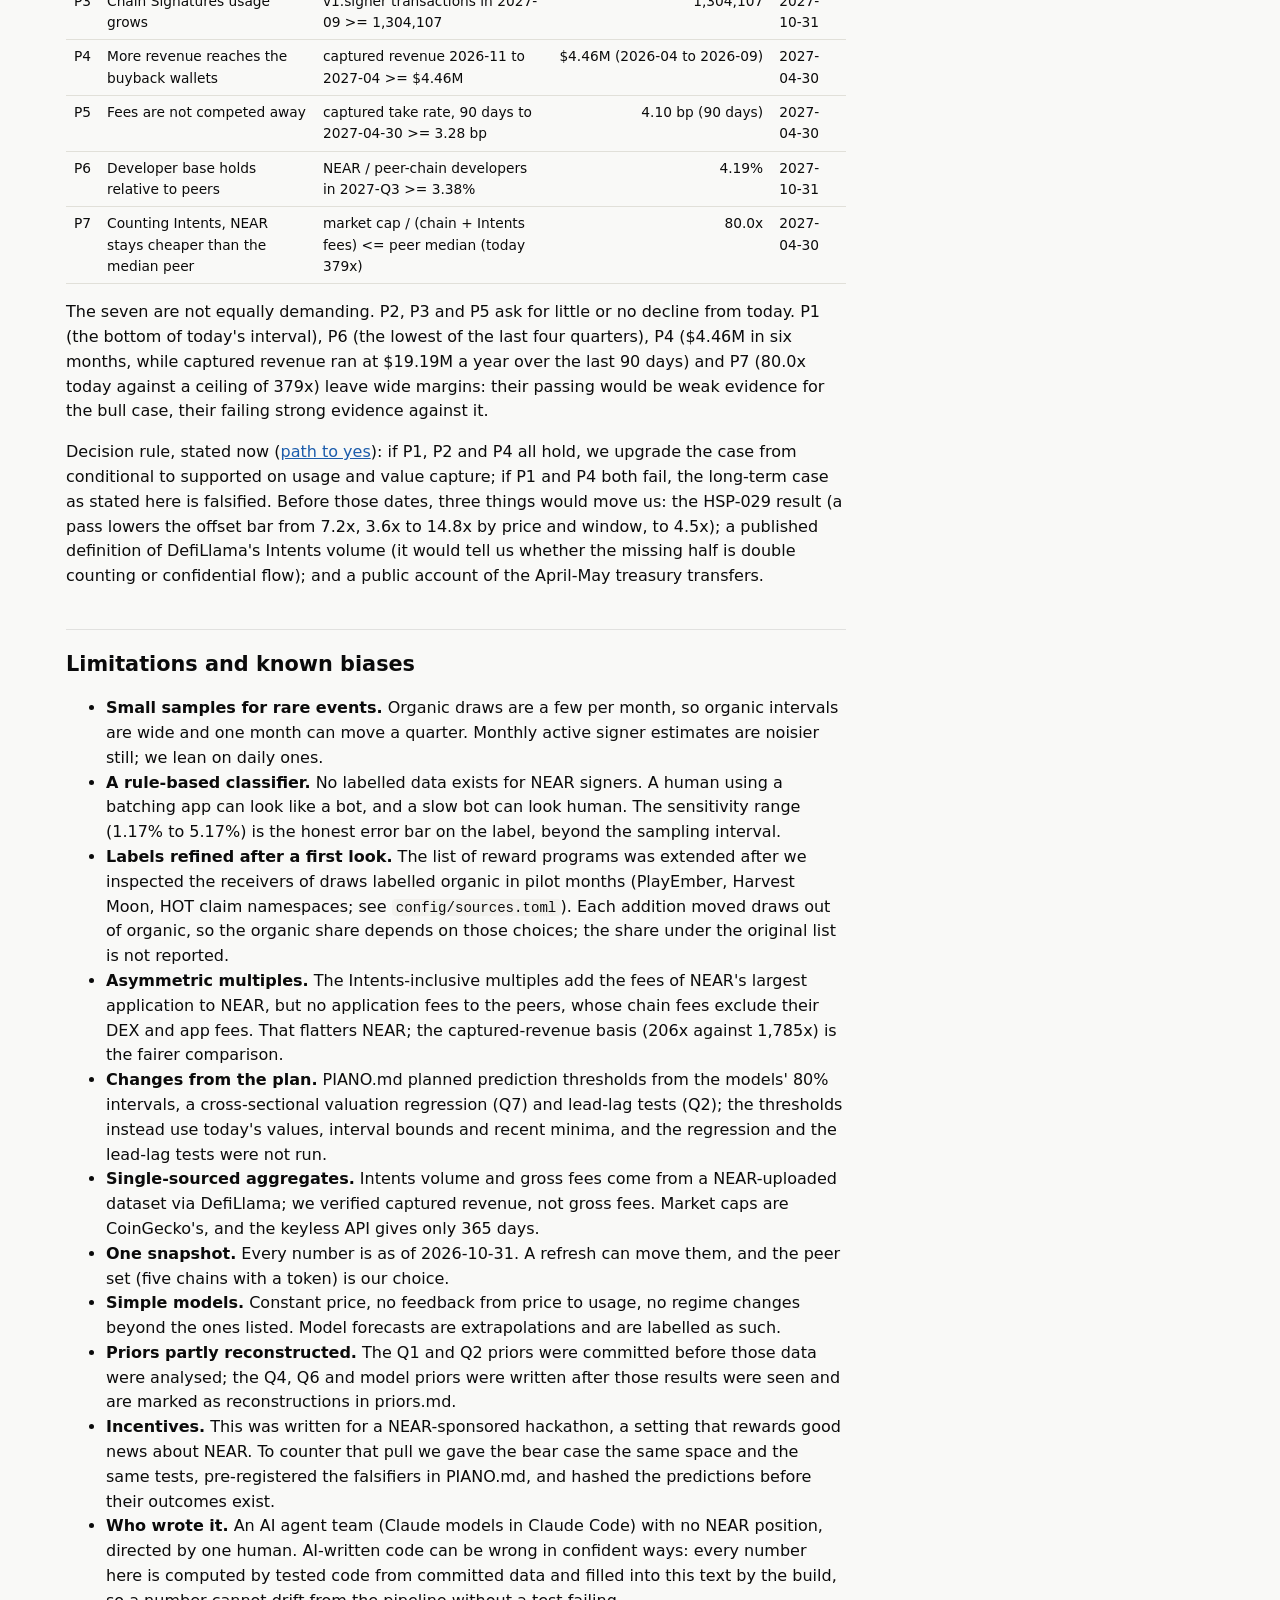
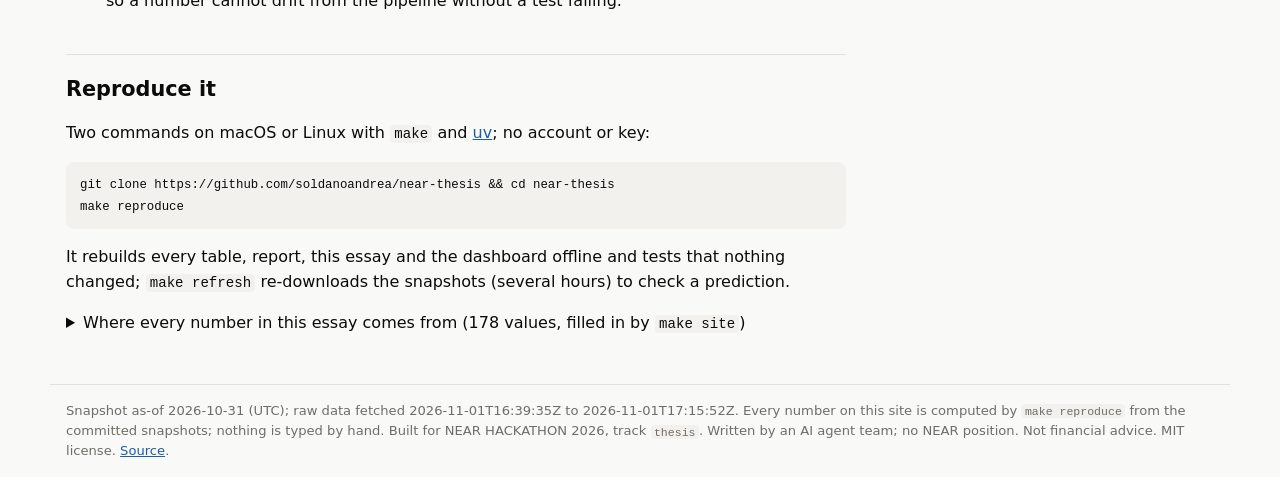
==== commit e229cf53: "Refresh every snapshot to 2026-10-31; organic use: no clear trend since mid-2025 make refresh on 202" ====
--- a/site/index.html
+++ b/site/index.html
@@ -12,16 +12,16 @@
 <body>
 <header class="site-header"><div class="inner"><a class="brand" href="index.html">near-thesis</a><nav><a href="index.html" aria-current="page">Thesis</a><a href="dashboard.html">Dashboard</a><a href="dashboard.html#scorecard">Scorecard</a><a href="dashboard.html#provenance">Data</a><a href="https://github.com/soldanoandrea/near-thesis">Repository</a></nav><button class="theme-toggle" id="theme-toggle" type="button">Theme: auto</button></div></header>
 <main>
-<div class="doc"><article><h1 id="near-on-the-evidence-verified-intents-revenue-thin-organic-use-and-an-81x-gap-40x-to-166x-to-cover-dilution">NEAR on the evidence: verified Intents revenue, thin organic use, and an 8.1x gap (4.0x to 16.6x) to cover dilution</h1>
-<p><em>A data-backed long-term thesis on NEAR for the NEAR HACKATHON 2026, track <code>thesis</code>. Snapshot as-of 2026-10-29 (UTC). Every number in this essay is filled in by <code>make site</code> from the tables in <code>data/processed/</code>; <a href="https://github.com/soldanoandrea/near-thesis/blob/main/thesis/NUMBERS.md">NUMBERS.md</a> names the table and row behind each one. Charts: <a href="dashboard.html">the dashboard</a>. Written by an AI agent team with no NEAR position. Not financial advice.</em></p>
+<div class="doc"><article><h1 id="near-on-the-evidence-verified-intents-revenue-thin-organic-use-and-an-72x-gap-36x-to-148x-to-cover-dilution">NEAR on the evidence: verified Intents revenue, thin organic use, and an 7.2x gap (3.6x to 14.8x) to cover dilution</h1>
+<p><em>A data-backed long-term thesis on NEAR for the NEAR HACKATHON 2026, track <code>thesis</code>. Snapshot as-of 2026-10-31 (UTC). Every number in this essay is filled in by <code>make site</code> from the tables in <code>data/processed/</code>; <a href="https://github.com/soldanoandrea/near-thesis/blob/main/thesis/NUMBERS.md">NUMBERS.md</a> names the table and row behind each one. Charts: <a href="dashboard.html">the dashboard</a>. Written by an AI agent team with no NEAR position. Not financial advice.</em></p>
 <h2 id="summary-for-non-quant-readers">Summary for non-quant readers</h2>
-<ol><li>Only about 2% of NEAR's transactions come from people using apps on their own; the rest come from reward programs, automated accounts and background services, and the number of such people active on a typical day, about 6,437, has not grown since mid-2025 (<a href="dashboard.html#card-signers">chart</a>).</li><li>NEAR Intents, a service that lets people swap tokens between blockchains and settles the swaps on NEAR, is real: the fees it says NEAR keeps really arrive in NEAR's wallets, about $18.80M a year at the recent pace (<a href="dashboard.html#card-revenue">chart</a>).</li><li>Only about 46% of the trading reported for NEAR Intents shows up as public swaps; the rest is either counted twice or happens out of public view, and the public data cannot tell which (<a href="dashboard.html#card-intents">chart</a>).</li><li>New NEAR tokens are still created faster than fees take them off the market, so a holder who does not stake loses about 2.06% of their share each year; the fees NEAR keeps would have to be about 8.1x larger to stop that (4.0x to 16.6x, depending on the token price and the period measured) (<a href="dashboard.html#card-supply">chart</a>).</li><li>We will know by late 2027 whether the long-term case holds: one chart shows, with targets set in advance, how many active people, how much revenue and how little new-token creation would confirm it (<a href="dashboard.html#card-pathtoyes">chart</a>).</li></ol>
+<ol><li>Only about 2% of NEAR's transactions come from people using apps on their own; the rest come from reward programs, automated accounts and background services, and the number of such people active on a typical day, about 6,437, has not grown since mid-2025 (<a href="dashboard.html#card-signers">chart</a>).</li><li>NEAR Intents, a service that lets people swap tokens between blockchains and settles the swaps on NEAR, is real: the fees it says NEAR keeps really arrive in NEAR's wallets, about $19.19M a year at the recent pace (<a href="dashboard.html#card-revenue">chart</a>).</li><li>Only about 46% of the trading reported for NEAR Intents shows up as public swaps; the rest is either counted twice or happens out of public view, and the public data cannot tell which (<a href="dashboard.html#card-intents">chart</a>).</li><li>New NEAR tokens are still created faster than fees take them off the market, so a holder who does not stake loses about 2.06% of their share each year; the fees NEAR keeps would have to be about 7.2x larger to stop that (3.6x to 14.8x, depending on the token price and the period measured) (<a href="dashboard.html#card-supply">chart</a>).</li><li>We will know by late 2027 whether the long-term case holds: one chart shows, with targets set in advance, how many active people, how much revenue and how little new-token creation would confirm it (<a href="dashboard.html#card-pathtoyes">chart</a>).</li></ol>
 <h2 id="verdict">Verdict</h2>
-<p>On the evidence at 2026-10-29, NEAR is two businesses of very different quality. The chain's own activity is mostly reward programs, bots and relays: organic, human-like signers sent 2.17% of all transactions in 2026-Q3 (90% interval 0.86% to 3.70%), and organic daily active signers averaged 6,437 (1,935 to 12,045), against a point estimate of 23,402 in 2025-Q1 that rests on 2 organic draws. Since 2025-Q3 every quarter has stayed between 6,437 and 9,633, so organic use is small and not growing; the fitted trend of -38.53% a year leans on early 2025 and forecasts no better than a random walk. NEAR Intents, the cross-chain swap layer that settles on NEAR, is real, and its captured revenue checks out: rebuilt from public wallet flows it is 98.68% of what DefiLlama reports, and since 2026-04 99.7% of it has come straight from the Intents contract. Its reported volume does not check out one to one: public on-chain swaps, each counted once, add up to 46.04% of DefiLlama's figure, so the headline volume either counts both sides of each swap or includes flow that public events cannot see. Value accrual does not yet cover issuance: after burn and buybacks the float grows 2.12% a year at the current 2.5% cap, and offsetting that would take 8.1x today's Intents revenue (4.0x if the NEAR price halved, 16.6x measured against the last 365 days of revenue instead of the last 90; 5.1x if HSP-029 cuts issuance to 1.6%). Our long-term case is therefore conditional, not bullish: it needs Intents revenue to grow several-fold while organic use stops shrinking. Under our stated priors the probability that burn plus buybacks cover issuance within 5 years is 0.30; that is simply the weight we gave the +60%-a-year revenue path, the only one that gets there, not a measurement. The 7 dated predictions at the end, hashed and tagged before their outcomes exist, say when we will find out.</p>
+<p>On the evidence at 2026-10-31, NEAR is two businesses of very different quality. The chain's own activity is mostly reward programs, bots and relays: organic, human-like signers sent 2.17% of all transactions in 2026-Q3 (90% interval 0.86% to 3.70%), and organic daily active signers averaged 6,437 (1,935 to 12,045), against a point estimate of 23,402 in 2025-Q1 that rests on 2 organic draws. Since 2025-Q3 every quarter has stayed between 6,437 and 9,633, so organic use is small with no clear trend: the fitted -38.53% a year leans on early 2025 (from 2025-07: 31.42%) and forecasts like a random walk. NEAR Intents, the cross-chain swap layer that settles on NEAR, is real, and its captured revenue checks out: rebuilt from public wallet flows it is 97.95% of what DefiLlama reports, and since 2026-04 99.7% of it has come straight from the Intents contract. Its reported volume does not check out one to one: public on-chain swaps, each counted once, add up to 46.04% of DefiLlama's figure, so the headline volume either counts both sides of each swap or includes flow that public events cannot see. Value accrual does not yet cover issuance: after burn and buybacks the float grows 2.12% a year at the current 2.5% cap, and offsetting that would take 7.2x today's Intents revenue (3.6x if the NEAR price halved, 14.8x measured against the last 365 days of revenue instead of the last 90; 4.5x if HSP-029 cuts issuance to 1.6%). Our long-term case is therefore conditional, not bullish: it needs Intents revenue to grow several-fold while organic use stops shrinking. Under our stated priors the probability that burn plus buybacks cover issuance within 5 years is 0.30; that is simply the weight we gave the +60%-a-year revenue path, the only one that gets there, not a measurement. The 7 dated predictions at the end, hashed and tagged before their outcomes exist, say when we will find out.</p>
 <h2 id="how-to-read-this">How to read this</h2>
 <ul><li>The questions Q1 to Q7 are those of <a href="https://github.com/soldanoandrea/near-thesis/blob/main/PIANO.md">PIANO.md</a>, written before the data were fetched.</li><li>Evidence grades: <strong>A</strong> means re-runnable from chain data (archival RPC, the FastNear indexer); <strong>B</strong> means an aggregator snapshot (DefiLlama, NearBlocks, CoinGecko, Electric Capital). Where we sampled, intervals are 90% bootstrap intervals over sampled blocks.</li><li>A falsifier that is <strong>met</strong> counts against the bullish case. The full scorecard is on the <a href="dashboard.html#scorecard">dashboard</a>.</li><li>Priors were written down before the per-signer and Intents data were analysed (<a href="https://github.com/soldanoandrea/near-thesis/blob/main/thesis/priors.md">priors.md</a>; the git history shows the order). We quote them where the data moved them.</li></ul>
 <h2 id="method">Method</h2>
-<p><strong>Data.</strong> Only keyless public APIs: NearBlocks, DefiLlama, CoinGecko, NEAR RPC and archival RPC, the FastNear transactions indexer, Blockscout for Aurora, GitHub, Electric Capital Open Dev Data and the NEAR governance forum. 50 raw files (307,872 rows) were fetched between 2026-10-30T19:47:20Z and 2026-10-31T01:57:54Z and committed with their URL, parameters, fetch time and sha256 in <code>data/raw/MANIFEST.json</code>. <code>make reproduce</code> rebuilds every processed table, report, this essay and the dashboard offline, and the tests check that the committed outputs are byte-identical to what the code produces.</p>
+<p><strong>Data.</strong> Only keyless public APIs: NearBlocks, DefiLlama, CoinGecko, NEAR RPC and archival RPC, the FastNear transactions indexer, Blockscout for Aurora, GitHub, Electric Capital Open Dev Data and the NEAR governance forum. 50 raw files (311,438 rows) were fetched between 2026-11-01T16:39:35Z and 2026-11-01T17:15:52Z and committed with their URL, parameters, fetch time and sha256 in <code>data/raw/MANIFEST.json</code>. <code>make reproduce</code> rebuilds every processed table, report, this essay and the dashboard offline, and the tests check that the committed outputs are byte-identical to what the code produces.</p>
 <p><strong>Sampling.</strong> For activity we draw 30 uniform random blocks per month since 2020 (90 since 2025-11) and keep every transaction in them. From those we draw 200 transactions per month since 2024-11 (15 before), seeded, and for each draw we read the real signer's full month from the FastNear indexer: its exact transaction count, up to 200 timestamps, and for subsets its first appearance and its latest receivers and methods. For relayed meta-transactions the real signer is the inner signer, not the relayer. Distinct active signers are estimated with 1/c weights (a signer with c transactions is c times as likely to be drawn). The method was validated against exact counts: the census share of the largest app, HOT, falls inside the sample's 90% interval in 93.94% of months.</p>
 <p><strong>Bot classification.</strong> A rule-based score on five features (volume, round-the-clock activity, sub-30-second median gaps, metronome-like regularity, one repeated action) labels a signer <em>automated</em> at a score of 2 or more. Signers mostly calling reward programs (HOT, KaiChing, SWEAT, NEARCrowd, inscriptions and their namespaces) are <em>incentivized</em>; automated signers calling settlement, bridge, MPC or EVM-relay contracts are <em>infrastructure</em>; fresh implicit accounts calling themselves are <em>account setup</em>; the rest is <em>organic</em>. The score is not trained on labelled data. Moving the threshold from strict to lenient moves the 2026-Q3 organic share from 1.17% to 5.17%.</p>
 <p><strong>Reconciliation.</strong> Four independent checks against reported numbers:</p>
@@ -30,57 +30,57 @@
 <p><strong>What could not be measured.</strong> Confidential intents, and any swap that does not pay the protocol fee, are invisible on-chain by design. DefiLlama's Intents volume comes from a NEAR-uploaded Dune table whose definition is not published. No account carries an entity label, so implicit accounts in the treasury trail are unattributed. Only 1 new-signer cohort has enough draws to measure retention. The lead-lag test of the starter hypothesis (does Intents volume lead usage better than price?) was not run. Agent activity is measured only through the Chain Signatures proxy. The HSP-029 vote had not closed at the snapshot. BigQuery, Dune and the Intents Explorer were not used because they need accounts or keys.</p>
 <h2 id="the-evidence-question-by-question">The evidence, question by question</h2>
 <h3 id="q1-is-the-activity-real">Q1. Is the activity real?</h3>
-<p>Headline activity has collapsed, and most of what remains is not organic use. NearBlocks counts 745,246 transactions a day over the last 30 days, down 83.64% on a year earlier. In 2026-Q3 the transactions split by signer class as follows (90% intervals in the <a href="dashboard.html#card-classes">chart</a>):</p>
+<p>Headline activity has collapsed, and most of what remains is not organic use. NearBlocks counts 715,881 transactions a day over the last 30 days, down 84.25% on a year earlier. In 2026-Q3 the transactions split by signer class as follows (90% intervals in the <a href="dashboard.html#card-classes">chart</a>):</p>
 <div class="table-wrap"><table><thead><tr><th>Class</th><th>Share of transactions, 2026-Q3</th><th>90% interval</th></tr></thead><tbody><tr><td>Organic (human-like)</td><td class=num>2.17%</td><td class=num>0.86% to 3.70%</td></tr><tr><td>Automated (bots)</td><td class=num>21.83%</td><td class=num>18.65% to 25.16%</td></tr><tr><td>Incentivized programs</td><td class=num>55.83%</td><td class=num>51.48% to 59.55%</td></tr><tr><td>Infrastructure relays</td><td class=num>19.33%</td><td class=num>16.39% to 22.69%</td></tr><tr><td>Account setup</td><td class=num>0.83%</td><td class=num>0.32% to 1.53%</td></tr></tbody></table></div>
 <p>Our prior, recorded before the signer data were analysed, was an organic share of about 25%. The data put it an order of magnitude lower: 16,630 organic transactions a day out of 739,248. Most of the "untracked" traffic that looked organic in aggregate turned out, signer by signer, to be automated accounts or reward programs we had not listed.</p>
 <p>Counting accounts gives a second surprise. All real signers averaged 149,876 a day in 2026-Q3 (130,310 to 171,084), which is 1.9x what NearBlocks reports as active accounts in the last six complete months (2026-04 to 2026-09; the 12-month median is 5.2x, because reward-program traffic was much larger before 2026-04). The gap has the opposite sign to our prior: relayed meta-transactions are signed on the outside by a relayer, and NearBlocks appears to count the relayer, not the user. Its "active accounts" undercount accounts and say nothing about their quality: most of the missing signers are reward-program accounts, not organic users.</p>
 <p>Organic daily active signers were 6,437 in 2026-Q3 against 23,402 in 2025-Q1, the first quarter with the full sample design. The point estimates fell 72.49%, but the 2025-Q1 interval (0 to 55,725) reaches zero, so the sample does not resolve the size of the decline: the 2025-Q1 estimate rests on 2 organic draws out of 600 (2026-Q3: 13). From 2025-Q3 on, the quarterly estimates stay between 6,437 and 9,633 with overlapping intervals, so most of the fitted decline comes from early 2025. The log-linear trend over the whole series is -38.53% a year, but the start month decides it: fits starting 2025-01 to 2025-10 give -38.53% (from 2025-01) to 31.42% (from 2025-07). Out of sample it is no better than a random walk: mean absolute log error 0.435 against 0.422 for the random walk at six months (2 forecasts) and 0.344 against 0.363 at three months (5 forecasts). We read it as a description, not a forecast; extrapolated, it puts organic daily active signers at 3,984 in a year (1,358 to 9,029). Retention cannot carry the case either way: the one informative cohort (2025-Q1) kept 57.73% of its new signers active three months later (33.35% to 78.83%).</p>
 <h3 id="q2-is-near-intents-volume-what-it-is-reported-to-be">Q2. Is NEAR Intents volume what it is reported to be?</h3>
-<p>DefiLlama reports $32.79B of NEAR Intents volume over the last 365 days, $9.79B in 2026-Q3 alone, up 56.68% on the previous quarter after a change of -13.04% in 2026-Q2. Our on-chain rebuild on 6 sampled days finds public swaps, each counted once, worth 46.04% of DefiLlama's daily figure at the median (from 22.86% to 64.76% by day). Counting both legs of every swap gives 92.08%, and 100% sits inside the 90% interval on 4 of the 6 days; on the other 2 even the two-sided equivalent stays below DefiLlama's figure. Since no swap escaped our frame, two readings remain, and they can both be true: DefiLlama's volume counts roughly both sides of each swap, or about half of the volume settles where public events cannot see it (confidential intents). Either way the swaps are real and settle on NEAR, and the reported series is best read as an upper bound. Our prior gave 0.45 to a ratio below 0.8; that branch happened.</p>
+<p>DefiLlama reports $32.87B of NEAR Intents volume over the last 365 days, $9.79B in 2026-Q3 alone, up 56.68% on the previous quarter after a change of -13.04% in 2026-Q2. Our on-chain rebuild on 6 sampled days finds public swaps, each counted once, worth 46.04% of DefiLlama's daily figure at the median (from 22.86% to 64.76% by day). Counting both legs of every swap gives 92.08%, and 100% sits inside the 90% interval on 4 of the 6 days; on the other 2 even the two-sided equivalent stays below DefiLlama's figure. Since no swap escaped our frame, two readings remain, and they can both be true: DefiLlama's volume counts roughly both sides of each swap, or about half of the volume settles where public events cannot see it (confidential intents). Either way the swaps are real and settle on NEAR, and the reported series is best read as an upper bound. Our prior gave 0.45 to a ratio below 0.8; that branch happened.</p>
 <p>Volume is concentrated: the largest asset, USDT, is 47.93% of sold volume at the median of sampled days, above the 40% fragility line we set in PIANO.md.</p>
 <h3 id="q3-does-the-ai-agent-story-show-up-on-chain">Q3. Does the AI-agent story show up on-chain?</h3>
 <p>Only through a proxy. Transactions that reach Chain Signatures (<code>v1.signer</code>), the MPC signing service that lets NEAR accounts and agents sign on other chains, were 6.64% of all transactions in 2026-Q3 and 1,304,107 in 2026-09. That clears the falsifier's 1% line, but we did not attribute any of it to AI agents. The agent narrative is not measured here, so it carries no weight in this thesis.</p>
 <h3 id="q4-supply-value-accrual-and-the-treasury">Q4. Supply, value accrual and the treasury</h3>
-<p><strong>Issuance.</strong> The cut of the inflation cap from 5% to 2.5% in late October 2025 is visible in the data: realized supply growth fell from 5.01% to 2.48% over consecutive 365-day windows, and sampled epochs show issuance of 2.49% a year. Fee burn offsets only 1.63% of what is minted. 45.30% of the supply is staked.</p>
-<p><strong>Revenue and buybacks.</strong> Captured Intents revenue rebuilt on-chain is 98.68% of DefiLlama's figure over the last six months, and between 90.17% and 111.10% in each of the 12 months with revenue (<a href="dashboard.html#card-revenue">chart</a>). It is the most trustworthy Intents number we have, with one caveat on what it verifies: the check applies DefiLlama's own rule (any NEAR the revenue wallets receive from outside the set) to the same wallets, so it confirms the arithmetic and the source accounts, not that every inflow was a swap fee. From 2025-11 to 2026-03 only 19% of the captured value came from <code>intents.near</code>, and in 4 of those months most of it came from one account, <code>auroraliqsupport.near</code> (see <code>data/raw/fastnear_tx/wallet_flows.csv</code>), which chain data do not label. Since 2026-04, 99.7% has come straight from <code>intents.near</code>. Since buybacks started on 2026-02-23 the revenue wallets captured 3.11M NEAR; the buyback wallet sent only 12,025 NEAR onward. The NEAR is bought back and held, not burned, so it shrinks the float, not the supply. At the last six months' pace that is 4.59M NEAR a year, or 0.35% of supply.</p>
-<p><strong>Dilution.</strong> Net of burn and buybacks the float grows 2.12% a year at the 2.5% cap. A staker's share of the float grows 2.51% a year (5% commission) while a non-staker's shrinks 2.06%. For burn plus buybacks to offset issuance at today's price and take rate, captured revenue would have to reach $151.73M a year, against $18.80M today: 8.1x. The multiple moves with the price and with the revenue window: at half today's NEAR price it is 4.0x, because the new NEAR to offset is worth half as much; measured against the last 365 days of revenue ($9.17M) instead of the last 90 days annualized it is 16.6x, and on that basis the second leg of PIANO.md's Q4 falsifier (more than 10x) would be met too. HSP-029, which phases the cap down to 1.6% over 24 months, lowers the bar to $96.20M (5.1x); it was in status "Voting" at our snapshot (2026-10-30T22:59:35Z), with the vote reported to close on 2026-11-02 (<a href="dashboard.html#card-supply">chart</a>).</p>
-<p><strong>The treasury.</strong> <code>treasury.near</code> receives its share of protocol rewards as the protocol says it should: 100.02% of the expected amount (median of the last six months). Its outflows are another matter. It sent out 30.17M NEAR in April and May 2026, almost emptying it (<a href="dashboard.html#card-treasury">Sankey</a>):</p>
+<p><strong>Issuance.</strong> The cut of the inflation cap from 5% to 2.5% in late October 2025 is visible in the data: realized supply growth fell from 4.99% to 2.48% over consecutive 365-day windows, and sampled epochs show issuance of 2.49% a year. Fee burn offsets only 1.63% of what is minted. 45.30% of the supply is staked.</p>
+<p><strong>Revenue and buybacks.</strong> Captured Intents revenue rebuilt on-chain is 97.95% of DefiLlama's figure over the last six months, and between 90.17% and 111.10% in each of the 12 months with revenue (<a href="dashboard.html#card-revenue">chart</a>). It is the most trustworthy Intents number we have, with one caveat on what it verifies: the check applies DefiLlama's own rule (any NEAR the revenue wallets receive from outside the set) to the same wallets, so it confirms the arithmetic and the source accounts, not that every inflow was a swap fee. From 2025-11 to 2026-03 only 19% of the captured value came from <code>intents.near</code>, and in 4 of those months most of it came from one account, <code>auroraliqsupport.near</code> (see <code>data/raw/fastnear_tx/wallet_flows.csv</code>), which chain data do not label. Since 2026-04, 99.7% has come straight from <code>intents.near</code>. Since buybacks started on 2026-02-23 the revenue wallets captured 3.11M NEAR; the buyback wallet sent only 12,025 NEAR onward. The NEAR is bought back and held, not burned, so it shrinks the float, not the supply. At the last six months' pace that is 4.59M NEAR a year, or 0.35% of supply.</p>
+<p><strong>Dilution.</strong> Net of burn and buybacks the float grows 2.12% a year at the 2.5% cap. A staker's share of the float grows 2.51% a year (5% commission) while a non-staker's shrinks 2.06%. For burn plus buybacks to offset issuance at today's price and take rate, captured revenue would have to reach $137.60M a year, against $19.19M today: 7.2x. The multiple moves with the price and with the revenue window: at half today's NEAR price it is 3.6x, because the new NEAR to offset is worth half as much; measured against the last 365 days of revenue ($9.29M) instead of the last 90 days annualized it is 14.8x, and on that basis the second leg of PIANO.md's Q4 falsifier (more than 10x) would be met too. HSP-029, which phases the cap down to 1.6% over 24 months, lowers the bar to $87.24M (4.5x); it was in status "Voting" at our snapshot (2026-11-01T17:15:52Z), with the vote reported to close on 2026-11-02 (<a href="dashboard.html#card-supply">chart</a>).</p>
+<p><strong>The treasury.</strong> <code>treasury.near</code> receives its share of protocol rewards as the protocol says it should: 99.93% of the expected amount (median of the last six months). Its outflows are another matter. It sent out 30.17M NEAR in April and May 2026, almost emptying it (<a href="dashboard.html#card-treasury">Sankey</a>):</p>
 <ul><li>In April, 9.80M NEAR went to two ecosystem multisigs, then through one implicit account to <code>opgran01.near</code> and on to <code>nfendowment03.near</code>. Amounts grow along the way (<code>nfendowment03.near</code> received 21.43M NEAR from <code>opgran01.near</code>) because these accounts hold other funds; <code>nfendowment03.near</code> then sent 29.15M NEAR to 22 accounts, most of them unlabelled.</li><li>In May, 20.37M NEAR went to one implicit account and on through three or four more implicit accounts to the staking pools of p2p-org (10.77M NEAR) and figment (10.19M NEAR): 20.95M NEAR into staking in total.</li></ul>
 <p>Within five hops no transfer of 100,000 NEAR or more reached an exchange-like account or NEAR Intents (0 such stops). The rest ends at unlabelled implicit accounts, the largest of which received 64.17M NEAR beyond the fifth hop. NEAR is fungible, so these are amounts that moved after each receipt, not the same coins; the names are account ids, not verified entities.</p>
 <h3 id="q5-fees-and-the-take-rate">Q5. Fees and the take rate</h3>
-<p>The chain itself earns almost nothing: $202.4k of fees in the last 30 days and $1.21M over a year, 0.04% of market cap annualized. NEAR Intents is where the fees are: $69.10M a year annualized from the last 90 days, of which NEAR captures $18.80M (27.20%); the rest never reaches NEAR's revenue wallets (DefiLlama's gross fees include the affiliate fees paid to integrators and front-ends). The captured take rate rose from 2.40 bp of volume in 2026-Q2 to 3.13 bp in 2026-Q3, when revenue grew 104.81% against volume growth of 56.68%. The falsifier "fees competed away" is not met.</p>
+<p>The chain itself earns almost nothing: $183.3k of fees in the last 30 days and $1.21M over a year, 0.04% of market cap annualized. NEAR Intents is where the fees are: $70.24M a year annualized from the last 90 days, of which NEAR captures $19.19M (27.33%); the rest never reaches NEAR's revenue wallets (DefiLlama's gross fees include the affiliate fees paid to integrators and front-ends). The captured take rate rose from 2.40 bp of volume in 2026-Q2 to 3.13 bp in 2026-Q3, when revenue grew 104.81% against volume growth of 56.68%. The falsifier "fees competed away" is not met.</p>
 <h3 id="q6-developers">Q6. Developers</h3>
-<p>Electric Capital counts 563 monthly active NEAR developers in 2026-09, down 36.24% on a year earlier, and NEAR's share of all web3 developers fell from 2.19% to 1.87%. But the peer chains lost developers faster: NEAR's count relative to Solana, Sui, Aptos, Base, Ethereum and Tron combined rose from 3.07% to 4.19% between 2025-Q3 and 2026-Q3. Core development continues: <code>nearcore</code> commits changed 4.95% year on year, from 60 authors.</p>
+<p>Electric Capital counts 565 monthly active NEAR developers in 2026-09, down 36.01% on a year earlier, and NEAR's share of all web3 developers fell from 2.19% to 1.91%. But the peer chains lost developers faster: NEAR's count relative to Solana, Sui, Aptos, Base, Ethereum and Tron combined rose from 3.07% to 4.28% between 2025-Q3 and 2026-Q3. Core development continues: <code>nearcore</code> commits changed 4.95% year on year, from 60 authors.</p>
 <h3 id="q7-comparables">Q7. Comparables</h3>
-<div class="table-wrap"><table><thead><tr><th>Basis (30 days annualized)</th><th>NEAR multiple</th><th>Peer median</th><th>Market cap at the peer median</th></tr></thead><tbody><tr><td>Chain fees only</td><td class=num>2,516x</td><td class=num>379x</td><td class=num>$931.94M</td></tr><tr><td>Chain fees + Intents fees</td><td class=num>80.0x</td><td class=num>379x</td><td class=num>$29.30B</td></tr><tr><td>Chain revenue only</td><td class=num>3,595x</td><td class=num>1,784x</td><td class=num>$3.07B</td></tr><tr><td>Chain revenue + Intents captured revenue</td><td class=num>220x</td><td class=num>1,784x</td><td class=num>$50.30B</td></tr></tbody></table></div>
-<p>NEAR's market cap was $6.20B. On the chain's own fees NEAR is the most expensive chain in the set; counting Intents it is among the cheapest. On trailing 365-day flows the Intents-inclusive multiples are 112x on fees and 618x on revenue, because Intents is young. Which basis is right is the valuation question, and the data cannot settle it alone.</p>
+<div class="table-wrap"><table><thead><tr><th>Basis (30 days annualized)</th><th>NEAR multiple</th><th>Peer median</th><th>Market cap at the peer median</th></tr></thead><tbody><tr><td>Chain fees only</td><td class=num>2,519x</td><td class=num>359x</td><td class=num>$800.23M</td></tr><tr><td>Chain fees + Intents fees</td><td class=num>73.9x</td><td class=num>359x</td><td class=num>$27.29B</td></tr><tr><td>Chain revenue only</td><td class=num>3,599x</td><td class=num>1,785x</td><td class=num>$2.79B</td></tr><tr><td>Chain revenue + Intents captured revenue</td><td class=num>206x</td><td class=num>1,785x</td><td class=num>$48.77B</td></tr></tbody></table></div>
+<p>NEAR's market cap was $5.62B. On the chain's own fees NEAR is the most expensive chain in the set; counting Intents it is among the cheapest. On trailing 365-day flows the Intents-inclusive multiples are 102x on fees and 554x on revenue, because Intents is young. Which basis is right is the valuation question, and the data cannot settle it alone.</p>
 <h2 id="the-bull-case">The bull case</h2>
 <p>Each claim names the prediction that will test it (<a href="https://github.com/soldanoandrea/near-thesis/blob/main/thesis/falsifiers.md">falsifiers.md</a>, frozen in <a href="https://github.com/soldanoandrea/near-thesis/blob/main/thesis/predictions.csv">predictions.csv</a>).</p>
-<ol><li><strong>NEAR Intents is a real, growing and verifiable revenue line.</strong> Captured revenue reconciles with on-chain flows (98.68%), it doubled in 2026-Q3 (up 104.81% on the quarter), and the take rate rose. Tested by P2 (90-day volume to 2027-04-30 at least $11.30B), P4 (captured revenue rebuilt on-chain for 2026-11 to 2027-04 at least $4.46M, checked 2027-04-30) and P5 (take rate at least 3.28 bp on 2027-04-30).</li><li><strong>Counting Intents, NEAR is cheap against its peers.</strong> 80.0x fees against a peer median of 379x, and 220x captured revenue against 1,784x. Tested by P7: the multiple stays at or below the peer median (today 379x) on 2027-04-30.</li><li><strong>Supply discipline is real and may tighten.</strong> Issuance halved in the data, buybacks take about 0.35% of supply a year off the market into a held balance, and HSP-029 would lower the offset bar to 5.1x. First check: the HSP-029 vote, reported to close on 2026-11-02; then the structural Q4 falsifier (float dilution above 2% a year), re-measured by every <code>make refresh</code>.</li><li><strong>NEAR's developer base is holding up relative to its peers</strong> (3.07% to 4.19%). Tested by P6: at least 3.38% of the peer-chain developer count in 2027-Q3, checked 2027-10-31.</li><li><strong>The chain-abstraction rail is used.</strong> Chain Signatures carries 6.64% of transactions. Tested by P3: at least 1,304,107 transactions in September 2027, checked 2027-10-31.</li><li><strong>The money is traceable.</strong> Treasury rewards reconcile to 100.02%, revenue to 98.68%, and 20.95M NEAR of the 2026 treasury outflows went into staking.</li></ol>
+<ol><li><strong>NEAR Intents is a real, growing and verifiable revenue line.</strong> Captured revenue reconciles with on-chain flows (97.95%), it doubled in 2026-Q3 (up 104.81% on the quarter), and the take rate rose. Tested by P2 (90-day volume to 2027-04-30 at least $11.30B), P4 (captured revenue rebuilt on-chain for 2026-11 to 2027-04 at least $4.46M, checked 2027-04-30) and P5 (take rate at least 3.28 bp on 2027-04-30).</li><li><strong>Counting Intents, NEAR is cheap against its peers.</strong> 73.9x fees against a peer median of 359x, and 206x captured revenue against 1,785x. Tested by P7: the multiple stays at or below the peer median (today 379x) on 2027-04-30.</li><li><strong>Supply discipline is real and may tighten.</strong> Issuance halved in the data, buybacks take about 0.35% of supply a year off the market into a held balance, and HSP-029 would lower the offset bar to 4.5x. First check: the HSP-029 vote, reported to close on 2026-11-02; then the structural Q4 falsifier (float dilution above 2% a year), re-measured by every <code>make refresh</code>.</li><li><strong>NEAR's developer base is holding up relative to its peers</strong> (3.07% to 4.28%). Tested by P6: at least 3.38% of the peer-chain developer count in 2027-Q3, checked 2027-10-31.</li><li><strong>The chain-abstraction rail is used.</strong> Chain Signatures carries 6.64% of transactions. Tested by P3: at least 1,304,107 transactions in September 2027, checked 2027-10-31.</li><li><strong>The money is traceable.</strong> Treasury rewards reconcile to 99.93%, revenue to 97.95%, and 20.95M NEAR of the 2026 treasury outflows went into staking.</li></ol>
 <h2 id="the-bear-case">The bear case</h2>
 <p>The same weight, the same tests: each claim names the prediction whose failure would confirm it.</p>
-<ol><li><strong>Organic usage is small and not growing.</strong> 2.17% of transactions, 6,437 organic daily active signers, between 6,437 and 9,633 in every quarter since 2025-Q3. Confirmed if P1 fails: organic daily active signers in 2027-Q3 below 1,935 (the lower end of today's interval), checked 2027-10-31. P1 is lenient by design; a pass near the threshold would still be a decline.</li><li><strong>The headline metrics overstate the economy.</strong> Incentivized programs and bots sent 55.83% and 21.83% of 2026-Q3 transactions; NearBlocks' active accounts miss real signers by 1.9x (last six months); DefiLlama's Intents volume is about twice the public one-sided volume. No prediction tests a definition; the <a href="dashboard.html#scorecard">Q2 falsifier</a> on reconstruction is already met.</li><li><strong>Intents is concentrated.</strong> One asset, USDT, makes up 47.93% of sold volume. A stablecoin-route shock would hit P2 and P4 together.</li><li><strong>Holders are diluted and will stay so without large revenue growth.</strong> Float dilution 2.12% a year, non-staker real yield -2.06%, offset needs 8.1x today's revenue (4.0x at half the price, 16.6x against the last 365 days of revenue). Confirmed if P4 fails (captured revenue below $4.46M for 2026-11 to 2027-04).</li><li><strong>On its own fees the chain is priced on narrative.</strong> 2,516x annualized chain fees against a peer median of 379x, and NEAR captures only 27.20% of Intents fees. Confirmed if P7 fails at 2027-04-30.</li><li><strong>Developers are leaving in absolute terms</strong>: down 36.24% in a year. Confirmed if P6 fails at 2027-10-31.</li><li><strong>The treasury's 2026 outflows are unattributed.</strong> 30.17M NEAR left <code>treasury.near</code> in two months, much of it to accounts with no public label. No prediction covers it; a governance disclosure of the recipients would settle it.</li></ol>
+<ol><li><strong>Organic usage is small and not taking off.</strong> 2.17% of transactions, 6,437 organic daily active signers, between 6,437 and 9,633 in every quarter since 2025-Q3. Confirmed if P1 fails: organic daily active signers in 2027-Q3 below 1,935 (the lower end of today's interval), checked 2027-10-31. P1 is lenient by design; a pass near the threshold would still be a decline.</li><li><strong>The headline metrics overstate the economy.</strong> Incentivized programs and bots sent 55.83% and 21.83% of 2026-Q3 transactions; NearBlocks' active accounts miss real signers by 1.9x (last six months); DefiLlama's Intents volume is about twice the public one-sided volume. No prediction tests a definition; the <a href="dashboard.html#scorecard">Q2 falsifier</a> on reconstruction is already met.</li><li><strong>Intents is concentrated.</strong> One asset, USDT, makes up 47.93% of sold volume. A stablecoin-route shock would hit P2 and P4 together.</li><li><strong>Holders are diluted and will stay so without large revenue growth.</strong> Float dilution 2.12% a year, non-staker real yield -2.06%, offset needs 7.2x today's revenue (3.6x at half the price, 14.8x against the last 365 days of revenue). Confirmed if P4 fails (captured revenue below $4.46M for 2026-11 to 2027-04).</li><li><strong>On its own fees the chain is priced on narrative.</strong> 2,519x annualized chain fees against a peer median of 359x, and NEAR captures only 27.33% of Intents fees. Confirmed if P7 fails at 2027-04-30.</li><li><strong>Developers are leaving in absolute terms</strong>: down 36.01% in a year. Confirmed if P6 fails at 2027-10-31.</li><li><strong>The treasury's 2026 outflows are unattributed.</strong> 30.17M NEAR left <code>treasury.near</code> in two months, much of it to accounts with no public label. No prediction covers it; a governance disclosure of the recipients would settle it.</li></ol>
 <h2 id="valuation-ranges-and-priors-not-a-price-target">Valuation: ranges and priors, not a price target</h2>
 <p>We do not give a price target. Three lenses, each with its range.</p>
-<p><strong>Relative value.</strong> At the peer median multiple, NEAR's market cap would be $931.94M on chain fees alone and $50.30B on captured revenue including Intents, against $6.20B at the snapshot. A range that wide says the multiple lens is indeterminate until one decides how much of Intents belongs to NEAR holders. The data verify that the captured part exists; they do not show that the market should capitalize it at a peer multiple.</p>
-<p><strong>What you have to believe.</strong> For holders to stop being diluted at today's price, captured Intents revenue has to reach $151.73M a year (8.1x today; 4.0x at half the price, 16.6x against trailing 365-day revenue) at the 2.5% cap, or $96.20M (5.1x) under HSP-029. A higher NEAR price raises the bar in dollars, because buybacks buy fewer tokens.</p>
+<p><strong>Relative value.</strong> At the peer median multiple, NEAR's market cap would be $800.23M on chain fees alone and $48.77B on captured revenue including Intents, against $5.62B at the snapshot. A range that wide says the multiple lens is indeterminate until one decides how much of Intents belongs to NEAR holders. The data verify that the captured part exists; they do not show that the market should capitalize it at a peer multiple.</p>
+<p><strong>What you have to believe.</strong> For holders to stop being diluted at today's price, captured Intents revenue has to reach $137.60M a year (7.2x today; 3.6x at half the price, 14.8x against trailing 365-day revenue) at the 2.5% cap, or $87.24M (4.5x) under HSP-029. A higher NEAR price raises the bar in dollars, because buybacks buy fewer tokens.</p>
 <p><strong>Scenarios with explicit priors.</strong> Model (a) projects float growth over five years for three policies and three paths of Intents revenue in NEAR terms, from 2.34% a year (2.5% cap, revenue changing -30% a year) to 0.29% a year (HSP-029 active after three months, revenue changing +60% a year). Our weights, recorded in <a href="https://github.com/soldanoandrea/near-thesis/blob/main/thesis/valuation_priors.toml">valuation_priors.toml</a> and quoted here as opinions:</p>
 <div class="table-wrap"><table><thead><tr><th>Branch</th><th>Prior weight</th><th>Why</th></tr></thead><tbody><tr><td>Policy: status quo (2.5% cap)</td><td class=num>0.40</td><td>HSP-029 was still in voting; no data on the outcome</td></tr><tr><td>Policy: HSP-029 active after 3 months</td><td class=num>0.40</td><td>one quarter after ratification, as the proposal states</td></tr><tr><td>Policy: HSP-029 active after 9 months</td><td class=num>0.20</td><td>slower validator adoption</td></tr><tr><td>Revenue path: -30% a year</td><td class=num>0.30</td><td>the random walk beats every trend in the backtest, so the direction is unknown</td></tr><tr><td>Revenue path: flat (+0%)</td><td class=num>0.40</td><td>as above</td></tr><tr><td>Revenue path: +60% a year</td><td class=num>0.30</td><td>as above</td></tr></tbody></table></div>
 <p>Weighted, the float grows 1.46% a year over 5 years (the branches range from 0.29% to 2.34%), and the probability that burn plus buybacks cover issuance in year 5 is 0.30: only the high-revenue path gets there, under every policy. These weights are the least evidence-based numbers in this document; change them in the file and <code>make site</code> recomputes the result.</p>
 <h2 id="what-would-change-our-mind">What would change our mind</h2>
 <p>The bullish case needs the seven claims below to hold on their dates. The thresholds were computed by the pipeline from the snapshot, not chosen by hand, and frozen in <a href="https://github.com/soldanoandrea/near-thesis/blob/main/thesis/predictions.csv">predictions.csv</a> with sha256 <code>a926c6a50937ad55d4e5b9e00cf66aa33d86fda8a9c906b1c37fdf2a30b60c94</code>, recorded in the annotated git tag <code>predictions-2026-10-31</code>. A prediction that fails will be reported, not removed. Re-check any of them with <code>make refresh &amp;&amp; make reproduce</code> after its date.</p>
 <div class="table-wrap"><table><thead><tr><th>ID</th><th>Claim</th><th>Holds if</th><th>Today</th><th>Check on</th></tr></thead><tbody><tr><td>P1</td><td>Organic usage stops shrinking</td><td>organic daily active signers in 2027-Q3 &gt;= 1,935</td><td class=num>6,437</td><td>2027-10-31</td></tr><tr><td>P2</td><td>Intents volume keeps growing</td><td>90-day volume to 2027-04-30 &gt;= $11.30B</td><td class=num>$11.30B</td><td>2027-04-30</td></tr><tr><td>P3</td><td>Chain Signatures usage grows</td><td>v1.signer transactions in 2027-09 &gt;= 1,304,107</td><td class=num>1,304,107</td><td>2027-10-31</td></tr><tr><td>P4</td><td>More revenue reaches the buyback wallets</td><td>captured revenue 2026-11 to 2027-04 &gt;= $4.46M</td><td class=num>$4.46M (2026-04 to 2026-09)</td><td>2027-04-30</td></tr><tr><td>P5</td><td>Fees are not competed away</td><td>captured take rate, 90 days to 2027-04-30 &gt;= 3.28 bp</td><td class=num>4.10 bp (90 days)</td><td>2027-04-30</td></tr><tr><td>P6</td><td>Developer base holds relative to peers</td><td>NEAR / peer-chain developers in 2027-Q3 &gt;= 3.38%</td><td class=num>4.19%</td><td>2027-10-31</td></tr><tr><td>P7</td><td>Counting Intents, NEAR stays cheaper than the median peer</td><td>market cap / (chain + Intents fees) &lt;= peer median (today 379x)</td><td class=num>80.0x</td><td>2027-04-30</td></tr></tbody></table></div>
-<p>The seven are not equally demanding. P2, P3 and P5 ask for little or no decline from today. P1 (the bottom of today's interval), P6 (the lowest of the last four quarters), P4 ($4.46M in six months, while captured revenue ran at $18.80M a year over the last 90 days) and P7 (80.0x today against a ceiling of 379x) leave wide margins: their passing would be weak evidence for the bull case, their failing strong evidence against it.</p>
-<p>Decision rule, stated now (<a href="dashboard.html#card-pathtoyes">path to yes</a>): if P1, P2 and P4 all hold, we upgrade the case from conditional to supported on usage and value capture; if P1 and P4 both fail, the long-term case as stated here is falsified. Before those dates, three things would move us: the HSP-029 result (a pass lowers the offset bar from 8.1x, 4.0x to 16.6x by price and window, to 5.1x); a published definition of DefiLlama's Intents volume (it would tell us whether the missing half is double counting or confidential flow); and a public account of the April-May treasury transfers.</p>
+<p>The seven are not equally demanding. P2, P3 and P5 ask for little or no decline from today. P1 (the bottom of today's interval), P6 (the lowest of the last four quarters), P4 ($4.46M in six months, while captured revenue ran at $19.19M a year over the last 90 days) and P7 (80.0x today against a ceiling of 379x) leave wide margins: their passing would be weak evidence for the bull case, their failing strong evidence against it.</p>
+<p>Decision rule, stated now (<a href="dashboard.html#card-pathtoyes">path to yes</a>): if P1, P2 and P4 all hold, we upgrade the case from conditional to supported on usage and value capture; if P1 and P4 both fail, the long-term case as stated here is falsified. Before those dates, three things would move us: the HSP-029 result (a pass lowers the offset bar from 7.2x, 3.6x to 14.8x by price and window, to 4.5x); a published definition of DefiLlama's Intents volume (it would tell us whether the missing half is double counting or confidential flow); and a public account of the April-May treasury transfers.</p>
 <h2 id="limitations-and-known-biases">Limitations and known biases</h2>
-<ul><li><strong>Small samples for rare events.</strong> Organic draws are a few per month, so organic intervals are wide and one month can move a quarter. Monthly active signer estimates are noisier still; we lean on daily ones.</li><li><strong>A rule-based classifier.</strong> No labelled data exists for NEAR signers. A human using a batching app can look like a bot, and a slow bot can look human. The sensitivity range (1.17% to 5.17%) is the honest error bar on the label, beyond the sampling interval.</li><li><strong>Labels refined after a first look.</strong> The list of reward programs was extended after we inspected the receivers of draws labelled organic in pilot months (PlayEmber, Harvest Moon, HOT claim namespaces; see <code>config/sources.toml</code>). Each addition moved draws out of organic, so the organic share depends on those choices; the share under the original list is not reported.</li><li><strong>Asymmetric multiples.</strong> The Intents-inclusive multiples add the fees of NEAR's largest application to NEAR, but no application fees to the peers, whose chain fees exclude their DEX and app fees. That flatters NEAR; the captured-revenue basis (220x against 1,784x) is the fairer comparison.</li><li><strong>Changes from the plan.</strong> PIANO.md planned prediction thresholds from the models' 80% intervals, a cross-sectional valuation regression (Q7) and lead-lag tests (Q2); the thresholds instead use today's values, interval bounds and recent minima, and the regression and the lead-lag tests were not run.</li><li><strong>Single-sourced aggregates.</strong> Intents volume and gross fees come from a NEAR-uploaded dataset via DefiLlama; we verified captured revenue, not gross fees. Market caps are CoinGecko's, and the keyless API gives only 365 days.</li><li><strong>One snapshot.</strong> Every number is as of 2026-10-29. A refresh can move them, and the peer set (five chains with a token) is our choice.</li><li><strong>Simple models.</strong> Constant price, no feedback from price to usage, no regime changes beyond the ones listed. Model forecasts are extrapolations and are labelled as such.</li><li><strong>Priors partly reconstructed.</strong> The Q1 and Q2 priors were committed before those data were analysed; the Q4, Q6 and model priors were written after those results were seen and are marked as reconstructions in priors.md.</li><li><strong>Incentives.</strong> This was written for a NEAR-sponsored hackathon, a setting that rewards good news about NEAR. To counter that pull we gave the bear case the same space and the same tests, pre-registered the falsifiers in PIANO.md, and hashed the predictions before their outcomes exist.</li><li><strong>Who wrote it.</strong> An AI agent team (Claude models in Claude Code) with no NEAR position, directed by one human. AI-written code can be wrong in confident ways: every number here is computed by tested code from committed data and filled into this text by the build, so a number cannot drift from the pipeline without a test failing.</li></ul>
+<ul><li><strong>Small samples for rare events.</strong> Organic draws are a few per month, so organic intervals are wide and one month can move a quarter. Monthly active signer estimates are noisier still; we lean on daily ones.</li><li><strong>A rule-based classifier.</strong> No labelled data exists for NEAR signers. A human using a batching app can look like a bot, and a slow bot can look human. The sensitivity range (1.17% to 5.17%) is the honest error bar on the label, beyond the sampling interval.</li><li><strong>Labels refined after a first look.</strong> The list of reward programs was extended after we inspected the receivers of draws labelled organic in pilot months (PlayEmber, Harvest Moon, HOT claim namespaces; see <code>config/sources.toml</code>). Each addition moved draws out of organic, so the organic share depends on those choices; the share under the original list is not reported.</li><li><strong>Asymmetric multiples.</strong> The Intents-inclusive multiples add the fees of NEAR's largest application to NEAR, but no application fees to the peers, whose chain fees exclude their DEX and app fees. That flatters NEAR; the captured-revenue basis (206x against 1,785x) is the fairer comparison.</li><li><strong>Changes from the plan.</strong> PIANO.md planned prediction thresholds from the models' 80% intervals, a cross-sectional valuation regression (Q7) and lead-lag tests (Q2); the thresholds instead use today's values, interval bounds and recent minima, and the regression and the lead-lag tests were not run.</li><li><strong>Single-sourced aggregates.</strong> Intents volume and gross fees come from a NEAR-uploaded dataset via DefiLlama; we verified captured revenue, not gross fees. Market caps are CoinGecko's, and the keyless API gives only 365 days.</li><li><strong>One snapshot.</strong> Every number is as of 2026-10-31. A refresh can move them, and the peer set (five chains with a token) is our choice.</li><li><strong>Simple models.</strong> Constant price, no feedback from price to usage, no regime changes beyond the ones listed. Model forecasts are extrapolations and are labelled as such.</li><li><strong>Priors partly reconstructed.</strong> The Q1 and Q2 priors were committed before those data were analysed; the Q4, Q6 and model priors were written after those results were seen and are marked as reconstructions in priors.md.</li><li><strong>Incentives.</strong> This was written for a NEAR-sponsored hackathon, a setting that rewards good news about NEAR. To counter that pull we gave the bear case the same space and the same tests, pre-registered the falsifiers in PIANO.md, and hashed the predictions before their outcomes exist.</li><li><strong>Who wrote it.</strong> An AI agent team (Claude models in Claude Code) with no NEAR position, directed by one human. AI-written code can be wrong in confident ways: every number here is computed by tested code from committed data and filled into this text by the build, so a number cannot drift from the pipeline without a test failing.</li></ul>
 <h2 id="reproduce-it">Reproduce it</h2>
 <p>Two commands on macOS or Linux with <code>make</code> and <a href="https://docs.astral.sh/uv/">uv</a>; no account or key:</p>
 <pre><code>git clone https://github.com/soldanoandrea/near-thesis &amp;&amp; cd near-thesis
 make reproduce</code></pre>
 <p>It rebuilds every table, report, this essay and the dashboard offline and tests that nothing changed; <code>make refresh</code> re-downloads the snapshots (several hours) to check a prediction.</p>
-<details id="numbers"><summary>Where every number in this essay comes from (176 values, filled in by <code>make site</code>)</summary><div class="table-wrap"><table><thead><tr><th>Key</th><th>Value</th><th>Source</th></tr></thead><tbody><tr><td><code>ma.net_zero_multiple.0.0249</code></td><td>8.072</td><td>data/processed/metrics_phase2.csv: metric_id = ma.net_zero_multiple.0.0249</td></tr><tr><td><code>ma.net_zero_multiple_half_price.0.0249</code></td><td>4.036</td><td>data/processed/metrics_phase2.csv: metric_id = ma.net_zero_multiple_half_price.0.0249</td></tr><tr><td><code>ma.net_zero_multiple_365d.0.0249</code></td><td>16.550</td><td>data/processed/metrics_phase2.csv: metric_id = ma.net_zero_multiple_365d.0.0249</td></tr><tr><td><code>in.as_of</code></td><td>2026-10-29</td><td>data/processed/model_inputs.csv: parameter = as_of</td></tr><tr><td><code>q1b.organic_tx_share</code></td><td>2.17% (0.86% to 3.70%)</td><td>data/processed/metrics_phase2.csv: metric_id = q1b.organic_tx_share</td></tr><tr><td><code>q1b.organic_das</code></td><td>6,437 (1,935 to 12,045)</td><td>data/processed/metrics_phase2.csv: metric_id = q1b.organic_das</td></tr><tr><td><code>in.intents_revenue_annualized_90d</code></td><td>$18.80M</td><td>data/processed/model_inputs.csv: parameter = intents_revenue_annualized_90d</td></tr><tr><td><code>q2b.ratio_sample_median</code></td><td>46.04%</td><td>data/processed/metrics_phase2.csv: metric_id = q2b.ratio_sample_median</td></tr><tr><td><code>md.non_staker</code></td><td>-2.06%</td><td>data/processed/metrics_phase2.csv: metric_id = md.non_staker</td></tr><tr><td><code>q1b.organic_das_first_full_quarter</code></td><td>23,402 (0 to 55,725)</td><td>data/processed/metrics_phase2.csv: metric_id = q1b.organic_das_first_full_quarter</td></tr><tr><td><code>draws.2025q1.organic</code></td><td>2</td><td>data/processed/organic_draws.csv: account_label = organic, 2025-01 to 2025-03</td></tr><tr><td><code>oq.from2025q3.das_organic_min</code></td><td>6,437</td><td>data/processed/organic_quarterly.csv: min das_organic over the full quarters from 2025-Q3</td></tr><tr><td><code>oq.from2025q3.das_organic_max</code></td><td>9,633</td><td>data/processed/organic_quarterly.csv: max das_organic over the full quarters from 2025-Q3</td></tr><tr><td><code>mc.organic_das_trend</code></td><td>-38.53%</td><td>data/processed/metrics_phase2.csv: metric_id = mc.organic_das_trend</td></tr><tr><td><code>q4b.revenue_onchain_to_defillama</code></td><td>98.68%</td><td>data/processed/metrics_phase2.csv: metric_id = q4b.revenue_onchain_to_defillama</td></tr><tr><td><code>rev.src.recent.first_month</code></td><td>2026-04</td><td>data/processed/ledger_monthly.csv: first month of the recent window</td></tr><tr><td><code>rev.src_intents_share.recent</code></td><td>99.71%</td><td>data/processed/ledger_monthly.csv: USD share of revenue-rule NEAR inflows from intents.near, 2026-04 to 2026-10</td></tr><tr><td><code>sc.status_quo/base.1y.float_cagr</code></td><td>2.12%</td><td>data/processed/model_supply_scenarios.csv: scenario = status_quo/base, horizon_years = 1, float_growth_cagr</td></tr><tr><td><code>ma.net_zero_multiple.0.0159</code></td><td>5.118</td><td>data/processed/metrics_phase2.csv: metric_id = ma.net_zero_multiple.0.0159</td></tr><tr><td><code>vp.horizon</code></td><td>5</td><td>thesis/valuation_priors.toml: horizon_years</td></tr><tr><td><code>vp.p_offsets_cover</code></td><td>0.30</td><td>thesis/valuation_priors.toml weights x data/processed/model_supply_scenarios.csv (horizon 5): weight of branches with offsets_cover_issuance in year 5</td></tr><tr><td><code>par.revenue_change.high</code></td><td>60.00%</td><td>data/processed/model_supply_parameters.csv: scenario = status_quo/high, revenue_growth - 1 (per year)</td></tr><tr><td><code>pred.count</code></td><td>7</td><td>thesis/predictions.csv: rows</td></tr><tr><td><code>snap.files</code></td><td>50</td><td>data/raw/MANIFEST.json: files</td></tr><tr><td><code>snap.rows</code></td><td>307,872</td><td>data/raw/MANIFEST.json: sum of rows</td></tr><tr><td><code>snap.first_fetch</code></td><td>2026-10-30T19:47:20Z</td><td>data/raw/MANIFEST.json: earliest fetched_at_utc</td></tr><tr><td><code>snap.last_fetch</code></td><td>2026-10-31T01:57:54Z</td><td>data/raw/MANIFEST.json: latest fetched_at_utc</td></tr><tr><td><code>q1.sample_validation_hot</code></td><td>93.94%</td><td>data/processed/metrics_first_pass.csv: metric_id = q1.sample_validation_hot</td></tr><tr><td><code>q1b.organic_share_strict</code></td><td>1.17%</td><td>data/processed/metrics_phase2.csv: metric_id = q1b.organic_share_strict</td></tr><tr><td><code>q1b.organic_share_lenient</code></td><td>5.17%</td><td>data/processed/metrics_phase2.csv: metric_id = q1b.organic_share_lenient</td></tr><tr><td><code>ic.days</code></td><td>6</td><td>data/processed/intents_check_days.csv: rows (sampled days)</td></tr><tr><td><code>ic.sampled_txs</code></td><td>4,998</td><td>data/processed/intents_check_days.csv: sum(sampled_txs)</td></tr><tr><td><code>q2b.frame_check</code></td><td>0</td><td>data/processed/metrics_phase2.csv: metric_id = q2b.frame_check</td></tr><tr><td><code>q4.block_identity_pass_rate</code></td><td>100.00%</td><td>data/processed/metrics_first_pass.csv: metric_id = q4.block_identity_pass_rate</td></tr><tr><td><code>coh.informative_cohorts</code></td><td>1</td><td>data/processed/organic_cohorts.csv: cohorts with &gt;= 20 new-signer draws (group all, horizon 3)</td></tr><tr><td><code>q1.txns_30d_avg</code></td><td>745,246</td><td>data/processed/metrics_first_pass.csv: metric_id = q1.txns_30d_avg</td></tr><tr><td><code>q1.txns_30d_avg_yoy</code></td><td>-83.64%</td><td>data/processed/metrics_first_pass.csv: metric_id = q1.txns_30d_avg_yoy</td></tr><tr><td><code>oq.2026q3.share_organic</code></td><td>2.17% (0.86% to 3.70%)</td><td>data/processed/organic_quarterly.csv: quarter = 2026-Q3, tx_share_organic</td></tr><tr><td><code>oq.2026q3.share_automated</code></td><td>21.83% (18.65% to 25.16%)</td><td>data/processed/organic_quarterly.csv: quarter = 2026-Q3, tx_share_automated</td></tr><tr><td><code>oq.2026q3.share_incentivized</code></td><td>55.83% (51.48% to 59.55%)</td><td>data/processed/organic_quarterly.csv: quarter = 2026-Q3, tx_share_incentivized</td></tr><tr><td><code>oq.2026q3.share_infrastructure</code></td><td>19.33% (16.39% to 22.69%)</td><td>data/processed/organic_quarterly.csv: quarter = 2026-Q3, tx_share_infrastructure</td></tr><tr><td><code>oq.2026q3.share_account_setup</code></td><td>0.83% (0.32% to 1.53%)</td><td>data/processed/organic_quarterly.csv: quarter = 2026-Q3, tx_share_account_setup</td></tr><tr><td><code>q1b.organic_txs_per_day</code></td><td>16,630 (6,477 to 28,473)</td><td>data/processed/metrics_phase2.csv: metric_id = q1b.organic_txs_per_day</td></tr><tr><td><code>act.2026q3.nb_txns_per_day</code></td><td>739,248</td><td>data/processed/activity_monthly.csv: sum(nb_txns) / sum(nb_days), 2026-07 to 2026-09</td></tr><tr><td><code>q1b.all_das</code></td><td>149,876 (130,310 to 171,084)</td><td>data/processed/metrics_phase2.csv: metric_id = q1b.all_das</td></tr><tr><td><code>om.das_to_nearblocks.last6</code></td><td>1.9x</td><td>data/processed/organic_monthly.csv: median das_all_to_nearblocks, last six complete months</td></tr><tr><td><code>om.last6.first_month</code></td><td>2026-04</td><td>data/processed/organic_monthly.csv: first of the last six complete months</td></tr><tr><td><code>om.last6.last_month</code></td><td>2026-09</td><td>data/processed/organic_monthly.csv: last complete month</td></tr><tr><td><code>q1b.das_to_nearblocks</code></td><td>519.23%</td><td>data/processed/metrics_phase2.csv: metric_id = q1b.das_to_nearblocks</td></tr><tr><td><code>q1b.organic_das_change</code></td><td>-72.49%</td><td>data/processed/metrics_phase2.csv: metric_id = q1b.organic_das_change</td></tr><tr><td><code>draws.2025q1.all</code></td><td>600</td><td>data/processed/organic_draws.csv: rows, 2025-01 to 2025-03</td></tr><tr><td><code>draws.2026q3.organic</code></td><td>13</td><td>data/processed/organic_draws.csv: account_label = organic, 2026-07 to 2026-09</td></tr><tr><td><code>sens.das.first_start</code></td><td>2025-01</td><td>data/processed/model_adoption_start_sensitivity.csv: first_month, first row</td></tr><tr><td><code>sens.das.last_start</code></td><td>2025-10</td><td>data/processed/model_adoption_start_sensitivity.csv: first_month, last row</td></tr><tr><td><code>sens.das.min</code></td><td>-38.53%</td><td>data/processed/model_adoption_start_sensitivity.csv: growth_per_year, minimum</td></tr><tr><td><code>sens.das.min_start</code></td><td>2025-01</td><td>data/processed/model_adoption_start_sensitivity.csv: first_month of the minimum</td></tr><tr><td><code>sens.das.max</code></td><td>31.42%</td><td>data/processed/model_adoption_start_sensitivity.csv: growth_per_year, maximum</td></tr><tr><td><code>sens.das.max_start</code></td><td>2025-07</td><td>data/processed/model_adoption_start_sensitivity.csv: first_month of the maximum</td></tr><tr><td><code>bt.das.loglinear.6m</code></td><td>0.435</td><td>data/processed/model_adoption_backtest.csv: organic_daily_active_signers_3m, loglinear, horizon 6</td></tr><tr><td><code>bt.das.naive.6m</code></td><td>0.422</td><td>data/processed/model_adoption_backtest.csv: organic_daily_active_signers_3m, naive, horizon 6</td></tr><tr><td><code>bt.das.loglinear.6m.n</code></td><td>2</td><td>data/processed/model_adoption_backtest.csv: organic_daily_active_signers_3m, loglinear, horizon 6, forecasts</td></tr><tr><td><code>bt.das.loglinear.3m</code></td><td>0.344</td><td>data/processed/model_adoption_backtest.csv: organic_daily_active_signers_3m, loglinear, horizon 3</td></tr><tr><td><code>bt.das.naive.3m</code></td><td>0.363</td><td>data/processed/model_adoption_backtest.csv: organic_daily_active_signers_3m, naive, horizon 3</td></tr><tr><td><code>bt.das.loglinear.3m.n</code></td><td>5</td><td>data/processed/model_adoption_backtest.csv: organic_daily_active_signers_3m, loglinear, horizon 3, forecasts</td></tr><tr><td><code>fc.das.12m</code></td><td>3,984 (1,358 to 9,029)</td><td>data/processed/model_adoption_forecasts.csv: organic_daily_active_signers_3m, loglinear, 12 months, p50 (p05-p95 as interval)</td></tr><tr><td><code>q1b.retention_3m_largest_cohort</code></td><td>57.73% (33.35% to 78.83%)</td><td>data/processed/metrics_phase2.csv: metric_id = q1b.retention_3m_largest_cohort</td></tr><tr><td><code>q2.intents_volume_usd_365d</code></td><td>$32.79B</td><td>data/processed/metrics_first_pass.csv: metric_id = q2.intents_volume_usd_365d</td></tr><tr><td><code>iq.2026q3.volume</code></td><td>$9.79B</td><td>data/processed/intents_quarterly.csv: quarter = 2026-Q3, volume</td></tr><tr><td><code>iq.2026q3.volume_qoq</code></td><td>56.68%</td><td>data/processed/intents_quarterly.csv: quarter = 2026-Q3, volume_qoq</td></tr><tr><td><code>iq.2026q2.volume_qoq</code></td><td>-13.04%</td><td>data/processed/intents_quarterly.csv: quarter = 2026-Q2, volume_qoq</td></tr><tr><td><code>ic.ratio_min</code></td><td>22.86%</td><td>data/processed/intents_check_days.csv: min ratio_sample_to_defillama</td></tr><tr><td><code>ic.ratio_max</code></td><td>64.76%</td><td>data/processed/intents_check_days.csv: max ratio_sample_to_defillama</td></tr><tr><td><code>q2b.ratio_two_sided_median</code></td><td>92.08%</td><td>data/processed/metrics_phase2.csv: metric_id = q2b.ratio_two_sided_median</td></tr><tr><td><code>ic.days_two_sided_ci_has_100</code></td><td>4</td><td>data/processed/intents_check_days.csv: days whose two-sided 90% CI contains 100%</td></tr><tr><td><code>ic.days_two_sided_below_100</code></td><td>2</td><td>data/processed/intents_check_days.csv: days whose two-sided 90% CI lies wholly below 100%</td></tr><tr><td><code>q2b.top_asset_share</code></td><td>47.93%</td><td>data/processed/metrics_phase2.csv: metric_id = q2b.top_asset_share</td></tr><tr><td><code>act.2026q3.chain_signatures_share</code></td><td>6.64%</td><td>data/processed/activity_monthly.csv: sum(census_v1_signer) / sum(nb_txns), 2026-07 to 2026-09</td></tr><tr><td><code>q.chain_signatures_txs_last_month</code></td><td>1,304,107</td><td>data/processed/metrics_first_pass.csv: metric_id = q.chain_signatures_txs_last_month</td></tr><tr><td><code>q4.supply_growth_prev_365d</code></td><td>5.01%</td><td>data/processed/metrics_first_pass.csv: metric_id = q4.supply_growth_prev_365d</td></tr><tr><td><code>q4.supply_growth_365d</code></td><td>2.48%</td><td>data/processed/metrics_first_pass.csv: metric_id = q4.supply_growth_365d</td></tr><tr><td><code>q4.mint_rate_365d</code></td><td>2.49%</td><td>data/processed/metrics_first_pass.csv: metric_id = q4.mint_rate_365d</td></tr><tr><td><code>q4.burn_to_mint_365d</code></td><td>1.63%</td><td>data/processed/metrics_first_pass.csv: metric_id = q4.burn_to_mint_365d</td></tr><tr><td><code>q4.staking_ratio_last_sample</code></td><td>45.30%</td><td>data/processed/metrics_first_pass.csv: metric_id = q4.staking_ratio_last_sample</td></tr><tr><td><code>rev.ratio_min</code></td><td>90.17%</td><td>data/processed/ledger_revenue_reconciliation.csv: min onchain_to_defillama</td></tr><tr><td><code>rev.ratio_max</code></td><td>111.10%</td><td>data/processed/ledger_revenue_reconciliation.csv: max onchain_to_defillama</td></tr><tr><td><code>rev.months</code></td><td>12</td><td>data/processed/ledger_revenue_reconciliation.csv: months with DefiLlama revenue &gt; $1k</td></tr><tr><td><code>rev.src.early.first_month</code></td><td>2025-11</td><td>data/processed/ledger_monthly.csv: first month of the early window</td></tr><tr><td><code>rev.src.early.last_month</code></td><td>2026-03</td><td>data/processed/ledger_monthly.csv: last month of the early window</td></tr><tr><td><code>rev.src_intents_share.early</code></td><td>19.31%</td><td>data/processed/ledger_monthly.csv: USD share of revenue-rule NEAR inflows from intents.near, 2025-11 to 2026-03</td></tr><tr><td><code>rev.months_mostly_other</code></td><td>4</td><td>data/processed/ledger_monthly.csv: months with DefiLlama revenue &gt; $1k in which under half of the captured NEAR came from intents.near</td></tr><tr><td><code>q4b.near_captured_since_buybacks</code></td><td>3.11M NEAR</td><td>data/processed/metrics_phase2.csv: metric_id = q4b.near_captured_since_buybacks</td></tr><tr><td><code>bb.sent_out</code></td><td>12,025 NEAR</td><td>data/processed/ledger_buyback_summary.csv: buyback_wallet_near_transfers_out_since_start</td></tr><tr><td><code>in.buyback_near_per_year_onchain</code></td><td>4.59M NEAR</td><td>data/processed/model_inputs.csv: parameter = buyback_near_per_year_onchain</td></tr><tr><td><code>in.buyback_yield_onchain</code></td><td>0.35%</td><td>data/processed/model_inputs.csv: parameter = buyback_yield_onchain</td></tr><tr><td><code>md.real_staker_yield</code></td><td>2.51%</td><td>data/processed/metrics_phase2.csv: metric_id = md.real_staker_yield</td></tr><tr><td><code>nz.sq.required_revenue</code></td><td>$151.73M</td><td>data/processed/model_net_zero_grid.csv: current price and take rate, issuance_rate = 0.0249</td></tr><tr><td><code>q2.intents_revenue_usd_365d</code></td><td>$9.17M</td><td>data/processed/metrics_first_pass.csv: metric_id = q2.intents_revenue_usd_365d</td></tr><tr><td><code>nz.hsp.required_revenue</code></td><td>$96.20M</td><td>data/processed/model_net_zero_grid.csv: current price and take rate, issuance_rate = 0.0159</td></tr><tr><td><code>in.hsp029_status</code></td><td>Voting</td><td>data/processed/model_inputs.csv: parameter = hsp029_status</td></tr><tr><td><code>in.hsp029_snapshot_utc</code></td><td>2026-10-30T22:59:35Z</td><td>data/processed/model_inputs.csv: parameter = hsp029_snapshot_utc</td></tr><tr><td><code>q4b.treasury_rewards_check</code></td><td>100.02%</td><td>data/processed/metrics_phase2.csv: metric_id = q4b.treasury_rewards_check</td></tr><tr><td><code>q4b.treasury_outflows_since_apr</code></td><td>30.17M NEAR</td><td>data/processed/metrics_phase2.csv: metric_id = q4b.treasury_outflows_since_apr</td></tr><tr><td><code>tr.apr_tranche</code></td><td>9.80M NEAR</td><td>data/processed/ledger_treasury_outflows.csv: sum amount, 2026-04</td></tr><tr><td><code>tr.nfendowment03_received</code></td><td>21.43M NEAR</td><td>data/processed/ledger_trails.csv: account = nfendowment03.near, received_near</td></tr><tr><td><code>tr.nfendowment03_sent</code></td><td>29.15M NEAR</td><td>data/processed/ledger_trails.csv: account = nfendowment03.near, sum out_near</td></tr><tr><td><code>tr.nfendowment03_recipients</code></td><td>22</td><td>data/processed/ledger_trails.csv: account = nfendowment03.near, distinct NEAR counterparties</td></tr><tr><td><code>tr.may_tranche</code></td><td>20.37M NEAR</td><td>data/processed/ledger_treasury_outflows.csv: sum amount, 2026-05</td></tr><tr><td><code>tr.pool_p2p</code></td><td>10.77M NEAR</td><td>data/processed/ledger_trail_endpoints.csv: endpoint = p2p-org.poolv1.near</td></tr><tr><td><code>tr.pool_figment</code></td><td>10.19M NEAR</td><td>data/processed/ledger_trail_endpoints.csv: endpoint = figment.poolv1.near</td></tr><tr><td><code>q4b.trail_into_staking</code></td><td>20.95M NEAR</td><td>data/processed/metrics_phase2.csv: metric_id = q4b.trail_into_staking</td></tr><tr><td><code>tr.exchange_like_stops</code></td><td>0</td><td>data/processed/ledger_trails.csv: rows whose trail stops at an exchange-like account (busy_account) or goes into NEAR Intents</td></tr><tr><td><code>tr.largest_unfollowed</code></td><td>64.17M NEAR</td><td>data/processed/ledger_trail_endpoints.csv: largest &#x27;not followed&#x27; endpoint</td></tr><tr><td><code>q5.chain_fees_usd_30d</code></td><td>$202.4k</td><td>data/processed/metrics_first_pass.csv: metric_id = q5.chain_fees_usd_30d</td></tr><tr><td><code>q5.tx_fees_usd_365d</code></td><td>$1.21M</td><td>data/processed/metrics_first_pass.csv: metric_id = q5.tx_fees_usd_365d</td></tr><tr><td><code>q5.fees_to_mcap</code></td><td>0.04%</td><td>data/processed/metrics_first_pass.csv: metric_id = q5.fees_to_mcap</td></tr><tr><td><code>in.intents_fees_annualized_90d</code></td><td>$69.10M</td><td>data/processed/model_inputs.csv: parameter = intents_fees_annualized_90d</td></tr><tr><td><code>in.capture_share</code></td><td>27.20%</td><td>data/processed/model_inputs.csv: intents_revenue_annualized_90d / intents_fees_annualized_90d</td></tr><tr><td><code>iq.2026q2.revenue_take_rate</code></td><td>2.40 bp</td><td>data/processed/intents_quarterly.csv: quarter = 2026-Q2, revenue_take_rate</td></tr><tr><td><code>iq.2026q3.revenue_take_rate</code></td><td>3.13 bp</td><td>data/processed/intents_quarterly.csv: quarter = 2026-Q3, revenue_take_rate</td></tr><tr><td><code>iq.2026q3.revenue_qoq</code></td><td>104.81%</td><td>data/processed/intents_quarterly.csv: quarter = 2026-Q3, revenue_qoq</td></tr><tr><td><code>q6.near_mad</code></td><td>563</td><td>data/processed/metrics_phase2.csv: metric_id = q6.near_mad</td></tr><tr><td><code>q6.near_mad_yoy</code></td><td>-36.24%</td><td>data/processed/metrics_phase2.csv: metric_id = q6.near_mad_yoy</td></tr><tr><td><code>q6.near_share_year_before</code></td><td>2.19%</td><td>data/processed/metrics_phase2.csv: metric_id = q6.near_share_year_before</td></tr><tr><td><code>q6.near_share</code></td><td>1.87%</td><td>data/processed/metrics_phase2.csv: metric_id = q6.near_share</td></tr><tr><td><code>dev.2025q3.to_peers</code></td><td>3.07%</td><td>data/processed/dev_ecosystem_share_quarterly.csv: near, 2025-Q3, near_to_peer_set</td></tr><tr><td><code>dev.2026q3.to_peers</code></td><td>4.19%</td><td>data/processed/dev_ecosystem_share_quarterly.csv: near, 2026-Q3, near_to_peer_set</td></tr><tr><td><code>q6.nearcore_commits_change</code></td><td>4.95%</td><td>data/processed/metrics_phase2.csv: metric_id = q6.nearcore_commits_change</td></tr><tr><td><code>q6.nearcore_authors_last12</code></td><td>60</td><td>data/processed/metrics_phase2.csv: metric_id = q6.nearcore_authors_last12</td></tr><tr><td><code>mb.chain_fees</code></td><td>2,516</td><td>data/processed/metrics_phase2.csv: metric_id = mb.chain_fees</td></tr><tr><td><code>mv.chain_fees.30d_annualized.peer_median</code></td><td>379x</td><td>data/processed/model_multiples_near_vs_peers.csv: chain_fees.30d_annualized, peer_median</td></tr><tr><td><code>mv.chain_fees.30d_annualized.mcap_at_median</code></td><td>$931.94M</td><td>data/processed/model_multiples_near_vs_peers.csv: chain_fees.30d_annualized, implied_mcap_at_peer_median</td></tr><tr><td><code>mb.fees_plus_intents_fees</code></td><td>80.046</td><td>data/processed/metrics_phase2.csv: metric_id = mb.fees_plus_intents_fees</td></tr><tr><td><code>mv.fees_plus_intents_fees.30d_annualized.peer_median</code></td><td>379x</td><td>data/processed/model_multiples_near_vs_peers.csv: fees_plus_intents_fees.30d_annualized, peer_median</td></tr><tr><td><code>mv.fees_plus_intents_fees.30d_annualized.mcap_at_median</code></td><td>$29.30B</td><td>data/processed/model_multiples_near_vs_peers.csv: fees_plus_intents_fees.30d_annualized, implied_mcap_at_peer_median</td></tr><tr><td><code>mv.chain_revenue.30d_annualized.near</code></td><td>3,595x</td><td>data/processed/model_multiples_near_vs_peers.csv: chain_revenue.30d_annualized, near_multiple</td></tr><tr><td><code>mv.chain_revenue.30d_annualized.peer_median</code></td><td>1,784x</td><td>data/processed/model_multiples_near_vs_peers.csv: chain_revenue.30d_annualized, peer_median</td></tr><tr><td><code>mv.chain_revenue.30d_annualized.mcap_at_median</code></td><td>$3.07B</td><td>data/processed/model_multiples_near_vs_peers.csv: chain_revenue.30d_annualized, implied_mcap_at_peer_median</td></tr><tr><td><code>mb.revenue_plus_intents_revenue</code></td><td>220</td><td>data/processed/metrics_phase2.csv: metric_id = mb.revenue_plus_intents_revenue</td></tr><tr><td><code>mv.revenue_plus_intents_revenue.30d_annualized.peer_median</code></td><td>1,784x</td><td>data/processed/model_multiples_near_vs_peers.csv: revenue_plus_intents_revenue.30d_annualized, peer_median</td></tr><tr><td><code>mv.revenue_plus_intents_revenue.30d_annualized.mcap_at_median</code></td><td>$50.30B</td><td>data/processed/model_multiples_near_vs_peers.csv: revenue_plus_intents_revenue.30d_annualized, implied_mcap_at_peer_median</td></tr><tr><td><code>in.market_cap</code></td><td>$6.20B</td><td>data/processed/model_inputs.csv: parameter = market_cap</td></tr><tr><td><code>mv.fees_plus_intents_fees.365d.near</code></td><td>112x</td><td>data/processed/model_multiples_near_vs_peers.csv: fees_plus_intents_fees.365d, near_multiple</td></tr><tr><td><code>mv.revenue_plus_intents_revenue.365d.near</code></td><td>618x</td><td>data/processed/model_multiples_near_vs_peers.csv: revenue_plus_intents_revenue.365d, near_multiple</td></tr><tr><td><code>pred.P2.date</code></td><td>2027-04-30</td><td>thesis/predictions.csv: P2, check_date</td></tr><tr><td><code>pred.P2.threshold</code></td><td>$11.30B</td><td>thesis/predictions.csv: P2, threshold</td></tr><tr><td><code>pred.P4.threshold</code></td><td>$4.46M</td><td>thesis/predictions.csv: P4, threshold</td></tr><tr><td><code>pred.P4.date</code></td><td>2027-04-30</td><td>thesis/predictions.csv: P4, check_date</td></tr><tr><td><code>pred.P5.threshold</code></td><td>3.28 bp</td><td>thesis/predictions.csv: P5, threshold</td></tr><tr><td><code>pred.P5.date</code></td><td>2027-04-30</td><td>thesis/predictions.csv: P5, check_date</td></tr><tr><td><code>pred.P7.threshold</code></td><td>379x</td><td>thesis/predictions.csv: P7, threshold</td></tr><tr><td><code>pred.P7.date</code></td><td>2027-04-30</td><td>thesis/predictions.csv: P7, check_date</td></tr><tr><td><code>pred.P6.threshold</code></td><td>3.38%</td><td>thesis/predictions.csv: P6, threshold</td></tr><tr><td><code>pred.P6.date</code></td><td>2027-10-31</td><td>thesis/predictions.csv: P6, check_date</td></tr><tr><td><code>pred.P3.threshold</code></td><td>1,304,107</td><td>thesis/predictions.csv: P3, threshold</td></tr><tr><td><code>pred.P3.date</code></td><td>2027-10-31</td><td>thesis/predictions.csv: P3, check_date</td></tr><tr><td><code>pred.P1.threshold</code></td><td>1,935</td><td>thesis/predictions.csv: P1, threshold</td></tr><tr><td><code>pred.P1.date</code></td><td>2027-10-31</td><td>thesis/predictions.csv: P1, check_date</td></tr><tr><td><code>sc.status_quo/low.5y.float_cagr</code></td><td>2.34%</td><td>data/processed/model_supply_scenarios.csv: scenario = status_quo/low, horizon_years = 5, float_growth_cagr</td></tr><tr><td><code>par.revenue_change.low</code></td><td>-30.00%</td><td>data/processed/model_supply_parameters.csv: scenario = status_quo/low, revenue_growth - 1 (per year)</td></tr><tr><td><code>sc.hsp029_act3m/high.5y.float_cagr</code></td><td>0.29%</td><td>data/processed/model_supply_scenarios.csv: scenario = hsp029_act3m/high, horizon_years = 5, float_growth_cagr</td></tr><tr><td><code>vp.policy.status_quo</code></td><td>0.40</td><td>thesis/valuation_priors.toml: [policy] status_quo</td></tr><tr><td><code>vp.policy.hsp029_act3m</code></td><td>0.40</td><td>thesis/valuation_priors.toml: [policy] hsp029_act3m</td></tr><tr><td><code>vp.policy.hsp029_act9m</code></td><td>0.20</td><td>thesis/valuation_priors.toml: [policy] hsp029_act9m</td></tr><tr><td><code>vp.revenue.low</code></td><td>0.30</td><td>thesis/valuation_priors.toml: [revenue_path] low</td></tr><tr><td><code>par.revenue_change.base</code></td><td>0.00%</td><td>data/processed/model_supply_parameters.csv: scenario = status_quo/base, revenue_growth - 1 (per year)</td></tr><tr><td><code>vp.revenue.base</code></td><td>0.40</td><td>thesis/valuation_priors.toml: [revenue_path] base</td></tr><tr><td><code>vp.revenue.high</code></td><td>0.30</td><td>thesis/valuation_priors.toml: [revenue_path] high</td></tr><tr><td><code>vp.float_cagr_expected</code></td><td>1.46% (0.29% to 2.34%)</td><td>thesis/valuation_priors.toml weights x data/processed/model_supply_scenarios.csv (horizon 5): probability-weighted float_growth_cagr</td></tr><tr><td><code>pred.sha256</code></td><td>a926c6a50937ad55d4e5b9e00cf66aa33d86fda8a9c906b1c37fdf2a30b60c94</td><td>sha256 of thesis/predictions.csv</td></tr><tr><td><code>pred.P1.current</code></td><td>6,437</td><td>thesis/predictions.csv: P1, current_value</td></tr><tr><td><code>pred.P2.current</code></td><td>$11.30B</td><td>thesis/predictions.csv: P2, current_value</td></tr><tr><td><code>pred.P3.current</code></td><td>1,304,107</td><td>thesis/predictions.csv: P3, current_value</td></tr><tr><td><code>pred.P4.current</code></td><td>$4.46M</td><td>thesis/predictions.csv: P4, current_value</td></tr><tr><td><code>pred.P5.current</code></td><td>4.10 bp</td><td>thesis/predictions.csv: P5, current_value</td></tr><tr><td><code>pred.P6.current</code></td><td>4.19%</td><td>thesis/predictions.csv: P6, current_value</td></tr><tr><td><code>pred.P7.current</code></td><td>80.0x</td><td>thesis/predictions.csv: P7, current_value</td></tr></tbody></table></div></details></article><nav class="toc" aria-label="Contents"><a href="dashboard.html"><b>Open the dashboard</b></a><a class="l2" href="#summary-for-non-quant-readers">Summary for non-quant readers</a><a class="l2" href="#verdict">Verdict</a><a class="l2" href="#how-to-read-this">How to read this</a><a class="l2" href="#method">Method</a><a class="l2" href="#the-evidence-question-by-question">The evidence, question by question</a><a class="l3" href="#q1-is-the-activity-real">Q1. Is the activity real?</a><a class="l3" href="#q2-is-near-intents-volume-what-it-is-reported-to-be">Q2. Is NEAR Intents volume what it is reported to be?</a><a class="l3" href="#q3-does-the-ai-agent-story-show-up-on-chain">Q3. Does the AI-agent story show up on-chain?</a><a class="l3" href="#q4-supply-value-accrual-and-the-treasury">Q4. Supply, value accrual and the treasury</a><a class="l3" href="#q5-fees-and-the-take-rate">Q5. Fees and the take rate</a><a class="l3" href="#q6-developers">Q6. Developers</a><a class="l3" href="#q7-comparables">Q7. Comparables</a><a class="l2" href="#the-bull-case">The bull case</a><a class="l2" href="#the-bear-case">The bear case</a><a class="l2" href="#valuation-ranges-and-priors-not-a-price-target">Valuation: ranges and priors, not a price target</a><a class="l2" href="#what-would-change-our-mind">What would change our mind</a><a class="l2" href="#limitations-and-known-biases">Limitations and known biases</a><a class="l2" href="#reproduce-it">Reproduce it</a></nav></div>
+<details id="numbers"><summary>Where every number in this essay comes from (178 values, filled in by <code>make site</code>)</summary><div class="table-wrap"><table><thead><tr><th>Key</th><th>Value</th><th>Source</th></tr></thead><tbody><tr><td><code>ma.net_zero_multiple.0.0249</code></td><td>7.168</td><td>data/processed/metrics_phase2.csv: metric_id = ma.net_zero_multiple.0.0249</td></tr><tr><td><code>ma.net_zero_multiple_half_price.0.0249</code></td><td>3.584</td><td>data/processed/metrics_phase2.csv: metric_id = ma.net_zero_multiple_half_price.0.0249</td></tr><tr><td><code>ma.net_zero_multiple_365d.0.0249</code></td><td>14.819</td><td>data/processed/metrics_phase2.csv: metric_id = ma.net_zero_multiple_365d.0.0249</td></tr><tr><td><code>in.as_of</code></td><td>2026-10-31</td><td>data/processed/model_inputs.csv: parameter = as_of</td></tr><tr><td><code>q1b.organic_tx_share</code></td><td>2.17% (0.86% to 3.70%)</td><td>data/processed/metrics_phase2.csv: metric_id = q1b.organic_tx_share</td></tr><tr><td><code>q1b.organic_das</code></td><td>6,437 (1,935 to 12,045)</td><td>data/processed/metrics_phase2.csv: metric_id = q1b.organic_das</td></tr><tr><td><code>in.intents_revenue_annualized_90d</code></td><td>$19.19M</td><td>data/processed/model_inputs.csv: parameter = intents_revenue_annualized_90d</td></tr><tr><td><code>q2b.ratio_sample_median</code></td><td>46.04%</td><td>data/processed/metrics_phase2.csv: metric_id = q2b.ratio_sample_median</td></tr><tr><td><code>md.non_staker</code></td><td>-2.06%</td><td>data/processed/metrics_phase2.csv: metric_id = md.non_staker</td></tr><tr><td><code>q1b.organic_das_first_full_quarter</code></td><td>23,402 (0 to 55,725)</td><td>data/processed/metrics_phase2.csv: metric_id = q1b.organic_das_first_full_quarter</td></tr><tr><td><code>draws.2025q1.organic</code></td><td>2</td><td>data/processed/organic_draws.csv: account_label = organic, 2025-01 to 2025-03</td></tr><tr><td><code>oq.from2025q3.das_organic_min</code></td><td>6,437</td><td>data/processed/organic_quarterly.csv: min das_organic over the full quarters from 2025-Q3</td></tr><tr><td><code>oq.from2025q3.das_organic_max</code></td><td>9,633</td><td>data/processed/organic_quarterly.csv: max das_organic over the full quarters from 2025-Q3</td></tr><tr><td><code>mc.organic_das_trend</code></td><td>-38.53%</td><td>data/processed/metrics_phase2.csv: metric_id = mc.organic_das_trend</td></tr><tr><td><code>sens.das.from_2025h2_start</code></td><td>2025-07</td><td>data/processed/model_adoption_start_sensitivity.csv: first first_month &gt;= 2025-07</td></tr><tr><td><code>sens.das.from_2025h2</code></td><td>31.42%</td><td>data/processed/model_adoption_start_sensitivity.csv: growth_per_year from 2025-07</td></tr><tr><td><code>q4b.revenue_onchain_to_defillama</code></td><td>97.95%</td><td>data/processed/metrics_phase2.csv: metric_id = q4b.revenue_onchain_to_defillama</td></tr><tr><td><code>rev.src.recent.first_month</code></td><td>2026-04</td><td>data/processed/ledger_monthly.csv: first month of the recent window</td></tr><tr><td><code>rev.src_intents_share.recent</code></td><td>99.71%</td><td>data/processed/ledger_monthly.csv: USD share of revenue-rule NEAR inflows from intents.near, 2026-04 to 2026-10</td></tr><tr><td><code>sc.status_quo/base.1y.float_cagr</code></td><td>2.12%</td><td>data/processed/model_supply_scenarios.csv: scenario = status_quo/base, horizon_years = 1, float_growth_cagr</td></tr><tr><td><code>ma.net_zero_multiple.0.0159</code></td><td>4.545</td><td>data/processed/metrics_phase2.csv: metric_id = ma.net_zero_multiple.0.0159</td></tr><tr><td><code>vp.horizon</code></td><td>5</td><td>thesis/valuation_priors.toml: horizon_years</td></tr><tr><td><code>vp.p_offsets_cover</code></td><td>0.30</td><td>thesis/valuation_priors.toml weights x data/processed/model_supply_scenarios.csv (horizon 5): weight of branches with offsets_cover_issuance in year 5</td></tr><tr><td><code>par.revenue_change.high</code></td><td>60.00%</td><td>data/processed/model_supply_parameters.csv: scenario = status_quo/high, revenue_growth - 1 (per year)</td></tr><tr><td><code>pred.count</code></td><td>7</td><td>thesis/predictions.csv: rows</td></tr><tr><td><code>snap.files</code></td><td>50</td><td>data/raw/MANIFEST.json: files</td></tr><tr><td><code>snap.rows</code></td><td>311,438</td><td>data/raw/MANIFEST.json: sum of rows</td></tr><tr><td><code>snap.first_fetch</code></td><td>2026-11-01T16:39:35Z</td><td>data/raw/MANIFEST.json: earliest fetched_at_utc</td></tr><tr><td><code>snap.last_fetch</code></td><td>2026-11-01T17:15:52Z</td><td>data/raw/MANIFEST.json: latest fetched_at_utc</td></tr><tr><td><code>q1.sample_validation_hot</code></td><td>93.94%</td><td>data/processed/metrics_first_pass.csv: metric_id = q1.sample_validation_hot</td></tr><tr><td><code>q1b.organic_share_strict</code></td><td>1.17%</td><td>data/processed/metrics_phase2.csv: metric_id = q1b.organic_share_strict</td></tr><tr><td><code>q1b.organic_share_lenient</code></td><td>5.17%</td><td>data/processed/metrics_phase2.csv: metric_id = q1b.organic_share_lenient</td></tr><tr><td><code>ic.days</code></td><td>6</td><td>data/processed/intents_check_days.csv: rows (sampled days)</td></tr><tr><td><code>ic.sampled_txs</code></td><td>4,998</td><td>data/processed/intents_check_days.csv: sum(sampled_txs)</td></tr><tr><td><code>q2b.frame_check</code></td><td>0</td><td>data/processed/metrics_phase2.csv: metric_id = q2b.frame_check</td></tr><tr><td><code>q4.block_identity_pass_rate</code></td><td>100.00%</td><td>data/processed/metrics_first_pass.csv: metric_id = q4.block_identity_pass_rate</td></tr><tr><td><code>coh.informative_cohorts</code></td><td>1</td><td>data/processed/organic_cohorts.csv: cohorts with &gt;= 20 new-signer draws (group all, horizon 3)</td></tr><tr><td><code>q1.txns_30d_avg</code></td><td>715,881</td><td>data/processed/metrics_first_pass.csv: metric_id = q1.txns_30d_avg</td></tr><tr><td><code>q1.txns_30d_avg_yoy</code></td><td>-84.25%</td><td>data/processed/metrics_first_pass.csv: metric_id = q1.txns_30d_avg_yoy</td></tr><tr><td><code>oq.2026q3.share_organic</code></td><td>2.17% (0.86% to 3.70%)</td><td>data/processed/organic_quarterly.csv: quarter = 2026-Q3, tx_share_organic</td></tr><tr><td><code>oq.2026q3.share_automated</code></td><td>21.83% (18.65% to 25.16%)</td><td>data/processed/organic_quarterly.csv: quarter = 2026-Q3, tx_share_automated</td></tr><tr><td><code>oq.2026q3.share_incentivized</code></td><td>55.83% (51.48% to 59.55%)</td><td>data/processed/organic_quarterly.csv: quarter = 2026-Q3, tx_share_incentivized</td></tr><tr><td><code>oq.2026q3.share_infrastructure</code></td><td>19.33% (16.39% to 22.69%)</td><td>data/processed/organic_quarterly.csv: quarter = 2026-Q3, tx_share_infrastructure</td></tr><tr><td><code>oq.2026q3.share_account_setup</code></td><td>0.83% (0.32% to 1.53%)</td><td>data/processed/organic_quarterly.csv: quarter = 2026-Q3, tx_share_account_setup</td></tr><tr><td><code>q1b.organic_txs_per_day</code></td><td>16,630 (6,477 to 28,473)</td><td>data/processed/metrics_phase2.csv: metric_id = q1b.organic_txs_per_day</td></tr><tr><td><code>act.2026q3.nb_txns_per_day</code></td><td>739,248</td><td>data/processed/activity_monthly.csv: sum(nb_txns) / sum(nb_days), 2026-07 to 2026-09</td></tr><tr><td><code>q1b.all_das</code></td><td>149,876 (130,310 to 171,084)</td><td>data/processed/metrics_phase2.csv: metric_id = q1b.all_das</td></tr><tr><td><code>om.das_to_nearblocks.last6</code></td><td>1.9x</td><td>data/processed/organic_monthly.csv: median das_all_to_nearblocks, last six complete months</td></tr><tr><td><code>om.last6.first_month</code></td><td>2026-04</td><td>data/processed/organic_monthly.csv: first of the last six complete months</td></tr><tr><td><code>om.last6.last_month</code></td><td>2026-09</td><td>data/processed/organic_monthly.csv: last complete month</td></tr><tr><td><code>q1b.das_to_nearblocks</code></td><td>519.23%</td><td>data/processed/metrics_phase2.csv: metric_id = q1b.das_to_nearblocks</td></tr><tr><td><code>q1b.organic_das_change</code></td><td>-72.49%</td><td>data/processed/metrics_phase2.csv: metric_id = q1b.organic_das_change</td></tr><tr><td><code>draws.2025q1.all</code></td><td>600</td><td>data/processed/organic_draws.csv: rows, 2025-01 to 2025-03</td></tr><tr><td><code>draws.2026q3.organic</code></td><td>13</td><td>data/processed/organic_draws.csv: account_label = organic, 2026-07 to 2026-09</td></tr><tr><td><code>sens.das.first_start</code></td><td>2025-01</td><td>data/processed/model_adoption_start_sensitivity.csv: first_month, first row</td></tr><tr><td><code>sens.das.last_start</code></td><td>2025-10</td><td>data/processed/model_adoption_start_sensitivity.csv: first_month, last row</td></tr><tr><td><code>sens.das.min</code></td><td>-38.53%</td><td>data/processed/model_adoption_start_sensitivity.csv: growth_per_year, minimum</td></tr><tr><td><code>sens.das.min_start</code></td><td>2025-01</td><td>data/processed/model_adoption_start_sensitivity.csv: first_month of the minimum</td></tr><tr><td><code>sens.das.max</code></td><td>31.42%</td><td>data/processed/model_adoption_start_sensitivity.csv: growth_per_year, maximum</td></tr><tr><td><code>sens.das.max_start</code></td><td>2025-07</td><td>data/processed/model_adoption_start_sensitivity.csv: first_month of the maximum</td></tr><tr><td><code>bt.das.loglinear.6m</code></td><td>0.435</td><td>data/processed/model_adoption_backtest.csv: organic_daily_active_signers_3m, loglinear, horizon 6</td></tr><tr><td><code>bt.das.naive.6m</code></td><td>0.422</td><td>data/processed/model_adoption_backtest.csv: organic_daily_active_signers_3m, naive, horizon 6</td></tr><tr><td><code>bt.das.loglinear.6m.n</code></td><td>2</td><td>data/processed/model_adoption_backtest.csv: organic_daily_active_signers_3m, loglinear, horizon 6, forecasts</td></tr><tr><td><code>bt.das.loglinear.3m</code></td><td>0.344</td><td>data/processed/model_adoption_backtest.csv: organic_daily_active_signers_3m, loglinear, horizon 3</td></tr><tr><td><code>bt.das.naive.3m</code></td><td>0.363</td><td>data/processed/model_adoption_backtest.csv: organic_daily_active_signers_3m, naive, horizon 3</td></tr><tr><td><code>bt.das.loglinear.3m.n</code></td><td>5</td><td>data/processed/model_adoption_backtest.csv: organic_daily_active_signers_3m, loglinear, horizon 3, forecasts</td></tr><tr><td><code>fc.das.12m</code></td><td>3,984 (1,358 to 9,029)</td><td>data/processed/model_adoption_forecasts.csv: organic_daily_active_signers_3m, loglinear, 12 months, p50 (p05-p95 as interval)</td></tr><tr><td><code>q1b.retention_3m_largest_cohort</code></td><td>57.73% (33.35% to 78.83%)</td><td>data/processed/metrics_phase2.csv: metric_id = q1b.retention_3m_largest_cohort</td></tr><tr><td><code>q2.intents_volume_usd_365d</code></td><td>$32.87B</td><td>data/processed/metrics_first_pass.csv: metric_id = q2.intents_volume_usd_365d</td></tr><tr><td><code>iq.2026q3.volume</code></td><td>$9.79B</td><td>data/processed/intents_quarterly.csv: quarter = 2026-Q3, volume</td></tr><tr><td><code>iq.2026q3.volume_qoq</code></td><td>56.68%</td><td>data/processed/intents_quarterly.csv: quarter = 2026-Q3, volume_qoq</td></tr><tr><td><code>iq.2026q2.volume_qoq</code></td><td>-13.04%</td><td>data/processed/intents_quarterly.csv: quarter = 2026-Q2, volume_qoq</td></tr><tr><td><code>ic.ratio_min</code></td><td>22.86%</td><td>data/processed/intents_check_days.csv: min ratio_sample_to_defillama</td></tr><tr><td><code>ic.ratio_max</code></td><td>64.76%</td><td>data/processed/intents_check_days.csv: max ratio_sample_to_defillama</td></tr><tr><td><code>q2b.ratio_two_sided_median</code></td><td>92.08%</td><td>data/processed/metrics_phase2.csv: metric_id = q2b.ratio_two_sided_median</td></tr><tr><td><code>ic.days_two_sided_ci_has_100</code></td><td>4</td><td>data/processed/intents_check_days.csv: days whose two-sided 90% CI contains 100%</td></tr><tr><td><code>ic.days_two_sided_below_100</code></td><td>2</td><td>data/processed/intents_check_days.csv: days whose two-sided 90% CI lies wholly below 100%</td></tr><tr><td><code>q2b.top_asset_share</code></td><td>47.93%</td><td>data/processed/metrics_phase2.csv: metric_id = q2b.top_asset_share</td></tr><tr><td><code>act.2026q3.chain_signatures_share</code></td><td>6.64%</td><td>data/processed/activity_monthly.csv: sum(census_v1_signer) / sum(nb_txns), 2026-07 to 2026-09</td></tr><tr><td><code>q.chain_signatures_txs_last_month</code></td><td>1,304,107</td><td>data/processed/metrics_first_pass.csv: metric_id = q.chain_signatures_txs_last_month</td></tr><tr><td><code>q4.supply_growth_prev_365d</code></td><td>4.99%</td><td>data/processed/metrics_first_pass.csv: metric_id = q4.supply_growth_prev_365d</td></tr><tr><td><code>q4.supply_growth_365d</code></td><td>2.48%</td><td>data/processed/metrics_first_pass.csv: metric_id = q4.supply_growth_365d</td></tr><tr><td><code>q4.mint_rate_365d</code></td><td>2.49%</td><td>data/processed/metrics_first_pass.csv: metric_id = q4.mint_rate_365d</td></tr><tr><td><code>q4.burn_to_mint_365d</code></td><td>1.63%</td><td>data/processed/metrics_first_pass.csv: metric_id = q4.burn_to_mint_365d</td></tr><tr><td><code>q4.staking_ratio_last_sample</code></td><td>45.30%</td><td>data/processed/metrics_first_pass.csv: metric_id = q4.staking_ratio_last_sample</td></tr><tr><td><code>rev.ratio_min</code></td><td>90.17%</td><td>data/processed/ledger_revenue_reconciliation.csv: min onchain_to_defillama</td></tr><tr><td><code>rev.ratio_max</code></td><td>111.10%</td><td>data/processed/ledger_revenue_reconciliation.csv: max onchain_to_defillama</td></tr><tr><td><code>rev.months</code></td><td>12</td><td>data/processed/ledger_revenue_reconciliation.csv: months with DefiLlama revenue &gt; $1k</td></tr><tr><td><code>rev.src.early.first_month</code></td><td>2025-11</td><td>data/processed/ledger_monthly.csv: first month of the early window</td></tr><tr><td><code>rev.src.early.last_month</code></td><td>2026-03</td><td>data/processed/ledger_monthly.csv: last month of the early window</td></tr><tr><td><code>rev.src_intents_share.early</code></td><td>19.31%</td><td>data/processed/ledger_monthly.csv: USD share of revenue-rule NEAR inflows from intents.near, 2025-11 to 2026-03</td></tr><tr><td><code>rev.months_mostly_other</code></td><td>4</td><td>data/processed/ledger_monthly.csv: months with DefiLlama revenue &gt; $1k in which under half of the captured NEAR came from intents.near</td></tr><tr><td><code>q4b.near_captured_since_buybacks</code></td><td>3.11M NEAR</td><td>data/processed/metrics_phase2.csv: metric_id = q4b.near_captured_since_buybacks</td></tr><tr><td><code>bb.sent_out</code></td><td>12,025 NEAR</td><td>data/processed/ledger_buyback_summary.csv: buyback_wallet_near_transfers_out_since_start</td></tr><tr><td><code>in.buyback_near_per_year_onchain</code></td><td>4.59M NEAR</td><td>data/processed/model_inputs.csv: parameter = buyback_near_per_year_onchain</td></tr><tr><td><code>in.buyback_yield_onchain</code></td><td>0.35%</td><td>data/processed/model_inputs.csv: parameter = buyback_yield_onchain</td></tr><tr><td><code>md.real_staker_yield</code></td><td>2.51%</td><td>data/processed/metrics_phase2.csv: metric_id = md.real_staker_yield</td></tr><tr><td><code>nz.sq.required_revenue</code></td><td>$137.60M</td><td>data/processed/model_net_zero_grid.csv: current price and take rate, issuance_rate = 0.0249</td></tr><tr><td><code>q2.intents_revenue_usd_365d</code></td><td>$9.29M</td><td>data/processed/metrics_first_pass.csv: metric_id = q2.intents_revenue_usd_365d</td></tr><tr><td><code>nz.hsp.required_revenue</code></td><td>$87.24M</td><td>data/processed/model_net_zero_grid.csv: current price and take rate, issuance_rate = 0.0159</td></tr><tr><td><code>in.hsp029_status</code></td><td>Voting</td><td>data/processed/model_inputs.csv: parameter = hsp029_status</td></tr><tr><td><code>in.hsp029_snapshot_utc</code></td><td>2026-11-01T17:15:52Z</td><td>data/processed/model_inputs.csv: parameter = hsp029_snapshot_utc</td></tr><tr><td><code>q4b.treasury_rewards_check</code></td><td>99.93%</td><td>data/processed/metrics_phase2.csv: metric_id = q4b.treasury_rewards_check</td></tr><tr><td><code>q4b.treasury_outflows_since_apr</code></td><td>30.17M NEAR</td><td>data/processed/metrics_phase2.csv: metric_id = q4b.treasury_outflows_since_apr</td></tr><tr><td><code>tr.apr_tranche</code></td><td>9.80M NEAR</td><td>data/processed/ledger_treasury_outflows.csv: sum amount, 2026-04</td></tr><tr><td><code>tr.nfendowment03_received</code></td><td>21.43M NEAR</td><td>data/processed/ledger_trails.csv: account = nfendowment03.near, received_near</td></tr><tr><td><code>tr.nfendowment03_sent</code></td><td>29.15M NEAR</td><td>data/processed/ledger_trails.csv: account = nfendowment03.near, sum out_near</td></tr><tr><td><code>tr.nfendowment03_recipients</code></td><td>22</td><td>data/processed/ledger_trails.csv: account = nfendowment03.near, distinct NEAR counterparties</td></tr><tr><td><code>tr.may_tranche</code></td><td>20.37M NEAR</td><td>data/processed/ledger_treasury_outflows.csv: sum amount, 2026-05</td></tr><tr><td><code>tr.pool_p2p</code></td><td>10.77M NEAR</td><td>data/processed/ledger_trail_endpoints.csv: endpoint = p2p-org.poolv1.near</td></tr><tr><td><code>tr.pool_figment</code></td><td>10.19M NEAR</td><td>data/processed/ledger_trail_endpoints.csv: endpoint = figment.poolv1.near</td></tr><tr><td><code>q4b.trail_into_staking</code></td><td>20.95M NEAR</td><td>data/processed/metrics_phase2.csv: metric_id = q4b.trail_into_staking</td></tr><tr><td><code>tr.exchange_like_stops</code></td><td>0</td><td>data/processed/ledger_trails.csv: rows whose trail stops at an exchange-like account (busy_account) or goes into NEAR Intents</td></tr><tr><td><code>tr.largest_unfollowed</code></td><td>64.17M NEAR</td><td>data/processed/ledger_trail_endpoints.csv: largest &#x27;not followed&#x27; endpoint</td></tr><tr><td><code>q5.chain_fees_usd_30d</code></td><td>$183.3k</td><td>data/processed/metrics_first_pass.csv: metric_id = q5.chain_fees_usd_30d</td></tr><tr><td><code>q5.tx_fees_usd_365d</code></td><td>$1.21M</td><td>data/processed/metrics_first_pass.csv: metric_id = q5.tx_fees_usd_365d</td></tr><tr><td><code>q5.fees_to_mcap</code></td><td>0.04%</td><td>data/processed/metrics_first_pass.csv: metric_id = q5.fees_to_mcap</td></tr><tr><td><code>in.intents_fees_annualized_90d</code></td><td>$70.24M</td><td>data/processed/model_inputs.csv: parameter = intents_fees_annualized_90d</td></tr><tr><td><code>in.capture_share</code></td><td>27.33%</td><td>data/processed/model_inputs.csv: intents_revenue_annualized_90d / intents_fees_annualized_90d</td></tr><tr><td><code>iq.2026q2.revenue_take_rate</code></td><td>2.40 bp</td><td>data/processed/intents_quarterly.csv: quarter = 2026-Q2, revenue_take_rate</td></tr><tr><td><code>iq.2026q3.revenue_take_rate</code></td><td>3.13 bp</td><td>data/processed/intents_quarterly.csv: quarter = 2026-Q3, revenue_take_rate</td></tr><tr><td><code>iq.2026q3.revenue_qoq</code></td><td>104.81%</td><td>data/processed/intents_quarterly.csv: quarter = 2026-Q3, revenue_qoq</td></tr><tr><td><code>q6.near_mad</code></td><td>565</td><td>data/processed/metrics_phase2.csv: metric_id = q6.near_mad</td></tr><tr><td><code>q6.near_mad_yoy</code></td><td>-36.01%</td><td>data/processed/metrics_phase2.csv: metric_id = q6.near_mad_yoy</td></tr><tr><td><code>q6.near_share_year_before</code></td><td>2.19%</td><td>data/processed/metrics_phase2.csv: metric_id = q6.near_share_year_before</td></tr><tr><td><code>q6.near_share</code></td><td>1.91%</td><td>data/processed/metrics_phase2.csv: metric_id = q6.near_share</td></tr><tr><td><code>dev.2025q3.to_peers</code></td><td>3.07%</td><td>data/processed/dev_ecosystem_share_quarterly.csv: near, 2025-Q3, near_to_peer_set</td></tr><tr><td><code>dev.2026q3.to_peers</code></td><td>4.28%</td><td>data/processed/dev_ecosystem_share_quarterly.csv: near, 2026-Q3, near_to_peer_set</td></tr><tr><td><code>q6.nearcore_commits_change</code></td><td>4.95%</td><td>data/processed/metrics_phase2.csv: metric_id = q6.nearcore_commits_change</td></tr><tr><td><code>q6.nearcore_authors_last12</code></td><td>60</td><td>data/processed/metrics_phase2.csv: metric_id = q6.nearcore_authors_last12</td></tr><tr><td><code>mb.chain_fees</code></td><td>2,519</td><td>data/processed/metrics_phase2.csv: metric_id = mb.chain_fees</td></tr><tr><td><code>mv.chain_fees.30d_annualized.peer_median</code></td><td>359x</td><td>data/processed/model_multiples_near_vs_peers.csv: chain_fees.30d_annualized, peer_median</td></tr><tr><td><code>mv.chain_fees.30d_annualized.mcap_at_median</code></td><td>$800.23M</td><td>data/processed/model_multiples_near_vs_peers.csv: chain_fees.30d_annualized, implied_mcap_at_peer_median</td></tr><tr><td><code>mb.fees_plus_intents_fees</code></td><td>73.869</td><td>data/processed/metrics_phase2.csv: metric_id = mb.fees_plus_intents_fees</td></tr><tr><td><code>mv.fees_plus_intents_fees.30d_annualized.peer_median</code></td><td>359x</td><td>data/processed/model_multiples_near_vs_peers.csv: fees_plus_intents_fees.30d_annualized, peer_median</td></tr><tr><td><code>mv.fees_plus_intents_fees.30d_annualized.mcap_at_median</code></td><td>$27.29B</td><td>data/processed/model_multiples_near_vs_peers.csv: fees_plus_intents_fees.30d_annualized, implied_mcap_at_peer_median</td></tr><tr><td><code>mv.chain_revenue.30d_annualized.near</code></td><td>3,599x</td><td>data/processed/model_multiples_near_vs_peers.csv: chain_revenue.30d_annualized, near_multiple</td></tr><tr><td><code>mv.chain_revenue.30d_annualized.peer_median</code></td><td>1,785x</td><td>data/processed/model_multiples_near_vs_peers.csv: chain_revenue.30d_annualized, peer_median</td></tr><tr><td><code>mv.chain_revenue.30d_annualized.mcap_at_median</code></td><td>$2.79B</td><td>data/processed/model_multiples_near_vs_peers.csv: chain_revenue.30d_annualized, implied_mcap_at_peer_median</td></tr><tr><td><code>mb.revenue_plus_intents_revenue</code></td><td>206</td><td>data/processed/metrics_phase2.csv: metric_id = mb.revenue_plus_intents_revenue</td></tr><tr><td><code>mv.revenue_plus_intents_revenue.30d_annualized.peer_median</code></td><td>1,785x</td><td>data/processed/model_multiples_near_vs_peers.csv: revenue_plus_intents_revenue.30d_annualized, peer_median</td></tr><tr><td><code>mv.revenue_plus_intents_revenue.30d_annualized.mcap_at_median</code></td><td>$48.77B</td><td>data/processed/model_multiples_near_vs_peers.csv: revenue_plus_intents_revenue.30d_annualized, implied_mcap_at_peer_median</td></tr><tr><td><code>in.market_cap</code></td><td>$5.62B</td><td>data/processed/model_inputs.csv: parameter = market_cap</td></tr><tr><td><code>mv.fees_plus_intents_fees.365d.near</code></td><td>102x</td><td>data/processed/model_multiples_near_vs_peers.csv: fees_plus_intents_fees.365d, near_multiple</td></tr><tr><td><code>mv.revenue_plus_intents_revenue.365d.near</code></td><td>554x</td><td>data/processed/model_multiples_near_vs_peers.csv: revenue_plus_intents_revenue.365d, near_multiple</td></tr><tr><td><code>pred.P2.date</code></td><td>2027-04-30</td><td>thesis/predictions.csv: P2, check_date</td></tr><tr><td><code>pred.P2.threshold</code></td><td>$11.30B</td><td>thesis/predictions.csv: P2, threshold</td></tr><tr><td><code>pred.P4.threshold</code></td><td>$4.46M</td><td>thesis/predictions.csv: P4, threshold</td></tr><tr><td><code>pred.P4.date</code></td><td>2027-04-30</td><td>thesis/predictions.csv: P4, check_date</td></tr><tr><td><code>pred.P5.threshold</code></td><td>3.28 bp</td><td>thesis/predictions.csv: P5, threshold</td></tr><tr><td><code>pred.P5.date</code></td><td>2027-04-30</td><td>thesis/predictions.csv: P5, check_date</td></tr><tr><td><code>pred.P7.threshold</code></td><td>379x</td><td>thesis/predictions.csv: P7, threshold</td></tr><tr><td><code>pred.P7.date</code></td><td>2027-04-30</td><td>thesis/predictions.csv: P7, check_date</td></tr><tr><td><code>pred.P6.threshold</code></td><td>3.38%</td><td>thesis/predictions.csv: P6, threshold</td></tr><tr><td><code>pred.P6.date</code></td><td>2027-10-31</td><td>thesis/predictions.csv: P6, check_date</td></tr><tr><td><code>pred.P3.threshold</code></td><td>1,304,107</td><td>thesis/predictions.csv: P3, threshold</td></tr><tr><td><code>pred.P3.date</code></td><td>2027-10-31</td><td>thesis/predictions.csv: P3, check_date</td></tr><tr><td><code>pred.P1.threshold</code></td><td>1,935</td><td>thesis/predictions.csv: P1, threshold</td></tr><tr><td><code>pred.P1.date</code></td><td>2027-10-31</td><td>thesis/predictions.csv: P1, check_date</td></tr><tr><td><code>sc.status_quo/low.5y.float_cagr</code></td><td>2.34%</td><td>data/processed/model_supply_scenarios.csv: scenario = status_quo/low, horizon_years = 5, float_growth_cagr</td></tr><tr><td><code>par.revenue_change.low</code></td><td>-30.00%</td><td>data/processed/model_supply_parameters.csv: scenario = status_quo/low, revenue_growth - 1 (per year)</td></tr><tr><td><code>sc.hsp029_act3m/high.5y.float_cagr</code></td><td>0.29%</td><td>data/processed/model_supply_scenarios.csv: scenario = hsp029_act3m/high, horizon_years = 5, float_growth_cagr</td></tr><tr><td><code>vp.policy.status_quo</code></td><td>0.40</td><td>thesis/valuation_priors.toml: [policy] status_quo</td></tr><tr><td><code>vp.policy.hsp029_act3m</code></td><td>0.40</td><td>thesis/valuation_priors.toml: [policy] hsp029_act3m</td></tr><tr><td><code>vp.policy.hsp029_act9m</code></td><td>0.20</td><td>thesis/valuation_priors.toml: [policy] hsp029_act9m</td></tr><tr><td><code>vp.revenue.low</code></td><td>0.30</td><td>thesis/valuation_priors.toml: [revenue_path] low</td></tr><tr><td><code>par.revenue_change.base</code></td><td>0.00%</td><td>data/processed/model_supply_parameters.csv: scenario = status_quo/base, revenue_growth - 1 (per year)</td></tr><tr><td><code>vp.revenue.base</code></td><td>0.40</td><td>thesis/valuation_priors.toml: [revenue_path] base</td></tr><tr><td><code>vp.revenue.high</code></td><td>0.30</td><td>thesis/valuation_priors.toml: [revenue_path] high</td></tr><tr><td><code>vp.float_cagr_expected</code></td><td>1.46% (0.29% to 2.34%)</td><td>thesis/valuation_priors.toml weights x data/processed/model_supply_scenarios.csv (horizon 5): probability-weighted float_growth_cagr</td></tr><tr><td><code>pred.sha256</code></td><td>a926c6a50937ad55d4e5b9e00cf66aa33d86fda8a9c906b1c37fdf2a30b60c94</td><td>sha256 of thesis/predictions.csv</td></tr><tr><td><code>pred.P1.current</code></td><td>6,437</td><td>thesis/predictions.csv: P1, current_value</td></tr><tr><td><code>pred.P2.current</code></td><td>$11.30B</td><td>thesis/predictions.csv: P2, current_value</td></tr><tr><td><code>pred.P3.current</code></td><td>1,304,107</td><td>thesis/predictions.csv: P3, current_value</td></tr><tr><td><code>pred.P4.current</code></td><td>$4.46M</td><td>thesis/predictions.csv: P4, current_value</td></tr><tr><td><code>pred.P5.current</code></td><td>4.10 bp</td><td>thesis/predictions.csv: P5, current_value</td></tr><tr><td><code>pred.P6.current</code></td><td>4.19%</td><td>thesis/predictions.csv: P6, current_value</td></tr><tr><td><code>pred.P7.current</code></td><td>80.0x</td><td>thesis/predictions.csv: P7, current_value</td></tr></tbody></table></div></details></article><nav class="toc" aria-label="Contents"><a href="dashboard.html"><b>Open the dashboard</b></a><a class="l2" href="#summary-for-non-quant-readers">Summary for non-quant readers</a><a class="l2" href="#verdict">Verdict</a><a class="l2" href="#how-to-read-this">How to read this</a><a class="l2" href="#method">Method</a><a class="l2" href="#the-evidence-question-by-question">The evidence, question by question</a><a class="l3" href="#q1-is-the-activity-real">Q1. Is the activity real?</a><a class="l3" href="#q2-is-near-intents-volume-what-it-is-reported-to-be">Q2. Is NEAR Intents volume what it is reported to be?</a><a class="l3" href="#q3-does-the-ai-agent-story-show-up-on-chain">Q3. Does the AI-agent story show up on-chain?</a><a class="l3" href="#q4-supply-value-accrual-and-the-treasury">Q4. Supply, value accrual and the treasury</a><a class="l3" href="#q5-fees-and-the-take-rate">Q5. Fees and the take rate</a><a class="l3" href="#q6-developers">Q6. Developers</a><a class="l3" href="#q7-comparables">Q7. Comparables</a><a class="l2" href="#the-bull-case">The bull case</a><a class="l2" href="#the-bear-case">The bear case</a><a class="l2" href="#valuation-ranges-and-priors-not-a-price-target">Valuation: ranges and priors, not a price target</a><a class="l2" href="#what-would-change-our-mind">What would change our mind</a><a class="l2" href="#limitations-and-known-biases">Limitations and known biases</a><a class="l2" href="#reproduce-it">Reproduce it</a></nav></div>
 </main>
-<footer>Snapshot as-of 2026-10-29 (UTC); raw data fetched 2026-10-30T19:47:20Z to 2026-10-31T01:57:54Z. Every number on this site is computed by <code>make reproduce</code> from the committed snapshots; nothing is typed by hand. Built for NEAR HACKATHON 2026, track <code>thesis</code>. Written by an AI agent team; no NEAR position. Not financial advice. MIT license. <a href="https://github.com/soldanoandrea/near-thesis">Source</a>.</footer>
+<footer>Snapshot as-of 2026-10-31 (UTC); raw data fetched 2026-11-01T16:39:35Z to 2026-11-01T17:15:52Z. Every number on this site is computed by <code>make reproduce</code> from the committed snapshots; nothing is typed by hand. Built for NEAR HACKATHON 2026, track <code>thesis</code>. Written by an AI agent team; no NEAR position. Not financial advice. MIT license. <a href="https://github.com/soldanoandrea/near-thesis">Source</a>.</footer>
 </body>
 </html>
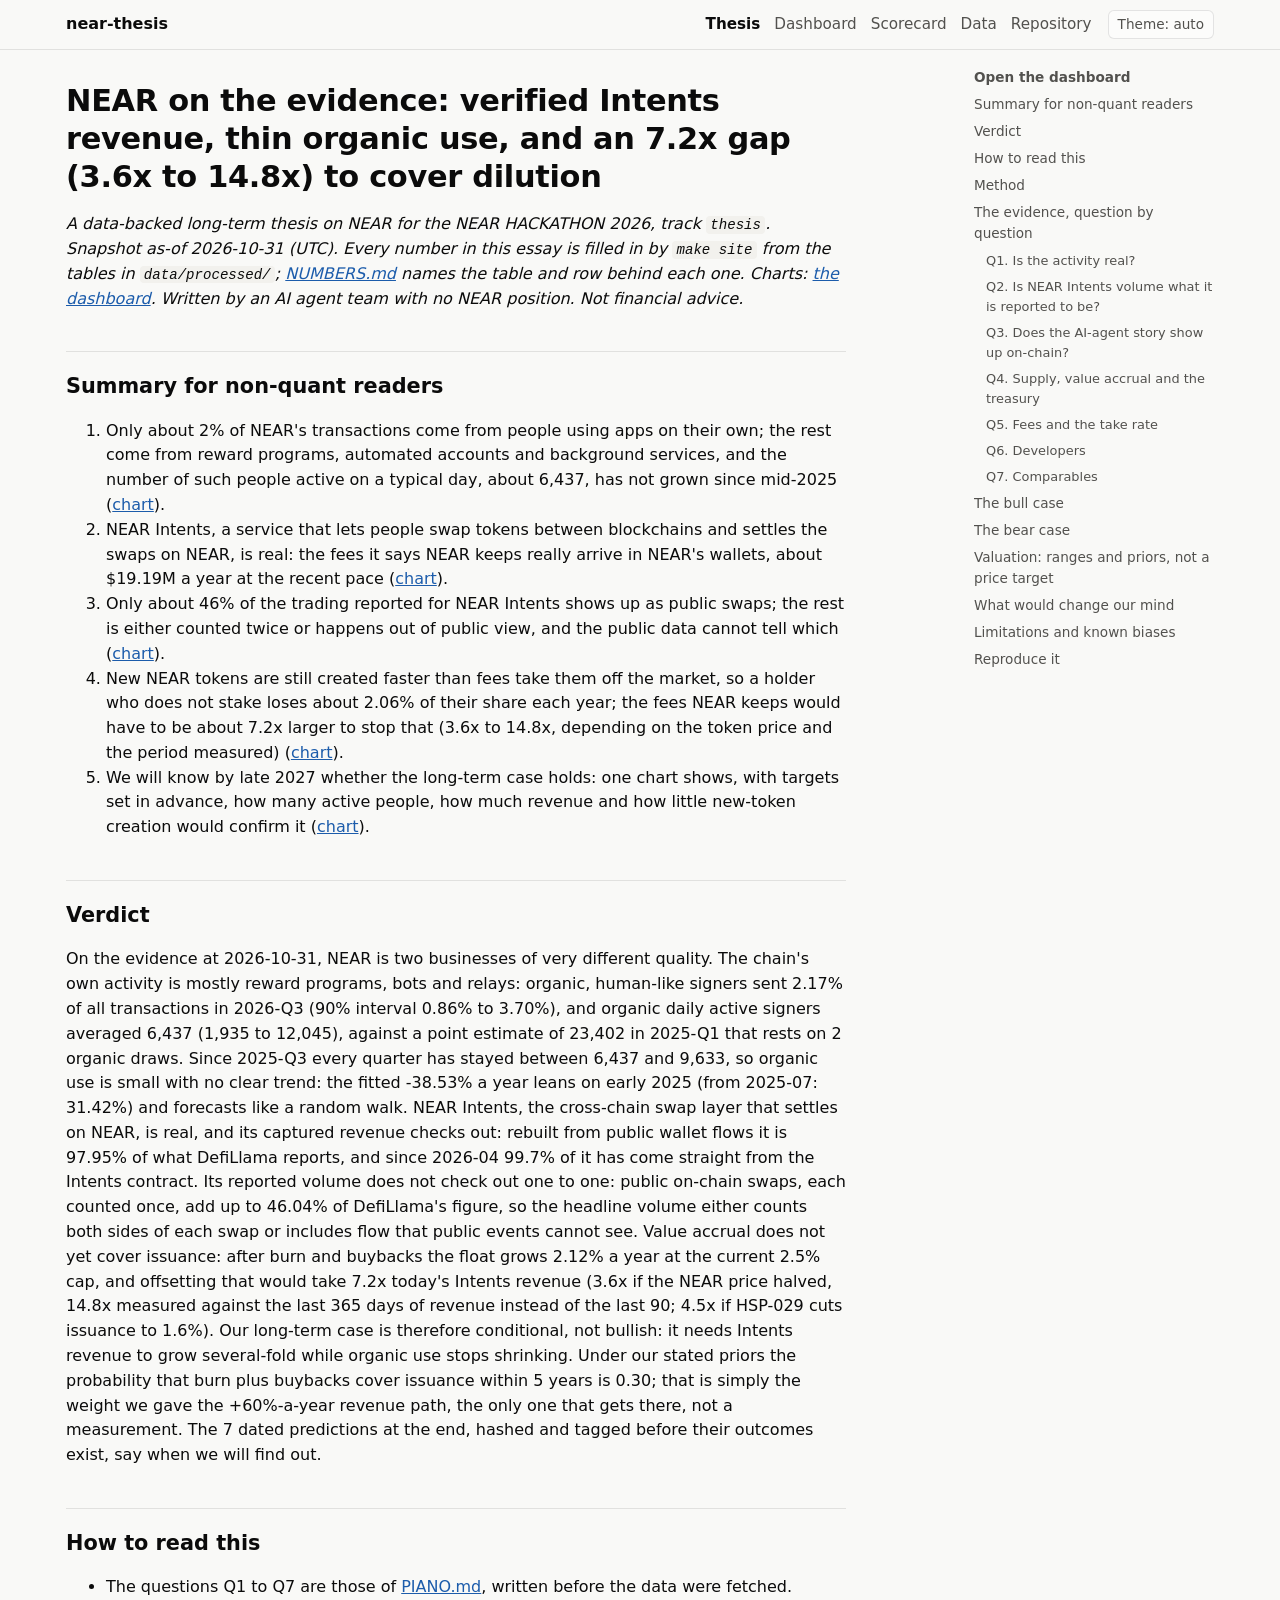
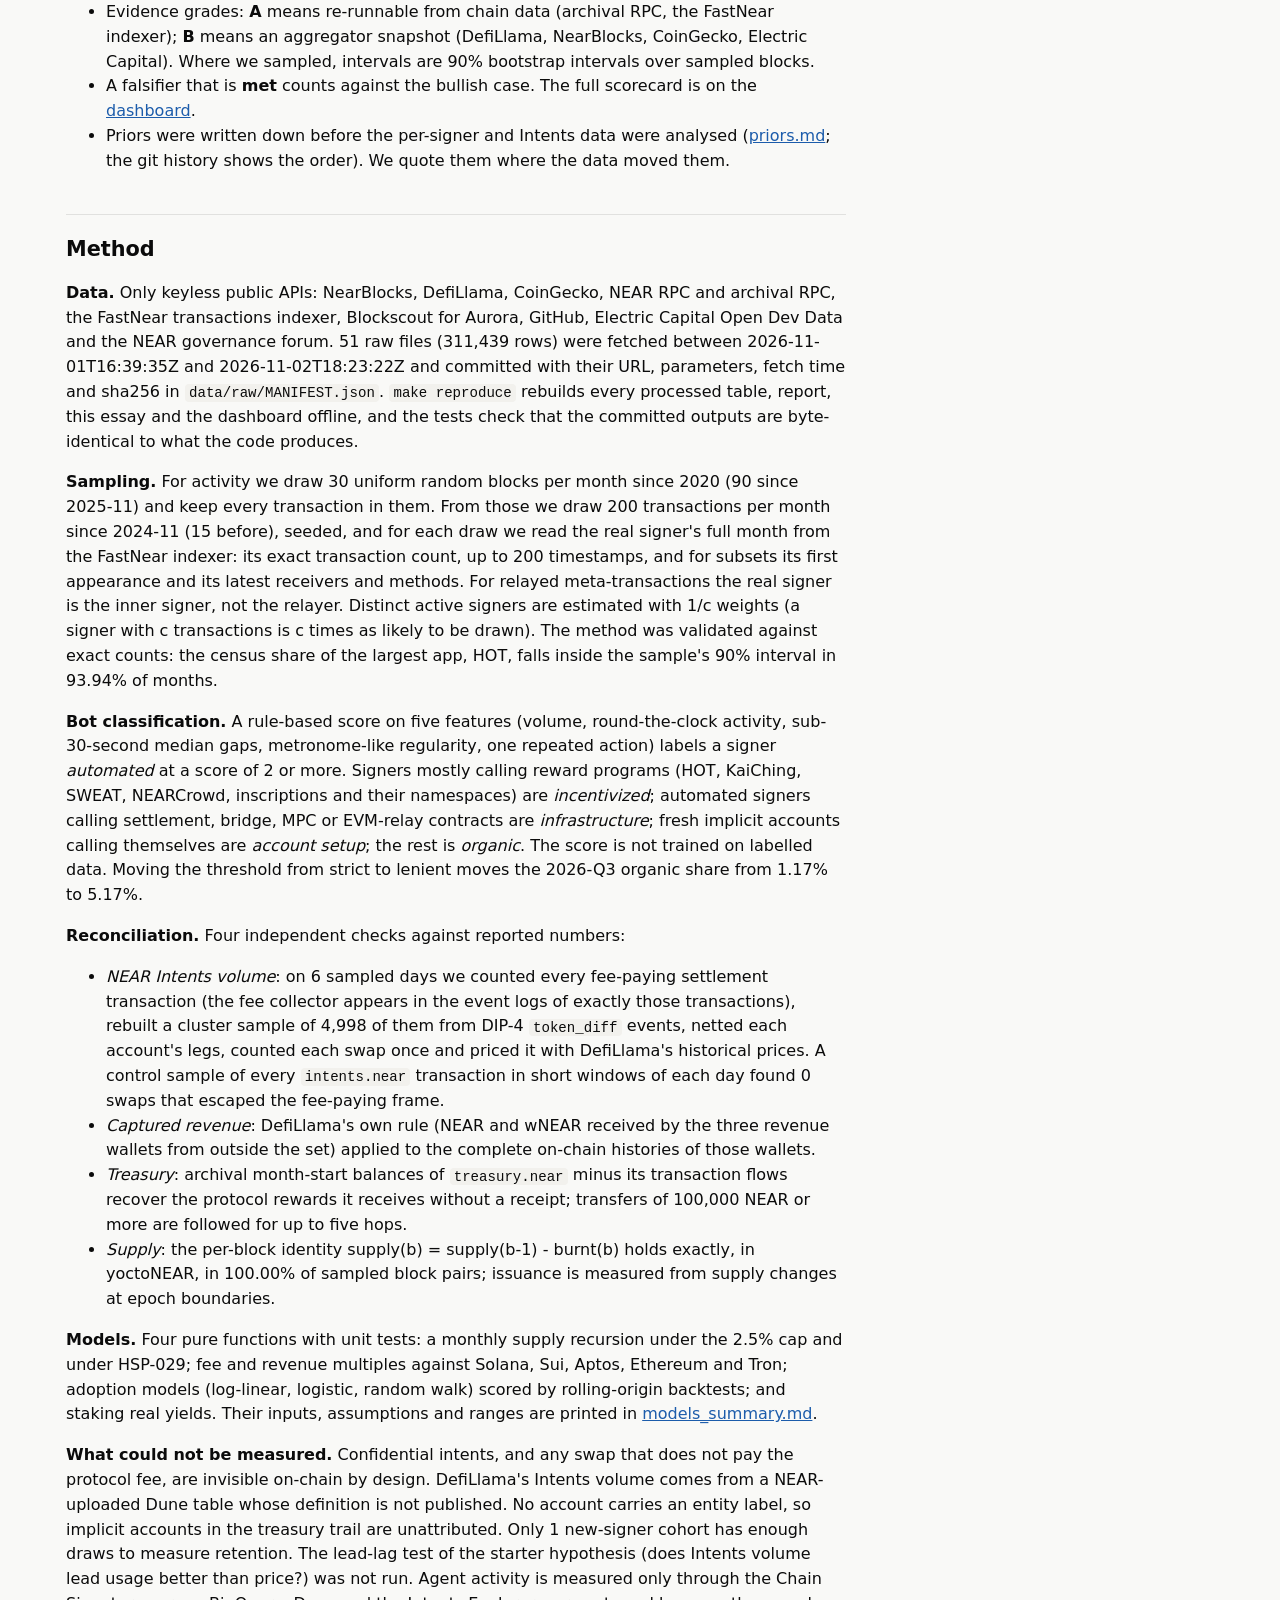
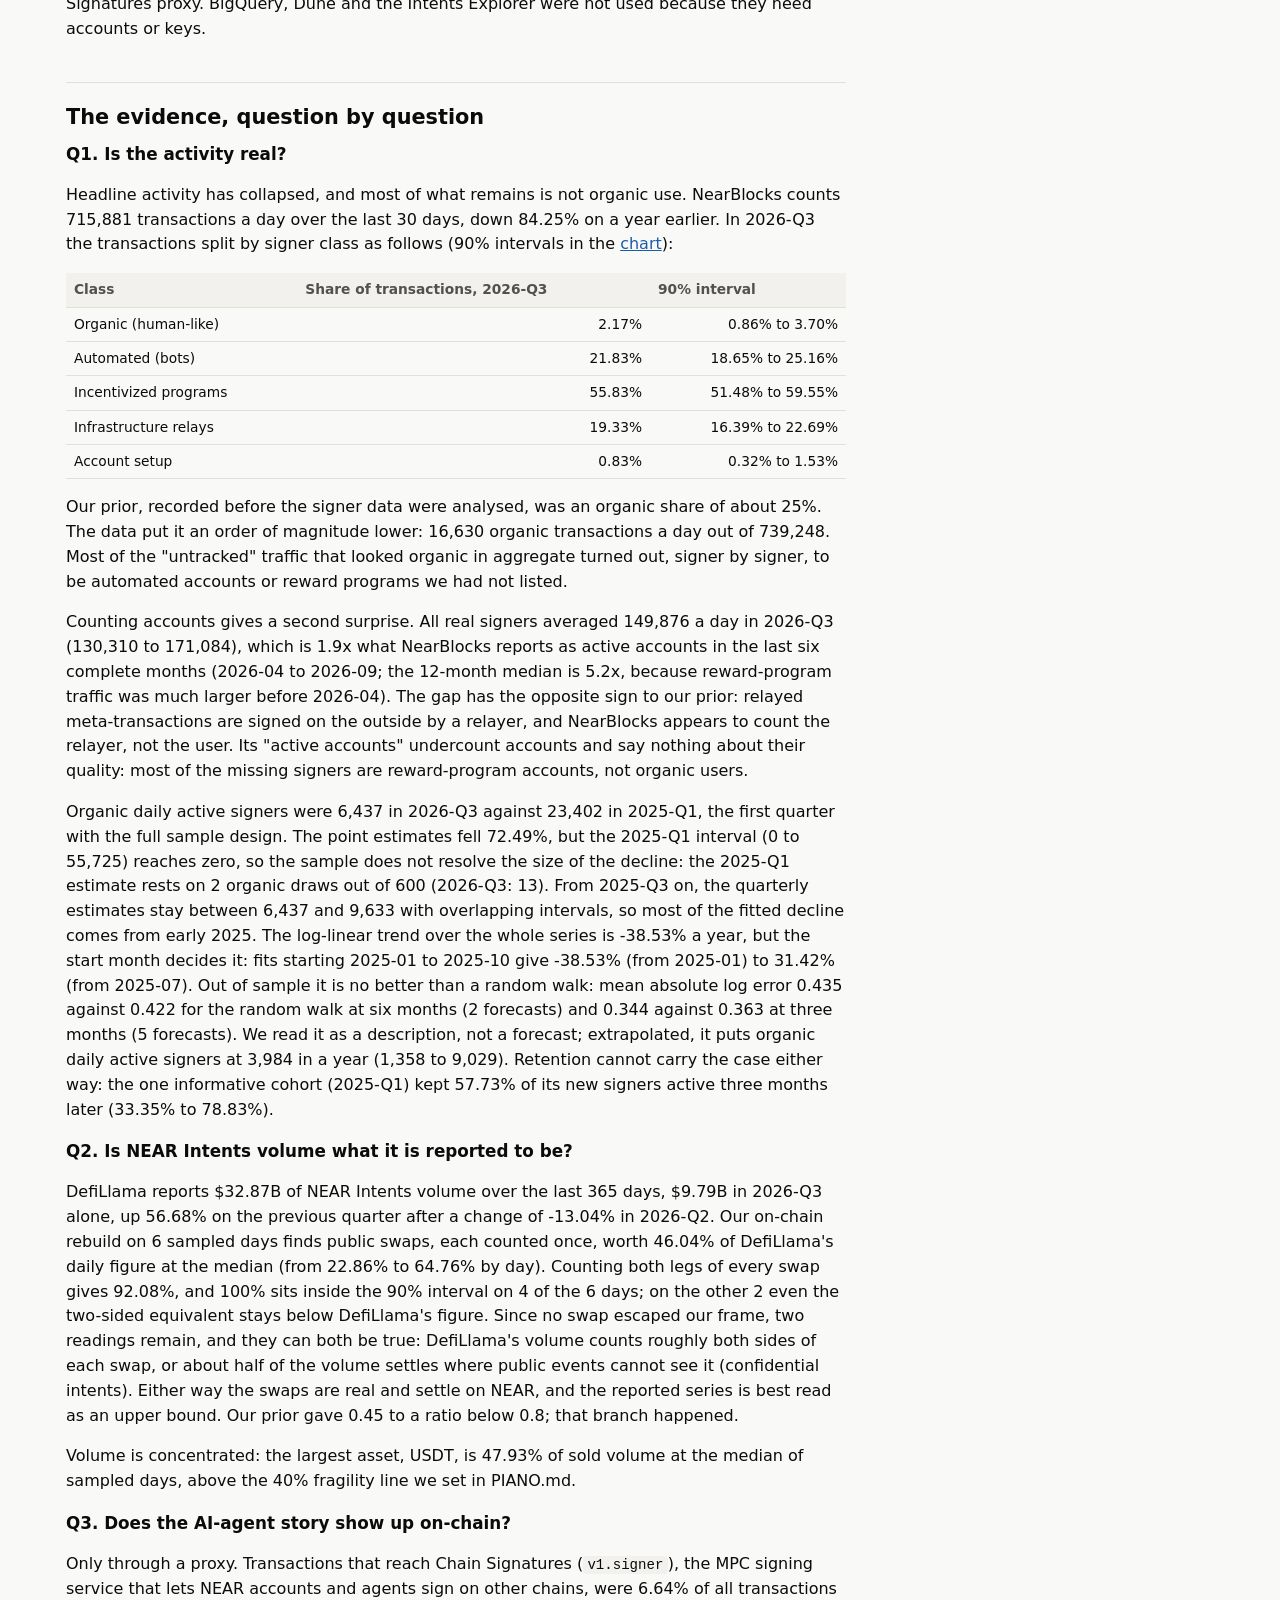
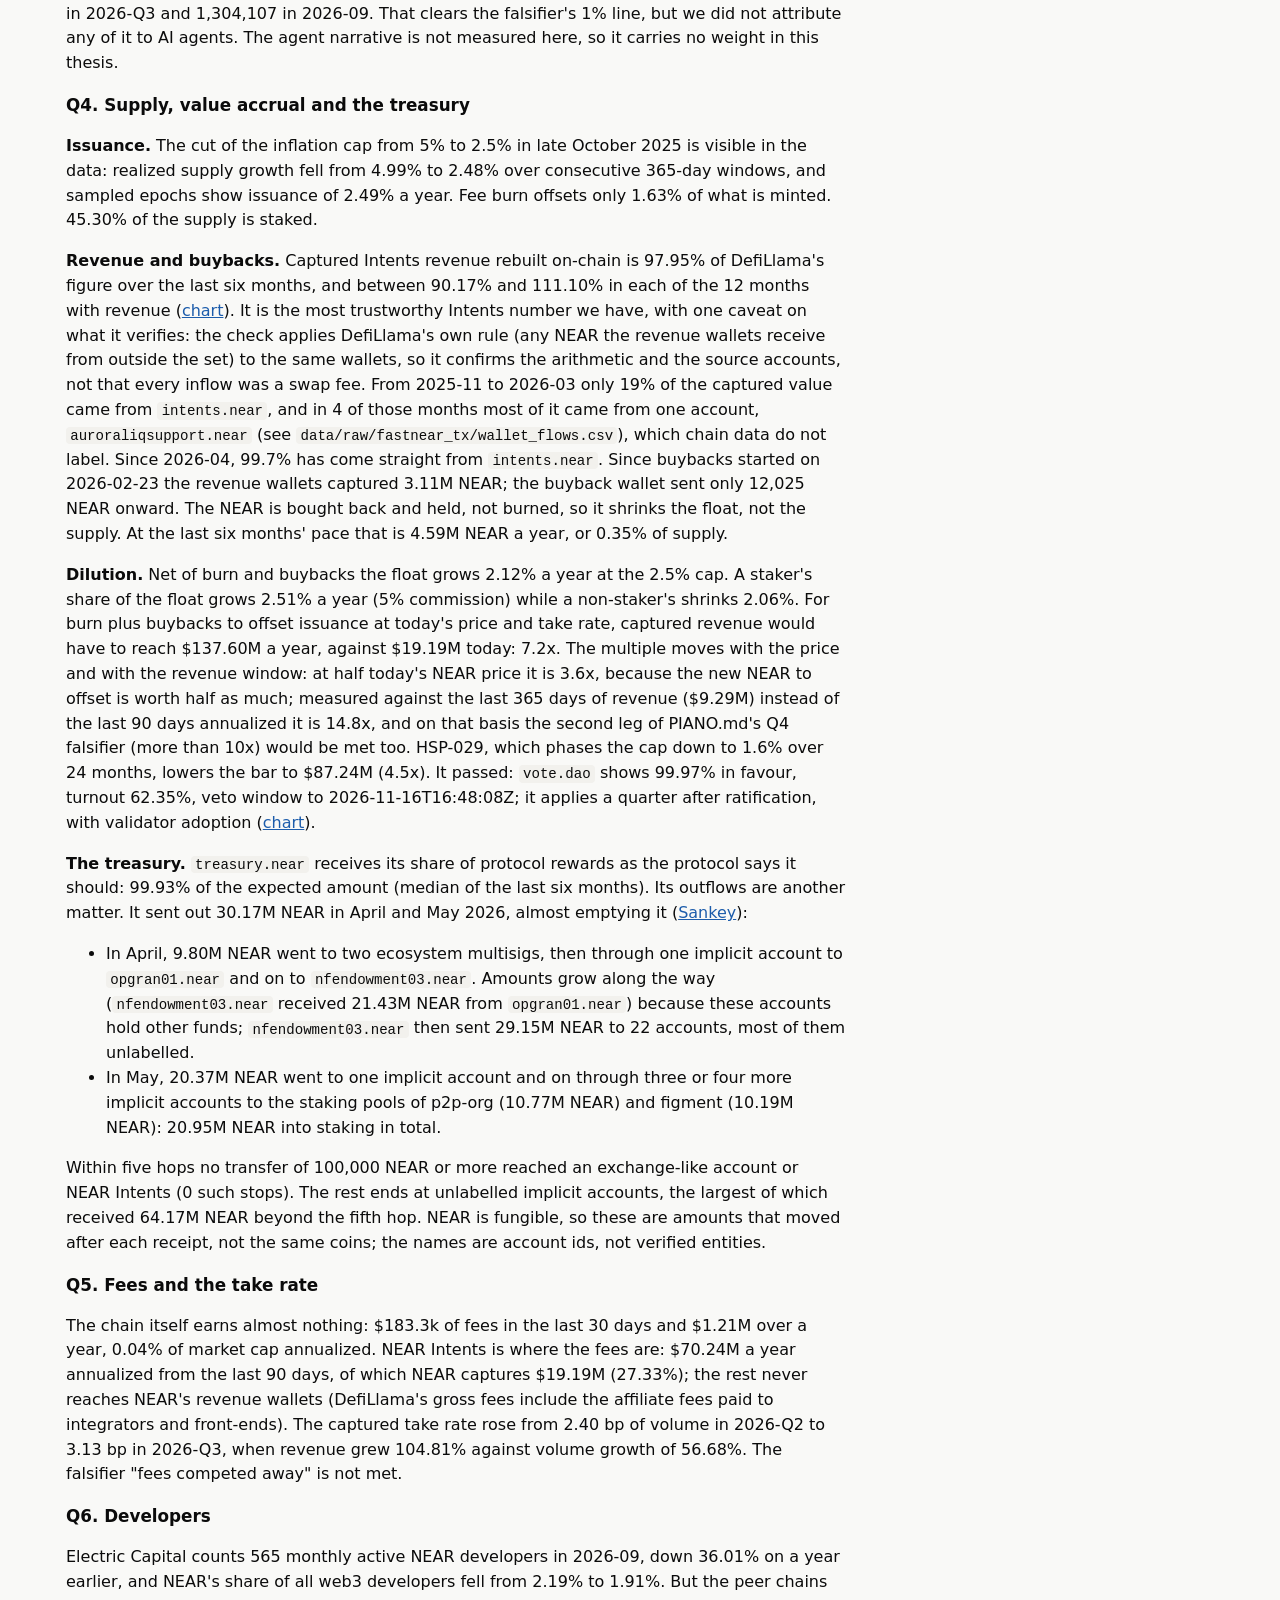
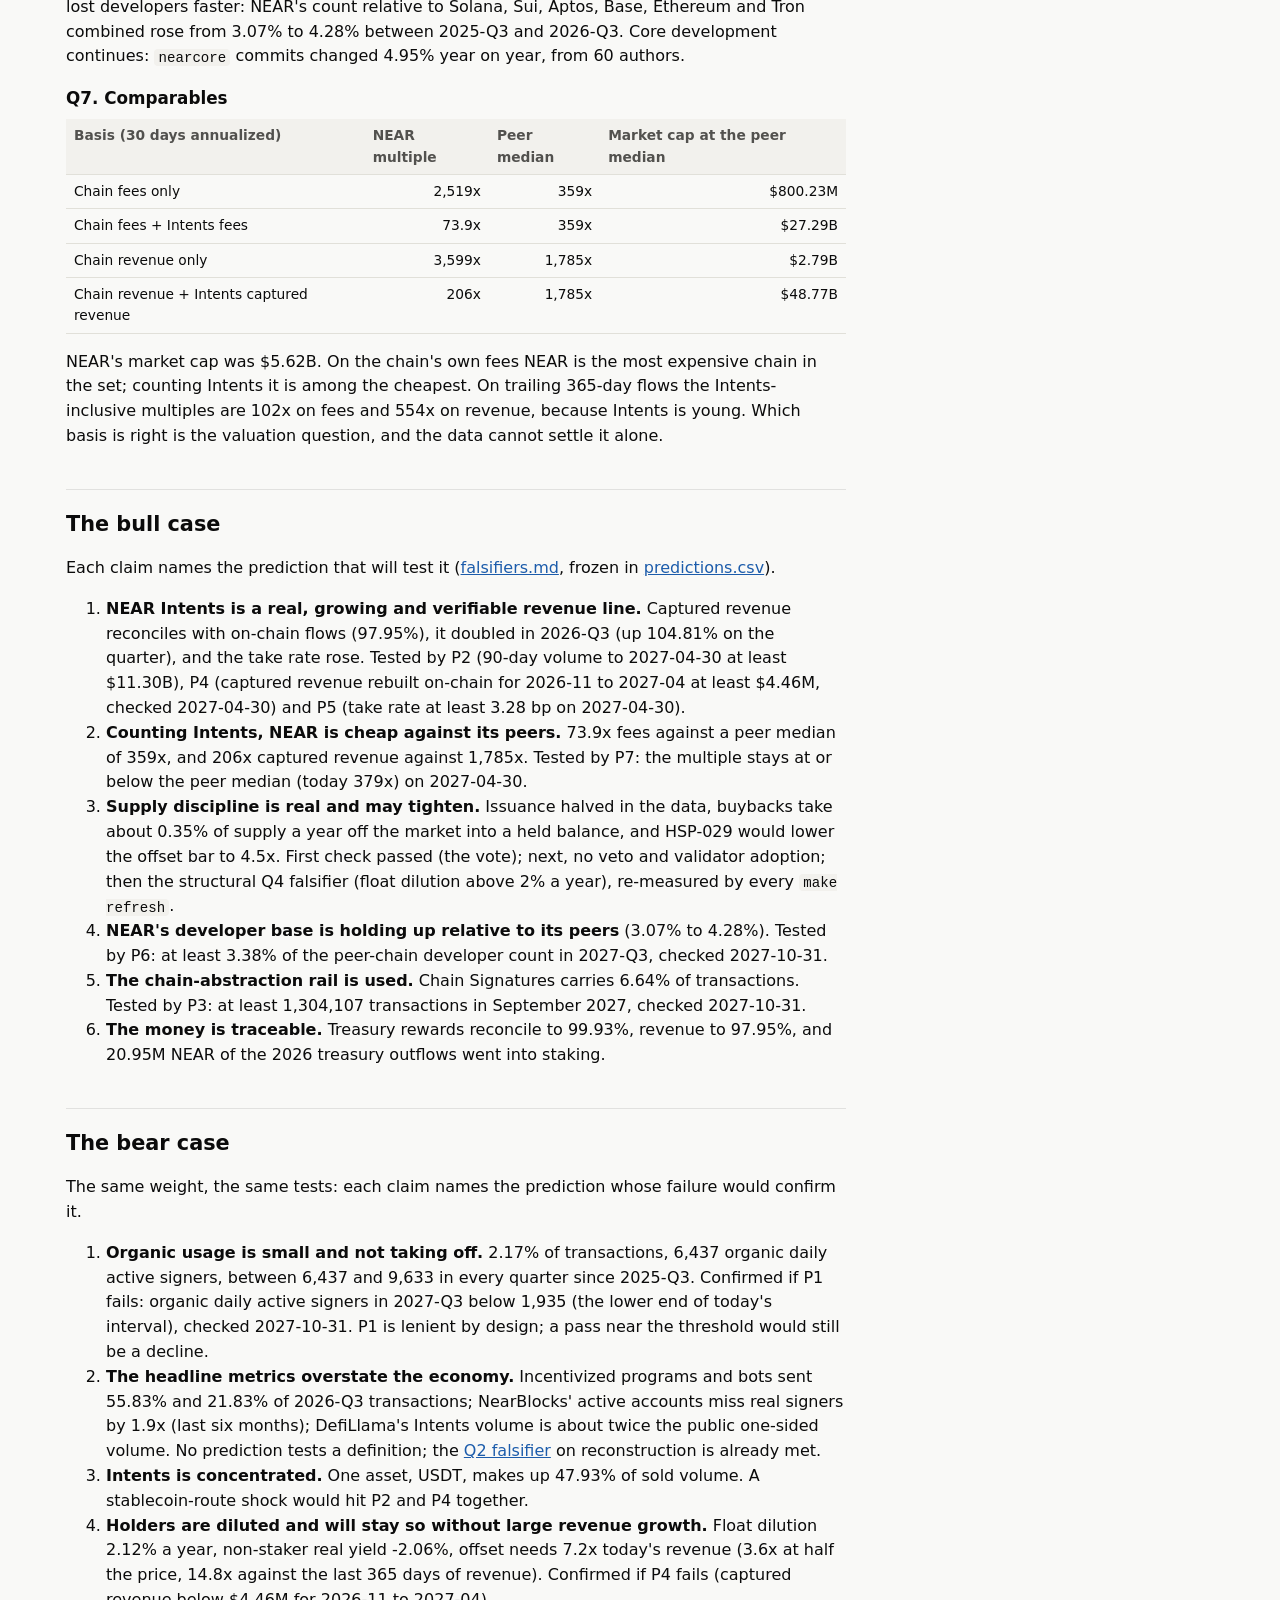
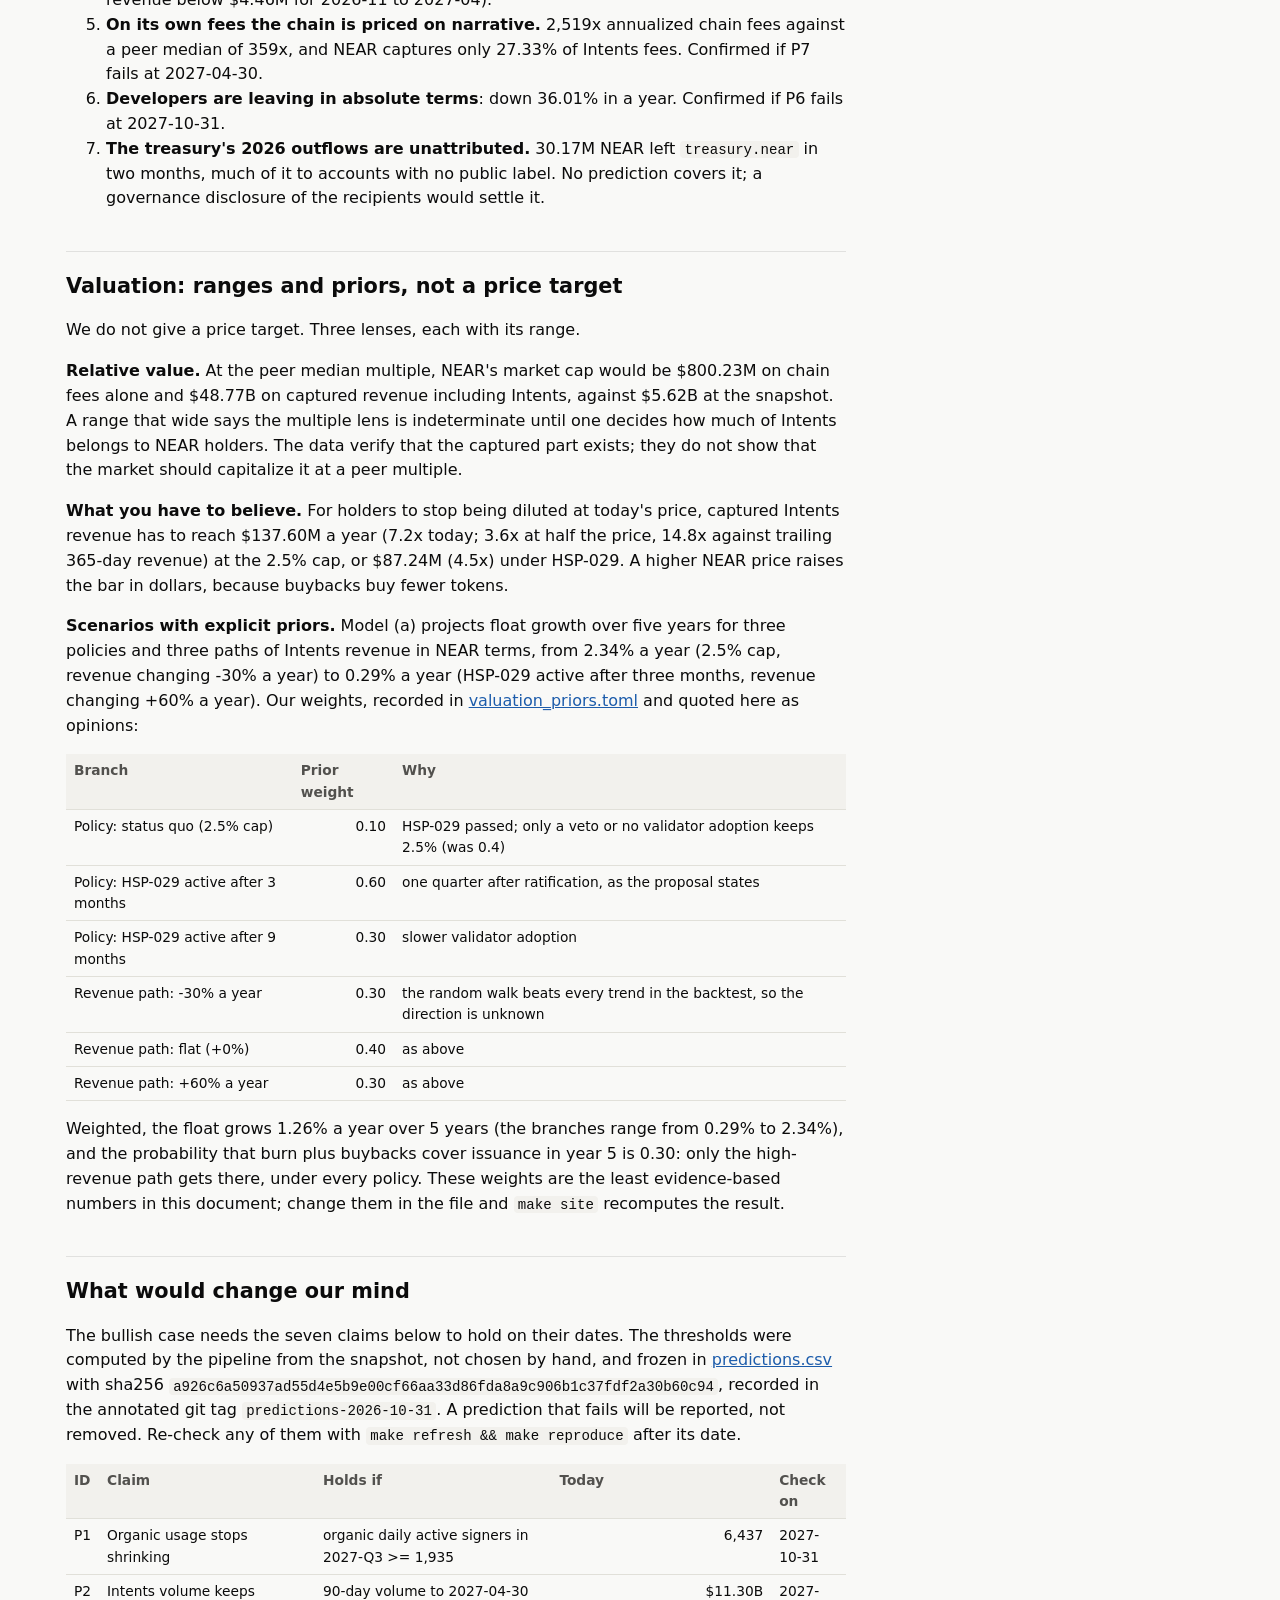
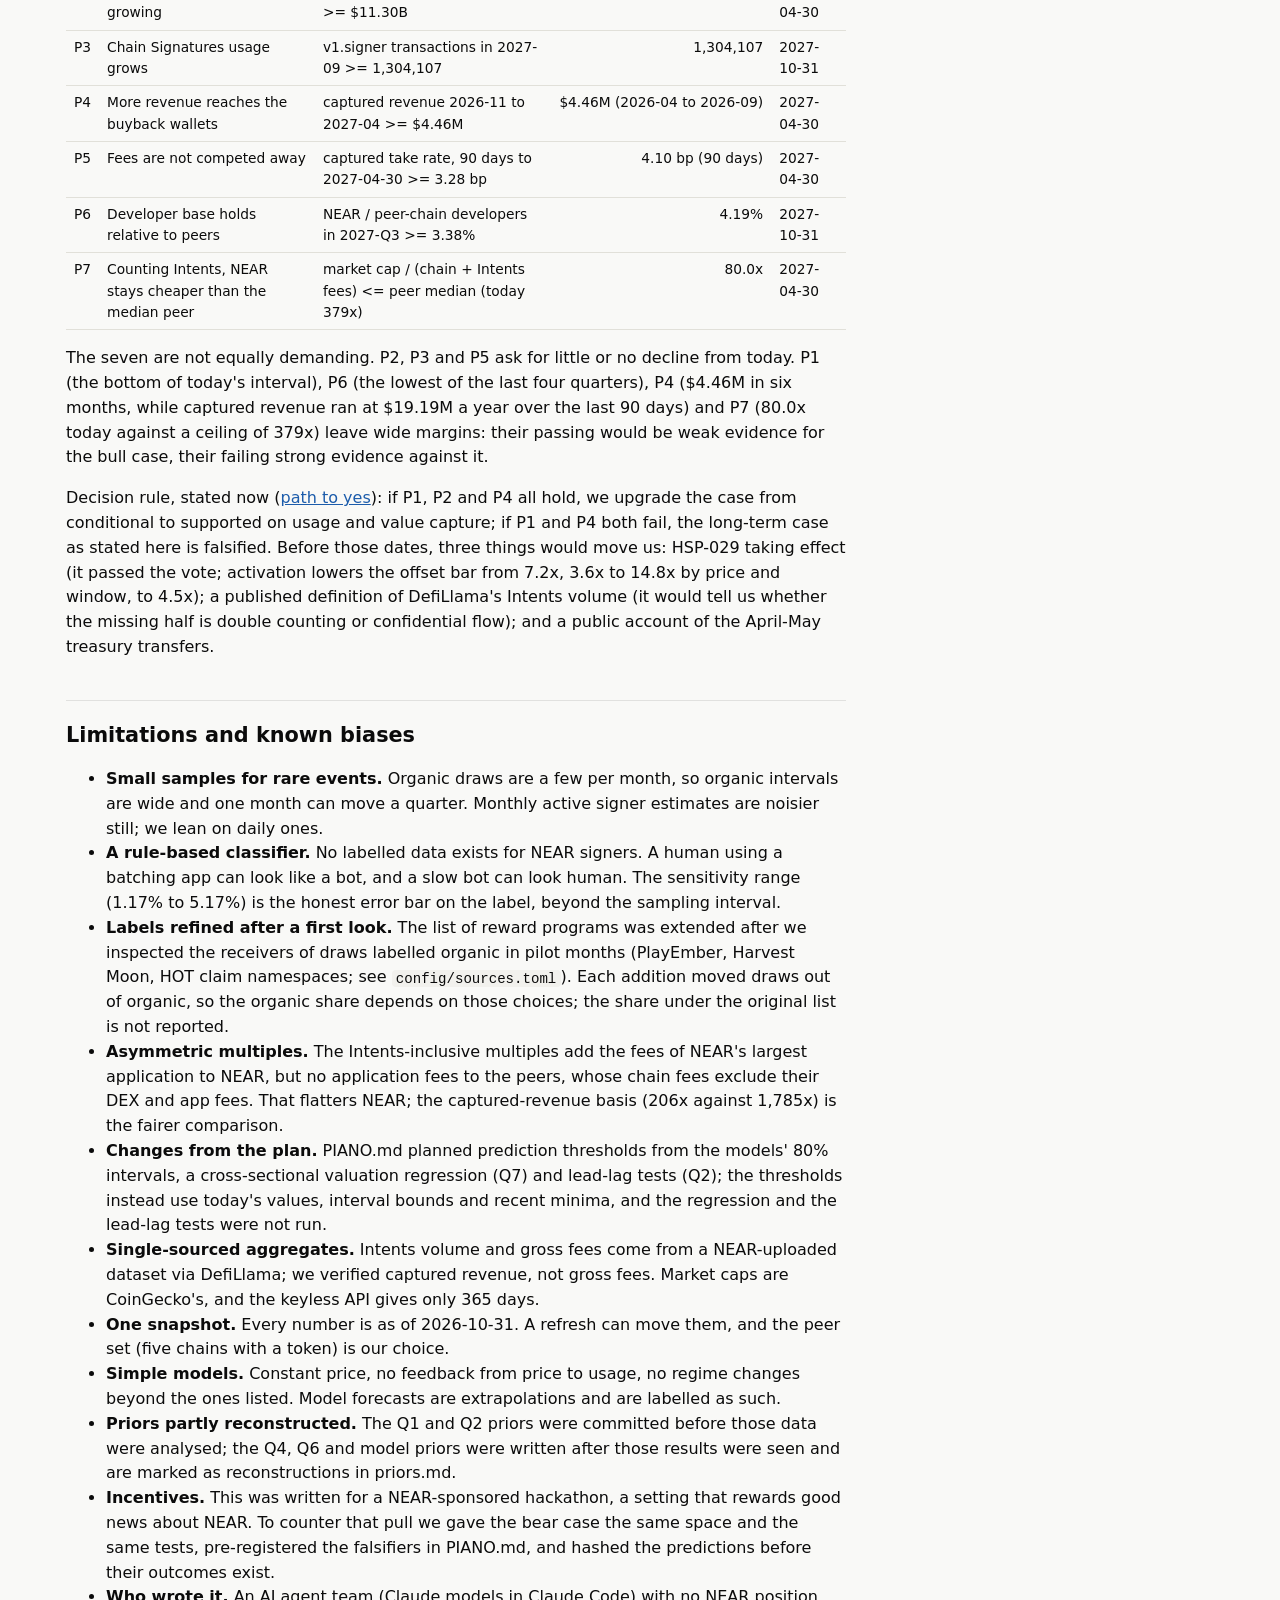
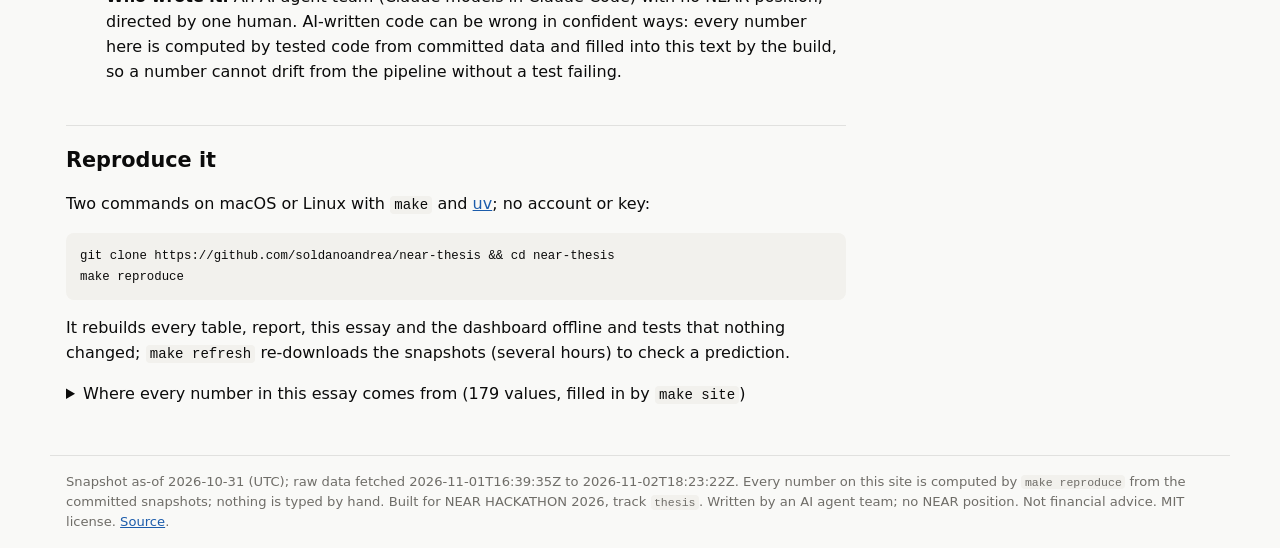
==== commit 13b580f3: "HSP-029 passed: read the House of Stake vote on-chain from vote.dao governance_onchain fetches vote." ====
--- a/site/index.html
+++ b/site/index.html
@@ -21,13 +21,13 @@
 <h2 id="how-to-read-this">How to read this</h2>
 <ul><li>The questions Q1 to Q7 are those of <a href="https://github.com/soldanoandrea/near-thesis/blob/main/PIANO.md">PIANO.md</a>, written before the data were fetched.</li><li>Evidence grades: <strong>A</strong> means re-runnable from chain data (archival RPC, the FastNear indexer); <strong>B</strong> means an aggregator snapshot (DefiLlama, NearBlocks, CoinGecko, Electric Capital). Where we sampled, intervals are 90% bootstrap intervals over sampled blocks.</li><li>A falsifier that is <strong>met</strong> counts against the bullish case. The full scorecard is on the <a href="dashboard.html#scorecard">dashboard</a>.</li><li>Priors were written down before the per-signer and Intents data were analysed (<a href="https://github.com/soldanoandrea/near-thesis/blob/main/thesis/priors.md">priors.md</a>; the git history shows the order). We quote them where the data moved them.</li></ul>
 <h2 id="method">Method</h2>
-<p><strong>Data.</strong> Only keyless public APIs: NearBlocks, DefiLlama, CoinGecko, NEAR RPC and archival RPC, the FastNear transactions indexer, Blockscout for Aurora, GitHub, Electric Capital Open Dev Data and the NEAR governance forum. 50 raw files (311,438 rows) were fetched between 2026-11-01T16:39:35Z and 2026-11-01T17:15:52Z and committed with their URL, parameters, fetch time and sha256 in <code>data/raw/MANIFEST.json</code>. <code>make reproduce</code> rebuilds every processed table, report, this essay and the dashboard offline, and the tests check that the committed outputs are byte-identical to what the code produces.</p>
+<p><strong>Data.</strong> Only keyless public APIs: NearBlocks, DefiLlama, CoinGecko, NEAR RPC and archival RPC, the FastNear transactions indexer, Blockscout for Aurora, GitHub, Electric Capital Open Dev Data and the NEAR governance forum. 51 raw files (311,439 rows) were fetched between 2026-11-01T16:39:35Z and 2026-11-02T18:23:22Z and committed with their URL, parameters, fetch time and sha256 in <code>data/raw/MANIFEST.json</code>. <code>make reproduce</code> rebuilds every processed table, report, this essay and the dashboard offline, and the tests check that the committed outputs are byte-identical to what the code produces.</p>
 <p><strong>Sampling.</strong> For activity we draw 30 uniform random blocks per month since 2020 (90 since 2025-11) and keep every transaction in them. From those we draw 200 transactions per month since 2024-11 (15 before), seeded, and for each draw we read the real signer's full month from the FastNear indexer: its exact transaction count, up to 200 timestamps, and for subsets its first appearance and its latest receivers and methods. For relayed meta-transactions the real signer is the inner signer, not the relayer. Distinct active signers are estimated with 1/c weights (a signer with c transactions is c times as likely to be drawn). The method was validated against exact counts: the census share of the largest app, HOT, falls inside the sample's 90% interval in 93.94% of months.</p>
 <p><strong>Bot classification.</strong> A rule-based score on five features (volume, round-the-clock activity, sub-30-second median gaps, metronome-like regularity, one repeated action) labels a signer <em>automated</em> at a score of 2 or more. Signers mostly calling reward programs (HOT, KaiChing, SWEAT, NEARCrowd, inscriptions and their namespaces) are <em>incentivized</em>; automated signers calling settlement, bridge, MPC or EVM-relay contracts are <em>infrastructure</em>; fresh implicit accounts calling themselves are <em>account setup</em>; the rest is <em>organic</em>. The score is not trained on labelled data. Moving the threshold from strict to lenient moves the 2026-Q3 organic share from 1.17% to 5.17%.</p>
 <p><strong>Reconciliation.</strong> Four independent checks against reported numbers:</p>
 <ul><li><em>NEAR Intents volume</em>: on 6 sampled days we counted every fee-paying settlement transaction (the fee collector appears in the event logs of exactly those transactions), rebuilt a cluster sample of 4,998 of them from DIP-4 <code>token_diff</code> events, netted each account's legs, counted each swap once and priced it with DefiLlama's historical prices. A control sample of every <code>intents.near</code> transaction in short windows of each day found 0 swaps that escaped the fee-paying frame.</li><li><em>Captured revenue</em>: DefiLlama's own rule (NEAR and wNEAR received by the three revenue wallets from outside the set) applied to the complete on-chain histories of those wallets.</li><li><em>Treasury</em>: archival month-start balances of <code>treasury.near</code> minus its transaction flows recover the protocol rewards it receives without a receipt; transfers of 100,000 NEAR or more are followed for up to five hops.</li><li><em>Supply</em>: the per-block identity supply(b) = supply(b-1) - burnt(b) holds exactly, in yoctoNEAR, in 100.00% of sampled block pairs; issuance is measured from supply changes at epoch boundaries.</li></ul>
 <p><strong>Models.</strong> Four pure functions with unit tests: a monthly supply recursion under the 2.5% cap and under HSP-029; fee and revenue multiples against Solana, Sui, Aptos, Ethereum and Tron; adoption models (log-linear, logistic, random walk) scored by rolling-origin backtests; and staking real yields. Their inputs, assumptions and ranges are printed in <a href="https://github.com/soldanoandrea/near-thesis/blob/main/reports/models_summary.md">models_summary.md</a>.</p>
-<p><strong>What could not be measured.</strong> Confidential intents, and any swap that does not pay the protocol fee, are invisible on-chain by design. DefiLlama's Intents volume comes from a NEAR-uploaded Dune table whose definition is not published. No account carries an entity label, so implicit accounts in the treasury trail are unattributed. Only 1 new-signer cohort has enough draws to measure retention. The lead-lag test of the starter hypothesis (does Intents volume lead usage better than price?) was not run. Agent activity is measured only through the Chain Signatures proxy. The HSP-029 vote had not closed at the snapshot. BigQuery, Dune and the Intents Explorer were not used because they need accounts or keys.</p>
+<p><strong>What could not be measured.</strong> Confidential intents, and any swap that does not pay the protocol fee, are invisible on-chain by design. DefiLlama's Intents volume comes from a NEAR-uploaded Dune table whose definition is not published. No account carries an entity label, so implicit accounts in the treasury trail are unattributed. Only 1 new-signer cohort has enough draws to measure retention. The lead-lag test of the starter hypothesis (does Intents volume lead usage better than price?) was not run. Agent activity is measured only through the Chain Signatures proxy. BigQuery, Dune and the Intents Explorer were not used because they need accounts or keys.</p>
 <h2 id="the-evidence-question-by-question">The evidence, question by question</h2>
 <h3 id="q1-is-the-activity-real">Q1. Is the activity real?</h3>
 <p>Headline activity has collapsed, and most of what remains is not organic use. NearBlocks counts 715,881 transactions a day over the last 30 days, down 84.25% on a year earlier. In 2026-Q3 the transactions split by signer class as follows (90% intervals in the <a href="dashboard.html#card-classes">chart</a>):</p>
@@ -43,7 +43,7 @@
 <h3 id="q4-supply-value-accrual-and-the-treasury">Q4. Supply, value accrual and the treasury</h3>
 <p><strong>Issuance.</strong> The cut of the inflation cap from 5% to 2.5% in late October 2025 is visible in the data: realized supply growth fell from 4.99% to 2.48% over consecutive 365-day windows, and sampled epochs show issuance of 2.49% a year. Fee burn offsets only 1.63% of what is minted. 45.30% of the supply is staked.</p>
 <p><strong>Revenue and buybacks.</strong> Captured Intents revenue rebuilt on-chain is 97.95% of DefiLlama's figure over the last six months, and between 90.17% and 111.10% in each of the 12 months with revenue (<a href="dashboard.html#card-revenue">chart</a>). It is the most trustworthy Intents number we have, with one caveat on what it verifies: the check applies DefiLlama's own rule (any NEAR the revenue wallets receive from outside the set) to the same wallets, so it confirms the arithmetic and the source accounts, not that every inflow was a swap fee. From 2025-11 to 2026-03 only 19% of the captured value came from <code>intents.near</code>, and in 4 of those months most of it came from one account, <code>auroraliqsupport.near</code> (see <code>data/raw/fastnear_tx/wallet_flows.csv</code>), which chain data do not label. Since 2026-04, 99.7% has come straight from <code>intents.near</code>. Since buybacks started on 2026-02-23 the revenue wallets captured 3.11M NEAR; the buyback wallet sent only 12,025 NEAR onward. The NEAR is bought back and held, not burned, so it shrinks the float, not the supply. At the last six months' pace that is 4.59M NEAR a year, or 0.35% of supply.</p>
-<p><strong>Dilution.</strong> Net of burn and buybacks the float grows 2.12% a year at the 2.5% cap. A staker's share of the float grows 2.51% a year (5% commission) while a non-staker's shrinks 2.06%. For burn plus buybacks to offset issuance at today's price and take rate, captured revenue would have to reach $137.60M a year, against $19.19M today: 7.2x. The multiple moves with the price and with the revenue window: at half today's NEAR price it is 3.6x, because the new NEAR to offset is worth half as much; measured against the last 365 days of revenue ($9.29M) instead of the last 90 days annualized it is 14.8x, and on that basis the second leg of PIANO.md's Q4 falsifier (more than 10x) would be met too. HSP-029, which phases the cap down to 1.6% over 24 months, lowers the bar to $87.24M (4.5x); it was in status "Voting" at our snapshot (2026-11-01T17:15:52Z), with the vote reported to close on 2026-11-02 (<a href="dashboard.html#card-supply">chart</a>).</p>
+<p><strong>Dilution.</strong> Net of burn and buybacks the float grows 2.12% a year at the 2.5% cap. A staker's share of the float grows 2.51% a year (5% commission) while a non-staker's shrinks 2.06%. For burn plus buybacks to offset issuance at today's price and take rate, captured revenue would have to reach $137.60M a year, against $19.19M today: 7.2x. The multiple moves with the price and with the revenue window: at half today's NEAR price it is 3.6x, because the new NEAR to offset is worth half as much; measured against the last 365 days of revenue ($9.29M) instead of the last 90 days annualized it is 14.8x, and on that basis the second leg of PIANO.md's Q4 falsifier (more than 10x) would be met too. HSP-029, which phases the cap down to 1.6% over 24 months, lowers the bar to $87.24M (4.5x). It passed: <code>vote.dao</code> shows 99.97% in favour, turnout 62.35%, veto window to 2026-11-16T16:48:08Z; it applies a quarter after ratification, with validator adoption (<a href="dashboard.html#card-supply">chart</a>).</p>
 <p><strong>The treasury.</strong> <code>treasury.near</code> receives its share of protocol rewards as the protocol says it should: 99.93% of the expected amount (median of the last six months). Its outflows are another matter. It sent out 30.17M NEAR in April and May 2026, almost emptying it (<a href="dashboard.html#card-treasury">Sankey</a>):</p>
 <ul><li>In April, 9.80M NEAR went to two ecosystem multisigs, then through one implicit account to <code>opgran01.near</code> and on to <code>nfendowment03.near</code>. Amounts grow along the way (<code>nfendowment03.near</code> received 21.43M NEAR from <code>opgran01.near</code>) because these accounts hold other funds; <code>nfendowment03.near</code> then sent 29.15M NEAR to 22 accounts, most of them unlabelled.</li><li>In May, 20.37M NEAR went to one implicit account and on through three or four more implicit accounts to the staking pools of p2p-org (10.77M NEAR) and figment (10.19M NEAR): 20.95M NEAR into staking in total.</li></ul>
 <p>Within five hops no transfer of 100,000 NEAR or more reached an exchange-like account or NEAR Intents (0 such stops). The rest ends at unlabelled implicit accounts, the largest of which received 64.17M NEAR beyond the fifth hop. NEAR is fungible, so these are amounts that moved after each receipt, not the same coins; the names are account ids, not verified entities.</p>
@@ -56,7 +56,7 @@
 <p>NEAR's market cap was $5.62B. On the chain's own fees NEAR is the most expensive chain in the set; counting Intents it is among the cheapest. On trailing 365-day flows the Intents-inclusive multiples are 102x on fees and 554x on revenue, because Intents is young. Which basis is right is the valuation question, and the data cannot settle it alone.</p>
 <h2 id="the-bull-case">The bull case</h2>
 <p>Each claim names the prediction that will test it (<a href="https://github.com/soldanoandrea/near-thesis/blob/main/thesis/falsifiers.md">falsifiers.md</a>, frozen in <a href="https://github.com/soldanoandrea/near-thesis/blob/main/thesis/predictions.csv">predictions.csv</a>).</p>
-<ol><li><strong>NEAR Intents is a real, growing and verifiable revenue line.</strong> Captured revenue reconciles with on-chain flows (97.95%), it doubled in 2026-Q3 (up 104.81% on the quarter), and the take rate rose. Tested by P2 (90-day volume to 2027-04-30 at least $11.30B), P4 (captured revenue rebuilt on-chain for 2026-11 to 2027-04 at least $4.46M, checked 2027-04-30) and P5 (take rate at least 3.28 bp on 2027-04-30).</li><li><strong>Counting Intents, NEAR is cheap against its peers.</strong> 73.9x fees against a peer median of 359x, and 206x captured revenue against 1,785x. Tested by P7: the multiple stays at or below the peer median (today 379x) on 2027-04-30.</li><li><strong>Supply discipline is real and may tighten.</strong> Issuance halved in the data, buybacks take about 0.35% of supply a year off the market into a held balance, and HSP-029 would lower the offset bar to 4.5x. First check: the HSP-029 vote, reported to close on 2026-11-02; then the structural Q4 falsifier (float dilution above 2% a year), re-measured by every <code>make refresh</code>.</li><li><strong>NEAR's developer base is holding up relative to its peers</strong> (3.07% to 4.28%). Tested by P6: at least 3.38% of the peer-chain developer count in 2027-Q3, checked 2027-10-31.</li><li><strong>The chain-abstraction rail is used.</strong> Chain Signatures carries 6.64% of transactions. Tested by P3: at least 1,304,107 transactions in September 2027, checked 2027-10-31.</li><li><strong>The money is traceable.</strong> Treasury rewards reconcile to 99.93%, revenue to 97.95%, and 20.95M NEAR of the 2026 treasury outflows went into staking.</li></ol>
+<ol><li><strong>NEAR Intents is a real, growing and verifiable revenue line.</strong> Captured revenue reconciles with on-chain flows (97.95%), it doubled in 2026-Q3 (up 104.81% on the quarter), and the take rate rose. Tested by P2 (90-day volume to 2027-04-30 at least $11.30B), P4 (captured revenue rebuilt on-chain for 2026-11 to 2027-04 at least $4.46M, checked 2027-04-30) and P5 (take rate at least 3.28 bp on 2027-04-30).</li><li><strong>Counting Intents, NEAR is cheap against its peers.</strong> 73.9x fees against a peer median of 359x, and 206x captured revenue against 1,785x. Tested by P7: the multiple stays at or below the peer median (today 379x) on 2027-04-30.</li><li><strong>Supply discipline is real and may tighten.</strong> Issuance halved in the data, buybacks take about 0.35% of supply a year off the market into a held balance, and HSP-029 would lower the offset bar to 4.5x. First check passed (the vote); next, no veto and validator adoption; then the structural Q4 falsifier (float dilution above 2% a year), re-measured by every <code>make refresh</code>.</li><li><strong>NEAR's developer base is holding up relative to its peers</strong> (3.07% to 4.28%). Tested by P6: at least 3.38% of the peer-chain developer count in 2027-Q3, checked 2027-10-31.</li><li><strong>The chain-abstraction rail is used.</strong> Chain Signatures carries 6.64% of transactions. Tested by P3: at least 1,304,107 transactions in September 2027, checked 2027-10-31.</li><li><strong>The money is traceable.</strong> Treasury rewards reconcile to 99.93%, revenue to 97.95%, and 20.95M NEAR of the 2026 treasury outflows went into staking.</li></ol>
 <h2 id="the-bear-case">The bear case</h2>
 <p>The same weight, the same tests: each claim names the prediction whose failure would confirm it.</p>
 <ol><li><strong>Organic usage is small and not taking off.</strong> 2.17% of transactions, 6,437 organic daily active signers, between 6,437 and 9,633 in every quarter since 2025-Q3. Confirmed if P1 fails: organic daily active signers in 2027-Q3 below 1,935 (the lower end of today's interval), checked 2027-10-31. P1 is lenient by design; a pass near the threshold would still be a decline.</li><li><strong>The headline metrics overstate the economy.</strong> Incentivized programs and bots sent 55.83% and 21.83% of 2026-Q3 transactions; NearBlocks' active accounts miss real signers by 1.9x (last six months); DefiLlama's Intents volume is about twice the public one-sided volume. No prediction tests a definition; the <a href="dashboard.html#scorecard">Q2 falsifier</a> on reconstruction is already met.</li><li><strong>Intents is concentrated.</strong> One asset, USDT, makes up 47.93% of sold volume. A stablecoin-route shock would hit P2 and P4 together.</li><li><strong>Holders are diluted and will stay so without large revenue growth.</strong> Float dilution 2.12% a year, non-staker real yield -2.06%, offset needs 7.2x today's revenue (3.6x at half the price, 14.8x against the last 365 days of revenue). Confirmed if P4 fails (captured revenue below $4.46M for 2026-11 to 2027-04).</li><li><strong>On its own fees the chain is priced on narrative.</strong> 2,519x annualized chain fees against a peer median of 359x, and NEAR captures only 27.33% of Intents fees. Confirmed if P7 fails at 2027-04-30.</li><li><strong>Developers are leaving in absolute terms</strong>: down 36.01% in a year. Confirmed if P6 fails at 2027-10-31.</li><li><strong>The treasury's 2026 outflows are unattributed.</strong> 30.17M NEAR left <code>treasury.near</code> in two months, much of it to accounts with no public label. No prediction covers it; a governance disclosure of the recipients would settle it.</li></ol>
@@ -65,13 +65,13 @@
 <p><strong>Relative value.</strong> At the peer median multiple, NEAR's market cap would be $800.23M on chain fees alone and $48.77B on captured revenue including Intents, against $5.62B at the snapshot. A range that wide says the multiple lens is indeterminate until one decides how much of Intents belongs to NEAR holders. The data verify that the captured part exists; they do not show that the market should capitalize it at a peer multiple.</p>
 <p><strong>What you have to believe.</strong> For holders to stop being diluted at today's price, captured Intents revenue has to reach $137.60M a year (7.2x today; 3.6x at half the price, 14.8x against trailing 365-day revenue) at the 2.5% cap, or $87.24M (4.5x) under HSP-029. A higher NEAR price raises the bar in dollars, because buybacks buy fewer tokens.</p>
 <p><strong>Scenarios with explicit priors.</strong> Model (a) projects float growth over five years for three policies and three paths of Intents revenue in NEAR terms, from 2.34% a year (2.5% cap, revenue changing -30% a year) to 0.29% a year (HSP-029 active after three months, revenue changing +60% a year). Our weights, recorded in <a href="https://github.com/soldanoandrea/near-thesis/blob/main/thesis/valuation_priors.toml">valuation_priors.toml</a> and quoted here as opinions:</p>
-<div class="table-wrap"><table><thead><tr><th>Branch</th><th>Prior weight</th><th>Why</th></tr></thead><tbody><tr><td>Policy: status quo (2.5% cap)</td><td class=num>0.40</td><td>HSP-029 was still in voting; no data on the outcome</td></tr><tr><td>Policy: HSP-029 active after 3 months</td><td class=num>0.40</td><td>one quarter after ratification, as the proposal states</td></tr><tr><td>Policy: HSP-029 active after 9 months</td><td class=num>0.20</td><td>slower validator adoption</td></tr><tr><td>Revenue path: -30% a year</td><td class=num>0.30</td><td>the random walk beats every trend in the backtest, so the direction is unknown</td></tr><tr><td>Revenue path: flat (+0%)</td><td class=num>0.40</td><td>as above</td></tr><tr><td>Revenue path: +60% a year</td><td class=num>0.30</td><td>as above</td></tr></tbody></table></div>
-<p>Weighted, the float grows 1.46% a year over 5 years (the branches range from 0.29% to 2.34%), and the probability that burn plus buybacks cover issuance in year 5 is 0.30: only the high-revenue path gets there, under every policy. These weights are the least evidence-based numbers in this document; change them in the file and <code>make site</code> recomputes the result.</p>
+<div class="table-wrap"><table><thead><tr><th>Branch</th><th>Prior weight</th><th>Why</th></tr></thead><tbody><tr><td>Policy: status quo (2.5% cap)</td><td class=num>0.10</td><td>HSP-029 passed; only a veto or no validator adoption keeps 2.5% (was 0.4)</td></tr><tr><td>Policy: HSP-029 active after 3 months</td><td class=num>0.60</td><td>one quarter after ratification, as the proposal states</td></tr><tr><td>Policy: HSP-029 active after 9 months</td><td class=num>0.30</td><td>slower validator adoption</td></tr><tr><td>Revenue path: -30% a year</td><td class=num>0.30</td><td>the random walk beats every trend in the backtest, so the direction is unknown</td></tr><tr><td>Revenue path: flat (+0%)</td><td class=num>0.40</td><td>as above</td></tr><tr><td>Revenue path: +60% a year</td><td class=num>0.30</td><td>as above</td></tr></tbody></table></div>
+<p>Weighted, the float grows 1.26% a year over 5 years (the branches range from 0.29% to 2.34%), and the probability that burn plus buybacks cover issuance in year 5 is 0.30: only the high-revenue path gets there, under every policy. These weights are the least evidence-based numbers in this document; change them in the file and <code>make site</code> recomputes the result.</p>
 <h2 id="what-would-change-our-mind">What would change our mind</h2>
 <p>The bullish case needs the seven claims below to hold on their dates. The thresholds were computed by the pipeline from the snapshot, not chosen by hand, and frozen in <a href="https://github.com/soldanoandrea/near-thesis/blob/main/thesis/predictions.csv">predictions.csv</a> with sha256 <code>a926c6a50937ad55d4e5b9e00cf66aa33d86fda8a9c906b1c37fdf2a30b60c94</code>, recorded in the annotated git tag <code>predictions-2026-10-31</code>. A prediction that fails will be reported, not removed. Re-check any of them with <code>make refresh &amp;&amp; make reproduce</code> after its date.</p>
 <div class="table-wrap"><table><thead><tr><th>ID</th><th>Claim</th><th>Holds if</th><th>Today</th><th>Check on</th></tr></thead><tbody><tr><td>P1</td><td>Organic usage stops shrinking</td><td>organic daily active signers in 2027-Q3 &gt;= 1,935</td><td class=num>6,437</td><td>2027-10-31</td></tr><tr><td>P2</td><td>Intents volume keeps growing</td><td>90-day volume to 2027-04-30 &gt;= $11.30B</td><td class=num>$11.30B</td><td>2027-04-30</td></tr><tr><td>P3</td><td>Chain Signatures usage grows</td><td>v1.signer transactions in 2027-09 &gt;= 1,304,107</td><td class=num>1,304,107</td><td>2027-10-31</td></tr><tr><td>P4</td><td>More revenue reaches the buyback wallets</td><td>captured revenue 2026-11 to 2027-04 &gt;= $4.46M</td><td class=num>$4.46M (2026-04 to 2026-09)</td><td>2027-04-30</td></tr><tr><td>P5</td><td>Fees are not competed away</td><td>captured take rate, 90 days to 2027-04-30 &gt;= 3.28 bp</td><td class=num>4.10 bp (90 days)</td><td>2027-04-30</td></tr><tr><td>P6</td><td>Developer base holds relative to peers</td><td>NEAR / peer-chain developers in 2027-Q3 &gt;= 3.38%</td><td class=num>4.19%</td><td>2027-10-31</td></tr><tr><td>P7</td><td>Counting Intents, NEAR stays cheaper than the median peer</td><td>market cap / (chain + Intents fees) &lt;= peer median (today 379x)</td><td class=num>80.0x</td><td>2027-04-30</td></tr></tbody></table></div>
 <p>The seven are not equally demanding. P2, P3 and P5 ask for little or no decline from today. P1 (the bottom of today's interval), P6 (the lowest of the last four quarters), P4 ($4.46M in six months, while captured revenue ran at $19.19M a year over the last 90 days) and P7 (80.0x today against a ceiling of 379x) leave wide margins: their passing would be weak evidence for the bull case, their failing strong evidence against it.</p>
-<p>Decision rule, stated now (<a href="dashboard.html#card-pathtoyes">path to yes</a>): if P1, P2 and P4 all hold, we upgrade the case from conditional to supported on usage and value capture; if P1 and P4 both fail, the long-term case as stated here is falsified. Before those dates, three things would move us: the HSP-029 result (a pass lowers the offset bar from 7.2x, 3.6x to 14.8x by price and window, to 4.5x); a published definition of DefiLlama's Intents volume (it would tell us whether the missing half is double counting or confidential flow); and a public account of the April-May treasury transfers.</p>
+<p>Decision rule, stated now (<a href="dashboard.html#card-pathtoyes">path to yes</a>): if P1, P2 and P4 all hold, we upgrade the case from conditional to supported on usage and value capture; if P1 and P4 both fail, the long-term case as stated here is falsified. Before those dates, three things would move us: HSP-029 taking effect (it passed the vote; activation lowers the offset bar from 7.2x, 3.6x to 14.8x by price and window, to 4.5x); a published definition of DefiLlama's Intents volume (it would tell us whether the missing half is double counting or confidential flow); and a public account of the April-May treasury transfers.</p>
 <h2 id="limitations-and-known-biases">Limitations and known biases</h2>
 <ul><li><strong>Small samples for rare events.</strong> Organic draws are a few per month, so organic intervals are wide and one month can move a quarter. Monthly active signer estimates are noisier still; we lean on daily ones.</li><li><strong>A rule-based classifier.</strong> No labelled data exists for NEAR signers. A human using a batching app can look like a bot, and a slow bot can look human. The sensitivity range (1.17% to 5.17%) is the honest error bar on the label, beyond the sampling interval.</li><li><strong>Labels refined after a first look.</strong> The list of reward programs was extended after we inspected the receivers of draws labelled organic in pilot months (PlayEmber, Harvest Moon, HOT claim namespaces; see <code>config/sources.toml</code>). Each addition moved draws out of organic, so the organic share depends on those choices; the share under the original list is not reported.</li><li><strong>Asymmetric multiples.</strong> The Intents-inclusive multiples add the fees of NEAR's largest application to NEAR, but no application fees to the peers, whose chain fees exclude their DEX and app fees. That flatters NEAR; the captured-revenue basis (206x against 1,785x) is the fairer comparison.</li><li><strong>Changes from the plan.</strong> PIANO.md planned prediction thresholds from the models' 80% intervals, a cross-sectional valuation regression (Q7) and lead-lag tests (Q2); the thresholds instead use today's values, interval bounds and recent minima, and the regression and the lead-lag tests were not run.</li><li><strong>Single-sourced aggregates.</strong> Intents volume and gross fees come from a NEAR-uploaded dataset via DefiLlama; we verified captured revenue, not gross fees. Market caps are CoinGecko's, and the keyless API gives only 365 days.</li><li><strong>One snapshot.</strong> Every number is as of 2026-10-31. A refresh can move them, and the peer set (five chains with a token) is our choice.</li><li><strong>Simple models.</strong> Constant price, no feedback from price to usage, no regime changes beyond the ones listed. Model forecasts are extrapolations and are labelled as such.</li><li><strong>Priors partly reconstructed.</strong> The Q1 and Q2 priors were committed before those data were analysed; the Q4, Q6 and model priors were written after those results were seen and are marked as reconstructions in priors.md.</li><li><strong>Incentives.</strong> This was written for a NEAR-sponsored hackathon, a setting that rewards good news about NEAR. To counter that pull we gave the bear case the same space and the same tests, pre-registered the falsifiers in PIANO.md, and hashed the predictions before their outcomes exist.</li><li><strong>Who wrote it.</strong> An AI agent team (Claude models in Claude Code) with no NEAR position, directed by one human. AI-written code can be wrong in confident ways: every number here is computed by tested code from committed data and filled into this text by the build, so a number cannot drift from the pipeline without a test failing.</li></ul>
 <h2 id="reproduce-it">Reproduce it</h2>
@@ -79,8 +79,8 @@
 <pre><code>git clone https://github.com/soldanoandrea/near-thesis &amp;&amp; cd near-thesis
 make reproduce</code></pre>
 <p>It rebuilds every table, report, this essay and the dashboard offline and tests that nothing changed; <code>make refresh</code> re-downloads the snapshots (several hours) to check a prediction.</p>
-<details id="numbers"><summary>Where every number in this essay comes from (178 values, filled in by <code>make site</code>)</summary><div class="table-wrap"><table><thead><tr><th>Key</th><th>Value</th><th>Source</th></tr></thead><tbody><tr><td><code>ma.net_zero_multiple.0.0249</code></td><td>7.168</td><td>data/processed/metrics_phase2.csv: metric_id = ma.net_zero_multiple.0.0249</td></tr><tr><td><code>ma.net_zero_multiple_half_price.0.0249</code></td><td>3.584</td><td>data/processed/metrics_phase2.csv: metric_id = ma.net_zero_multiple_half_price.0.0249</td></tr><tr><td><code>ma.net_zero_multiple_365d.0.0249</code></td><td>14.819</td><td>data/processed/metrics_phase2.csv: metric_id = ma.net_zero_multiple_365d.0.0249</td></tr><tr><td><code>in.as_of</code></td><td>2026-10-31</td><td>data/processed/model_inputs.csv: parameter = as_of</td></tr><tr><td><code>q1b.organic_tx_share</code></td><td>2.17% (0.86% to 3.70%)</td><td>data/processed/metrics_phase2.csv: metric_id = q1b.organic_tx_share</td></tr><tr><td><code>q1b.organic_das</code></td><td>6,437 (1,935 to 12,045)</td><td>data/processed/metrics_phase2.csv: metric_id = q1b.organic_das</td></tr><tr><td><code>in.intents_revenue_annualized_90d</code></td><td>$19.19M</td><td>data/processed/model_inputs.csv: parameter = intents_revenue_annualized_90d</td></tr><tr><td><code>q2b.ratio_sample_median</code></td><td>46.04%</td><td>data/processed/metrics_phase2.csv: metric_id = q2b.ratio_sample_median</td></tr><tr><td><code>md.non_staker</code></td><td>-2.06%</td><td>data/processed/metrics_phase2.csv: metric_id = md.non_staker</td></tr><tr><td><code>q1b.organic_das_first_full_quarter</code></td><td>23,402 (0 to 55,725)</td><td>data/processed/metrics_phase2.csv: metric_id = q1b.organic_das_first_full_quarter</td></tr><tr><td><code>draws.2025q1.organic</code></td><td>2</td><td>data/processed/organic_draws.csv: account_label = organic, 2025-01 to 2025-03</td></tr><tr><td><code>oq.from2025q3.das_organic_min</code></td><td>6,437</td><td>data/processed/organic_quarterly.csv: min das_organic over the full quarters from 2025-Q3</td></tr><tr><td><code>oq.from2025q3.das_organic_max</code></td><td>9,633</td><td>data/processed/organic_quarterly.csv: max das_organic over the full quarters from 2025-Q3</td></tr><tr><td><code>mc.organic_das_trend</code></td><td>-38.53%</td><td>data/processed/metrics_phase2.csv: metric_id = mc.organic_das_trend</td></tr><tr><td><code>sens.das.from_2025h2_start</code></td><td>2025-07</td><td>data/processed/model_adoption_start_sensitivity.csv: first first_month &gt;= 2025-07</td></tr><tr><td><code>sens.das.from_2025h2</code></td><td>31.42%</td><td>data/processed/model_adoption_start_sensitivity.csv: growth_per_year from 2025-07</td></tr><tr><td><code>q4b.revenue_onchain_to_defillama</code></td><td>97.95%</td><td>data/processed/metrics_phase2.csv: metric_id = q4b.revenue_onchain_to_defillama</td></tr><tr><td><code>rev.src.recent.first_month</code></td><td>2026-04</td><td>data/processed/ledger_monthly.csv: first month of the recent window</td></tr><tr><td><code>rev.src_intents_share.recent</code></td><td>99.71%</td><td>data/processed/ledger_monthly.csv: USD share of revenue-rule NEAR inflows from intents.near, 2026-04 to 2026-10</td></tr><tr><td><code>sc.status_quo/base.1y.float_cagr</code></td><td>2.12%</td><td>data/processed/model_supply_scenarios.csv: scenario = status_quo/base, horizon_years = 1, float_growth_cagr</td></tr><tr><td><code>ma.net_zero_multiple.0.0159</code></td><td>4.545</td><td>data/processed/metrics_phase2.csv: metric_id = ma.net_zero_multiple.0.0159</td></tr><tr><td><code>vp.horizon</code></td><td>5</td><td>thesis/valuation_priors.toml: horizon_years</td></tr><tr><td><code>vp.p_offsets_cover</code></td><td>0.30</td><td>thesis/valuation_priors.toml weights x data/processed/model_supply_scenarios.csv (horizon 5): weight of branches with offsets_cover_issuance in year 5</td></tr><tr><td><code>par.revenue_change.high</code></td><td>60.00%</td><td>data/processed/model_supply_parameters.csv: scenario = status_quo/high, revenue_growth - 1 (per year)</td></tr><tr><td><code>pred.count</code></td><td>7</td><td>thesis/predictions.csv: rows</td></tr><tr><td><code>snap.files</code></td><td>50</td><td>data/raw/MANIFEST.json: files</td></tr><tr><td><code>snap.rows</code></td><td>311,438</td><td>data/raw/MANIFEST.json: sum of rows</td></tr><tr><td><code>snap.first_fetch</code></td><td>2026-11-01T16:39:35Z</td><td>data/raw/MANIFEST.json: earliest fetched_at_utc</td></tr><tr><td><code>snap.last_fetch</code></td><td>2026-11-01T17:15:52Z</td><td>data/raw/MANIFEST.json: latest fetched_at_utc</td></tr><tr><td><code>q1.sample_validation_hot</code></td><td>93.94%</td><td>data/processed/metrics_first_pass.csv: metric_id = q1.sample_validation_hot</td></tr><tr><td><code>q1b.organic_share_strict</code></td><td>1.17%</td><td>data/processed/metrics_phase2.csv: metric_id = q1b.organic_share_strict</td></tr><tr><td><code>q1b.organic_share_lenient</code></td><td>5.17%</td><td>data/processed/metrics_phase2.csv: metric_id = q1b.organic_share_lenient</td></tr><tr><td><code>ic.days</code></td><td>6</td><td>data/processed/intents_check_days.csv: rows (sampled days)</td></tr><tr><td><code>ic.sampled_txs</code></td><td>4,998</td><td>data/processed/intents_check_days.csv: sum(sampled_txs)</td></tr><tr><td><code>q2b.frame_check</code></td><td>0</td><td>data/processed/metrics_phase2.csv: metric_id = q2b.frame_check</td></tr><tr><td><code>q4.block_identity_pass_rate</code></td><td>100.00%</td><td>data/processed/metrics_first_pass.csv: metric_id = q4.block_identity_pass_rate</td></tr><tr><td><code>coh.informative_cohorts</code></td><td>1</td><td>data/processed/organic_cohorts.csv: cohorts with &gt;= 20 new-signer draws (group all, horizon 3)</td></tr><tr><td><code>q1.txns_30d_avg</code></td><td>715,881</td><td>data/processed/metrics_first_pass.csv: metric_id = q1.txns_30d_avg</td></tr><tr><td><code>q1.txns_30d_avg_yoy</code></td><td>-84.25%</td><td>data/processed/metrics_first_pass.csv: metric_id = q1.txns_30d_avg_yoy</td></tr><tr><td><code>oq.2026q3.share_organic</code></td><td>2.17% (0.86% to 3.70%)</td><td>data/processed/organic_quarterly.csv: quarter = 2026-Q3, tx_share_organic</td></tr><tr><td><code>oq.2026q3.share_automated</code></td><td>21.83% (18.65% to 25.16%)</td><td>data/processed/organic_quarterly.csv: quarter = 2026-Q3, tx_share_automated</td></tr><tr><td><code>oq.2026q3.share_incentivized</code></td><td>55.83% (51.48% to 59.55%)</td><td>data/processed/organic_quarterly.csv: quarter = 2026-Q3, tx_share_incentivized</td></tr><tr><td><code>oq.2026q3.share_infrastructure</code></td><td>19.33% (16.39% to 22.69%)</td><td>data/processed/organic_quarterly.csv: quarter = 2026-Q3, tx_share_infrastructure</td></tr><tr><td><code>oq.2026q3.share_account_setup</code></td><td>0.83% (0.32% to 1.53%)</td><td>data/processed/organic_quarterly.csv: quarter = 2026-Q3, tx_share_account_setup</td></tr><tr><td><code>q1b.organic_txs_per_day</code></td><td>16,630 (6,477 to 28,473)</td><td>data/processed/metrics_phase2.csv: metric_id = q1b.organic_txs_per_day</td></tr><tr><td><code>act.2026q3.nb_txns_per_day</code></td><td>739,248</td><td>data/processed/activity_monthly.csv: sum(nb_txns) / sum(nb_days), 2026-07 to 2026-09</td></tr><tr><td><code>q1b.all_das</code></td><td>149,876 (130,310 to 171,084)</td><td>data/processed/metrics_phase2.csv: metric_id = q1b.all_das</td></tr><tr><td><code>om.das_to_nearblocks.last6</code></td><td>1.9x</td><td>data/processed/organic_monthly.csv: median das_all_to_nearblocks, last six complete months</td></tr><tr><td><code>om.last6.first_month</code></td><td>2026-04</td><td>data/processed/organic_monthly.csv: first of the last six complete months</td></tr><tr><td><code>om.last6.last_month</code></td><td>2026-09</td><td>data/processed/organic_monthly.csv: last complete month</td></tr><tr><td><code>q1b.das_to_nearblocks</code></td><td>519.23%</td><td>data/processed/metrics_phase2.csv: metric_id = q1b.das_to_nearblocks</td></tr><tr><td><code>q1b.organic_das_change</code></td><td>-72.49%</td><td>data/processed/metrics_phase2.csv: metric_id = q1b.organic_das_change</td></tr><tr><td><code>draws.2025q1.all</code></td><td>600</td><td>data/processed/organic_draws.csv: rows, 2025-01 to 2025-03</td></tr><tr><td><code>draws.2026q3.organic</code></td><td>13</td><td>data/processed/organic_draws.csv: account_label = organic, 2026-07 to 2026-09</td></tr><tr><td><code>sens.das.first_start</code></td><td>2025-01</td><td>data/processed/model_adoption_start_sensitivity.csv: first_month, first row</td></tr><tr><td><code>sens.das.last_start</code></td><td>2025-10</td><td>data/processed/model_adoption_start_sensitivity.csv: first_month, last row</td></tr><tr><td><code>sens.das.min</code></td><td>-38.53%</td><td>data/processed/model_adoption_start_sensitivity.csv: growth_per_year, minimum</td></tr><tr><td><code>sens.das.min_start</code></td><td>2025-01</td><td>data/processed/model_adoption_start_sensitivity.csv: first_month of the minimum</td></tr><tr><td><code>sens.das.max</code></td><td>31.42%</td><td>data/processed/model_adoption_start_sensitivity.csv: growth_per_year, maximum</td></tr><tr><td><code>sens.das.max_start</code></td><td>2025-07</td><td>data/processed/model_adoption_start_sensitivity.csv: first_month of the maximum</td></tr><tr><td><code>bt.das.loglinear.6m</code></td><td>0.435</td><td>data/processed/model_adoption_backtest.csv: organic_daily_active_signers_3m, loglinear, horizon 6</td></tr><tr><td><code>bt.das.naive.6m</code></td><td>0.422</td><td>data/processed/model_adoption_backtest.csv: organic_daily_active_signers_3m, naive, horizon 6</td></tr><tr><td><code>bt.das.loglinear.6m.n</code></td><td>2</td><td>data/processed/model_adoption_backtest.csv: organic_daily_active_signers_3m, loglinear, horizon 6, forecasts</td></tr><tr><td><code>bt.das.loglinear.3m</code></td><td>0.344</td><td>data/processed/model_adoption_backtest.csv: organic_daily_active_signers_3m, loglinear, horizon 3</td></tr><tr><td><code>bt.das.naive.3m</code></td><td>0.363</td><td>data/processed/model_adoption_backtest.csv: organic_daily_active_signers_3m, naive, horizon 3</td></tr><tr><td><code>bt.das.loglinear.3m.n</code></td><td>5</td><td>data/processed/model_adoption_backtest.csv: organic_daily_active_signers_3m, loglinear, horizon 3, forecasts</td></tr><tr><td><code>fc.das.12m</code></td><td>3,984 (1,358 to 9,029)</td><td>data/processed/model_adoption_forecasts.csv: organic_daily_active_signers_3m, loglinear, 12 months, p50 (p05-p95 as interval)</td></tr><tr><td><code>q1b.retention_3m_largest_cohort</code></td><td>57.73% (33.35% to 78.83%)</td><td>data/processed/metrics_phase2.csv: metric_id = q1b.retention_3m_largest_cohort</td></tr><tr><td><code>q2.intents_volume_usd_365d</code></td><td>$32.87B</td><td>data/processed/metrics_first_pass.csv: metric_id = q2.intents_volume_usd_365d</td></tr><tr><td><code>iq.2026q3.volume</code></td><td>$9.79B</td><td>data/processed/intents_quarterly.csv: quarter = 2026-Q3, volume</td></tr><tr><td><code>iq.2026q3.volume_qoq</code></td><td>56.68%</td><td>data/processed/intents_quarterly.csv: quarter = 2026-Q3, volume_qoq</td></tr><tr><td><code>iq.2026q2.volume_qoq</code></td><td>-13.04%</td><td>data/processed/intents_quarterly.csv: quarter = 2026-Q2, volume_qoq</td></tr><tr><td><code>ic.ratio_min</code></td><td>22.86%</td><td>data/processed/intents_check_days.csv: min ratio_sample_to_defillama</td></tr><tr><td><code>ic.ratio_max</code></td><td>64.76%</td><td>data/processed/intents_check_days.csv: max ratio_sample_to_defillama</td></tr><tr><td><code>q2b.ratio_two_sided_median</code></td><td>92.08%</td><td>data/processed/metrics_phase2.csv: metric_id = q2b.ratio_two_sided_median</td></tr><tr><td><code>ic.days_two_sided_ci_has_100</code></td><td>4</td><td>data/processed/intents_check_days.csv: days whose two-sided 90% CI contains 100%</td></tr><tr><td><code>ic.days_two_sided_below_100</code></td><td>2</td><td>data/processed/intents_check_days.csv: days whose two-sided 90% CI lies wholly below 100%</td></tr><tr><td><code>q2b.top_asset_share</code></td><td>47.93%</td><td>data/processed/metrics_phase2.csv: metric_id = q2b.top_asset_share</td></tr><tr><td><code>act.2026q3.chain_signatures_share</code></td><td>6.64%</td><td>data/processed/activity_monthly.csv: sum(census_v1_signer) / sum(nb_txns), 2026-07 to 2026-09</td></tr><tr><td><code>q.chain_signatures_txs_last_month</code></td><td>1,304,107</td><td>data/processed/metrics_first_pass.csv: metric_id = q.chain_signatures_txs_last_month</td></tr><tr><td><code>q4.supply_growth_prev_365d</code></td><td>4.99%</td><td>data/processed/metrics_first_pass.csv: metric_id = q4.supply_growth_prev_365d</td></tr><tr><td><code>q4.supply_growth_365d</code></td><td>2.48%</td><td>data/processed/metrics_first_pass.csv: metric_id = q4.supply_growth_365d</td></tr><tr><td><code>q4.mint_rate_365d</code></td><td>2.49%</td><td>data/processed/metrics_first_pass.csv: metric_id = q4.mint_rate_365d</td></tr><tr><td><code>q4.burn_to_mint_365d</code></td><td>1.63%</td><td>data/processed/metrics_first_pass.csv: metric_id = q4.burn_to_mint_365d</td></tr><tr><td><code>q4.staking_ratio_last_sample</code></td><td>45.30%</td><td>data/processed/metrics_first_pass.csv: metric_id = q4.staking_ratio_last_sample</td></tr><tr><td><code>rev.ratio_min</code></td><td>90.17%</td><td>data/processed/ledger_revenue_reconciliation.csv: min onchain_to_defillama</td></tr><tr><td><code>rev.ratio_max</code></td><td>111.10%</td><td>data/processed/ledger_revenue_reconciliation.csv: max onchain_to_defillama</td></tr><tr><td><code>rev.months</code></td><td>12</td><td>data/processed/ledger_revenue_reconciliation.csv: months with DefiLlama revenue &gt; $1k</td></tr><tr><td><code>rev.src.early.first_month</code></td><td>2025-11</td><td>data/processed/ledger_monthly.csv: first month of the early window</td></tr><tr><td><code>rev.src.early.last_month</code></td><td>2026-03</td><td>data/processed/ledger_monthly.csv: last month of the early window</td></tr><tr><td><code>rev.src_intents_share.early</code></td><td>19.31%</td><td>data/processed/ledger_monthly.csv: USD share of revenue-rule NEAR inflows from intents.near, 2025-11 to 2026-03</td></tr><tr><td><code>rev.months_mostly_other</code></td><td>4</td><td>data/processed/ledger_monthly.csv: months with DefiLlama revenue &gt; $1k in which under half of the captured NEAR came from intents.near</td></tr><tr><td><code>q4b.near_captured_since_buybacks</code></td><td>3.11M NEAR</td><td>data/processed/metrics_phase2.csv: metric_id = q4b.near_captured_since_buybacks</td></tr><tr><td><code>bb.sent_out</code></td><td>12,025 NEAR</td><td>data/processed/ledger_buyback_summary.csv: buyback_wallet_near_transfers_out_since_start</td></tr><tr><td><code>in.buyback_near_per_year_onchain</code></td><td>4.59M NEAR</td><td>data/processed/model_inputs.csv: parameter = buyback_near_per_year_onchain</td></tr><tr><td><code>in.buyback_yield_onchain</code></td><td>0.35%</td><td>data/processed/model_inputs.csv: parameter = buyback_yield_onchain</td></tr><tr><td><code>md.real_staker_yield</code></td><td>2.51%</td><td>data/processed/metrics_phase2.csv: metric_id = md.real_staker_yield</td></tr><tr><td><code>nz.sq.required_revenue</code></td><td>$137.60M</td><td>data/processed/model_net_zero_grid.csv: current price and take rate, issuance_rate = 0.0249</td></tr><tr><td><code>q2.intents_revenue_usd_365d</code></td><td>$9.29M</td><td>data/processed/metrics_first_pass.csv: metric_id = q2.intents_revenue_usd_365d</td></tr><tr><td><code>nz.hsp.required_revenue</code></td><td>$87.24M</td><td>data/processed/model_net_zero_grid.csv: current price and take rate, issuance_rate = 0.0159</td></tr><tr><td><code>in.hsp029_status</code></td><td>Voting</td><td>data/processed/model_inputs.csv: parameter = hsp029_status</td></tr><tr><td><code>in.hsp029_snapshot_utc</code></td><td>2026-11-01T17:15:52Z</td><td>data/processed/model_inputs.csv: parameter = hsp029_snapshot_utc</td></tr><tr><td><code>q4b.treasury_rewards_check</code></td><td>99.93%</td><td>data/processed/metrics_phase2.csv: metric_id = q4b.treasury_rewards_check</td></tr><tr><td><code>q4b.treasury_outflows_since_apr</code></td><td>30.17M NEAR</td><td>data/processed/metrics_phase2.csv: metric_id = q4b.treasury_outflows_since_apr</td></tr><tr><td><code>tr.apr_tranche</code></td><td>9.80M NEAR</td><td>data/processed/ledger_treasury_outflows.csv: sum amount, 2026-04</td></tr><tr><td><code>tr.nfendowment03_received</code></td><td>21.43M NEAR</td><td>data/processed/ledger_trails.csv: account = nfendowment03.near, received_near</td></tr><tr><td><code>tr.nfendowment03_sent</code></td><td>29.15M NEAR</td><td>data/processed/ledger_trails.csv: account = nfendowment03.near, sum out_near</td></tr><tr><td><code>tr.nfendowment03_recipients</code></td><td>22</td><td>data/processed/ledger_trails.csv: account = nfendowment03.near, distinct NEAR counterparties</td></tr><tr><td><code>tr.may_tranche</code></td><td>20.37M NEAR</td><td>data/processed/ledger_treasury_outflows.csv: sum amount, 2026-05</td></tr><tr><td><code>tr.pool_p2p</code></td><td>10.77M NEAR</td><td>data/processed/ledger_trail_endpoints.csv: endpoint = p2p-org.poolv1.near</td></tr><tr><td><code>tr.pool_figment</code></td><td>10.19M NEAR</td><td>data/processed/ledger_trail_endpoints.csv: endpoint = figment.poolv1.near</td></tr><tr><td><code>q4b.trail_into_staking</code></td><td>20.95M NEAR</td><td>data/processed/metrics_phase2.csv: metric_id = q4b.trail_into_staking</td></tr><tr><td><code>tr.exchange_like_stops</code></td><td>0</td><td>data/processed/ledger_trails.csv: rows whose trail stops at an exchange-like account (busy_account) or goes into NEAR Intents</td></tr><tr><td><code>tr.largest_unfollowed</code></td><td>64.17M NEAR</td><td>data/processed/ledger_trail_endpoints.csv: largest &#x27;not followed&#x27; endpoint</td></tr><tr><td><code>q5.chain_fees_usd_30d</code></td><td>$183.3k</td><td>data/processed/metrics_first_pass.csv: metric_id = q5.chain_fees_usd_30d</td></tr><tr><td><code>q5.tx_fees_usd_365d</code></td><td>$1.21M</td><td>data/processed/metrics_first_pass.csv: metric_id = q5.tx_fees_usd_365d</td></tr><tr><td><code>q5.fees_to_mcap</code></td><td>0.04%</td><td>data/processed/metrics_first_pass.csv: metric_id = q5.fees_to_mcap</td></tr><tr><td><code>in.intents_fees_annualized_90d</code></td><td>$70.24M</td><td>data/processed/model_inputs.csv: parameter = intents_fees_annualized_90d</td></tr><tr><td><code>in.capture_share</code></td><td>27.33%</td><td>data/processed/model_inputs.csv: intents_revenue_annualized_90d / intents_fees_annualized_90d</td></tr><tr><td><code>iq.2026q2.revenue_take_rate</code></td><td>2.40 bp</td><td>data/processed/intents_quarterly.csv: quarter = 2026-Q2, revenue_take_rate</td></tr><tr><td><code>iq.2026q3.revenue_take_rate</code></td><td>3.13 bp</td><td>data/processed/intents_quarterly.csv: quarter = 2026-Q3, revenue_take_rate</td></tr><tr><td><code>iq.2026q3.revenue_qoq</code></td><td>104.81%</td><td>data/processed/intents_quarterly.csv: quarter = 2026-Q3, revenue_qoq</td></tr><tr><td><code>q6.near_mad</code></td><td>565</td><td>data/processed/metrics_phase2.csv: metric_id = q6.near_mad</td></tr><tr><td><code>q6.near_mad_yoy</code></td><td>-36.01%</td><td>data/processed/metrics_phase2.csv: metric_id = q6.near_mad_yoy</td></tr><tr><td><code>q6.near_share_year_before</code></td><td>2.19%</td><td>data/processed/metrics_phase2.csv: metric_id = q6.near_share_year_before</td></tr><tr><td><code>q6.near_share</code></td><td>1.91%</td><td>data/processed/metrics_phase2.csv: metric_id = q6.near_share</td></tr><tr><td><code>dev.2025q3.to_peers</code></td><td>3.07%</td><td>data/processed/dev_ecosystem_share_quarterly.csv: near, 2025-Q3, near_to_peer_set</td></tr><tr><td><code>dev.2026q3.to_peers</code></td><td>4.28%</td><td>data/processed/dev_ecosystem_share_quarterly.csv: near, 2026-Q3, near_to_peer_set</td></tr><tr><td><code>q6.nearcore_commits_change</code></td><td>4.95%</td><td>data/processed/metrics_phase2.csv: metric_id = q6.nearcore_commits_change</td></tr><tr><td><code>q6.nearcore_authors_last12</code></td><td>60</td><td>data/processed/metrics_phase2.csv: metric_id = q6.nearcore_authors_last12</td></tr><tr><td><code>mb.chain_fees</code></td><td>2,519</td><td>data/processed/metrics_phase2.csv: metric_id = mb.chain_fees</td></tr><tr><td><code>mv.chain_fees.30d_annualized.peer_median</code></td><td>359x</td><td>data/processed/model_multiples_near_vs_peers.csv: chain_fees.30d_annualized, peer_median</td></tr><tr><td><code>mv.chain_fees.30d_annualized.mcap_at_median</code></td><td>$800.23M</td><td>data/processed/model_multiples_near_vs_peers.csv: chain_fees.30d_annualized, implied_mcap_at_peer_median</td></tr><tr><td><code>mb.fees_plus_intents_fees</code></td><td>73.869</td><td>data/processed/metrics_phase2.csv: metric_id = mb.fees_plus_intents_fees</td></tr><tr><td><code>mv.fees_plus_intents_fees.30d_annualized.peer_median</code></td><td>359x</td><td>data/processed/model_multiples_near_vs_peers.csv: fees_plus_intents_fees.30d_annualized, peer_median</td></tr><tr><td><code>mv.fees_plus_intents_fees.30d_annualized.mcap_at_median</code></td><td>$27.29B</td><td>data/processed/model_multiples_near_vs_peers.csv: fees_plus_intents_fees.30d_annualized, implied_mcap_at_peer_median</td></tr><tr><td><code>mv.chain_revenue.30d_annualized.near</code></td><td>3,599x</td><td>data/processed/model_multiples_near_vs_peers.csv: chain_revenue.30d_annualized, near_multiple</td></tr><tr><td><code>mv.chain_revenue.30d_annualized.peer_median</code></td><td>1,785x</td><td>data/processed/model_multiples_near_vs_peers.csv: chain_revenue.30d_annualized, peer_median</td></tr><tr><td><code>mv.chain_revenue.30d_annualized.mcap_at_median</code></td><td>$2.79B</td><td>data/processed/model_multiples_near_vs_peers.csv: chain_revenue.30d_annualized, implied_mcap_at_peer_median</td></tr><tr><td><code>mb.revenue_plus_intents_revenue</code></td><td>206</td><td>data/processed/metrics_phase2.csv: metric_id = mb.revenue_plus_intents_revenue</td></tr><tr><td><code>mv.revenue_plus_intents_revenue.30d_annualized.peer_median</code></td><td>1,785x</td><td>data/processed/model_multiples_near_vs_peers.csv: revenue_plus_intents_revenue.30d_annualized, peer_median</td></tr><tr><td><code>mv.revenue_plus_intents_revenue.30d_annualized.mcap_at_median</code></td><td>$48.77B</td><td>data/processed/model_multiples_near_vs_peers.csv: revenue_plus_intents_revenue.30d_annualized, implied_mcap_at_peer_median</td></tr><tr><td><code>in.market_cap</code></td><td>$5.62B</td><td>data/processed/model_inputs.csv: parameter = market_cap</td></tr><tr><td><code>mv.fees_plus_intents_fees.365d.near</code></td><td>102x</td><td>data/processed/model_multiples_near_vs_peers.csv: fees_plus_intents_fees.365d, near_multiple</td></tr><tr><td><code>mv.revenue_plus_intents_revenue.365d.near</code></td><td>554x</td><td>data/processed/model_multiples_near_vs_peers.csv: revenue_plus_intents_revenue.365d, near_multiple</td></tr><tr><td><code>pred.P2.date</code></td><td>2027-04-30</td><td>thesis/predictions.csv: P2, check_date</td></tr><tr><td><code>pred.P2.threshold</code></td><td>$11.30B</td><td>thesis/predictions.csv: P2, threshold</td></tr><tr><td><code>pred.P4.threshold</code></td><td>$4.46M</td><td>thesis/predictions.csv: P4, threshold</td></tr><tr><td><code>pred.P4.date</code></td><td>2027-04-30</td><td>thesis/predictions.csv: P4, check_date</td></tr><tr><td><code>pred.P5.threshold</code></td><td>3.28 bp</td><td>thesis/predictions.csv: P5, threshold</td></tr><tr><td><code>pred.P5.date</code></td><td>2027-04-30</td><td>thesis/predictions.csv: P5, check_date</td></tr><tr><td><code>pred.P7.threshold</code></td><td>379x</td><td>thesis/predictions.csv: P7, threshold</td></tr><tr><td><code>pred.P7.date</code></td><td>2027-04-30</td><td>thesis/predictions.csv: P7, check_date</td></tr><tr><td><code>pred.P6.threshold</code></td><td>3.38%</td><td>thesis/predictions.csv: P6, threshold</td></tr><tr><td><code>pred.P6.date</code></td><td>2027-10-31</td><td>thesis/predictions.csv: P6, check_date</td></tr><tr><td><code>pred.P3.threshold</code></td><td>1,304,107</td><td>thesis/predictions.csv: P3, threshold</td></tr><tr><td><code>pred.P3.date</code></td><td>2027-10-31</td><td>thesis/predictions.csv: P3, check_date</td></tr><tr><td><code>pred.P1.threshold</code></td><td>1,935</td><td>thesis/predictions.csv: P1, threshold</td></tr><tr><td><code>pred.P1.date</code></td><td>2027-10-31</td><td>thesis/predictions.csv: P1, check_date</td></tr><tr><td><code>sc.status_quo/low.5y.float_cagr</code></td><td>2.34%</td><td>data/processed/model_supply_scenarios.csv: scenario = status_quo/low, horizon_years = 5, float_growth_cagr</td></tr><tr><td><code>par.revenue_change.low</code></td><td>-30.00%</td><td>data/processed/model_supply_parameters.csv: scenario = status_quo/low, revenue_growth - 1 (per year)</td></tr><tr><td><code>sc.hsp029_act3m/high.5y.float_cagr</code></td><td>0.29%</td><td>data/processed/model_supply_scenarios.csv: scenario = hsp029_act3m/high, horizon_years = 5, float_growth_cagr</td></tr><tr><td><code>vp.policy.status_quo</code></td><td>0.40</td><td>thesis/valuation_priors.toml: [policy] status_quo</td></tr><tr><td><code>vp.policy.hsp029_act3m</code></td><td>0.40</td><td>thesis/valuation_priors.toml: [policy] hsp029_act3m</td></tr><tr><td><code>vp.policy.hsp029_act9m</code></td><td>0.20</td><td>thesis/valuation_priors.toml: [policy] hsp029_act9m</td></tr><tr><td><code>vp.revenue.low</code></td><td>0.30</td><td>thesis/valuation_priors.toml: [revenue_path] low</td></tr><tr><td><code>par.revenue_change.base</code></td><td>0.00%</td><td>data/processed/model_supply_parameters.csv: scenario = status_quo/base, revenue_growth - 1 (per year)</td></tr><tr><td><code>vp.revenue.base</code></td><td>0.40</td><td>thesis/valuation_priors.toml: [revenue_path] base</td></tr><tr><td><code>vp.revenue.high</code></td><td>0.30</td><td>thesis/valuation_priors.toml: [revenue_path] high</td></tr><tr><td><code>vp.float_cagr_expected</code></td><td>1.46% (0.29% to 2.34%)</td><td>thesis/valuation_priors.toml weights x data/processed/model_supply_scenarios.csv (horizon 5): probability-weighted float_growth_cagr</td></tr><tr><td><code>pred.sha256</code></td><td>a926c6a50937ad55d4e5b9e00cf66aa33d86fda8a9c906b1c37fdf2a30b60c94</td><td>sha256 of thesis/predictions.csv</td></tr><tr><td><code>pred.P1.current</code></td><td>6,437</td><td>thesis/predictions.csv: P1, current_value</td></tr><tr><td><code>pred.P2.current</code></td><td>$11.30B</td><td>thesis/predictions.csv: P2, current_value</td></tr><tr><td><code>pred.P3.current</code></td><td>1,304,107</td><td>thesis/predictions.csv: P3, current_value</td></tr><tr><td><code>pred.P4.current</code></td><td>$4.46M</td><td>thesis/predictions.csv: P4, current_value</td></tr><tr><td><code>pred.P5.current</code></td><td>4.10 bp</td><td>thesis/predictions.csv: P5, current_value</td></tr><tr><td><code>pred.P6.current</code></td><td>4.19%</td><td>thesis/predictions.csv: P6, current_value</td></tr><tr><td><code>pred.P7.current</code></td><td>80.0x</td><td>thesis/predictions.csv: P7, current_value</td></tr></tbody></table></div></details></article><nav class="toc" aria-label="Contents"><a href="dashboard.html"><b>Open the dashboard</b></a><a class="l2" href="#summary-for-non-quant-readers">Summary for non-quant readers</a><a class="l2" href="#verdict">Verdict</a><a class="l2" href="#how-to-read-this">How to read this</a><a class="l2" href="#method">Method</a><a class="l2" href="#the-evidence-question-by-question">The evidence, question by question</a><a class="l3" href="#q1-is-the-activity-real">Q1. Is the activity real?</a><a class="l3" href="#q2-is-near-intents-volume-what-it-is-reported-to-be">Q2. Is NEAR Intents volume what it is reported to be?</a><a class="l3" href="#q3-does-the-ai-agent-story-show-up-on-chain">Q3. Does the AI-agent story show up on-chain?</a><a class="l3" href="#q4-supply-value-accrual-and-the-treasury">Q4. Supply, value accrual and the treasury</a><a class="l3" href="#q5-fees-and-the-take-rate">Q5. Fees and the take rate</a><a class="l3" href="#q6-developers">Q6. Developers</a><a class="l3" href="#q7-comparables">Q7. Comparables</a><a class="l2" href="#the-bull-case">The bull case</a><a class="l2" href="#the-bear-case">The bear case</a><a class="l2" href="#valuation-ranges-and-priors-not-a-price-target">Valuation: ranges and priors, not a price target</a><a class="l2" href="#what-would-change-our-mind">What would change our mind</a><a class="l2" href="#limitations-and-known-biases">Limitations and known biases</a><a class="l2" href="#reproduce-it">Reproduce it</a></nav></div>
+<details id="numbers"><summary>Where every number in this essay comes from (179 values, filled in by <code>make site</code>)</summary><div class="table-wrap"><table><thead><tr><th>Key</th><th>Value</th><th>Source</th></tr></thead><tbody><tr><td><code>ma.net_zero_multiple.0.0249</code></td><td>7.168</td><td>data/processed/metrics_phase2.csv: metric_id = ma.net_zero_multiple.0.0249</td></tr><tr><td><code>ma.net_zero_multiple_half_price.0.0249</code></td><td>3.584</td><td>data/processed/metrics_phase2.csv: metric_id = ma.net_zero_multiple_half_price.0.0249</td></tr><tr><td><code>ma.net_zero_multiple_365d.0.0249</code></td><td>14.819</td><td>data/processed/metrics_phase2.csv: metric_id = ma.net_zero_multiple_365d.0.0249</td></tr><tr><td><code>in.as_of</code></td><td>2026-10-31</td><td>data/processed/model_inputs.csv: parameter = as_of</td></tr><tr><td><code>q1b.organic_tx_share</code></td><td>2.17% (0.86% to 3.70%)</td><td>data/processed/metrics_phase2.csv: metric_id = q1b.organic_tx_share</td></tr><tr><td><code>q1b.organic_das</code></td><td>6,437 (1,935 to 12,045)</td><td>data/processed/metrics_phase2.csv: metric_id = q1b.organic_das</td></tr><tr><td><code>in.intents_revenue_annualized_90d</code></td><td>$19.19M</td><td>data/processed/model_inputs.csv: parameter = intents_revenue_annualized_90d</td></tr><tr><td><code>q2b.ratio_sample_median</code></td><td>46.04%</td><td>data/processed/metrics_phase2.csv: metric_id = q2b.ratio_sample_median</td></tr><tr><td><code>md.non_staker</code></td><td>-2.06%</td><td>data/processed/metrics_phase2.csv: metric_id = md.non_staker</td></tr><tr><td><code>q1b.organic_das_first_full_quarter</code></td><td>23,402 (0 to 55,725)</td><td>data/processed/metrics_phase2.csv: metric_id = q1b.organic_das_first_full_quarter</td></tr><tr><td><code>draws.2025q1.organic</code></td><td>2</td><td>data/processed/organic_draws.csv: account_label = organic, 2025-01 to 2025-03</td></tr><tr><td><code>oq.from2025q3.das_organic_min</code></td><td>6,437</td><td>data/processed/organic_quarterly.csv: min das_organic over the full quarters from 2025-Q3</td></tr><tr><td><code>oq.from2025q3.das_organic_max</code></td><td>9,633</td><td>data/processed/organic_quarterly.csv: max das_organic over the full quarters from 2025-Q3</td></tr><tr><td><code>mc.organic_das_trend</code></td><td>-38.53%</td><td>data/processed/metrics_phase2.csv: metric_id = mc.organic_das_trend</td></tr><tr><td><code>sens.das.from_2025h2_start</code></td><td>2025-07</td><td>data/processed/model_adoption_start_sensitivity.csv: first first_month &gt;= 2025-07</td></tr><tr><td><code>sens.das.from_2025h2</code></td><td>31.42%</td><td>data/processed/model_adoption_start_sensitivity.csv: growth_per_year from 2025-07</td></tr><tr><td><code>q4b.revenue_onchain_to_defillama</code></td><td>97.95%</td><td>data/processed/metrics_phase2.csv: metric_id = q4b.revenue_onchain_to_defillama</td></tr><tr><td><code>rev.src.recent.first_month</code></td><td>2026-04</td><td>data/processed/ledger_monthly.csv: first month of the recent window</td></tr><tr><td><code>rev.src_intents_share.recent</code></td><td>99.71%</td><td>data/processed/ledger_monthly.csv: USD share of revenue-rule NEAR inflows from intents.near, 2026-04 to 2026-10</td></tr><tr><td><code>sc.status_quo/base.1y.float_cagr</code></td><td>2.12%</td><td>data/processed/model_supply_scenarios.csv: scenario = status_quo/base, horizon_years = 1, float_growth_cagr</td></tr><tr><td><code>ma.net_zero_multiple.0.0159</code></td><td>4.545</td><td>data/processed/metrics_phase2.csv: metric_id = ma.net_zero_multiple.0.0159</td></tr><tr><td><code>vp.horizon</code></td><td>5</td><td>thesis/valuation_priors.toml: horizon_years</td></tr><tr><td><code>vp.p_offsets_cover</code></td><td>0.30</td><td>thesis/valuation_priors.toml weights x data/processed/model_supply_scenarios.csv (horizon 5): weight of branches with offsets_cover_issuance in year 5</td></tr><tr><td><code>par.revenue_change.high</code></td><td>60.00%</td><td>data/processed/model_supply_parameters.csv: scenario = status_quo/high, revenue_growth - 1 (per year)</td></tr><tr><td><code>pred.count</code></td><td>7</td><td>thesis/predictions.csv: rows</td></tr><tr><td><code>snap.files</code></td><td>51</td><td>data/raw/MANIFEST.json: files</td></tr><tr><td><code>snap.rows</code></td><td>311,439</td><td>data/raw/MANIFEST.json: sum of rows</td></tr><tr><td><code>snap.first_fetch</code></td><td>2026-11-01T16:39:35Z</td><td>data/raw/MANIFEST.json: earliest fetched_at_utc</td></tr><tr><td><code>snap.last_fetch</code></td><td>2026-11-02T18:23:22Z</td><td>data/raw/MANIFEST.json: latest fetched_at_utc</td></tr><tr><td><code>q1.sample_validation_hot</code></td><td>93.94%</td><td>data/processed/metrics_first_pass.csv: metric_id = q1.sample_validation_hot</td></tr><tr><td><code>q1b.organic_share_strict</code></td><td>1.17%</td><td>data/processed/metrics_phase2.csv: metric_id = q1b.organic_share_strict</td></tr><tr><td><code>q1b.organic_share_lenient</code></td><td>5.17%</td><td>data/processed/metrics_phase2.csv: metric_id = q1b.organic_share_lenient</td></tr><tr><td><code>ic.days</code></td><td>6</td><td>data/processed/intents_check_days.csv: rows (sampled days)</td></tr><tr><td><code>ic.sampled_txs</code></td><td>4,998</td><td>data/processed/intents_check_days.csv: sum(sampled_txs)</td></tr><tr><td><code>q2b.frame_check</code></td><td>0</td><td>data/processed/metrics_phase2.csv: metric_id = q2b.frame_check</td></tr><tr><td><code>q4.block_identity_pass_rate</code></td><td>100.00%</td><td>data/processed/metrics_first_pass.csv: metric_id = q4.block_identity_pass_rate</td></tr><tr><td><code>coh.informative_cohorts</code></td><td>1</td><td>data/processed/organic_cohorts.csv: cohorts with &gt;= 20 new-signer draws (group all, horizon 3)</td></tr><tr><td><code>q1.txns_30d_avg</code></td><td>715,881</td><td>data/processed/metrics_first_pass.csv: metric_id = q1.txns_30d_avg</td></tr><tr><td><code>q1.txns_30d_avg_yoy</code></td><td>-84.25%</td><td>data/processed/metrics_first_pass.csv: metric_id = q1.txns_30d_avg_yoy</td></tr><tr><td><code>oq.2026q3.share_organic</code></td><td>2.17% (0.86% to 3.70%)</td><td>data/processed/organic_quarterly.csv: quarter = 2026-Q3, tx_share_organic</td></tr><tr><td><code>oq.2026q3.share_automated</code></td><td>21.83% (18.65% to 25.16%)</td><td>data/processed/organic_quarterly.csv: quarter = 2026-Q3, tx_share_automated</td></tr><tr><td><code>oq.2026q3.share_incentivized</code></td><td>55.83% (51.48% to 59.55%)</td><td>data/processed/organic_quarterly.csv: quarter = 2026-Q3, tx_share_incentivized</td></tr><tr><td><code>oq.2026q3.share_infrastructure</code></td><td>19.33% (16.39% to 22.69%)</td><td>data/processed/organic_quarterly.csv: quarter = 2026-Q3, tx_share_infrastructure</td></tr><tr><td><code>oq.2026q3.share_account_setup</code></td><td>0.83% (0.32% to 1.53%)</td><td>data/processed/organic_quarterly.csv: quarter = 2026-Q3, tx_share_account_setup</td></tr><tr><td><code>q1b.organic_txs_per_day</code></td><td>16,630 (6,477 to 28,473)</td><td>data/processed/metrics_phase2.csv: metric_id = q1b.organic_txs_per_day</td></tr><tr><td><code>act.2026q3.nb_txns_per_day</code></td><td>739,248</td><td>data/processed/activity_monthly.csv: sum(nb_txns) / sum(nb_days), 2026-07 to 2026-09</td></tr><tr><td><code>q1b.all_das</code></td><td>149,876 (130,310 to 171,084)</td><td>data/processed/metrics_phase2.csv: metric_id = q1b.all_das</td></tr><tr><td><code>om.das_to_nearblocks.last6</code></td><td>1.9x</td><td>data/processed/organic_monthly.csv: median das_all_to_nearblocks, last six complete months</td></tr><tr><td><code>om.last6.first_month</code></td><td>2026-04</td><td>data/processed/organic_monthly.csv: first of the last six complete months</td></tr><tr><td><code>om.last6.last_month</code></td><td>2026-09</td><td>data/processed/organic_monthly.csv: last complete month</td></tr><tr><td><code>q1b.das_to_nearblocks</code></td><td>519.23%</td><td>data/processed/metrics_phase2.csv: metric_id = q1b.das_to_nearblocks</td></tr><tr><td><code>q1b.organic_das_change</code></td><td>-72.49%</td><td>data/processed/metrics_phase2.csv: metric_id = q1b.organic_das_change</td></tr><tr><td><code>draws.2025q1.all</code></td><td>600</td><td>data/processed/organic_draws.csv: rows, 2025-01 to 2025-03</td></tr><tr><td><code>draws.2026q3.organic</code></td><td>13</td><td>data/processed/organic_draws.csv: account_label = organic, 2026-07 to 2026-09</td></tr><tr><td><code>sens.das.first_start</code></td><td>2025-01</td><td>data/processed/model_adoption_start_sensitivity.csv: first_month, first row</td></tr><tr><td><code>sens.das.last_start</code></td><td>2025-10</td><td>data/processed/model_adoption_start_sensitivity.csv: first_month, last row</td></tr><tr><td><code>sens.das.min</code></td><td>-38.53%</td><td>data/processed/model_adoption_start_sensitivity.csv: growth_per_year, minimum</td></tr><tr><td><code>sens.das.min_start</code></td><td>2025-01</td><td>data/processed/model_adoption_start_sensitivity.csv: first_month of the minimum</td></tr><tr><td><code>sens.das.max</code></td><td>31.42%</td><td>data/processed/model_adoption_start_sensitivity.csv: growth_per_year, maximum</td></tr><tr><td><code>sens.das.max_start</code></td><td>2025-07</td><td>data/processed/model_adoption_start_sensitivity.csv: first_month of the maximum</td></tr><tr><td><code>bt.das.loglinear.6m</code></td><td>0.435</td><td>data/processed/model_adoption_backtest.csv: organic_daily_active_signers_3m, loglinear, horizon 6</td></tr><tr><td><code>bt.das.naive.6m</code></td><td>0.422</td><td>data/processed/model_adoption_backtest.csv: organic_daily_active_signers_3m, naive, horizon 6</td></tr><tr><td><code>bt.das.loglinear.6m.n</code></td><td>2</td><td>data/processed/model_adoption_backtest.csv: organic_daily_active_signers_3m, loglinear, horizon 6, forecasts</td></tr><tr><td><code>bt.das.loglinear.3m</code></td><td>0.344</td><td>data/processed/model_adoption_backtest.csv: organic_daily_active_signers_3m, loglinear, horizon 3</td></tr><tr><td><code>bt.das.naive.3m</code></td><td>0.363</td><td>data/processed/model_adoption_backtest.csv: organic_daily_active_signers_3m, naive, horizon 3</td></tr><tr><td><code>bt.das.loglinear.3m.n</code></td><td>5</td><td>data/processed/model_adoption_backtest.csv: organic_daily_active_signers_3m, loglinear, horizon 3, forecasts</td></tr><tr><td><code>fc.das.12m</code></td><td>3,984 (1,358 to 9,029)</td><td>data/processed/model_adoption_forecasts.csv: organic_daily_active_signers_3m, loglinear, 12 months, p50 (p05-p95 as interval)</td></tr><tr><td><code>q1b.retention_3m_largest_cohort</code></td><td>57.73% (33.35% to 78.83%)</td><td>data/processed/metrics_phase2.csv: metric_id = q1b.retention_3m_largest_cohort</td></tr><tr><td><code>q2.intents_volume_usd_365d</code></td><td>$32.87B</td><td>data/processed/metrics_first_pass.csv: metric_id = q2.intents_volume_usd_365d</td></tr><tr><td><code>iq.2026q3.volume</code></td><td>$9.79B</td><td>data/processed/intents_quarterly.csv: quarter = 2026-Q3, volume</td></tr><tr><td><code>iq.2026q3.volume_qoq</code></td><td>56.68%</td><td>data/processed/intents_quarterly.csv: quarter = 2026-Q3, volume_qoq</td></tr><tr><td><code>iq.2026q2.volume_qoq</code></td><td>-13.04%</td><td>data/processed/intents_quarterly.csv: quarter = 2026-Q2, volume_qoq</td></tr><tr><td><code>ic.ratio_min</code></td><td>22.86%</td><td>data/processed/intents_check_days.csv: min ratio_sample_to_defillama</td></tr><tr><td><code>ic.ratio_max</code></td><td>64.76%</td><td>data/processed/intents_check_days.csv: max ratio_sample_to_defillama</td></tr><tr><td><code>q2b.ratio_two_sided_median</code></td><td>92.08%</td><td>data/processed/metrics_phase2.csv: metric_id = q2b.ratio_two_sided_median</td></tr><tr><td><code>ic.days_two_sided_ci_has_100</code></td><td>4</td><td>data/processed/intents_check_days.csv: days whose two-sided 90% CI contains 100%</td></tr><tr><td><code>ic.days_two_sided_below_100</code></td><td>2</td><td>data/processed/intents_check_days.csv: days whose two-sided 90% CI lies wholly below 100%</td></tr><tr><td><code>q2b.top_asset_share</code></td><td>47.93%</td><td>data/processed/metrics_phase2.csv: metric_id = q2b.top_asset_share</td></tr><tr><td><code>act.2026q3.chain_signatures_share</code></td><td>6.64%</td><td>data/processed/activity_monthly.csv: sum(census_v1_signer) / sum(nb_txns), 2026-07 to 2026-09</td></tr><tr><td><code>q.chain_signatures_txs_last_month</code></td><td>1,304,107</td><td>data/processed/metrics_first_pass.csv: metric_id = q.chain_signatures_txs_last_month</td></tr><tr><td><code>q4.supply_growth_prev_365d</code></td><td>4.99%</td><td>data/processed/metrics_first_pass.csv: metric_id = q4.supply_growth_prev_365d</td></tr><tr><td><code>q4.supply_growth_365d</code></td><td>2.48%</td><td>data/processed/metrics_first_pass.csv: metric_id = q4.supply_growth_365d</td></tr><tr><td><code>q4.mint_rate_365d</code></td><td>2.49%</td><td>data/processed/metrics_first_pass.csv: metric_id = q4.mint_rate_365d</td></tr><tr><td><code>q4.burn_to_mint_365d</code></td><td>1.63%</td><td>data/processed/metrics_first_pass.csv: metric_id = q4.burn_to_mint_365d</td></tr><tr><td><code>q4.staking_ratio_last_sample</code></td><td>45.30%</td><td>data/processed/metrics_first_pass.csv: metric_id = q4.staking_ratio_last_sample</td></tr><tr><td><code>rev.ratio_min</code></td><td>90.17%</td><td>data/processed/ledger_revenue_reconciliation.csv: min onchain_to_defillama</td></tr><tr><td><code>rev.ratio_max</code></td><td>111.10%</td><td>data/processed/ledger_revenue_reconciliation.csv: max onchain_to_defillama</td></tr><tr><td><code>rev.months</code></td><td>12</td><td>data/processed/ledger_revenue_reconciliation.csv: months with DefiLlama revenue &gt; $1k</td></tr><tr><td><code>rev.src.early.first_month</code></td><td>2025-11</td><td>data/processed/ledger_monthly.csv: first month of the early window</td></tr><tr><td><code>rev.src.early.last_month</code></td><td>2026-03</td><td>data/processed/ledger_monthly.csv: last month of the early window</td></tr><tr><td><code>rev.src_intents_share.early</code></td><td>19.31%</td><td>data/processed/ledger_monthly.csv: USD share of revenue-rule NEAR inflows from intents.near, 2025-11 to 2026-03</td></tr><tr><td><code>rev.months_mostly_other</code></td><td>4</td><td>data/processed/ledger_monthly.csv: months with DefiLlama revenue &gt; $1k in which under half of the captured NEAR came from intents.near</td></tr><tr><td><code>q4b.near_captured_since_buybacks</code></td><td>3.11M NEAR</td><td>data/processed/metrics_phase2.csv: metric_id = q4b.near_captured_since_buybacks</td></tr><tr><td><code>bb.sent_out</code></td><td>12,025 NEAR</td><td>data/processed/ledger_buyback_summary.csv: buyback_wallet_near_transfers_out_since_start</td></tr><tr><td><code>in.buyback_near_per_year_onchain</code></td><td>4.59M NEAR</td><td>data/processed/model_inputs.csv: parameter = buyback_near_per_year_onchain</td></tr><tr><td><code>in.buyback_yield_onchain</code></td><td>0.35%</td><td>data/processed/model_inputs.csv: parameter = buyback_yield_onchain</td></tr><tr><td><code>md.real_staker_yield</code></td><td>2.51%</td><td>data/processed/metrics_phase2.csv: metric_id = md.real_staker_yield</td></tr><tr><td><code>nz.sq.required_revenue</code></td><td>$137.60M</td><td>data/processed/model_net_zero_grid.csv: current price and take rate, issuance_rate = 0.0249</td></tr><tr><td><code>q2.intents_revenue_usd_365d</code></td><td>$9.29M</td><td>data/processed/metrics_first_pass.csv: metric_id = q2.intents_revenue_usd_365d</td></tr><tr><td><code>nz.hsp.required_revenue</code></td><td>$87.24M</td><td>data/processed/model_net_zero_grid.csv: current price and take rate, issuance_rate = 0.0159</td></tr><tr><td><code>in.hsp029_for_share</code></td><td>99.97%</td><td>data/processed/model_inputs.csv: parameter = hsp029_for_share</td></tr><tr><td><code>in.hsp029_turnout</code></td><td>62.35%</td><td>data/processed/model_inputs.csv: parameter = hsp029_turnout</td></tr><tr><td><code>in.hsp029_timelock_end_utc</code></td><td>2026-11-16T16:48:08Z</td><td>data/processed/model_inputs.csv: parameter = hsp029_timelock_end_utc</td></tr><tr><td><code>q4b.treasury_rewards_check</code></td><td>99.93%</td><td>data/processed/metrics_phase2.csv: metric_id = q4b.treasury_rewards_check</td></tr><tr><td><code>q4b.treasury_outflows_since_apr</code></td><td>30.17M NEAR</td><td>data/processed/metrics_phase2.csv: metric_id = q4b.treasury_outflows_since_apr</td></tr><tr><td><code>tr.apr_tranche</code></td><td>9.80M NEAR</td><td>data/processed/ledger_treasury_outflows.csv: sum amount, 2026-04</td></tr><tr><td><code>tr.nfendowment03_received</code></td><td>21.43M NEAR</td><td>data/processed/ledger_trails.csv: account = nfendowment03.near, received_near</td></tr><tr><td><code>tr.nfendowment03_sent</code></td><td>29.15M NEAR</td><td>data/processed/ledger_trails.csv: account = nfendowment03.near, sum out_near</td></tr><tr><td><code>tr.nfendowment03_recipients</code></td><td>22</td><td>data/processed/ledger_trails.csv: account = nfendowment03.near, distinct NEAR counterparties</td></tr><tr><td><code>tr.may_tranche</code></td><td>20.37M NEAR</td><td>data/processed/ledger_treasury_outflows.csv: sum amount, 2026-05</td></tr><tr><td><code>tr.pool_p2p</code></td><td>10.77M NEAR</td><td>data/processed/ledger_trail_endpoints.csv: endpoint = p2p-org.poolv1.near</td></tr><tr><td><code>tr.pool_figment</code></td><td>10.19M NEAR</td><td>data/processed/ledger_trail_endpoints.csv: endpoint = figment.poolv1.near</td></tr><tr><td><code>q4b.trail_into_staking</code></td><td>20.95M NEAR</td><td>data/processed/metrics_phase2.csv: metric_id = q4b.trail_into_staking</td></tr><tr><td><code>tr.exchange_like_stops</code></td><td>0</td><td>data/processed/ledger_trails.csv: rows whose trail stops at an exchange-like account (busy_account) or goes into NEAR Intents</td></tr><tr><td><code>tr.largest_unfollowed</code></td><td>64.17M NEAR</td><td>data/processed/ledger_trail_endpoints.csv: largest &#x27;not followed&#x27; endpoint</td></tr><tr><td><code>q5.chain_fees_usd_30d</code></td><td>$183.3k</td><td>data/processed/metrics_first_pass.csv: metric_id = q5.chain_fees_usd_30d</td></tr><tr><td><code>q5.tx_fees_usd_365d</code></td><td>$1.21M</td><td>data/processed/metrics_first_pass.csv: metric_id = q5.tx_fees_usd_365d</td></tr><tr><td><code>q5.fees_to_mcap</code></td><td>0.04%</td><td>data/processed/metrics_first_pass.csv: metric_id = q5.fees_to_mcap</td></tr><tr><td><code>in.intents_fees_annualized_90d</code></td><td>$70.24M</td><td>data/processed/model_inputs.csv: parameter = intents_fees_annualized_90d</td></tr><tr><td><code>in.capture_share</code></td><td>27.33%</td><td>data/processed/model_inputs.csv: intents_revenue_annualized_90d / intents_fees_annualized_90d</td></tr><tr><td><code>iq.2026q2.revenue_take_rate</code></td><td>2.40 bp</td><td>data/processed/intents_quarterly.csv: quarter = 2026-Q2, revenue_take_rate</td></tr><tr><td><code>iq.2026q3.revenue_take_rate</code></td><td>3.13 bp</td><td>data/processed/intents_quarterly.csv: quarter = 2026-Q3, revenue_take_rate</td></tr><tr><td><code>iq.2026q3.revenue_qoq</code></td><td>104.81%</td><td>data/processed/intents_quarterly.csv: quarter = 2026-Q3, revenue_qoq</td></tr><tr><td><code>q6.near_mad</code></td><td>565</td><td>data/processed/metrics_phase2.csv: metric_id = q6.near_mad</td></tr><tr><td><code>q6.near_mad_yoy</code></td><td>-36.01%</td><td>data/processed/metrics_phase2.csv: metric_id = q6.near_mad_yoy</td></tr><tr><td><code>q6.near_share_year_before</code></td><td>2.19%</td><td>data/processed/metrics_phase2.csv: metric_id = q6.near_share_year_before</td></tr><tr><td><code>q6.near_share</code></td><td>1.91%</td><td>data/processed/metrics_phase2.csv: metric_id = q6.near_share</td></tr><tr><td><code>dev.2025q3.to_peers</code></td><td>3.07%</td><td>data/processed/dev_ecosystem_share_quarterly.csv: near, 2025-Q3, near_to_peer_set</td></tr><tr><td><code>dev.2026q3.to_peers</code></td><td>4.28%</td><td>data/processed/dev_ecosystem_share_quarterly.csv: near, 2026-Q3, near_to_peer_set</td></tr><tr><td><code>q6.nearcore_commits_change</code></td><td>4.95%</td><td>data/processed/metrics_phase2.csv: metric_id = q6.nearcore_commits_change</td></tr><tr><td><code>q6.nearcore_authors_last12</code></td><td>60</td><td>data/processed/metrics_phase2.csv: metric_id = q6.nearcore_authors_last12</td></tr><tr><td><code>mb.chain_fees</code></td><td>2,519</td><td>data/processed/metrics_phase2.csv: metric_id = mb.chain_fees</td></tr><tr><td><code>mv.chain_fees.30d_annualized.peer_median</code></td><td>359x</td><td>data/processed/model_multiples_near_vs_peers.csv: chain_fees.30d_annualized, peer_median</td></tr><tr><td><code>mv.chain_fees.30d_annualized.mcap_at_median</code></td><td>$800.23M</td><td>data/processed/model_multiples_near_vs_peers.csv: chain_fees.30d_annualized, implied_mcap_at_peer_median</td></tr><tr><td><code>mb.fees_plus_intents_fees</code></td><td>73.869</td><td>data/processed/metrics_phase2.csv: metric_id = mb.fees_plus_intents_fees</td></tr><tr><td><code>mv.fees_plus_intents_fees.30d_annualized.peer_median</code></td><td>359x</td><td>data/processed/model_multiples_near_vs_peers.csv: fees_plus_intents_fees.30d_annualized, peer_median</td></tr><tr><td><code>mv.fees_plus_intents_fees.30d_annualized.mcap_at_median</code></td><td>$27.29B</td><td>data/processed/model_multiples_near_vs_peers.csv: fees_plus_intents_fees.30d_annualized, implied_mcap_at_peer_median</td></tr><tr><td><code>mv.chain_revenue.30d_annualized.near</code></td><td>3,599x</td><td>data/processed/model_multiples_near_vs_peers.csv: chain_revenue.30d_annualized, near_multiple</td></tr><tr><td><code>mv.chain_revenue.30d_annualized.peer_median</code></td><td>1,785x</td><td>data/processed/model_multiples_near_vs_peers.csv: chain_revenue.30d_annualized, peer_median</td></tr><tr><td><code>mv.chain_revenue.30d_annualized.mcap_at_median</code></td><td>$2.79B</td><td>data/processed/model_multiples_near_vs_peers.csv: chain_revenue.30d_annualized, implied_mcap_at_peer_median</td></tr><tr><td><code>mb.revenue_plus_intents_revenue</code></td><td>206</td><td>data/processed/metrics_phase2.csv: metric_id = mb.revenue_plus_intents_revenue</td></tr><tr><td><code>mv.revenue_plus_intents_revenue.30d_annualized.peer_median</code></td><td>1,785x</td><td>data/processed/model_multiples_near_vs_peers.csv: revenue_plus_intents_revenue.30d_annualized, peer_median</td></tr><tr><td><code>mv.revenue_plus_intents_revenue.30d_annualized.mcap_at_median</code></td><td>$48.77B</td><td>data/processed/model_multiples_near_vs_peers.csv: revenue_plus_intents_revenue.30d_annualized, implied_mcap_at_peer_median</td></tr><tr><td><code>in.market_cap</code></td><td>$5.62B</td><td>data/processed/model_inputs.csv: parameter = market_cap</td></tr><tr><td><code>mv.fees_plus_intents_fees.365d.near</code></td><td>102x</td><td>data/processed/model_multiples_near_vs_peers.csv: fees_plus_intents_fees.365d, near_multiple</td></tr><tr><td><code>mv.revenue_plus_intents_revenue.365d.near</code></td><td>554x</td><td>data/processed/model_multiples_near_vs_peers.csv: revenue_plus_intents_revenue.365d, near_multiple</td></tr><tr><td><code>pred.P2.date</code></td><td>2027-04-30</td><td>thesis/predictions.csv: P2, check_date</td></tr><tr><td><code>pred.P2.threshold</code></td><td>$11.30B</td><td>thesis/predictions.csv: P2, threshold</td></tr><tr><td><code>pred.P4.threshold</code></td><td>$4.46M</td><td>thesis/predictions.csv: P4, threshold</td></tr><tr><td><code>pred.P4.date</code></td><td>2027-04-30</td><td>thesis/predictions.csv: P4, check_date</td></tr><tr><td><code>pred.P5.threshold</code></td><td>3.28 bp</td><td>thesis/predictions.csv: P5, threshold</td></tr><tr><td><code>pred.P5.date</code></td><td>2027-04-30</td><td>thesis/predictions.csv: P5, check_date</td></tr><tr><td><code>pred.P7.threshold</code></td><td>379x</td><td>thesis/predictions.csv: P7, threshold</td></tr><tr><td><code>pred.P7.date</code></td><td>2027-04-30</td><td>thesis/predictions.csv: P7, check_date</td></tr><tr><td><code>pred.P6.threshold</code></td><td>3.38%</td><td>thesis/predictions.csv: P6, threshold</td></tr><tr><td><code>pred.P6.date</code></td><td>2027-10-31</td><td>thesis/predictions.csv: P6, check_date</td></tr><tr><td><code>pred.P3.threshold</code></td><td>1,304,107</td><td>thesis/predictions.csv: P3, threshold</td></tr><tr><td><code>pred.P3.date</code></td><td>2027-10-31</td><td>thesis/predictions.csv: P3, check_date</td></tr><tr><td><code>pred.P1.threshold</code></td><td>1,935</td><td>thesis/predictions.csv: P1, threshold</td></tr><tr><td><code>pred.P1.date</code></td><td>2027-10-31</td><td>thesis/predictions.csv: P1, check_date</td></tr><tr><td><code>sc.status_quo/low.5y.float_cagr</code></td><td>2.34%</td><td>data/processed/model_supply_scenarios.csv: scenario = status_quo/low, horizon_years = 5, float_growth_cagr</td></tr><tr><td><code>par.revenue_change.low</code></td><td>-30.00%</td><td>data/processed/model_supply_parameters.csv: scenario = status_quo/low, revenue_growth - 1 (per year)</td></tr><tr><td><code>sc.hsp029_act3m/high.5y.float_cagr</code></td><td>0.29%</td><td>data/processed/model_supply_scenarios.csv: scenario = hsp029_act3m/high, horizon_years = 5, float_growth_cagr</td></tr><tr><td><code>vp.policy.status_quo</code></td><td>0.10</td><td>thesis/valuation_priors.toml: [policy] status_quo</td></tr><tr><td><code>vp.policy.hsp029_act3m</code></td><td>0.60</td><td>thesis/valuation_priors.toml: [policy] hsp029_act3m</td></tr><tr><td><code>vp.policy.hsp029_act9m</code></td><td>0.30</td><td>thesis/valuation_priors.toml: [policy] hsp029_act9m</td></tr><tr><td><code>vp.revenue.low</code></td><td>0.30</td><td>thesis/valuation_priors.toml: [revenue_path] low</td></tr><tr><td><code>par.revenue_change.base</code></td><td>0.00%</td><td>data/processed/model_supply_parameters.csv: scenario = status_quo/base, revenue_growth - 1 (per year)</td></tr><tr><td><code>vp.revenue.base</code></td><td>0.40</td><td>thesis/valuation_priors.toml: [revenue_path] base</td></tr><tr><td><code>vp.revenue.high</code></td><td>0.30</td><td>thesis/valuation_priors.toml: [revenue_path] high</td></tr><tr><td><code>vp.float_cagr_expected</code></td><td>1.26% (0.29% to 2.34%)</td><td>thesis/valuation_priors.toml weights x data/processed/model_supply_scenarios.csv (horizon 5): probability-weighted float_growth_cagr</td></tr><tr><td><code>pred.sha256</code></td><td>a926c6a50937ad55d4e5b9e00cf66aa33d86fda8a9c906b1c37fdf2a30b60c94</td><td>sha256 of thesis/predictions.csv</td></tr><tr><td><code>pred.P1.current</code></td><td>6,437</td><td>thesis/predictions.csv: P1, current_value</td></tr><tr><td><code>pred.P2.current</code></td><td>$11.30B</td><td>thesis/predictions.csv: P2, current_value</td></tr><tr><td><code>pred.P3.current</code></td><td>1,304,107</td><td>thesis/predictions.csv: P3, current_value</td></tr><tr><td><code>pred.P4.current</code></td><td>$4.46M</td><td>thesis/predictions.csv: P4, current_value</td></tr><tr><td><code>pred.P5.current</code></td><td>4.10 bp</td><td>thesis/predictions.csv: P5, current_value</td></tr><tr><td><code>pred.P6.current</code></td><td>4.19%</td><td>thesis/predictions.csv: P6, current_value</td></tr><tr><td><code>pred.P7.current</code></td><td>80.0x</td><td>thesis/predictions.csv: P7, current_value</td></tr></tbody></table></div></details></article><nav class="toc" aria-label="Contents"><a href="dashboard.html"><b>Open the dashboard</b></a><a class="l2" href="#summary-for-non-quant-readers">Summary for non-quant readers</a><a class="l2" href="#verdict">Verdict</a><a class="l2" href="#how-to-read-this">How to read this</a><a class="l2" href="#method">Method</a><a class="l2" href="#the-evidence-question-by-question">The evidence, question by question</a><a class="l3" href="#q1-is-the-activity-real">Q1. Is the activity real?</a><a class="l3" href="#q2-is-near-intents-volume-what-it-is-reported-to-be">Q2. Is NEAR Intents volume what it is reported to be?</a><a class="l3" href="#q3-does-the-ai-agent-story-show-up-on-chain">Q3. Does the AI-agent story show up on-chain?</a><a class="l3" href="#q4-supply-value-accrual-and-the-treasury">Q4. Supply, value accrual and the treasury</a><a class="l3" href="#q5-fees-and-the-take-rate">Q5. Fees and the take rate</a><a class="l3" href="#q6-developers">Q6. Developers</a><a class="l3" href="#q7-comparables">Q7. Comparables</a><a class="l2" href="#the-bull-case">The bull case</a><a class="l2" href="#the-bear-case">The bear case</a><a class="l2" href="#valuation-ranges-and-priors-not-a-price-target">Valuation: ranges and priors, not a price target</a><a class="l2" href="#what-would-change-our-mind">What would change our mind</a><a class="l2" href="#limitations-and-known-biases">Limitations and known biases</a><a class="l2" href="#reproduce-it">Reproduce it</a></nav></div>
 </main>
-<footer>Snapshot as-of 2026-10-31 (UTC); raw data fetched 2026-11-01T16:39:35Z to 2026-11-01T17:15:52Z. Every number on this site is computed by <code>make reproduce</code> from the committed snapshots; nothing is typed by hand. Built for NEAR HACKATHON 2026, track <code>thesis</code>. Written by an AI agent team; no NEAR position. Not financial advice. MIT license. <a href="https://github.com/soldanoandrea/near-thesis">Source</a>.</footer>
+<footer>Snapshot as-of 2026-10-31 (UTC); raw data fetched 2026-11-01T16:39:35Z to 2026-11-02T18:23:22Z. Every number on this site is computed by <code>make reproduce</code> from the committed snapshots; nothing is typed by hand. Built for NEAR HACKATHON 2026, track <code>thesis</code>. Written by an AI agent team; no NEAR position. Not financial advice. MIT license. <a href="https://github.com/soldanoandrea/near-thesis">Source</a>.</footer>
 </body>
 </html>
